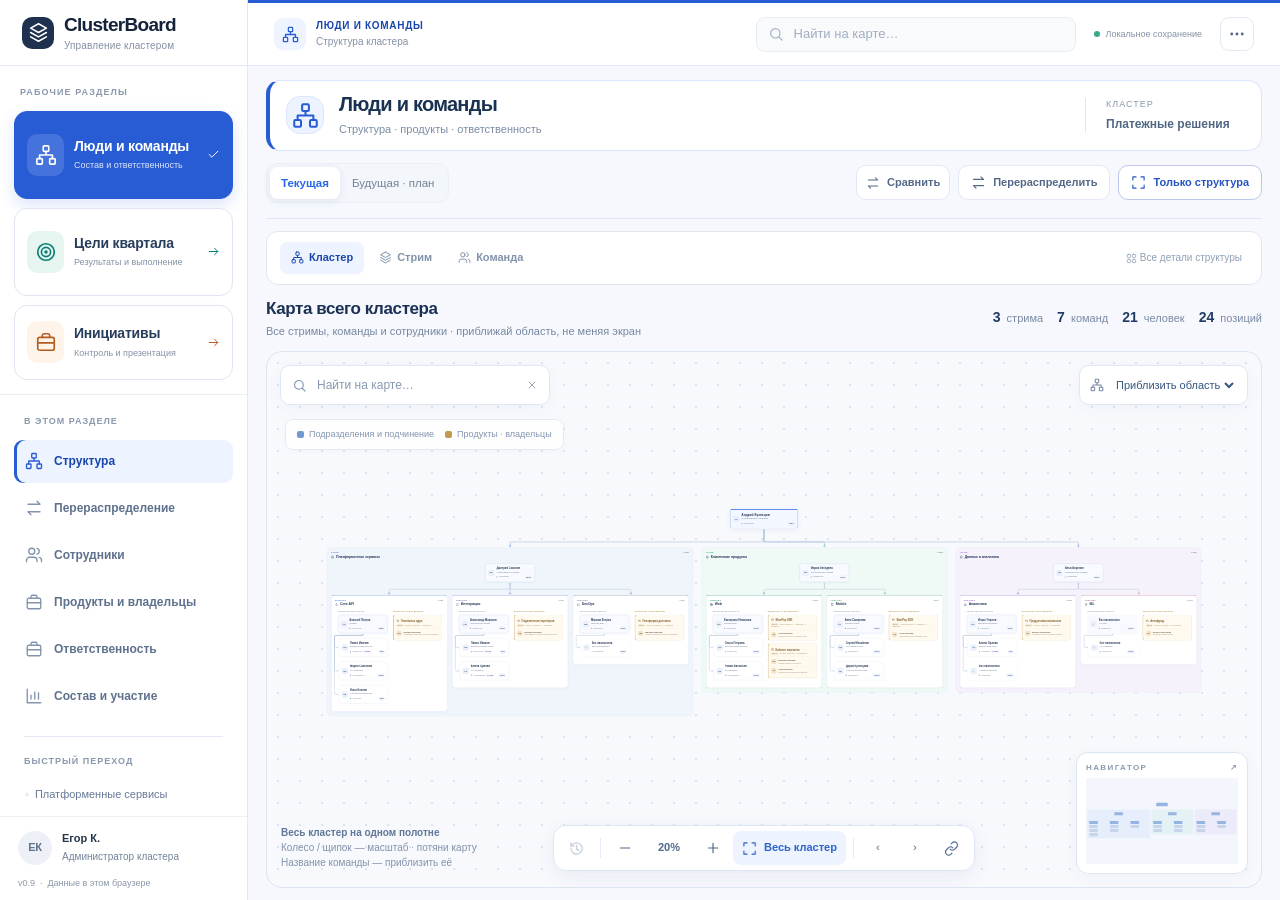
==== public/index.html @ 583c69a7 "Add deployed ClusterBoard v0.9 and deployment configuration" ====
<!doctype html>
<html lang="ru">
<head>
<meta charset="utf-8">
<meta name="viewport" content="width=device-width,initial-scale=1,viewport-fit=cover">
<meta name="color-scheme" content="light">
<meta name="theme-color" content="#ffffff">
<meta name="apple-mobile-web-app-capable" content="yes">
<meta name="apple-mobile-web-app-title" content="ClusterBoard">
<title>ClusterBoard 0.9 — инициативы</title>
<style>
:root{--blue:#2c66f5;--blue-light:#eaf1ff;--navy:#142448;--ink:#202e49;--muted:#8794aa;--border:#e6ebf5;--surface:#fff;--bg:#f7f9fd;--shadow:0 8px 34px rgba(40,68,126,.055);--green:#11a887;--violet:#8250e9;--amber:#e89c3a;--red:#e14b62}
*{box-sizing:border-box}html,body{height:100%}body{margin:0;background:var(--bg);color:var(--ink);font:13px/1.42 -apple-system,BlinkMacSystemFont,"Segoe UI",Arial,sans-serif}button,input,select,textarea{font:inherit}button{cursor:pointer}button:disabled{opacity:.45;cursor:not-allowed}.app{height:100vh;min-height:660px;display:grid;grid-template-columns:202px minmax(0,1fr) 350px;grid-template-rows:65px minmax(0,1fr)}.left{grid-column:1;grid-row:1/3;border-right:1px solid var(--border);background:#fff;display:flex;flex-direction:column;min-height:0}.brand{height:65px;display:flex;gap:10px;align-items:center;padding:0 21px;font-size:17px;font-weight:760;letter-spacing:-.6px;border-bottom:1px solid var(--border);color:var(--navy)}.brand-mark{height:31px;width:31px;display:grid;place-items:center;color:#fff;border-radius:10px;background:linear-gradient(145deg,#2d7cff,#675af8);box-shadow:0 4px 12px #367cf83a}.brand small{font-size:10px;display:block;color:#94a0b2;letter-spacing:0;font-weight:500;margin-top:-3px}.nav{padding:19px 11px;display:grid;gap:5px}.nav-btn{width:100%;border:0;background:transparent;border-radius:11px;text-align:left;display:flex;align-items:center;gap:13px;color:#687993;padding:12px 13px;font-weight:570}.nav-btn svg{width:18px;height:18px}.nav-btn:hover{background:#f3f6fc}.nav-btn.active{background:#eaf1ff;color:#2466ef;font-weight:760}.nav-divider{height:1px;background:var(--border);margin:9px 9px}.nav-label{font-size:10px;font-weight:800;color:#a3adbd;text-transform:uppercase;letter-spacing:1px;margin:12px 13px 3px}.tree-item{border:0;background:none;color:#687995;text-align:left;padding:7px 8px;border-radius:7px;width:100%;overflow:hidden;white-space:nowrap;text-overflow:ellipsis;font-size:11.5px}.tree-item:hover{background:#f5f8fe;color:var(--blue)}.tree-item span{color:#aebbd1;margin-right:6px}.left-bottom{margin-top:auto;padding:16px}.help-card{border:1px solid var(--border);border-radius:13px;background:#fafcff;padding:13px;line-height:1.6}.help-card b{display:block;color:#354766;font-size:12px}.help-card small{color:#91a0b6}.user-mini{display:flex;gap:9px;align-items:center;margin-top:15px;padding:9px 2px}.avatar{flex:none;display:grid;place-items:center;border-radius:50%;background:linear-gradient(135deg,#f0b4a0,#6579a6);color:white;font-weight:780;letter-spacing:-.3px}.avatar.md{width:34px;height:34px;font-size:11px}.avatar.sm{width:26px;height:26px;font-size:9px}.avatar.tiny{width:20px;height:20px;font-size:8px}.user-mini b{display:block}.user-mini small{color:var(--muted)}
.topbar{grid-column:2/4;grid-row:1;background:#fff;border-bottom:1px solid var(--border);padding:0 22px;display:flex;align-items:center;gap:14px;justify-content:space-between;z-index:4}.search{display:flex;align-items:center;gap:8px;background:#f7f9fc;border:1px solid #edf1f7;border-radius:11px;padding:0 11px;height:37px;min-width:225px;width:min(330px,30vw);color:#a2b0c7}.search input{border:0;outline:none;background:none;width:100%;color:#33435f}.search input::placeholder{color:#a2adc0}.versions{background:#f3f6fb;border:1px solid #ebeff8;display:flex;padding:3px;border-radius:11px;gap:1px}.versions button{border:0;border-radius:8px;background:transparent;color:#718198;padding:8px 13px;white-space:nowrap;font-size:11.5px}.versions button.active{background:white;box-shadow:0 2px 8px #243c7118;color:#2866eb;font-weight:760}.top-actions{display:flex;gap:7px;align-items:center}.btn{display:inline-flex;align-items:center;justify-content:center;gap:7px;border:1px solid var(--border);border-radius:10px;background:#fff;color:#536786;min-height:36px;padding:0 12px;font-weight:630;font-size:11.5px;white-space:nowrap}.btn:hover{border-color:#bfcdf0;background:#f9fbff}.btn svg{width:15px;height:15px}.btn.primary{background:#2f69f6;color:white;border-color:#2f69f6;box-shadow:0 4px 11px #3677f42d}.btn.primary:hover{background:#205ae7}.btn.ghost{border-color:transparent;background:transparent}.btn.small{min-height:29px;padding:0 9px;font-size:11px}.btn.danger{color:var(--red);border-color:#f6d9de}.btn.icon-only{padding:0;width:36px}
.workspace{grid-column:2;grid-row:2;overflow:auto;position:relative;min-width:0}.workspace-inner{min-height:100%;padding:22px 25px 24px}.page-heading{display:flex;align-items:flex-start;justify-content:space-between;gap:12px;margin-bottom:18px}.crumb{font-size:11px;color:#9ba8ba;margin-bottom:9px}.page-heading h1{font-size:25px;letter-spacing:-.8px;line-height:1.15;color:#172b50;margin:0 0 6px;font-weight:790}.subtitle{color:#8b9ab2;font-size:12px;margin:0}.heading-main{display:flex;align-items:center;gap:14px}.heading-icon{background:#e8efff;color:#306df2;border-radius:15px;padding:13px;display:grid;place-items:center}.heading-icon svg{width:25px;height:25px}.statline{display:flex;gap:7px;flex-wrap:wrap;justify-content:flex-end}.stat{min-width:96px;border:1px solid var(--border);background:#fff;border-radius:12px;padding:9px 12px;display:flex;align-items:center;gap:9px;box-shadow:0 1px 5px #29406a06}.stat .stat-icon{width:29px;height:29px;display:grid;place-items:center;color:#4071e6;border-radius:9px;background:#eff4ff}.stat .stat-icon svg{width:16px;height:16px}.stat b{display:block;font-size:16px;line-height:1.1;color:#263b61}.stat span{color:#97a5b9;font-size:10px}.toolbar{display:flex;align-items:center;justify-content:space-between;margin-bottom:15px;gap:10px}.toolbar-left,.toolbar-right{display:flex;gap:7px;align-items:center;flex-wrap:wrap}.chip{display:inline-flex;gap:6px;align-items:center;font-size:10px;border-radius:7px;padding:4px 7px;background:#eaf2ff;color:#2b6deb;white-space:nowrap;font-weight:640}.chip.green{background:#e5f8ee;color:#179a67}.chip.purple{background:#f0eafe;color:#8055d8}.chip.amber{background:#fff1e4;color:#bd7536}.chip.red{background:#ffeaee;color:#d5415d}.notice{display:flex;align-items:center;gap:8px;background:#fff8e8;border:1px solid #ffe8b7;color:#997331;padding:9px 12px;border-radius:9px;margin-bottom:12px;font-size:11px}.notice svg{width:16px;height:16px;flex-shrink:0}.notice.info{background:#eef4ff;color:#42669f;border-color:#dbe7ff}.board-viewport{position:relative;overflow:auto;min-height:580px;border:1px solid #e9eef9;border-radius:17px;background:radial-gradient(#e4e9f4 0.7px, transparent .7px) 0 0/19px 19px,#fbfcff;box-shadow:var(--shadow)}.board-content{padding:21px 20px 34px;min-width:max-content;transform-origin:top left;position:relative}.root-pos{display:flex;justify-content:center;margin:0 auto 31px;position:relative}.root-pos:after{content:"";position:absolute;bottom:-31px;left:50%;height:31px;border-left:1px solid #b6c8ed}.root-card{min-width:258px;padding:10px 13px;display:flex;align-items:center;gap:10px;border:1px solid #dfe7f5;box-shadow:0 5px 14px #4b70a615;background:white;border-radius:12px;cursor:pointer}.root-card:hover{border-color:#8eb3ff}.root-card .root-info b{display:block;font-size:12px;color:#273b5c}.root-card .root-info small{font-size:10px;color:#9aa9bd}.root-tag{margin-left:auto;color:#b98b34;background:#fff5dc;border-radius:7px;font-size:10px;padding:4px 6px}.streams{display:flex;gap:15px;align-items:flex-start;position:relative}.streams:before{content:"";position:absolute;top:-15px;border-top:1px solid #b8c7e5;left:16.66%;right:16.66%}.stream{width:312px;min-width:312px;border:1px solid #e2eafa;background:linear-gradient(180deg,#f4f8ff,#fff);border-radius:15px;padding:10px 10px 11px;position:relative}.stream:before{content:"";position:absolute;top:-15px;left:50%;height:15px;border-left:1px solid #9ebbf1}.stream.green{background:linear-gradient(180deg,#f1fbf8,#fff);border-color:#d8f1e8}.stream.purple{background:linear-gradient(180deg,#f8f4ff,#fff);border-color:#eae0ff}.stream-head{padding:10px 10px 13px;min-height:119px;cursor:pointer;border-radius:10px}.stream-head:hover{background:#ffffff90}.stream-title{font-size:13px;color:#1f3656;font-weight:770;letter-spacing:-.1px}.stream-sub{font-size:10.5px;color:#97a7ba;margin-top:2px;line-height:1.35}.stream-top{display:flex;align-items:flex-start;gap:9px}.stream-glyph{width:33px;height:33px;display:grid;place-items:center;background:#e3eeff;color:#3775ee;border-radius:10px;flex-shrink:0}.stream.green .stream-glyph{background:#d8f6e9;color:#05a779}.stream.purple .stream-glyph{background:#ece0ff;color:#8d58eb}.stream-metrics{display:flex;gap:12px;align-items:center;margin:8px 0 0 43px;font-size:10px;color:#8ea0b8}.lead-mini{display:flex;align-items:center;gap:7px;margin-top:9px;border-radius:8px;background:#ffffffbd;padding:6px 7px;font-size:11px;color:#4e6585}.lead-mini small{color:#9bacc0;margin-left:auto;font-size:9px}.teams-list{display:grid;grid-template-columns:1fr;gap:9px}.team{background:#fff;border:1px solid #e5ebf4;border-radius:12px;box-shadow:0 3px 9px #56668909;overflow:hidden;scroll-margin:140px}.team.active{border-color:#93b5ff;box-shadow:0 0 0 2px #dce8ff}.team-head{padding:10px 11px 9px;display:flex;gap:9px;cursor:pointer;align-items:flex-start}.team-head:hover{background:#fbfcff}.team-icon{width:29px;height:29px;border-radius:9px;display:grid;place-items:center;background:#eef4ff;color:#3873ed;flex:none}.green .team-icon{background:#e5f8ef;color:#11a78a}.purple .team-icon{background:#f3ebff;color:#8a5feb}.team-name{font-size:11.8px;font-weight:780;color:#354669}.team-desc{font-size:10px;color:#9baabc;margin-top:3px}.team-count{color:#9baac0;font-size:10px;margin-left:auto;white-space:nowrap}.person-row{display:flex;align-items:center;gap:7px;padding:7px 8px;background:#fafcff;border:1px solid #eef2f8;border-radius:9px;min-width:0;cursor:grab}.person-row.dragging{opacity:.4}.person-row:hover{border-color:#bdd0f5}.person-row.selected{border-color:#6699ff;background:#f0f6ff;box-shadow:0 0 0 1px #b6cfff}.person-row b{color:#344967;font-size:10.8px;font-weight:730;display:block;white-space:nowrap;overflow:hidden;text-overflow:ellipsis}.person-row small{font-size:9.5px;color:#a0aec0;display:block;white-space:nowrap;overflow:hidden;text-overflow:ellipsis}.person-row .person-details{min-width:0;flex:1}.pct{background:#f0f3fa;color:#63738c;font-size:9.5px;border-radius:6px;padding:4px 5px;font-weight:760;flex:none}.pct.warn{background:#fff0e0;color:#bd782c}.team-positions{display:grid;gap:5px;padding:0 9px 9px}.empty-slot{border:1px dashed #b9cffb;border-radius:8px;background:#fafdff;color:#8fa8d5;font-size:10px;padding:9px 8px;text-align:center;cursor:pointer}.empty-slot:hover,.empty-slot.drag-over{background:#eaf2ff;color:#2967ed;border-color:#5c90f5}.droptarget{border:1px dashed #d3dff5;border-radius:8px;width:100%;background:transparent;font-size:10px;color:#6487c1;padding:7px}.droptarget:hover,.droptarget.drag-over{border-color:#4684ff;color:#2a6df1;background:#f0f6ff}.add-team{width:100%;margin-top:10px;border:1px dashed #ccd8ed;background:#ffffff7a;border-radius:9px;color:#7090bd;font-size:11px;padding:8px}.add-team:hover{background:white;color:#2668e7}.stream-add{width:190px;min-width:190px;border:1px dashed #afc4e9;border-radius:14px;background:#fff;min-height:145px;display:grid;place-items:center;align-content:center;gap:10px;color:#6785b6}.stream-add:hover{background:#f0f6ff}.svg-icon{width:18px;height:18px;display:inline-block;flex:none;vertical-align:middle}.drag-over{outline:2px solid #73a5ff;outline-offset:-2px}.diagram-links{position:absolute;inset:0;pointer-events:none;overflow:visible;z-index:5}.legend{font-size:10px;display:flex;flex-wrap:wrap;align-items:center;gap:13px;color:#9aaac0;padding:13px 2px}.dot{height:7px;width:7px;border-radius:50%;display:inline-block;margin-right:4px;background:#3c7bf1}.dot.green{background:#10b48a}.dot.purple{background:#a26df5}.dot.amber{background:#f0a34d}.floating{position:sticky;left:calc(100% - 48px);bottom:12px;width:39px;display:grid;gap:5px;z-index:6;margin-top:-90px;margin-bottom:16px}.floating button{width:38px;height:34px;border:1px solid var(--border);background:white;border-radius:9px;color:#7990b3;box-shadow:var(--shadow)}
.inspector{grid-column:3;grid-row:2;min-height:0;display:flex;flex-direction:column;background:#fff;border-left:1px solid var(--border)}.inspect-top{border-bottom:1px solid #eef1f7;padding:18px 18px 12px}.inspect-topline{display:flex;justify-content:space-between;align-items:center;color:#74849c;font-size:11px;font-weight:740;margin-bottom:13px}.inspect-head{display:flex;align-items:center;gap:10px;margin-bottom:13px}.inspect-head h3{margin:0;font-size:13px;color:#243454}.inspect-head small{color:#9aa9be;font-size:10px}.inspect-tabs{display:flex;border-radius:8px;background:#f6f8fd;padding:3px;gap:3px}.inspect-tabs button{border:0;background:transparent;border-radius:7px;font-size:10.5px;color:#8290aa;padding:8px 11px;flex:1}.inspect-tabs button.active{background:white;color:#3674ed;box-shadow:0 1px 5px #32446f17;font-weight:760}.inspector-scroll{overflow:auto;flex:1;padding:16px 18px}.section-title{font-size:11px;font-weight:800;color:#33496a;margin:5px 0 12px;display:flex;align-items:center;justify-content:space-between}.field{margin-bottom:13px}.field label{font-size:10px;color:#8190a8;display:block;margin-bottom:6px;font-weight:640}.input,.field input,.field select,.field textarea{height:35px;display:block;width:100%;border:1px solid #e1e8f3;background:#fff;border-radius:8px;padding:8px 10px;color:#354767;outline:none}.field textarea{height:auto;min-height:71px;resize:vertical;line-height:1.5}.field input:focus,.field select:focus,.field textarea:focus{border-color:#77a2f4;box-shadow:0 0 0 2px #e5efff}.field input:disabled,.field select:disabled,.field textarea:disabled{background:#f9fbfe;color:#91a0b6}.two-fields{display:grid;grid-template-columns:1fr 93px;gap:9px}.pilllist{display:flex;flex-wrap:wrap;gap:6px}.pillitem{background:#eef4ff;color:#356ed5;padding:6px 8px;display:inline-flex;align-items:center;gap:7px;font-size:10px;border-radius:7px;max-width:100%}.pillitem span{overflow:hidden;text-overflow:ellipsis;white-space:nowrap}.pillitem button{border:0;background:none;color:#7397d5;padding:0;font-size:14px;line-height:12px}.detail-line{padding:9px 10px;display:flex;align-items:center;justify-content:space-between;border:1px solid #e9eef7;border-radius:9px;margin-bottom:7px;gap:8px;font-size:10.5px;color:#586d8b}.detail-line b{font-size:10.5px;display:block;color:#334c6f}.detail-line small{display:block;color:#a0b0c3;margin-top:2px}.detail-line .btn{flex:none}.inspector-footer{padding:13px 18px;border-top:1px solid var(--border);display:flex;gap:7px}.inspector-footer .btn{flex:1}.empty-inspect{padding:40px 24px;text-align:center;color:#94a1b8;line-height:1.8}.empty-inspect svg{color:#b9c8e2;width:43px;height:43px;margin-bottom:9px}
.panel-page{padding:10px 2px}.content-card{border:1px solid var(--border);border-radius:14px;background:white;box-shadow:var(--shadow);padding:19px;margin-bottom:14px}.content-card h2{font-size:15px;letter-spacing:-.3px;margin:0 0 12px}.table{width:100%;border-collapse:collapse}.table th{text-align:left;font-size:10px;font-weight:700;color:#9cabc0;background:#f9fbff;padding:10px}.table td{border-top:1px solid var(--border);padding:10px;font-size:11px}.table tr:hover td{background:#fcfdff}.kpi-list{display:grid;grid-template-columns:repeat(auto-fit,minmax(140px,1fr));gap:12px}.kpi{padding:17px;border:1px solid var(--border);background:white;border-radius:13px}.kpi b{font-size:25px;display:block;margin:8px 0}.kpi small{color:#8393ab}.progress{height:8px;border-radius:10px;background:#e9eff9;overflow:hidden;margin-top:8px}.progress span{display:block;background:#477ff2;height:100%;border-radius:10px}.muted{color:#9aa8bd}.empty-list{padding:15px;color:#8d9aaf;font-size:11px}.modal-layer{position:fixed;inset:0;z-index:100;display:grid;place-items:center;background:#121e3673;backdrop-filter:blur(3px);padding:20px}.modal{background:white;border-radius:17px;width:min(500px,95vw);max-height:90vh;overflow:auto;box-shadow:0 24px 85px #081b4c50;padding:22px}.modal h2{margin:0 0 6px;color:#243859;font-size:18px}.modal p{font-size:12px;color:#8c9cb2;line-height:1.6;margin:0 0 20px}.modal-actions{display:flex;justify-content:flex-end;gap:9px;margin-top:17px}.modal .field label{font-size:11px}.modal .field input,.modal .field select,.modal .field textarea{font-size:12px}.modal .detail-line{font-size:11px}.toast{position:fixed;z-index:200;right:24px;bottom:25px;color:#fff;background:#233a61;border-radius:11px;padding:12px 16px;box-shadow:0 9px 30px #18325b33;font-size:12px;max-width:420px}.hidden{display:none!important}
@media(max-width:1250px){.app{grid-template-columns:175px minmax(0,1fr) 313px}.left-bottom{padding:9px}.statline .stat:last-child{display:none}.workspace-inner{padding:19px 17px}.topbar{padding:0 14px}.search{min-width:150px}.top-actions .btn span{display:none}}
@media(max-width:900px){.app{grid-template-columns:62px minmax(0,1fr);grid-template-rows:60px minmax(0,1fr)}.left{grid-row:1/3}.brand{padding:0 14px}.brand-name,.nav-btn span,.nav-label,.help-card,.user-mini,.tree-list{display:none}.nav-btn{justify-content:center;padding:13px}.nav-btn svg{width:19px;height:19px}.topbar{grid-column:2}.workspace{grid-column:2}.inspector{position:fixed;z-index:30;right:0;top:60px;bottom:0;width:min(350px,90vw);box-shadow:-10px 0 40px #2d3f662e}.inspector.mobile-hidden{display:none}.workspace-inner{padding:18px}.page-heading{display:block}.statline{margin-top:15px;justify-content:flex-start}}
@media(max-width:650px){.search{display:none}.top-actions .btn:not(.primary){display:none}.statline{display:none}.board-viewport{min-height:65vh}.stream{width:285px;min-width:285px}.workspace-inner{padding:13px}}

/* TeamBuilder 0.2 — resizable workspace, persistent inspector, distinct team cards. */
:root { --rail-width:44px; --inspector-width:340px; --sidebar-width:192px; }
html,body { overflow:hidden; }
button:focus-visible, [role="button"]:focus-visible { outline:3px solid #7097f7; outline-offset:3px; }
.app { height:100vh; height:100dvh; min-height:0; grid-template-columns:var(--sidebar-width) minmax(0,1fr) var(--inspector-width); grid-template-rows:65px minmax(0,1fr); }
.app.inspector-collapsed { grid-template-columns:var(--sidebar-width) minmax(0,1fr) var(--rail-width); }
.left { overflow:hidden; }
.nav { min-height:0; overflow:auto; }
.left-bottom { flex-shrink:0; }
.topbar { grid-column:2/4; gap:12px; padding:0 18px; }
.search { width:min(290px,23vw); min-width:155px; }
.panel-toggle.is-active { color:#2d61ca; background:#edf3ff; border-color:#ccdcf7; }
.panel-toggle { flex-shrink:0; }
.versions button { padding:8px 11px; }
.workspace { overflow:auto; min-height:0; container-type:inline-size; }
.workspace-inner.structure-page { padding:20px 22px 12px; height:100%; min-height:0; display:flex; flex-direction:column; }
.page-heading { align-items:center; flex-wrap:wrap; margin-bottom:14px; row-gap:12px; flex-shrink:0; }
.page-heading h1 { font-size:26px; letter-spacing:-.85px; }
.statline { gap:6px; flex-wrap:nowrap; }
.stat { min-width:76px; padding:9px 10px; gap:7px; border-color:#e2e8f2; }
.stat b { font-size:17px; }
.stat span { color:#73859f; }
.crumb { color:#8291a7; }
.subtitle { color:#72849e; }
.notice { flex-shrink:0; margin-bottom:12px; }
.notice.info { color:#57739c; background:#f0f5ff; border-color:#e0e9fb; }
.toolbar { flex-shrink:0; flex-wrap:wrap; align-items:center; margin-bottom:12px; }
.toolbar-left,.toolbar-right { gap:6px; }
.toolbar .btn { min-height:32px; }
.board-viewport { min-height:220px; flex:1; border-radius:15px; border-color:#dde5f0; background:radial-gradient(#d8e0ec .75px,transparent .75px) 0 0/20px 20px,#f6f8fc; box-shadow:inset 0 1px 5px #1b3a6410; overscroll-behavior:contain; }
.board-frame { position:relative; margin:0 auto; }
.board-content { padding:22px 22px 28px; width:max-content; min-width:0; position:absolute; top:0; left:0; transform-origin:top left; }
.root-pos { margin-bottom:30px; }
.root-card { min-width:270px; padding:11px 14px; border-color:#ccd9ec; box-shadow:0 3px 10px #3558870c; }
.root-card .root-info b { font-size:13px; }
.root-card .root-info small { color:#74849d; font-size:11px; }
.root-tag { font-size:9px; letter-spacing:.65px; padding:5px 7px; color:#577095; background:#eff4fb; }
.streams { gap:20px; align-items:stretch; }
.stream { --stream-accent:#3479cf; --stream-bg:#edf4fe; --stream-border:#c9ddf5; width:318px; min-width:318px; padding:0 10px 12px; border:1px solid var(--stream-border); border-top:4px solid var(--stream-accent); border-radius:15px; background:var(--stream-bg); }
.stream.green { --stream-accent:#149885; --stream-bg:#edf7f3; --stream-border:#c1e5d8; background:var(--stream-bg); border-color:var(--stream-border); border-top-color:var(--stream-accent); }
.stream.purple { --stream-accent:#8858cd; --stream-bg:#f4f0fa; --stream-border:#ddd0ef; background:var(--stream-bg); border-color:var(--stream-border); border-top-color:var(--stream-accent); }
.stream:before { border-color:var(--stream-accent); top:-19px; height:15px; }
.stream-head { padding:14px 4px 13px; min-height:0; border-radius:0; }
.stream-head:hover { background:transparent; }
.stream-kicker { display:flex; align-items:center; justify-content:space-between; gap:8px; margin-bottom:10px; font-size:9px; font-weight:800; letter-spacing:1.25px; color:var(--stream-accent); }
.stream-kicker span:last-child { font-size:9px; letter-spacing:.3px; opacity:.8; }
.stream-title { color:#253c5a; font-size:15px; font-weight:780; line-height:1.25; }
.stream-sub { color:#6f86a0; font-size:11px; line-height:1.45; margin-top:4px; }
.stream-top { align-items:center; gap:10px; }
.stream-glyph, .stream.green .stream-glyph, .stream.purple .stream-glyph { width:36px; height:36px; color:var(--stream-accent); background:#ffffffcf; border:1px solid var(--stream-border); border-radius:10px; }
.lead-mini { padding:8px 9px; margin-top:12px; background:#ffffffbc; border:1px solid var(--stream-border); color:#405c7f; border-radius:9px; font-size:11px; }
.lead-mini small { color:#7890a9; font-size:9px; }
.teams-list { gap:17px; }
.team { border:1px solid var(--team-border,#c9dbf6); border-left:4px solid var(--team-accent,#397add); border-radius:11px; background:#fff; box-shadow:0 3px 7px #263e650b; overflow:hidden; transition:box-shadow .15s,border-color .15s; }
.team:hover { box-shadow:0 5px 15px #263e6515; }
.team.active { border-color:var(--team-accent); box-shadow:0 0 0 2px var(--team-soft),0 4px 12px #263e6512; }
.team-head { background:var(--team-soft,#edf4ff); border-bottom:1px solid var(--team-border); padding:12px 11px 11px; gap:9px; align-items:center; }
.team-head:hover { background:var(--team-soft,#edf4ff); filter:brightness(.99); }
.team .team-icon { width:34px; height:34px; border-radius:9px; background:#ffffffd9; color:var(--team-accent); border:1px solid var(--team-border); }
.team-kicker { color:var(--team-accent); font-size:8px; letter-spacing:1px; line-height:1.2; font-weight:800; margin-bottom:4px; }
.team-name { font-size:15px; letter-spacing:-.3px; color:#243b5b; line-height:1.2; }
.team-desc { color:#687e99; font-size:10.5px; margin-top:4px; line-height:1.4; }
.team-count { display:grid; place-items:center; width:24px; height:26px; padding:0; border:1px solid transparent; border-radius:7px; background:transparent; color:var(--team-accent); }
.team-count:hover { border-color:var(--team-border); background:white; }
.team-count svg { transition:transform .15s; }
.team-count[aria-expanded="true"] svg { transform:rotate(180deg); }
.team-summary { display:flex; gap:10px; align-items:center; padding:8px 11px; font-size:10px; color:#6f819b; border-bottom:1px solid #edf1f6; }
.team-summary span { display:inline-flex; align-items:center; gap:4px; }
.team-summary b { color:#3b5475; }
.team-summary .summary-fte { margin-left:auto; padding:2px 5px; border-radius:5px; font-variant-numeric:tabular-nums; background:var(--team-soft); color:var(--team-accent); font-size:9px; font-weight:740; }
.team-positions { padding:9px 9px 8px; gap:6px; }
.team-group-label { color:#7a8ba2; font-size:8px; font-weight:780; letter-spacing:.9px; padding:2px 3px 0; display:flex; align-items:center; gap:5px; }
.team-group-label:after { content:""; flex:1; border-top:1px solid #edf1f5; margin-left:3px; }
.team-group-label.members { margin-top:5px; }
.person-row { position:relative; padding:8px 7px; gap:7px; min-height:49px; border-color:#e9eef5; background:#fafbfd; border-radius:8px; }
.person-row:hover { background:#f4f7fc; border-color:#bfd0e9; }
.person-row.is-lead { background:var(--team-soft,#f2f6fb); border-color:var(--team-border,#d6e2f3); }
.person-row.selected { background:#eff5ff; border-color:#5d91ed; box-shadow:0 0 0 1px #5d91ed; }
.person-details b { font-size:11px; color:#304865; line-height:1.35; }
.person-details small { font-size:10px; color:#7b8da6; line-height:1.35; margin-top:2px; }
.person-row .pct { font-size:10px; padding:4px 5px; background:#ecf1fa; color:#58718f; font-variant-numeric:tabular-nums; }
.person-row .pct.warn { background:#fff0df; color:#be701f; }
.drag-grip { color:#c1cbdb; font-size:13px; line-height:1; width:5px; flex:none; margin-left:-2px; cursor:grab; }
.person-row:hover .drag-grip { color:#5e81af; }
.person-row[draggable="true"] { cursor:grab; }
.person-row[draggable="true"]:active { cursor:grabbing; }
.team-actions { border-top:1px solid #edf1f6; display:grid; grid-template-columns:minmax(0,1fr) 80px; gap:5px; padding:8px; background:#fcfdff; }
.team-actions .droptarget { font-size:10px; min-height:30px; padding:6px; color:var(--team-accent); border-color:var(--team-border); border-radius:6px; background:var(--team-soft); }
.team-actions .droptarget.secondary-slot { border-color:#e1e7ef; background:white; color:#8798af; }
.team-actions .droptarget.drag-over,.empty-slot.drag-over { outline:2px solid var(--team-accent); outline-offset:-1px; background:var(--team-soft); }
.empty-slot { color:#7790b0; border-color:#cfdcec; min-height:39px; font-size:10px; }
.add-team { margin-top:13px; color:var(--stream-accent); border-color:var(--stream-border); background:#ffffffb5; padding:10px; font-weight:600; }
.legend { padding:10px 2px 0; flex-shrink:0; color:#7f90a6; font-size:10px; gap:14px; justify-content:space-between; }
.legend-item { display:inline-flex; align-items:center; gap:6px; }
.legend-mark { width:15px; height:11px; border:1px solid #aac3e6; border-left:4px solid #4e80be; border-radius:3px; background:#eaf1fb; }
.zoom-controls { display:flex; align-items:center; gap:2px; background:white; border:1px solid #dfe6f1; border-radius:9px; padding:2px; }
.zoom-controls button { display:inline-flex; align-items:center; justify-content:center; height:27px; min-width:26px; padding:0 6px; border:0; border-radius:6px; color:#5d7598; background:transparent; font-size:10px; }
.zoom-controls button:hover { background:#edf3ff; color:#3169cb; }
.zoom-controls .zoom-fit { gap:4px; margin-left:2px; padding:0 8px; border-left:1px solid #edf0f6; border-radius:0 6px 6px 0; }
.zoom-controls .zoom-fit.active { background:#edf3ff; color:#3069c6; }
.zoom-value { width:42px; font-variant-numeric:tabular-nums; }
.inspector { grid-column:3; grid-row:2; width:auto; min-width:0; overflow:hidden; border-left:1px solid #dce5f1; box-shadow:-3px 0 12px #203a6105; }
.inspector-body { display:flex; flex-direction:column; min-height:0; height:100%; }
.inspector.mobile-hidden { display:flex; }
.inspector-rail { display:none; }
.inspector-collapsed .inspector-body { display:none; }
.inspector-collapsed .inspector-rail { display:flex; height:100%; flex-direction:column; align-items:center; gap:18px; padding:13px 5px; background:#fbfcfe; }
.rail-open { width:32px; height:33px; border:1px solid #dce5f2; border-radius:9px; background:white; color:#5273a7; display:grid; place-items:center; box-shadow:0 2px 5px #32486f09; }
.rail-open:hover { background:#eaf2ff; color:#2e65c7; }
.rail-label { writing-mode:vertical-rl; display:flex; align-items:center; gap:9px; font-size:10px; letter-spacing:.6px; color:#8091ab; background:none; border:0; padding:4px; }
.rail-label:hover { color:#2866cb; }
.inspect-top { padding:16px 17px 12px; }
.inspect-topline { color:#657b9c; font-size:11px; gap:7px; justify-content:flex-start; }
.inspect-head h3 { font-size:14px; }
.inspect-head small { font-size:11px; color:#7b90ab; }
.inspector-scroll { padding:17px; }
.field label { color:#6d819d; font-size:11px; }
.section-title { font-size:11.5px; }
.panel-close { margin-left:auto; }
.panel-empty-bar { padding:14px 16px; border-bottom:1px solid var(--border); display:flex; align-items:center; gap:8px; font-size:11px; color:#637b9e; }
.inspector-scrim { display:none; }
.accent-picker { display:flex; flex-wrap:wrap; gap:9px; margin:10px 0 5px; }
.accent-swatch { width:28px; height:28px; padding:4px; border:2px solid transparent; border-radius:50%; background:transparent; }
.accent-swatch span { display:block; width:100%; height:100%; border-radius:50%; background:var(--swatch); }
.accent-swatch[aria-pressed="true"] { border-color:var(--swatch); }
.accent-swatch:hover { box-shadow:0 0 0 2px #e8eef7; }
.accent-help { font-size:10px; color:#8b9ab0; line-height:1.5; margin-bottom:15px; }
.version-stamp { color:#94a2b7; font-size:9px; padding:7px 2px 0; }
@container (max-width:960px) { .page-heading { gap:10px; } .statline { width:100%; justify-content:flex-start; } .stat { padding:6px 10px; } .stat .stat-icon { width:24px; height:24px; } .stat b { font-size:15px; } .heading-icon { padding:10px; } .page-heading h1 { font-size:24px; } .notice.info { font-size:10px; padding:7px 10px; } }
@media (max-width:1250px) { :root { --sidebar-width:175px; --inspector-width:320px; } .app { grid-template-columns:var(--sidebar-width) minmax(0,1fr) var(--inspector-width); } .app.inspector-collapsed { grid-template-columns:var(--sidebar-width) minmax(0,1fr) var(--rail-width); } .topbar { padding:0 13px; gap:9px; } .top-actions { gap:5px; } .top-actions .panel-toggle span { display:inline; } .search { min-width:130px; width:180px; } .statline .stat:last-child { display:flex; } .workspace-inner.structure-page { padding:17px 16px 10px; } }
@media (max-width:1050px) { .top-actions .panel-toggle span { display:none; } .versions button { padding:8px 9px; font-size:10.5px; } .search { min-width:110px; width:140px; } }
@media (max-width:900px) { :root { --sidebar-width:62px; } .app,.app.inspector-collapsed { grid-template-columns:62px minmax(0,1fr) var(--rail-width); grid-template-rows:60px minmax(0,1fr); } .topbar { grid-column:2/4; } .workspace { grid-column:2; } .inspector { grid-column:3; position:fixed; z-index:40; right:0; top:60px; bottom:0; width:min(360px,calc(100vw - 62px)); background:white; box-shadow:-8px 0 30px #213b6926; } .inspector-collapsed .inspector { position:relative; top:auto; right:auto; bottom:auto; width:auto; box-shadow:none; z-index:5; } .inspector-scrim { display:block; position:fixed; inset:60px 0 0 62px; z-index:35; border:0; background:#20395920; cursor:default; } .inspector-collapsed .inspector-scrim { display:none; } .page-heading { display:flex; } .statline { margin-top:0; } .workspace-inner.structure-page { padding:15px 15px 10px; } .nav { padding-left:7px; padding-right:7px; } .brand { padding-left:14px; } .version-stamp { display:none; } .search { width:150px; } }
@media (max-width:650px) { .app,.app.inspector-collapsed { grid-template-columns:56px minmax(0,1fr) 36px; } .brand { padding-left:11px; } .topbar { padding:0 9px; gap:5px; } .versions button { padding:7px 6px; font-size:9px; } .top-actions .btn:not(.primary) { display:none; } .top-actions .btn.panel-toggle { display:inline-flex; width:32px; padding:0; } .top-actions .btn.primary { width:32px; padding:0; } .search { display:none; } .statline { display:none; } .page-heading h1 { font-size:20px; } .heading-icon { display:none; } .notice { display:none; } .toolbar-left [data-action="add-person"],.toolbar-left [data-action="add-discipline"] { display:none; } .workspace-inner.structure-page { padding:12px 10px 8px; } .legend .legend-item:not(:first-child) { display:none; } .legend { justify-content:flex-end; } .board-viewport { min-height:180px; } .stream { width:318px; min-width:318px; } .rail-open { width:27px; height:30px; } .inspector-scrim { left:56px; } .inspector { width:min(360px,calc(100vw - 56px)); } }
@media (prefers-reduced-motion:reduce) { *,*::before,*::after { transition:none!important; scroll-behavior:auto!important; } }

/* ClusterBoard v0.3 — semantic scope and an independent quarterly-goals workspace. */
:root{--cb-text:#182c4c;--cb-muted:#7788a0}
.brand-name{font-size:17px}.nav-btn{position:relative}.nav-btn[data-view="goals"]:not(.active){color:#396cbb}.workspace-inner.goals-page{padding:25px 28px 30px;max-width:1780px;margin:auto}.goals-page .page-heading{margin-bottom:20px}.cb-eyebrow{font-size:10px;font-weight:750;letter-spacing:1.6px;text-transform:uppercase;color:#8291a7;margin-bottom:9px}.cb-heading{display:flex;justify-content:space-between;gap:18px;align-items:center;margin-bottom:20px}.cb-heading h1{margin:0 0 7px;font-size:29px;font-weight:770;letter-spacing:-.9px;line-height:1.2;color:#183354}.cb-heading p{margin:0;color:#77869b;font-size:12px}.cb-heading .btn.primary{min-height:39px;padding:0 15px}.cb-label{display:inline-flex;align-items:center;gap:6px;font-size:10px;background:#eff4fa;color:#61738c;padding:5px 9px;border-radius:6px}.cb-label.blue{background:#edf3ff;color:#386cce}.cb-label.amber{background:#fff4df;color:#956814}.cb-label.green{background:#e9f7f2;color:#1a7e60}.cb-label.red{background:#fff0f2;color:#bc4660}.cb-muted{color:#8996a9}.cb-btnline{display:flex;align-items:center;gap:8px;flex-wrap:wrap}.cb-footnote{font-size:11px;color:#7d8ba0;margin:16px 0 0;line-height:1.6}.cb-empty{padding:35px 20px;text-align:center;color:#8796aa;border:1px dashed #d7e1ef;border-radius:12px;background:#fcfdff}.cb-empty h3{color:#3f5777;font-size:15px;margin:9px 0}.cb-empty p{margin:5px 0 15px}.cb-sectiontitle{display:flex;align-items:center;gap:8px;font-size:14px;font-weight:730;margin:0;color:#304869}.cb-counter{display:inline-flex;justify-content:center;align-items:center;border-radius:6px;background:#f0f3f8;min-width:22px;height:21px;padding:0 6px;color:#708099;font-size:10px;font-weight:730}.cb-quarter{height:34px;background:#fff;border:1px solid #dde5f1;border-radius:8px;color:#233b5f;padding:0 9px;font-weight:650;font-size:12px}.cb-crumbs{display:flex;gap:8px;align-items:center;color:#8796ac;font-size:11px;margin-bottom:9px}.cb-crumbs button{border:0;background:none;padding:0;color:#5b77a4;cursor:pointer}.cb-crumbs button:hover{color:#2d69e9;text-decoration:underline}.cb-crumbs span{font-weight:650;color:#485e7e}
/* Goal overview: data-first, no full employee cards in stream overview. */
.goal-metrics{display:grid;grid-template-columns:repeat(5,minmax(0,1fr));gap:12px;margin-bottom:22px}.goal-metric{border:1px solid #e1e7f1;border-radius:12px;background:#fff;padding:14px 16px 12px;text-align:left;position:relative;overflow:hidden;color:var(--cb-text);transition:transform .15s,border-color .15s}.goal-metric:hover{border-color:#9fb8e6;transform:translateY(-2px)}.goal-metric.active{box-shadow:0 0 0 2px #dce8ff;border-color:#789fe4}.goal-metric .metric-icon{float:right;width:27px;height:27px;display:grid;place-items:center;border-radius:8px;background:#eef4ff;color:#547bc0}.goal-metric.amber .metric-icon{background:#fff4df;color:#b4832a}.goal-metric.red .metric-icon{background:#fff0f2;color:#c26478}.goal-metric b{display:block;font-size:29px;line-height:1.1;margin-bottom:7px;letter-spacing:-.7px;font-weight:770}.goal-metric span:not(.metric-icon){font-size:11px;color:#5a6c86;font-weight:620}.goal-metric small{display:block;color:#94a1b3;font-size:10px;margin-top:4px}.goal-control{display:flex;flex-wrap:wrap;align-items:center;justify-content:space-between;gap:12px;border-bottom:1px solid #e2e8f2;padding-bottom:15px;margin-bottom:18px}.goal-tabs{display:flex;gap:3px;background:#eaf0f8;border-radius:9px;padding:3px}.goal-tabs button{padding:8px 13px;color:#6a7e9b;border:0;border-radius:7px;background:transparent;font-size:11px;font-weight:650;display:flex;align-items:center;gap:6px}.goal-tabs button.active{background:#fff;color:#2864ca;box-shadow:0 2px 6px #1b345916}.goal-filters{display:flex;gap:8px;align-items:center;flex-wrap:wrap}.goal-filters select{border:1px solid #dee6f0;background:#fff;border-radius:8px;color:#506781;padding:8px 10px;max-width:215px;font-size:11px}.goal-filter-tag{display:flex;align-items:center;gap:8px;border:1px solid #f0d8a4;border-radius:8px;background:#fff8e9;color:#95702c;padding:8px 11px;font-size:11px;margin-bottom:14px}.goal-filter-tag button{margin-left:auto;background:none;border:0;color:inherit;display:flex;align-items:center;gap:5px}.goal-group{border:1px solid #dfe7f2;border-radius:13px;background:#fff;margin-bottom:17px;overflow:hidden;box-shadow:0 2px 5px #20385803}.goal-group-head{display:flex;align-items:center;justify-content:space-between;gap:12px;background:var(--g-soft,#f2f5fa);padding:14px 17px;border-bottom:1px solid #e5ebf4;border-left:4px solid var(--g-accent,#6f83a0)}.goal-group-title{display:flex;gap:11px;align-items:center;min-width:0}.goal-group-title .g-icon{width:33px;height:33px;display:grid;place-items:center;border-radius:9px;background:#ffffffdd;color:var(--g-accent);border:1px solid var(--g-border,#dde5f1)}.goal-group-title h2{font-size:14px;margin:0 0 3px;color:#264161;font-weight:750}.goal-group-title small{font-size:10px;color:#7a8da5}.goal-group-total{display:flex;align-items:center;gap:13px;color:#7487a1;font-size:10px}.goal-group-total b{font-size:12px;color:#4f6584}.goal-gridrow{display:grid;grid-template-columns:minmax(210px,2.3fr) minmax(115px,1.1fr) minmax(100px,.9fr) 78px 113px 20px;align-items:center;gap:14px;padding:14px 19px;border-bottom:1px solid #eef2f7;min-height:75px;text-align:left}.goal-gridrow:last-child{border-bottom:0}.goal-gridrow:not(.header){cursor:pointer;transition:background .15s}.goal-gridrow:not(.header):hover{background:#f8fbff}.goal-gridrow.selected{background:#f4f8ff}.goal-gridrow.header{min-height:33px;padding-top:9px;padding-bottom:9px;background:#fcfdff;font-size:9px;letter-spacing:.6px;text-transform:uppercase;color:#97a3b5;font-weight:700}.goal-titleline{display:flex;gap:8px;align-items:flex-start}.goal-titleline .goal-dot{margin-top:4px;width:8px;height:8px;flex:none;border:2px solid #7e9acc;border-radius:50%}.goal-titleline b{font-size:12px;line-height:1.45;color:#2f4768;display:block;font-weight:660}.goal-titleline small{display:block;margin-top:4px;color:#94a1b3;font-size:10px;line-height:1.3}.goal-owner{display:flex;align-items:center;gap:7px;color:#647893;font-size:11px}.goal-owner .owner-text{overflow:hidden;text-overflow:ellipsis;white-space:nowrap}.goal-owner.unassigned{color:#ad7925;font-size:10px;gap:5px}.goal-progress{min-width:0}.goal-progress .progress-top{display:flex;justify-content:space-between;gap:8px;color:#8191a6;font-size:9px;margin-bottom:6px}.goal-progress .progress-top b{color:#3f5d83;font-size:11px}.goal-bar{height:5px;background:#eaf0f6;border-radius:5px;overflow:hidden}.goal-bar>i{display:block;height:100%;background:#5588da;border-radius:5px}.goal-bar>i.done{background:#49a787}.goal-date{color:#8796aa;font-size:10px}.goal-date.late{color:#be526d;font-weight:700}.g-status{display:inline-flex;align-items:center;gap:5px;border-radius:6px;padding:5px 7px;font-size:9px;font-weight:650;white-space:nowrap;background:#f1f4f8;color:#8291a5;width:max-content}.g-status i{width:5px;height:5px;border-radius:50%;background:currentColor}.g-status.on_track{color:#3c7dc1;background:#edf5ff}.g-status.at_risk{color:#ac7a28;background:#fff5e3}.g-status.blocked{color:#bd4963;background:#fff0f3}.g-status.done{color:#278468;background:#eaf7f1}.g-status.cancelled{color:#97a2b1;background:#f3f4f6}.goal-overdue{font-size:9px;color:#bb4560;margin-top:5px}.goal-stale{font-size:9px;color:#a78344;margin-top:5px}.goal-zero{font-size:11px;color:#8696ab;padding:22px;text-align:center}
/* Assignment board. Drop targets are people, never arbitrary coordinates. */
.assignment-explainer{display:flex;gap:9px;align-items:center;color:#6e7f97;font-size:11px;margin-bottom:15px}.assignment-board{display:grid;grid-template-columns:300px minmax(0,1fr);gap:19px;align-items:start}.goal-pool{border:1px solid #ecd9b1;border-radius:12px;overflow:hidden;background:#fffcf7;min-height:220px}.goal-pool-head{padding:14px;background:#fff5e1;border-bottom:1px solid #f3e6cb;display:flex;justify-content:space-between;align-items:center;font-weight:720;font-size:12px;color:#977535}.goal-pool-inner{padding:10px;display:grid;gap:9px;min-height:145px}.goal-dragcard{background:#fff;border:1px solid #e1e6ef;border-radius:9px;padding:12px;cursor:grab;box-shadow:0 2px 4px #273a6005;transition:border-color .15s}.goal-dragcard:hover{border-color:#9cb7e4}.goal-dragcard[draggable="true"]:active{cursor:grabbing}.goal-dragcard b{font-size:11px;line-height:1.5;font-weight:640;display:block;color:#3c5171}.goal-dragcard small{color:#92a0b2;font-size:9px}.goal-dragcard .drag-head{display:flex;gap:7px;margin-bottom:8px}.goal-dragcard .drag-head span{color:#b7c4d6}.goal-dragcard .progress-top{margin-top:7px}.goal-personlist{display:grid;gap:9px}.goal-persondrop{background:white;border:1px solid #e0e7f0;border-radius:11px;padding:13px 15px;display:grid;grid-template-columns:190px 1fr;align-items:center;gap:17px;min-height:87px;transition:background .1s,border-color .1s}.goal-persondrop .person-head{display:flex;gap:9px;align-items:center}.goal-persondrop .person-head b{font-size:12px;color:#3d5373;display:block}.goal-persondrop .person-head small{font-size:10px;color:#8c9baf;display:block;margin-top:3px}.goal-owned{display:flex;flex-wrap:wrap;gap:6px}.goal-ownchip{display:inline-flex;align-items:center;gap:7px;font-size:10px;background:#f3f7fd;border:1px solid #dfe9f6;border-radius:6px;color:#476995;max-width:100%;padding:6px 8px;cursor:grab;line-height:1.4}.goal-ownchip span{overflow:hidden;text-overflow:ellipsis;white-space:nowrap;max-width:290px}.goal-emptydrop{color:#b0bac9;border:1px dashed #dfe5ef;padding:10px 15px;border-radius:7px;font-size:10px;text-align:center}.goal-drop-hover{background:#eaf3ff!important;outline:2px solid #5a8ede!important;outline-offset:1px}.goal-dragging{opacity:.4}.person-goals-table{width:100%;border-collapse:collapse}.person-goals-table thead{background:#f8fafd}.person-goals-table th{font-size:9px;color:#8b9bb0;font-weight:650;letter-spacing:.5px;text-transform:uppercase;padding:12px 16px;text-align:left;white-space:nowrap}.person-goals-table td{padding:13px 16px;border-top:1px solid #eef2f7;font-size:11px;color:#5c718e}.person-goals-table tr:hover td{background:#fbfcff}.person-goals-table .person-cell{display:flex;align-items:center;gap:8px}.person-goals-table .person-cell b{display:block;color:#385273;font-size:12px}.person-goals-table .person-cell small{display:block;font-size:9px;color:#99a5b6;margin-top:3px}.person-goals-table .num{font-size:15px;font-weight:700;color:#3e5e87}.person-goals-table .empty-num{color:#b7c2d0}.person-goals-table .no-goals-row{background:#fffcf5}.g-table-scroll{overflow-x:auto}.goal-coverage-note{border:1px solid #dfe7f2;padding:12px 14px;border-radius:10px;background:#f6f9fd;font-size:11px;color:#71839d;margin-bottom:15px;line-height:1.6}.goal-progress-editor{background:#f4f8fe;border:1px solid #e1eaf7;padding:14px;border-radius:11px;margin:16px 0}.goal-progress-editor .progress-edit-top{display:flex;align-items:center;justify-content:space-between;margin-bottom:8px;color:#637a9a;font-size:12px}.goal-progress-editor input[type=number]{width:77px;text-align:center;font-size:18px;font-weight:720;padding:6px;border:1px solid #cddcf1;background:#fff;border-radius:8px;color:#386ac1}.goal-progress-editor input[type=range]{width:100%;accent-color:#497ccd}.goal-form .field{margin-bottom:13px}.goal-form .field label{font-size:10px;color:#7d8fa8;display:block;margin-bottom:6px}.goal-form .field input,.goal-form .field select,.goal-form .field textarea{font-size:11px;color:#3d5576;width:100%;border:1px solid #dfe7f1;border-radius:7px;padding:9px;background:white;min-height:34px}.goal-form .field textarea{min-height:64px;resize:vertical}.goal-form .fields-2{display:grid;grid-template-columns:1fr 1fr;gap:9px}.goal-form small{font-size:9px;color:#91a1b6;display:block;line-height:1.5;margin-top:4px}.goal-participants{max-height:130px;overflow:auto;display:grid;gap:6px;background:#f9fbfd;border:1px solid #e5ebf3;border-radius:8px;padding:9px}.goal-participants label{display:flex!important;align-items:center;gap:7px;margin:0!important;color:#617792!important;font-size:10px!important}.goal-participants input{min-height:0!important;width:auto!important}.goal-event{padding:10px 0;border-top:1px solid #edf1f7;font-size:10px;color:#7c8da4;line-height:1.6}.goal-event b{color:#536e94;font-weight:650}.goal-event small{display:block;color:#a0adbd;font-size:9px}.goal-inline-error{background:#fff2f3;color:#b8475c;border:1px solid #f5d4dd;border-radius:8px;padding:10px;font-size:11px;margin-bottom:11px}.goal-modal{max-width:670px!important}.goal-form .goal-required{color:#ce6376}.goal-due-progress{display:flex;justify-content:space-between;gap:8px;color:#94a4b9;font-size:9px;margin-top:7px}.goal-top-context{display:flex;gap:9px;align-items:center;color:#8391a7;font-size:10px}
/* Leadership perspectives: explicit navigation, not optical zoom. */
.workspace-inner.structure-page.perspective-page{display:block;overflow:auto;padding:23px 28px 20px}.perspective-page .cb-heading{margin-bottom:18px}.scopebar{display:flex;align-items:center;justify-content:space-between;flex-wrap:wrap;gap:12px;background:#fff;border:1px solid #e0e7f1;border-radius:11px;padding:10px 13px;margin-bottom:18px}.scopebar-left{display:flex;gap:12px;align-items:center;flex-wrap:wrap}.scopebar .scope-caption{font-size:10px;color:#8696ad}.scope-tabs{display:flex;gap:4px}.scope-tabs button{display:flex;align-items:center;gap:5px;border:0;background:none;padding:8px 11px;border-radius:7px;color:#8192aa;font-size:11px;font-weight:650}.scope-tabs button.active{background:#eaf2ff;color:#356bc8}.scope-select{max-width:245px;padding:7px 9px;border:1px solid #dde6f1;background:#fff;border-radius:7px;color:#526d91;font-size:11px}.scope-full{background:none;border:0;color:#8f9fb5;font-size:10px;cursor:pointer}.scope-full.active{color:#2c6be0}.scope-message{display:flex;align-items:center;justify-content:space-between;gap:15px;font-size:11px;color:#8292a8;margin-bottom:12px}.scope-message .cb-label{font-size:9px}.scope-scene{background:#fff;border:1px solid #e3eaf3;border-radius:14px;padding:24px 22px 22px;min-height:320px;position:relative;overflow:hidden}.scope-scene::before{content:"";position:absolute;inset:0;background-image:radial-gradient(#e3eaf4 .6px,transparent .6px);background-size:19px 19px;opacity:.55;pointer-events:none}.scope-root{position:relative;width:max-content;max-width:100%;margin:0 auto 43px;z-index:1}.scope-root::after{content:"";height:44px;width:1px;background:#c9d6e7;position:absolute;left:50%;top:100%}.scope-root .root-card{min-width:295px;box-shadow:0 6px 16px #23477809}.scope-root .root-tag{font-size:8px}.scope-children{display:grid;grid-template-columns:repeat(var(--scope-columns,3),minmax(0,1fr));gap:22px;position:relative;align-items:start;z-index:1}.scope-child{position:relative;min-width:0}.scope-child::before{content:"";height:20px;width:1px;background:#c9d6e7;position:absolute;left:50%;top:-20px}.scope-child::after{content:"";height:1px;background:#c9d6e7;position:absolute;left:-11px;right:-11px;top:-20px}.scope-child:first-child::after{left:50%}.scope-child:last-child::after{right:50%}.scope-child:only-child::after{display:none}.scope-tile{border:1px solid var(--g-border,#d8e3f1);border-top:3px solid var(--g-accent,#5188d4);border-radius:11px;background:#fff;overflow:hidden;box-shadow:0 3px 8px #23477305}.scope-tile-head{padding:16px 16px 13px;background:var(--g-soft,#f2f7ff);border-bottom:1px solid var(--g-border,#d9e4f5)}.scope-tile-kicker{display:flex;justify-content:space-between;align-items:center;color:var(--g-accent);font-size:8px;font-weight:750;letter-spacing:1.1px;margin-bottom:10px}.scope-tile-name{display:flex;gap:10px;align-items:center}.scope-tile-name h2{margin:0 0 3px;font-size:17px;line-height:1.25;color:#284768;letter-spacing:-.3px}.scope-tile-name p{color:#8093ac;font-size:10px;margin:0;line-height:1.5}.scope-tile-glyph{width:35px;height:35px;border:1px solid var(--g-border);background:#ffffffd9;color:var(--g-accent);display:grid;place-items:center;border-radius:9px;flex:none}.scope-tile-lead{display:flex;align-items:center;gap:8px;margin-top:14px;font-size:11px;color:#4f698b}.scope-tile-lead small{display:block;font-size:9px;color:#8ea0b6;margin-top:2px}.scope-tile-body{padding:15px 16px}.scope-tile-metrics{display:flex;justify-content:space-between;gap:9px;margin-bottom:14px}.scope-tile-metrics b{display:block;font-size:19px;color:#36577f;line-height:1.1;margin-bottom:4px}.scope-tile-metrics small{font-size:9px;color:#8d9eb5}.scope-tile-goals{border-top:1px solid #edf1f6;padding-top:12px;display:flex;align-items:center;justify-content:space-between;font-size:10px;color:#6f85a3}.scope-tile-goals button{border:0;background:#f2f6fd;border-radius:6px;padding:5px 8px;color:#6180ac;font-size:10px;display:flex;gap:5px;align-items:center}.scope-tile-warning{display:flex;flex-wrap:wrap;gap:5px;margin-top:12px;min-height:23px}.scope-tile-warning .cb-label{font-size:9px;padding:4px 6px}.scope-tile-footer{padding:10px 16px;background:#fbfcfe;border-top:1px solid #eaf0f7;display:flex;justify-content:space-between;align-items:center}.scope-open{border:0;background:transparent;color:var(--g-accent);font-size:11px;font-weight:660;padding:3px 0;display:flex;gap:7px;align-items:center}.scope-tile-footer .btn{min-height:25px;font-size:9px;padding:0 6px}.scope-after{display:flex;align-items:center;justify-content:space-between;gap:12px;margin-top:15px;flex-wrap:wrap}.scope-after small{color:#8d9cb0;font-size:10px}.scope-no-lead{padding:13px;background:#fff5e7;border-radius:9px;color:#a7803e;font-size:12px}.scope-relations{margin-top:14px;background:white;border:1px solid #e0e8f2;border-radius:10px;padding:15px}.scope-relations .relation-row{display:flex;justify-content:space-between;gap:14px;padding:9px 0;font-size:11px;color:#6e83a1;border-bottom:1px solid #eef2f7}.scope-relations .relation-row:last-child{border-bottom:0}.role-grid{display:grid;grid-template-columns:repeat(3,minmax(0,1fr));gap:15px;position:relative;z-index:1}.role-slot{padding:12px;background:white;border:1px solid #dce6f3;border-left:3px solid var(--g-accent,#5288d6);border-radius:10px;min-width:0}.role-slot .person-row{margin:0;border:0;box-shadow:none;padding:5px 0;background:transparent;min-height:55px}.role-slot .person-row.selected{background:#f2f6ff}.role-slot .person-row .person-details b{font-size:12px}.role-slot-meta{display:flex;justify-content:space-between;align-items:center;gap:7px;border-top:1px solid #eef3f8;margin-top:9px;padding-top:8px;font-size:9px;color:#8b9db3}.role-slot-meta button{border:0;background:#edf3fc;color:#587db4;border-radius:5px;font-size:9px;padding:4px 6px}.role-slot .empty-slot{width:100%;height:66px;border:1px dashed #cfdef1}.role-slot .slot-number{font-size:8px;letter-spacing:.6px;color:#a5b5c9;margin-bottom:4px}.role-slot-extra{background:#fcfdff;border-style:dashed;display:flex;align-items:center;justify-content:center;min-height:126px;color:#839bbb}.scope-staff{position:relative;z-index:1;margin-top:18px;border-top:1px solid #edf2f7;padding-top:14px}.scope-staff summary{cursor:pointer;color:#8295b0;font-size:11px}.scope-staff>div{display:grid;grid-template-columns:repeat(3,minmax(0,1fr));gap:10px;margin-top:10px}.scope-statsline{display:flex;align-items:center;gap:16px}.scope-statsline>div{text-align:right}.scope-statsline b{font-size:19px;font-weight:730;display:block;color:#3a5679}.scope-statsline small{font-size:9px;color:#97a6b8;display:block}.cb-local-mark{font-size:9px;color:#94a4b8;padding-left:2px}.goal-inspector-title{font-size:16px!important;color:#2d4b72!important}.goal-go-back{padding:6px 0;margin-bottom:8px;background:none;border:0;color:#7188a9;font-size:10px}.goal-people-head{padding:13px 16px;border-bottom:1px solid #e5edf6;display:flex;justify-content:space-between;align-items:center;background:#f8fbff;font-size:12px;color:#617b9f}
@media(min-width:1450px){.goal-gridrow{grid-template-columns:minmax(250px,2.6fr) minmax(125px,1.1fr) minmax(115px,.9fr) 90px 120px 20px}.scope-tile-name h2{font-size:18px}.scope-scene{padding:27px}}
@media(max-width:1199px){.goal-metrics{gap:8px}.goal-metric{padding:12px}.goal-metric small{font-size:9px}.goal-gridrow{grid-template-columns:minmax(180px,2fr) 110px 90px 66px 100px 12px;gap:9px;padding:12px}.goal-group-head{padding:12px}.goal-group-total{gap:8px}.goal-group-total span:last-child{display:none}.assignment-board{grid-template-columns:245px minmax(0,1fr);gap:12px}.goal-persondrop{grid-template-columns:150px 1fr;gap:10px;padding:11px}.scope-children{gap:14px}.scope-tile-name h2{font-size:15px}.scope-tile-head,.scope-tile-body{padding:13px}.scope-tile-glyph{width:29px;height:29px}.scope-tile-metrics b{font-size:17px}.scope-tile-goals button{font-size:9px}.role-grid{grid-template-columns:repeat(2,minmax(0,1fr))}.scope-root .root-card{min-width:270px}.workspace-inner.goals-page,.workspace-inner.structure-page.perspective-page{padding:20px}.goal-tabs button{padding:8px 9px}}
@media(max-width:950px){.cb-heading h1{font-size:24px}.goal-metrics{grid-template-columns:repeat(5,minmax(115px,1fr));overflow-x:auto;padding:3px}.goal-metric .metric-icon{display:none}.goal-gridrow{grid-template-columns:minmax(170px,2fr) 100px 90px 92px;gap:10px}.goal-gridrow>*:nth-child(4),.goal-gridrow>*:nth-child(6){display:none}.goal-gridrow:not(.header){min-height:77px}.goal-group-total{display:none}.scope-children{grid-template-columns:repeat(var(--scope-columns,3),minmax(190px,1fr))}.scope-scene{overflow:auto;padding:22px 15px}.scopebar{gap:9px}.scope-tabs button{font-size:10px;padding:7px}.scope-statsline{display:none}.assignment-board{grid-template-columns:230px minmax(0,1fr)}.goal-persondrop{grid-template-columns:1fr;gap:10px}.goal-top-context .cb-muted{display:none}}
@media(max-width:650px){.cb-heading{align-items:flex-start}.cb-heading h1{font-size:22px}.cb-heading p{font-size:10px;max-width:220px}.cb-heading>.cb-btnline{justify-content:flex-end}.workspace-inner.goals-page,.workspace-inner.structure-page.perspective-page{padding:15px 12px}.goal-control{gap:10px}.goal-tabs{width:100%;justify-content:space-between}.goal-tabs button{padding:7px;font-size:10px}.goal-filters{width:100%}.goal-filters select{max-width:none;flex:1;width:45%}.goal-gridrow{grid-template-columns:minmax(135px,1fr) 90px;gap:12px}.goal-gridrow>*:nth-child(2),.goal-gridrow>*:nth-child(5){display:none}.goal-gridrow:not(.header){min-height:84px}.assignment-board{grid-template-columns:1fr}.goal-pool{min-height:100px}.goal-pool-inner{min-height:70px}.scope-tabs{width:100%;justify-content:space-between}.scopebar-left{width:100%}.scope-caption{display:none}.scope-select{max-width:none;width:100%}.scope-children{grid-template-columns:1fr;gap:20px}.scope-child::before,.scope-child::after{display:none}.scope-scene{padding:18px 12px}.scope-root{margin-bottom:26px}.scope-root::after{height:26px}.scope-root .root-card{min-width:235px}.role-grid{grid-template-columns:1fr}.scope-staff>div{grid-template-columns:1fr}.scope-message{font-size:10px}.scope-message>.cb-label{display:none}.goal-metrics{grid-template-columns:repeat(5,123px)}.cb-heading .btn.primary{min-height:33px;font-size:10px;padding:0 9px}.goal-filters .goal-quarter{min-width:100px}.goal-top-context{display:none}}

.role-grid{border:1px solid #dce6f2;border-radius:12px;padding:15px;background:#f7faff}.goal-group-head[role=button]{cursor:pointer}.goal-group-head[role=button]:hover{filter:brightness(.99)}

/* v0.4 — responsive shell. All styles are local; no CDN or fonts required. */
.mobile-nav,.m-header-brand,.m-search-trigger,.m-context,.m-menu-trigger,.m-contextline,.m-screen-banner,.m-mobile-only{display:none}
.m-filter-box{display:contents}
.m-surface-note{color:#70829b;font-size:11px;line-height:1.6}
.m-sheet-close{margin-left:auto;flex:none;min-width:44px;min-height:44px}
.m-move-preview{border:1px solid #d6e4fb;border-radius:12px;background:#f2f7ff;padding:14px;margin-top:12px;line-height:1.65;font-size:13px}
.m-move-preview b{color:#224b85}
.m-menu-list{display:grid;gap:7px}
.m-menu-item{display:flex;gap:13px;align-items:center;text-align:left;padding:13px;border:1px solid #e4eaf4;border-radius:12px;background:#fff;color:#354e74;min-height:52px;width:100%}
.m-menu-item svg{flex:none}.m-menu-item span{flex:1}.m-menu-item small{font-size:11px;display:block;color:#71839a;font-weight:400;margin-top:2px}
.m-menu-item.active{background:#eff5ff;border-color:#cdddff;color:#2f65c7}
.m-goal-detail-group{border:1px solid #e1e8f4;background:#fbfdff;border-radius:13px;margin:15px 0;overflow:hidden}
.m-goal-detail-group>summary{padding:14px;cursor:pointer;font-size:13px;font-weight:650;color:#486384;list-style:none;display:flex;justify-content:space-between;gap:12px;align-items:center}
.m-goal-detail-group>summary::-webkit-details-marker{display:none}
.m-goal-detail-group>summary:after{content:'＋';color:#7793b8}
.m-goal-detail-group[open]>summary:after{content:'−'}
.m-goal-detail-group>div{padding:2px 14px 12px}
.m-quick-person{display:flex;justify-content:space-between;gap:12px;align-items:center;margin-top:12px}
.m-quick-person .goal-owner{font-size:12px}
.m-quick-person .btn{color:#386bc2}
.m-card-actionbar{display:flex;gap:8px;border-top:1px solid #e9eef6;margin-top:12px;padding-top:10px}
.m-assign-card{border:1px solid #dfe6f3;border-radius:12px;background:#fff;padding:14px}
.m-assign-card h3{font-size:14px;line-height:1.5;margin:0 0 5px}
.m-assign-card p{font-size:11px;color:#7b8ea8;margin:0 0 10px}
.m-assign-card .m-card-actionbar button{flex:1}
.m-assign-counter{display:flex;align-items:center;justify-content:space-between;color:#4a6386;margin:15px 0 10px;font-size:12px;font-weight:650}
.m-personlist{display:grid;gap:10px}.m-person-card{padding:15px;border:1px solid #dfe7f3;background:#fff;border-radius:14px}
.m-person-card.uncovered{border-color:#efdebd;background:#fffcf6}
.m-person-title{display:flex;gap:10px;align-items:center;margin-bottom:12px}.m-person-title>div{flex:1;min-width:0}
.m-person-title b{font-size:14px;display:block}.m-person-title small{font-size:11px;color:#7486a1;display:block;margin-top:4px;line-height:1.5}
.m-person-numbers{display:grid;grid-template-columns:repeat(4,minmax(0,1fr));background:#f7f9fd;border-radius:10px;padding:12px 5px;gap:3px;text-align:center}
.m-person-numbers b{font-size:18px;font-weight:730;display:block;color:#3e5f88}.m-person-numbers small{font-size:9px;color:#7a8ea8;display:block}
.m-card-foot{display:flex;align-items:center;justify-content:space-between;gap:8px;margin-top:13px;flex-wrap:wrap}
.m-people-count{font-size:12px;color:#7c8da5;margin:0 0 10px}.m-full-streams{display:grid;gap:22px}
.m-toast-safe{z-index:230}
@media(min-width:761px) and (max-width:1100px){
 :root{--sidebar-width:66px;--rail-width:40px}
 .app,.app.inspector-collapsed{grid-template-columns:66px minmax(0,1fr) 40px}
 .brand{padding:0 16px}.brand-name,.nav-btn span,.nav-label,.help-card,.user-mini,.tree-list{display:none}
 .nav{padding:16px 7px}.nav-btn{justify-content:center;padding:13px}.nav-btn svg{width:20px;height:20px}
 .topbar{grid-column:2/4}.workspace{grid-column:2}
 .inspector{position:fixed;top:65px;bottom:0;right:0;width:min(440px,75vw);z-index:40;box-shadow:-12px 0 45px #17345926}
 .inspector-collapsed .inspector{position:relative;grid-column:3;top:0;bottom:0;width:auto;box-shadow:none;z-index:5}
 .inspector-scrim{display:block;position:fixed;inset:65px 0 0 66px;background:#20395930;z-index:35;border:0}
 .inspector-collapsed .inspector-scrim{display:none}
 .scope-children{grid-template-columns:repeat(2,minmax(0,1fr))}.scope-child:before,.scope-child:after{display:none}
 .role-grid{grid-template-columns:repeat(2,minmax(0,1fr))}.scope-scene{overflow:visible}.scope-statsline{display:none}
 .top-actions .btn span{display:none}.top-actions .panel-toggle span{display:none}
 .goal-metrics{grid-template-columns:repeat(5,minmax(103px,1fr));gap:8px;overflow:auto}.goal-metric{padding:12px 9px}
 .goal-gridrow{grid-template-columns:minmax(180px,1.8fr) 100px 96px 101px}.goal-gridrow>*:nth-child(4),.goal-gridrow>*:nth-child(6){display:none}
 .inspector .field input,.inspector .field select,.inspector .field textarea,.modal .field input,.modal .field select,.modal .field textarea{font-size:16px;min-height:44px}
}
@media(max-width:760px){
 :root{--mobile-nav-height:64px;--mobile-header-height:60px;--mobile-pad:16px;--ink:#233955;--bg:#f6f8fc}
 html{height:100%;overscroll-behavior:none}body{height:100%;font-size:14px;overflow:hidden;-webkit-text-size-adjust:100%;text-size-adjust:100%}
 button,input,textarea,select{-webkit-tap-highlight-color:transparent}
 button,a,[role=button]{touch-action:manipulation}
 button:disabled{opacity:.45}
 .app,.app.inspector-collapsed{width:100%;height:100vh;height:100dvh;min-height:0;display:grid;grid-template-columns:minmax(0,1fr);grid-template-rows:calc(var(--mobile-header-height) + env(safe-area-inset-top,0px)) minmax(0,1fr) calc(var(--mobile-nav-height) + env(safe-area-inset-bottom,0px))}
 .left{display:none}.topbar{grid-column:1;grid-row:1;padding:env(safe-area-inset-top,0px) max(16px,env(safe-area-inset-right,0px)) 0 max(16px,env(safe-area-inset-left,0px));gap:8px;background:#fff;justify-content:flex-start;position:relative;z-index:15;border-bottom:1px solid #e4eaf4}
 .m-header-brand{display:flex;align-items:center;gap:9px;font-size:16px;font-weight:780;letter-spacing:-.5px;flex:1;min-width:0;white-space:nowrap;color:#182d4d}
 .m-header-brand .brand-mark{width:30px;height:30px;border-radius:10px;background:linear-gradient(145deg,#3778ec,#516bd1);box-shadow:0 3px 8px #3d69c223}
 .m-header-brand small{display:block;font-size:9px;letter-spacing:.25px;font-weight:500;color:#7b8eaa;margin-top:0}
 .m-search-trigger,.m-menu-trigger{display:flex;align-items:center;justify-content:center;flex:none;width:42px;height:44px;background:none;border:0;color:#536c8f;border-radius:11px}
 .m-search-trigger.active{background:#edf4ff;color:#326ed4}
 .m-context{display:inline-flex;font-size:10px;color:#5a7497;background:#f3f6fb;border-radius:7px;padding:5px 7px;white-space:nowrap}
 .topbar>.versions,.topbar>.top-actions{display:none}
 .topbar>.search{display:none;position:absolute;left:0;right:0;top:100%;width:auto;min-width:0;background:white;height:58px;margin:0;border:0;border-bottom:1px solid #dde6f4;border-radius:0;padding:8px 16px;box-shadow:0 8px 14px #1b3e6112;gap:12px}
 .topbar.search-open>.search{display:flex}.search input{font-size:16px;height:42px;background:#f3f7fd;border-radius:9px;padding:10px 12px;min-width:0}.m-search-clear{border:0;background:none;color:#6780a3;min-width:36px;min-height:44px}
 .workspace{grid-column:1;grid-row:2;min-width:0;min-height:0;width:100%;overflow-y:auto;overflow-x:hidden;container-type:normal;overscroll-behavior-y:contain;-webkit-overflow-scrolling:touch;scroll-padding-top:16px}
 .workspace-inner,.workspace-inner.goals-page,.workspace-inner.structure-page,.workspace-inner.structure-page.perspective-page{height:auto;min-height:100%;padding:20px var(--mobile-pad) 25px;display:block;width:100%;overflow-wrap:anywhere}
 .workspace-inner>*{min-width:0;max-width:100%}.workspace-inner.search-active{padding-top:68px}
 .mobile-nav{grid-column:1;grid-row:3;display:grid;grid-template-columns:repeat(4,minmax(0,1fr));align-items:start;gap:4px;padding:5px max(10px,env(safe-area-inset-right,0px)) env(safe-area-inset-bottom,0px) max(10px,env(safe-area-inset-left,0px));border-top:1px solid #e1e8f2;background:#fff;z-index:20}
 .mobile-nav button{height:55px;min-width:0;border:0;background:none;color:#8b9ab0;display:flex;flex-direction:column;align-items:center;justify-content:center;gap:4px;font-size:10px;font-weight:600;border-radius:11px}
 .mobile-nav button.active{color:#3266c6;background:#f0f5ff}.mobile-nav button.active svg{stroke-width:2.1}.mobile-nav button svg{width:21px!important;height:21px!important}
 .mobile-nav button:focus-visible{outline-offset:-3px}
 .app.inspector-collapsed .inspector,.inspector-collapsed .inspector-scrim{display:none!important}
 .inspector{position:fixed;inset:0 0 auto 0!important;grid-column:auto!important;grid-row:auto!important;width:100%!important;max-width:100%;height:var(--available-height,100dvh);min-height:0;z-index:60;border:0;box-shadow:none;display:flex;overscroll-behavior:none;background:#fff;padding-top:env(safe-area-inset-top,0px)}
 .inspector-rail{display:none!important}.inspector-body{height:100%;min-height:0;display:flex;width:100%}
 .inspector-scrim{display:none!important}.inspector-scroll{min-height:0;overflow-y:auto;overflow-x:hidden;padding:18px 20px 24px;overscroll-behavior:contain;-webkit-overflow-scrolling:touch}
 .inspect-top{padding:10px 20px 14px;background:#fff;flex:none;box-shadow:0 1px 0 #eaf0f8}
 .inspect-topline{min-height:44px;margin-bottom:8px;font-size:12px;gap:8px;justify-content:flex-start;color:#6b809d}.panel-close{margin-left:auto;min-width:44px;width:44px!important;min-height:44px!important;background:#f3f6fb;border:0;border-radius:12px}
 .inspect-head h3,.goal-inspector-title{font-size:20px!important;line-height:1.4;font-weight:750;color:#203c61!important;overflow-wrap:anywhere}.inspect-head small{font-size:12px}
 .inspect-head{gap:11px}.inspect-tabs{gap:3px}.inspect-tabs button{min-height:44px;font-size:12px;padding:8px 5px}.inspect-tabs button:nth-child(2){flex:1.25}
 .inspector-footer{padding:12px 20px max(12px,env(safe-area-inset-bottom,0px));background:#fff;border-top:1px solid #e3eaf5;flex:none;box-shadow:0 -6px 16px #20416c05}
 .inspector-footer .btn{min-height:48px;font-size:13px;border-radius:12px}.inspector-footer .btn.small{flex:0 0 auto;padding:0 16px}
 .btn{min-height:44px;font-size:12px;border-radius:10px}.btn.small{min-height:42px;font-size:12px;padding:0 12px}.btn.icon-only,.btn.icon-only.small{width:44px;padding:0;min-height:44px}.btn.primary{box-shadow:0 3px 9px #336be720}
 .field{margin-bottom:18px}.field label,.goal-form .field label,.modal .field label{font-size:12px;font-weight:600;color:#657b98;margin-bottom:7px}
 .field input,.field select,.field textarea,.input,.modal .field input,.modal .field select,.modal .field textarea,.goal-form .field input,.goal-form .field select,.goal-form .field textarea{font-size:16px;min-height:48px;height:48px;border-radius:10px;padding:11px 12px;max-width:100%;min-width:0;background:#fff;color:#2e4869}
 .field textarea,.modal .field textarea,.goal-form .field textarea{height:auto;min-height:98px;line-height:1.5}
 .field input[type=checkbox],.goal-form .field input[type=checkbox]{height:20px!important;min-height:20px!important;width:20px!important;min-width:20px!important;padding:0;flex:none;accent-color:#326ad3}
 .field small,.goal-form small,.m-surface-note{font-size:11px;line-height:1.6;color:#7e91aa}
 .goal-form .fields-2,.two-fields{grid-template-columns:minmax(0,1fr) minmax(0,1fr);gap:9px}.goal-form .field input[type=date]{display:block;width:100%;min-width:0;font-size:14px}
 .goal-participants{max-height:230px;gap:0;padding:5px 10px}.goal-participants label{min-height:44px;font-size:13px!important;margin:0!important;padding:8px 0;border-bottom:1px solid #edf1f6}
 .goal-participants label:last-child{border-bottom:0}.goal-progress-editor{padding:17px 15px;margin:0 0 19px;border-radius:14px;background:#f2f7ff}
 .goal-progress-editor .progress-edit-top{font-size:13px;color:#5c769b}.goal-progress-editor input[type=number]{min-height:48px;font-size:23px;width:84px;border-radius:11px;color:#306ad3}
 .goal-progress-editor input[type=range]{height:44px;margin:5px 0 0;touch-action:pan-y}.goal-due-progress{font-size:10px;line-height:1.4}
 .goal-event{font-size:12px}.goal-event small{font-size:10px}.goal-inline-error{font-size:12px;padding:13px}
 .section-title{font-size:13px;gap:7px;margin-top:10px}.detail-line{font-size:12px;padding:12px;gap:10px}.detail-line b{font-size:12px}.detail-line small{font-size:11px}
 .notice,.notice.info{display:flex;font-size:12px;line-height:1.55;flex-wrap:wrap;padding:12px}.notice svg{flex:none}
 .modal-layer{padding:0;display:flex;align-items:stretch;background:#fff;backdrop-filter:none;z-index:100;height:var(--available-height,100dvh);bottom:auto}
 .modal,.modal.goal-modal{width:100%;max-width:none!important;height:100%;max-height:none;border-radius:0;box-shadow:none;overflow-y:auto;overflow-x:hidden;padding:max(20px,env(safe-area-inset-top,0px)) 20px 0;overscroll-behavior:contain;scroll-padding:25px}
 .modal h2{font-size:22px;padding-right:40px;line-height:1.3;margin-top:10px}.modal>p{font-size:12px;color:#71849e;line-height:1.7;margin-top:10px}.modal-actions{position:sticky;bottom:0;background:#fff;padding:12px 0 max(15px,env(safe-area-inset-bottom,0px));margin-top:24px;border-top:1px solid #e7edf6;z-index:2;flex-wrap:wrap}
 .modal-actions .btn{flex:1;min-height:48px}.modal-actions .btn.primary{flex:1.3}.m-modal-close{position:absolute;right:12px;top:max(12px,env(safe-area-inset-top,0px));border:0;background:#f2f6fc;border-radius:12px;min-width:44px;min-height:44px;display:grid;place-items:center;color:#627c9d;z-index:5}
 .toast{left:14px;right:14px;bottom:calc(76px + env(safe-area-inset-bottom,0px));font-size:13px;max-width:none;width:auto;line-height:1.6;padding:13px 16px;z-index:220}
 body:has(.modal-layer) .toast,body:has(.app:not(.inspector-collapsed)) .toast{bottom:calc(88px + env(safe-area-inset-bottom,0px))}
 .cb-heading,.page-heading{align-items:flex-start;display:flex;gap:12px;margin:0 0 18px;flex-wrap:nowrap}.cb-heading>div:first-child,.page-heading>div:first-child{min-width:0;flex:1}
 .cb-heading h1,.page-heading h1{font-size:27px;line-height:1.15;letter-spacing:-.9px;margin:0 0 9px;font-weight:770;color:#183457}
 .cb-heading p{font-size:12px;max-width:none;line-height:1.6;margin:0;color:#7a8da6}.cb-eyebrow{font-size:9px;color:#95a4b9;letter-spacing:.7px;margin-bottom:10px}
 .cb-heading>.cb-btnline{margin-top:22px;flex:none;align-self:flex-start}.cb-heading>.cb-btnline>.cb-label{display:none}.cb-heading .btn.primary{width:44px;height:44px;min-height:44px;padding:0;font-size:0;gap:0;border-radius:13px}.cb-heading .btn.primary svg{width:21px!important;height:21px!important}
 .cb-label{font-size:10px;padding:5px 8px;white-space:normal;line-height:1.4}.cb-footnote{font-size:10px;line-height:1.7;padding:4px 2px;margin-top:18px;color:#8b9db4}
 .goal-metrics{display:flex;overflow-x:auto;overflow-y:hidden;gap:10px;padding:2px 1px 10px;margin:0 0 8px;scroll-snap-type:x proximity;scrollbar-width:none}
 .goal-metrics::-webkit-scrollbar{display:none}.goal-metric{flex:0 0 143px;width:143px;min-width:0;min-height:108px;padding:14px 13px;text-align:left;scroll-snap-align:start;border-radius:13px;position:relative;border-color:#e1e9f4;box-shadow:0 2px 5px #21447604}
 .goal-metric .metric-icon{display:none}.goal-metric b{font-size:28px;line-height:1.05;letter-spacing:-.8px;margin-bottom:8px}.goal-metric>span:not(.metric-icon){font-size:11px;line-height:1.35}.goal-metric small{font-size:9px;white-space:normal;line-height:1.4;margin-top:4px}.goal-metric.active{background:#f0f5ff;border-color:#9fbeef;box-shadow:inset 0 3px 0 #487ace}
 .goal-control{display:flex;flex-direction:column;gap:13px;margin-bottom:17px}.goal-tabs{display:grid;width:100%;grid-template-columns:1fr 1.22fr 1fr;padding:4px;gap:2px;background:#eaf0f7;border:0;border-radius:12px}
 .goal-tabs button{min-height:40px;font-size:11px;gap:4px;padding:7px 3px;justify-content:center;white-space:nowrap}.goal-tabs button svg{display:none}.goal-tabs button.active{border-radius:9px;background:#fff;color:#3163ab;box-shadow:0 2px 7px #294d7b10}
 .m-filter-box{display:block;width:100%;border:1px solid #e0e8f4;border-radius:12px;background:#fff;order:-1}
 .m-filter-box>summary{list-style:none;display:flex;gap:9px;align-items:center;padding:11px 13px;min-height:45px;color:#5c7596;font-size:12px;cursor:pointer;white-space:nowrap}
 .m-filter-box>summary::-webkit-details-marker{display:none}.m-filter-box>summary b{color:#2e4d73;font-weight:650;flex:1}.m-filter-box>summary .cb-counter{margin-left:0}
 .m-filter-box .goal-filters{padding:0 12px 12px;margin:0;display:grid;grid-template-columns:1fr;gap:10px;width:100%}
 .goal-filters select{width:100%!important;max-width:none;min-height:46px;height:46px;min-width:0;font-size:16px;flex:none;border-radius:9px;padding:8px 10px;background:#f9fbfe}
 .goal-group{border-radius:14px;border:1px solid var(--g-border,#d9e5f7);background:var(--g-soft,#f3f7fc);padding:0;margin-bottom:17px;box-shadow:none;overflow:hidden}
 .goal-group-head{padding:15px 13px;gap:8px;align-items:center;min-height:77px;cursor:pointer;background:var(--g-soft,#f4f7fd);border-top:3px solid var(--g-accent,#4f7cbe)}
 .goal-group-title{min-width:0;gap:10px;flex:1}.goal-group-title>div{min-width:0}.goal-group-title .g-icon{width:29px;height:29px;flex:none;border-radius:9px}.goal-group-title h2{font-size:14px;line-height:1.45;letter-spacing:-.2px;overflow-wrap:anywhere}.goal-group-title small{font-size:10px;line-height:1.5;white-space:normal;display:block;color:#8395ad;margin-top:3px}.goal-group-total{display:none}
 .m-group-count{font-size:11px;min-width:25px;min-height:25px;border-radius:8px;background:#ffffffc9;display:grid;place-items:center;color:var(--g-accent,#5e7db0);margin-left:0;flex:none}
 .goal-gridrow.header{display:none}
 .goal-gridrow:not(.header){display:grid;grid-template-columns:minmax(0,1fr) minmax(0,1fr);gap:13px 9px;min-height:0;padding:15px;margin:0 9px 10px;border:1px solid #e0e8f3;border-left:3px solid var(--g-accent,#5481c0);border-radius:11px;background:#fff;box-shadow:0 2px 4px #20467504;max-width:100%}
 .goal-gridrow>*{min-width:0}.goal-gridrow:not(.header)>*:nth-child(1){grid-column:1/3;grid-row:1;display:flex}.goal-gridrow:not(.header)>*:nth-child(2){grid-column:1;grid-row:2;display:flex;font-size:12px}.goal-gridrow:not(.header)>*:nth-child(3){grid-column:1/3;grid-row:4;display:block;border-top:1px solid #eff3f8;padding-top:10px}
 .goal-gridrow:not(.header)>*:nth-child(4){grid-column:2;grid-row:3;display:block;text-align:right;font-size:11px;color:#8296b0}
 .goal-gridrow:not(.header)>*:nth-child(4):before{content:'Срок: ';color:#8a9cb2}.goal-gridrow:not(.header)>*:nth-child(5){grid-column:1/3;grid-row:3;display:flex;gap:5px;align-items:center;max-width:calc(100% - 80px);flex-wrap:wrap}.goal-gridrow:not(.header)>*:nth-child(6){grid-column:2;grid-row:2;display:block;justify-self:end;color:#a2b3c9}
 .goal-gridrow:not(.header)>.m-goal-mobile-action{grid-column:2;grid-row:2;display:flex;justify-content:flex-end}
 .goal-gridrow.selected{outline:1px solid #729edc;background:#fafdff}.goal-titleline{gap:0;align-items:flex-start}.goal-titleline .goal-dot{display:none}.goal-titleline>div{min-width:0;width:100%}.goal-titleline b{display:block;white-space:normal;overflow:visible;font-size:14px;line-height:1.55;color:#2c466b;font-weight:700}.goal-titleline small{font-size:10px;white-space:normal;line-height:1.5;margin-top:4px}
 .goal-owner{gap:6px;align-items:center;min-height:25px}.goal-owner .avatar.tiny{width:24px;height:24px;font-size:9px}.goal-owner .owner-text{max-width:100%;overflow:hidden;text-overflow:ellipsis;white-space:nowrap}.goal-owner.unassigned{font-size:11px;color:#aa7a26}
 .g-status{font-size:10px;white-space:normal;line-height:1.5;gap:5px;padding:3px 7px}.goal-overdue{font-size:9px}.goal-progress .progress-top{margin:0 0 7px;display:flex;justify-content:space-between}.goal-progress .progress-top span{font-size:10px;display:inline}.goal-progress .progress-top b{font-size:12px;color:#446b9d}.goal-progress .progress-track{height:6px;border-radius:10px}
 .goal-filter-tag{align-items:flex-start;font-size:12px;line-height:1.55;flex-wrap:wrap;padding:12px;gap:8px}.goal-filter-tag button{min-height:34px;padding:3px 7px;margin-left:0}
 .goal-coverage-note{font-size:11px;line-height:1.65}.goal-coverage-note svg{display:none}.goal-people-head{padding:14px;font-size:12px;gap:6px}.goal-people-head>span:last-child{display:none}
 .m-scope-crumb{font-size:10px}.scope-statsline{display:none}.scopebar{display:flex;flex-direction:column;gap:10px;margin-bottom:13px}.scopebar-left{display:flex;flex-wrap:wrap;gap:10px;width:100%}.scope-caption{display:none}
 .scope-tabs{display:grid;grid-template-columns:repeat(3,minmax(0,1fr));width:100%;background:#eaf0f7;border:0;border-radius:12px;padding:4px;gap:3px}.scope-tabs button{justify-content:center;min-height:43px;font-size:12px;gap:6px;padding:5px}.scope-tabs button.active{background:#fff;box-shadow:0 2px 5px #274d7710;border-radius:9px}.scope-tabs button svg{width:14px!important}
 .scope-select{width:100%;max-width:100%;font-size:16px;min-height:48px;border-radius:10px;padding:9px 12px}.scope-full{min-height:42px;align-self:flex-start;font-size:11px;padding:8px 0;border:0;background:none}.scope-message{padding:11px 12px;margin-bottom:16px;border-radius:10px;font-size:11px;line-height:1.65;display:flex;align-items:flex-start;gap:8px}.scope-message>span>svg{display:none}.scope-message>.cb-label{display:none}
 .m-contextline{display:flex;align-items:center;justify-content:space-between;gap:10px;margin:0 0 17px;padding:10px 12px;background:white;border:1px solid #e0e8f3;border-radius:12px;font-size:11px;color:#8295ad}
 .m-contextline .m-version-select{border:0;background:#f0f5ff;color:#38629d;font-size:13px;padding:8px 10px;height:44px;max-width:180px;border-radius:9px;outline-offset:2px}.m-contextline .btn{min-height:42px}
 .scope-scene{display:block;min-height:0;padding:0!important;border:0;border-radius:0;overflow:visible;background:none;box-shadow:none}
 .scope-scene:before,.scope-scene:after{display:none}.scope-root{padding:0;margin:0 0 25px;display:flex;justify-content:center}.scope-root:after{height:25px;bottom:-25px}.scope-root .root-card{width:100%;min-width:0;max-width:100%;padding:15px;border-radius:13px;background:white;box-shadow:0 3px 10px #27497607}
 .root-card .root-info{min-width:0;flex:1}.root-card .root-info b{font-size:14px}.root-card .root-info small{font-size:11px}.root-card .root-tag{font-size:9px;max-width:76px;padding:6px}
 .scope-children{display:grid;grid-template-columns:minmax(0,1fr)!important;gap:16px;width:100%;min-width:0}.scope-child:before,.scope-child:after{display:none}.scope-tile{border-radius:15px;box-shadow:0 3px 10px #27497607;border:1px solid var(--g-border,#cee0f5)}
 .scope-tile-head{padding:17px;border-top:3px solid var(--g-accent,#5283c9)}.scope-tile-kicker{font-size:9px;margin-bottom:12px}.scope-tile-name{gap:12px}.scope-tile-name h2{font-size:18px;line-height:1.35}.scope-tile-name p{font-size:11px;line-height:1.5}.scope-tile-glyph{width:37px;height:37px;flex:none}
 .scope-tile-lead{margin-top:13px;font-size:12px;gap:9px}.scope-tile-lead small{font-size:10px}.scope-tile-body{padding:16px}.scope-tile-metrics b{font-size:22px}.scope-tile-metrics small{font-size:10px}.scope-tile-goals{margin-top:13px;font-size:11px;gap:8px}.scope-tile-goals button{min-height:35px;font-size:10px}.scope-tile-warning{padding-top:8px}.scope-tile-footer{padding:7px 12px 8px}.scope-open{min-height:44px;font-size:12px;flex:1;justify-content:space-between;padding:6px 5px}.scope-tile-footer .btn{min-width:44px}
 .scope-relations{margin-top:15px}.scope-relations .relation-row{flex-wrap:wrap;overflow-wrap:anywhere;white-space:normal;gap:9px;font-size:11px}.scope-crumbs,.cb-crumbs{font-size:10px;line-height:1.7;flex-wrap:wrap}
 .role-grid{display:grid;grid-template-columns:minmax(0,1fr);padding:10px;gap:11px;border-radius:14px}.role-slot{padding:12px;border-radius:11px}.role-slot .slot-number{font-size:9px}.role-slot .person-row{min-height:66px;padding:10px 0}.person-row .drag-grip{display:none}.role-slot .person-row .person-details b,.person-row .person-details b{font-size:14px;line-height:1.5;white-space:normal}.person-row .person-details small{font-size:11px;line-height:1.5}.person-details{min-width:0;flex:1}.person-row .pct{font-size:11px;flex:none;padding:5px}.role-slot-meta{font-size:10px;gap:9px;flex-wrap:wrap}.role-slot-meta button{min-height:35px;font-size:10px;padding:7px}
 .empty-slot{font-size:12px;min-height:48px;height:auto;padding:12px;white-space:normal}.scope-staff>div{grid-template-columns:1fr}.scope-staff summary{min-height:44px;font-size:12px}
 .m-full-streams .stream{min-width:0!important;width:100%!important;margin:0;border-radius:15px;padding:10px;max-width:100%}.m-full-streams .stream:before{display:none}.m-full-streams .team{max-width:100%;width:100%}.m-full-streams .team-head{padding:14px 12px}.m-full-streams .team-name{font-size:16px}.m-full-streams .team-desc{font-size:11px}.m-full-streams .stream-title{font-size:17px}.m-full-streams .stream-sub{font-size:11px}.m-full-streams .team-count{min-height:40px;min-width:38px}.m-full-streams .person-row{min-height:63px}.m-full-streams .team-actions .droptarget{min-height:44px;font-size:11px}.m-full-streams .add-team{min-height:46px;font-size:12px}.m-full-streams .stream-head{padding:9px 5px 15px}.m-full-streams .lead-mini{font-size:12px;min-height:46px}.m-full-streams .lead-mini small{font-size:9px}
 .m-full-toolbar{display:flex;gap:8px;flex-wrap:wrap;margin:0 0 16px}.m-full-toolbar .btn{flex:1}.m-full-root{margin-bottom:17px}
 .content-card{padding:16px;border-radius:13px;overflow:hidden}.content-card h2{font-size:16px}.content-card>div:first-child{gap:10px;flex-wrap:wrap}.content-card .subtitle{font-size:12px;line-height:1.65}
 .table{display:block}.table thead{display:none}.table tbody{display:grid;gap:10px}.table tr{display:grid;grid-template-columns:minmax(0,1fr);padding:12px;border:1px solid #e3eaf5;border-radius:12px;background:#fff}.table td{display:flex;align-items:flex-start;justify-content:space-between;gap:10px;padding:6px 0;border:0;font-size:12px}.table td[data-label]:not(:first-child):before{content:attr(data-label);font-size:11px;color:#8396b1;flex:0 0 85px}.table td:first-child{font-size:14px;border-bottom:1px solid #edf2f7;padding-bottom:12px;margin-bottom:5px;display:block}.table td b{font-size:13px}.table tr:hover td{background:none}
 .kpi-list{grid-template-columns:repeat(2,minmax(0,1fr));gap:11px}.kpi{padding:14px}.kpi small{font-size:10px}.m-analytics-row{grid-template-columns:minmax(105px,1fr) minmax(0,1fr) 35px!important;gap:8px!important}.pillitem{font-size:11px;white-space:normal;line-height:1.6;padding:8px 10px}.pillitem span{white-space:normal}.chip{white-space:normal;font-size:10px}
 .cb-empty{padding:30px 15px;font-size:12px}.cb-empty h3{font-size:18px}.m-person-numbers{grid-template-columns:repeat(4,minmax(0,1fr))}.m-card-foot .btn{min-height:42px}.m-card-foot .btn.small{font-size:11px;padding:0 10px}.m-card-actionbar .btn{font-size:12px}
 .m-mobile-only{display:block}.m-readonly-hint{display:flex;align-items:center;gap:7px;font-size:11px;color:#7085a2}.m-readonly-hint svg{flex:none}
}
@media(max-width:359px){:root{--mobile-pad:12px}.m-header-brand{font-size:15px;gap:7px}.m-header-brand .brand-mark{width:27px;height:27px}.m-context{display:none}.topbar{padding-left:12px;padding-right:12px}.goal-metric{flex-basis:133px;width:133px}.cb-heading h1,.page-heading h1{font-size:25px}.goal-gridrow:not(.header){padding:12px;margin:0 7px 9px}.scope-tile-name h2{font-size:17px}.goal-form .fields-2{grid-template-columns:1fr}.modal{padding-left:15px;padding-right:15px}.inspector-scroll,.inspect-top{padding-left:16px;padding-right:16px}}
/* Keep the management view compact: the hierarchy, not help text, gets the screen. */
@media(min-width:761px) and (max-width:1100px){.app,.app.inspector-collapsed{grid-template-rows:65px minmax(0,1fr)}}
@media(max-width:760px){
 .workspace-inner.structure-page{padding-top:14px}.structure-page .m-contextline{padding:5px 10px;margin-bottom:15px}.structure-page .cb-heading{margin-bottom:15px}.structure-page .cb-heading p{font-size:11px}
 .scopebar{padding:0;border:0;background:none;box-shadow:none;gap:2px;margin-bottom:9px}.scope-full{min-height:35px;font-size:10px}.scope-message{display:none}
 .scope-root{margin-bottom:23px;width:100%;min-width:0}.scope-root>.root-card{width:100%;max-width:none}.scope-children{padding-top:0}
 .m-person-card .m-card-foot .cb-label{max-width:170px}
 .m-no-results{padding:30px 15px;font-size:13px;color:#8195b0;text-align:center;border:1px dashed #d9e5f6;border-radius:12px;margin:12px 0}
}
/* Honor hidden even when a table row or card has a custom grid display. */
[hidden]{display:none!important}


/* v0.5: distinct workspaces, focus view and deliberate transfers. */
:root{--ink:#25334b;--navy:#142339;--muted:#74849a;--bg:#f6f8fc;--border:#e3e9f2}
.app.v05{grid-template-columns:216px minmax(0,1fr) 370px;grid-template-rows:76px minmax(0,1fr);min-height:0;height:100dvh}
.app.v05.inspector-collapsed{grid-template-columns:216px minmax(0,1fr) 0px}
.v05 .brand{height:76px;font-size:19px}.v05 .brand small{font-size:10px;line-height:1.6;margin-top:1px}.v05 .brand-mark{width:34px;height:34px;border-radius:11px}
.v05 .left{background:#fff}.v05 .nav{padding:18px 12px;overflow:auto;display:block}.v05 .nav-btn{margin:4px 0;min-height:44px;font-size:12px}.v05 .nav-label{font-size:9px;letter-spacing:1.1px;margin:5px 13px 15px}.v05 .nav-btn.active{background:#eaf0ff;color:#315be2}
.v05 .topbar{padding:0 26px;gap:18px;z-index:15}.portal-modules{display:flex;gap:4px;background:#f1f4f9;padding:5px;border:1px solid #e6ebf3;border-radius:13px;flex-shrink:0}.portal-modules button{border:0;background:none;color:#697a91;min-height:38px;padding:0 17px;display:flex;align-items:center;justify-content:center;gap:8px;border-radius:9px;font-size:12px;font-weight:700}.portal-modules button.active{background:white;color:#235bde;box-shadow:0 2px 7px #203c5712}.portal-modules button svg{width:17px;height:17px}
.v05 .search{min-width:140px;max-width:320px;width:auto;flex:1;margin-left:auto}.portal-save-state{font-size:10px;color:#738297;white-space:nowrap;display:flex;align-items:center;gap:6px}.portal-save-state i{width:6px;height:6px;background:#35a989;border-radius:50%}.v05 .top-actions{margin-left:0}.v05 .workspace-inner{padding:26px 30px 30px}.v05 .workspace-inner.perspective-page{padding:26px 30px}.v05 .cb-heading h1{font-size:28px;letter-spacing:-.85px;line-height:1.2}.v05 .cb-heading p{font-size:12px;line-height:1.6;color:#8190a5;max-width:620px}.v05 .cb-eyebrow{color:#8795aa;letter-spacing:1.35px;font-size:9px;margin-bottom:8px}.v05 .cb-crumbs{margin-bottom:10px}.v05 .left-bottom{padding:14px 15px}.v05 .help-card{font-size:11px;padding:11px;border:0;background:#f5f7fc}.v05 .help-card small{color:#7889a0;line-height:1.6;font-size:10px}.portal-version-tag{font-size:10px;color:#72839d;padding:9px 3px}.v05 .inspector-rail{display:none}.v05.inspector-collapsed .inspector{border:0;width:0;overflow:hidden}.v05 .inspector-body{height:100%}.v05 .inspector{background:white}
.structure-commandbar{display:flex;align-items:center;justify-content:space-between;gap:10px;padding-bottom:20px;border-bottom:1px solid var(--border);margin-bottom:22px;flex-wrap:wrap}.structure-commandbar .versions{margin:0}.structure-commandbar .command-actions{display:flex;gap:8px;align-items:center;flex-wrap:wrap}.structure-commandbar .btn{min-height:35px}.btn.focus-trigger{border-color:#b9c8ec;color:#2455c3;background:white}.structure-commandbar .v5-edittools{display:flex;gap:5px}.v05 .scopebar{border-radius:12px;margin:12px 0 16px}.v05 .scope-tile{border-radius:17px;border-width:1px;box-shadow:0 5px 17px #23406a07}.v05 .scope-tile-head{padding:18px}.v05 .scope-tile-kicker{margin-bottom:11px}.v05 .scope-tile-name h2{font-size:16px}.v05 .scope-tile-lead{margin-top:16px;padding-top:12px}.v05 .scope-tile-goals{display:none}.v05 .scope-tile-footer{padding:11px 15px}.v05 .scope-scene{border-radius:17px;background:#fff}.v05 .scope-tile-warning{font-size:10px}.v05 .root-card{border-radius:13px;padding:13px 16px}.v05 .root-card .root-info b{font-size:13px}
.role-card-wrap{position:relative}.v5-card-actions{display:flex;gap:5px;align-items:center;margin-top:7px;justify-content:flex-end}.v5-card-actions .btn{min-height:26px;font-size:10px;padding:0 7px}.v5-drag-handle{color:#7b91ae;cursor:grab;padding:3px;letter-spacing:-2px;font-size:17px;font-weight:800;display:inline-flex;margin-right:4px;touch-action:none}.v5-dragging{opacity:.5}.v5-drop{border:2px dashed #bdcce6;background:#f6f9ff;min-height:70px;display:flex;align-items:center;justify-content:center;gap:10px;border-radius:12px;color:#577293;text-align:center;transition:background .1s,border-color .1s}.v5-drop b{display:block;color:#375885;font-size:12px}.v5-drop small{font-size:10px;display:block;margin-top:4px;color:#8494aa}.v5-drop.drop-ready{border-color:#4678e6;background:#edf3ff}.v5-drop.drop-hover{background:#e5eeff;border-color:#265ee6;box-shadow:0 0 0 4px #dae6ff}.v5-drop.new{background:#fff;border-style:dashed;min-height:64px}.v5-drop[disabled]{background:#fafbfc;color:#b0b9c6}.transfer-page{max-width:1500px;margin:0 auto}.transfer-heading{display:flex;justify-content:space-between;gap:18px;align-items:flex-start;margin-bottom:20px}.transfer-heading h1{margin:3px 0 7px;font-size:28px;color:var(--navy);letter-spacing:-.8px}.transfer-heading p{color:#8290a5;font-size:12px;margin:0}.plan-indicator{display:inline-flex;align-items:center;gap:6px;background:#fff3d9;color:#927031;border:1px solid #eddab5;border-radius:8px;font-size:10px;font-weight:700;padding:7px 9px;white-space:nowrap}.transfer-guidance{display:flex;gap:12px;align-items:center;background:#edf3ff;border:1px solid #d9e4ff;border-radius:12px;padding:12px 15px;font-size:12px;color:#526d9a;margin-bottom:20px}.transfer-guidance strong{color:#325287}.transfer-pair{display:grid;grid-template-columns:minmax(0,1fr) 46px minmax(0,1fr);align-items:start;gap:13px}.transfer-middle{display:grid;place-items:center;align-self:center;color:#9eafc8}.transfer-column{background:white;border:1px solid var(--border);border-radius:17px;overflow:hidden;min-width:0;box-shadow:0 5px 18px #19395204}.transfer-column-head{background:var(--team-soft);border-top:4px solid var(--team-accent);padding:18px 19px 15px}.transfer-kicker{font-size:9px;font-weight:800;letter-spacing:1.2px;color:var(--team-accent);display:flex;justify-content:space-between;align-items:center;margin-bottom:10px}.transfer-column-head select{width:100%;border:1px solid var(--team-border);background:#fff;color:#1d385d;font-size:16px;font-weight:750;border-radius:10px;padding:10px 30px 10px 10px;outline:none}.transfer-column-head .transfer-manager{margin-top:13px;display:flex;align-items:center;gap:9px;color:#4b6487;font-size:11px}.transfer-manager small{display:block;color:#8493a8;font-size:9px}.transfer-count{font-size:10px;color:#7d8ea4;padding:13px 18px 5px;display:flex;justify-content:space-between;gap:6px}.transfer-rows{padding:10px 16px 16px;display:flex;flex-direction:column;gap:10px}.transfer-person{padding:12px 12px 10px;border:1px solid #e3e9f2;border-radius:12px;background:#fff;position:relative}.transfer-person.selected{border-color:#6190f1;box-shadow:0 0 0 2px #ebf1ff}.transfer-person.is-manager{background:#f7f9fd}.transfer-person-main{display:flex;align-items:center;gap:9px;min-width:0}.transfer-person-main .person-data{flex:1;min-width:0}.transfer-person-main b{font-size:12px;display:block;color:#263b58}.transfer-person-main small{display:block;font-size:10px;color:#7b8ca3;margin-top:3px;overflow-wrap:anywhere}.transfer-load{background:#f0f4fb;border-radius:6px;padding:5px 7px;font-weight:700;font-size:11px;color:#5273a3;white-space:nowrap}.transfer-person-foot{display:flex;align-items:center;gap:7px;justify-content:space-between;margin-top:10px;padding-top:9px;border-top:1px solid #f0f3f7}.transfer-person-foot .chip{font-size:9px;padding:3px 6px}.transfer-person-foot .btn{min-height:29px;padding:0 8px;font-size:10px}.transfer-source-empty{border:1px dashed #d7e0ed;color:#9aa9bd;border-radius:10px;padding:15px;font-size:10px;text-align:center}.transfer-note{font-size:11px;color:#8593a8;display:flex;gap:8px;align-items:flex-start;line-height:1.7;margin:18px 0}.transfer-note svg{flex:none;margin-top:3px}.transfer-log{background:#fff;border:1px solid var(--border);border-radius:13px;margin-top:22px;padding:14px 16px}.transfer-log-title{font-size:10px;font-weight:750;color:#7e8da4;letter-spacing:.6px;margin-bottom:8px}.transfer-log-row{font-size:11px;padding:9px 0;display:flex;align-items:center;justify-content:space-between;gap:10px;color:#5c7293;border-bottom:1px solid #f0f3f7}.transfer-log-row:last-child{border:0}.transfer-log-row small{color:#8f9db0;white-space:nowrap}.transfer-modal{max-width:630px!important}.transfer-summary{background:#f6f8fc;border:1px solid #e3eaf5;border-radius:12px;padding:15px;line-height:1.6;margin:12px 0}.transfer-summary-title{font-weight:750;color:#253c5f;font-size:13px;margin-bottom:12px}.transfer-diff{display:grid;grid-template-columns:112px 1fr;gap:8px 12px;font-size:11px}.transfer-diff dt{color:#7c8ea8}.transfer-diff dd{margin:0;color:#385276;overflow-wrap:anywhere}.transfer-diff b{font-weight:700}.transfer-options{display:flex;gap:6px;flex-wrap:wrap;margin:13px 0}.transfer-options .btn.active{background:#eaf1ff;border-color:#9db8f0;color:#285fd3}.transfer-error{border:1px solid #f0b8c2;border-radius:9px;background:#fff0f2;padding:11px;color:#ac4157;margin-bottom:12px;font-size:12px}.transfer-muted{color:#8c9ab1;font-size:11px;line-height:1.6}.transfer-impact{border-top:1px solid #e6ebf2;padding-top:11px;margin-top:13px;font-size:11px;color:#688060}
.goal-additional{box-shadow:inset 3px 0 #9570d8;background:#faf7ff!important}.additional-badge{display:inline-flex;vertical-align:middle;align-items:center;font-size:9px;line-height:1.2;font-weight:800;letter-spacing:.5px;color:#7950b0;background:#eee5fb;border:1px solid #decdf7;padding:4px 6px;border-radius:5px;margin:0 6px 3px 0;white-space:nowrap}.goal-additional .goal-dot{background:#996adb}.goal-kind-line{display:flex;gap:14px;align-items:center;margin:0 0 15px;justify-content:space-between;flex-wrap:wrap}.goal-kind-switch{display:flex;gap:3px;padding:3px;border:1px solid var(--border);background:#fff;border-radius:10px}.goal-kind-switch button{border:0;background:none;color:#798ba3;padding:7px 11px;font-size:11px;border-radius:7px;font-weight:650}.goal-kind-switch button.active{background:#edf2ff;color:#3b63c4}.goal-kind-switch button.active[data-kind="additional"]{background:#f0e9fc;color:#7c55b7}.goal-main-filter{display:flex;gap:6px;align-items:center;flex-wrap:wrap}.goal-main-filter .btn{min-height:30px;font-size:10px}.goal-main-filter .btn.active{background:#fff3db;color:#93723b}.additional-field{display:flex;gap:11px;align-items:center;background:#f7f2ff;border:1px solid #e5d9f6;padding:13px;border-radius:11px;margin:12px 0 17px;cursor:pointer}.additional-field input{accent-color:#855ac5;width:17px;height:17px;flex:none}.additional-field strong{display:block;font-size:12px;color:#78539e}.additional-field small{display:block;font-size:10px;color:#9380a9;margin-top:4px}.goal-split-total{display:flex;align-items:center;gap:9px;flex-wrap:wrap;font-size:10px;color:#73869e}.goal-split-total .extra{color:#8d63ba}.goal-people-v5{display:grid;grid-template-columns:repeat(auto-fill,minmax(260px,1fr));gap:13px}.goal-people-card{background:white;border:1px solid var(--border);border-radius:13px;padding:17px}.goal-people-card.uncovered{border-color:#eadcb9;background:#fffefb}.goal-people-card-head{display:flex;gap:10px;align-items:flex-start}.goal-people-card-head b{font-size:12px;display:block}.goal-people-card-head small{font-size:10px;color:#8b9bb0;display:block;margin-top:3px;line-height:1.5}.goal-person-types{display:flex;gap:9px;margin:16px 0 13px;padding:10px 0;border-top:1px solid #edf1f7;border-bottom:1px solid #edf1f7}.goal-person-types span{font-size:10px;color:#7e8ba2;flex:1}.goal-person-types b{display:block;font-size:23px;color:#273e60;line-height:1.2}.goal-person-types .extra b{color:#9769c4}.goal-person-counts{font-size:10px;color:#91a0b4;margin-bottom:12px}.goal-person-actions{display:flex;justify-content:space-between;gap:5px;align-items:center}.goal-person-actions .btn{font-size:10px}.goal-summary-v5{display:grid;gap:12px}.goal-summary-row{background:white;border:1px solid var(--border);border-left:4px solid var(--g-accent);padding:18px 22px;border-radius:13px;display:grid;grid-template-columns:minmax(160px,1.5fr) 1fr 1fr 1fr;gap:20px;align-items:center}.goal-summary-row h3{font-size:13px;color:#294367;margin:0}.goal-summary-row small{font-size:10px;color:#8fa0b5}.goal-summary-num b{font-size:22px;display:block;color:#415f86}.goal-summary-num.extra b{color:#9566bc}.goal-summary-num span{font-size:10px;color:#7c8fa8}.v05 .goal-gridrow{min-height:82px}.v05 .goal-group{border-radius:14px;margin-bottom:15px}.v05 .goal-group-head{padding:16px 18px}.v05 .goal-group-total{max-width:450px}.v05 .goal-tabs{display:none}.v05 .goal-control{justify-content:flex-end}.v05 .goal-coverage-note{line-height:1.7}.v05 .goal-metric{border-radius:13px}.v05 .goal-metric small{font-size:9px}
.focus-shell{position:fixed;inset:0;z-index:40;background:#f9fbfe;display:flex;flex-direction:column;overflow:hidden}.focus-header{min-height:70px;padding:16px 26px;display:flex;align-items:center;justify-content:space-between;gap:12px;background:#fff;border-bottom:1px solid #e4eaf4;flex:none}.focus-context{display:flex;gap:12px;align-items:center;font-weight:700;font-size:13px;color:#36516f}.focus-context small{font-weight:500;color:#899ab1}.focus-header-right{display:flex;align-items:center;gap:10px}.focus-scope{padding:10px 25px 0;background:#fff;flex:none}.focus-scope .scopebar{border:0;padding:0;margin:0 0 10px;background:none}.focus-scope .scope-full{font-size:10px}.focus-viewport{flex:1;overflow:auto;position:relative;background:radial-gradient(#dfe7f3 .7px,transparent .7px) 0 0/22px 22px;padding:26px 30px 92px}.focus-frame{position:relative;margin:0 auto}.focus-content{transform-origin:top left;position:absolute;left:0;top:0}.focus-content .cb-heading,.focus-content .scopebar,.focus-content .scope-message,.focus-content .cb-footnote,.focus-content .role-slot-extra,.focus-content .v5-card-actions,.focus-content .empty-slot,.focus-content .scope-tile-goals,.focus-content .scope-tile-warning,.focus-content .scope-staff,.focus-content .role-slot-meta button,.focus-content .slot-number,.focus-content .structure-commandbar,.focus-content .scope-tile-footer .btn,.focus-content .page-heading,.focus-content .notice,.focus-content .toolbar,.focus-content .legend{display:none!important}.focus-content .role-slot:has(.empty-slot){display:none}.focus-content .scope-scene{border:0;background:transparent;padding-top:15px;box-shadow:none}.focus-content .scope-tile{background:#fff;border-radius:17px;box-shadow:0 10px 30px #213c6310}.focus-content .root-card{box-shadow:0 8px 25px #23477412}.focus-content .scope-root{margin-bottom:46px}.focus-content .scope-tile-footer{padding:10px 16px}.focus-content .scope-tile-body{padding:16px}.focus-content .role-grid{grid-template-columns:repeat(3,minmax(0,1fr));gap:28px}.focus-content .role-slot{background:#fff;padding:12px;border:1px solid #e1e8f4;box-shadow:0 8px 20px #233c6208}.focus-content .role-slot-meta{margin-top:8px}.focus-content .board-viewport{border:0;background:none;min-height:0;box-shadow:none}.focus-content .m-contextline{display:none}.focus-content .person-row{cursor:pointer!important}.focus-controls{position:absolute;bottom:max(20px,env(safe-area-inset-bottom));left:50%;transform:translateX(-50%);display:flex;align-items:center;gap:5px;padding:7px;background:#fff;border:1px solid #dfe7f3;border-radius:13px;box-shadow:0 8px 30px #1c36631c;z-index:3}.focus-controls .btn{min-height:34px;border:0}.focus-controls .focus-percent{font-size:11px;min-width:37px;text-align:center;color:#657c9e}.focus-controls .sep{width:1px;height:20px;background:#e3e9f3;margin:0 5px}.focus-info-modal{max-width:520px!important}.focus-empty-note{color:#8495ad;font-size:11px;line-height:1.8}.v5-mobile-subnav{display:none}.v5-count-pill{margin-left:auto;background:#eef1f7;font-size:9px;padding:3px 6px;border-radius:5px;color:#71809a}
@media(min-width:761px) and (max-width:1190px){.app.v05,.app.v05.inspector-collapsed{grid-template-columns:184px minmax(0,1fr) 0px}.v05:not(.inspector-collapsed) .inspector{position:fixed;right:0;top:76px;bottom:0;width:370px;z-index:30;box-shadow:-12px 0 30px #18375c15}.v05:not(.inspector-collapsed) .inspector-scrim{display:block;position:fixed;inset:76px 0 0;background:#1d355126;z-index:25}.v05 .topbar{padding:0 16px;gap:10px}.portal-save-state{display:none}.portal-modules button{padding:0 11px}.v05 .workspace-inner,.v05 .workspace-inner.perspective-page{padding:22px 20px}.v05 .brand{padding:0 14px}.transfer-pair{gap:8px;grid-template-columns:minmax(0,1fr) 25px minmax(0,1fr)}.v05 .goal-gridrow{grid-template-columns:minmax(180px,1.7fr) minmax(100px,.85fr) 100px 44px minmax(80px,.7fr) 16px;gap:9px}}
@media(max-width:760px){.app.v05,.app.v05.inspector-collapsed{display:grid;grid-template-columns:minmax(0,1fr);grid-template-rows:112px minmax(0,1fr);height:var(--available-height,100dvh);min-height:0;padding:0}.v05 .left{display:none}.v05 .topbar{grid-column:1;grid-row:1;display:grid;grid-template-columns:minmax(0,1fr) 38px;grid-template-rows:45px 54px;padding:7px 14px 6px;gap:0 5px;background:#fff;align-content:center}.portal-modules{grid-column:1/3;grid-row:2;width:100%;display:flex;border-radius:11px;margin:0;padding:4px}.portal-modules button{flex:1;padding:0 6px;font-size:12px;min-height:36px}.v05 .topbar .search{display:none}.v05 .topbar .top-actions{grid-column:2;grid-row:1;display:flex}.v05 .topbar .portal-save-state{display:none}.v5-phone-brand{display:flex;gap:9px;align-items:center;font-size:16px;font-weight:780;color:#233756}.v5-phone-brand .brand-mark{width:28px;height:28px;border-radius:9px}.v5-phone-brand small{font-size:9px;color:#99a4b5;margin-left:2px}.v05 .workspace{grid-row:2;grid-column:1;padding-bottom:calc(65px + env(safe-area-inset-bottom));overflow-x:hidden}.v05 .workspace-inner,.v05 .workspace-inner.perspective-page{padding:17px 14px 28px}.v05 .cb-heading h1,.transfer-heading h1{font-size:24px}.v05 .cb-heading{gap:8px}.v05 .cb-heading p{font-size:11px}.v05 .cb-heading .btn.primary{min-width:38px}.v05 .cb-heading .cb-btnline .cb-label{display:none}.v05 .structure-commandbar{padding-bottom:14px;margin-bottom:17px;gap:9px;flex-direction:column;align-items:stretch}.structure-commandbar .command-actions{justify-content:space-between;flex-wrap:nowrap}.structure-commandbar .versions{align-self:flex-start}.structure-commandbar .v5-edittools{display:none}.structure-commandbar .btn{font-size:10px;min-height:36px;padding:0 9px}.structure-commandbar .transfer-trigger{flex:1}.v05 .versions{display:flex}.v05 .versions button{padding:7px 11px;font-size:10px}.v05 .scope-tile-name h2{font-size:15px}.v05 .scope-scene{padding:15px 10px}.v05 .scope-tile{border-radius:13px}.v05 .scope-tile-head{padding:14px}.v05 .scope-tile-footer{padding:9px 11px}.v05 .scope-tile-lead{margin-top:12px}.v05 .mobile-nav{position:fixed;bottom:0;left:0;right:0;display:flex;height:calc(61px + env(safe-area-inset-bottom));padding-bottom:env(safe-area-inset-bottom);background:#fff;z-index:22;border-top:1px solid #e2e8f2;box-shadow:0 -3px 15px #253f5e04}.v05 .mobile-nav button{flex:1;display:flex;flex-direction:column;align-items:center;justify-content:center;gap:4px;color:#8494a9;background:none;border:0;font-size:9px;padding:4px 2px}.v05 .mobile-nav button.active{color:#3267df;background:#f4f7ff}.v05 .inspector{top:0!important;height:var(--available-height,100dvh)!important;width:100%!important;bottom:auto;z-index:50}.v05.inspector-collapsed .inspector{display:none}.v05 .inspector-rail{display:none}.v05 .inspector-scrim{display:none!important}.v05 .inspector-body{height:100%}.v05 .top-actions .btn{width:34px;height:34px;min-height:34px;padding:0}.transfer-pair{grid-template-columns:minmax(0,1fr);gap:15px}.transfer-middle{display:none}.transfer-heading{margin-bottom:15px;display:block}.transfer-heading .plan-indicator{margin-top:11px}.transfer-heading p{font-size:11px}.transfer-guidance{font-size:11px;padding:11px;margin-bottom:16px;align-items:flex-start}.transfer-guidance svg{flex:none}.transfer-column-head{padding:15px}.transfer-person{padding:12px}.transfer-person-main .avatar{width:29px;height:29px}.transfer-person-main b{font-size:12px}.transfer-person-foot .btn{min-height:35px;font-size:11px}.transfer-person-foot .chip{font-size:9px}.transfer-rows{padding:10px 12px 13px}.v5-drag-handle{display:none}.transfer-log-row{align-items:flex-start;flex-direction:column;gap:2px}.transfer-log{padding:13px}.transfer-note{font-size:10px}.transfer-modal{padding-top:55px!important}.transfer-diff{grid-template-columns:92px minmax(0,1fr);gap:9px;font-size:11px}.transfer-options .btn{font-size:10px;min-height:34px}.transfer-summary{padding:12px}.transfer-impact{font-size:10px}.goal-kind-line{gap:9px;align-items:stretch;margin:0 0 13px}.goal-kind-switch{width:100%;justify-content:space-between}.goal-kind-switch button{flex:1;padding:8px 10px;min-height:35px}.goal-main-filter .btn{font-size:9px;min-height:32px}.goal-main-filter{width:100%;justify-content:flex-end}.v05 .goal-control{margin-bottom:11px}.v05 .m-filter-box{width:100%;margin:0 0 5px}.v05 .goal-gridrow{min-height:0;grid-template-columns:minmax(0,1fr) minmax(0,1fr)}.v05 .goal-gridrow.header{display:none}.v05 .goal-group-head{padding:14px 12px}.v05 .goal-group-total{display:flex!important;gap:5px;flex-direction:column;align-items:flex-end;flex:none;max-width:104px}.v05 .goal-group-total>span:not(.goal-split-total),.v05 .goal-group-total>.btn{display:none}.v05 .goal-split-total{gap:4px;display:flex;flex-direction:column;align-items:flex-end;font-size:9px;white-space:nowrap}.v05 .goal-group-head .m-group-count{display:none}.v05 .goal-group-title h2{font-size:12px}.v05 .goal-group-title small{display:none}.v05 .goal-group-title .g-icon{width:25px;height:25px}.goal-people-v5{grid-template-columns:minmax(0,1fr)}.goal-person-actions .btn{min-height:34px}.goal-summary-row{grid-template-columns:1fr 1fr 1fr;gap:12px;padding:15px}.goal-summary-row>div:first-child{grid-column:1/4}.goal-summary-row h3{font-size:12px}.goal-summary-num b{font-size:20px}.goal-summary-num span{font-size:9px}.goal-main-filter .btn svg{width:12px}.focus-header{padding:12px 13px;min-height:65px;align-items:flex-start}.focus-context{display:block;min-width:0;font-size:12px}.focus-context .brand-mark{display:none}.focus-context small{display:block;margin-top:4px;font-size:10px;max-width:200px}.focus-header-right{gap:6px;align-items:flex-end;flex-direction:column}.focus-header-right>.btn{min-height:32px;padding:0 9px;font-size:10px}.focus-header-right .plan-indicator{padding:4px 6px;font-size:8px}.focus-header-right .focus-native{display:none}.focus-scope{padding:8px 12px 0}.focus-scope .scopebar{flex-wrap:wrap;gap:5px}.focus-scope .scope-caption{display:none}.focus-scope .scope-tabs button{font-size:10px;padding:8px}.focus-scope .scopebar-left{flex-wrap:wrap}.focus-scope .scope-select{max-width:100%;font-size:11px}.focus-viewport{padding:18px 12px 90px}.focus-content .role-grid{grid-template-columns:minmax(0,1fr);gap:20px}.focus-content .scope-scene{padding:5px}.focus-content .scope-children{grid-template-columns:minmax(0,1fr);gap:25px}.focus-content .scope-root{margin-bottom:25px}.focus-controls{gap:1px;padding:5px;bottom:max(15px,env(safe-area-inset-bottom));white-space:nowrap}.focus-controls .btn{font-size:10px;padding:0 8px;min-height:35px}.focus-controls .sep{margin:0 3px}.focus-controls .focus-percent{font-size:10px;min-width:30px}.focus-info-modal{padding-top:55px!important}.v05 .goal-kind-line+.goal-control{margin-top:0}.v05 .goal-titleline b{line-height:1.5}.v05 .portal-version-tag{display:none}}
@media print{.left,.topbar,.mobile-nav,.structure-commandbar,.scopebar,.inspector,.focus-header,.focus-scope,.focus-controls{display:none!important}.app.v05{display:block;height:auto}.workspace,.focus-shell,.focus-viewport,.focus-frame,.focus-content{height:auto!important;position:static!important;overflow:visible!important;width:100%!important;transform:none!important}.workspace-inner{padding:0!important}}
#v5-drag-ghost{position:fixed;pointer-events:none;z-index:1000;width:274px;padding:13px;display:flex;align-items:center;gap:11px;background:white;border:1px solid #97b2ea;border-radius:13px;box-shadow:0 16px 40px #2a467c33;color:#36537e}#v5-drag-ghost b{display:block;font-size:12px}#v5-drag-ghost small{display:block;color:#8c9cba;font-size:10px;margin-top:4px}#v5-drag-ghost span:not(.avatar){flex:1}.v5-pointer-dragging,.v5-pointer-dragging *{cursor:grabbing!important;user-select:none!important}
.role-slot.has-branch{grid-column:1/-1}.branch-children{display:grid;grid-template-columns:repeat(3,minmax(0,1fr));gap:15px;border-top:1px solid #cbd9ee;margin-top:23px;padding-top:20px;position:relative}.branch-children:before{content:"";position:absolute;height:23px;top:-24px;left:50%;border-left:1px solid #cbd9ee}.branch-children>.role-slot{position:relative}.branch-children>.role-slot:before{content:"";position:absolute;height:20px;top:-21px;left:50%;border-left:1px solid #cbd9ee}.transfer-person[hidden]{display:none}.goal-filter-tag:has([data-cb="clear-goal-filters"]){min-height:30px}
@media(max-width:760px){.branch-children{grid-template-columns:minmax(0,1fr);border-top:0;border-left:1px solid #cbd9ee;margin:17px 0 0 8px;padding:0 0 0 12px;gap:12px}.branch-children:before{display:none}.branch-children>.role-slot:before{height:1px;width:12px;border:0;border-top:1px solid #cbd9ee;left:-13px;top:22px}}
.focus-content .team-actions,.focus-content .add-team,.focus-content .m-full-toolbar,.focus-content .drag-grip,.focus-content .v5-drag-handle{display:none!important}.focus-content .board-viewport{overflow:visible}.focus-content .board-content{min-width:max-content}
.v05 .top-actions .btn{display:inline-flex!important}.v05 .goal-gridrow.header{min-height:38px;padding-top:9px;padding-bottom:9px}.v05 .goal-split-total span,.v05 .goal-split-total .extra{display:inline!important}.focus-context small{display:block;margin-top:3px;font-size:10px}.focus-content .scope-after{display:none!important}


/* v0.8 — shared goals and an explicit product layer. */
.c8-note{border:1px solid #cfe5e2;background:#f2faf8;color:#52736e;padding:13px 16px;border-radius:11px;font-size:12px;line-height:1.6;margin:0 0 18px}.c8-note b{color:#1b665b}.c8-note.business{border-color:#eedcb8;background:#fffaf0;color:#886936}.c8-note.business b{color:#805b21}
.c8-pill{display:inline-flex;align-items:center;gap:5px;padding:4px 7px;background:#edf7f4;border:1px solid #d2e9e2;border-radius:5px;color:#167868;font-size:10px;font-weight:650;white-space:nowrap}.c8-pill.owner{color:#875e1d;background:#fff5df;border-color:#efddb5}.c8-pill.neutral{color:#687e9a;background:#f5f7fb;border-color:#e1e7ef}
.c8-subtle{font-size:11px;line-height:1.6;color:#8190a4}.c8-empty{padding:22px 14px;text-align:center;color:#8c9bad;font-size:12px;line-height:1.6;border:1px dashed #d9e2ec;border-radius:10px}
.c8-sectionhead{display:flex;justify-content:space-between;align-items:center;gap:12px;margin-bottom:14px}.c8-sectionhead h3{margin:0;font-size:15px;color:#2c4360}.c8-product-grid{display:grid;grid-template-columns:repeat(auto-fill,minmax(min(100%,330px),1fr));gap:18px}.c8-product-card{background:white;border:1px solid #eadfc9;border-top:3px solid #c49646;border-radius:13px;overflow:hidden;box-shadow:0 3px 12px #283b5504}.c8-product-card .c8-cardbody{padding:20px}.c8-product-head{display:flex;align-items:flex-start;gap:11px;margin-bottom:10px}.c8-product-icon{display:grid;place-items:center;background:#fff4de;border:1px solid #efdfbe;color:#a87928;width:37px;height:37px;border-radius:10px;flex:none}.c8-product-head h3{font-size:17px;margin:0 0 4px;color:#334765}.c8-product-head small{font-size:10px;color:#b08a50}.c8-product-desc{color:#7c899b;font-size:12px;line-height:1.6;min-height:34px}.c8-owner-row{display:flex;align-items:center;gap:9px;padding:10px 0;border-top:1px solid #f3eee4}.c8-owner-row b{font-size:12px;display:block;color:#53627a}.c8-owner-row small{font-size:10px;color:#8e9aac;display:block;margin-top:3px;overflow-wrap:anywhere}.c8-teamchips{display:flex;gap:5px;flex-wrap:wrap;margin:12px 0}.c8-product-footer{display:flex;gap:7px;padding:12px 18px;background:#fdfbf7;border-top:1px solid #f1e9d9;justify-content:space-between}.c8-product-footer .btn{font-size:11px}.c8-product-archive{opacity:.65}.c8-products-toolbar{display:flex;align-items:center;gap:10px;flex-wrap:wrap;margin:0 0 18px}.c8-products-toolbar input,.c8-products-toolbar select{min-height:36px;border:1px solid #d9e2ef;border-radius:8px;padding:8px 10px;background:#fff;font-size:12px;color:#526782}.c8-products-toolbar input{flex:1;min-width:160px}.c8-products-toolbar label{font-size:11px;color:#8290a3;display:flex;align-items:center;gap:6px}.c8-products-toolbar input[type=checkbox]{min-width:0;min-height:0;flex:none}
.c8-team-products{margin:15px 0;padding:15px;background:#fffbf3;border:1px solid #efe0c4;border-radius:11px}.c8-team-products h4{font-size:12px;color:#94703a;margin:0 0 9px;display:flex;align-items:center;gap:7px}.c8-team-product-link{display:flex;align-items:center;justify-content:space-between;gap:10px;width:100%;text-align:left;background:white;border:1px solid #ede3d1;border-radius:8px;padding:11px 12px;margin-top:7px;color:#59667a;cursor:pointer}.c8-team-product-link b{font-size:12px;display:block}.c8-team-product-link small{font-size:10px;color:#8f9aad;display:block;margin-top:4px}.c8-team-products>.c8-subtle{margin:7px 0}.scope-scene>.c8-team-products{max-width:960px;margin:0 auto 28px}.scope-tile .c8-team-products{border-radius:0;border-width:1px 0;margin:0;padding:12px 16px}.team .c8-team-products{margin:8px 10px}.c8-tech-label{font-size:9px;font-weight:750;letter-spacing:1.4px;color:#6985ae;padding:2px 0 9px;text-transform:uppercase}
/* Product forms and assignment forms share the same accessible person picker. */
.c8-modal.modal{max-width:780px!important;width:calc(100% - 28px)}.c8-modal .modal-body{padding-bottom:20px}.c8-form-grid{display:grid;grid-template-columns:1fr 1fr;gap:14px}.c8-form-grid .wide{grid-column:1/-1}.c8-form .field>label{display:block;font-size:12px;color:#687f99;margin:0 0 7px}.c8-form .field input:not([type=checkbox]):not([type=radio]),.c8-form .field select,.c8-form .field textarea{width:100%;border:1px solid #d9e2ec;border-radius:8px;padding:10px;font-size:13px;min-height:39px;color:#3c526e;background:#fff}.c8-form .field textarea{min-height:75px;resize:vertical}.c8-team-picker{display:grid;grid-template-columns:1fr 1fr;gap:8px;max-height:230px;overflow:auto;border:1px solid #e3e9f0;padding:12px;border-radius:9px}.c8-team-picker label{display:flex;gap:8px;align-items:center;font-size:12px!important;margin:0!important;min-height:36px}.c8-team-picker label span{display:flex;flex-direction:column;gap:3px}.c8-team-picker label small{color:#92a0b1;font-size:9px}.c8-team-picker input{width:16px!important;min-height:16px!important;flex:none}
.c8-picker{border:1px solid #dbe6e8;border-radius:11px;overflow:hidden;background:#fff;margin:12px 0}.c8-picker-head{display:flex;justify-content:space-between;gap:8px;align-items:center;background:#f1f8f6;padding:12px 13px;color:#416e64;font-size:12px}.c8-picker-head b{font-size:12px}.c8-picker-head small{font-size:10px!important;margin:0!important}.c8-picker-tools{display:flex;gap:7px;flex-wrap:wrap;padding:10px;border-bottom:1px solid #edf1f4}.c8-picker-tools input,.c8-picker-tools select{font-size:12px!important;min-height:36px!important;border:1px solid #e1e7ed!important;border-radius:7px!important;padding:7px 9px!important;width:auto!important;min-width:0;background:white;color:#596e86}.c8-picker-tools input{flex:1 1 160px!important}.c8-picker-tools select{flex:1 1 130px!important}.c8-picker-list{max-height:320px;overflow:auto;overscroll-behavior:contain}.c8-pickrow{padding:10px 12px;border-bottom:1px solid #edf1f4;background:white}.c8-pickrow:last-child{border-bottom:0}.c8-pickrow.selected{background:#f6fbf9}.c8-pickmain{display:flex;align-items:center;gap:9px;min-height:36px}.c8-pickperson{display:flex!important;align-items:center!important;gap:9px;min-width:0;flex:1;margin:0!important;cursor:pointer}.c8-pickperson input,.c8-responsible input{width:16px!important;height:16px!important;min-height:16px!important;margin:0;flex:none;accent-color:#148771}.c8-pickperson span.c8-pickcopy{display:block;min-width:0}.c8-pickperson b{font-size:12px;font-weight:650;display:block;color:#3e5673}.c8-pickperson small{font-size:10px!important;color:#94a1b3!important;display:block;margin:3px 0 0!important;line-height:1.3!important;overflow:hidden;text-overflow:ellipsis;white-space:nowrap;max-width:260px}.c8-responsible{display:flex!important;align-items:center;gap:5px;font-size:10px!important;white-space:nowrap;cursor:pointer;color:#76859a!important;margin:0!important}.c8-responsible:has(input:checked){color:#a37121!important;font-weight:650}.c8-contribution{padding:8px 0 1px 25px}.c8-contribution input{font-size:11px!important;min-height:33px!important;width:100%;border:1px solid #dfe8e4;border-radius:7px;padding:7px 9px;color:#657a8e;background:#fff}.c8-picker-foot{padding:10px 13px;border-top:1px solid #e3eae8;background:#fafcfb;font-size:11px;color:#738a83;line-height:1.5}.c8-picker-foot.warn{background:#fff8ea;color:#9a742d}.c8-picker-new{padding:10px;border-top:1px solid #e6eade;display:flex;gap:7px}.c8-picker-new input{flex:1;width:0!important;font-size:12px!important;border:1px solid #e0e5e9;border-radius:6px;padding:8px}.c8-error{background:#fff0f1;border:1px solid #efc6cd;padding:10px;border-radius:8px;color:#b44f61;font-size:12px;line-height:1.6;margin-bottom:12px}.c8-assignment-summary{display:flex;gap:7px;flex-wrap:wrap;margin:8px 0}.c8-formteam summary{cursor:pointer;list-style:none;color:#326c61;font-weight:700;display:flex;align-items:center;justify-content:space-between;padding:12px 0;font-size:12px}.c8-formteam{margin:12px 0;border-top:1px solid #e2ece8;border-bottom:1px solid #e2ece8}.c8-product-goal{margin:7px 0;color:#9a7b48;font-size:10px;display:flex;align-items:center;gap:6px}
/* The assignment catalog never disappears after the first assignment. */
.c8-assignment-board{display:grid;grid-template-columns:340px minmax(0,1fr);gap:20px;align-items:start}.c8-catalog{border:1px solid #d8e6e2;background:#f6faf8;border-radius:13px;overflow:hidden}.c8-catalog-top{padding:16px;border-bottom:1px solid #dfeae7;background:#edf6f2}.c8-catalog-top h3{margin:0;color:#376b5f;font-size:15px;display:flex;justify-content:space-between}.c8-catalog-top p{margin:7px 0 12px;font-size:10px;color:#7d938b;line-height:1.5}.c8-segments{display:flex;gap:3px;padding:3px;border:1px solid #dce8e3;border-radius:7px;background:white}.c8-segments button{border:0;background:none;color:#86998f;border-radius:5px;padding:7px 6px;font-size:10px;flex:1;white-space:nowrap;cursor:pointer}.c8-segments button.active{background:#dfeee8;color:#236c58;font-weight:650}.c8-catalog-content{padding:12px;display:grid;gap:12px}.c8-goalcard{background:white;border:1px solid #dce5e7;border-radius:10px;padding:14px;box-shadow:0 2px 7px #1d4d3303}.c8-goalcard[draggable=true]{cursor:grab}.c8-goalcard.goal-additional{background:#fcfaff;border-color:#ded1ee;border-left:3px solid #ad84d2}.c8-goalcard-title{display:flex;gap:7px;margin:0 0 9px}.c8-goalcard-title .svg-icon{color:#b4c1ca;flex:none;margin-top:2px}.c8-goalcard-title b{font-size:12px;font-weight:680;line-height:1.6;color:#3d536d}.c8-goalcard-meta{font-size:10px;color:#95a2b3;line-height:1.5}.c8-goalcard .goal-progress{margin:12px 0}.c8-goalcard-owner{font-size:10px;line-height:1.5;color:#657f79;display:flex;align-items:center;gap:6px;margin:12px 0}.c8-goalcard .btn{font-size:11px;width:100%;justify-content:center;min-height:35px}.c8-goalcard-tools{display:flex;gap:5px;margin-top:8px}.c8-goalcard-tools .btn:last-child{width:35px;flex:none}.c8-people-head{display:flex;gap:12px;justify-content:space-between;align-items:center;margin:2px 0 14px}.c8-people-head h3{font-size:15px;color:#426078;margin:0}.c8-people-head small{font-size:10px;color:#9ca9b9}.c8-goal-persons{display:grid;gap:12px}.c8-person-target{background:#fff;border:1px solid #dde6ec;border-radius:11px;overflow:hidden;transition:background .15s,outline .15s}.c8-person-top{display:flex;align-items:center;gap:10px;padding:14px 15px;border-bottom:1px solid #eef2f6}.c8-person-copy{flex:1;min-width:0}.c8-person-copy b{display:block;font-size:12px;color:#415a77}.c8-person-copy small{display:block;color:#94a1b4;font-size:10px;margin-top:4px}.c8-person-total{font-size:11px;color:#709087;background:#f2f7f5;padding:5px 8px;border-radius:6px}.c8-person-goals{padding:10px;display:grid;gap:7px}.c8-assignment-chip{border:1px solid #e4eaf0;background:#f9fbfd;padding:10px 12px;border-radius:8px;display:grid;grid-template-columns:minmax(0,1fr) auto;gap:7px;text-align:left;cursor:grab;align-items:center}.c8-assignment-chip:hover{border-color:#a9cfc2;background:#f2f9f6}.c8-assignment-chip b{font-size:11px;font-weight:620;line-height:1.5;color:#566a85}.c8-assignment-chip .c8-assignment-role{font-size:9px;color:#518c7b;margin-top:5px;display:block}.c8-assignment-chip.owner{background:#fffdf8;border-color:#ece4d4}.c8-assignment-chip.owner .c8-assignment-role{color:#a27c3d}.c8-assignment-chip .c8-chip-progress{display:flex;flex-direction:column;text-align:right;gap:5px;font-size:12px;color:#628878;font-weight:700}.c8-assignment-chip .c8-chip-progress small{font-size:8px;color:#a0afa8;font-weight:400}.c8-assignment-chip.goal-additional{border-left:3px solid #b193cf}.c8-drop-help{border:1px dashed #c9ded6;padding:11px;color:#9aaca5;font-size:10px;text-align:center;border-radius:7px}.c8-mobile-tabs{display:none}.c8-board-legend{display:flex;gap:8px;align-items:center;flex-wrap:wrap;font-size:11px;color:#759086;margin-bottom:16px}.c8-board-legend strong{color:#306d5d}.c8-product-suggestion{font-size:11px;color:#977632;margin:6px 0 0;line-height:1.5}
/* Product cards are a business lane, not administrative reports. */
.m7-group.team{background:#fff!important;border-width:1.5px!important}.c8-map-section{position:absolute;font-size:9px;letter-spacing:1.4px;font-weight:750;color:#8b9aaf;z-index:2;pointer-events:none}.c8-map-section.product{color:#b68c46}.c8-map-divider{position:absolute;background:#edf0f5;width:1px;z-index:1}.c8-map-product{position:absolute;border:1.3px solid #e9d5ad;border-left:3px solid #c9a05a;background:#fffaf0;border-radius:12px;padding:15px 14px;text-align:left;z-index:3;color:#4c596d;cursor:pointer;overflow:hidden;font:inherit;box-shadow:0 3px 9px #aa863608}.c8-map-product:hover{border-color:#b28c44;box-shadow:0 4px 12px #aa863620}.c8-map-product .c8-map-product-name{display:flex;align-items:center;gap:7px;font-size:13px;font-weight:750;line-height:1.4;margin-bottom:5px;color:#805e29;overflow-wrap:anywhere}.c8-map-product .c8-map-owner-label{font-size:9px;letter-spacing:.1px;color:#ae956d;display:block;margin-bottom:9px}.c8-map-product .c8-map-owner{display:flex;align-items:center;gap:8px;padding-top:8px;border-top:1px solid #eee1c7;margin-top:8px;min-height:37px}.c8-map-product .c8-map-owner span:last-child{min-width:0}.c8-map-product .avatar{width:26px!important;height:26px!important;font-size:10px!important;background:#f1e5cf!important;color:#957136!important;border-radius:8px}.c8-map-product .c8-map-owner b{font-size:11px;color:#6f624e;display:block;line-height:1.3;white-space:nowrap;overflow:hidden;text-overflow:ellipsis;max-width:185px}.c8-map-product .c8-map-owner small{font-size:9px;line-height:1.4;color:#a3937c;display:block;white-space:nowrap;overflow:hidden;text-overflow:ellipsis;max-width:185px}.c8-map-product.related{outline:2px solid #c9a05a;outline-offset:3px}.c8-map-no-product{position:absolute;border:1px dashed #e5ddcd;border-radius:10px;padding:20px;color:#a79a83;font-size:11px;text-align:center;line-height:1.7;z-index:2;background:#fffdf9}.c8-map-port{fill:#fff;stroke:#9db2ce;stroke-width:1.3;pointer-events:none}.m7-lines{z-index:1!important;pointer-events:none}.m7-node{z-index:4!important;isolation:isolate;background:#fff!important}.m7-node.leader{background:#f8faff!important}.m7-node.root{background:#f3f7ff!important}.m7-group-label{z-index:4!important}.m7-edge{stroke:#a6b9d2;stroke-width:1.35;stroke-linejoin:round;stroke-linecap:round}.m7-edge.functional{stroke:#9a8bb5}.c8-map-legend{position:absolute;top:67px;left:18px;z-index:7;display:flex;gap:11px;background:#ffffffeb;border:1px solid #e4eaf1;border-radius:8px;padding:8px 11px;font-size:9px;color:#8496b0;pointer-events:none;box-shadow:0 2px 6px #1e4a8305}.c8-map-legend span{display:flex;gap:5px;align-items:center}.c8-map-legend i{display:block;width:7px;height:7px;border-radius:2px;background:#c49a50}.c8-map-legend i.tech{background:#7199cf}.c8-product-dialog .c8-owner-row{padding:13px 0}.c8-product-dialog .c8-owner-row b{font-size:14px}.c8-product-dialog .c8-owner-row small{font-size:12px}.c8-product-dialog h4{margin:21px 0 10px;color:#75869b;font-size:12px}.c8-inline-owners{margin:10px 0;padding:10px 12px;border:1px solid #eadcc2;border-radius:9px;background:#fffaf2}.c8-inline-owners b{font-size:11px;color:#947142}.c8-inline-owners small{display:block;color:#a4947b;font-size:10px;margin:4px 0 0}.c8-detail-actions{display:flex;gap:8px;flex-wrap:wrap;margin-top:12px}
@media(max-width:1150px){.c8-assignment-board{grid-template-columns:300px minmax(0,1fr)}.c8-pickmain{flex-wrap:wrap}.c8-responsible{margin-left:auto!important}.c8-person-top{padding:12px}.c8-person-total{font-size:10px}.c8-goalcard{padding:12px}}
@media(max-width:760px){.c8-assignment-board{display:block}.c8-mobile-tabs{display:flex;margin-bottom:12px}.c8-mobile-tabs button{min-height:40px;font-size:12px}.c8-assignment-board[data-phone-tab="goals"] .c8-people-pane{display:none}.c8-assignment-board[data-phone-tab="people"] .c8-catalog{display:none}.c8-goalcard-title b{font-size:14px}.c8-goalcard .btn{min-height:43px;font-size:12px}.c8-catalog-content{padding:12px}.c8-note{font-size:11px;padding:12px}.c8-form-grid{grid-template-columns:1fr}.c8-form-grid .wide{grid-column:auto}.c8-modal.modal{width:100%!important;max-width:none!important;height:100dvh!important;max-height:100dvh!important;border-radius:0!important;display:flex;flex-direction:column}.c8-modal .modal-body{flex:1;min-height:0;overflow:auto}.c8-modal .modal-head{flex:none}.c8-modal .modal-actions{flex:none;padding-bottom:calc(14px + env(safe-area-inset-bottom))!important}.c8-picker-list{max-height:340px}.c8-pickperson{min-height:38px}.c8-pickperson b{font-size:13px}.c8-picker-head{padding:13px 10px}.c8-responsible{min-height:34px;font-size:11px!important}.c8-picker input[type=checkbox],.c8-picker input[type=radio]{width:19px!important;height:19px!important;min-height:19px!important}.c8-picker-new input{min-height:42px}.c8-picker-new .btn{min-height:42px}.c8-contribution{padding-left:0}.c8-contribution input{min-height:40px!important;font-size:13px!important}.c8-map-legend{top:111px;left:10px;font-size:8px;padding:6px 9px}.c8-team-picker{grid-template-columns:1fr}.c8-products-toolbar{gap:8px}.c8-products-toolbar input{flex-basis:100%}.c8-person-copy b{font-size:13px}.c8-assignment-chip b{font-size:12px}.c8-pickperson small{max-width:220px}.c8-product-grid{gap:14px}.c8-product-footer .btn{min-height:40px}.c8-board-legend{font-size:10px}.c8-picker-tools{padding:8px}.c8-picker-tools select{max-width:100%}}
@media(prefers-reduced-motion:reduce){.m7-world,.c8-person-target{transition:none!important}}
.c8-modal.modal{display:flex;flex-direction:column;max-height:90vh;overflow:hidden}.c8-modal:focus{outline:none}.c8-modal:focus-visible{outline:2px solid #96b8bc;outline-offset:2px}.c8-modal>h2,.c8-modal>p{flex:none}.c8-modal-body{overflow:auto;min-height:0;flex:1;padding:0 2px 6px;overscroll-behavior:contain}.c8-modal .modal-actions{flex:none;position:relative;background:#fff;border-top:1px solid #e8edf2;padding-top:15px;margin-top:14px}.c8-modal .modal-actions .btn{min-height:38px}.c8-formteam .c8-picker-head{flex-wrap:wrap}.c8-picker-list .c8-pickrow[hidden]{display:none!important}.c8-picker-list .c8-contribution[hidden]{display:none!important}
@media(max-width:760px){.c8-modal.modal{height:var(--available-height,100dvh)!important;max-height:var(--available-height,100dvh)!important;overflow:hidden;padding:18px 15px 0}.c8-modal-body{padding-bottom:15px}.c8-modal .modal-actions{position:relative;margin-top:0}.c8-modal .modal-actions .btn{min-height:46px}.c8-modal>h2{padding-right:30px}.c8-modal>.m-modal-close{position:absolute}.c8-modal .c8-picker-list{max-height:45vh}.c8-modal .c8-note{padding:10px;font-size:11px}}
@media(min-width:761px){.c8-catalog{position:sticky;top:12px;max-height:calc(100dvh - 105px);display:flex;flex-direction:column}.c8-catalog-top{flex:none}.c8-catalog-content{min-height:0;overflow:auto;overscroll-behavior:contain}}
.c8-map-product .c8-map-product-name{white-space:nowrap;overflow:hidden;text-overflow:ellipsis;display:block}.c8-map-product-name svg{display:inline-block;vertical-align:-2px;margin-right:4px}.c8-pickmain{min-height:42px}
@media(max-width:760px){.c8-pickmain{min-height:44px}.c8-responsible{min-height:40px}}

/* v0.8.1 — no stroke crosses a container border. */
.c81-frame-port{fill:#fff;stroke-width:1.6;pointer-events:none}
.c81-demo-badge{display:inline-flex;vertical-align:middle;align-items:center;border:1px solid #e2d4b8;background:#fff6e6;color:#9b7636;border-radius:4px;padding:3px 5px;font-size:8px;letter-spacing:.7px;line-height:1;margin-right:3px}
.c81-demo-tag{font-size:8px;letter-spacing:.7px;color:#9d793d;background:#f7eddc;border-radius:3px;padding:2px 4px;margin-right:3px}
.c81-demo-banner{display:flex;gap:14px;justify-content:space-between;align-items:center;border:1px solid #e8dfcd;border-radius:11px;padding:13px 15px;background:#fdfaf4;margin-bottom:17px;color:#7b694c}
.c81-demo-banner b{display:block;font-size:12px;color:#795d31;margin-bottom:4px}.c81-demo-banner span{font-size:11px;line-height:1.5;display:block}.c81-demo-actions{display:flex;gap:8px;flex-wrap:wrap;flex:none}.c81-demo-actions .btn{font-size:10px}.c81-demo-confirm{font-size:13px;color:#637590;line-height:1.7}.c81-demo-counts{display:flex;gap:10px;flex-wrap:wrap;padding:14px 0}.c81-demo-counts span{background:#f7f9fd;border:1px solid #e1e8f1;padding:12px;border-radius:8px;flex:1;font-size:11px}.c81-demo-counts b{display:block;color:#385d8c;font-size:22px}
@media(max-width:760px){.c81-demo-banner{align-items:stretch;flex-direction:column}.c81-demo-actions{flex-wrap:wrap}.c81-demo-actions .btn{min-height:40px}.c81-demo-counts{display:grid;grid-template-columns:1fr}.c81-demo-badge{font-size:9px}.c8-product-head h3{line-height:1.6}}

</style>
<style id="workspace-v06">
/* v0.6 — two explicit workspaces. Business objects and storage remain shared. */
.app.v06{--module-accent:#285cd5;--module-dark:#1946ad;--module-soft:#edf3ff;--module-tint:#f6f8fe;--module-line:#dce6fc;--module-muted:#657995;grid-template-columns:248px minmax(0,1fr) 370px;grid-template-rows:66px minmax(0,1fr)}
.app.v06.inspector-collapsed{grid-template-columns:248px minmax(0,1fr) 0}
.app.v06.module-goals{--module-accent:#087f73;--module-dark:#086158;--module-soft:#e7f5f1;--module-tint:#f5f9f8;--module-line:#cce7e1;--module-muted:#648179}
.v06 .left{background:#fff;min-width:0;overflow:hidden}.v06 .brand{height:66px;min-height:66px;padding:0 22px;font-size:19px;letter-spacing:-.7px}.v06 .brand small{font-size:10px;letter-spacing:.15px;color:#8390a3;line-height:1.25}.v06 .brand-mark{background:#1e314f;box-shadow:none;border-radius:10px;width:32px;height:32px}
.v06 .workspace-switcher{padding:20px 14px 14px;border-bottom:1px solid #e9edf4;flex-shrink:0}.v06 .workspace-switcher-label{font-size:9px;letter-spacing:1.1px;font-weight:750;color:#8b98ac;padding:0 6px;margin-bottom:12px}
.v06 .portal-modules{display:grid;grid-template-columns:1fr;gap:9px;border:0;padding:0;background:none;border-radius:0;width:100%}
.v06 .portal-modules .module-card{--card:#285cd5;--card-dark:#1e4bb0;--card-soft:#edf3ff;--card-border:#dce6fc;position:relative;isolation:isolate;width:100%;min-height:88px;padding:14px 12px;border:1px solid #dfe6f0;border-radius:13px;display:flex;gap:10px;align-items:center;justify-content:flex-start;background:#fff;color:#273d5c;box-shadow:0 2px 4px #10264702;text-align:left;transition:background .16s,border-color .16s,box-shadow .16s}
.v06 .portal-modules .module-card[data-module="goals"]{--card:#087f73;--card-dark:#086158;--card-soft:#e7f5f1;--card-border:#cce7e1}
.v06 .module-card .module-card-icon{flex:none;width:37px;height:42px;background:var(--card-soft);color:var(--card);border-radius:10px;display:grid;place-items:center}.v06 .module-card .module-card-icon svg{width:22px;height:22px}
.v06 .module-card .module-card-copy{min-width:0;display:flex;flex-direction:column;gap:4px}.v06 .module-card .module-card-title{font-size:14px;line-height:1.25;font-weight:780;letter-spacing:-.2px}.v06 .module-card .module-card-desc{font-size:9px;line-height:1.4;font-weight:500;color:#8492a6}.v06 .module-card .module-card-arrow{margin-left:auto;flex:none;color:var(--card);width:13px;display:flex}.v06 .module-card .module-card-arrow svg{width:13px;height:13px}
.v06 .portal-modules .module-card:hover{background:var(--card-soft);border-color:var(--card-border);box-shadow:0 3px 12px #13375b08}
.v06 .portal-modules .module-card.active{background:var(--card);color:#fff;border-color:var(--card);box-shadow:0 6px 15px color-mix(in srgb,var(--card) 17%,transparent)}
.v06 .module-card.active .module-card-icon{color:white;background:#ffffff22}.v06 .module-card.active .module-card-desc{color:#fff;opacity:.84}.v06 .module-card.active .module-card-arrow{color:white}
.v06 .nav{padding:17px 14px 12px;overflow:auto;min-height:0;flex:1}.v06 .nav-label{color:#8a99ad;font-size:9px;letter-spacing:1px;margin:3px 10px 12px}.v06 .nav-btn{font-size:12px;min-height:43px;border-radius:9px;margin:4px 0;padding:10px 11px;gap:11px;color:#5f718d}.v06 .nav-btn svg{color:#8594ad;flex:none}.v06 .nav-btn:hover{background:var(--module-tint)}.v06 .nav-btn.active{background:var(--module-soft);color:var(--module-dark);font-weight:740;box-shadow:inset 3px 0 var(--module-accent)}.v06 .nav-btn.active svg{color:var(--module-accent)}.v06 .tree-item{padding:8px 11px;font-size:11px}.v06 .nav-divider{margin:18px 10px}
.v06 .left-bottom{padding:10px 18px 10px;flex-shrink:0;border-top:1px solid #edf0f5;margin:0}.v06 .help-card{display:none}.v06 .user-mini{margin:0;padding:4px 0;gap:10px}.v06 .user-mini b{font-size:11px}.v06 .user-mini small{font-size:10px}.v06 .portal-version-tag{padding:8px 0 0;font-size:9px;color:#8b98a8}
.v06 .topbar{padding:0 26px;gap:18px;border-top:3px solid var(--module-accent);border-bottom:1px solid var(--module-line);background:#fff;min-width:0}
.v06 .section-location{display:flex;gap:10px;align-items:center;min-width:0;color:#1f3657}.v06 .section-location-icon{display:grid;place-items:center;color:var(--module-accent);width:32px;height:32px;border-radius:9px;background:var(--module-soft);flex:none}.v06 .section-location-icon svg{width:17px;height:17px}.v06 .section-location-text{display:flex;flex-direction:column;min-width:0;gap:2px}.v06 .section-location-text b{font-size:10px;color:var(--module-dark);letter-spacing:.7px;text-transform:uppercase;white-space:nowrap}.v06 .section-location-text span{font-size:10px;color:#8491a3;max-width:260px;overflow:hidden;text-overflow:ellipsis;white-space:nowrap}
.v06 .search{width:min(320px,28vw);flex:0 1 320px;min-width:140px;background:#f8fafc;border-color:#e9eef4;border-radius:9px;height:35px}.v06 .portal-save-state{font-size:9px;color:#8592a5}.v06 .top-actions .btn{min-height:34px;width:34px;border-radius:9px}
.v06 .workspace{background:var(--module-tint)}.v06 .workspace-inner,.v06 .workspace-inner.perspective-page{padding:22px 25px 30px}
.v06 .module-masthead{display:flex;align-items:center;gap:16px;justify-content:space-between;border:1px solid var(--module-line);border-left:4px solid var(--module-accent);border-radius:14px;background:#fff;padding:19px 22px;margin-bottom:22px;min-height:101px}
.v06 .module-heading-main{display:flex;gap:15px;align-items:center;min-width:0}.v06 .module-emblem{color:var(--module-accent);background:var(--module-soft);width:52px;height:52px;border:1px solid var(--module-line);border-radius:14px;display:grid;place-items:center;flex:none}.v06 .module-emblem svg{width:27px;height:27px}.v06 .module-masthead h1{margin:0;color:#193252;font-size:27px;line-height:1.15;letter-spacing:-.75px;font-weight:790}.v06 .module-masthead p{margin:6px 0 0;color:#7a8ca3;font-size:11px}.v06 .module-masthead-context{padding-left:20px;border-left:1px solid var(--module-line);max-width:270px;min-width:160px;display:flex;flex-direction:column;gap:5px}.v06 .module-masthead-context span{font-size:9px;letter-spacing:1px;text-transform:uppercase;color:#8a99aa}.v06 .module-masthead-context b{font-size:12px;font-weight:650;color:#526882}
.v06 .cb-heading h2,.v06 .page-heading h2,.v06 .transfer-heading h2{font-size:21px;line-height:1.2;letter-spacing:-.45px;color:#223b5b;margin:0 0 7px;font-weight:740}.v06 .cb-heading{margin-bottom:17px}.v06 .cb-heading p{font-size:11px;line-height:1.5;max-width:660px;color:#8391a6}.v06 .cb-heading .cb-eyebrow,.v06 .transfer-heading .cb-eyebrow{display:none}.v06 .structure-commandbar{padding-bottom:15px;margin-bottom:18px;border-bottom:1px solid var(--module-line)}.v06 .structure-commandbar .btn{font-size:11px}.v06 .btn.primary{background:var(--module-accent);border-color:var(--module-accent);box-shadow:0 3px 7px #183c6b12}.v06 .btn.primary:hover{background:var(--module-dark);border-color:var(--module-dark)}.v06 .scope-tabs button.active{color:var(--module-dark);background:var(--module-soft)}
.v06.module-goals .goal-metric.active{border-color:#5fac9f;box-shadow:0 0 0 2px #dceeea}.v06.module-goals .goal-metric-icon.blue{color:#087f73;background:#eaf6f3}.v06.module-goals .goal-kind-switch button.active:not([data-kind="additional"]){background:#e7f5f1;color:#086158}.v06.module-goals .goal-progress i,.v06.module-goals .progress-fill{background:#289e8d}.v06.module-goals .goal-filters select:focus,.v06.module-goals input:focus-visible,.v06.module-goals select:focus-visible{outline:2px solid #8fcfc3;outline-offset:2px}.v06.module-goals .cb-btnline .cb-label{color:#087f73;background:#eaf6f3}
body[data-workspace="goals"] .modal .btn.primary{background:#087f73;border-color:#087f73;box-shadow:none}body[data-workspace="goals"] #ge-progress,body[data-workspace="goals"] #ge-range{accent-color:#087f73}
.v06 .module-card:focus-visible,.v06 .nav-btn:focus-visible,.v06 .mobile-nav button:focus-visible{outline:3px solid var(--module-accent);outline-offset:3px}.v06 .mobile-nav button.active{color:var(--module-dark)}.v06 .mobile-nav button.active:before{background:var(--module-accent)}
@media(min-width:761px) and (max-width:1250px){.app.v06,.app.v06.inspector-collapsed{grid-template-columns:232px minmax(0,1fr) 0}.v06:not(.inspector-collapsed) .inspector{position:fixed;right:0;top:66px;bottom:0;width:370px;z-index:30;box-shadow:-12px 0 30px #18375c15}.v06:not(.inspector-collapsed) .inspector-scrim{display:block;position:fixed;inset:66px 0 0;background:#1d355126;z-index:25}.v06 .topbar{padding:0 18px;gap:14px}.v06 .portal-save-state{display:none}.v06 .workspace-inner,.v06 .workspace-inner.perspective-page{padding:20px}.v06 .module-masthead{padding:16px;min-height:93px}.v06 .module-masthead-context{min-width:130px;max-width:180px}.v06 .module-masthead h1{font-size:24px}.v06 .module-card .module-card-title{font-size:13px}.v06 .portal-modules .module-card{padding:12px 10px;gap:9px}.v06 .module-card .module-card-icon{width:32px}.v06 .brand{padding:0 18px}.v06 .brand-name,.v06 .nav-btn span,.v06 .nav-label,.v06 .user-mini{display:revert}.v06 .nav-btn span{display:inline}.v06 .nav-btn{justify-content:flex-start}.v06 .user-mini{display:flex}}
@media(min-width:761px) and (max-width:960px){.app.v06,.app.v06.inspector-collapsed{grid-template-columns:216px minmax(0,1fr) 0}.v06 .workspace-switcher{padding:16px 10px 12px}.v06 .portal-modules .module-card{padding:13px 10px;min-height:82px}.v06 .module-card .module-card-arrow{display:none}.v06 .module-card .module-card-desc{font-size:8px}.v06 .nav{padding:15px 10px}.v06 .module-masthead-context{display:none}.v06 .module-masthead h1{font-size:24px}.v06 .topbar .search{min-width:80px;width:140px}.v06 .section-location-text b{font-size:9px}.v06 .section-location-text span{max-width:160px}.v06 .workspace-inner,.v06 .workspace-inner.perspective-page{padding:17px}.v06 .structure-commandbar .command-actions{width:100%;justify-content:flex-start}}
@media(max-width:760px){
 .app.v06,.app.v06.inspector-collapsed{grid-template-columns:minmax(0,1fr);grid-template-rows:calc(145px + env(safe-area-inset-top)) minmax(0,1fr);height:var(--available-height,100dvh);min-height:0}
 .v06 .left{display:none}.v06 .topbar{padding:calc(5px + env(safe-area-inset-top)) 13px 10px;display:grid;grid-template-columns:minmax(0,1fr) 35px;grid-template-rows:38px 82px;gap:5px 5px;align-content:end;border-top:3px solid var(--module-accent);border-bottom:1px solid var(--module-line);background:#fff}
 .v06 .topbar .v5-phone-brand{grid-column:1;grid-row:1;font-size:15px;gap:8px}.v06 .v5-phone-brand .brand-mark{width:25px;height:25px;border-radius:8px}.v06 .v5-phone-brand small{font-size:9px}.v06 .topbar .top-actions{grid-column:2;grid-row:1;justify-content:flex-end;display:flex}.v06 .topbar .top-actions .btn{display:inline-flex}
 .v06 .topbar .portal-modules{grid-column:1/3;grid-row:2;display:grid;grid-template-columns:1fr 1fr;gap:8px;background:none;border:0;padding:0;margin:0;align-self:stretch}.v06 .topbar .portal-modules .module-card{min-height:82px;height:82px;padding:11px 10px;gap:9px;border-radius:12px;justify-content:flex-start}.v06 .topbar .module-card .module-card-icon{width:30px;height:37px;border-radius:9px}.v06 .topbar .module-card .module-card-icon svg{width:20px;height:20px}.v06 .topbar .module-card .module-card-title{font-size:13px;line-height:1.25;white-space:normal;max-width:100px}.v06 .topbar .module-card .module-card-desc{font-size:8px;line-height:1.3;white-space:normal}.v06 .topbar .module-card .module-card-arrow{display:none}.v06 .portal-modules .module-card.active{box-shadow:0 3px 8px #1c51401a}
 .v06 .workspace{grid-row:2;grid-column:1;overflow-x:hidden}.v06 .workspace-inner,.v06 .workspace-inner.perspective-page{padding:15px 13px 28px}.v06 .module-masthead{min-height:0;margin-bottom:17px;padding:11px 13px;border-radius:11px;border-left-width:3px;gap:10px}.v06 .module-heading-main{gap:9px}.v06 .module-emblem{display:none}.v06 .module-masthead h1{font-size:20px;line-height:1.2;letter-spacing:-.35px}.v06 .module-masthead p{font-size:9px;margin-top:4px;line-height:1.35}.v06 .module-masthead-context{display:none}
 .v06 .cb-heading h2,.v06 .page-heading h2,.v06 .transfer-heading h2{font-size:20px;line-height:1.2;margin-bottom:5px;letter-spacing:-.4px}.v06 .cb-heading{margin-bottom:14px}.v06 .cb-heading p{font-size:10px}.v06 .structure-commandbar{padding-bottom:13px;margin-bottom:16px;gap:8px}.v06 .structure-commandbar .btn{font-size:10px}.v06 .structure-commandbar .versions button{font-size:10px;padding:7px 10px}
 .v06 .mobile-nav{border-top:2px solid var(--module-line);background:#fff}.v06 .mobile-nav button.active{color:var(--module-dark);background:var(--module-soft);border-radius:10px}.v06 .mobile-nav button{margin:5px 3px 4px;min-height:43px}.v06 .mobile-nav button span{font-weight:650;font-size:9px}.v06 .mobile-nav button.active svg{color:var(--module-accent)}
 .v06:not(.inspector-collapsed) .inspector{top:0;width:100%;bottom:0}.v06:not(.inspector-collapsed) .inspector-scrim{inset:0}.v06 .topbar .search,.v06 .topbar .portal-save-state{display:none}
}
@media(max-width:359px){.v06 .topbar .portal-modules .module-card{padding:9px 8px;gap:7px}.v06 .topbar .module-card .module-card-title{font-size:12px}.v06 .topbar .module-card .module-card-icon{width:24px;height:34px}.v06 .topbar .module-card .module-card-desc{font-size:7px}.v06 .topbar{padding-left:10px;padding-right:10px}.v06 .workspace-inner,.v06 .workspace-inner.perspective-page{padding-left:10px;padding-right:10px}}
@media(prefers-reduced-motion:reduce){.v06 .module-card{transition:none}}
</style>
<style>
/* v0.7: a single, read-only cluster map. No node is removed by zoom or search. */
.app.m7-app .workspace{overflow:hidden}.app.m7-app .workspace-inner{height:100%;min-height:0;display:flex;flex-direction:column;padding:14px 18px 12px;overflow:hidden;gap:0}
.m7-app .module-masthead{min-height:0;padding:12px 16px;margin-bottom:12px}.m7-app .module-masthead .module-emblem{width:38px;height:38px}.m7-app .module-masthead h1{font-size:20px}.m7-app .module-masthead p{font-size:11px}.m7-app .structure-commandbar{margin-bottom:12px;flex:none}.m7-app .scopebar{margin:0 0 12px;flex:none}.m7-app .scope-caption{display:none}
.m7-summary{display:flex;align-items:center;justify-content:space-between;gap:12px;margin:0 0 12px;flex:none}.m7-summary h2{font-size:17px;letter-spacing:-.4px;margin:0;color:#1b3154}.m7-summary p{font-size:11px;color:#7787a0;margin:3px 0 0}.m7-counts{display:flex;align-items:center;gap:14px;color:#7a8ba4;font-size:11px;white-space:nowrap}.m7-counts b{color:#213b64;font-size:14px;margin-right:3px}
.m7-view{position:relative;isolation:isolate;flex:1;min-height:300px;overflow:hidden;border:1px solid #dce5f2;border-radius:16px;background:#f7f9fd;outline:none;overscroll-behavior:none}.m7-view:focus-visible{outline:2px solid #3972ee;outline-offset:-3px}.m7-view:before{content:"";position:absolute;inset:0;pointer-events:none;background-image:radial-gradient(#cfd9e9 .8px,transparent .8px);background-size:22px 22px;opacity:.65}
.m7-world{position:absolute;left:0;top:0;transform-origin:0 0;will-change:transform;user-select:none;-webkit-user-select:none;touch-action:none}.m7-pan-surface{position:absolute;inset:0;cursor:grab;touch-action:none;overflow:hidden}.m7-view.is-panning .m7-pan-surface,.m7-view.is-panning .m7-node,.m7-view.is-panning .m7-group-label{cursor:grabbing!important}.m7-world.is-animating{transition:transform .32s cubic-bezier(.2,.7,.2,1)}
.m7-group{position:absolute;border:1.5px solid var(--m-border,#dde6f4);border-radius:19px;background:var(--m-wash,#f2f6ff);pointer-events:none}.m7-group.team{background:#fff;border-radius:13px;box-shadow:0 4px 16px #18386608;border-top:4px solid var(--m-accent);}.m7-group.clusterroles{background:#f2f6fd}.m7-group.unassigned{background:#faf8f3;border-style:dashed}
.m7-group-label{position:absolute;display:block;text-align:left;border:0;background:none;color:#233655;border-radius:10px;cursor:zoom-in;padding:0;overflow:hidden}.m7-group-label:hover .m7-group-name{color:var(--m-accent,#2b68ec)}.m7-group-label:focus-visible{outline:2px solid #3674ee}.m7-group-kicker{display:flex;gap:7px;align-items:center;font-size:9px;letter-spacing:1.6px;font-weight:760;color:var(--m-accent,#4878ba);margin-bottom:5px}.m7-group-name{display:flex;align-items:center;gap:9px;font-size:17px;line-height:1.2;font-weight:760;letter-spacing:-.3px;white-space:nowrap;overflow:hidden;text-overflow:ellipsis}.m7-group-name svg{flex:none}.m7-group.team+.m7-group-label .m7-group-name{font-size:15px}.m7-group-count{margin-left:auto;font-size:10px;font-weight:600;color:#7a8da7;letter-spacing:0}.m7-lane-note{position:absolute;color:#8f9eb2;font-size:12px;text-align:center;pointer-events:none}
.m7-node{position:absolute;display:flex;gap:10px;align-items:center;text-align:left;padding:11px 12px;border:1px solid #d7e2f0;background:white;border-radius:11px;box-shadow:0 3px 9px #35517c06;outline:none;color:#273b59;cursor:pointer;overflow:hidden}.m7-node:hover{border-color:#7b9ed7;box-shadow:0 3px 12px #244b7e14}.m7-node:focus-visible{outline:3px solid #3978ed;outline-offset:3px}.m7-node.leader{background:linear-gradient(110deg,#fff,#f8faff);border-color:#b9cce8;box-shadow:0 4px 12px #35517c0d}.m7-node.root{border-color:#2d65ca;border-top:4px solid #356cee;box-shadow:0 8px 24px #274d9912}.m7-node.vacant{border-style:dashed;background:#fdfdff}.m7-node.selected{border:2px solid #2767ed;box-shadow:0 0 0 5px #2f6df329;z-index:5}.m7-node.related{box-shadow:0 0 0 3px #8458d826;border-color:#a189d2}.m7-node.ancestor{border-color:#8badde}.m7-node.flash{box-shadow:0 0 0 6px #2d6cf632;border-color:#3a72d8}.m7-node .avatar{width:31px;height:31px;font-size:11px;background:#eaf0fa!important;color:#426493!important;border-radius:9px}.m7-node.root .avatar{background:#e7efff!important;color:#2c60c4!important}
.m7-node-text{min-width:0;flex:1}.m7-node-name{display:block;font-size:13px;font-weight:750;line-height:1.4;overflow:hidden;text-overflow:ellipsis;white-space:nowrap}.m7-node-role{display:block;font-size:11px;line-height:1.4;color:#6b7e99;overflow:hidden;text-overflow:ellipsis;white-space:nowrap;margin-top:1px}.m7-node-tags{display:flex;align-items:center;gap:6px;margin-top:7px;line-height:1;color:#7c8ba0;font-size:9px;white-space:nowrap}.m7-node-tags i{width:5px;height:5px;border-radius:50%;background:var(--m-dot,#6688c0)}.m7-node-load{color:#456798;font-weight:750;margin-left:auto;font-size:10px;background:#f0f4fa;padding:4px 5px;border-radius:5px}.m7-multi{color:#7856ab;font-size:9px;font-weight:700;border:1px solid #e4d8f7;border-radius:4px;padding:2px 3px}.m7-node.root .m7-node-name{font-size:16px}.m7-node.root .m7-node-role{font-size:12px}.m7-node-warning{position:absolute;right:8px;top:6px;color:#b27f27;font-size:9px}
.m7-lines{position:absolute;inset:0;pointer-events:none;overflow:visible}.m7-edge{fill:none;stroke:#9db2d1;stroke-width:1.6;stroke-linecap:round;stroke-linejoin:round}.m7-edge.top{stroke:#7f9dc7;stroke-width:1.8}.m7-edge.functional{stroke:#9d78ce;stroke-dasharray:5 5;opacity:.65}.m7-edge.active{stroke:#2d6ce8;stroke-width:2.5;opacity:1}
.m7-toptools{position:absolute;top:13px;left:13px;right:13px;z-index:10;display:flex;justify-content:space-between;gap:10px;pointer-events:none}.m7-searchbox,.m7-jump{pointer-events:auto;box-shadow:0 4px 18px #29476b0a;border:1px solid #dfe7f2;background:#ffffffed;backdrop-filter:blur(12px);border-radius:10px}.m7-searchbox{width:270px;max-width:45%;position:relative}.m7-searchline{display:flex;gap:8px;align-items:center;padding:0 11px;height:38px;color:#8193ae}.m7-searchline input{width:100%;min-width:0;border:0;background:transparent;outline:none;color:#30496b;font-size:12px}.m7-searchline input::placeholder{color:#8899b1}.m7-searchline button{background:none;border:0;color:#8b9bb1;padding:0;display:grid;place-items:center}.m7-search-results{position:absolute;top:43px;left:0;width:340px;max-width:calc(100vw - 40px);border:1px solid #dbe5f4;box-shadow:0 10px 35px #1f39551e;border-radius:11px;background:white;max-height:310px;overflow:auto;padding:5px}.m7-search-results[hidden]{display:none}.m7-search-results button{display:block;width:100%;padding:9px 10px;text-align:left;border:0;background:white;border-radius:6px;color:#294366}.m7-search-results button:hover,.m7-search-results button:focus{background:#edf4ff;outline:none}.m7-search-results button small{display:block;color:#7f8fa6;font-size:10px;margin-top:2px}.m7-search-results p{padding:8px;color:#8090a6;font-size:11px;margin:0}.m7-jump{display:flex;align-items:center;padding:0 10px;color:#7788a2;gap:8px}.m7-jump select{height:38px;border:0;outline:none;background:transparent;color:#35557e;max-width:210px;font-size:11px}
.m7-bottom{position:absolute;bottom:16px;left:50%;transform:translateX(-50%);z-index:11;display:flex;gap:3px;align-items:center;padding:5px;border:1px solid #dce6f2;background:#fffffff5;border-radius:13px;box-shadow:0 5px 20px #19395813;backdrop-filter:blur(12px);white-space:nowrap}.m7-bottom button{border:0;background:none;display:flex;align-items:center;justify-content:center;gap:7px;min-height:34px;min-width:34px;border-radius:8px;color:#4e678c;font-size:11px;padding:0 9px}.m7-bottom button:hover{background:#f0f5ff;color:#2963cb}.m7-bottom button:disabled{opacity:.35}.m7-bottom .m7-fit{background:#edf3ff;color:#2a63c8;font-weight:700}.m7-bottom .m7-percent{min-width:48px;font-weight:750}.m7-control-divider{height:20px;width:1px;background:#e5ebf5;margin:0 4px}.m7-bottom .m7-link-button[aria-pressed=true]{background:#f2ebff;color:#7f53bb}
.m7-hint{position:absolute;left:14px;bottom:17px;color:#8393aa;font-size:10px;line-height:1.5;pointer-events:none;max-width:230px}.m7-hint b{color:#5f7697;font-weight:600}.m7-minimap{position:absolute;right:13px;bottom:13px;z-index:10;width:172px;border:1px solid #dce6f3;border-radius:12px;padding:9px;background:#fffffff2;box-shadow:0 4px 16px #27405b0b}.m7-minimap-title{font-size:8px;letter-spacing:1.4px;font-weight:750;color:#899bb3;display:flex;justify-content:space-between;margin:0 0 5px}.m7-minimap svg{display:block;width:100%;height:86px;cursor:crosshair;touch-action:none}.m7-mini-view{fill:#2e6cdd0e;stroke:#386cba;stroke-width:2;vector-effect:non-scaling-stroke;pointer-events:none}.m7-selection{position:absolute;top:62px;left:13px;z-index:9;max-width:min(380px,calc(100% - 26px));border:1px solid #dce6f4;background:white;border-radius:10px;box-shadow:0 3px 15px #29456d0e;padding:9px 11px;display:flex;gap:9px;align-items:center;color:#456487;font-size:11px}.m7-selection[hidden]{display:none}.m7-selection b{display:block;color:#2a4467;font-size:12px}.m7-selection small{display:block;font-size:10px;color:#8998ad}.m7-selection button{border:0;background:#edf4ff;color:#3066b8;padding:7px 9px;border-radius:6px;font-size:10px;white-space:nowrap}.m7-selection button:last-child{background:none;padding:4px;color:#8da0b8}.m7-focus-shell{position:fixed;inset:0;z-index:50;background:#f7f9fd;display:flex;flex-direction:column;height:100dvh}.m7-focus-header{height:65px;flex:none;display:flex;justify-content:space-between;gap:18px;align-items:center;padding:0 22px;background:white;border-bottom:1px solid #e1e8f4}.m7-focus-title{display:flex;gap:12px;align-items:center;min-width:0}.m7-focus-title b{font-size:16px;font-weight:760;display:block;overflow:hidden;white-space:nowrap;text-overflow:ellipsis}.m7-focus-title small{display:block;font-size:10px;color:#8999af;margin-top:2px}.m7-focus-actions{display:flex;align-items:center;gap:10px}.m7-version{font-size:10px;border:1px solid #dce7f7;background:#f1f6ff;color:#4f72a5;border-radius:6px;padding:5px 9px;white-space:nowrap}.m7-version.future{background:#fff5e4;border-color:#f6ddb4;color:#b07e34}.m7-focus-shell .m7-view{border:0;border-radius:0;min-height:0}.m7-focus-shell .m7-toptools{top:18px;left:22px;right:22px}.m7-focus-shell .m7-selection{top:68px;left:22px}.m7-focus-shell .m7-bottom{bottom:22px}.m7-focus-shell .m7-minimap{right:22px;bottom:22px;width:195px}.m7-focus-shell .m7-minimap svg{height:100px}.m7-focus-shell .m7-hint{left:22px;bottom:25px}.m7-note{font-size:11px;line-height:1.6;color:#7286a1}.m7-details-meta{display:grid;grid-template-columns:125px 1fr;gap:10px;color:#3f5b7f;font-size:12px}.m7-details-meta dt{color:#8598b1}.m7-details-meta dd{margin:0}.m7-empty-state{position:absolute;left:20%;right:20%;top:40%;text-align:center;color:#8a9bb3;font-size:15px}.m7-reduced-motion .m7-world{transition:none!important}
@media(max-width:1100px){.m7-hint{display:none}.m7-minimap{width:132px}.m7-minimap svg{height:65px}.m7-summary .m7-counts{gap:8px}.m7-summary p{display:none}.m7-app .module-masthead-context{display:none}.m7-app .structure-commandbar{flex-wrap:wrap}.m7-app .module-masthead{padding:9px 12px}}
@media(max-width:760px){.app.m7-app .workspace-inner{padding:9px 10px 5px;gap:0}.m7-app .module-masthead{display:none}.m7-app .structure-commandbar{margin-bottom:9px}.m7-app .structure-commandbar .transfer-trigger{display:none}.m7-app .structure-commandbar .focus-trigger{min-height:33px;font-size:11px}.m7-app .scopebar{margin-bottom:8px;flex-wrap:nowrap}.m7-app .scope-full{display:none}.m7-summary{margin:0 0 9px}.m7-summary h2{font-size:14px}.m7-summary .m7-counts{font-size:9px;gap:7px}.m7-summary .m7-counts b{font-size:12px}.m7-summary .m7-counts .m7-count-positions{display:none}.m7-view{min-height:230px;border-radius:12px}.m7-toptools{top:9px;left:9px;right:9px;gap:6px}.m7-searchbox{max-width:none;flex:1;width:0}.m7-searchline{height:40px;padding:0 9px}.m7-searchline input{font-size:16px;transform:scale(.85);transform-origin:left center;width:117%;margin-right:-17%}.m7-jump{padding:0 5px;max-width:125px}.m7-jump>svg{display:none}.m7-jump select{max-width:113px;height:40px;font-size:11px}.m7-minimap{bottom:70px;right:9px;width:96px;padding:6px;border-radius:8px}.m7-minimap svg{height:42px}.m7-minimap-title{font-size:7px;margin-bottom:3px;letter-spacing:.5px}.m7-bottom{bottom:12px;padding:4px;gap:0;max-width:calc(100% - 16px)}.m7-bottom button{min-height:39px;padding:0 8px;min-width:35px}.m7-bottom .m7-prev,.m7-bottom .m7-next,.m7-bottom .m7-link-button,.m7-bottom .m7-tour-sep{display:none}.m7-control-divider{margin:0 2px}.m7-selection{top:56px;left:9px}.m7-focus-header{height:62px;padding:0 12px;gap:8px}.m7-focus-title{gap:8px}.m7-focus-title .brand-mark{width:26px;height:26px;border-radius:8px}.m7-focus-title b{font-size:12px;max-width:190px}.m7-focus-title small{font-size:9px}.m7-focus-actions{gap:6px}.m7-focus-actions .m7-native{display:none}.m7-focus-actions .btn{padding:0 9px;min-height:38px;font-size:11px}.m7-focus-actions .m7-version{display:none}.m7-focus-shell .m7-toptools{top:10px;left:10px;right:10px}.m7-focus-shell .m7-selection{top:57px;left:10px}.m7-focus-shell .m7-bottom{bottom:max(14px,env(safe-area-inset-bottom))}.m7-focus-shell .m7-minimap{width:106px;right:10px;bottom:calc(78px + env(safe-area-inset-bottom))}.m7-focus-shell .m7-minimap svg{height:49px}.m7-focus-shell .m7-view{min-height:0}.m7-focus-title small .m7-head-extra{display:none}}
@media(prefers-reduced-motion:reduce){.m7-world.is-animating{transition:none}}

.m7-mobile-version{display:none}@media(max-width:760px){.m7-mobile-version{display:inline;font-weight:700;color:#526f98}}

</style>
<style>
/* 0.9 — load/recovery UI and viewport fallbacks: visible without app JS. */
.cb-boot{position:fixed;inset:0;z-index:10000;background:#f5f8fc;display:flex;align-items:center;justify-content:center;padding:22px;font:15px/1.55 -apple-system,BlinkMacSystemFont,'Segoe UI',sans-serif;color:#243751;overflow:auto}
.cb-boot[hidden],#cb-boot [hidden],#cb-storage-warning[hidden]{display:none!important}
.cb-boot-card{background:white;border:1px solid #dce5f0;border-radius:22px;padding:30px;width:100%;max-width:510px;box-shadow:0 14px 45px #183c6610}
.cb-boot-brand{font-weight:750;font-size:17px;color:#2b60c9;display:flex;align-items:center;gap:10px}.cb-boot-brand small{font-size:11px;color:#8496ad;margin-left:auto}
#cb-boot-mark{width:33px;height:33px;border-radius:10px;display:grid;place-items:center;background:#eaf1ff}.cb-failed #cb-boot-mark{background:#fff1de;color:#a56c24}
.cb-boot h1{font-size:23px;line-height:1.25;margin:25px 0 12px;letter-spacing:-.5px}.cb-boot p{font-size:14px;color:#6b7f98;margin:0 0 14px}
.cb-boot-actions{display:flex;flex-wrap:wrap;gap:8px;margin-top:20px}.cb-boot button{border:1px solid #dce5f2;background:#fff;border-radius:9px;padding:11px 13px;min-height:44px;font-size:13px;color:#365783}.cb-boot .cb-primary{background:#3069ed;color:white;border-color:#3069ed}.cb-boot pre{white-space:pre-wrap;word-break:break-word;font:11px/1.5 monospace;background:#f4f7fb;padding:12px;border-radius:8px;color:#68809c}.cb-boot-foot{margin-top:20px!important;font-size:11px!important}.cb-boot noscript{display:block;padding:12px;background:#fff4e3;color:#765526}
#cb-storage-warning{position:fixed;left:50%;bottom:max(90px,env(safe-area-inset-bottom));transform:translateX(-50%);z-index:9000;width:min(540px,calc(100vw - 24px));padding:12px 14px;border:1px solid #e9c982;border-radius:12px;background:#fff9e9;color:#785c25;box-shadow:0 8px 24px #56432218;font-size:12px;display:flex;align-items:center;gap:12px}#cb-storage-warning button{border:1px solid #dfc489;border-radius:7px;background:white;padding:9px;color:#795922;font-size:12px;white-space:nowrap}
.app.v05,.m7-focus-shell{height:100vh;height:var(--available-height,100vh)}
.m7-world{will-change:auto} /* Do not reserve a giant GPU texture for the entire cluster. */
.c82-lite{color:#2b4262}.c82-lite-intro{display:flex;justify-content:space-between;align-items:center;gap:15px;margin-bottom:20px}.c82-lite h2{font-size:18px;margin:0 0 7px}.c82-lite p{color:#7a8ca3;font-size:12px;margin:0}.c82-lite-stream{margin:20px 0;padding:18px;border:1px solid #dce7f3;background:#f1f6fc;border-radius:16px}.c82-lite-grid{display:grid;grid-template-columns:repeat(auto-fit,minmax(240px,1fr));gap:15px;margin-top:16px}.c82-lite-team{padding:16px;background:white;border:1px solid #d9e3ef;border-top:3px solid #4779ca;border-radius:11px}.c82-lite-team h3{margin:0 0 12px;font-size:16px}.c82-person{display:flex;gap:10px;align-items:center;background:white;padding:12px;border:1px solid #e3eaf4;border-radius:9px;margin:8px 0}.c82-person>span:not(.avatar){min-width:0;flex:1}.c82-person b{font-size:12px;display:block}.c82-person small{font-size:11px;color:#8495ad;display:block}.c82-person strong{font-size:11px;color:#5074ad}.c82-lite-products{margin-top:12px}.c82-lite-products p{margin:8px 0;background:#fff8ed;border:1px solid #eee0c5;border-radius:8px;padding:10px;color:#9d793f}.c82-lite-products span{display:block;margin-top:4px}.c82-lite-focus{overflow:auto;flex:1;padding:18px}
@media(max-width:760px){.app.v05,.app.v06,.m7-focus-shell{height:var(--available-height,100vh)}.c8-modal.modal{height:var(--available-height,100vh)!important;max-height:var(--available-height,100vh)!important}.m7-searchbox,.m7-jump,.m7-bottom{-webkit-backdrop-filter:none;backdrop-filter:none}.c82-lite-intro{display:block}.c82-lite-intro .btn{margin-top:12px}.c82-lite-grid{grid-template-columns:minmax(0,1fr)}.c82-lite-stream{padding:12px}.cb-boot-card{padding:23px}.cb-boot h1{font-size:21px}.cb-boot button{flex:1 1 auto}}

</style>
<style id="clusterboard-initiatives-v09">
/* ClusterBoard 0.9: isolated initiative workspace. Existing module styles are retained. */
.v06 .portal-modules .module-card[data-module="initiatives"]{--card:#b45b20;--card-dark:#934716;--card-soft:#fff4e9;--card-border:#f1dac4}
.v06.module-initiatives{--module-accent:#b45b20;--module-dark:#934716;--module-soft:#fff1e4;--module-tint:#faf9f6;--module-line:#eee2d6}
.v06 .portal-modules .module-card[data-module="initiatives"]{min-height:75px}
.c9-app .workspace-inner{max-width:1960px;margin:auto;padding:26px 28px 36px}.c9-app .workspace{overflow:auto}.c9-app .topbar .search{display:none}.c9-app .topbar{justify-content:space-between}
.c9-eyebrow{font-size:10px;font-weight:750;letter-spacing:1.5px;color:#a36337;text-transform:uppercase;margin:0 0 9px}.c9-hero{display:flex;justify-content:space-between;align-items:center;gap:16px;margin-bottom:23px}.c9-hero h1{font-size:30px;line-height:1.15;letter-spacing:-.9px;color:#25344a;margin:0 0 9px}.c9-hero p{font-size:12px;color:#778596;margin:0;max-width:680px;line-height:1.65}.c9-actions{display:flex;gap:8px;align-items:center;flex-wrap:wrap}.c9-actions .btn{min-height:39px}.c9-accent{background:#b45b20!important;color:white!important;border-color:#b45b20!important}.c9-accent:hover{background:#944916!important}.c9-heading-line{display:flex;gap:9px;align-items:center;justify-content:space-between;margin-bottom:15px}.c9-heading-line h2{font-size:18px;margin:0;letter-spacing:-.3px}.c9-muted{color:#7c899a}.c9-sr{position:absolute;left:-10000px;top:auto;width:1px;height:1px;overflow:hidden}
.c9-kpis{display:grid;grid-template-columns:repeat(5,minmax(0,1fr));gap:12px;margin-bottom:21px}.c9-kpi{background:#fff;border:1px solid #e7e6e1;border-radius:13px;text-align:left;padding:16px 17px;position:relative;color:#38495e;min-height:109px;transition:background .15s,box-shadow .15s}.c9-kpi.active{border-color:#ba7340;box-shadow:0 0 0 2px #f2e3d5}.c9-kpi:hover{background:#fffaf5}.c9-kpi span{font-size:11px;display:block;color:#708096}.c9-kpi b{font-size:30px;font-weight:730;letter-spacing:-1px;line-height:1.4;display:block}.c9-kpi small{display:block;font-size:10px;color:#8b95a4}.c9-kpi.attention b{color:#b84b42}.c9-kpi svg{position:absolute;right:15px;top:17px;color:#b5a18d}
.c9-control{background:#fff;border:1px solid #e7e6e1;border-radius:14px;margin-bottom:17px;overflow:hidden}.c9-control-top{padding:13px 15px;display:flex;align-items:center;gap:12px;flex-wrap:wrap}.c9-segment{display:flex;background:#f3f3f1;border:1px solid #ebebe5;padding:3px;border-radius:9px;gap:3px}.c9-segment button{min-height:32px;padding:0 12px;border:0;border-radius:6px;background:none;color:#7a8491;font-size:11px;font-weight:650;display:flex;align-items:center;gap:6px}.c9-segment button.active{background:#fff;box-shadow:0 1px 5px #2c3b4910;color:#9b4e1b}.c9-search{flex:1;min-width:150px;display:flex;gap:8px;align-items:center;padding:0 11px;border:1px solid #e3e7ed;background:#fbfcfd;border-radius:8px;height:36px;color:#9aa5b2}.c9-search input{border:0;background:none;outline:none;width:100%;min-width:0;color:#3c4b5c;font-size:12px}.c9-control select,.c9-filter-body input{min-height:34px;border:1px solid #e3e7ed;border-radius:7px;background:#fff;color:#526175;padding:5px 9px;min-width:0;font-size:11px;max-width:100%}.c9-filter-body{padding:13px 15px;border-top:1px solid #eee;display:grid;grid-template-columns:repeat(5,minmax(0,1fr));gap:10px}.c9-filter-body label{font-size:10px;color:#8290a0;display:grid;gap:5px}.c9-filter-body label select{width:100%}.c9-filter-toggle{display:none}.c9-filter-footer{font-size:10px;color:#8b94a1;padding:0 15px 12px;display:flex;align-items:center;justify-content:space-between;gap:10px}.c9-link{border:0;background:none;color:#9b4e1b;text-decoration:none;padding:0;font-size:11px;font-weight:650}.c9-link:hover{text-decoration:underline}.c9-list-tools{display:flex;align-items:center;justify-content:space-between;gap:12px;margin:17px 0 11px;font-size:11px;color:#778392}.c9-selection{display:flex;gap:9px;align-items:center}
.c9-table-wrap{background:white;border:1px solid #e4e6e9;border-radius:13px;overflow:auto;box-shadow:0 3px 12px #20334003}.c9-table{width:100%;border-collapse:collapse;table-layout:fixed;min-width:960px}.c9-table th{background:#f6f7f8;color:#7d8897;font-size:9px;letter-spacing:.6px;text-transform:uppercase;text-align:left;padding:13px 11px;border-bottom:1px solid #e5e9ee;font-weight:720}.c9-table td{padding:17px 11px;vertical-align:top;border-bottom:1px solid #edf0f3;font-size:11px;color:#546378;line-height:1.5;overflow-wrap:anywhere}.c9-table tbody tr:last-child td{border-bottom:0}.c9-table tbody tr:hover{background:#fdfbf8}.c9-table input[type=checkbox]{accent-color:#ae571d;width:16px;height:16px;margin:5px 0}.c9-table td.c9-titlecell{padding-left:2px}.c9-titlebutton{font-size:13px;line-height:1.4;color:#273b54;text-align:left;border:0;background:none;font-weight:700;padding:0;margin:0 0 8px;display:block}.c9-titlebutton:hover{color:#a3531f;text-decoration:underline}.c9-subrow{display:flex;gap:6px;align-items:center;flex-wrap:wrap;font-size:9px;color:#93a0ae}.c9-code{color:#939ca8;font-size:9px;letter-spacing:.3px}.c9-pill{font-size:10px;line-height:1.3;padding:4px 7px;display:inline-flex;align-items:center;gap:5px;border-radius:5px;background:#f0f3f7;color:#718097;white-space:nowrap;max-width:100%}.c9-pill.stage-in_progress{background:#eaf2ff;color:#3563a8}.c9-pill.stage-planned{background:#f0edfa;color:#6f5ca1}.c9-pill.stage-blocked{background:#fcebea;color:#b6433d}.c9-pill.stage-paused{background:#fff3dc;color:#946b24}.c9-pill.stage-done{background:#e5f3ed;color:#248263}.c9-pill.stage-cancelled{background:#f1f1f1;color:#858585}.c9-pill.p-P0{background:#feecec;color:#b44641}.c9-pill.p-P1{background:#fff0df;color:#ad6928}.c9-pill.p-P2{background:#edf1f8;color:#667c9d}.c9-pill.p-P3{background:#f1f3f5;color:#8693a3}.c9-pill.health-risk,.c9-pill.warning{background:#fff4da;color:#9a6a19}.c9-pill.alert{background:#fff0ee;color:#b44c41}.c9-pill.demo{background:#f1edf6;color:#9277a1;font-size:8px}.c9-owner{display:flex;align-items:center;gap:7px;font-size:11px;font-weight:600;color:#4b6079}.c9-owner .avatar{border-radius:8px;flex:none}.c9-status-copy{font-size:11px;line-height:1.6;color:#728197;margin:8px 0 0;display:-webkit-box;-webkit-line-clamp:2;-webkit-box-orient:vertical;overflow:hidden}.c9-date{font-weight:660;color:#4c5d73;white-space:nowrap}.c9-date.late{color:#b94f43}.c9-date-meta{font-size:9px;margin-top:6px;color:#8795a4}.c9-date-meta.late{color:#b94f43}.c9-progress{height:4px;background:#ecf0f5;border-radius:3px;margin-top:8px;overflow:hidden}.c9-progress i{display:block;background:#9faac1;height:100%;border-radius:3px}.c9-systems{display:flex;flex-wrap:wrap;gap:5px}.c9-system{background:#f6f7f9;color:#738299;border:1px solid #e9edf2;border-radius:5px;padding:3px 6px;font-size:9px;line-height:1.4;overflow-wrap:anywhere}.c9-updated{font-size:9px;color:#99a3b1;margin-top:8px}.c9-mini-btn{border:1px solid #e3e7ed;background:#fff;color:#8291a4;border-radius:7px;min-width:31px;height:31px;display:inline-grid;place-items:center}.c9-mini-btn:hover{color:#a3531f;border-color:#ddb89b}.c9-empty{border:1px dashed #d9d9d3;border-radius:15px;padding:55px 26px;text-align:center;background:white;color:#7c8999}.c9-empty svg{color:#b87849}.c9-empty h2{font-size:23px;color:#33465c;margin:16px 0 10px}.c9-empty p{line-height:1.7;max-width:500px;margin:0 auto 23px}.c9-empty .c9-actions{justify-content:center}.c9-demo-note{border:1px solid #e6d9ec;background:#faf7fc;color:#9575a3;padding:10px 13px;border-radius:8px;font-size:11px;margin-bottom:16px;display:flex;justify-content:space-between;gap:12px;align-items:center}.c9-mobile-list{display:none}.c9-card{border:1px solid #e3e7ed;border-radius:12px;background:#fff;padding:17px;box-shadow:0 3px 12px #23344d03}.c9-card-head{display:flex;justify-content:space-between;gap:8px;align-items:center;margin-bottom:11px}.c9-card h3{font-size:15px;line-height:1.5;color:#34485f;margin:0 0 12px}.c9-card h3 button{font:inherit;text-align:left;border:0;background:none;padding:0;color:inherit;font-weight:700}.c9-card p{font-size:11px;color:#8290a1;line-height:1.6}.c9-card-foot{display:flex;justify-content:space-between;align-items:center;border-top:1px solid #eff1f4;margin-top:14px;padding-top:13px;gap:8px}.c9-card dl{display:grid;grid-template-columns:85px minmax(0,1fr);gap:9px;margin:12px 0;font-size:11px}.c9-card dt{color:#8c99aa}.c9-card dd{margin:0;color:#4c6078}.c9-card .c9-actions{margin-top:12px}.c9-card .btn{min-height:36px}
.c9-board-wrap{overflow:auto;max-width:100%;padding-bottom:12px}.c9-board{display:grid;grid-template-columns:repeat(6,275px);gap:14px;align-items:start}.c9-lane{background:#f0f1f0;border-radius:12px;padding:11px}.c9-lane h3{font-size:12px;display:flex;align-items:center;justify-content:space-between;gap:8px;margin:2px 3px 14px;color:#607286}.c9-lane h3 small{background:#fff;color:#7b8b9c;padding:3px 7px;border-radius:5px}.c9-lane .c9-card{padding:14px;margin-bottom:11px}.c9-lane .c9-card:last-child{margin-bottom:0}.c9-lane .c9-card h3{font-size:13px;color:#32475f;margin:0 0 12px}.c9-lane-empty{font-size:11px;padding:25px 10px;text-align:center;color:#a0a8b3;border:1px dashed #d9dddf;border-radius:9px}.c9-meta-note{margin-top:17px;font-size:10px;color:#94a0af;line-height:1.6}
.c9-overlay{position:fixed;inset:0;background:#20304955;z-index:110;display:flex;justify-content:flex-end;backdrop-filter:blur(3px)}.c9-panel{background:#fff;height:100%;width:min(650px,100%);display:flex;flex-direction:column;box-shadow:-12px 0 60px #1e344130;min-width:0}.c9-panel-head{padding:23px 26px 18px;border-bottom:1px solid #e9edf1;display:flex;align-items:flex-start;justify-content:space-between;gap:12px;flex:none}.c9-panel-head h2{font-size:21px;line-height:1.3;margin:6px 0 0;color:#30475d}.c9-panel-head p{color:#8696a5;font-size:11px;margin:6px 0 0}.c9-panel-body{overflow:auto;padding:22px 26px;flex:1;overscroll-behavior:contain}.c9-panel-footer{padding:14px 26px calc(14px + env(safe-area-inset-bottom));border-top:1px solid #e5e9ed;display:flex;align-items:center;justify-content:space-between;gap:9px;background:#fff;flex:none}.c9-panel-footer .btn{min-height:42px}.c9-fields{display:grid;grid-template-columns:1fr 1fr;gap:17px 15px}.c9-field{display:flex;flex-direction:column;gap:7px;min-width:0;font-size:11px;font-weight:630;color:#5e7085}.c9-field.wide{grid-column:1/-1}.c9-field input,.c9-field select,.c9-field textarea{border:1px solid #dce3eb;border-radius:8px;background:#fff;padding:10px 11px;color:#3d526b;font-size:13px;width:100%;min-height:40px;min-width:0;box-shadow:none}.c9-field textarea{resize:vertical;line-height:1.6;min-height:76px}.c9-field small{font-size:10px;font-weight:400;color:#8d9bac;line-height:1.6}.c9-fields .c9-section-label{grid-column:1/-1;color:#a0673f;letter-spacing:1px;text-transform:uppercase;font-size:10px;font-weight:750;border-bottom:1px solid #eee9e2;padding-bottom:10px;margin-top:8px}.c9-error{background:#fff0ee;color:#ae443f;border:1px solid #f0d0ca;padding:12px;border-radius:8px;margin-bottom:16px;line-height:1.6}.c9-detail-title{font-size:25px;line-height:1.4;margin:0 0 16px;color:#263f57}.c9-details{display:grid;grid-template-columns:repeat(2,minmax(0,1fr));gap:16px;margin:23px 0}.c9-detail-block{border:1px solid #e8ecf1;background:#fafbfc;padding:15px;border-radius:10px;min-width:0}.c9-detail-block>small{font-size:10px;color:#8c99a9;display:block;margin-bottom:8px}.c9-detail-block>b{font-size:13px;line-height:1.5;color:#476078}.c9-detail-section{padding:17px 0;border-top:1px solid #e9edf2}.c9-detail-section h3{font-size:11px;letter-spacing:.6px;text-transform:uppercase;color:#7d8c9e;margin:0 0 10px}.c9-detail-section p{font-size:13px;line-height:1.75;color:#536a81;white-space:pre-wrap;overflow-wrap:anywhere;margin:0}.c9-detail-section.highlight{background:#fff7ed;border:1px solid #f3e1cc;padding:16px;border-radius:9px;margin:16px 0}.c9-event{border-left:2px solid #e6e8eb;padding:1px 0 15px 14px;margin-left:4px;font-size:11px;color:#6a7d91;line-height:1.7}.c9-event b{font-size:10px;color:#93a1b1;display:block;margin-bottom:3px;font-weight:500}.c9-event p{margin:4px 0;white-space:pre-wrap}.c9-panel details summary{font-size:12px;color:#7e8c9d;cursor:pointer;padding:15px 0}.c9-panel .btn:focus-visible,.c9-app button:focus-visible,.c9-app a:focus-visible,.c9-panel button:focus-visible{outline:3px solid #dab392;outline-offset:3px}.c9-app input:focus-visible,.c9-app select:focus-visible,.c9-panel input:focus-visible,.c9-panel textarea:focus-visible,.c9-panel select:focus-visible{outline:2px solid #c59069;outline-offset:2px}
.c9-present{height:100vh;height:100dvh;display:flex;flex-direction:column;background:#f7f8fa;color:#2d435a;overflow:hidden}.c9-present-header{padding:18px 28px;display:flex;align-items:center;justify-content:space-between;gap:15px;border-bottom:1px solid #e3e7ee;background:#fff;flex:none}.c9-present-brand{font-size:12px;font-weight:700;color:#41576d;display:flex;align-items:center;gap:12px}.c9-present-brand small{display:block;font-size:10px;color:#91a0af;margin-top:3px;font-weight:400}.c9-present-header .c9-actions .btn{min-height:34px}.c9-present-main{width:100%;max-width:1500px;margin:0 auto;padding:30px 45px;overflow:auto;flex:1}.c9-present-overview h1{font-size:37px;letter-spacing:-1px;line-height:1.2;margin:0 0 9px;color:#253c51}.c9-present-overview>p{color:#8796a5;line-height:1.65;margin:0 0 22px}.c9-present-metrics{display:flex;gap:30px;border-top:1px solid #e2e7ee;border-bottom:1px solid #e2e7ee;padding:18px 0;margin:24px 0}.c9-present-metrics b{font-size:30px;font-weight:720;display:block;color:#3d5169}.c9-present-metrics span{font-size:11px;color:#8795a6}.c9-present-metrics .warn b{color:#b55145}.c9-slide-grid{display:grid;grid-template-columns:repeat(3,minmax(0,1fr));gap:16px}.c9-slide-card{background:#fff;border:1px solid #e1e6ed;border-top:3px solid #bac9db;border-radius:12px;padding:21px;text-align:left;position:relative;color:#415872;min-width:0}.c9-slide-card.alert{border-top-color:#c36b57}.c9-slide-card h2{font-size:17px;line-height:1.45;margin:13px 0 14px}.c9-slide-card .c9-status-copy{font-size:12px;line-height:1.7;min-height:40px}.c9-slide-meta{display:flex;gap:9px;justify-content:space-between;align-items:center;margin-top:16px;padding-top:13px;border-top:1px solid #edf0f5;font-size:11px;color:#8795a5}.c9-slide h1{font-size:36px;line-height:1.25;letter-spacing:-1px;max-width:1000px;margin:16px 0 23px;color:#294158;overflow-wrap:anywhere}.c9-slide .c9-slide-kicker{display:flex;gap:9px;align-items:center}.c9-slide .c9-slide-kicker .c9-pill{font-size:12px;padding:7px 10px}.c9-slide-facts{display:grid;grid-template-columns:1fr 1fr 1fr;gap:15px;margin-bottom:25px}.c9-slide-facts>div{padding:14px 18px;border:1px solid #e3e7ec;background:#fff;border-radius:9px}.c9-slide-facts small{display:block;color:#8b9bab;font-size:11px;margin-bottom:6px}.c9-slide-facts b{font-size:16px;color:#425c74}.c9-slide-content{display:grid;grid-template-columns:1.25fr 1fr;gap:24px}.c9-slide-box{background:#fff;border:1px solid #e3e7ed;border-radius:12px;padding:24px;min-width:0}.c9-slide-box h2{font-size:11px;letter-spacing:1px;text-transform:uppercase;color:#8092a6;margin:0 0 14px}.c9-slide-box p{font-size:19px;line-height:1.65;white-space:pre-wrap;margin:0;overflow-wrap:anywhere}.c9-slide-box+.c9-slide-box{margin-top:17px}.c9-slide-box.decision{border-color:#e6c9b0;background:#fff8ef}.c9-slide-box.decision h2{color:#ae703d}.c9-slide-box .c9-systems{margin-top:18px}.c9-slide-box .c9-system{font-size:11px;padding:5px 9px}.c9-slide-footnote{font-size:11px;color:#8d9aab;margin-top:22px}.c9-present-footer{display:flex;justify-content:space-between;align-items:center;gap:10px;padding:13px 28px;border-top:1px solid #e1e7ed;background:#fff;flex:none;font-size:11px;color:#8d9aaa}.c9-present-footer .c9-actions .btn{min-width:42px;min-height:36px}.c9-present-footer .c9-actions span{padding:0 8px;color:#637990}.c9-present .c9-overview-pages{display:flex;justify-content:flex-end;margin-top:16px}.c9-close{width:36px;height:36px;border:1px solid #e3e8ed;background:#fff;border-radius:8px;color:#8092a6;display:grid;place-items:center;flex:none}
@media(min-width:761px) and (max-width:1250px){.c9-app .workspace-inner{padding:22px 20px}.c9-hero{align-items:flex-start;flex-direction:column}.c9-kpi{padding:13px 11px}.c9-kpi svg{display:none}.c9-kpi b{font-size:27px}.c9-kpi span{font-size:10px}.c9-filter-body{grid-template-columns:repeat(3,minmax(0,1fr))}.c9-present-main{padding:25px}.c9-slide h1{font-size:30px}.c9-slide-box p{font-size:17px}}
@media(max-width:760px){
 /* Only the common module selector gains a third item; existing content/layout is untouched. */
 .v06 .topbar .portal-modules{grid-template-columns:repeat(3,minmax(0,1fr));gap:5px}.v06 .topbar .module-card{padding:8px 6px!important;min-height:77px!important;display:flex;align-items:flex-start;flex-direction:column;gap:5px!important;overflow:hidden}.v06 .topbar .module-card .module-card-icon{width:19px!important;height:19px!important;background:none!important}.v06 .topbar .module-card .module-card-icon svg{width:18px!important;height:18px!important}.v06 .topbar .module-card .module-card-copy{display:block}.v06 .topbar .module-card .module-card-title{font-size:11px!important;line-height:1.25!important;display:block}.v06 .topbar .module-card .module-card-desc,.v06 .topbar .module-card .module-card-arrow{display:none!important}
 .c9-app .workspace-inner{padding:20px 14px 32px}.c9-hero{align-items:stretch;flex-direction:column;gap:16px;margin-bottom:18px}.c9-hero h1{font-size:28px}.c9-hero p{font-size:11px;line-height:1.7}.c9-hero .c9-actions{flex-wrap:nowrap}.c9-hero .c9-actions .btn{flex:1;min-height:43px;font-size:11px;padding:0 8px}.c9-eyebrow{font-size:9px}.c9-kpis{grid-template-columns:repeat(5,140px);gap:9px;overflow:auto;padding:2px 2px 9px;margin:0 -2px 13px;scroll-snap-type:x proximity}.c9-kpi{padding:13px;scroll-snap-align:start;min-height:100px}.c9-kpi svg{display:none}.c9-kpi b{font-size:29px}.c9-control-top{padding:10px;gap:9px}.c9-control-top .c9-segment{width:100%}.c9-segment button{flex:1;min-height:34px;font-size:12px}.c9-search{min-width:100px;height:42px;flex:1}.c9-search input{font-size:16px}.c9-sort{width:100%;font-size:12px!important;min-height:40px!important}.c9-filter-toggle{display:inline-flex;min-height:42px;font-size:11px}.c9-filter-body{grid-template-columns:1fr 1fr;gap:12px;padding:12px}.c9-filter-body:not(.opened){display:none}.c9-filter-body select{min-height:42px;font-size:13px}.c9-filter-footer{font-size:10px;padding:3px 12px 12px}.c9-control{margin-bottom:14px}.c9-table-wrap{display:none}.c9-mobile-list{display:grid;gap:12px}.c9-list-tools{align-items:flex-start;flex-wrap:wrap;font-size:11px}.c9-list-tools .btn{min-height:35px;font-size:10px}.c9-demo-note{font-size:10px;align-items:flex-start;flex-direction:column;gap:7px}.c9-board{grid-template-columns:minmax(0,1fr);gap:18px}.c9-board-wrap{overflow:visible}.c9-lane{padding:12px}.c9-lane-empty{padding:15px}.c9-panel{width:100%;height:100vh;height:100dvh}.c9-panel-head{padding:18px 18px 15px}.c9-panel-head h2{font-size:21px}.c9-panel-body{padding:19px 18px}.c9-panel-footer{padding:13px 18px calc(13px + env(safe-area-inset-bottom))}.c9-panel-footer .btn{min-height:44px}.c9-field input,.c9-field select,.c9-field textarea{font-size:16px;min-height:44px}.c9-fields{gap:17px 12px}.c9-field{font-size:12px}.c9-fields .c9-field.mobile-wide{grid-column:1/-1}.c9-detail-title{font-size:23px}.c9-present-header{padding:12px 14px;gap:9px}.c9-present-brand{font-size:11px;gap:6px}.c9-present-brand small{font-size:9px}.c9-present-header .c9-native{display:none}.c9-present-header .btn{font-size:10px;padding:0 9px}.c9-present-main{padding:22px 17px}.c9-present-overview h1{font-size:28px}.c9-present-overview>p{font-size:12px}.c9-present-metrics{gap:0;justify-content:space-between;margin:18px 0;padding:14px 0}.c9-present-metrics b{font-size:26px}.c9-present-metrics span{font-size:9px}.c9-slide-grid{grid-template-columns:minmax(0,1fr);gap:12px}.c9-slide-card{padding:17px}.c9-slide h1{font-size:28px;margin:14px 0 20px}.c9-slide-facts{grid-template-columns:1fr 1fr;gap:9px;margin-bottom:16px}.c9-slide-facts>div:last-child{grid-column:1/-1}.c9-slide-facts>div{padding:12px}.c9-slide-facts b{font-size:14px}.c9-slide-facts small{font-size:10px}.c9-slide-content{grid-template-columns:minmax(0,1fr);gap:15px}.c9-slide-box{padding:18px}.c9-slide-box p{font-size:16px}.c9-present-footer{padding:10px 13px calc(10px + env(safe-area-inset-bottom));font-size:10px}.c9-present-footer>.c9-hint{display:none}.c9-present-footer .c9-actions{gap:2px}.c9-present-footer .c9-actions span{padding:0 5px}.c9-slide .c9-slide-kicker .c9-pill{font-size:10px;padding:6px 8px}.c9-empty{padding:35px 20px}.c9-empty h2{font-size:21px}
@media(prefers-reduced-motion:reduce){.c9-app *,.c9-overlay *{transition:none!important;scroll-behavior:auto!important}}

</style>
</head>
<body><section id="cb-boot" class="cb-boot" role="status" aria-live="polite"><div class="cb-boot-card"><div class="cb-boot-brand"><span id="cb-boot-mark">◇</span>ClusterBoard <small>v0.9</small></div><h1 id="cb-boot-title">Открываем портал…</h1><p id="cb-boot-text">Загружаем структуру, продукты и цели из этого браузера.</p><pre id="cb-boot-detail" hidden></pre><div id="cb-boot-actions" class="cb-boot-actions" hidden><button class="cb-primary" data-cb-recovery="reload">Повторить запуск</button><button data-cb-recovery="lite">Облегчённый обзор</button><button data-cb-recovery="export">Скачать исходный JSON</button><button data-cb-recovery="diagnostics">Диагностика</button><button id="cb-continue" data-cb-recovery="continue" hidden>Вернуться в портал</button></div><p class="cb-boot-foot">Открывай страницу в Safari или Chrome, не в предпросмотре HTML-вложения. Этот экран не очищает данные сайта.</p><noscript>В этом просмотрщике JavaScript выключен. Открой адрес страницы в браузере. Интерактивный портал не работает в статическом предпросмотре файла.</noscript></div></section><div id="cb-storage-warning" hidden role="status"><span id="cb-storage-message"></span><button data-cb-recovery="export">Экспорт JSON</button></div><div id="app"></div><div id="modal-host"></div><div id="toast-host"></div><input id="import-file" type="file" accept="application/json,.json" hidden>
<script>
/* ClusterBoard 0.9: independent ES5 startup / recovery controller.
   No application data is sent anywhere; this script runs before the app parses. */
(function () {
  'use strict';
  var ready = false, failed = false, storageProblem = '', lastError = '', pending = {}, memory = {}, flushing = false;
  var mainKey = 'clusterboard-functional-demo-v03';
  function el(id) { return document.getElementById(id); }
  function message(id, text) { var n = el(id); if (n) n.textContent = text; }
  function nativeStore() { return window.localStorage; }
  function storageIssue(e) { storageProblem = String(e && e.name || 'StorageUnavailable'); if (ready) showStorage(); }
  function saveFile(name, text, type) {
    var blob = new Blob([text], {type:type || 'application/json;charset=utf-8'});
    var url = URL.createObjectURL(blob), a = document.createElement('a');
    a.href = url; a.download = name; a.style.display = 'none'; document.body.appendChild(a); a.click();
    setTimeout(function () { a.remove(); URL.revokeObjectURL(url); }, 3000);
  }
  var store = {
    getItem: function (key) {
      if (Object.prototype.hasOwnProperty.call(pending,key)) return pending[key];
      try { var v = nativeStore().getItem(key); if (v !== null) memory[key] = v; return v; }
      catch (e) { storageIssue(e); return Object.prototype.hasOwnProperty.call(memory,key) ? memory[key] : null; }
    },
    setItem: function (key, value) {
      value = String(value); memory[key] = value;
      if (!ready && !flushing) { pending[key] = value; return; }
      try { nativeStore().setItem(key,value); }
      catch (e) { storageIssue(e); throw e; }
    },
    removeItem: function (key) { delete memory[key]; delete pending[key]; try { nativeStore().removeItem(key); } catch (e) { storageIssue(e); } }
  };
  window.CBStorage = store;
  function showStorage() {
    var n = el('cb-storage-warning');
    if (!n || !storageProblem) return;
    n.hidden = false;
    message('cb-storage-message','Изменения не сохраняются между открытиями. Экспортируй JSON перед закрытием.');
    var states = document.querySelectorAll('.portal-save-state');
    for (var i=0;i<states.length;i++) states[i].textContent = 'Без сохранения на устройстве';
  }
  function report() {
    return {version:'0.9',at:new Date().toISOString(),userAgent:navigator.userAgent,
      viewport:{width:window.innerWidth,height:window.innerHeight},protocol:location.protocol,
      ready:ready,error:lastError,storage:storageProblem || 'not_blocked',
      features:{resizeObserver:typeof window.ResizeObserver==='function',pointerEvents:typeof window.PointerEvent==='function'}};
  }
  function fail(error) {
    failed = true; lastError = String(error && error.message || error || 'Неизвестная ошибка');
    var n = el('cb-boot'); if (!n) return; n.hidden = false; n.className = 'cb-boot cb-failed';
    message('cb-boot-title','Не удалось открыть ClusterBoard');
    message('cb-boot-text',ready ? 'Ошибка интерфейса. Не очищай данные сайта: сохранённая база остаётся в браузере.' : 'Запуск остановлен. Сохранённая база не заменена демонстрационными данными.');
    message('cb-boot-detail', lastError);
    if (el('cb-boot-detail')) el('cb-boot-detail').hidden = false;
    if (el('cb-boot-actions')) el('cb-boot-actions').hidden = false;
    if (el('cb-continue')) el('cb-continue').hidden = !ready;
    if (el('cb-boot-mark')) el('cb-boot-mark').textContent = '!';
  }
  function refreshURL(lite) {
    var u = new URL(location.href);
    u.searchParams.set('v','0.9');
    if (lite) { u.searchParams.set('cb_lite','1'); u.hash = '#/people/structure'; }
    location.replace(u.href);
  }
  function exportStored() {
    if (ready && typeof window.cbExportActive === 'function') { window.cbExportActive(); return; }
    // Export the original stored bytes; do not rewrite or parse damaged JSON.
    var raw = null;
    try { raw = nativeStore().getItem(mainKey) || nativeStore().getItem('team-builder-functional-demo-v2'); } catch (e) {}
    if (raw !== null) saveFile('clusterboard-recovery-original.json',raw);
    else message('cb-boot-detail','Сохранённая база недоступна в этом браузере. Данные на другом устройстве эта страница не читает.');
  }
  window.CBRecovery = {
    fail: fail,
    showStorage: showStorage,
    ready: function () {
      if (failed) return;
      ready = true; flushing = true;
      for (var k in pending) if (Object.prototype.hasOwnProperty.call(pending,k)) { try { store.setItem(k,pending[k]); } catch(e) {} }
      pending = {}; flushing = false;
      var n=el('cb-boot'); if(n)n.hidden=true;
      document.documentElement.setAttribute('data-cb-ready','true'); showStorage();
    },
    diagnostics: report,
    hasStorageProblem: function () { return !!storageProblem; }
  };
  window.addEventListener('error',function(e) {
    if (/ResizeObserver loop/i.test(e.message || '')) return;
    if (e.message) fail(e.message + (e.lineno ? ' · строка '+e.lineno : ''));
  });
  window.addEventListener('unhandledrejection',function(e) { fail(e.reason || 'Необработанная ошибка операции'); });
  document.addEventListener('click',function(e) {
    var n=e.target; while(n && n!==document && !(n.getAttribute && n.getAttribute('data-cb-recovery'))) n=n.parentNode;
    if(!n || n===document)return;
    var a=n.getAttribute('data-cb-recovery'); e.preventDefault();
    if(a==='reload')refreshURL(false);
    if(a==='lite')refreshURL(true);
    if(a==='export')exportStored();
    if(a==='diagnostics')saveFile('clusterboard-diagnostics-v09.json',JSON.stringify(report(),null,2));
    if(a==='continue' && ready) {el('cb-boot').hidden=true;failed=false;}
  });
  setTimeout(function() { if(!ready && !failed)fail('BOOT_TIMEOUT: интерфейс не запустился. Открой страницу в Safari или Chrome, а не в предпросмотре HTML-вложения.'); },12000);
  // Small fallbacks for APIs used by the application. Never depend on a CDN.
  if (!Object.fromEntries) Object.fromEntries = function (iterable) {
    var result = {}, list = Array.from(iterable);
    for (var i=0;i<list.length;i++) Object.defineProperty(result,list[i][0],{value:list[i][1],writable:true,enumerable:true,configurable:true});
    return result;
  };
  if (!Array.prototype.flatMap) Object.defineProperty(Array.prototype,'flatMap',{configurable:true,writable:true,value:function(fn,thisArg) {
    var out=[]; for(var i=0;i<this.length;i++) if(i in this) { var v=fn.call(thisArg,this[i],i,this); if(Array.isArray(v)){for(var j=0;j<v.length;j++)if(j in v)out.push(v[j]);}else out.push(v); }return out;
  }});
  if (window.Blob && !Blob.prototype.text) Blob.prototype.text=function() {var blob=this;return new Promise(function(resolve,reject){var r=new FileReader();r.onload=function(){resolve(r.result)};r.onerror=function(){reject(r.error)};r.readAsText(blob)});};
})();

</script>
<script>
'use strict';
var _a, _b, _c;
const STORAGE = 'clusterboard-functional-demo-v03';
const isFreshData = (() => { try {
    return !CBStorage.getItem(STORAGE) && !CBStorage.getItem('team-builder-functional-demo-v2');
}
catch (_a) {
    return true;
} })();
const $ = s => document.querySelector(s);
const esc = s => String(s !== null && s !== void 0 ? s : '').replace(/[&<>"']/g, c => ({ '&': '&amp;', '<': '&lt;', '>': '&gt;', '"': '&quot;', "'": '&#39;' }[c]));
const clone = x => JSON.parse(JSON.stringify(x));
const id = prefix => prefix + '_' + Math.random().toString(36).slice(2, 10);
const paths = { home: '<path d="m3 10 9-7 9 7v10H3z"/><path d="M9 20v-7h6v7"/>', grid: '<rect x="3" y="3" width="7" height="7" rx="2"/><rect x="14" y="3" width="7" height="7" rx="2"/><rect x="3" y="14" width="7" height="7" rx="2"/><rect x="14" y="14" width="7" height="7" rx="2"/>', users: '<path d="M16 21v-2a4 4 0 0 0-4-4H6a4 4 0 0 0-4 4v2"/><circle cx="9" cy="7" r="4"/><path d="M22 21v-2a4 4 0 0 0-3-3.87M16 3.13a4 4 0 0 1 0 7.75"/>', layers: '<path d="m12 2 9 5-9 5-9-5 9-5Zm-9 10 9 5 9-5M3 17l9 5 9-5"/>', briefcase: '<rect x="3" y="7" width="18" height="14" rx="2"/><path d="M8 7V5a2 2 0 0 1 2-2h4a2 2 0 0 1 2 2v2M3 13h18"/>', chart: '<path d="M3 3v18h18M8 16v-5M13 16V7M18 16v-8"/>', settings: '<circle cx="12" cy="12" r="3"/><path d="M19.4 15a1.65 1.65 0 0 0 .33 1.82l.06.06-2 2-.06-.06a1.65 1.65 0 0 0-1.82-.33 1.65 1.65 0 0 0-1 1.51V21h-2.82v-.09A1.65 1.65 0 0 0 10.6 19.4a1.65 1.65 0 0 0-1.82.33l-.06.06-2-2 .06-.06A1.65 1.65 0 0 0 7.1 15.9a1.65 1.65 0 0 0-1.51-1H5.5v-2.82h.09A1.65 1.65 0 0 0 7.1 10.6a1.65 1.65 0 0 0-.33-1.82l-.06-.06 2-2 .06.06a1.65 1.65 0 0 0 1.82.33 1.65 1.65 0 0 0 1-1.51V5.5h2.82v.09a1.65 1.65 0 0 0 1 1.51 1.65 1.65 0 0 0 1.82-.33l.06-.06 2 2-.06.06a1.65 1.65 0 0 0-.33 1.82 1.65 1.65 0 0 0 1.51 1H21v2.82h-.09A1.65 1.65 0 0 0 19.4 15Z"/>', link: '<path d="M10 13a5 5 0 0 0 7.07 0l3-3a5 5 0 1 0-7.07-7.07l-1.72 1.71"/><path d="M14 11a5 5 0 0 0-7.07 0l-3 3a5 5 0 0 0 7.07 7.07l1.71-1.71"/>', plus: '<path d="M12 5v14M5 12h14"/>', minus: '<path d="M5 12h14"/>', chevron: '<path d="m9 18 6-6-6-6"/>', search: '<circle cx="11" cy="11" r="7"/><path d="m16 16 5 5"/>', swap: '<path d="M4 7h16l-4-4M20 17H4l4 4"/>', history: '<path d="M3 12a9 9 0 1 0 3-6.7L3 8"/><path d="M3 3v5h5M12 7v6l4 2"/>', save: '<path d="M19 21H5a2 2 0 0 1-2-2V5a2 2 0 0 1 2-2h11l5 5v11a2 2 0 0 1-2 2Z"/><path d="M17 21v-8H7v8M7 3v5h8"/>', more: '<circle cx="5" cy="12" r="1"/><circle cx="12" cy="12" r="1"/><circle cx="19" cy="12" r="1"/>', close: '<path d="M18 6 6 18M6 6l12 12"/>', check: '<path d="m4 12 5 5L20 6"/>', warning: '<path d="m12 3 9 17H3L12 3Z"/><path d="M12 9v4m0 4h.01"/>', download: '<path d="M12 3v12m-5-5 5 5 5-5M4 17v4h16v-4"/>', upload: '<path d="M12 21V9m-5 5 5-5 5 5M4 7V3h16v4"/>', eye: '<path d="M2 12s3.6-7 10-7 10 7 10 7-3.6 7-10 7S2 12 2 12Z"/><circle cx="12" cy="12" r="3"/>', trash: '<path d="M3 6h18M8 6V4h8v2M6 6l1 15h10l1-15M10 10v7m4-7v7"/>', edit: '<path d="M3 17.25V21h3.75L18.8 8.94l-3.75-3.75L3 17.25ZM14 6l3.75 3.75"/>', lock: '<rect x="4" y="11" width="16" height="10" rx="2"/><path d="M8 11V7a4 4 0 0 1 8 0v4"/>', menu: '<path d="M4 6h16M4 12h16M4 18h16"/>', target: '<circle cx="12" cy="12" r="9"/><circle cx="12" cy="12" r="5"/><circle cx="12" cy="12" r="1"/>', network: '<rect x="9" y="2" width="6" height="6" rx="1"/><rect x="2" y="16" width="6" height="6" rx="1"/><rect x="16" y="16" width="6" height="6" rx="1"/><path d="M12 8v4M5 16v-4h14v4"/>', list: '<path d="M8 6h13M8 12h13M8 18h13M3 6h.01M3 12h.01M3 18h.01"/>' };
function ico(k, size = 18) { return `<svg class="svg-icon" style="width:${size}px;height:${size}px" xmlns="http://www.w3.org/2000/svg" viewBox="0 0 24 24" fill="none" stroke="currentColor" stroke-width="1.8" stroke-linecap="round" stroke-linejoin="round">${paths[k] || paths.grid}</svg>`; }
// Inline icons and palettes keep this prototype completely offline.
Object.assign(paths, {
    panel: '<rect x="3" y="4" width="18" height="16" rx="2"/><path d="M15 4v16M18 10l2 2-2 2"/>',
    panelOpen: '<rect x="3" y="4" width="18" height="16" rx="2"/><path d="M15 4v16m-4-10-2 2 2 2"/>',
    down: '<path d="m6 9 6 6 6-6"/>',
    fit: '<path d="M8 3H3v5m13-5h5v5M3 16v5h5m13-5v5h-5"/>',
    code: '<path d="m8 7-5 5 5 5m8-10 5 5-5 5m-3-13-2 16"/>',
    cloud: '<path d="M6 18a4 4 0 1 1 .7-7.9A6 6 0 0 1 18 8a5 5 0 0 1 0 10H6Z"/>',
    globe: '<circle cx="12" cy="12" r="9"/><path d="M3 12h18M12 3c5 5 5 13 0 18-5-5-5-13 0-18Z"/>',
    phone: '<rect x="6" y="2" width="12" height="20" rx="3"/><path d="M10 18h4M10 5h4"/>',
    spark: '<path d="m12 3 2.5 6.5L21 12l-6.5 2.5L12 21l-2.5-6.5L3 12l6.5-2.5L12 3Z"/>'
});
const PALETTES = {
    blue: { label: 'Синий', accent: '#3375ce', soft: '#edf4ff', border: '#c4d9f4' },
    indigo: { label: 'Индиго', accent: '#6268c9', soft: '#f0f0fc', border: '#d4d4ef' },
    slate: { label: 'Сланцевый', accent: '#61758f', soft: '#edf2f7', border: '#ccd6e1' },
    teal: { label: 'Бирюзовый', accent: '#128a80', soft: '#eaf7f4', border: '#bde1d9' },
    emerald: { label: 'Зелёный', accent: '#399666', soft: '#eef8f0', border: '#c4e1cc' },
    violet: { label: 'Фиолетовый', accent: '#8554c7', soft: '#f4effc', border: '#ddccf3' },
    rose: { label: 'Розовый', accent: '#b25685', soft: '#fcf0f6', border: '#edcde0' },
    amber: { label: 'Янтарный', accent: '#ad7e29', soft: '#fcf6e9', border: '#e9d8b0' }
};
const TEAM_DEFAULTS = { t_core: ['blue', 'code'], t_integr: ['indigo', 'swap'], t_devops: ['slate', 'cloud'], t_web: ['teal', 'globe'], t_mobile: ['emerald', 'phone'], t_analytics: ['violet', 'chart'], t_ml: ['rose', 'spark'] };
function teamAppearance(t) {
    var _a, _b;
    const keys = Object.keys(PALETTES), index = [...t.id].reduce((a, c) => a + c.charCodeAt(0), 0) % keys.length;
    const key = Object.prototype.hasOwnProperty.call(PALETTES, t.accent) ? t.accent : (((_a = TEAM_DEFAULTS[t.id]) === null || _a === void 0 ? void 0 : _a[0]) || keys[index]);
    return Object.assign(Object.assign({}, PALETTES[key]), { key, icon: ((_b = TEAM_DEFAULTS[t.id]) === null || _b === void 0 ? void 0 : _b[1]) || 'grid' });
}
const PREFS = STORAGE + '-ui-v02';
function readPrefs() { try {
    return JSON.parse(CBStorage.getItem(PREFS)) || {};
}
catch (_a) {
    return {};
} }
function savePrefs() { try {
    CBStorage.setItem(PREFS, JSON.stringify({ inspectorOpen: ui.inspectorOpen, zoomMode: ui.zoomMode, zoom: ui.zoom, collapsedTeams: ui.collapsedTeams }));
}
catch ( /* Data can still be exported when storage is blocked. */_a) { /* Data can still be exported when storage is blocked. */ } }
const prefs = readPrefs();
const defaultDisc = ['Разработка', 'Тестирование', 'Аналитика', 'Внедрение', 'Управление', 'Архитектура'];
const initialTemplates = ['Реализация функциональности', 'Исправление дефектов', 'Код-ревью', 'Разработка CI-пайплайна', 'Сборка проекта и публикация артефактов', 'Сопровождение зависимостей и техдолга', 'Подготовка тест-кейсов', 'Регрессионное тестирование', 'Разработка автотестов', 'Сбор и уточнение требований', 'Подготовка спецификаций', 'Описание интеграционных контрактов', 'Подготовка релиза', 'Сопровождение CD-пайплайна', 'Развёртывание и миграции', 'Подготовка плана отката', 'Проверка после релиза'];
function demo() {
    const people = [['p1', 'Андрей Кузнецов'], ['p2', 'Дмитрий Соколов'], ['p3', 'Мария Лебедева'], ['p4', 'Илья Воронин'], ['p5', 'Алексей Петров'], ['p6', 'Павел Иванов'], ['p7', 'Мария Соколова'], ['p8', 'Илья Козлов'], ['p9', 'Алина Орлова'], ['p10', 'Екатерина Новикова'], ['p11', 'Максим Егоров'], ['p12', 'Ольга Петрова'], ['p13', 'Роман Васильев'], ['p14', 'Александр Морозов'], ['p15', 'Анна Смирнова'], ['p16', 'Сергей Михайлов'], ['p17', 'Дарья Кузнецова'], ['p18', 'Игорь Чернов']].map(([id, name]) => ({ id, name }));
    const s = { cluster: { name: 'Платежные решения', desc: 'Платежная платформа, SDK и интеграции' }, streams: [], teams: [], slots: [], positions: {}, clusterLead: null };
    const mkstream = (slug, name, desc, tone) => { s.streams.push({ id: slug, name, desc, tone, leadId: null, collapsed: false }); return slug; };
    const mkteam = (sid, slug, name, desc) => { s.teams.push({ id: slug, streamId: sid, name, desc, leadId: null, collapsed: false }); return slug; };
    const pos = (type, container, role, discipline, personId, load = 100, leader = false) => {
        const slotId = id('slot'), pid = id('pos');
        s.slots.push({ id: slotId, type, container, positionId: pid, order: s.slots.filter(x => x.type === type && x.container === container).length });
        s.positions[pid] = { id: pid, slotId, role, discipline, personId, load, description: '', vacant: false, responsibilities: [], functional: [], interactions: [] };
        if (leader) {
            if (type === 'cluster')
                s.clusterLead = pid;
            else if (type === 'stream')
                s.streams.find(x => x.id === container).leadId = pid;
            else
                s.teams.find(x => x.id === container).leadId = pid;
        }
        return pid;
    };
    const a = mkstream('s_platform', 'Платформенные сервисы', 'Инфраструктура и интеграции', 'blue');
    const b = mkstream('s_products', 'Клиентские продукты', 'Web, Mobile, клиентский опыт', 'green');
    const c = mkstream('s_data', 'Данные и аналитика', 'Отчётность и машинное обучение', 'purple');
    const root = pos('cluster', 'cluster', 'Руководитель кластера', 'Управление', 'p1', 100, true);
    const leadA = pos('stream', a, 'Руководитель стрима', 'Управление', 'p2', 100, true);
    const leadB = pos('stream', b, 'Руководитель стрима', 'Управление', 'p3', 100, true);
    const leadC = pos('stream', c, 'Руководитель стрима', 'Управление', 'p4', 100, true);
    const core = mkteam(a, 't_core', 'Core API', 'Платежное ядро и сервисы');
    const integr = mkteam(a, 't_integr', 'Интеграции', 'Интеграционные контракты');
    const devops = mkteam(a, 't_devops', 'DevOps', 'Инфраструктура и релизы');
    const web = mkteam(b, 't_web', 'Web', 'Веб-приложения и кабинеты');
    const mobile = mkteam(b, 't_mobile', 'Mobile', 'Мобильные SDK');
    const analytics = mkteam(c, 't_analytics', 'Аналитика', 'BI и продуктовая аналитика');
    const ml = mkteam(c, 't_ml', 'ML', 'Антифрод и скоринг');
    const cLead = pos('team', core, 'Техлид', 'Разработка', 'p5', 100, true);
    const ivan = pos('team', core, 'Backend-разработчик', 'Разработка', 'p6', 60);
    pos('team', core, 'QA-инженер', 'Тестирование', 'p7', 100);
    pos('team', core, 'Системный аналитик', 'Аналитика', 'p8', 80);
    pos('team', integr, 'Техлид интеграций', 'Разработка', 'p14', 100, true);
    pos('team', integr, 'Backend-разработчик', 'Разработка', 'p6', 40);
    pos('team', integr, 'QA-инженер', 'Тестирование', 'p9', 100);
    pos('team', devops, 'DevOps-лид', 'Внедрение', 'p11', 100, true);
    pos('team', devops, 'DevOps-инженер', 'Внедрение', null, 100);
    pos('team', web, 'Техлид Web', 'Разработка', 'p10', 100, true);
    pos('team', web, 'Frontend-разработчик', 'Разработка', 'p12', 100);
    pos('team', web, 'QA-инженер', 'Тестирование', 'p13', 100);
    pos('team', mobile, 'Техлид Mobile', 'Разработка', 'p15', 100, true);
    pos('team', mobile, 'iOS-разработчик', 'Разработка', 'p16', 100);
    pos('team', mobile, 'Android-разработчик', 'Разработка', 'p17', 100);
    pos('team', analytics, 'Ведущий аналитик', 'Аналитика', 'p18', 100, true);
    pos('team', analytics, 'Бизнес-аналитик', 'Аналитика', 'p9', 70);
    pos('team', analytics, 'Аналитик данных', 'Аналитика', null, 100);
    pos('team', ml, 'ML-лид', 'Разработка', null, 100, true);
    pos('team', ml, 'ML-инженер', 'Разработка', null, 100);
    s.positions[ivan].description = 'Разработка и сопровождение серверной части Core API. Поддержка интеграций и внутренних сервисов.';
    s.positions[ivan].responsibilities = [{ id: id('r'), title: 'Реализация функциональности', scope: 'Core API', owner: true }, { id: id('r'), title: 'Сборка проекта и публикация артефактов', scope: 'Core API', owner: true }, { id: id('r'), title: 'Код-ревью', scope: 'Core API', owner: false }];
    s.positions[ivan].functional = [{ targetId: leadA, scope: 'Архитектурные стандарты' }];
    const mobileLead = s.teams.find(t => t.id === mobile).leadId;
    s.positions[ivan].interactions = [{ targetId: mobileLead, label: 'API-контракты' }];
    return { current: clone(s), future: clone(s), people, disciplines: defaultDisc, templates: initialTemplates, archive: [], history: [] };
}
let data;
const c82Raw = CBStorage.getItem(STORAGE) || CBStorage.getItem('team-builder-functional-demo-v2');
if (c82Raw) {
    try {
        data = JSON.parse(c82Raw);
    }
    catch (e) {
        throw Error('STORED_JSON_INVALID: сохранённый JSON не читается. Скачай исходный JSON; сброс не выполнен.');
    }
    c82ValidateLoaded(data);
}
else
    data = demo();
for (const key of ['history', 'archive'])
    if (data[key] === undefined)
        data[key] = [];
if (data.disciplines === undefined)
    data.disciplines = defaultDisc.slice();
if (data.templates === undefined)
    data.templates = initialTemplates.slice();
const ui = { version: 'future', view: 'structure', selection: { type: 'position', id: initialSelected() }, tab: 'main', query: '', disc: 'Все направления', showLinks: false, zoom: Number(prefs.zoom) || 100, zoomMode: prefs.zoomMode === 'manual' ? 'manual' : 'fit', inspectorOpen: prefs.inspectorOpen === true, collapsedTeams: prefs.collapsedTeams || {} };
function initialSelected() { var _a, _b; const p = (_a = data === null || data === void 0 ? void 0 : data.future) === null || _a === void 0 ? void 0 : _a.positions; return p ? (_b = Object.values(p).find(x => x.role === 'Backend-разработчик')) === null || _b === void 0 ? void 0 : _b.id : null; }
function current() { return data[ui.version]; }
function person(pid) { return data.people.find(p => p.id === pid); }
function position(pid) { return current().positions[pid]; }
function slotFor(pid, s = current()) { return s.slots.find(x => x.positionId === pid); }
function labelPerson(pid) { var _a; return pid ? (((_a = person(pid)) === null || _a === void 0 ? void 0 : _a.name) || 'Неизвестный') : 'Без назначения'; }
function initials(name) { var _a; let t = (name || '?').trim().split(/\s+/); return ((t[0] || '?')[0] + (((_a = t[1]) === null || _a === void 0 ? void 0 : _a[0]) || '')).toUpperCase(); }
function avatar(pid, size = 'sm') { const nm = labelPerson(pid); let hue = pid ? [...pid].reduce((n, c) => n + c.charCodeAt(0), 0) % 300 : 200; return `<span class="avatar ${size}" style="background:${pid ? `linear-gradient(135deg,hsl(${hue},65%,76%),hsl(${(hue + 46) % 360},49%,48%))` : '#e8edf6'};color:${pid ? 'white' : '#9baec7'}">${esc(pid ? initials(nm) : '＋')}</span>`; }
function slots(type, cid, s = current()) { return s.slots.filter(x => x.type === type && x.container === cid).sort((a, b) => a.order - b.order); }
function getLead(type, cid, s = current()) { var _a, _b; return type === 'cluster' ? s.clusterLead : type === 'stream' ? (_a = s.streams.find(x => x.id === cid)) === null || _a === void 0 ? void 0 : _a.leadId : (_b = s.teams.find(x => x.id === cid)) === null || _b === void 0 ? void 0 : _b.leadId; }
function effectiveManager(type, cid, s = current()) { var _a; if (type === 'cluster')
    return null; if (type === 'stream')
    return s.clusterLead; if (type === 'team') {
    let t = s.teams.find(x => x.id === cid);
    return (t === null || t === void 0 ? void 0 : t.leadId) || ((_a = s.streams.find(x => x.id === (t === null || t === void 0 ? void 0 : t.streamId))) === null || _a === void 0 ? void 0 : _a.leadId) || s.clusterLead;
} return null; }
function managerOf(pid, s = current()) { var _a; let sl = slotFor(pid, s); if (!sl)
    return null; if (getLead(sl.type, sl.container, s) === pid) {
    if (sl.type === 'cluster')
        return null;
    if (sl.type === 'stream')
        return s.clusterLead;
    if (sl.type === 'team') {
        const t = s.teams.find(t => t.id === sl.container);
        return ((_a = s.streams.find(st => st.id === (t === null || t === void 0 ? void 0 : t.streamId))) === null || _a === void 0 ? void 0 : _a.leadId) || s.clusterLead;
    }
} return effectiveManager(sl.type, sl.container, s); }
function teamOf(pid, s = current()) { const sl = slotFor(pid, s); return (sl === null || sl === void 0 ? void 0 : sl.type) === 'team' ? s.teams.find(t => t.id === sl.container) : null; }
function locationName(sl, s = current()) { var _a, _b; if (!sl)
    return '—'; return sl.type === 'cluster' ? s.cluster.name : sl.type === 'stream' ? (_a = s.streams.find(x => x.id === sl.container)) === null || _a === void 0 ? void 0 : _a.name : (_b = s.teams.find(x => x.id === sl.container)) === null || _b === void 0 ? void 0 : _b.name; }
function sumLoads(pid, s = current()) { return Object.values(s.positions).filter(p => p.personId === pid).reduce((a, p) => a + (Number(p.load) || 0), 0); }
function stats(s = current()) { const ps = Object.values(s.positions); return { streams: s.streams.length, teams: s.teams.length, positions: ps.length, people: new Set(ps.map(p => p.personId).filter(Boolean)).size, fte: (ps.reduce((a, p) => a + (+p.load || 0), 0) / 100).toFixed(1), overloads: data.people.filter(p => sumLoads(p.id, s) > 100).length }; }
function editable() { return ui.version === 'future'; }
function save() { try {
    CBStorage.setItem(STORAGE, JSON.stringify(data));
    return true;
}
catch (e) {
    toast('Локальное хранилище недоступно — экспортируй JSON');
    return false;
} }
function change(fn, notice) { if (!editable()) {
    toast('Текущая версия доступна только для просмотра. Перейди в «Будущую».');
    return;
} data.history.push(clone(data.future)); if (data.history.length > 30)
    data.history.shift(); fn(data.future); save(); setTimeout(render, 0); if (notice)
    toast(notice); }
function elBtn(label, action, variant = '') { return `<button class="btn ${variant}" data-action="${action}">${label}</button>`; }
function stat(icon, value, label) { return `<div class="stat"><div class="stat-icon">${ico(icon)}</div><div><b>${esc(value)}</b><span>${esc(label)}</span></div></div>`; }
function sideNav(name, icon, txt) { return `<button class="nav-btn ${ui.view === name ? 'active' : ''}" data-action="view" data-view="${name}">${ico(icon)}<span>${txt}</span></button>`; }
function render() {
    const scroll = captureScroll();
    const s = current(), x = stats(s);
    $('#app').innerHTML = `<div class="app ${ui.inspectorOpen ? '' : 'inspector-collapsed'}"><aside class="left"><div class="brand"><span class="brand-mark">${ico('layers', 19)}</span><div class="brand-name">ClusterBoard<small>Структура и цели</small></div></div><nav class="nav">${sideNav('structure', 'network', 'Структура')}${sideNav('goals', 'target', 'Цели квартала')}${sideNav('people', 'users', 'Люди')}${sideNav('responsibilities', 'briefcase', 'Ответственность')}${sideNav('analytics', 'chart', 'Аналитика')}<div class="nav-divider"></div>${sideNav('settings', 'settings', 'Настройки')}${ui.view === 'structure' ? `<div class="nav-label">Стримы и команды</div><div class="tree-list">${s.streams.map(st => `<button class="tree-item" data-action="focus-stream" data-id="${st.id}"><span>▾</span>${esc(st.name)}</button>${s.teams.filter(t => t.streamId === st.id).map(t => `<button class="tree-item" style="padding-left:23px" data-action="focus-team" data-id="${t.id}"><span>•</span>${esc(t.name)}</button>`).join('')}`).join('')}</div>` : ''}</nav><div class="left-bottom"><div class="help-card"><b>● ${editable() ? 'Планируемая структура' : 'Текущая версия'}</b><small>Изменения ${editable() ? 'сохраняются в браузере' : 'защищены от редактирования'}. Демо без сервера.</small></div><div class="user-mini">${avatar('p1', 'md')}<div><b>Егор К.</b><small>Администратор</small></div></div><div class="version-stamp">v0.3 · Локальный прототип</div></div></aside><header class="topbar"><div class="search">${ico('search', 16)}<input id="global-search" placeholder="Поиск ролей, команд, людей…" value="${esc(ui.query)}"></div><div class="versions"><button class="${ui.version === 'current' ? 'active' : ''}" data-action="version" data-ver="current">Текущая структура</button><button class="${ui.version === 'future' ? 'active' : ''}" data-action="version" data-ver="future">Будущая (план)</button></div><div class="top-actions">${panelToggle()}${elBtn(`${ico('swap')} <span>Сравнить</span>`, 'compare')}${elBtn(`${ico('history')} <span>Отменить</span>`, 'undo', '', '')}${editable() ? elBtn(`${ico('save')} <span>Сохранить</span>`, 'save', 'primary') : elBtn(`${ico('eye')} <span>Просмотр</span>`, 'noop', 'primary')}${elBtn(ico('more'), 'settings-menu', 'icon-only')}</div></header><main class="workspace"><div class="workspace-inner ${ui.view === 'structure' ? 'structure-page' : ui.view === 'goals' ? 'goals-page' : ''}">${ui.view === 'structure' ? renderStructure(s, x) : renderOther(s, x)}</div></main><button class="inspector-scrim" data-action="hide-inspector" aria-label="Закрыть панель свойств" tabindex="-1"></button><aside class="inspector" aria-label="Свойства выбранного элемента"><div class="inspector-rail"><button class="rail-open" data-action="show-inspector" aria-label="Развернуть панель свойств" aria-controls="inspector-body" aria-expanded="false" title="Развернуть свойства">${ico('panelOpen', 18)}</button><button class="rail-label" data-action="show-inspector" aria-label="Развернуть панель свойств">${ico('edit', 14)} Свойства</button></div><div class="inspector-body" id="inspector-body" ${ui.inspectorOpen ? '' : 'hidden'}>${ui.view === 'goals' ? renderGoalInspector() : ui.view === 'structure' ? renderInspector(s) : renderSideHint()}</div></aside></div>`;
    if (ui.view === 'structure') {
        applySearch();
        layoutBoard();
    }
    restoreScroll(scroll);
}
function renderStructure(s, x) {
    return `<div class="page-heading"><div><div class="crumb">Кластер &nbsp;›&nbsp; ${editable() ? 'План изменений' : 'Опубликованная структура'}</div><div class="heading-main"><div class="heading-icon">${ico('layers')}</div><div><h1>${esc(s.cluster.name)}</h1><p class="subtitle">${esc(s.cluster.desc)}</p></div></div></div><div class="statline">${stat('network', x.streams, 'стрима')}${stat('grid', x.teams, 'команд')}${stat('briefcase', x.positions, 'позиций')}${stat('users', x.people, 'человек')}${stat('chart', x.fte, 'FTE')}</div></div>
 ${editable() ? `<div class="notice info">${ico('edit')} Будущая структура. Изменения сохраняются локально и не затрагивают опубликованную версию.</div>` : `<div class="notice">${ico('lock')} Режим просмотра. Для изменений перейди в «Будущая (план)».</div>`}
 <div class="toolbar"><div class="toolbar-left"><button class="btn small" data-action="add-stream" ${editable() ? '' : 'disabled'}>${ico('plus')} Стрим</button><button class="btn small" data-action="add-person" ${editable() ? '' : 'disabled'}>${ico('users')} Человек</button><button class="btn small" data-action="add-discipline" ${editable() ? '' : 'disabled'}>${ico('plus')} Направление</button><select class="btn small" id="discipline-filter" aria-label="Фильтр по направлению" style="max-width:180px"><option>Все направления</option>${data.disciplines.map(d => `<option ${ui.disc === d ? 'selected' : ''}>${esc(d)}</option>`).join('')}</select></div><div class="toolbar-right">${elBtn(`${ico('link')} ${ui.showLinks ? 'Скрыть связи' : 'Показать связи'}`, 'toggle-links', 'small')}${elBtn(`${ico('list')} ${s.teams.every(t => teamCollapsed(t)) ? 'Развернуть' : 'Свернуть'} команды`, 'toggle-all-teams', 'small')}${editable() ? elBtn(`${ico('check')} Опубликовать`, 'publish', 'small') : ''}</div></div>
 <div class="board-viewport" id="board-viewport" aria-label="Схема команд" tabindex="0"><div class="board-frame" id="board-frame"><div class="board-content" id="board-content"><div class="root-pos">${s.clusterLead ? renderRoot(s.positions[s.clusterLead]) : `<button class="btn" data-action="new-position" data-type="cluster" data-container="cluster" ${editable() ? '' : 'disabled'}>+ Руководитель кластера</button>`}</div><div class="streams">${s.streams.map(st => renderStream(st, s)).join('')}</div><svg class="diagram-links" id="diagram-links" aria-hidden="true"></svg></div></div></div>
 <div class="legend"><span class="legend-item"><i class="legend-mark"></i> Фиксированные места · перетаскивай роли между командами</span><span class="legend-item">${ico('link', 12)} Связи — по кнопке выше</span><div class="zoom-controls" aria-label="Масштаб схемы"><button data-action="zoom-out" aria-label="Уменьшить масштаб" title="Уменьшить">${ico('minus', 14)}</button><button data-action="zoom-reset" class="zoom-value" title="Масштаб 100%" aria-label="Сбросить масштаб до 100%" id="zoom-value">100%</button><button data-action="zoom-in" aria-label="Увеличить масштаб" title="Увеличить">${ico('plus', 14)}</button><button data-action="zoom-fit" class="zoom-fit ${ui.zoomMode === 'fit' ? 'active' : ''}" aria-pressed="${ui.zoomMode === 'fit'}" title="Вместить все стримы по ширине">${ico('fit', 13)} Вместить</button></div></div>`;
}
function renderRoot(p) { return `<div class="root-card" role="button" tabindex="0" draggable="false" data-position-id="${p.id}" data-action="select-position" data-id="${p.id}">${avatar(p.personId, 'md')}<span class="root-info"><b>${esc(labelPerson(p.personId))}</b><small>${esc(p.role)}</small></span><span class="root-tag">КЛАСТЕР</span></div>`; }
function renderStream(st, s) {
    const ts = s.teams.filter(t => t.streamId === st.id), p = st.leadId ? s.positions[st.leadId] : null;
    const index = s.streams.indexOf(st) + 1, positionCount = Object.values(s.positions).filter(x => { const sl = slotFor(x.id, s); return (sl === null || sl === void 0 ? void 0 : sl.container) === st.id || ts.some(t => t.id === (sl === null || sl === void 0 ? void 0 : sl.container)); }).length;
    return `<section class="stream ${['blue', 'green', 'purple'].includes(st.tone) ? st.tone : 'blue'}" id="stream-${st.id}" aria-label="Стрим ${esc(st.name)}"><div class="stream-head" data-action="select-stream" data-id="${st.id}" role="button" tabindex="0"><div class="stream-kicker"><span>СТРИМ ${String(index).padStart(2, '0')}</span><span>${ts.length} команд · ${positionCount} позиций</span></div><div class="stream-top"><span class="stream-glyph">${ico(st.tone === 'purple' ? 'chart' : st.tone === 'green' ? 'target' : 'network')}</span><div style="flex:1;min-width:0"><div class="stream-title">${esc(st.name)}</div><div class="stream-sub">${esc(st.desc || '')}</div></div></div>${p ? `<div class="lead-mini" data-position-id="${p.id}" draggable="${editable()}" data-action="select-position" data-id="${p.id}" role="button" tabindex="0">${avatar(p.personId, 'sm')}<span>${esc(labelPerson(p.personId))}</span><small>Лидер стрима</small></div>` : editable() ? `<button class="btn small" style="margin-top:10px" data-action="new-position" data-type="stream" data-container="${st.id}" data-lead="1">+ Назначить лидера</button>` : '<div class="lead-mini">Руководитель не назначен</div>'}</div><div class="teams-list">${ts.map(t => renderTeam(t, st, s)).join('')}</div>${editable() ? `<button class="add-team" data-action="add-team" data-stream="${st.id}">＋ Добавить команду</button>` : ''}</section>`;
}
function teamCollapsed(t) { return typeof ui.collapsedTeams[t.id] === 'boolean' ? ui.collapsedTeams[t.id] : !!t.collapsed; }
function renderTeam(t, st, s) {
    var _a;
    const allSlots = slots('team', t.id, s), pp = allSlots.filter(sl => sl.positionId).map(sl => s.positions[sl.positionId]).filter(Boolean);
    const lead = t.leadId ? s.positions[t.leadId] : null, others = allSlots.filter(sl => !sl.positionId || sl.positionId !== t.leadId);
    const ap = teamAppearance(t), ordinal = s.teams.filter(x => x.streamId === st.id).indexOf(t) + 1;
    const fte = (pp.reduce((n, p) => n + (Number(p.load) || 0), 0) / 100).toLocaleString('ru-RU', { maximumFractionDigits: 1 });
    const people = new Set(pp.map(p => p.personId).filter(Boolean)).size, collapsed = teamCollapsed(t);
    const selected = ((_a = ui.selection) === null || _a === void 0 ? void 0 : _a.type) === 'team' && ui.selection.id === t.id;
    return `<article class="team ${selected ? 'active' : ''}" id="team-${t.id}" style="--team-accent:${ap.accent};--team-soft:${ap.soft};--team-border:${ap.border}" aria-label="Команда ${esc(t.name)}"><div class="team-head" data-action="select-team" data-id="${t.id}" role="button" tabindex="0"><div class="team-icon">${ico(ap.icon, 18)}</div><div style="min-width:0;flex:1"><div class="team-kicker">КОМАНДА ${String(ordinal).padStart(2, '0')}</div><div class="team-name">${esc(t.name)}</div><div class="team-desc">${esc(t.desc || 'Описание не задано')}</div></div><button class="team-count" data-action="toggle-team" data-id="${t.id}" aria-expanded="${!collapsed}" aria-controls="positions-${t.id}" aria-label="${collapsed ? 'Развернуть' : 'Свернуть'} команду ${esc(t.name)}" title="${collapsed ? 'Развернуть' : 'Свернуть'} команду">${ico('down', 15)}</button></div><div class="team-summary"><span>${ico('briefcase', 12)} <b>${pp.length}</b> позиций</span><span>${ico('users', 12)} <b>${people}</b> чел.</span><span class="summary-fte">${fte} FTE</span></div><div id="positions-${t.id}" ${collapsed ? 'hidden' : ''}>${collapsed ? '' : `<div class="team-positions"><div class="team-group-label">Руководитель команды</div>${lead ? renderCard(lead, true) : editable() ? `<button class="empty-slot" data-action="new-position" data-type="team" data-container="${t.id}" data-lead="1">＋ Назначить руководителя</button>` : '<div class="empty-list">Не назначен</div>'}${others.length ? '<div class="team-group-label members">Участники</div>' : ''}${others.map(sl => sl.positionId ? renderCard(s.positions[sl.positionId]) : renderEmptySlot(sl)).join('')}</div>${editable() ? `<div class="team-actions"><button class="droptarget" data-new-slot="team|${t.id}" data-action="new-position" data-type="team" data-container="${t.id}" title="Добавить позицию или перетащить сюда карточку">＋ Позиция / перенос</button><button class="droptarget secondary-slot" data-action="add-slot" data-type="team" data-container="${t.id}" title="Создать фиксированное пустое место">＋ Место</button></div>` : ''}`}</div></article>`;
}
function renderEmptySlot(sl) { return `<button class="empty-slot" data-slot="${sl.id}" data-action="fill-slot" data-id="${sl.id}">＋ Пустое место · перетащить сюда</button>`; }
function renderCard(p, lead = false) { var _a; if (!p)
    return ''; const picked = ((_a = ui.selection) === null || _a === void 0 ? void 0 : _a.type) === 'position' && ui.selection.id === p.id; return `<div class="person-row ${lead ? 'is-lead' : ''} ${picked ? 'selected' : ''}" draggable="${editable()}" data-position-id="${p.id}" data-action="select-position" data-id="${p.id}" role="button" tabindex="0" aria-label="${esc(p.role)}, ${esc(labelPerson(p.personId))}, ${p.load}%"><span class="drag-grip" aria-hidden="true">⠿</span>${avatar(p.personId, 'sm')}<span class="person-details"><b>${esc(p.role)}</b><small>${esc(labelPerson(p.personId))}</small></span><span class="pct ${p.personId && sumLoads(p.personId) > 100 ? 'warn' : ''}">${p.load}%</span></div>`; }
function renderInspector(s) {
    const sel = ui.selection;
    if (!sel)
        return `<div class="inspect-top"><div class="inspect-topline">Панель свойств ${inspectorClose()}</div></div><div class="empty-inspect">${ico('target', 44)}<h3>Выбери карточку</h3>Здесь появятся роль, человек, ответственность и связи.</div>`;
    if (sel.type === 'position')
        return inspectPosition(s.positions[sel.id], s);
    if (sel.type === 'team' || sel.type === 'stream')
        return inspectContainer(sel, s);
    return `${emptyInspectorHeader()}<div class="empty-inspect">Выбери элемент структуры</div>`;
}
function inspectPosition(p, s) {
    var _a, _b, _c, _d;
    if (!p)
        return `${emptyInspectorHeader()}<div class="empty-inspect">Позиция больше не существует</div>`;
    const sl = slotFor(p.id, s), m = managerOf(p.id, s), isLead = getLead(sl.type, sl.container, s) === p.id;
    const head = `<div class="inspect-top"><div class="inspect-topline">${ico('briefcase', 15)} Позиция ${inspectorClose()}</div><div class="inspect-head"><div class="team-icon">${ico('briefcase')}</div><div style="flex:1"><h3>${esc(p.role)}</h3><small>${esc(locationName(sl, s))} ${isLead ? ' · Руководитель' : ''}</small></div><span class="chip ${p.vacant ? 'amber' : 'green'}">${p.vacant ? 'Вакансия' : 'Позиция'}</span></div><div class="inspect-tabs">${[['main', 'Основное'], ['duties', 'Ответственность'], ['links', 'Связи']].map(([a, b]) => `<button class="${ui.tab === a ? 'active' : ''}" data-action="inspector-tab" data-tab="${a}">${b}</button>`).join('')}</div></div>`;
    const dis = `${editable() ? '' : 'disabled'}`;
    const field = (label, control) => `<div class="field"><label>${label}</label>${control}</div>`;
    const main = `<div class="section-title">Основная информация</div>
 ${field('Название роли', `<input data-field="role" value="${esc(p.role)}" ${dis}>`)}
 ${field('Направление', `<select data-field="discipline" ${dis}>${data.disciplines.map(d => `<option ${p.discipline === d ? 'selected' : ''}>${esc(d)}</option>`).join('')}</select>`)}
 ${field('Человек', `<select data-field="personId" ${dis}><option value="">— Без назначения —</option>${data.people.map(x => `<option value="${x.id}" ${p.personId === x.id ? 'selected' : ''}>${esc(x.name)}</option>`).join('')}</select>`)}
 ${field('Участие, %', `<input type="number" min="1" max="100" data-field="load" value="${p.load}" ${dis}>`)}
 ${p.personId ? `<div class="notice ${sumLoads(p.personId, s) > 100 ? '' : 'info'}" style="margin-top:-2px">${ico('chart')} Совокупное участие ${esc(labelPerson(p.personId))}: <b>${sumLoads(p.personId, s)}%</b> ${sumLoads(p.personId, s) > 100 ? '· перегрузка!' : ''}</div>` : ''}
 ${field('Описание роли', `<textarea data-field="description" ${dis}>${esc(p.description)}</textarea>`)}
 ${field('Статус', `<label style="display:flex;align-items:center;gap:8px"><input type="checkbox" data-field="vacant" style="width:auto;height:auto" ${p.vacant ? 'checked' : ''} ${dis}> Явно отметить как вакансию</label>`)}
 <div class="section-title">Принадлежность и подчинение</div><div class="detail-line"><span><b>${esc(locationName(sl, s))}</b><small>Организационный контейнер</small></span>${editable() ? `<button class="btn small" data-action="move-dialog" data-id="${p.id}">${ico('swap')} Перенести</button>` : ''}</div>
 <div class="detail-line"><span><b>${esc(m ? labelPerson((_a = s.positions[m]) === null || _a === void 0 ? void 0 : _a.personId) : 'Не назначен')}</b><small>Административный руководитель: ${esc(m ? ((_b = s.positions[m]) === null || _b === void 0 ? void 0 : _b.role) || '' : '—')}</small></span></div>
 <div class="section-title" style="margin-top:18px">Действия</div><div style="display:flex;gap:7px;flex-wrap:wrap">${editable() ? `${elBtn(`${ico('plus')} Ещё одна роль человеку`, 'another-role', 'small')}${elBtn(`${ico('trash')} Удалить позицию`, 'delete-position', 'small danger')}` : ''}</div>`;
    const duties = `<div class="section-title">Ответственность ${editable() ? `<button class="btn small" data-action="add-duty">${ico('plus')} Добавить</button>` : ''}</div>${p.responsibilities.length ? p.responsibilities.map(r => `<div class="detail-line"><span style="min-width:0"><b>${esc(r.title)}</b><small>${esc(r.scope || 'Без области')} · ${r.owner ? 'Владелец' : 'Участник'}</small></span>${editable() ? `<button class="btn icon-only small" data-action="delete-duty" data-id="${r.id}">${ico('close', 14)}</button>` : ''}</div>`).join('') : `<div class="empty-list">Ответственность пока не назначена. Добавь обязанность и её область.</div>`}<div class="notice info" style="margin-top:15px">${ico('target')} У каждой конкретной ответственности должен быть один владелец. Обязанности в этом макете задаются на позициях.</div>`;
    const links = `<div class="section-title">Административное подчинение</div><div class="detail-line"><span><b>${esc(m ? labelPerson((_c = s.positions[m]) === null || _c === void 0 ? void 0 : _c.personId) : 'Верхний уровень')}</b><small>${esc(m ? ((_d = s.positions[m]) === null || _d === void 0 ? void 0 : _d.role) || 'Руководитель не задан' : '')}</small></span></div>
 <div class="section-title" style="margin-top:17px">Функциональные руководители ${editable() ? `<button class="btn small" data-action="add-functional">${ico('plus')} Связь</button>` : ''}</div>${p.functional.length ? p.functional.map((l, i) => { var _a, _b; return `<div class="detail-line"><span><b>${esc(((_a = s.positions[l.targetId]) === null || _a === void 0 ? void 0 : _a.role) || 'Удалённая позиция')}</b><small>${esc(labelPerson((_b = s.positions[l.targetId]) === null || _b === void 0 ? void 0 : _b.personId))} · ${esc(l.scope)}</small></span>${editable() ? `<button class="btn icon-only small" data-action="remove-functional" data-index="${i}">${ico('close', 13)}</button>` : ''}</div>`; }).join('') : `<div class="empty-list">Функциональных руководителей нет.</div>`}
 <div class="section-title" style="margin-top:17px">Взаимодействия ${editable() ? `<button class="btn small" data-action="add-interaction">${ico('plus')} Связь</button>` : ''}</div>${p.interactions.length ? p.interactions.map((l, i) => { var _a; return `<div class="detail-line"><span><b>${esc(((_a = s.positions[l.targetId]) === null || _a === void 0 ? void 0 : _a.role) || 'Удалённая позиция')}</b><small>${esc(l.label)} · ${esc(locationName(slotFor(l.targetId, s), s))}</small></span>${editable() ? `<button class="btn icon-only small" data-action="remove-interaction" data-index="${i}">${ico('close', 13)}</button>` : ''}</div>`; }).join('') : `<div class="empty-list">Нет зарегистрированных взаимодействий.</div>`}`;
    return `${head}<div class="inspector-scroll">${ui.tab === 'main' ? main : ui.tab === 'duties' ? duties : links}</div><div class="inspector-footer">${editable() ? elBtn(`${ico('save')} Сохранено автоматически`, 'save', '') : elBtn(`${ico('eye')} Режим просмотра`, 'noop', '')}</div>`;
}
function inspectContainer(sel, s) {
    const obj = sel.type === 'team' ? s.teams.find(t => t.id === sel.id) : s.streams.find(x => x.id === sel.id);
    if (!obj)
        return `${emptyInspectorHeader()}<div class="empty-inspect">Нет данных</div>`;
    const lead = obj.leadId ? s.positions[obj.leadId] : null;
    const name = sel.type === 'team' ? 'Команда' : 'Стрим';
    const locked = !editable() ? 'disabled' : '';
    return `<div class="inspect-top"><div class="inspect-topline">${ico('layers')} ${name}${inspectorClose()}</div><div class="inspect-head"><span class="team-icon">${ico('layers', 20)}</span><h3>${esc(obj.name)}</h3></div></div><div class="inspector-scroll">${sel.type === 'team' ? renderAccentPicker(obj) : ''}<div class="section-title">Параметры ${name.toLowerCase()}</div><div class="field"><label>Название</label><input data-container-field="name" value="${esc(obj.name)}" ${locked}></div><div class="field"><label>Описание</label><textarea data-container-field="desc" ${locked}>${esc(obj.desc)}</textarea></div><div class="detail-line"><span><b>${esc(lead ? labelPerson(lead.personId) : 'Не назначен')}</b><small>Административный руководитель</small></span>${lead ? `<button class="btn small" data-action="select-position" data-id="${lead.id}">Открыть</button>` : editable() ? `<button class="btn small" data-action="new-position" data-type="${sel.type}" data-container="${sel.id}" data-lead="1">+ Назначить</button>` : ''}</div>${editable() ? `<div class="section-title" style="margin-top:20px">Управление</div>${sel.type === 'team' ? `<button class="btn" data-action="new-position" data-type="team" data-container="${sel.id}">${ico('plus')} Добавить позицию</button>` : `<button class="btn" data-action="add-team" data-stream="${sel.id}">${ico('plus')} Добавить команду</button>`}` : ''}</div><div class="inspector-footer">${editable() ? elBtn(`${ico('save')} Сохранено`, 'save') : elBtn('Просмотр', 'noop')}</div>`;
}
function renderSideHint() { return `<div class="inspect-top"><div class="inspect-topline">Информация ${inspectorClose()}</div><h3 style="color:#294061">TeamBuilder</h3></div><div class="empty-inspect">${ico('layers', 40)}<br>Выбирай команды и позиции во вкладке «Структура», чтобы открыть их настройки.</div>`; }
function renderOther(s, x) {
    const head = (name, desc) => `<div class="page-heading"><div><div class="crumb">Кластер &nbsp;›&nbsp; ${esc(name)}</div><h1>${esc(name)}</h1><p class="subtitle">${esc(desc)}</p></div></div>`;
    if (ui.view === 'people') {
        return `${head('Люди', 'Единый справочник участников и распределение их участия в структуре')}<div class="content-card"><div style="display:flex;align-items:center;justify-content:space-between"><h2>Участники (${data.people.length})</h2><button class="btn primary" data-action="add-person" ${editable() ? '' : 'disabled'}>${ico('plus')} Добавить человека</button></div><table class="table"><thead><tr><th>Человек</th><th>Позиций</th><th>Участие</th><th>Статус</th></tr></thead><tbody>${data.people.map(p => { let ps = Object.values(s.positions).filter(x => x.personId === p.id); let load = sumLoads(p.id, s); return `<tr><td><div style="display:flex;align-items:center;gap:8px">${avatar(p.id, 'sm')}<b>${esc(p.name)}</b></div></td><td>${ps.length}</td><td><b>${load}%</b></td><td><span class="chip ${load > 100 ? 'red' : load === 100 ? 'green' : 'amber'}">${load > 100 ? 'Перегрузка' : load === 100 ? 'Распределён' : 'Частичное участие'}</span></td></tr>`; }).join('')}</tbody></table></div>`;
    }
    if (ui.view === 'responsibilities') {
        const res = Object.values(s.positions).flatMap(p => p.responsibilities.map(r => (Object.assign(Object.assign({}, r), { pos: p }))));
        return `${head('Ответственность', 'Каталог базовых обязанностей и фактические назначения')}<div class="content-card"><div style="display:flex;align-items:center;justify-content:space-between"><h2>Справочник обязанностей (${data.templates.length})</h2><button class="btn primary" data-action="add-template" ${editable() ? '' : 'disabled'}>${ico('plus')} Добавить шаблон</button></div><div class="pilllist">${data.templates.map(t => `<span class="pillitem">${esc(t)}</span>`).join('')}</div></div><div class="content-card"><h2>Назначения (${res.length})</h2><table class="table"><thead><tr><th>Обязанность</th><th>Область</th><th>Позиция</th><th>Ответственность</th></tr></thead><tbody>${res.map(r => `<tr><td>${esc(r.title)}</td><td>${esc(r.scope)}</td><td>${esc(r.pos.role)}</td><td>${r.owner ? 'Владелец' : 'Участник'}</td></tr>`).join('') || '<tr><td colspan="4">Назначений пока нет</td></tr>'}</tbody></table></div>`;
    }
    if (ui.view === 'analytics') {
        const ps = Object.values(s.positions), discMap = data.disciplines.map(d => ({ d, total: ps.filter(p => p.discipline === d).reduce((sum, p) => sum + p.load / 100, 0) }));
        return `${head('Аналитика кластера', 'Распределение людей, позиций и ресурсной ёмкости')}<div class="kpi-list"><div class="kpi"><small>Позиции</small><b>${x.positions}</b><small>Индивидуальных карточек</small></div><div class="kpi"><small>Уникальные люди</small><b>${x.people}</b><small>Без двойного подсчёта</small></div><div class="kpi"><small>Плановая ёмкость</small><b>${x.fte}</b><small>FTE</small></div><div class="kpi"><small>Перегрузки</small><b style="color:${x.overloads ? '#d75169' : '#23ae83'}">${x.overloads}</b><small>Участие более 100%</small></div></div><div class="content-card" style="margin-top:16px"><h2>Ёмкость по направлениям</h2>${discMap.map(d => `<div style="display:grid;grid-template-columns:150px 1fr 45px;align-items:center;gap:15px;margin:17px 0"><span style="font-size:12px">${esc(d.d)}</span><div class="progress" style="margin:0"><span style="width:${Math.min(100, Math.round(d.total / (Math.max(1, ...discMap.map(x => x.total))) * 100))}%"></span></div><b style="text-align:right;font-size:12px">${d.total.toFixed(1)}</b></div>`).join('')}</div>`;
    }
    return `${head('Настройки и данные', 'Локальный прототип: экспорт, импорт и сброс демонстрационных данных')}<div class="content-card"><h2>Работа с данными</h2><p class="subtitle" style="margin-bottom:18px">Сейчас всё сохраняется в localStorage этого браузера. Для нескольких пользователей потребуется сервер и база данных.</p><div style="display:flex;gap:9px;flex-wrap:wrap">${elBtn(`${ico('download')} Экспорт JSON`, 'export')}${elBtn(`${ico('upload')} Импорт JSON`, 'import')}${elBtn(`${ico('history')} Сбросить демо`, 'reset', 'danger')}</div></div><div class="content-card"><h2>Справочники</h2><p class="subtitle" style="margin-bottom:12px">Направления (${data.disciplines.length}): ${esc(data.disciplines.join(', '))}</p>${editable() ? elBtn(`${ico('plus')} Добавить направление`, 'add-discipline') : ''}</div><div class="content-card"><h2>Режимы структуры</h2><p class="subtitle">Текущая версия защищена от прямого изменения; будущая — отдельный черновик. Сравнение показывает различия, а публикация обновляет текущую версию.</p></div>`;
}
function toast(msg) { const host = $('#toast-host'); host.innerHTML = `<div class="toast">${esc(msg)}</div>`; clearTimeout(toast.timer); toast.timer = setTimeout(() => host.innerHTML = '', 3500); }
function modal(title, description, fields, buttons) { $('#modal-host').innerHTML = `<div class="modal-layer" id="modal-layer"><section class="modal"><h2>${title}</h2><p>${description}</p>${fields || ''}<div class="modal-actions"><button class="btn" data-modal-action="cancel">Отмена</button>${buttons || ''}</div></section></div>`; }
function closeModal() { $('#modal-host').innerHTML = ''; }
function mField(label, content) { return `<div class="field"><label>${esc(label)}</label>${content}</div>`; }
function modalBtn(label, act, primary = true) { return `<button class="btn ${primary ? 'primary' : ''}" data-modal-action="${act}">${esc(label)}</button>`; }
function targetOptions(exclude) { return Object.values(current().positions).filter(p => p.id !== exclude).map(p => { const sl = slotFor(p.id); return `<option value="${p.id}">${esc(p.role)} · ${esc(labelPerson(p.personId))} · ${esc(locationName(sl))}</option>`; }).join(''); }
function positionChoiceOptions() { let s = current(); let opts = `<optgroup label="Кластер"><option value="cluster|cluster">${esc(s.cluster.name)}</option></optgroup>`; for (const st of s.streams) {
    opts += `<optgroup label="Стрим: ${esc(st.name)}"><option value="stream|${st.id}">Роли стрима</option>${s.teams.filter(t => t.streamId === st.id).map(t => `<option value="team|${t.id}">${esc(t.name)}</option>`).join('')}</optgroup>`;
} return opts; }
function selection(type, id) { ui.selection = { type, id }; ui.tab = 'main'; ui.inspectorOpen = true; savePrefs(); render(); }
function addPosition(type, container, role, personId, load, targetSlotId, lead = false) {
    change(s => {
        let sl = targetSlotId ? s.slots.find(x => x.id === targetSlotId) : null;
        if (!sl) {
            sl = { id: id('slot'), type, container, positionId: null, order: slots(type, container, s).length };
            s.slots.push(sl);
        }
        if (sl.positionId)
            throw Error('Слот уже занят');
        const pid = id('pos');
        sl.positionId = pid;
        s.positions[pid] = { id: pid, slotId: sl.id, role: role || 'Новая позиция', discipline: 'Разработка', personId: personId || null, load: load || 100, description: '', vacant: false, responsibilities: [], functional: [], interactions: [] };
        if (lead) {
            if (type === 'cluster')
                s.clusterLead = pid;
            else if (type === 'stream')
                s.streams.find(x => x.id === container).leadId = pid;
            else
                s.teams.find(x => x.id === container).leadId = pid;
        }
        ui.selection = { type: 'position', id: pid };
        ui.tab = 'main';
    }, 'Позиция добавлена');
}
function movePosition(pid, destId, mode = 'single') {
    const s = current(), from = slotFor(pid), dest = s.slots.find(x => x.id === destId);
    if (!from || !dest || dest.positionId || from.id === dest.id) {
        toast('Нужно свободное место, отличное от текущего');
        return;
    }
    if (!editable()) {
        toast('Перейди в будущую структуру');
        return;
    }
    if (pid === s.clusterLead) {
        toast('Нельзя переместить корневую позицию руководителя кластера');
        return;
    }
    const dependents = Object.values(s.positions).filter(p => p.id !== pid && managerOf(p.id, s) === pid);
    if (dependents.length && mode === 'single-unconfirmed') {
        modal('Перемещение руководителя', `У позиции ${esc(s.positions[pid].role)} есть ${dependents.length} прямых подчинённых. Можно перенести только руководителя или всю его командную ветку. В этом демонстрационном макете безопаснее переносить руководителей через перенос ветки.`, `<div class="notice">${ico('warning')} Перенос меняет административное подчинение. Функциональные связи сохраняются.</div>`, `${modalBtn('Только руководитель', 'move-leader-alone', false)}${modalBtn('Перенести ветку', 'move-leader-branch')}`);
        $('#modal-host').dataset.move = JSON.stringify({ pid, destId });
        return;
    }
    change(s2 => {
        const a = s2.slots.find(x => x.id === from.id), b = s2.slots.find(x => x.id === destId);
        const aLead = getLead(a.type, a.container, s2) === pid;
        if (aLead) {
            if (a.type === 'team')
                s2.teams.find(t => t.id === a.container).leadId = null;
            else if (a.type === 'stream')
                s2.streams.find(t => t.id === a.container).leadId = null;
        }
        a.positionId = null;
        b.positionId = pid;
        s2.positions[pid].slotId = b.id;
        if (mode === 'branch' && dependents.length) {
            const all = collectDescendants(pid, s).filter(i => i !== pid);
            for (const childId of all) {
                const child = s2.positions[childId];
                if (!child)
                    continue;
                const old = s2.slots.find(x => x.id === child.slotId);
                if (!old || old.id === b.id)
                    continue;
                old.positionId = null;
                const newSl = { id: id('slot'), type: b.type, container: b.container, positionId: childId, order: slots(b.type, b.container, s2).length };
                s2.slots.push(newSl);
                child.slotId = newSl.id;
            }
        }
        ui.selection = { type: 'position', id: pid };
    }, 'Позиция перенесена; административный руководитель изменён');
}
function collectDescendants(pid, s = current()) { const seen = new Set([pid]), queue = [pid]; while (queue.length) {
    let a = queue.shift();
    for (const p of Object.values(s.positions)) {
        if (!seen.has(p.id) && managerOf(p.id, s) === a) {
            seen.add(p.id);
            queue.push(p.id);
        }
    }
} return [...seen]; }
function tryDrop(pid, slotId) { const s = current(), from = slotFor(pid), to = s.slots.find(x => x.id === slotId); if (!from || !to || to.positionId || !editable()) {
    toast('Перемещение возможно только на свободное место в будущей структуре');
    return;
} if (pid === s.clusterLead) {
    toast('Руководитель кластера закреплён на верхнем уровне');
    return;
} if (getLead(to.type, to.container, s) && getLead(to.type, to.container, s) === pid) {
    toast('Нельзя переместить позицию в её же слот');
    return;
} const dep = collectDescendants(pid, s); if (dep.length > 1)
    movePosition(pid, slotId, 'single-unconfirmed');
else
    movePosition(pid, slotId); }
function drawLinks() {
    var _a;
    const svg = $('#diagram-links'), board = $('#board-content');
    if (!svg || !board)
        return;
    svg.innerHTML = '';
    if (!ui.showLinks)
        return;
    const s = current();
    const sourcePositions = ui.showLinks ? Object.values(s.positions) : ((_a = ui.selection) === null || _a === void 0 ? void 0 : _a.type) === 'position' ? [s.positions[ui.selection.id]].filter(Boolean) : [];
    const rect = board.getBoundingClientRect(), scale = ui.zoom / 100;
    const shapes = [];
    let idx = 0;
    function addPath(a, b, color, dash) { const ae = board.querySelector(`[data-position-id="${a}"]`), be = board.querySelector(`[data-position-id="${b}"]`); if (!ae || !be)
        return; const ar = ae.getBoundingClientRect(), br = be.getBoundingClientRect(); let ax = ((ar.left + ar.right) / 2 - rect.left) / scale, ay = (ar.bottom - rect.top) / scale, bx = ((br.left + br.right) / 2 - rect.left) / scale, by = (br.top - rect.top) / scale; const height = Math.max(30, Math.abs(by - ay) / 2); const path = `M${ax} ${ay} C${ax} ${ay + height} ${bx} ${by - height} ${bx} ${by}`; shapes.push(`<path d="${path}" fill="none" stroke="${color}" stroke-width="1.7" stroke-dasharray="${dash ? '5 5' : 'none'}" opacity=".78"/><circle cx="${bx}" cy="${by}" r="3" fill="${color}"/>`); }
    for (const p of sourcePositions) {
        if (!p)
            continue;
        for (const link of p.interactions || [])
            addPath(p.id, link.targetId, '#a084ee', true);
        for (const link of p.functional || [])
            addPath(p.id, link.targetId, '#3aa7ba', true);
        idx++;
    }
    svg.setAttribute('width', board.scrollWidth);
    svg.setAttribute('height', board.scrollHeight);
    svg.innerHTML = shapes.join('');
}
function applySearch() { const q = ui.query.trim().toLowerCase(); const disc = ui.disc; for (const node of document.querySelectorAll('.person-row')) {
    let p = position(node.dataset.positionId);
    if (!p)
        continue;
    let match = (!q || [p.role, labelPerson(p.personId), locationName(slotFor(p.id))].some(v => String(v || '').toLowerCase().includes(q))) && (disc === 'Все направления' || p.discipline === disc);
    node.style.opacity = match ? '1' : '.23';
    node.style.filter = match ? '' : 'grayscale(.4)';
} }
function showNewPosition(type, container, slotId, lead = false) {
    if (!editable())
        return;
    const s = current(), existing = slotId ? s.slots.find(x => x.id === slotId) : null;
    if (existing === null || existing === void 0 ? void 0 : existing.positionId) {
        toast('Место занято');
        return;
    }
    modal('Добавить позицию', `Одна карточка = одна индивидуальная роль. Место: ${esc(locationName({ type, container }, s))}.`, mField('Роль', `<input id="m-role" placeholder="Например: Backend-разработчик" value="${lead ? 'Техлид' : ''}">`) + mField('Человек (опционально)', `<select id="m-person"><option value="">Без назначения</option>${data.people.map(p => `<option value="${p.id}">${esc(p.name)}</option>`).join('')}</select>`) + mField('Участие, %', `<input type="number" id="m-load" min="1" max="100" value="100">`), modalBtn('Создать позицию', 'create-position'));
    $('#modal-host').dataset.newpos = JSON.stringify({ type, container, slotId, lead });
    setTimeout(() => { var _a; return (_a = $('#m-role')) === null || _a === void 0 ? void 0 : _a.focus(); }, 10);
}
function addNewStream() { modal('Новый стрим', 'Стрим появится в структуре кластера. После создания можно назначить руководителя и добавить команды.', mField('Название стрима', `<input id="m-name" placeholder="Например: Развитие платформы">`) + mField('Описание', `<input id="m-desc" placeholder="Зона ответственности стрима">`), modalBtn('Создать стрим', 'create-stream')); }
function addNewTeam(streamId) { var _a; modal('Новая команда', `Стрим: ${esc(((_a = current().streams.find(s => s.id === streamId)) === null || _a === void 0 ? void 0 : _a.name) || '')}.`, mField('Название команды', `<input id="m-name" placeholder="Например: Core SDK">`) + mField('Описание', `<input id="m-desc" placeholder="За что отвечает команда">`), modalBtn('Создать команду', 'create-team')); $('#modal-host').dataset.stream = streamId; }
function showCompare() {
    let cur = data.current, fut = data.future, items = [], a = cur.positions, b = fut.positions;
    for (const pid of new Set([...Object.keys(a), ...Object.keys(b)])) {
        const old = a[pid], now = b[pid];
        if (!old) {
            items.push({ what: `Добавлена позиция «${now.role}»`, type: 'added' });
        }
        else if (!now) {
            items.push({ what: `Удалена позиция «${old.role}»`, type: 'removed' });
        }
        else {
            const loc1 = locationName(slotFor(pid, cur), cur), loc2 = locationName(slotFor(pid, fut), fut);
            const changes = [];
            if (loc1 !== loc2)
                changes.push(`${loc1} → ${loc2}`);
            else if (old.slotId !== now.slotId)
                changes.push('перемещено на другое место');
            if (managerOf(pid, cur) !== managerOf(pid, fut))
                changes.push('изменён административный руководитель');
            if (old.role !== now.role)
                changes.push(`роль: ${old.role} → ${now.role}`);
            if (old.personId !== now.personId)
                changes.push('изменён человек');
            if (old.load !== now.load)
                changes.push(`участие ${old.load}% → ${now.load}%`);
            if (JSON.stringify(old.responsibilities) !== JSON.stringify(now.responsibilities))
                changes.push('ответственность');
            if (JSON.stringify(old.functional) !== JSON.stringify(now.functional) || JSON.stringify(old.interactions) !== JSON.stringify(now.interactions))
                changes.push('связи');
            if (changes.length)
                items.push({ what: `${now.role}: ${changes.join('; ')}`, type: 'changed' });
        }
    }
    for (const name of ['streams', 'teams']) {
        const oldIds = new Set(cur[name].map(x => x.id)), newIds = new Set(fut[name].map(x => x.id));
        for (const n of fut[name]) {
            if (!oldIds.has(n.id))
                items.push({ what: `Добавлен${name === 'teams' ? 'а команда' : ' стрим'}: ${n.name}`, type: 'added' });
            else {
                let prior = cur[name].find(x => x.id === n.id);
                if ((prior === null || prior === void 0 ? void 0 : prior.name) !== n.name)
                    items.push({ what: `Переименован: ${prior.name} → ${n.name}`, type: 'changed' });
            }
        }
        for (const n of cur[name])
            if (!newIds.has(n.id))
                items.push({ what: `Удалён${name === 'teams' ? 'а команда' : ' стрим'}: ${n.name}`, type: 'removed' });
    }
    let warnings = [];
    for (const p of data.people) {
        let total = sumLoads(p.id, fut);
        if (total > 100)
            warnings.push(`${p.name}: ${total}% участия`);
    }
    const itemHTML = items.map(i => `<div class="detail-line"><span style="min-width:0;overflow-wrap:anywhere">${esc(i.what)}</span><span class="chip ${i.type === 'added' ? 'green' : i.type === 'removed' ? 'red' : 'purple'}">${i.type === 'added' ? 'Добавлено' : i.type === 'removed' ? 'Удалено' : 'Изменено'}</span></div>`).join('');
    modal('Сравнение структур', `Изменений: ${items.length}. Будущая структура сравнивается с текущей по идентификаторам позиций, а не по названиям.`, `<div style="max-height:330px;overflow:auto">${itemHTML || '<div class="empty-list">Различий пока нет. Перенеси карточку или измени её поля.</div>'}</div>${warnings.length ? `<div class="notice">${ico('warning')} Перегрузки: ${esc(warnings.join('; '))}</div>` : ''}`, editable() ? modalBtn('Опубликовать', 'publish-from-compare') : modalBtn('Закрыть', 'cancel'));
}
function validatePublish() { const s = data.future; const warnings = []; for (const p of data.people) {
    if (sumLoads(p.id, s) > 100)
        warnings.push(`${p.name} — ${sumLoads(p.id, s)}%`);
} for (const st of s.streams) {
    if (!st.leadId)
        warnings.push(`Нет лидера стрима «${st.name}»`);
} for (const t of s.teams) {
    if (!t.leadId)
        warnings.push(`Нет лидера команды «${t.name}»`);
} for (const p of Object.values(s.positions)) {
    if (p.vacant)
        warnings.push(`Вакансия: ${p.role}`);
} return warnings; }
function showPublish() {
    if (!editable())
        return;
    const warnings = validatePublish();
    modal('Опубликовать новую структуру', `Будущая версия станет текущей, а прежняя будет сохранена в истории публикаций. ${warnings.length ? 'Есть предупреждения, требующие внимания.' : 'Критических предупреждений не обнаружено.'}`, `<div class="notice ${warnings.length ? '' : 'info'}">${ico(warnings.length ? 'warning' : 'check')} ${warnings.length ? 'Обнаружены управленческие предупреждения' : 'Состав структуры проверен'}</div><div style="max-height:190px;overflow:auto">${warnings.map(w => `<div class="detail-line">${esc(w)}</div>`).join('')}</div><div class="field" style="margin-top:10px"><label>Комментарий к публикации</label><input id="publish-note" placeholder="Например: Новая структура на квартал"></div>`, modalBtn('Подтвердить публикацию', 'confirm-publish'));
}
function showMove(pid) { const p = position(pid); if (!p)
    return; let s = current(); let opts = s.slots.filter(sl => !sl.positionId && sl.id !== p.slotId); modal('Переместить позицию', `Позиция: ${esc(p.role)} · ${esc(labelPerson(p.personId))}. При переносе автоматически изменится административный руководитель.`, mField('Новое свободное место', `<select id="m-dest"><option value="">Выберите место</option>${opts.map(sl => { var _a; return `<option value="${sl.id}">${esc(locationName(sl, s))} · руководитель: ${esc(labelPerson((_a = s.positions[effectiveManager(sl.type, sl.container, s)]) === null || _a === void 0 ? void 0 : _a.personId))}</option>`; }).join('')}</select>`) + `<div class="notice info">Нет свободных мест? Нажми «Добавить место» внутри нужной команды.</div>`, modalBtn('Переместить', 'confirm-move')); $('#modal-host').dataset.pid = pid; }
function exportJSON() { const json = JSON.stringify({ format: 'ClusterBoardPrototype', version: 3, exportedAt: new Date().toISOString(), data: { current: data.current, future: data.future, people: data.people, disciplines: data.disciplines, templates: data.templates, archive: data.archive, goals: data.goals || [], goalEvents: data.goalEvents || [] } }, null, 2); const url = URL.createObjectURL(new Blob([json], { type: 'application/json' })); const a = document.createElement('a'); a.href = url; a.download = 'clusterboard-structure-and-goals.json'; document.body.append(a); a.click(); a.remove(); setTimeout(() => URL.revokeObjectURL(url), 1200); toast('JSON выгружен'); }
function resetDemo() { modal('Сбросить демонстрацию', 'Это удалит все изменения в браузере и восстановит демонстрационную структуру. Действие нельзя отменить.', `<div class="notice">${ico('warning')} Перед сбросом экспортируй JSON, если нужно сохранить данные.</div>`, modalBtn('Сбросить данные', 'confirm-reset')); }
function modalClick(e) {
    var _a;
    const button = e.target.closest('[data-modal-action]');
    if (!button) {
        if (e.target.id === 'modal-layer')
            closeModal();
        return;
    }
    const action = button.dataset.modalAction, host = $('#modal-host');
    if (action === 'cancel') {
        closeModal();
        return;
    }
    const val = (sid) => { var _a; return ((_a = $('#' + sid)) === null || _a === void 0 ? void 0 : _a.value.trim()) || ''; };
    if (action === 'create-stream') {
        const name = val('m-name');
        if (!name) {
            toast('Укажи название');
            return;
        }
        change(s => { s.streams.push({ id: id('stream'), name, desc: val('m-desc'), tone: ['blue', 'green', 'purple'][s.streams.length % 3], leadId: null }); }, 'Стрим создан');
        closeModal();
    }
    if (action === 'create-team') {
        const name = val('m-name');
        if (!name) {
            toast('Укажи название');
            return;
        }
        const st = host.dataset.stream;
        change(s => s.teams.push({ id: id('team'), streamId: st, name, desc: val('m-desc'), leadId: null, collapsed: false }), 'Команда создана');
        closeModal();
    }
    if (action === 'create-position') {
        const meta = JSON.parse(host.dataset.newpos), role = val('m-role');
        let load = Number(val('m-load'));
        if (!role || !Number.isInteger(load) || load < 1 || load > 100) {
            toast('Укажи роль и участие от 1 до 100%');
            return;
        }
        const personId = val('m-person');
        closeModal();
        addPosition(meta.type, meta.container, role, personId, load, meta.slotId, meta.lead);
    }
    if (action === 'create-person') {
        const name = val('m-name');
        if (!name)
            return toast('Укажи ФИО');
        data.people.push({ id: id('person'), name });
        save();
        closeModal();
        render();
        toast('Человек добавлен в справочник');
    }
    if (action === 'create-discipline') {
        const v = val('m-name');
        if (!v)
            return toast('Введите название');
        if (data.disciplines.includes(v))
            return toast('Такое направление уже существует');
        data.disciplines.push(v);
        save();
        closeModal();
        render();
        toast('Направление добавлено');
    }
    if (action === 'create-template') {
        const v = val('m-name');
        if (!v)
            return toast('Введите обязанность');
        if (!data.templates.includes(v))
            data.templates.push(v);
        save();
        closeModal();
        render();
        toast('Шаблон создан');
    }
    if (action === 'create-duty') {
        const title = val('m-title'), scope = val('m-scope');
        if (!title) {
            toast('Укажи обязанность');
            return;
        }
        const owner = (((_a = $('#m-owner')) === null || _a === void 0 ? void 0 : _a.value) || 'yes') === 'yes';
        const pid = host.dataset.pid;
        if (owner && Object.values(current().positions).some(p => p.id !== pid && p.responsibilities.some(r => r.owner && r.title.trim().toLowerCase() === title.trim().toLowerCase() && r.scope.trim().toLowerCase() === scope.trim().toLowerCase()))) {
            toast('У этой обязанности в такой области уже назначен владелец');
            return;
        }
        change(s => s.positions[pid].responsibilities.push({ id: id('r'), title, scope, owner }), 'Ответственность добавлена');
        closeModal();
    }
    if (action === 'create-functional' || action === 'create-interaction') {
        const pid = host.dataset.pid, targetId = val('m-target'), label = val('m-label');
        if (!targetId || !label)
            return toast('Выбери позицию и поясни связь');
        change(s => { let p = s.positions[pid]; if (action === 'create-functional')
            p.functional.push({ targetId, scope: label });
        else
            p.interactions.push({ targetId, label }); }, 'Связь добавлена');
        closeModal();
    }
    if (action === 'confirm-move') {
        const pid = host.dataset.pid, dest = val('m-dest');
        if (!dest)
            return toast('Выбери место');
        closeModal();
        tryDrop(pid, dest);
    }
    if (action === 'move-leader-alone' || action === 'move-leader-branch') {
        const { pid, destId } = JSON.parse(host.dataset.move);
        closeModal();
        movePosition(pid, destId, action === 'move-leader-branch' ? 'branch' : 'single');
    }
    if (action === 'confirm-delete') {
        const pid = host.dataset.pid;
        change(s => { const sl = slotFor(pid, s); if (sl) {
            sl.positionId = null;
            if (getLead(sl.type, sl.container, s) === pid) {
                if (sl.type === 'cluster')
                    s.clusterLead = null;
                else if (sl.type === 'team')
                    s.teams.find(x => x.id === sl.container).leadId = null;
                else
                    s.streams.find(x => x.id === sl.container).leadId = null;
            }
        } delete s.positions[pid]; for (const p of Object.values(s.positions)) {
            p.functional = p.functional.filter(x => x.targetId !== pid);
            p.interactions = p.interactions.filter(x => x.targetId !== pid);
        } ui.selection = null; }, 'Позиция удалена, место сохранено');
        closeModal();
    }
    if (action === 'confirm-publish') {
        let note = val('publish-note') || 'Публикация структуры';
        data.archive.unshift({ at: new Date().toISOString(), note, structure: clone(data.current) });
        if (data.archive.length > 10)
            data.archive.pop();
        data.current = clone(data.future);
        data.future = clone(data.current);
        data.history = [];
        ui.version = 'current';
        save();
        closeModal();
        render();
        toast('Новая структура опубликована');
    }
    if (action === 'publish-from-compare') {
        closeModal();
        showPublish();
    }
    if (action === 'confirm-reset') {
        data = demo();
        initGoals(true);
        c81AutoDemo();
        ui.selection = { type: 'position', id: initialSelected() };
        ui.version = 'future';
        ui.view = 'structure';
        save();
        closeModal();
        render();
        toast('Демонстрационные данные восстановлены');
    }
}
function click(e) {
    var _a, _b, _c, _d, _e;
    if (e.target.closest('#modal-host'))
        return;
    const btn = e.target.closest('[data-action]');
    if (!btn)
        return;
    const a = btn.dataset.action, d = btn.dataset;
    if (a === 'noop')
        return;
    if (a === 'version') {
        ui.version = d.ver;
        ui.tab = 'main';
        render();
        return;
    }
    if (a === 'view') {
        ui.view = d.view;
        render();
        return;
    }
    if (a === 'toggle-team') {
        const t = current().teams.find(t => t.id === d.id);
        if (t) {
            ui.collapsedTeams[t.id] = !teamCollapsed(t);
            savePrefs();
            render();
        }
        return;
    }
    if (a === 'toggle-all-teams') {
        const all = current().teams, collapse = !all.every(teamCollapsed);
        all.forEach(t => ui.collapsedTeams[t.id] = collapse);
        savePrefs();
        render();
        return;
    }
    if (a === 'set-team-accent') {
        if (!editable() || !Object.prototype.hasOwnProperty.call(PALETTES, d.accent))
            return;
        change(s => { const team = s.teams.find(t => t.id === d.id); if (team)
            team.accent = d.accent; }, 'Цвет команды обновлён');
        return;
    }
    if (a === 'zoom-fit') {
        ui.zoomMode = 'fit';
        layoutBoard();
        savePrefs();
        return;
    }
    if (a === 'zoom-in' || a === 'zoom-out' || a === 'zoom-reset') {
        ui.zoomMode = 'manual';
        ui.zoom = a === 'zoom-reset' ? 100 : Math.max(35, Math.min(150, Math.round((ui.zoom + (a === 'zoom-in' ? 10 : -10)) / 5) * 5));
        layoutBoard();
        savePrefs();
        return;
    }
    if (a === 'add-slot') {
        change(s => s.slots.push({ id: id('slot'), type: d.type, container: d.container, positionId: null, order: slots(d.type, d.container, s).length }), 'Свободное место добавлено');
        return;
    }
    if (a === 'select-position') {
        selection('position', d.id);
        return;
    }
    if (a === 'select-team') {
        selection('team', d.id);
        return;
    }
    if (a === 'select-stream') {
        selection('stream', d.id);
        return;
    }
    if (a === 'focus-team') {
        ui.view = 'structure';
        selection('team', d.id);
        setTimeout(() => { var _a; return (_a = $('#team-' + d.id)) === null || _a === void 0 ? void 0 : _a.scrollIntoView({ behavior: 'smooth', block: 'center', inline: 'center' }); }, 30);
        return;
    }
    if (a === 'focus-stream') {
        ui.view = 'structure';
        selection('stream', d.id);
        setTimeout(() => { var _a; return (_a = $('#stream-' + d.id)) === null || _a === void 0 ? void 0 : _a.scrollIntoView({ behavior: 'smooth', block: 'center', inline: 'center' }); }, 30);
        return;
    }
    if (a === 'inspector-tab') {
        ui.tab = d.tab;
        render();
        return;
    }
    if (a === 'hide-inspector') {
        setInspectorOpen(false, true);
        return;
    }
    if (a === 'show-inspector') {
        setInspectorOpen(true, true);
        return;
    }
    if (a === 'toggle-inspector') {
        setInspectorOpen(!ui.inspectorOpen, true);
        return;
    }
    if (a === 'toggle-links') {
        ui.showLinks = !ui.showLinks;
        render();
        return;
    }
    if (a === 'compare') {
        showCompare();
        return;
    }
    if (a === 'publish') {
        showPublish();
        return;
    }
    if (a === 'save') {
        save();
        toast('Изменения сохранены в этом браузере');
        return;
    }
    if (a === 'undo') {
        if (!editable() || !data.history.length)
            return toast('Нет изменений для отмены');
        data.future = data.history.pop();
        save();
        render();
        toast('Последнее изменение отменено');
        return;
    }
    if (a === 'add-stream') {
        if (editable())
            addNewStream();
        return;
    }
    if (a === 'add-team') {
        if (editable())
            addNewTeam(d.stream);
        return;
    }
    if (a === 'new-position' || a === 'fill-slot') {
        if (!editable())
            return;
        let sl = a === 'fill-slot' ? current().slots.find(sl => sl.id === d.id) : null;
        showNewPosition((sl === null || sl === void 0 ? void 0 : sl.type) || d.type, (sl === null || sl === void 0 ? void 0 : sl.container) || d.container, (sl === null || sl === void 0 ? void 0 : sl.id) || null, d.lead === '1');
        return;
    }
    if (a === 'add-person') {
        if (!editable())
            return;
        modal('Добавить человека', 'Один человек может занимать несколько позиций с различными процентами участия.', mField('Фамилия и имя', `<input id="m-name" placeholder="Например: Иванов Иван">`), modalBtn('Добавить', 'create-person'));
        return;
    }
    if (a === 'add-discipline') {
        if (!editable())
            return;
        modal('Добавить направление', 'Можно расширять направления: разработка, тестирование, аналитика и др.', mField('Название направления', `<input id="m-name" placeholder="Например: Архитектура">`), modalBtn('Добавить', 'create-discipline'));
        return;
    }
    if (a === 'add-template') {
        if (!editable())
            return;
        modal('Новая обязанность', 'Создать пункт каталога для дальнейшего назначения позициям.', mField('Название обязанности', `<input id="m-name" placeholder="Например: Сборка SDK">`), modalBtn('Добавить', 'create-template'));
        return;
    }
    if (a === 'add-duty') {
        let pid = (_a = ui.selection) === null || _a === void 0 ? void 0 : _a.id;
        modal('Назначить ответственность', 'Определи обязанность, её область и является ли позиция владельцем.', mField('Обязанность', `<input list="duty-suggestions" id="m-title" placeholder="Выбери или введи свою"><datalist id="duty-suggestions">${data.templates.map(t => `<option value="${esc(t)}"></option>`).join('')}</datalist>`) + mField('Область ответственности', `<input id="m-scope" placeholder="Например: мобильный SDK">`) + mField('Тип участия', `<select id="m-owner"><option value="yes">Владелец</option><option value="no">Участник</option></select>`), modalBtn('Назначить', 'create-duty'));
        $('#modal-host').dataset.pid = pid;
        return;
    }
    if (a === 'delete-duty') {
        let pid = (_b = ui.selection) === null || _b === void 0 ? void 0 : _b.id;
        change(s => { s.positions[pid].responsibilities = s.positions[pid].responsibilities.filter(r => r.id !== d.id); }, 'Ответственность удалена');
        return;
    }
    if (a === 'add-functional' || a === 'add-interaction') {
        let pid = (_c = ui.selection) === null || _c === void 0 ? void 0 : _c.id;
        if (Object.values(current().positions).length <= 1)
            return toast('Нужна хотя бы ещё одна позиция');
        modal(a === 'add-functional' ? 'Функциональное подчинение' : 'Новое взаимодействие', 'Связь сохраняется на уровне позиций, независимо от назначенных людей.', mField('Связанная позиция', `<select id="m-target">${targetOptions(pid)}</select>`) + mField(a === 'add-functional' ? 'За какую область отвечает руководитель' : 'Суть взаимодействия', `<input id="m-label" placeholder="${a === 'add-functional' ? 'Стандарты тестирования' : 'Согласование API-контрактов'}">`), modalBtn('Добавить связь', a === 'add-functional' ? 'create-functional' : 'create-interaction'));
        $('#modal-host').dataset.pid = pid;
        return;
    }
    if (a === 'remove-functional' || a === 'remove-interaction') {
        let pid = (_d = ui.selection) === null || _d === void 0 ? void 0 : _d.id;
        change(s => { s.positions[pid][a === 'remove-functional' ? 'functional' : 'interactions'].splice(Number(d.index), 1); }, 'Связь удалена');
        return;
    }
    if (a === 'another-role') {
        let p = position(ui.selection.id);
        if (!(p === null || p === void 0 ? void 0 : p.personId))
            return toast('Сначала назначь человека');
        let sl = slotFor(p.id);
        showNewPosition(sl.type, sl.container, null, false);
        setTimeout(() => { let input = $('#m-person'); if (input)
            input.value = p.personId; }, 30);
        return;
    }
    if (a === 'move-dialog') {
        showMove(d.id);
        return;
    }
    if (a === 'delete-position') {
        let pid = (_e = ui.selection) === null || _e === void 0 ? void 0 : _e.id, p = position(pid);
        if (!p)
            return;
        const childCount = collectDescendants(pid).length - 1;
        if (pid === current().clusterLead)
            return toast('Нельзя удалить корневого руководителя без изменения структуры');
        if (childCount)
            return toast('У позиции есть подчинённые. Сначала перемести их на других руководителей.');
        modal('Удалить позицию', `Удалить «${esc(p.role)}»? Место останется свободным.`, null, modalBtn('Удалить', 'confirm-delete'));
        $('#modal-host').dataset.pid = pid;
        return;
    }
    if (a === 'export') {
        exportJSON();
        return;
    }
    if (a === 'import') {
        $('#import-file').click();
        return;
    }
    if (a === 'reset') {
        resetDemo();
        return;
    }
    if (a === 'settings-menu') {
        modal('Данные и настройки', 'Скачай структуру в JSON или открой настройки для импорта и сброса данных.', `<div style="display:flex;gap:8px;flex-wrap:wrap"><button class="btn" data-action="export">${ico('download')} Экспорт JSON</button><button class="btn" data-action="import">${ico('upload')} Импорт JSON</button></div>`, modalBtn('Закрыть', 'cancel'));
        return;
    }
}
function changeInput(e) {
    var _a, _b;
    const t = e.target;
    if (t.id === 'discipline-filter') {
        ui.disc = t.value;
        applySearch();
        return;
    }
    if (t.dataset.field && ((_a = ui.selection) === null || _a === void 0 ? void 0 : _a.type) === 'position') {
        const key = t.dataset.field, pid = ui.selection.id, v = key === 'vacant' ? t.checked : key === 'load' ? Number(t.value) : t.value;
        if (key === 'load' && (!Number.isInteger(v) || v < 1 || v > 100)) {
            toast('Процент должен быть от 1 до 100');
            render();
            return;
        }
        if (key === 'role' && !String(v).trim()) {
            toast('Роль не может быть пустой');
            render();
            return;
        }
        change(s => { s.positions[pid][key] = key === 'personId' ? (v || null) : v; }, 'Изменения карточки сохранены');
        return;
    }
    if (t.dataset.containerField && ((_b = ui.selection) === null || _b === void 0 ? void 0 : _b.type) !== 'position') {
        const k = t.dataset.containerField, type = ui.selection.type, pid = ui.selection.id;
        if (k === 'name' && !t.value.trim()) {
            toast('Название обязательно');
            render();
            return;
        }
        change(s => { let c = type === 'team' ? s.teams.find(x => x.id === pid) : s.streams.find(x => x.id === pid); c[k] = t.value.trim(); }, 'Название обновлено');
        return;
    }
}
let dragId = null;
document.addEventListener('dragstart', e => { const node = e.target.closest('[data-position-id]'); if (!node || !editable()) {
    e.preventDefault();
    return;
} dragId = node.dataset.positionId; e.dataTransfer.setData('text/plain', dragId); e.dataTransfer.effectAllowed = 'move'; node.classList.add('dragging'); });
document.addEventListener('dragend', e => { dragId = null; document.querySelectorAll('.drag-over,.dragging').forEach(el => el.classList.remove('drag-over', 'dragging')); });
document.addEventListener('dragover', e => { const target = e.target.closest('[data-slot],[data-new-slot]'); if (!target || !editable() || !dragId)
    return; e.preventDefault(); e.dataTransfer.dropEffect = 'move'; document.querySelectorAll('.drag-over').forEach(el => el.classList.remove('drag-over')); target.classList.add('drag-over'); });
document.addEventListener('drop', e => { const t = e.target.closest('[data-slot],[data-new-slot]'); if (!t || !dragId || !editable())
    return; e.preventDefault(); const pid = dragId; dragId = null; if (t.dataset.slot) {
    tryDrop(pid, t.dataset.slot);
}
else if (t.dataset.newSlot) {
    const [type, container] = t.dataset.newSlot.split('|');
    const newSlId = id('slot');
    change(s => s.slots.push({ id: newSlId, type, container, positionId: null, order: slots(type, container, s).length }));
    tryDrop(pid, newSlId);
} document.querySelectorAll('.drag-over').forEach(n => n.classList.remove('drag-over')); });
$('#import-file').addEventListener('change', async (e) => { const f = e.target.files[0]; if (!f)
    return; try {
    const raw = JSON.parse(await f.text());
    const next = raw.data || raw;
    if (!next.current || !next.future || !Array.isArray(next.people) || !Array.isArray(next.disciplines))
        throw Error('Неверный формат файла');
    data = { current: next.current, future: next.future, people: next.people, disciplines: next.disciplines, templates: next.templates || [], archive: next.archive || [], history: [], goals: validateImportedGoals(next.goals || [], next), goalEvents: next.goalEvents || [], goalUndo: [] };
    ui.version = 'future';
    ui.view = 'structure';
    ui.selection = null;
    save();
    render();
    toast('Структура импортирована');
}
catch (err) {
    toast('Не удалось импортировать JSON: ' + err.message);
} e.target.value = ''; });
document.addEventListener('click', e => { const inside = e.target.closest('#modal-host'); if (inside) {
    if (e.target.closest('[data-action]')) {
        const a = e.target.closest('[data-action]').dataset.action;
        if (a === 'export') {
            exportJSON();
        }
        if (a === 'import') {
            $('#import-file').click();
        }
        return;
    }
    modalClick(e);
    return;
} click(e); });
document.addEventListener('change', changeInput);
document.addEventListener('input', e => { if (e.target.id === 'global-search') {
    ui.query = e.target.value;
    applySearch();
} });
window.addEventListener('resize', () => requestAnimationFrame(() => { if (ui.view === 'structure')
    layoutBoard(); }));
document.addEventListener('keydown', e => { if (e.key === 'Escape') {
    if ($('#modal-layer'))
        closeModal();
    else if (ui.inspectorOpen) {
        e.preventDefault();
        setInspectorOpen(false, true);
    }
} if ((e.metaKey || e.ctrlKey) && e.key.toLowerCase() === 's') {
    e.preventDefault();
    save();
    toast('Сохранено в браузере');
} });
function inspectorClose() { return `<button class="btn icon-only small panel-close" data-action="hide-inspector" title="Свернуть панель · Esc" aria-label="Свернуть панель свойств" aria-controls="inspector-body" aria-expanded="true">${ico('panel', 17)}</button>`; }
function emptyInspectorHeader() { return `<div class="panel-empty-bar">Свойства ${inspectorClose()}</div>`; }
function panelToggle() { return `<button class="btn panel-toggle ${ui.inspectorOpen ? 'is-active' : ''}" data-action="toggle-inspector" aria-controls="inspector-body" aria-expanded="${ui.inspectorOpen}" title="${ui.inspectorOpen ? 'Свернуть' : 'Открыть'} свойства">${ico(ui.inspectorOpen ? 'panel' : 'panelOpen', 16)} <span>Свойства</span></button>`; }
function renderAccentPicker(t) { const ap = teamAppearance(t); return `<div class="section-title">Цвет команды</div><div class="accent-picker">${Object.entries(PALETTES).map(([key, p]) => `<button class="accent-swatch" style="--swatch:${p.accent}" data-action="set-team-accent" data-id="${t.id}" data-accent="${key}" aria-label="${p.label}" title="${p.label}" aria-pressed="${key === ap.key}" ${editable() ? '' : 'disabled'}><span></span></button>`).join('')}</div><div class="accent-help">Цвет шапки и границ выделяет команду внутри стрима. Название и значок остаются основными ориентирами.</div>`; }
function setInspectorOpen(open, focus = false) { ui.inspectorOpen = !!open; savePrefs(); render(); if (focus)
    requestAnimationFrame(() => { const el = ui.inspectorOpen ? $('#inspector-body [data-action="hide-inspector"]') : $('.rail-open'); el === null || el === void 0 ? void 0 : el.focus({ preventScroll: true }); }); }
function captureScroll() { const coords = selector => { const el = $(selector); return el ? { top: el.scrollTop, left: el.scrollLeft } : null; }; return { workspace: coords('.workspace'), board: coords('#board-viewport'), nav: coords('.nav'), inspector: coords('.inspector-scroll'), inspectorKey: render.inspectorKey, view: render.view }; }
function restoreScroll(old) { var _a, _b; const put = (selector, pos) => { const el = $(selector); if (el && pos) {
    el.scrollLeft = pos.left;
    el.scrollTop = pos.top;
} }; if (old.view === ui.view) {
    put('.workspace', old.workspace);
    put('#board-viewport', old.board);
} put('.nav', old.nav); const key = [ui.version, (_a = ui.selection) === null || _a === void 0 ? void 0 : _a.type, (_b = ui.selection) === null || _b === void 0 ? void 0 : _b.id, ui.tab].join('|'); if (key === old.inspectorKey)
    put('.inspector-scroll', old.inspector); render.inspectorKey = key; render.view = ui.view; }
function layoutBoard() {
    const board = $('#board-content'), frame = $('#board-frame'), viewport = $('#board-viewport');
    if (!board || !frame || !viewport)
        return;
    // A scaled wrapper also scales its scrollable area, unlike transform alone.
    const width = board.offsetWidth, height = board.offsetHeight;
    if (ui.zoomMode === 'fit')
        ui.zoom = Math.max(35, Math.min(100, Math.floor((viewport.clientWidth - 4) / Math.max(width, 1) * 100)));
    const scale = ui.zoom / 100;
    board.style.transform = `scale(${scale})`;
    frame.style.width = Math.ceil(width * scale) + 'px';
    frame.style.height = Math.ceil(height * scale) + 'px';
    const value = $('#zoom-value');
    if (value)
        value.textContent = ui.zoom + '%';
    const fit = $('[data-action="zoom-fit"]');
    if (fit) {
        fit.classList.toggle('active', ui.zoomMode === 'fit');
        fit.setAttribute('aria-pressed', String(ui.zoomMode === 'fit'));
    }
    drawLinks();
}
// Keyboard activation is limited to synthetic buttons; native controls retain their semantics.
document.addEventListener('keydown', e => { if ((e.key === 'Enter' || e.key === ' ') && e.target.matches('[role="button"][data-action]')) {
    e.preventDefault();
    e.target.click();
} });
/* v0.3 models. Goals intentionally live outside current/future structure snapshots. */
const G_STATUSES = { draft: 'Не начата', on_track: 'В работе', at_risk: 'Под риском', blocked: 'Заблокирована', done: 'Завершена', cancelled: 'Отменена' };
const G_STALE_DAYS = 14;
const qKey = (date = new Date()) => date.getFullYear() + '-Q' + (Math.floor(date.getMonth() / 3) + 1);
const qLabel = q => (q === null || q === void 0 ? void 0 : q.match(/^\d{4}-Q[1-4]$/)) ? `${q.slice(6)} квартал ${q.slice(0, 4)}` : 'Квартал не указан';
const dateLocal = (d = new Date()) => [d.getFullYear(), String(d.getMonth() + 1).padStart(2, '0'), String(d.getDate()).padStart(2, '0')].join('-');
function quarterDates(q) { const m = /^(\d{4})-Q([1-4])$/.exec(q); if (!m)
    return { start: '', end: '' }; const y = +m[1], n = +m[2]; return { start: dateLocal(new Date(y, (n - 1) * 3, 1)), end: dateLocal(new Date(y, n * 3, 0)) }; }
function qOptions(selected = qKey()) { const year = Number(selected.slice(0, 4)) || new Date().getFullYear(), qs = new Set((data.goals || []).map(g => g.quarter)); for (let y = year - 1; y <= year + 1; y++)
    for (let n = 1; n <= 4; n++)
        qs.add(`${y}-Q${n}`); return [...qs].sort().map(q => `<option value="${esc(q)}" ${q === selected ? 'selected' : ''}>${qLabel(q)}</option>`).join(''); }
function demoGoals() {
    const quarter = qKey(), end = quarterDates(quarter).end, start = quarterDates(quarter).start;
    const mk = (n, title, streamId, teamId, ownerId, participants, progress, status, criterion, days = 2) => ({ id: 'goal_' + n, title, quarter, streamId, teamId, ownerId, participants, progress, status, criterion, description: '', dueDate: end, updatedAt: new Date(Date.now() - days * 86400000).toISOString(), createdAt: start + 'T09:00:00.000Z' });
    return [
        mk(1, 'Сократить Lead Time платежного API на 20%', 's_platform', 't_core', 'p6', ['p5', 'p8'], 65, 'at_risk', 'Медианный Lead Time снижен с 10 до 8 дней на сопоставимой выборке.'),
        mk(2, 'Перевести сервисы на единый CI/CD', 's_platform', 't_devops', 'p11', ['p6'], 40, 'on_track', 'Все сервисы платформы собираются и развёртываются через общий пайплайн.'),
        mk(3, 'Автоматизировать регрессионные проверки API', 's_platform', 't_core', null, [], 0, 'draft', 'Автоматизированы все критические платёжные сценарии; результаты доступны в CI.'),
        mk(4, 'Утвердить версионирование API-контрактов', 's_platform', 't_integr', 'p14', ['p9'], 100, 'done', 'Правила опубликованы; команды-потребители подтвердили совместимость.'),
        mk(5, 'Запустить единый SberPay SDK для мобильных клиентов', 's_products', 't_mobile', 'p15', ['p16', 'p17'], 55, 'on_track', 'SDK опубликован и подключён в пилотном приложении; метрики стабильности в норме.'),
        mk(6, 'Внедрить серверное управление платёжным экраном', 's_products', 't_web', 'p10', ['p12'], 25, 'at_risk', 'Сценарий изменяется без релиза приложения; есть проверки и откат.'),
        mk(7, 'Покрыть мобильный SDK автотестами', 's_products', 't_mobile', null, [], 0, 'draft', 'Автотесты проверяют успешную оплату, отказ и повторную попытку.'),
        mk(8, 'Устранить главные причины отказов при оплате', 's_products', null, 'p13', ['p3'], 20, 'blocked', 'Определены 3 главные причины; эффект исправлений подтверждён измерением.'),
        mk(9, 'Собрать единый мониторинг конверсии', 's_data', 't_analytics', 'p18', ['p4'], 75, 'on_track', 'Воронка воспроизводится на реальных данных; назначен владелец качества данных.'),
        mk(10, 'Проверить гипотезу нового антифрод-скоринга', 's_data', 't_ml', null, [], 0, 'draft', 'Результат сравнения с базовой моделью зафиксирован на согласованной выборке.'),
        mk(11, 'Согласовать определения продуктовых метрик', 's_data', 't_analytics', 'p9', [], 100, 'done', 'Все определения проверены владельцами и опубликованы в каталоге.'),
        mk(12, 'Определить процесс обновления архитектурных стандартов', null, null, null, [], 0, 'draft', 'Назначены владельцы стандартов и периодичность пересмотра.')
    ];
}
function initGoals(withDemo = false) { if (!Array.isArray(data.goals))
    data.goals = withDemo ? demoGoals() : []; if (!Array.isArray(data.goalEvents))
    data.goalEvents = []; if (!Array.isArray(data.goalUndo))
    data.goalUndo = []; }
function validateImportedGoals(gs, next) { if (!Array.isArray(gs))
    throw Error('goals должен быть массивом'); const ids = new Set(), persons = new Set(next.people.map(p => p.id)); for (const g of gs) {
    if (!g || typeof g.id !== 'string' || ids.has(g.id) || typeof g.title !== 'string' || !g.title.trim() || !/^\d{4}-Q[1-4]$/.test(g.quarter) || !Number.isFinite(g.progress) || g.progress < 0 || g.progress > 100 || !Object.prototype.hasOwnProperty.call(G_STATUSES, g.status) || !Array.isArray(g.participants))
        throw Error('Некорректная цель в JSON');
    if (g.ownerId && !persons.has(g.ownerId) || g.participants.some(p => !persons.has(p)))
        throw Error('Цель ссылается на неизвестного сотрудника');
    ids.add(g.id);
} return clone(gs); }
initGoals(isFreshData);
Object.assign(ui, { view: 'goals', version: 'current', perspective: 'cluster', scopeStream: ((_a = data.current.streams[0]) === null || _a === void 0 ? void 0 : _a.id) || '', scopeTeam: ((_b = data.current.teams[0]) === null || _b === void 0 ? void 0 : _b.id) || '', goalQuarter: qKey(), goalStream: 'all', goalTeam: 'all', goalTab: 'streams', goalFilter: 'all', goalQuery: '', goalSelected: null, goalPerson: '', goalCollapsed: Object.fromEntries([...data.current.streams.slice(1).map(st => [st.id, true]), ['none', true]]), scopeLinks: false, inspectorOpen: false });
function gGet(gid) { return data.goals.find(g => g.id === gid); }
function quarterGoals() { return data.goals.filter(g => g.quarter === ui.goalQuarter); }
function scopedGoals() { return quarterGoals().filter(g => (ui.goalStream === 'all' || ui.goalStream === 'none' ? !gStreamExists(g.streamId) || ui.goalStream === 'all' : g.streamId === ui.goalStream) && (ui.goalTeam === 'all' || g.teamId === ui.goalTeam)); }
function gStreamExists(sid) { return !!data.current.streams.find(s => s.id === sid); }
function gInvolves(g, pid) { return g.ownerId === pid || g.participants.includes(pid); }
function gActive(g) { return !['done', 'cancelled'].includes(g.status); }
function gLate(g) { return gActive(g) && !!g.dueDate && g.dueDate < dateLocal(); }
function gStale(g) { return gActive(g) && g.status !== 'draft' && (!g.updatedAt || Date.now() - new Date(g.progressUpdatedAt || g.updatedAt).getTime() > G_STALE_DAYS * 86400000); }
function gAttention(g) { return g.status === 'at_risk' || g.status === 'blocked' || gLate(g) || gStale(g); }
function gScopePeople() {
    const s = data.current, pids = new Set();
    for (const p of Object.values(s.positions)) {
        const sl = slotFor(p.id, s);
        if (!p.personId)
            continue;
        const t = (sl === null || sl === void 0 ? void 0 : sl.type) === 'team' ? s.teams.find(t => t.id === sl.container) : null;
        const stream = (sl === null || sl === void 0 ? void 0 : sl.type) === 'stream' ? sl.container : t === null || t === void 0 ? void 0 : t.streamId;
        const matchStream = ui.goalStream === 'all' || ui.goalStream === 'none' ? !stream || ui.goalStream === 'all' : stream === ui.goalStream;
        const matchTeam = ui.goalTeam === 'all' || (t === null || t === void 0 ? void 0 : t.id) === ui.goalTeam;
        if (matchStream && matchTeam)
            pids.add(p.personId);
    }
    if (ui.goalStream === 'all' && ui.goalTeam === 'all')
        for (const p of data.people)
            pids.add(p.id);
    // Include cross-stream contributors explicitly; never move their structural membership.
    for (const g of scopedGoals().filter(g => g.status !== 'cancelled'))
        for (const pid of [g.ownerId, ...g.participants].filter(Boolean))
            pids.add(pid);
    return data.people.filter(p => pids.has(p.id));
}
function gWithoutGoals() { const q = quarterGoals().filter(g => g.status !== 'cancelled'); return gScopePeople().filter(p => !q.some(g => gInvolves(g, p.id))); }
function gFiltered() {
    const query = (ui.goalQuery || '').toLowerCase().trim();
    return scopedGoals().filter(g => {
        if (ui.goalFilter === 'unassigned' && (g.ownerId || g.status === 'cancelled'))
            return false;
        if (ui.goalFilter === 'nostream' && (gStreamExists(g.streamId) || g.status === 'cancelled'))
            return false;
        if (ui.goalFilter === 'attention' && !gAttention(g))
            return false;
        if (ui.goalFilter === 'active' && !gActive(g))
            return false;
        if (ui.goalFilter === 'done' && g.status !== 'done')
            return false;
        if (ui.goalPerson && !gInvolves(g, ui.goalPerson))
            return false;
        return !query || [g.title, g.criterion, labelPerson(g.ownerId), ...g.participants.map(labelPerson)].join(' ').toLowerCase().includes(query);
    });
}
function shortPerson(pid) { const n = labelPerson(pid).split(' '); return n.length > 1 ? `${n[0]} ${n[1][0]}.` : n[0]; }
function gStreamStyle(stream) { const p = (stream === null || stream === void 0 ? void 0 : stream.tone) === 'green' ? PALETTES.teal : (stream === null || stream === void 0 ? void 0 : stream.tone) === 'purple' ? PALETTES.violet : stream ? PALETTES.blue : PALETTES.amber; return `--g-accent:${p.accent};--g-soft:${p.soft};--g-border:${p.border}`; }
function gDate(date) { if (!date)
    return 'Без срока'; const parts = date.split('-'); return `${parts[2]}.${parts[1]}`; }
function gProgress(g) { return `<div class="goal-progress" aria-label="Выполнение ${g.progress}%"><div class="progress-top"><span>Выполнение</span><b>${g.progress}%</b></div><div class="goal-bar" role="progressbar" aria-label="Прогресс цели" aria-valuemin="0" aria-valuemax="100" aria-valuenow="${g.progress}"><i class="${g.status === 'done' ? 'done' : ''}" style="width:${g.progress}%"></i></div></div>`; }
function gStatus(g) { return `<span class="g-status ${g.status}"><i></i>${G_STATUSES[g.status] || 'Не начата'}</span>${gLate(g) ? '<div class="goal-overdue">Просрочена</div>' : gStale(g) ? `<div class="goal-stale">Нет обновлений ${G_STALE_DAYS}+ дн.</div>` : ''}`; }
function gUpdate(mutator, label, gid) { data.goalUndo.push(clone(data.goals)); if (data.goalUndo.length > 20)
    data.goalUndo.shift(); const before = gid ? clone(gGet(gid) || {}) : null; mutator(); const after = gid ? gGet(gid) : null; data.goalEvents.unshift({ id: id('evt'), goalId: gid || null, at: new Date().toISOString(), actor: 'Егор К.', text: label, from: before === null || before === void 0 ? void 0 : before.progress, to: after === null || after === void 0 ? void 0 : after.progress }); data.goalEvents = data.goalEvents.slice(0, 200); save(); render(); toast(label); }
function gAssign(gid, pid) { const g = gGet(gid); if (!g)
    return; if (pid && !person(pid))
    return toast('Не найден сотрудник'); if (g.ownerId === (pid || null))
    return; if (g.status === 'done' || g.status === 'cancelled')
    return toast('Для закрытой цели открой редактор'); gUpdate(() => { g.progressUpdatedAt = g.progressUpdatedAt || g.updatedAt; g.ownerId = pid || null; g.participants = g.participants.filter(p => p !== pid); if (!pid)
    g.status = 'draft'; g.updatedAt = new Date().toISOString(); }, pid ? `Владелец: ${labelPerson(pid)}. Стрим цели не изменён.` : 'Владелец снят; цель возвращена в черновик.', gid); }
function gPersonMembership(pid) { const s = data.current, ps = Object.values(s.positions).filter(p => p.personId === pid); return [...new Set(ps.map(p => locationName(slotFor(p.id, s), s)).filter(Boolean))].join(' · ') || 'Без команды / позиции'; }
function gPersonCount(pid, gs = quarterGoals()) { const arr = gs.filter(g => g.status !== 'cancelled' && gInvolves(g, pid)); return { total: arr.length, owner: arr.filter(g => g.ownerId === pid).length, participant: arr.filter(g => g.ownerId !== pid).length, active: arr.filter(gActive).length, done: arr.filter(g => g.status === 'done').length }; }
function scopePositionList(type, cid, s = current()) { const teamIds = s.teams.filter(t => t.streamId === cid).map(t => t.id); return Object.values(s.positions).filter(p => { const sl = slotFor(p.id, s); if (type === 'cluster')
    return true; if (type === 'stream')
    return (sl === null || sl === void 0 ? void 0 : sl.container) === cid && sl.type === 'stream' || (sl === null || sl === void 0 ? void 0 : sl.type) === 'team' && teamIds.includes(sl.container); return (sl === null || sl === void 0 ? void 0 : sl.type) === 'team' && sl.container === cid; }); }
function scopeStats(type, cid, s = current()) { const ps = scopePositionList(type, cid, s), people = new Set(ps.map(p => p.personId).filter(Boolean)); return { people: people.size, positions: ps.length, fte: ps.filter(p => p.personId).reduce((a, p) => a + (+p.load || 0), 0) / 100, unassigned: ps.filter(p => !p.personId).length, overloaded: [...people].filter(pid => sumLoads(pid, s) > 100).length, teams: type === 'cluster' ? s.teams.length : s.teams.filter(t => t.streamId === cid).length }; }
function scopeNormalize() { var _a, _b, _c; const s = current(); if (!s.streams.some(st => st.id === ui.scopeStream))
    ui.scopeStream = ((_a = s.streams[0]) === null || _a === void 0 ? void 0 : _a.id) || ''; if (!s.teams.some(t => t.id === ui.scopeTeam))
    ui.scopeTeam = ((_b = s.teams.find(t => t.streamId === ui.scopeStream)) === null || _b === void 0 ? void 0 : _b.id) || ((_c = s.teams[0]) === null || _c === void 0 ? void 0 : _c.id) || ''; }
function setScope(level, cid) { var _a, _b, _c; ui.view = 'structure'; ui.perspective = level; ui.inspectorOpen = false; ui.scopeLinks = false; ui.query = ''; ui.selection = null; if (level === 'stream' && cid) {
    ui.scopeStream = cid;
    if (!current().teams.some(t => t.id === ui.scopeTeam && t.streamId === cid))
        ui.scopeTeam = ((_a = current().teams.find(t => t.streamId === cid)) === null || _a === void 0 ? void 0 : _a.id) || '';
} if (level === 'team' && cid) {
    ui.scopeTeam = cid;
    ui.scopeStream = ((_b = current().teams.find(t => t.id === cid)) === null || _b === void 0 ? void 0 : _b.streamId) || ui.scopeStream;
} scopeNormalize(); savePrefs(); render(); (_c = $('.workspace')) === null || _c === void 0 ? void 0 : _c.scrollTo(0, 0); }
function goGoals(stream = 'all', team = 'all', pid = '') { ui.view = 'goals'; ui.goalStream = stream; ui.goalTeam = team; ui.goalPerson = pid; ui.goalFilter = 'all'; ui.goalTab = 'streams'; ui.goalQuery = ''; ui.query = ''; ui.inspectorOpen = false; render(); }
function renderGoals() {
    initGoals();
    const gs = scopedGoals(), without = gWithoutGoals(), counts = { all: gs.length, unassigned: gs.filter(g => !g.ownerId && g.status !== 'cancelled').length, nostream: gs.filter(g => !gStreamExists(g.streamId) && g.status !== 'cancelled').length, people: without.length, attention: gs.filter(gAttention).length };
    const metric = (key, value, title, sub, icon, tone = '') => `<button class="goal-metric ${tone} ${ui.goalFilter === key ? 'active' : ''}" data-cb="goal-filter" data-filter="${key}"><span class="metric-icon">${ico(icon, 16)}</span><b>${value}</b><span>${title}</span><small>${sub}</small></button>`;
    return `<div class="cb-heading"><div><div class="cb-eyebrow">ClusterBoard / цели и ответственность</div><h1>Цели квартала</h1><p>Распредели результаты между людьми. Держи в фокусе прогресс и риски.</p></div><div class="cb-btnline"><span class="cb-label blue">${ico('users', 12)} Текущий состав</span><button class="btn primary" data-cb="new-goal">${ico('plus')} Новая цель</button></div></div><div class="goal-metrics">${metric('all', counts.all, 'Целей в квартале', `${gs.filter(g => g.status === 'done').length} завершено`, 'target')}${metric('unassigned', counts.unassigned, 'Без владельца', 'Нужно распределить', 'users', 'amber')}${metric('nostream', counts.nostream, 'Без стрима', 'Нужен контекст', 'network', 'amber')}${metric('nogGoals', counts.people, 'Люди без целей', 'В выбранном квартале', 'users', 'amber')}${metric('attention', counts.attention, 'Требуют внимания', 'Риск, срок или обновление', 'warning', 'red')}</div><div class="goal-control"><div class="goal-tabs" role="tablist" aria-label="Представление целей">${[['streams', 'layers', 'По стримам'], ['assign', 'swap', 'Распределение'], ['people', 'users', 'Сотрудники']].map(([v, i, t]) => `<button role="tab" aria-selected="${ui.goalTab === v}" class="${ui.goalTab === v ? 'active' : ''}" data-cb="goal-tab" data-tab="${v}">${ico(i, 13)} ${t}</button>`).join('')}</div><div class="goal-filters"><select id="g-quarter" aria-label="Квартал">${qOptions(ui.goalQuarter)}</select><select id="g-stream" aria-label="Стрим"><option value="all">Все стримы</option>${data.current.streams.map(st => `<option value="${esc(st.id)}" ${ui.goalStream === st.id ? 'selected' : ''}>${esc(st.name)}</option>`).join('')}<option value="none" ${ui.goalStream === 'none' ? 'selected' : ''}>Без стрима</option></select><select id="g-team" aria-label="Команда"><option value="all">Все команды</option>${data.current.teams.filter(t => ui.goalStream === 'all' || t.streamId === ui.goalStream).map(t => `<option value="${esc(t.id)}" ${ui.goalTeam === t.id ? 'selected' : ''}>${esc(t.name)}</option>`).join('')}</select></div></div><div id="goal-view-content">${renderGoalContent()}</div><p class="cb-footnote">Состав людей — из текущей структуры. Цели и их прогресс не меняются при переключении или публикации будущей структуры. Данные демонстрационные; сохранение — в этом браузере.</p>`;
}
function renderGoalContent() { const filterNames = { unassigned: 'Цели без владельца', nostream: 'Цели без стрима', attention: 'Цели, требующие внимания', active: 'Активные цели', done: 'Завершённые цели', nogGoals: 'Сотрудники без целей в квартале' }; let labels = []; if (ui.goalFilter !== 'all')
    labels.push(filterNames[ui.goalFilter] || ''); if (ui.goalPerson)
    labels.push('Участие: ' + labelPerson(ui.goalPerson)); if (ui.goalQuery)
    labels.push('Поиск: ' + ui.goalQuery); const bar = labels.length ? `<div class="goal-filter-tag">${ico('search', 13)} ${esc(labels.filter(Boolean).join(' · '))}<button data-cb="clear-goal-filters">${ico('close', 12)} Сбросить</button></div>` : ''; return bar + (ui.goalTab === 'people' ? renderGoalPeople() : ui.goalTab === 'assign' ? renderGoalAssignment() : renderGoalsByStream()); }
function renderGoalsByStream() { const gs = gFiltered(); const groups = data.current.streams.filter(st => gs.some(g => g.streamId === st.id)).map(st => ({ st, goals: gs.filter(g => g.streamId === st.id) })); const unbound = gs.filter(g => !gStreamExists(g.streamId)); if (unbound.length)
    groups.push({ st: null, goals: unbound }); if (!groups.length)
    return `<div class="cb-empty">${ico('target', 32)}<h3>В этом срезе целей нет</h3><p>Создай цель или сбрось фильтры.</p><button class="btn" data-cb="new-goal">${ico('plus')} Добавить цель</button></div>`; return groups.map(({ st, goals }) => { var _a; return `<section class="goal-group" style="${gStreamStyle(st)}"><div class="goal-group-head" role="button" tabindex="0" data-cb="toggle-goal-group" data-stream="${(st === null || st === void 0 ? void 0 : st.id) || 'none'}" aria-expanded="${!goalGroupCollapsed((st === null || st === void 0 ? void 0 : st.id) || 'none')}"><div class="goal-group-title"><span class="g-icon">${ico(goalGroupCollapsed((st === null || st === void 0 ? void 0 : st.id) || 'none') ? 'chevron' : 'down', 17)}</span><div><h2>${esc((st === null || st === void 0 ? void 0 : st.name) || 'Без стрима')}</h2><small>${st ? `${esc(labelPerson((_a = data.current.positions[st.leadId]) === null || _a === void 0 ? void 0 : _a.personId))} · ${esc(st.desc || '')}` : 'Назначь стрим, чтобы цель появилась у нужного направления'}</small></div></div><div class="goal-group-total"><span><b>${goals.length}</b> целей</span><span><b>${goals.filter(g => !g.ownerId).length}</b> без владельца</span><span><b>${goals.filter(g => g.status === 'done').length}/${goals.filter(g => g.status !== 'cancelled').length}</b> завершено</span><button class="btn small" data-cb="new-goal" data-stream="${(st === null || st === void 0 ? void 0 : st.id) || ''}" title="Новая цель в этом стриме">${ico('plus', 13)}</button></div></div>${goalGroupCollapsed((st === null || st === void 0 ? void 0 : st.id) || 'none') ? '' : `<div class="goal-gridrow header" aria-hidden="true"><span>Цель / результат</span><span>Владелец</span><span>Прогресс</span><span>Срок</span><span>Состояние</span><span></span></div>${goals.map(renderGoalRow).join('')}`}</section>`; }).join(''); }
function renderGoalRow(g) { const team = data.current.teams.find(t => t.id === g.teamId); return `<div class="goal-gridrow ${ui.goalSelected === g.id ? 'selected' : ''}" role="button" tabindex="0" data-cb="open-goal" data-id="${esc(g.id)}" aria-label="${esc(g.title)}, выполнено ${g.progress} процентов"><div class="goal-titleline"><i class="goal-dot"></i><div><b>${esc(g.title)}</b><small>${esc((team === null || team === void 0 ? void 0 : team.name) || 'Цель стрима')}${g.participants.length ? ` · ${g.participants.length} участн.` : ''}${g.ownerId && !gPersonBelongsToStream(g.ownerId, g.streamId) ? ' · межстримовый владелец' : ''}</small></div></div><div class="goal-owner ${g.ownerId ? '' : 'unassigned'}">${g.ownerId ? `${avatar(g.ownerId, 'tiny')}<span class="owner-text">${esc(shortPerson(g.ownerId))}</span>` : `${ico('plus', 12)} Назначить`}</div>${gProgress(g)}<div class="goal-date ${gLate(g) ? 'late' : ''}">${gDate(g.dueDate)}</div><div>${gStatus(g)}</div><span class="cb-muted">${ico('chevron', 13)}</span></div>`; }
function gPersonBelongsToStream(pid, sid) { const s = data.current; return Object.values(s.positions).some(p => { var _a; if (p.personId !== pid)
    return false; const sl = slotFor(p.id, s); if ((sl === null || sl === void 0 ? void 0 : sl.type) === 'cluster')
    return true; if ((sl === null || sl === void 0 ? void 0 : sl.type) === 'stream')
    return sl.container === sid; return ((_a = s.teams.find(t => t.id === (sl === null || sl === void 0 ? void 0 : sl.container))) === null || _a === void 0 ? void 0 : _a.streamId) === sid; }); }
function renderGoalDrag(g) { var _a; return `<div class="goal-dragcard" draggable="true" data-goal-drag="${esc(g.id)}" data-cb="open-goal" data-id="${esc(g.id)}" role="button" tabindex="0"><div class="drag-head"><span>⠿</span><b>${esc(g.title)}</b></div><small>${esc(((_a = data.current.streams.find(st => st.id === g.streamId)) === null || _a === void 0 ? void 0 : _a.name) || 'Без стрима')}</small>${gProgress(g)}</div>`; }
function renderGoalAssignment() { const gs = gFiltered().filter(gActive), pool = gs.filter(g => !g.ownerId), people = gScopePeople().filter(p => !ui.goalQuery || [p.name, ...gs.filter(g => gInvolves(g, p.id)).map(g => g.title)].join(' ').toLowerCase().includes(ui.goalQuery.toLowerCase())); return `<div class="assignment-explainer">${ico('swap', 15)} Перетащи цель к сотруднику — он станет владельцем. Участники, стрим и структура не изменятся.</div><div class="assignment-board"><section class="goal-pool" data-goal-target=""><div class="goal-pool-head"><span>Не распределены</span><span class="cb-counter">${pool.length}</span></div><div class="goal-pool-inner">${pool.map(renderGoalDrag).join('') || '<div class="goal-zero">Все показанные цели распределены</div>'}</div></section><div class="goal-personlist">${people.map(p => { const owned = gs.filter(g => g.ownerId === p.id); return `<div class="goal-persondrop" data-goal-target="${esc(p.id)}"><div class="person-head">${avatar(p.id, 'md')}<div><b>${esc(p.name)}</b><small>${gPersonCount(p.id).owner} во владении · ${gPersonCount(p.id).participant} в участии</small></div></div><div class="goal-owned">${owned.map(g => `<button class="goal-ownchip" data-cb="open-goal" data-id="${esc(g.id)}" data-goal-drag="${esc(g.id)}" draggable="true"><span>${esc(g.title)}</span><b>${g.progress}%</b></button>`).join('') || '<div class="goal-emptydrop">Перетащи цель сюда</div>'}</div></div>`; }).join('') || '<div class="cb-empty">Сотрудников в выбранном срезе нет.</div>'}</div></div>`; }
function renderGoalPeople() { const q = quarterGoals(), noIds = new Set(gWithoutGoals().map(p => p.id)); let ps = gScopePeople().filter(p => (ui.goalFilter !== 'nogGoals' || noIds.has(p.id)) && (!ui.goalPerson || p.id === ui.goalPerson) && (!ui.goalQuery || p.name.toLowerCase().includes(ui.goalQuery.toLowerCase()))); return `<div class="goal-coverage-note">${ico('users', 13)} <b>Охват целями, не оценка занятости.</b> Владелец и участник учитываются отдельно. «Без целей» — нет ни одной неотменённой цели во всём выбранном квартале, включая завершённые. Дежурства и операционная работа здесь не считаются.</div><section class="goal-group"><div class="goal-people-head"><span>Сотрудники выбранного состава <b>· ${ps.length}</b></span><span style="font-size:10px;color:#91a2b9">Счётчики за квартал по всем стримам</span></div><div class="g-table-scroll"><table class="person-goals-table"><thead><tr><th>Сотрудник</th><th>Владелец</th><th>Участник</th><th>Активных</th><th>Завершено</th><th>Контроль</th><th></th></tr></thead><tbody>${ps.map(p => { const c = gPersonCount(p.id, q), no = c.total === 0; return `<tr class="${no ? 'no-goals-row' : ''}"><td><div class="person-cell">${avatar(p.id, 'sm')}<div><b>${esc(p.name)}</b><small>${esc(gPersonMembership(p.id))}</small></div></div></td><td><span class="num ${c.owner ? '' : 'empty-num'}">${c.owner}</span></td><td><span class="num ${c.participant ? '' : 'empty-num'}">${c.participant}</span></td><td><span class="num ${c.active ? '' : 'empty-num'}">${c.active}</span></td><td>${c.done}</td><td>${no ? '<span class="cb-label amber">Нет целей квартала</span>' : c.active === 0 ? '<span class="cb-label green">Цели закрыты</span>' : `<button class="btn ghost small" data-cb="person-goals" data-person="${esc(p.id)}">Смотреть цели ${ico('chevron', 12)}</button>`}</td><td><button class="btn small" data-cb="new-goal" data-owner="${esc(p.id)}">${ico('plus', 12)} Цель</button></td></tr>`; }).join('') || '<tr><td colspan="7" class="goal-zero">Таких сотрудников нет.</td></tr>'}</tbody></table></div></section>`; }
function renderGoalInspector() { const g = gGet(ui.goalSelected); if (!g)
    return `<div class="inspect-top"><div class="inspect-topline">Цели квартала ${inspectorClose()}</div></div><div class="empty-inspect">${ico('target', 40)}<h3>Выбери цель</h3>Здесь можно назначить владельца, обновить прогресс и объяснить изменение статуса.</div>`; const ev = data.goalEvents.filter(e => e.goalId === g.id).slice(0, 5); return `<div class="inspect-top"><div class="inspect-topline">${ico('target', 14)} Цель квартала ${inspectorClose()}</div><h3 class="goal-inspector-title" style="margin:14px 0 9px">${esc(g.title)}</h3>${gStatus(g)}</div><div class="inspector-scroll goal-form" id="g-edit-form" data-goal-id="${esc(g.id)}">${goalFormFields(g)}<div class="section-title" style="margin-top:20px">Последние изменения</div>${ev.map(e => `<div class="goal-event"><b>${esc(e.actor)}</b> · ${esc(e.text)}${e.from !== undefined && e.from !== e.to ? `<div>${e.from}% → ${e.to}%</div>` : ''}<small>${new Date(e.at).toLocaleString('ru-RU')}</small></div>`).join('') || '<small>Изменения будут отображаться после первого сохранения.</small>'}</div><div class="inspector-footer"><button class="btn primary" data-cb="save-goal" data-id="${esc(g.id)}">${ico('save', 14)} Сохранить цель</button><button class="btn small" data-cb="copy-goal" data-id="${esc(g.id)}" title="Создать копию с нулевым прогрессом">Копия</button></div>`; }
function goalFormFields(g) { const end = quarterDates(g.quarter), options = data.current.streams.map(st => `<option value="${esc(st.id)}" ${g.streamId === st.id ? 'selected' : ''}>${esc(st.name)}</option>`).join(''); return `<div class="field"><label>Название <span class="goal-required">*</span></label><input id="ge-title" maxlength="240" value="${esc(g.title)}" placeholder="Какой результат должен быть получен?"></div><div class="field"><label>Критерий достижения</label><textarea id="ge-criterion" maxlength="2000" placeholder="По какому измерению поймём, что цель выполнена?">${esc(g.criterion || '')}</textarea><small>Нужен для начала работы. Не список задач, а проверяемый результат.</small></div><div class="fields-2"><div class="field"><label>Квартал</label><select id="ge-quarter">${qOptions(g.quarter)}</select></div><div class="field"><label>Срок</label><input id="ge-due" type="date" value="${esc(g.dueDate || end.end)}" min="${end.start}" max="${end.end}"></div></div><div class="field"><label>Стрим</label><select id="ge-stream"><option value="">Без стрима · черновик</option>${options}</select></div><div class="field"><label>Команда · необязательно</label><select id="ge-team">${goalTeamOptions(g.streamId, g.teamId)}</select></div><div class="field"><label>Владелец результата</label><select id="ge-owner"><option value="">Не назначен · черновик</option>${data.people.map(p => `<option value="${esc(p.id)}" ${g.ownerId === p.id ? 'selected' : ''}>${esc(p.name)}</option>`).join('')}</select><small>Один владелец. Можно выбрать человека из другого стрима.</small></div><div class="field"><label>Участники · необязательно</label><div class="goal-participants">${data.people.map(p => `<label><input type="checkbox" name="ge-participant" value="${esc(p.id)}" ${g.participants.includes(p.id) ? 'checked' : ''} ${g.ownerId === p.id ? 'disabled' : ''}>${esc(p.name)}</label>`).join('')}</div></div><div class="goal-progress-editor"><div class="progress-edit-top"><span>Прогресс выполнения</span><label style="display:flex;gap:4px;align-items:center"><input id="ge-progress" type="number" value="${g.progress}" min="0" max="100" step="1" aria-label="Прогресс цели в процентах">%</label></div><input id="ge-range" aria-label="Изменить прогресс цели" type="range" min="0" max="100" step="1" value="${g.progress}"><div class="goal-due-progress"><span>0% · не начато</span><span>100% · результат достигнут</span></div></div><div class="field"><label>Состояние</label><select id="ge-status">${Object.entries(G_STATUSES).map(([k, n]) => `<option value="${k}" ${g.status === k ? 'selected' : ''}>${n}</option>`).join('')}</select><small>Риск срыва выбирается отдельно от процента выполнения.</small></div><div class="field"><label>Комментарий к обновлению</label><textarea id="ge-comment" maxlength="2000" placeholder="Что изменилось? Есть ли подтверждение результата или блокер?"></textarea><small>Обязателен при изменении прогресса или статуса.</small></div><div class="field"><label>Описание · необязательно</label><textarea id="ge-description" maxlength="4000">${esc(g.description || '')}</textarea></div>`; }
function goalTeamOptions(sid, selected) { return `<option value="">На уровне стрима</option>${data.current.teams.filter(t => t.streamId === sid).map(t => `<option value="${esc(t.id)}" ${selected === t.id ? 'selected' : ''}>${esc(t.name)}</option>`).join('')}`; }
function newGoalModal(opts = {}) { const q = ui.goalQuarter, streamId = opts.streamId || (!['all', 'none'].includes(ui.goalStream) ? ui.goalStream : null), teamId = ui.goalTeam !== 'all' ? ui.goalTeam : null; const g = { id: null, title: opts.title || '', quarter: q, streamId, teamId, ownerId: opts.ownerId || null, participants: [], progress: 0, status: 'draft', criterion: opts.criterion || '', description: '', dueDate: quarterDates(q).end }; ui.goalSelected = null; ui.inspectorOpen = false; render(); modal('Новая цель квартала', 'Можно сохранить нераспределённый черновик. Для начала работы потребуются стрим, владелец и критерий достижения.', `<div class="goal-form" id="g-edit-form">${goalFormFields(g)}</div>`, '<button class="btn primary" data-cb="create-goal">Создать цель</button>'); $('#modal-layer .modal').classList.add('goal-modal'); }
function goalGroupCollapsed(sid) { return ui.goalStream === 'all' && ui.goalFilter === 'all' && !ui.goalPerson && !ui.goalQuery && !!ui.goalCollapsed[sid]; }
function renderScopebar() { const s = current(), st = s.streams.find(st => st.id === ui.scopeStream); return `<div class="scopebar"><div class="scopebar-left"><span class="scope-caption">Уровень обзора</span><div class="scope-tabs" role="tablist" aria-label="Уровень организационной структуры">${[['cluster', 'network', 'Кластер'], ['stream', 'layers', 'Стрим'], ['team', 'users', 'Команда']].map(([p, i, n]) => `<button class="${ui.perspective === p ? 'active' : ''}" data-cb="scope" data-level="${p}" role="tab" aria-selected="${ui.perspective === p}">${ico(i, 13)} ${n}</button>`).join('')}</div>${ui.perspective === 'stream' ? `<select class="scope-select" id="scope-stream" aria-label="Выбрать стрим">${s.streams.map(st => `<option value="${esc(st.id)}" ${ui.scopeStream === st.id ? 'selected' : ''}>${esc(st.name)}</option>`).join('')}</select>` : ui.perspective === 'team' ? `<select class="scope-select" id="scope-team" aria-label="Выбрать команду">${s.streams.map(st => `<optgroup label="${esc(st.name)}">${s.teams.filter(t => t.streamId === st.id).map(t => `<option value="${esc(t.id)}" ${ui.scopeTeam === t.id ? 'selected' : ''}>${esc(t.name)}</option>`).join('')}</optgroup>`).join('')}</select>` : ''}</div><button class="scope-full ${ui.perspective === 'full' ? 'active' : ''}" data-cb="scope" data-level="full">${ico('grid', 11)} Все детали структуры</button></div>`; }
function scopeLeader(pid, label) { const p = current().positions[pid]; if (!p)
    return `<div class="scope-no-lead">${ico('warning', 15)} Руководитель не назначен</div>`; return renderRoot(p).replace('КЛАСТЕР', label); }
function scopeWarn(x) { return `${x.unassigned ? `<span class="cb-label amber">${x.unassigned} поз. без назначения</span>` : ''}${x.overloaded ? `<span class="cb-label red">${x.overloaded} перегрузка FTE</span>` : ''}${!x.unassigned && !x.overloaded ? '<span class="cb-label green">Состав укомплектован</span>' : ''}`; }
function scopeGoalSummary(type, cid) { const gs = data.goals.filter(g => g.quarter === ui.goalQuarter && g.status !== 'cancelled' && (type === 'cluster' || type === 'stream' && g.streamId === cid || type === 'team' && g.teamId === cid)); return { all: gs.length, done: gs.filter(g => g.status === 'done').length, unassigned: gs.filter(g => !g.ownerId).length }; }
function renderScopeTile(type, obj, index) { const s = current(), x = scopeStats(type, obj.id, s), g = scopeGoalSummary(type, obj.id), lead = s.positions[obj.leadId], ap = type === 'team' ? teamAppearance(obj) : null; const style = ap ? `--g-accent:${ap.accent};--g-soft:${ap.soft};--g-border:${ap.border}` : gStreamStyle(obj); const streamId = type === 'stream' ? obj.id : obj.streamId; return `<div class="scope-child"><article class="scope-tile" style="${style}"><div class="scope-tile-head"><div class="scope-tile-kicker"><span>${type === 'stream' ? 'СТРИМ' : 'КОМАНДА'} ${String(index + 1).padStart(2, '0')}</span>${ico('layers', 12)}</div><div class="scope-tile-name"><span class="scope-tile-glyph">${ico((ap === null || ap === void 0 ? void 0 : ap.icon) || 'network', 18)}</span><div><h2>${esc(obj.name)}</h2><p>${esc(obj.desc || 'Область ответственности не задана')}</p></div></div><div class="scope-tile-lead">${avatar(lead === null || lead === void 0 ? void 0 : lead.personId, 'sm')}<div>${esc(lead ? labelPerson(lead.personId) : 'Не назначен')}<small>Лидер ${type === 'stream' ? 'стрима' : 'команды'}</small></div></div></div><div class="scope-tile-body"><div class="scope-tile-metrics">${type === 'stream' ? `<div><b>${x.teams}</b><small>команд</small></div>` : `<div><b>${x.positions}</b><small>позиций</small></div>`}<div><b>${x.people}</b><small>человек</small></div><div><b>${x.fte.toLocaleString('ru-RU', { maximumFractionDigits: 1 })}</b><small>FTE назначено</small></div></div><div class="scope-tile-goals"><span>Завершено целей <b>${g.done} / ${g.all}</b></span><button data-cb="goals-for-scope" data-stream="${esc(streamId)}" data-team="${type === 'team' ? esc(obj.id) : 'all'}">${g.unassigned ? `${g.unassigned} без владельца` : 'Смотреть'} ${ico('chevron', 11)}</button></div><div class="scope-tile-warning">${scopeWarn(x)}</div></div><div class="scope-tile-footer"><button class="scope-open" data-cb="scope" data-level="${type}" data-id="${esc(obj.id)}">${type === 'stream' ? 'Открыть команды' : 'Открыть роли'} ${ico('chevron', 14)}</button><button class="btn ghost small" data-action="select-${type}" data-id="${esc(obj.id)}">${ico('settings', 12)}</button></div></article></div>`; }
function renderScopeRelations(type, cid) {
    var _a, _b;
    const s = current(), inside = new Set(scopePositionList(type, cid, s).map(p => p.id)), pairs = new Map();
    for (const p of Object.values(s.positions)) {
        for (const l of [...p.functional.map(r => (Object.assign(Object.assign({}, r), { label: r.scope, type: 'Функциональная связь' }))), ...p.interactions.map(r => (Object.assign(Object.assign({}, r), { type: 'Взаимодействие' })))]) {
            if (!s.positions[l.targetId])
                continue;
            if (type === 'cluster') {
                const a = slotFor(p.id, s), b = slotFor(l.targetId, s);
                const sa = (a === null || a === void 0 ? void 0 : a.type) === 'stream' ? a.container : (_a = s.teams.find(t => t.id === (a === null || a === void 0 ? void 0 : a.container))) === null || _a === void 0 ? void 0 : _a.streamId;
                const sb = (b === null || b === void 0 ? void 0 : b.type) === 'stream' ? b.container : (_b = s.teams.find(t => t.id === (b === null || b === void 0 ? void 0 : b.container))) === null || _b === void 0 ? void 0 : _b.streamId;
                if (sa === sb)
                    continue;
            }
            else if (inside.has(p.id) === inside.has(l.targetId))
                continue;
            const from = locationName(slotFor(p.id, s), s), to = locationName(slotFor(l.targetId, s), s), key = from + '|' + to + '|' + l.type;
            if (!pairs.has(key))
                pairs.set(key, { from, to, type: l.type, count: 0 });
            pairs.get(key).count++;
        }
    }
    const list = [...pairs.values()];
    return `<div class="scope-after"><button class="btn small" data-cb="scope-links">${ico('link', 13)} ${ui.scopeLinks ? 'Скрыть' : 'Внешние связи'} · ${list.length}</button><small>Связи не меняют административную иерархию</small></div>${ui.scopeLinks ? `<div class="scope-relations"><h3 class="cb-sectiontitle">Связи за пределами выбранной области</h3>${list.map(l => `<div class="relation-row"><span>${esc(l.from)} → ${esc(l.to)}</span><span>${esc(l.type)} · ${l.count}</span></div>`).join('') || '<p class="cb-footnote">Зарегистрированных внешних связей нет.</p>'}</div>` : ''}`;
}
function scopeStaff(type, cid) { const lead = getLead(type, cid), staff = slots(type, cid).filter(sl => sl.positionId && sl.positionId !== lead); return staff.length ? `<details class="scope-staff"><summary>Прямые роли ${type === 'cluster' ? 'кластера' : 'стрима'} · ${staff.length}</summary><div>${staff.map(sl => renderCard(position(sl.positionId))).join('')}</div></details>` : ''; }
function renderPerspective(s) {
    scopeNormalize();
    const level = ui.perspective, st = s.streams.find(st => st.id === ui.scopeStream), team = s.teams.find(t => t.id === ui.scopeTeam), cid = level === 'cluster' ? 'cluster' : level === 'stream' ? st === null || st === void 0 ? void 0 : st.id : team === null || team === void 0 ? void 0 : team.id, x = scopeStats(level, cid, s);
    let title = level === 'cluster' ? s.cluster.name : level === 'stream' ? (st === null || st === void 0 ? void 0 : st.name) || 'Нет стримов' : (team === null || team === void 0 ? void 0 : team.name) || 'Нет команд';
    let description = level === 'cluster' ? 'Лидер кластера → лидеры стримов. Команды и сотрудники скрыты.' : level === 'stream' ? 'Лидер стрима → лидеры команд. Внутренний состав команд скрыт.' : 'Лидер команды → индивидуальные роли. Другие команды скрыты.';
    let crumb = `<button data-cb="scope" data-level="cluster">Кластер</button>`;
    if (level !== 'cluster')
        crumb += `${ico('chevron', 10)}<button data-cb="scope" data-level="stream" data-id="${esc((st === null || st === void 0 ? void 0 : st.id) || '')}">${esc((st === null || st === void 0 ? void 0 : st.name) || 'Стрим')}</button>`;
    if (level === 'team')
        crumb += `${ico('chevron', 10)}<span>${esc((team === null || team === void 0 ? void 0 : team.name) || 'Команда')}</span>`;
    let scene = '';
    if (level === 'cluster') {
        scene = `<div class="scope-root">${scopeLeader(s.clusterLead, 'КЛАСТЕР')}</div><div class="scope-children" style="--scope-columns:${Math.min(3, Math.max(1, s.streams.length))}">${s.streams.map((st, i) => renderScopeTile('stream', st, i)).join('')}</div>${scopeStaff('cluster', 'cluster')}`;
    }
    else if (level === 'stream' && st) {
        const ts = s.teams.filter(t => t.streamId === st.id);
        scene = `<div class="scope-root">${scopeLeader(st.leadId, 'СТРИМ')}</div><div class="scope-children" style="--scope-columns:${Math.min(3, Math.max(1, ts.length))}">${ts.map((t, i) => renderScopeTile('team', t, i)).join('')}</div>${ts.length ? '' : '<div class="cb-empty">В стриме пока нет команд.</div>'}${scopeStaff('stream', st.id)}`;
    }
    else if (level === 'team' && team) {
        const ss = slots('team', team.id, s).filter(sl => sl.positionId !== team.leadId), ap = teamAppearance(team);
        scene = `<div class="scope-root">${scopeLeader(team.leadId, 'КОМАНДА')}</div><div class="role-grid" style="--g-accent:${ap.accent}">${ss.map((sl, i) => { const p = s.positions[sl.positionId], gc = (p === null || p === void 0 ? void 0 : p.personId) ? gPersonCount(p.personId) : null; return `<div class="role-slot"><div class="slot-number">МЕСТО ${String(i + 1).padStart(2, '0')}</div>${p ? renderCard(p) : renderEmptySlot(sl)}${p ? `<div class="role-slot-meta"><span>${esc(p.discipline)}</span>${gc ? `<button data-cb="person-goals" data-person="${esc(p.personId)}">${gc.total} целей квартала ${ico('chevron', 10)}</button>` : '<span>Без человека</span>'}</div>` : ''}</div>`; }).join('')}${editable() ? `<div class="role-slot role-slot-extra" data-new-slot="team|${esc(team.id)}"><button class="btn ghost" data-action="add-slot" data-type="team" data-container="${esc(team.id)}">${ico('plus', 15)} Фиксированное место</button></div>` : ''}</div>`;
    }
    else
        scene = '<div class="cb-empty">Создай стримы и команды в разделе «Все детали структуры».</div>';
    return `<div class="cb-heading"><div><div class="cb-crumbs">${crumb}</div><h1>${esc(title)}</h1><p>${description}</p></div><div class="scope-statsline"><div><b>${x.people}</b><small>человек</small></div><div><b>${x.fte.toLocaleString('ru-RU', { maximumFractionDigits: 1 })}</b><small>FTE назначено</small></div></div></div>${renderScopebar()}<div class="scope-message"><span>${ico('eye', 12)} ${level === 'cluster' ? 'Показан следующий уровень управления. Открой стрим для детализации.' : level === 'stream' ? 'Показаны только команды выбранного стрима.' : `Фиксированные места · ${editable() ? 'можно переносить роли' : 'для изменений открой будущую структуру'}.`}</span><span class="cb-label ${editable() ? 'amber' : 'blue'}">${editable() ? 'Будущая структура' : 'Текущая структура'}</span></div><div class="scope-scene">${scene}</div>${renderScopeRelations(level, cid)}<p class="cb-footnote">Уровень обзора меняет только представление, не права доступа. Показатели целей относятся к ${qLabel(ui.goalQuarter).toLowerCase()} и текущему составу. ${editable() ? 'Это не прогноз целей по будущей структуре.' : ''}</p>`;
}
function readGoalForm(gid = null) {
    const old = gid ? gGet(gid) : null, read = id => { var _a, _b; return ((_b = (_a = $('#' + id)) === null || _a === void 0 ? void 0 : _a.value) === null || _b === void 0 ? void 0 : _b.trim()) || ''; }, progressText = read('ge-progress'), progress = Number(progressText), quarter = read('ge-quarter'), ownerId = read('ge-owner') || null, streamId = read('ge-stream') || null, teamId = read('ge-team') || null, status = read('ge-status'), criterion = read('ge-criterion'), title = read('ge-title'), dueDate = read('ge-due'), comment = read('ge-comment');
    if (!title)
        return { error: 'Укажи название цели.' };
    if (!/^\d{4}-Q[1-4]$/.test(quarter))
        return { error: 'Выбери корректный квартал.' };
    if (progressText === '' || !Number.isInteger(progress) || progress < 0 || progress > 100)
        return { error: 'Прогресс — целое число от 0 до 100.' };
    const q = quarterDates(quarter);
    if (!dueDate || dueDate < q.start || dueDate > q.end || !/^\d{4}-\d{2}-\d{2}$/.test(dueDate))
        return { error: 'Срок должен находиться внутри выбранного квартала.' };
    if (ownerId && !person(ownerId))
        return { error: 'Владелец не найден.' };
    if (streamId && !gStreamExists(streamId))
        return { error: 'Выбери существующий стрим.' };
    if (teamId && !data.current.teams.some(t => t.id === teamId && t.streamId === streamId))
        return { error: 'Команда должна принадлежать выбранному стриму.' };
    if (!Object.prototype.hasOwnProperty.call(G_STATUSES, status))
        return { error: 'Выбери состояние цели.' };
    if (!['draft', 'cancelled'].includes(status) && (!ownerId || !streamId || !criterion))
        return { error: 'Для начала работы нужны владелец, стрим и критерий достижения.' };
    if (status === 'done' && progress !== 100)
        return { error: 'Для завершения цели укажи прогресс 100% и подтверди результат комментарием.' };
    if (old && (progress !== old.progress || status !== old.status) && !comment)
        return { error: 'Поясни изменение прогресса или статуса в комментарии.' };
    const participants = [...new Set([...document.querySelectorAll('[name="ge-participant"]:checked')].map(t => t.value))].filter(pid => pid !== ownerId && person(pid));
    const now = new Date().toISOString(), progressChanged = !old || old.progress !== progress || old.status !== status || !!comment;
    return { goal: Object.assign(Object.assign({}, (old || {})), { id: (old === null || old === void 0 ? void 0 : old.id) || id('goal'), title, quarter, streamId, teamId, ownerId, participants, progress, status, criterion, description: read('ge-description'), dueDate, updatedAt: now, progressUpdatedAt: progressChanged ? now : (old.progressUpdatedAt || old.updatedAt), createdAt: (old === null || old === void 0 ? void 0 : old.createdAt) || now }), comment };
}
function saveGoalForm(gid = null) { var _a; const out = readGoalForm(gid), form = $('#g-edit-form'); (_a = form === null || form === void 0 ? void 0 : form.querySelector('.goal-inline-error')) === null || _a === void 0 ? void 0 : _a.remove(); if (out.error) {
    if (form) {
        form.insertAdjacentHTML('afterbegin', `<div class="goal-inline-error" role="alert">${esc(out.error)}</div>`);
        form.querySelector('.goal-inline-error').scrollIntoView({ block: 'nearest' });
    }
    toast(out.error);
    return false;
} const { goal, comment } = out; closeModal(); ui.goalSelected = goal.id; ui.inspectorOpen = true; ui.goalQuarter = goal.quarter; ui.goalFilter = 'all'; ui.goalPerson = ''; if (ui.goalStream !== 'all' && ui.goalStream !== goal.streamId)
    ui.goalStream = 'all'; if (ui.goalTeam !== 'all' && ui.goalTeam !== goal.teamId)
    ui.goalTeam = 'all'; gUpdate(() => { const i = data.goals.findIndex(g => g.id === goal.id); if (i >= 0)
    data.goals[i] = goal;
else
    data.goals.push(goal); }, comment || (!gid ? 'Цель создана' : 'Параметры цели обновлены'), goal.id); return true; }
const _renderOther = renderOther;
renderOther = function (s, x) { return ui.view === 'goals' ? renderGoals() : _renderOther(s, x); };
const _renderStructure = renderStructure;
renderStructure = function (s, x) { scopeNormalize(); return ui.perspective === 'full' ? renderScopebar() + _renderStructure(s, x) : renderPerspective(s); };
const _renderV02 = render;
render = function () {
    initGoals();
    _renderV02();
    const wi = $('.workspace-inner');
    wi === null || wi === void 0 ? void 0 : wi.classList.toggle('perspective-page', ui.view === 'structure' && ui.perspective !== 'full');
    if (ui.view === 'goals') {
        $('.versions').innerHTML = `<div class="goal-top-context">${ico('target', 15)} <b>${qLabel(ui.goalQuarter)}</b><span class="cb-muted"> / независимый план целей</span></div>`;
        $('.top-actions').innerHTML = panelToggle() + `<button class="btn" data-cb="goal-undo" ${data.goalUndo.length ? '' : 'disabled'}>${ico('history', 14)} <span>Отменить</span></button>` + elBtn(`${ico('download', 14)} <span>Экспорт</span>`, 'export');
        $('.help-card').innerHTML = '<b>● Цели квартала</b><small>Единый список людей. Прогресс целей сохраняется отдельно от версий структуры.</small>';
        const search = $('#global-search');
        search.value = ui.goalQuery;
        search.placeholder = 'Поиск целей и сотрудников…';
    }
};
// Actions in the new workspace use their own namespace and do not modify old drag-and-drop handlers.
document.addEventListener('click', e => {
    const raw = e.target.closest('[data-action]');
    if (raw && !e.target.closest('#modal-host')) {
        const a = raw.dataset.action;
        if (a === 'focus-stream' || a === 'focus-team') {
            e.preventDefault();
            e.stopImmediatePropagation();
            setScope(a === 'focus-stream' ? 'stream' : 'team', raw.dataset.id);
            return;
        }
        if (a === 'view') {
            ui.query = '';
            ui.inspectorOpen = false;
            if (raw.dataset.view === 'goals') {
                ui.goalQuery = '';
                ui.goalPerson = '';
            }
        }
    }
    const btn = e.target.closest('[data-cb]');
    if (!btn || btn.disabled)
        return;
    e.preventDefault();
    e.stopImmediatePropagation();
    const a = btn.dataset.cb, d = btn.dataset;
    if (a === 'scope') {
        const level = d.level;
        const cid = d.id || (level === 'stream' ? ui.scopeStream : level === 'team' ? ui.scopeTeam : null);
        setScope(level, cid);
        return;
    }
    if (a === 'scope-links') {
        ui.scopeLinks = !ui.scopeLinks;
        render();
        return;
    }
    if (a === 'goals-for-scope') {
        goGoals(d.stream || 'all', d.team || 'all');
        return;
    }
    if (a === 'toggle-goal-group') {
        ui.goalCollapsed[d.stream] = !ui.goalCollapsed[d.stream];
        render();
        return;
    }
    if (a === 'new-goal') {
        newGoalModal({ streamId: d.stream, ownerId: d.owner });
        return;
    }
    if (a === 'create-goal') {
        saveGoalForm();
        return;
    }
    if (a === 'open-goal') {
        ui.goalSelected = d.id;
        ui.inspectorOpen = true;
        render();
        return;
    }
    if (a === 'save-goal') {
        saveGoalForm(d.id);
        return;
    }
    if (a === 'copy-goal') {
        const g = gGet(d.id);
        if (g)
            newGoalModal({ title: g.title + ' — копия', criterion: g.criterion, streamId: g.streamId });
        return;
    }
    if (a === 'goal-filter') {
        ui.goalFilter = d.filter;
        ui.goalPerson = '';
        if (d.filter === 'nogGoals')
            ui.goalTab = 'people';
        else if (ui.goalTab === 'people')
            ui.goalTab = 'streams';
        ui.inspectorOpen = false;
        render();
        return;
    }
    if (a === 'goal-tab') {
        ui.goalTab = d.tab;
        if (ui.goalFilter === 'nogGoals' && d.tab !== 'people')
            ui.goalFilter = 'all';
        ui.goalPerson = '';
        ui.inspectorOpen = false;
        render();
        return;
    }
    if (a === 'clear-goal-filters') {
        ui.goalFilter = 'all';
        ui.goalPerson = '';
        ui.goalQuery = '';
        ui.query = '';
        render();
        return;
    }
    if (a === 'person-goals') {
        goGoals('all', 'all', d.person);
        return;
    }
    if (a === 'goal-undo') {
        const snap = data.goalUndo.pop();
        if (!snap)
            return;
        data.goals = snap;
        data.goalEvents.unshift({ id: id('evt'), goalId: null, at: new Date().toISOString(), actor: 'Егор К.', text: 'Последнее изменение целей отменено' });
        if (!gGet(ui.goalSelected)) {
            ui.goalSelected = null;
            ui.inspectorOpen = false;
        }
        save();
        render();
        toast('Отменено последнее изменение целей. Структура не изменена.');
        return;
    }
}, true);
document.addEventListener('change', e => {
    const t = e.target;
    if (t.id === 'g-quarter') {
        ui.goalQuarter = t.value;
        ui.goalSelected = null;
        ui.goalPerson = '';
        ui.inspectorOpen = false;
        render();
    }
    if (t.id === 'g-stream') {
        ui.goalStream = t.value;
        ui.goalTeam = 'all';
        ui.goalPerson = '';
        ui.inspectorOpen = false;
        render();
    }
    if (t.id === 'g-team') {
        ui.goalTeam = t.value;
        ui.goalPerson = '';
        ui.inspectorOpen = false;
        render();
    }
    if (t.id === 'scope-stream')
        setScope('stream', t.value);
    if (t.id === 'scope-team')
        setScope('team', t.value);
    if (t.id === 'ge-stream')
        $('#ge-team').innerHTML = goalTeamOptions(t.value, null);
    if (t.id === 'ge-quarter') {
        const q = quarterDates(t.value), due = $('#ge-due');
        due.min = q.start;
        due.max = q.end;
        if (due.value < q.start || due.value > q.end)
            due.value = q.end;
    }
    if (t.id === 'ge-owner')
        for (const c of document.querySelectorAll('[name="ge-participant"]')) {
            c.disabled = c.value === t.value;
            if (c.disabled)
                c.checked = false;
        }
});
let goalSearchTimer;
document.addEventListener('input', e => {
    const t = e.target;
    if (t.id === 'ge-range')
        $('#ge-progress').value = t.value;
    if (t.id === 'ge-progress')
        $('#ge-range').value = String(Math.max(0, Math.min(100, Number(t.value) || 0)));
    if (t.id === 'global-search' && ui.view === 'goals') {
        ui.goalQuery = t.value;
        clearTimeout(goalSearchTimer);
        goalSearchTimer = setTimeout(() => { const host = $('#goal-view-content'); if (host)
            host.innerHTML = renderGoalContent(); }, 100);
    }
});
let goalDragId = null;
document.addEventListener('dragstart', e => { const card = e.target.closest('[data-goal-drag]'); if (!card)
    return; e.stopImmediatePropagation(); goalDragId = card.dataset.goalDrag; dragId = null; e.dataTransfer.setData('text/plain', 'goal:' + goalDragId); e.dataTransfer.effectAllowed = 'move'; card.classList.add('goal-dragging'); }, true);
document.addEventListener('dragover', e => { const t = e.target.closest('[data-goal-target]'); if (!goalDragId || !t)
    return; e.preventDefault(); e.stopImmediatePropagation(); e.dataTransfer.dropEffect = 'move'; document.querySelectorAll('.goal-drop-hover').forEach(el => el.classList.remove('goal-drop-hover')); t.classList.add('goal-drop-hover'); }, true);
document.addEventListener('drop', e => { const t = e.target.closest('[data-goal-target]'); if (!goalDragId || !t)
    return; e.preventDefault(); e.stopImmediatePropagation(); const gid = goalDragId; goalDragId = null; document.querySelectorAll('.goal-drop-hover').forEach(el => el.classList.remove('goal-drop-hover')); gAssign(gid, t.dataset.goalTarget || null); }, true);
document.addEventListener('dragend', () => { goalDragId = null; document.querySelectorAll('.goal-drop-hover,.goal-dragging').forEach(el => el.classList.remove('goal-drop-hover', 'goal-dragging')); }, true);
document.addEventListener('keydown', e => {
    if ((e.key === 'Enter' || e.key === ' ') && e.target.matches('[role="button"][data-cb]')) {
        e.preventDefault();
        e.target.click();
    }
    if ((e.metaKey || e.ctrlKey) && e.key.toLowerCase() === 's' && $('#g-edit-form')) {
        e.preventDefault();
        e.stopImmediatePropagation();
        saveGoalForm($('#g-edit-form').dataset.goalId || null);
    }
}, true);
/* v0.4 — mobile adapter. Desktop models and business rules are shared. */
const mobileMedia = window.matchMedia('(max-width: 760px)');
const isMobile = () => mobileMedia.matches;
Object.assign(ui, { mobileSearch: false, mobileFilters: false });
const mobileNames = { structure: 'Структура', goals: 'Цели квартала', people: 'Люди', responsibilities: 'Ответственность', analytics: 'Аналитика', settings: 'Настройки' };
// Retain the v0.3 storage key and JSON schema: an update must not erase a prototype.
const desktopGoalInspector = renderGoalInspector;
const desktopGoalPeople = renderGoalPeople;
const desktopAssignment = renderGoalAssignment;
const desktopStructure = renderStructure;
const desktopClose = inspectorClose;
const previousRender = render;
const previousModal = modal;
const previousCloseModal = closeModal;
const previousShowMove = showMove;
const previousSearch = applySearch;
let mobileMovePositionId = null;
let modalReturnFocus = null;
function mobileNav() { return `<nav class="mobile-nav" aria-label="Основная навигация">${[['structure', 'network', 'Структура'], ['goals', 'target', 'Цели'], ['people', 'users', 'Люди'], ['more', 'menu', 'Ещё']].map(([v, i, n]) => `<button data-m="${v === 'more' ? 'menu' : 'navigate'}" data-view="${v}" class="${ui.view === v || v === 'more' && !['structure', 'goals', 'people'].includes(ui.view) ? 'active' : ''}" ${ui.view === v ? 'aria-current="page"' : ''} aria-label="${n}">${ico(i, 21)}<span>${n}</span></button>`).join('')}</nav>`; }
function mobileVersionControl() { return `<div class="m-contextline"><span class="m-readonly-hint">${ico(editable() ? 'edit' : 'lock', 13)} ${editable() ? 'Редактирование' : 'Только просмотр'}</span><select class="m-version-select" id="m-version" aria-label="Версия структуры"><option value="current" ${ui.version === 'current' ? 'selected' : ''}>Текущая</option><option value="future" ${ui.version === 'future' ? 'selected' : ''}>Будущая · план</option></select></div>`; }
function mobileHeader() {
    var _a, _b;
    const top = $('.topbar');
    if (!top)
        return;
    top.insertAdjacentHTML('afterbegin', `<div class="m-header-brand"><span class="brand-mark">${ico('layers', 18)}</span><span>ClusterBoard<small>СТРУКТУРА И ЦЕЛИ</small></span></div><span class="m-context">${ui.view === 'goals' ? esc(ui.goalQuarter.replace('-', ' · ')) : 'v0.4'}</span>`);
    top.insertAdjacentHTML('beforeend', `<button class="m-search-trigger ${ui.mobileSearch ? 'active' : ''}" ${['goals', 'structure', 'people', 'responsibilities'].includes(ui.view) ? '' : 'style="display:none"'} data-m="search" title="Поиск" aria-label="${ui.mobileSearch ? 'Закрыть поиск' : 'Поиск'}" aria-expanded="${ui.mobileSearch}">${ico(ui.mobileSearch ? 'close' : 'search', 20)}</button><button class="m-menu-trigger" data-m="menu" aria-label="Действия и разделы">${ico('more', 21)}</button>`);
    top.classList.toggle('search-open', ui.mobileSearch);
    (_a = $('.workspace-inner')) === null || _a === void 0 ? void 0 : _a.classList.toggle('search-active', ui.mobileSearch);
    const search = $('#global-search');
    if (search) {
        search.setAttribute('aria-label', ui.view === 'goals' ? 'Поиск целей и сотрудников' : 'Поиск в структуре');
        search.setAttribute('autocomplete', 'off');
        search.setAttribute('enterkeyhint', 'search');
    }
    $('.app').insertAdjacentHTML('beforeend', mobileNav());
    if (ui.view !== 'goals')
        (_b = $('.workspace-inner')) === null || _b === void 0 ? void 0 : _b.insertAdjacentHTML('afterbegin', mobileVersionControl());
    const stamp = $('.version-stamp');
    if (stamp)
        stamp.textContent = 'v0.4 · Адаптивный прототип';
}
function mobileFilters() {
    const filters = $('.goal-filters');
    if (!filters)
        return;
    const st = data.current.streams.find(s => s.id === ui.goalStream), team = data.current.teams.find(t => t.id === ui.goalTeam), count = (ui.goalStream !== 'all' ? 1 : 0) + (ui.goalTeam !== 'all' ? 1 : 0);
    const d = document.createElement('details');
    d.className = 'm-filter-box';
    d.open = ui.mobileFilters;
    d.innerHTML = `<summary>${ico('settings', 15)}<b>${esc(qLabel(ui.goalQuarter))}</b><span>${count ? `${count} фильтр${count > 1 ? 'а' : ''}` : 'Все стримы'}</span>${ico('down', 13)}</summary>`;
    filters.replaceWith(d);
    d.append(filters);
    d.addEventListener('toggle', () => { ui.mobileFilters = d.open; });
    if (st || team) {
        const s = document.createElement('span');
        s.className = 'm-surface-note';
        s.style.cssText = 'display:block;padding:0 12px 10px';
        s.textContent = [st === null || st === void 0 ? void 0 : st.name, team === null || team === void 0 ? void 0 : team.name].filter(Boolean).join(' / ');
        d.append(s);
    }
}
function mobileGoalFields(g) {
    const host = document.createElement('div');
    host.innerHTML = goalFormFields(g);
    const take = (selector, closest) => { const el = host.querySelector(selector); if (!el)
        return ''; const node = closest ? el.closest(closest) : el; const html = node.outerHTML; node.remove(); return html; };
    const progress = take('.goal-progress-editor');
    const state = take('#ge-status', '.field');
    const comment = take('#ge-comment', '.field');
    return progress + state + comment + `<details class="m-goal-detail-group" id="m-goal-detail"><summary>Цель, назначение и участники</summary><div>${host.innerHTML}</div></details>`;
}
inspectorClose = function () { return isMobile() ? `<button class="btn icon-only panel-close" data-action="hide-inspector" aria-label="Закрыть карточку" title="Назад к списку">${ico('close', 19)}</button>` : desktopClose(); };
renderGoalInspector = function () {
    if (!isMobile())
        return desktopGoalInspector();
    const g = gGet(ui.goalSelected);
    if (!g)
        return desktopGoalInspector();
    const ev = data.goalEvents.filter(e => e.goalId === g.id).slice(0, 5);
    return `<div class="inspect-top"><div class="inspect-topline">${ico('target', 16)} Цель квартала ${inspectorClose()}</div><h3 class="goal-inspector-title" style="margin:4px 0 10px">${esc(g.title)}</h3>${gStatus(g)}<div class="m-quick-person"><div class="goal-owner">${avatar(g.ownerId, 'sm')}<span>${esc(g.ownerId ? shortPerson(g.ownerId) : 'Нет владельца')}</span></div><button class="btn small ghost" data-m="owner-field">${g.ownerId ? 'Изменить' : 'Назначить'}</button></div></div><div class="inspector-scroll goal-form" id="g-edit-form" data-goal-id="${esc(g.id)}">${mobileGoalFields(g)}<details class="m-goal-detail-group"><summary>История обновлений · ${ev.length}</summary><div>${ev.map(e => `<div class="goal-event"><b>${esc(e.actor)}</b> · ${esc(e.text)}${e.from !== undefined && e.from !== e.to ? `<div>${e.from}% → ${e.to}%</div>` : ''}<small>${new Date(e.at).toLocaleString('ru-RU')}</small></div>`).join('') || '<p class="m-surface-note">Пока нет обновлений.</p>'}</div></details></div><div class="inspector-footer"><button class="btn primary" data-cb="save-goal" data-id="${esc(g.id)}">${ico('check', 17)} Сохранить</button><button class="btn small" data-cb="copy-goal" data-id="${esc(g.id)}">Копия</button></div>`;
};
function mobilePersonCard(p) { const c = gPersonCount(p.id), no = c.total === 0; return `<article class="m-person-card ${no ? 'uncovered' : ''}"><div class="m-person-title">${avatar(p.id, 'md')}<div><b>${esc(p.name)}</b><small>${esc(gPersonMembership(p.id) || 'Нет назначенной позиции')}</small></div></div><div class="m-person-numbers">${[['Владелец', c.owner], ['Участник', c.participant], ['Активных', c.active], ['Завершено', c.done]].map(([n, v]) => `<div><b>${v}</b><small>${n}</small></div>`).join('')}</div><div class="m-card-foot">${no ? '<span class="cb-label amber">Нет целей квартала</span>' : `<button class="btn small ghost" data-cb="person-goals" data-person="${esc(p.id)}">Смотреть цели ${ico('chevron', 12)}</button>`}<button class="btn small" data-cb="new-goal" data-owner="${esc(p.id)}">${ico('plus', 13)} Цель</button></div></article>`; }
renderGoalPeople = function () {
    if (!isMobile())
        return desktopGoalPeople();
    const noIds = new Set(gWithoutGoals().map(p => p.id));
    const ps = gScopePeople().filter(p => (ui.goalFilter !== 'nogGoals' || noIds.has(p.id)) && (!ui.goalPerson || p.id === ui.goalPerson) && (!ui.goalQuery || p.name.toLowerCase().includes(ui.goalQuery.toLowerCase())));
    return `<div class="goal-coverage-note"><b>Без целей ≠ без работы.</b> Здесь только цели выбранного квартала. Операционные задачи и дежурства не учитываются.</div><p class="m-people-count">${ps.length} сотрудников · без двойного учёта</p><div class="m-personlist">${ps.map(mobilePersonCard).join('') || '<div class="cb-empty">Таких сотрудников нет.</div>'}</div>`;
};
function mobileAssignCard(g) { var _a; return `<article class="m-assign-card"><h3>${esc(g.title)}</h3><p>${esc(((_a = data.current.streams.find(s => s.id === g.streamId)) === null || _a === void 0 ? void 0 : _a.name) || 'Без стрима')} · ${g.ownerId ? esc(labelPerson(g.ownerId)) : 'Владелец не назначен'}</p>${gProgress(g)}<div class="m-card-actionbar"><button class="btn ${g.ownerId ? '' : 'primary'}" data-m="assign" data-id="${esc(g.id)}">${ico('users', 14)} ${g.ownerId ? 'Сменить владельца' : 'Назначить'}</button><button class="btn ghost" data-cb="open-goal" data-id="${esc(g.id)}">Открыть ${ico('chevron', 12)}</button></div></article>`; }
renderGoalAssignment = function () { if (!isMobile())
    return desktopAssignment(); const gs = gFiltered().filter(gActive), pool = gs.filter(g => !g.ownerId), assigned = gs.filter(g => g.ownerId); return `<div class="goal-coverage-note">Нажми <b>«Назначить»</b> и выбери сотрудника. Стрим и участники цели не меняются; новый владелец исключается из списка участников.</div><div class="m-assign-counter"><span>Нераспределённые цели</span><span class="cb-counter">${pool.length}</span></div><div class="m-personlist">${pool.map(mobileAssignCard).join('') || '<div class="cb-empty">Все цели в этом срезе распределены.</div>'}</div><details class="m-goal-detail-group"><summary>Уже распределены · ${assigned.length}</summary><div class="m-personlist">${assigned.map(mobileAssignCard).join('') || '<p class="m-surface-note">Пока нет назначений.</p>'}</div></details>`; };
renderStructure = function (s, x) {
    if (!isMobile() || ui.perspective !== 'full')
        return desktopStructure(s, x);
    return `<div class="cb-heading"><div><div class="cb-eyebrow">ВСЯ СТРУКТУРА</div><h1>${esc(s.cluster.name)}</h1><p>Стримы и команды идут последовательно. Позиции занимают фиксированные места.</p></div></div>${renderScopebar()}<div class="m-full-toolbar"><button class="btn" data-action="toggle-all-teams">${ico('list', 14)} ${s.teams.every(teamCollapsed) ? 'Развернуть' : 'Свернуть'} команды</button>${editable() ? '<button class="btn" data-action="add-stream">＋ Стрим</button>' : ''}</div>${s.clusterLead ? `<div class="m-full-root">${renderRoot(s.positions[s.clusterLead])}</div>` : ''}<div class="m-full-streams">${s.streams.map(st => renderStream(st, s)).join('')}</div>`;
};
function enhanceLabels(root = document) {
    let n = 0;
    for (const label of root.querySelectorAll('.field>label')) {
        if (label.querySelector('input') || label.htmlFor)
            continue;
        const c = label.parentElement.querySelector('input,select,textarea');
        if (c) {
            if (!c.id)
                c.id = 'cb-field-' + (++n) + '-' + Math.random().toString(36).slice(2, 6);
            label.htmlFor = c.id;
        }
    }
    for (const table of root.querySelectorAll('.table')) {
        const heads = [...table.querySelectorAll('thead th')].map(n => n.textContent);
        for (const row of table.querySelectorAll('tbody tr'))
            [...row.children].forEach((td, i) => { if (heads[i])
                td.dataset.label = heads[i]; });
    }
    for (const row of root.querySelectorAll('[style*="grid-template-columns:150px"]'))
        row.classList.add('m-analytics-row');
}
function enhanceMobile() {
    if (!isMobile())
        return;
    mobileHeader();
    if (ui.view === 'goals')
        mobileFilters();
    for (const b of document.querySelectorAll('.cb-heading [data-cb="new-goal"]'))
        b.setAttribute('aria-label', 'Новая цель квартала');
    for (const head of document.querySelectorAll('.goal-group-head')) {
        const sid = head.dataset.stream;
        const count = gFiltered().filter(g => sid === 'none' ? !gStreamExists(g.streamId) : g.streamId === sid).length;
        head.insertAdjacentHTML('beforeend', `<span class="m-group-count">${count}</span>`);
    }
    for (const n of document.querySelectorAll('[draggable="true"]'))
        n.draggable = false;
    for (const n of document.querySelectorAll('.empty-slot[data-slot]'))
        n.textContent = '＋ Добавить позицию в это место';
    const opened = ui.inspectorOpen;
    for (const n of document.querySelectorAll('.workspace,.topbar,.mobile-nav'))
        n.inert = opened;
    const inspector = $('.inspector');
    if (inspector && opened) {
        inspector.setAttribute('role', 'dialog');
        inspector.setAttribute('aria-modal', 'true');
    }
}
render = function () {
    previousRender();
    enhanceMobile();
    enhanceLabels();
    if (!isMobile()) {
        const stamp = $('.version-stamp');
        if (stamp)
            stamp.textContent = 'v0.4 · Адаптивный прототип';
    }
    const pi = $('#inspector-body [data-field="load"]');
    if (pi)
        pi.setAttribute('inputmode', 'numeric');
    const ge = $('#ge-progress');
    if (ge)
        ge.setAttribute('inputmode', 'numeric');
    rememberGoalBaseline();
};
modal = function (title, description, fields, buttons) { modalReturnFocus = document.activeElement; previousModal(title, description, fields, buttons); const el = $('#modal-layer .modal'); if (el) {
    el.setAttribute('role', 'dialog');
    el.setAttribute('aria-modal', 'true');
    el.setAttribute('tabindex', '-1');
    const h = el.querySelector('h2');
    if (h) {
        h.id = 'cb-dialog-title';
        el.setAttribute('aria-labelledby', h.id);
    }
    if (isMobile())
        el.insertAdjacentHTML('afterbegin', `<button class="m-modal-close" data-modal-action="cancel" aria-label="Закрыть диалог">${ico('close', 18)}</button>`);
    enhanceLabels(el);
    rememberGoalBaseline();
    requestAnimationFrame(() => el.focus({ preventScroll: true }));
} };
closeModal = function () { previousCloseModal(); if (modalReturnFocus === null || modalReturnFocus === void 0 ? void 0 : modalReturnFocus.isConnected)
    modalReturnFocus.focus({ preventScroll: true }); modalReturnFocus = null; };
function openMobileMenu() {
    const item = (action, label, icon, sub = '', extra = '') => `<button class="m-menu-item" data-m="${action}" ${extra}>${ico(icon, 19)}<span>${label}${sub ? `<small>${sub}</small>` : ''}</span>${ico('chevron', 14)}</button>`;
    let content = `<div class="m-menu-list">${[['structure', 'Структура', 'network'], ['goals', 'Цели квартала', 'target'], ['people', 'Люди', 'users'], ['responsibilities', 'Ответственность', 'briefcase'], ['analytics', 'Аналитика', 'chart'], ['settings', 'Настройки и данные', 'settings']].map(([v, t, i]) => item('navigate', t, i, '', `data-view="${v}"`)).join('')}</div><h3 style="font-size:13px;margin:24px 0 10px;color:#7186a4">Действия</h3><div class="m-menu-list">`;
    if (ui.view === 'goals')
        content += item('command', 'Отменить изменение целей', 'history', 'Последнее сохранённое изменение', `data-command="goal-undo"`);
    else
        content += item('command', 'Сравнить структуры', 'swap', 'Текущая и будущая', `data-command="compare"`) + (editable() ? item('command', 'Опубликовать структуру', 'check', 'Сделать будущую структуру текущей', `data-command="publish"`) + item('command', 'Отменить изменение структуры', 'history', 'Последнее изменение будущей версии', `data-command="undo"`) : '');
    content += item('command', 'Экспорт JSON', 'download', 'Резервная копия структуры и целей', `data-command="export"`) + item('command', 'Импорт JSON', 'upload', 'Перенести данные из версии 0.3 или 0.4', `data-command="import"`) + '</div><p class="m-surface-note" style="margin:20px 0">v0.4 · Данные хранятся только в этом браузере. Между телефоном и компьютером автоматической синхронизации нет.</p>';
    modal('Разделы и действия', 'Все инструменты доступны и на небольшом экране.', content, modalBtn('Закрыть', 'cancel', false));
}
function mobileAssign(gid) { const g = gGet(gid); if (!g)
    return; modal('Назначить владельца', esc(g.title), mField('Сотрудник', `<select id="m-goal-owner" aria-label="Владелец цели"><option value="">Без владельца · черновик</option>${data.people.map(p => `<option value="${esc(p.id)}" ${g.ownerId === p.id ? 'selected' : ''}>${esc(p.name)} · ${gPersonCount(p.id).owner} целей</option>`).join('')}</select>`) + `<div class="notice info">У цели один владелец результата. Стрим не меняется. Количество целей — не оценка занятости.</div>`, `<button class="btn primary" data-m="assign-confirm" data-id="${esc(gid)}">Сохранить назначение</button>`); }
function moveContainerOptions() { const s = current(); return `<option value="">Выбери команду</option>` + s.streams.map(st => `<optgroup label="${esc(st.name)}">${s.teams.filter(t => { var _a; return t.id !== ((_a = teamOf(mobileMovePositionId)) === null || _a === void 0 ? void 0 : _a.id); }).filter(t => t.streamId === st.id).map(t => `<option value="${esc(t.id)}">${esc(t.name)}</option>`).join('')}</optgroup>`).join(''); }
showMove = function (pid) {
    if (!isMobile())
        return previousShowMove(pid);
    if (!editable())
        return toast('Сначала выбери будущую структуру');
    const p = position(pid);
    if (!p)
        return;
    if (pid === current().clusterLead)
        return toast('Руководитель кластера закреплён на верхнем уровне');
    // Existing advanced branch handling is retained, not replaced by a silent mobile move.
    if (collectDescendants(pid).length > 1)
        return previousShowMove(pid);
    mobileMovePositionId = pid;
    modal('Перенести позицию', `${esc(p.role)} · ${esc(labelPerson(p.personId))}`, mField('Команда назначения', `<select id="m-move-team">${moveContainerOptions()}</select>`) + mField('Фиксированное место', `<select id="m-move-slot" disabled><option>Сначала выбери команду</option></select>`) + `<div class="m-move-preview" id="m-move-preview">Выбери команду. Перед переносом будет показан новый административный руководитель.</div>`, `<button class="btn primary" data-m="move-confirm">Перенести</button>`);
};
function updateMovePreview() {
    var _a, _b;
    const s = current(), tid = (_a = $('#m-move-team')) === null || _a === void 0 ? void 0 : _a.value, team = s.teams.find(t => t.id === tid), dest = $('#m-move-slot'), preview = $('#m-move-preview');
    if (!dest || !preview)
        return;
    if (!team) {
        dest.disabled = true;
        dest.innerHTML = '<option>Сначала выбери команду</option>';
        return;
    }
    dest.disabled = false;
    const empty = slots('team', tid).filter(sl => !sl.positionId);
    dest.innerHTML = empty.map((sl, i) => `<option value="${esc(sl.id)}">Свободное место ${i + 1}</option>`).join('') + '<option value="new">Создать новое фиксированное место</option>';
    const mgr = managerForMobileTeam(tid);
    preview.innerHTML = `<b>${esc(locationName(slotFor(mobileMovePositionId)))} → ${esc(team.name)}</b><br>Новый руководитель: <b>${esc(mgr ? labelPerson((_b = s.positions[mgr]) === null || _b === void 0 ? void 0 : _b.personId) : 'Не назначен')}</b><br><span class="m-surface-note">ФИО, участие, ответственность и функциональные связи сохранятся. Старое место останется свободным.</span>`;
}
function managerForMobileTeam(tid) { return effectiveManager('team', tid); }
function confirmMobileMove() {
    var _a;
    const pid = mobileMovePositionId, s = current(), p = position(pid), team = s.teams.find(t => { var _a; return t.id === ((_a = $('#m-move-team')) === null || _a === void 0 ? void 0 : _a.value); }), target = (_a = $('#m-move-slot')) === null || _a === void 0 ? void 0 : _a.value;
    if (!p || !team || !target)
        return toast('Выбери команду и место');
    if (!editable())
        return toast('Перейди в будущую структуру');
    if (collectDescendants(pid).length > 1)
        return toast('Для руководителя используй перенос ветки');
    const from = slotFor(pid), dest = target === 'new' ? null : s.slots.find(sl => sl.id === target);
    if (!from || target !== 'new' && (!dest || dest.positionId || dest.container !== team.id))
        return toast('Это место уже недоступно');
    const mid = managerForMobileTeam(team.id);
    if (mid === pid)
        return toast('Нельзя подчинить позицию самой себе');
    closeModal();
    change(st => {
        const source = st.slots.find(x => x.id === from.id);
        if (getLead(source.type, source.container, st) === pid) {
            if (source.type === 'stream')
                st.streams.find(x => x.id === source.container).leadId = null;
            else if (source.type === 'team')
                st.teams.find(x => x.id === source.container).leadId = null;
        }
        let d = dest ? st.slots.find(x => x.id === dest.id) : { id: id('slot'), type: 'team', container: team.id, positionId: null, order: slots('team', team.id, st).length };
        if (!dest)
            st.slots.push(d);
        source.positionId = null;
        d.positionId = pid;
        st.positions[pid].slotId = d.id;
        ui.scopeTeam = team.id;
        ui.scopeStream = team.streamId;
        ui.selection = { type: 'position', id: pid };
        ui.inspectorOpen = true;
    }, 'Позиция перенесена. Новый руководитель назначен.');
}
function mobileNavigate(view) { var _a; closeModal(); ui.view = view; ui.mobileSearch = false; ui.query = ''; ui.goalQuery = ''; ui.goalPerson = ''; ui.inspectorOpen = false; render(); (_a = $('.workspace')) === null || _a === void 0 ? void 0 : _a.scrollTo(0, 0); }
// Window capture precedes the existing document delegation, so nested touch actions do not open the parent card.
window.addEventListener('click', e => {
    var _a, _b, _c, _d, _e;
    const b = e.target.closest('[data-m]');
    if (!b || b.disabled)
        return;
    e.preventDefault();
    e.stopImmediatePropagation();
    const a = b.dataset.m;
    if (a === 'menu')
        return openMobileMenu();
    if (a === 'navigate')
        return mobileNavigate(b.dataset.view);
    if (a === 'search') {
        ui.mobileSearch = !ui.mobileSearch;
        (_a = $('.topbar')) === null || _a === void 0 ? void 0 : _a.classList.toggle('search-open', ui.mobileSearch);
        (_b = $('.workspace-inner')) === null || _b === void 0 ? void 0 : _b.classList.toggle('search-active', ui.mobileSearch);
        b.innerHTML = ico(ui.mobileSearch ? 'close' : 'search', 20);
        b.classList.toggle('active', ui.mobileSearch);
        b.setAttribute('aria-expanded', String(ui.mobileSearch));
        b.setAttribute('aria-label', ui.mobileSearch ? 'Закрыть поиск' : 'Поиск');
        if (ui.mobileSearch)
            (_c = $('#global-search')) === null || _c === void 0 ? void 0 : _c.focus();
        else
            (_d = $('#global-search')) === null || _d === void 0 ? void 0 : _d.blur();
        return;
    }
    if (a === 'owner-field') {
        const d = $('#m-goal-detail');
        if (d)
            d.open = true;
        requestAnimationFrame(() => { var _a, _b; (_a = $('#ge-owner')) === null || _a === void 0 ? void 0 : _a.scrollIntoView({ block: 'center', behavior: 'smooth' }); (_b = $('#ge-owner')) === null || _b === void 0 ? void 0 : _b.focus({ preventScroll: true }); });
        return;
    }
    if (a === 'assign')
        return mobileAssign(b.dataset.id);
    if (a === 'assign-confirm') {
        const gid = b.dataset.id, pid = ((_e = $('#m-goal-owner')) === null || _e === void 0 ? void 0 : _e.value) || null;
        closeModal();
        gAssign(gid, pid);
        return;
    }
    if (a === 'move-confirm')
        return confirmMobileMove();
    if (a === 'command') {
        const cmd = b.dataset.command;
        closeModal();
        if (cmd === 'compare')
            showCompare();
        else if (cmd === 'publish')
            showPublish();
        else if (cmd === 'export')
            exportJSON();
        else if (cmd === 'import')
            $('#import-file').click();
        else if (cmd === 'undo') {
            if (!editable() || !data.history.length)
                return toast('Нет изменений для отмены');
            data.future = data.history.pop();
            save();
            render();
            toast('Изменение структуры отменено');
        }
        else if (cmd === 'goal-undo') {
            const snap = data.goalUndo.pop();
            if (!snap)
                return toast('Нет изменений для отмены');
            data.goals = snap;
            data.goalEvents.unshift({ id: id('evt'), goalId: null, at: new Date().toISOString(), actor: 'Егор К.', text: 'Последнее изменение целей отменено' });
            if (!gGet(ui.goalSelected)) {
                ui.goalSelected = null;
                ui.inspectorOpen = false;
            }
            save();
            render();
            toast('Изменение целей отменено');
        }
        return;
    }
}, true);
document.addEventListener('change', e => { if (e.target.id === 'm-version') {
    ui.version = e.target.value;
    ui.inspectorOpen = false;
    ui.selection = null;
    render();
} if (e.target.id === 'm-move-team')
    updateMovePreview(); });
// Re-render only across the phone breakpoint, not for every keyboard or browser-toolbar movement.
c82ObserveMedia(mobileMedia, () => { var _a, _b, _c; const values = [...document.querySelectorAll('#g-edit-form input,#g-edit-form select,#g-edit-form textarea')].map(n => ({ id: n.id, name: n.name, value: n.value, checked: n.checked, type: n.type })); const key = (_a = $('#g-edit-form')) === null || _a === void 0 ? void 0 : _a.dataset.goalId, baseline = (_b = $('#g-edit-form')) === null || _b === void 0 ? void 0 : _b.dataset.initialValues; render(); if (key === ((_c = $('#g-edit-form')) === null || _c === void 0 ? void 0 : _c.dataset.goalId))
    for (const v of values) {
        const n = v.id ? document.getElementById(v.id) : document.querySelector(`[name="${v.name}"][value="${v.value}"]`);
        if (n) {
            n.value = v.value;
            if (v.type === 'checkbox')
                n.checked = v.checked;
        }
    } if (baseline && $('#g-edit-form'))
    $('#g-edit-form').dataset.initialValues = baseline; });
function mobileViewport() { const vv = window.visualViewport, h = vv && vv.height > 0 ? Math.round(vv.height) : window.innerHeight; if (h > 0)
    document.documentElement.style.setProperty('--available-height', h + 'px'); }
(_c = window.visualViewport) === null || _c === void 0 ? void 0 : _c.addEventListener('resize', mobileViewport);
window.addEventListener('resize', mobileViewport);
mobileViewport();
// Keep keyboard focus inside an open dialog. Native fields and selects retain their controls.
document.addEventListener('keydown', e => { if (e.key !== 'Tab')
    return; const area = $('#modal-layer .modal') || (isMobile() && ui.inspectorOpen ? $('.inspector') : null); if (!area)
    return; const items = [...area.querySelectorAll('button:not(:disabled),input:not(:disabled),select:not(:disabled),textarea:not(:disabled),summary,[tabindex="0"]')].filter(n => n.getClientRects().length && getComputedStyle(n).visibility !== 'hidden'); if (!items.length)
    return; const first = items[0], last = items[items.length - 1]; if (e.shiftKey && (document.activeElement === first || !area.contains(document.activeElement))) {
    e.preventDefault();
    last.focus();
}
else if (!e.shiftKey && (document.activeElement === last || !area.contains(document.activeElement))) {
    e.preventDefault();
    first.focus();
} });
// Prevent accidentally discarding a goal update with the close button.
function goalFingerprint() { const f = $('#g-edit-form'); return f ? JSON.stringify([...f.querySelectorAll('input,select,textarea')].map(n => ({ key: n.id || n.name, value: n.value, checked: n.type === 'checkbox' ? n.checked : undefined }))) : ''; }
function rememberGoalBaseline() { const f = $('#g-edit-form'); if (f)
    f.dataset.initialValues = goalFingerprint(); }
function goalHasUnsavedChanges() { const f = $('#g-edit-form'); return !!(f && f.dataset.initialValues && f.dataset.initialValues !== goalFingerprint()); }
window.addEventListener('click', e => { const close = e.target.closest('[data-action="hide-inspector"],[data-modal-action="cancel"]'); if (close && goalHasUnsavedChanges() && !window.confirm('Изменения цели ещё не сохранены. Закрыть без сохранения?')) {
    e.preventDefault();
    e.stopImmediatePropagation();
} }, true);
window.addEventListener('keydown', e => { if (e.key === 'Escape' && goalHasUnsavedChanges() && !window.confirm('Изменения цели ещё не сохранены. Закрыть без сохранения?')) {
    e.preventDefault();
    e.stopImmediatePropagation();
} }, true);
applySearch = function () {
    previousSearch();
    const q = ui.query.trim().toLowerCase();
    if (ui.view === 'people' || ui.view === 'responsibilities') {
        for (const tr of document.querySelectorAll('.workspace .table tbody tr'))
            tr.hidden = !!q && !tr.textContent.toLowerCase().includes(q);
        for (const pill of document.querySelectorAll('.workspace .pillitem'))
            pill.hidden = !!q && !pill.textContent.toLowerCase().includes(q);
    }
    else if (ui.view === 'structure' && ui.perspective !== 'full' && ui.perspective !== 'team')
        for (const tile of document.querySelectorAll('.scope-child'))
            tile.hidden = !!q && !tile.textContent.toLowerCase().includes(q);
};
/* ClusterBoard v0.5. No dependencies; one shared people directory. */
Object.assign(paths, { expand: '<path d="M8 3H3v5m13-5h5v5M3 16v5h5m13-5v5h-5"/>', arrow: '<path d="M4 12h16m-6-6 6 6-6 6"/>', grip: '<circle cx="9" cy="5" r="1"/><circle cx="15" cy="5" r="1"/><circle cx="9" cy="12" r="1"/><circle cx="15" cy="12" r="1"/><circle cx="9" cy="19" r="1"/><circle cx="15" cy="19" r="1"/>' });
const v5 = { module: 'people', focus: false, focusZoom: 100, focusFit: true, focusBefore: null, from: '', to: '', selected: null, transfer: null, drag: null, goalKind: 'all', peopleView: 'structure', goalView: 'streams', route: '', structureEvents: [], storageConflict: false };
try {
    const raw = CBStorage.getItem(STORAGE);
    if (raw && !CBStorage.getItem(STORAGE + '-backup-before-v05'))
        CBStorage.setItem(STORAGE + '-backup-before-v05', raw);
}
catch (_d) { }
const baseInitGoals5 = initGoals;
initGoals = function (withDemo = false) { baseInitGoals5(withDemo); for (const g of data.goals)
    g.isAdditional = g.isAdditional === true; if (!Array.isArray(data.transferEvents))
    data.transferEvents = []; };
initGoals();
if (isFreshData) {
    for (const g of data.goals)
        if (['goal_2', 'goal_6'].includes(g.id))
            g.isAdditional = true;
}
const oldManager5 = managerOf;
managerOf = function (pid, s = current()) { const sl = slotFor(pid, s); if ((sl === null || sl === void 0 ? void 0 : sl.managerId) && s.positions[sl.managerId])
    return sl.managerId; return oldManager5(pid, s); };
const oldValidateGoals5 = validateImportedGoals;
validateImportedGoals = function (gs, next) { const validated = oldValidateGoals5(gs, next); return validated.map(g => (Object.assign(Object.assign({}, g), { isAdditional: g.isAdditional === true }))); };
const oldScopedGoals5 = scopedGoals;
scopedGoals = function () { return oldScopedGoals5().filter(g => v5.goalKind === 'all' || v5.goalKind === 'additional' && g.isAdditional || v5.goalKind === 'main' && !g.isAdditional); };
function goalText5(g) { return (g.isAdditional ? '[ДОП] ' : '') + g.title; }
function goalTitle5(g) { return (g.isAdditional ? '<span class="additional-badge">ДОП</span> ' : '') + esc(g.title); }
function goalCounts5(gs) { const q = gs.filter(g => g.status !== 'cancelled'); return { main: q.filter(g => !g.isAdditional).length, additional: q.filter(g => g.isAdditional).length, mainDone: q.filter(g => !g.isAdditional && g.status === 'done').length, additionalDone: q.filter(g => g.isAdditional && g.status === 'done').length }; }
function goalTotals5(gs) { const c = goalCounts5(gs); return `<span class="goal-split-total"><span>Основные <b>${c.mainDone}/${c.main}</b></span><span class="extra">ДОП <b>${c.additionalDone}/${c.additional}</b></span></span>`; }
const oldGoalFields5 = goalFormFields;
goalFormFields = function (g) { return oldGoalFields5(g).replace('<div class="field"><label>Критерий', `<div class="field"><label>Критерий`) + `<label class="additional-field" for="ge-additional"><input id="ge-additional" type="checkbox" ${g.isAdditional ? 'checked' : ''}><span><strong>ДОП цель</strong><small>Дополнительный результат вне основного квартального плана. Отдельный учёт, не приоритет.</small></span></label>`; };
// Keep the checkbox near the title on desktop, at the top of the expandable details on mobile.
const goalFieldsRaw5 = goalFormFields;
goalFormFields = function (g) { var _a; const host = document.createElement('div'); host.innerHTML = goalFieldsRaw5(g); const field = host.querySelector('.additional-field'), title = (_a = host.querySelector('#ge-title')) === null || _a === void 0 ? void 0 : _a.closest('.field'); if (field && title)
    title.after(field); return host.innerHTML; };
const oldReadGoal5 = readGoalForm;
readGoalForm = function (gid = null) { var _a; const out = oldReadGoal5(gid); if (out.error)
    return out; out.goal.isAdditional = !!((_a = $('#ge-additional')) === null || _a === void 0 ? void 0 : _a.checked); const old = gid ? gGet(gid) : null; if (old && out.goal.isAdditional !== old.isAdditional) {
    const log = out.goal.isAdditional ? 'Отмечено как ДОП цель' : 'Отметка ДОП снята';
    out.comment = out.comment ? out.comment + ' · ' + log : log;
} return out; };
const oldNewGoal5 = newGoalModal;
newGoalModal = function (opts = {}) { oldNewGoal5(opts); if ($('#ge-additional'))
    $('#ge-additional').checked = opts.isAdditional === true; rememberGoalBaseline(); };
const oldRow5 = renderGoalRow;
renderGoalRow = function (g) { return oldRow5(g).replace('class="goal-gridrow ', `class="goal-gridrow ${g.isAdditional ? 'goal-additional ' : ''}`).replace(`<b>${esc(g.title)}</b>`, `<b>${goalTitle5(g)}</b>`).replace(`aria-label="${esc(g.title)},`, `aria-label="${esc(goalText5(g))},`); };
const oldDragGoal5 = renderGoalDrag;
renderGoalDrag = function (g) { return oldDragGoal5(g).replace('class="goal-dragcard"', `class="goal-dragcard ${g.isAdditional ? 'goal-additional' : ''}"`).replace(`<b>${esc(g.title)}</b>`, `<b>${goalTitle5(g)}</b>`); };
const oldMobileAssign5 = mobileAssignCard;
mobileAssignCard = function (g) { return oldMobileAssign5(g).replace('class="m-assign-card"', `class="m-assign-card ${g.isAdditional ? 'goal-additional' : ''}"`).replace(`<h3>${esc(g.title)}</h3>`, `<h3>${goalTitle5(g)}</h3>`); };
const oldInspectGoal5 = renderGoalInspector;
renderGoalInspector = function () { const g = gGet(ui.goalSelected), html = oldInspectGoal5(); return g ? html.replace(`${esc(g.title)}</h3>`, `${goalTitle5(g)}</h3>`) : html; };
const oldRenderGroups5 = renderGoalsByStream;
renderGoalsByStream = function () { var _a, _b; const host = document.createElement('div'); host.innerHTML = oldRenderGroups5(); for (const group of host.querySelectorAll('.goal-group')) {
    const sid = (_a = group.querySelector('[data-stream]')) === null || _a === void 0 ? void 0 : _a.dataset.stream, gs = gFiltered().filter(g => sid === 'none' ? !gStreamExists(g.streamId) : g.streamId === sid), total = group.querySelector('.goal-group-total');
    if (total) {
        const add = ((_b = total.querySelector('button')) === null || _b === void 0 ? void 0 : _b.outerHTML) || '';
        total.innerHTML = goalTotals5(gs) + add;
    }
} return host.innerHTML; };
function gPeople5() { let ps = gScopePeople().filter(p => (!ui.goalPerson || p.id === ui.goalPerson) && (!ui.goalQuery || p.name.toLowerCase().includes(ui.goalQuery.toLowerCase()))); if (ui.goalFilter === 'nogGoals')
    ps = ps.filter(p => gPersonCount(p.id).total === 0); if (ui.goalFilter === 'no-main')
    ps = ps.filter(p => !quarterGoals().some(g => !g.isAdditional && g.status !== 'cancelled' && gInvolves(g, p.id))); return ps; }
renderGoalPeople = function () { const people = gPeople5(); return `<div class="goal-coverage-note"><b>Охват целями, не оценка занятости.</b> Счётчики за квартал по всем стримам. «Без основных целей» и «без целей вообще» — разные фильтры.</div><p class="m-people-count">${people.length} сотрудников · один человек учитывается один раз</p><div class="goal-people-v5">${people.map(p => { const gs = quarterGoals().filter(g => gInvolves(g, p.id)), c = gPersonCount(p.id), k = goalCounts5(gs); return `<article class="goal-people-card ${c.total ? '' : 'uncovered'}"><div class="goal-people-card-head">${avatar(p.id, 'md')}<div><b>${esc(p.name)}</b><small>${esc(gPersonMembership(p.id))}</small></div></div><div class="goal-person-types"><span><b>${k.main}</b>основных</span><span class="extra"><b>${k.additional}</b>ДОП целей</span><span><b>${c.active}</b>активных</span></div><div class="goal-person-counts">Владелец: ${c.owner} · Участник: ${c.participant} · Завершено: ${c.done}</div><div class="goal-person-actions">${c.total ? `<button class="btn small ghost" data-cb="person-goals" data-person="${esc(p.id)}">Смотреть цели ${ico('chevron', 11)}</button>` : '<span class="cb-label amber">Нет целей</span>'}<button class="btn small" data-cb="new-goal" data-owner="${esc(p.id)}">${ico('plus', 12)} Цель</button></div></article>`; }).join('') || '<div class="cb-empty">Таких сотрудников нет.</div>'}</div>`; };
function renderGoalSummary5() { const gs = gFiltered(); const groups = data.current.streams.map(st => ({ st, gs: gs.filter(g => g.streamId === st.id) })); const unbound = gs.filter(g => !gStreamExists(g.streamId)); if (unbound.length)
    groups.push({ st: null, gs: unbound }); return `<div class="goal-coverage-note">Основной квартальный план и дополнительная работа считаются отдельно. Значения — <b>завершено / всего</b>, без усреднения процентов разных целей.</div><div class="goal-summary-v5">${groups.map(({ st, gs }) => { const c = goalCounts5(gs); return `<div class="goal-summary-row" style="${gStreamStyle(st)}"><div><h3>${esc((st === null || st === void 0 ? void 0 : st.name) || 'Без стрима')}</h3><small>${gs.filter(g => !g.ownerId && g.status !== 'cancelled').length} без владельца</small></div><div class="goal-summary-num"><b>${c.mainDone} / ${c.main}</b><span>Основной план</span></div><div class="goal-summary-num extra"><b>${c.additionalDone} / ${c.additional}</b><span>ДОП цели</span></div><div class="goal-summary-num"><b>${gs.filter(gAttention).length}</b><span>Требуют внимания</span></div></div>`; }).join('')}</div>`; }
const oldGoalContent5 = renderGoalContent;
renderGoalContent = function () { if (ui.goalTab === 'summary')
    return renderGoalSummary5(); if (ui.goalFilter === 'no-main')
    return '<div class="goal-filter-tag">Сотрудники без основных целей квартала <button data-cb="clear-goal-filters">Сбросить</button></div>' + renderGoalPeople(); return oldGoalContent5(); };
const oldRenderGoals5 = renderGoals;
renderGoals = function () { let html = oldRenderGoals5(); const kind = `<div class="goal-kind-line"><div class="goal-kind-switch" role="group" aria-label="Тип целей">${[['all', 'Все цели'], ['main', 'Основные'], ['additional', 'ДОП цели']].map(([k, n]) => `<button data-v5="goal-kind" data-kind="${k}" class="${v5.goalKind === k ? 'active' : ''}" aria-pressed="${v5.goalKind === k}">${n}</button>`).join('')}</div><div class="goal-main-filter"><button class="btn ${ui.goalFilter === 'no-main' ? 'active' : ''}" data-v5="no-main">${ico('users', 12)} Без основных целей</button><button class="btn ${ui.goalFilter === 'nogGoals' ? 'active' : ''}" data-v5="no-goals">Без целей вообще</button></div></div>`; html = html.replace('<div class="goal-control">', kind + '<div class="goal-control">'); if (ui.goalFilter === 'no-main')
    html = html.replace('class="goal-filter-tag"', 'class="goal-filter-tag"').replace('Поиск:', 'Поиск:'); return html.replace('ClusterBoard / цели и ответственность', 'УПРАВЛЕНИЕ ЦЕЛЯМИ').replace('Данные демонстрационные; сохранение — в этом браузере.', 'Сохранение — в этом браузере; общая синхронизация не подключена.'); };
/* Transfers: every preview is read-only. A confirmed operation produces one snapshot. */
function teamOptions5(selected, exclude = '') { return current().streams.map(st => `<optgroup label="${esc(st.name)}">${current().teams.filter(t => t.streamId === st.id && t.id !== exclude).map(t => `<option value="${esc(t.id)}" ${t.id === selected ? 'selected' : ''}>${esc(t.name)}</option>`).join('')}</optgroup>`).join(''); }
function normalizeTransfer5() { var _a, _b; const ts = current().teams; if (!ts.some(t => t.id === v5.from))
    v5.from = ((_a = ts[0]) === null || _a === void 0 ? void 0 : _a.id) || ''; if (!ts.some(t => t.id === v5.to) || v5.to === v5.from)
    v5.to = ((_b = ts.find(t => t.id !== v5.from)) === null || _b === void 0 ? void 0 : _b.id) || ''; }
function beginTransfers5(pid = null) { if (goalHasUnsavedChanges() && !confirm('Сначала сохрани изменения цели или закрой без сохранения. Продолжить без сохранения?'))
    return; ui.version = 'future'; ui.view = 'transfers'; ui.inspectorOpen = false; v5.module = 'people'; v5.peopleView = 'transfers'; if (pid && teamOf(pid)) {
    v5.from = teamOf(pid).id;
    v5.selected = pid;
} normalizeTransfer5(); render(); }
function transferCard5(p, source = true) { const s = current(), sl = slotFor(p.id), isLeader = getLead(sl.type, sl.container) === p.id, selected = v5.selected === p.id; return `<article class="transfer-person ${isLeader ? 'is-manager' : ''} ${selected ? 'selected' : ''}" ${source && !isMobile() ? 'draggable="true"' : ''} data-transfer-person="${esc(p.id)}"><div class="transfer-person-main">${source ? `<span class="v5-drag-handle" title="Перетащи в свободное место" aria-hidden="true">${ico('grip', 17)}</span>` : ''}${avatar(p.personId, 'md')}<div class="person-data"><b>${esc(labelPerson(p.personId))}</b><small>${esc(p.role)}${isLeader ? ' · руководитель' : ''}</small></div><span class="transfer-load">${p.load}%</span></div><div class="transfer-person-foot"><span class="chip ${p.discipline === 'Тестирование' ? 'purple' : p.discipline === 'Внедрение' ? 'amber' : ''}">${esc(p.discipline)}</span>${source ? `<button class="btn small" data-v5="transfer-card" data-id="${esc(p.id)}">Перенести ${ico('arrow', 12)}</button>` : `<span class="transfer-muted">${p.personId ? 'Всего ' + sumLoads(p.personId, s) + '%' : 'Без назначения'}</span>`}</div></article>`; }
function transferColumn5(t, source) { if (!t)
    return `<section class="transfer-column"><div class="cb-empty">${source ? 'Нет команд' : 'Создай ещё одну команду в структуре, чтобы выбрать получателя.'}</div></section>`; const ap = teamAppearance(t), ss = slots('team', t.id), ps = ss.map(sl => current().positions[sl.positionId]).filter(Boolean), lead = current().positions[t.leadId], nPeople = new Set(ps.map(p => p.personId).filter(Boolean)).size, load = ps.filter(p => p.personId).reduce((a, p) => a + Number(p.load), 0) / 100, empty = ss.filter(sl => !sl.positionId); return `<section class="transfer-column" style="--team-accent:${ap.accent};--team-soft:${ap.soft};--team-border:${ap.border}"><header class="transfer-column-head"><div class="transfer-kicker"><span>${source ? '01 · ОТКУДА' : '02 · КУДА'}</span>${ico(ap.icon, 16)}</div><select id="v5-transfer-${source ? 'from' : 'to'}" aria-label="${source ? 'Исходная команда' : 'Команда назначения'}">${teamOptions5(t.id, source ? '' : v5.from)}</select><div class="transfer-manager">${avatar(lead === null || lead === void 0 ? void 0 : lead.personId, 'sm')}<div>${esc(lead ? labelPerson(lead.personId) : 'Руководитель не назначен')}<small>Административный руководитель</small></div></div></header><div class="transfer-count"><span>${nPeople} человек · ${ps.length} позиций</span><span>${load.toLocaleString('ru-RU', { maximumFractionDigits: 2 })} FTE</span></div><div class="transfer-rows">${ps.map(p => transferCard5(p, source)).join('')}${source ? empty.slice(0, 3).map(() => '<div class="transfer-source-empty">Свободное фиксированное место</div>').join('') : empty.map((sl, i) => `<button class="v5-drop" data-v5="target-slot" data-transfer-target="${esc(sl.id)}" data-team="${esc(t.id)}"><span>${ico('plus', 18)}</span><span><b>Свободное место ${i + 1}</b><small>Перетащи карточку сюда${v5.selected ? ' или нажми' : ''}</small></span></button>`).join('')}${source ? '' : `<button class="v5-drop new" data-v5="target-slot" data-transfer-target="new" data-team="${esc(t.id)}">${ico('plus', 17)}<span><b>Создать место и переместить</b><small>Место появится только после подтверждения</small></span></button>`}</div></section>`; }
function renderTransfers5() { normalizeTransfer5(); const s = current(), a = s.teams.find(t => t.id === v5.from), b = s.teams.find(t => t.id === v5.to), events = data.transferEvents.slice(0, 3); return `<div class="transfer-page"><div class="transfer-heading"><div><div class="cb-eyebrow">ЛЮДИ И КОМАНДЫ / ПЛАН ИЗМЕНЕНИЙ</div><h1>Перераспределение людей</h1><p>Один перенос — одна понятная операция. Текущая структура не меняется.</p></div><span class="plan-indicator">${ico('edit', 12)} Будущая структура</span></div><div class="transfer-guidance">${ico('swap', 20)}<span>${isMobile() ? '<strong>Нажми «Перенести»</strong>, выбери команду и место. Руководитель будет показан перед подтверждением.' : '<strong>Перетащи карточку слева в свободное место справа</strong> или нажми «Перенести». Можно перенести роль целиком или разделить участие.'}</span></div><div class="transfer-pair">${transferColumn5(a, true)}<div class="transfer-middle">${ico('arrow', 24)}</div>${transferColumn5(b, false)}</div><div class="transfer-note">${ico('lock', 14)}<span>Цели, другие роли сотрудника и функциональные связи не меняются при обычном переносе. Исходное место остаётся свободным. Общий процент участия проверяется по всему кластеру.</span></div>${events.length ? `<section class="transfer-log"><div class="transfer-log-title">ПОСЛЕДНИЕ ПЕРЕНОСЫ</div>${events.map(e => `<div class="transfer-log-row"><span>${esc(e.text)}</span><small>${new Date(e.at).toLocaleString('ru-RU', { day: '2-digit', month: '2-digit', hour: '2-digit', minute: '2-digit' })}</small></div>`).join('')}<button class="btn small ghost" data-action="undo">${ico('history', 12)} Отменить последнее изменение структуры</button></section>` : ''}</div>`; }
function transferCandidates5(pid) { const s = current(), sl = slotFor(pid); return sl ? slots(sl.type, sl.container).map(x => s.positions[x.positionId]).filter(p => p && p.id !== pid) : []; }
function openTransfer5(pid, tid = null, dest = 'new') { var _a; const p = position(pid), s = current(), from = slotFor(pid); if (!editable())
    return toast('Для переноса открой будущую структуру'); if (!p || !from)
    return toast('Позиция не найдена'); if (pid === s.clusterLead)
    return toast('Лидер кластера закреплён на верхнем уровне'); if (from.type !== 'team')
    return toast('Переносы между командами предназначены для командных позиций. Роли кластера и стрима остаются на своём уровне.'); normalizeTransfer5(); tid = tid || v5.to; if (!s.teams.some(t => t.id === tid) || tid === from.container)
    tid = ((_a = s.teams.find(t => t.id !== from.container)) === null || _a === void 0 ? void 0 : _a.id) || ''; v5.selected = pid; v5.transfer = { pid, tid, dest, mode: 'move', part: Math.max(1, Math.floor(Number(p.load) / 2)), successor: '', revision: JSON.stringify(s) }; renderTransferModal5(); }
function transferInfo5() { const tr = v5.transfer, s = current(); if (!tr)
    return { error: 'Нет выбранной позиции' }; const p = s.positions[tr.pid], from = slotFor(tr.pid), team = s.teams.find(t => t.id === tr.tid); if (!p || !from)
    return { error: 'Позиция больше не существует' }; const lead = team ? s.positions[team.leadId] : null, children = collectDescendants(p.id, s).filter(i => i !== p.id), isLead = getLead(from.type, from.container) === p.id; let error = ''; if (!team)
    error = 'Выбери команду назначения.';
else if (team.id === from.container)
    error = 'Исходная команда и команда назначения должны отличаться.';
else if (!lead)
    error = 'В команде назначения нет руководителя. Сначала назначь его в структуре.';
else if (lead.id === p.id || children.includes(lead.id))
    error = 'Перенос создаёт цикл подчинения.'; const slot = tr.dest === 'new' ? null : s.slots.find(sl => sl.id === tr.dest); if (!error && tr.dest !== 'new' && (!slot || slot.type !== 'team' || slot.container !== (team === null || team === void 0 ? void 0 : team.id) || slot.positionId))
    error = 'Выбранное место занято или недоступно.'; if (!error && (slot === null || slot === void 0 ? void 0 : slot.managerId) && !s.positions[slot.managerId])
    error = 'У места указан несуществующий руководитель.'; const mid = (slot === null || slot === void 0 ? void 0 : slot.managerId) || (lead === null || lead === void 0 ? void 0 : lead.id); if (!error && (mid === p.id || children.includes(mid)))
    error = 'Руководитель места не может стать подчинённым переносимой позиции.'; if (!error && tr.mode === 'split' && (!p.personId || isLead || children.length))
    error = 'Разделение участия доступно для индивидуальной позиции с назначенным человеком, без подчинённых.'; if (!error && tr.mode === 'split' && (!Number.isInteger(tr.part) || tr.part < 1 || tr.part >= Number(p.load)))
    error = 'Обе доли должны быть больше нуля; сумма сохраняется.'; if (!error && tr.mode === 'move' && (isLead || children.length) && !transferCandidates5(p.id).some(p => p.id === tr.successor))
    error = 'Выбери, кому останутся подчинённые в исходной команде.'; return { p, from, team, lead, mid, slot, children, isLead, error }; }
function transferPreview5() { const inf = transferInfo5(), tr = v5.transfer; if (!inf.p)
    return `<div class="transfer-error">${esc(inf.error)}</div>`; const { p, from, team, mid, children } = inf, s = current(), before = p.personId ? sumLoads(p.personId, s) : 0, oldManager = managerOf(p.id, s), newManager = s.positions[mid]; return `${inf.error ? `<div class="transfer-error" role="alert">${esc(inf.error)}</div>` : ''}<div class="transfer-summary"><div class="transfer-summary-title">${esc(labelPerson(p.personId))} · ${esc(p.role)}</div><dl class="transfer-diff"><dt>Команда</dt><dd>${esc(locationName(from))} → <b>${esc((team === null || team === void 0 ? void 0 : team.name) || 'Выбери команду')}</b></dd><dt>Руководитель</dt><dd>${esc(s.positions[oldManager] ? labelPerson(s.positions[oldManager].personId) : 'Не назначен')} → <b>${esc(newManager ? labelPerson(newManager.personId) : 'Не назначен')}</b></dd><dt>Участие роли</dt><dd>${tr.mode === 'split' ? `${p.load}% → <b>${Number(p.load) - tr.part}% здесь + ${tr.part}% в новой команде</b>` : `<b>${p.load}%</b> · без изменения`}</dd><dt>Всего у человека</dt><dd>${p.personId ? `${before}% → <b>${before}%</b>${before > 100 ? ' · существующая перегрузка' : ''}` : 'Без назначенного человека'}</dd>${tr.mode === 'branch' ? `<dt>Ветка</dt><dd>Руководитель и <b>${children.length}</b> подчинённых. Внутреннее подчинение сохраняется.</dd>` : ''}</dl><div class="transfer-impact">${tr.mode === 'split' ? 'Цели остаются у человека. Ответственность сохраняется в исходной роли; новая роль создаётся без назначенных обязанностей и функциональных связей.' : 'Цели, проценты участия и функциональные связи сохраняются. Старое место остаётся пустым.'}</div></div>${p.personId && before > 100 ? '<div class="notice">У сотрудника уже больше 100% участия. Перенос не увеличивает и не устраняет эту перегрузку.</div>' : ''}`; }
function renderTransferModal5() { var _a; const tr = v5.transfer, info = transferInfo5(); if (!tr || !info.p)
    return; const { p, isLead, children } = info, slotsAvailable = tr.tid ? slots('team', tr.tid).filter(sl => !sl.positionId) : []; if (tr.dest !== 'new' && !slotsAvailable.some(sl => sl.id === tr.dest))
    tr.dest = 'new'; const canSplit = !!p.personId && !isLead && !children.length && Number(p.load) > 1; const modes = [['move', 'Перенести роль'], ...(canSplit ? [['split', 'Разделить участие']] : []), ...(children.length ? [['branch', 'Перенести ветку']] : [])]; const fields = `<div class="transfer-options">${modes.map(([k, label]) => `<button class="btn ${tr.mode === k ? 'active' : ''}" data-v5="transfer-mode" data-mode="${k}" aria-pressed="${tr.mode === k}">${label}</button>`).join('')}</div>${mField('Команда назначения', `<select id="v5-move-team"><option value="">Выбери команду</option>${teamOptions5(tr.tid, info.from.container)}</select>`)}${mField('Фиксированное место', `<select id="v5-move-slot">${slotsAvailable.map((sl, i) => `<option value="${esc(sl.id)}" ${tr.dest === sl.id ? 'selected' : ''}>Свободное место ${i + 1}</option>`).join('')}<option value="new" ${tr.dest === 'new' ? 'selected' : ''}>Создать новое место при подтверждении</option></select>`)}${tr.mode === 'split' ? mField('Участие в новой команде, %', `<input id="v5-move-part" type="number" min="1" max="${Number(p.load) - 1}" step="1" value="${tr.part}" inputmode="numeric">`) : ''}${tr.mode === 'move' && (isLead || children.length) ? mField('Кому остаются подчинённые', `<select id="v5-move-successor"><option value="">Выбери нового руководителя</option>${transferCandidates5(p.id).map(p => `<option value="${esc(p.id)}" ${tr.successor === p.id ? 'selected' : ''}>${esc(labelPerson(p.personId))} · ${esc(p.role)}</option>`).join('')}</select>`) : ''}<div id="v5-transfer-preview">${transferPreview5()}</div>`; modal(tr.mode === 'branch' ? 'Перенос руководителя и ветки' : 'Перенос между командами', 'Проверь последствия. До подтверждения структура не изменяется.', fields, `<button class="btn primary" data-v5="confirm-transfer" ${transferInfo5().error ? 'disabled' : ''}>${ico('check', 14)} Подтвердить ${tr.mode === 'split' ? 'разделение' : 'перенос'}</button>`); (_a = $('#modal-layer .modal')) === null || _a === void 0 ? void 0 : _a.classList.add('transfer-modal'); }
function updateTransferPreview5() { if (!v5.transfer)
    return; const el = $('#v5-transfer-preview'); if (el)
    el.innerHTML = transferPreview5(); const btn = $('[data-v5="confirm-transfer"]'); if (btn)
    btn.disabled = !!transferInfo5().error; }
function validateStructure5(s) { const all = new Set(Object.keys(s.positions)), slotsSeen = new Set(), used = new Set(); for (const sl of s.slots) {
    if (slotsSeen.has(sl.id))
        throw Error('Повтор идентификатора места');
    slotsSeen.add(sl.id);
    if (sl.type === 'team' && !s.teams.some(t => t.id === sl.container) || sl.type === 'stream' && !s.streams.some(t => t.id === sl.container))
        throw Error('Место ссылается на отсутствующее подразделение');
    if (sl.positionId) {
        if (!all.has(sl.positionId) || used.has(sl.positionId) || s.positions[sl.positionId].slotId !== sl.id)
            throw Error('Нарушена связь позиции с местом');
        used.add(sl.positionId);
    }
    if (sl.managerId && !all.has(sl.managerId))
        throw Error('Не найден руководитель места');
} if (used.size !== all.size)
    throw Error('Позиция без места'); for (const p of Object.values(s.positions)) {
    const seen = new Set([p.id]);
    let mid = managerOf(p.id, s);
    while (mid) {
        if (seen.has(mid))
            throw Error('Цикл административного подчинения');
        seen.add(mid);
        mid = managerOf(mid, s);
    }
} }
function commitTransfer5() {
    const tr = v5.transfer, inf = transferInfo5();
    if (!tr || inf.error)
        return toast(inf.error || 'Перенос не выбран');
    if (!editable())
        return toast('Нужна будущая структура');
    if (JSON.stringify(current()) !== tr.revision)
        return toast('Структура изменилась. Закрой диалог и повторно выбери место.');
    const before = clone(data.future), after = clone(before), p = after.positions[tr.pid], from = after.slots.find(sl => sl.id === inf.from.id);
    try {
        const newSlot = pid => { const sl = { id: id('slot'), type: 'team', container: tr.tid, positionId: pid, order: slots('team', tr.tid, after).length }; after.slots.push(sl); return sl; };
        let dest = tr.dest === 'new' ? null : after.slots.find(sl => sl.id === tr.dest);
        if (tr.mode === 'split') {
            const np = Object.assign(Object.assign({}, clone(p)), { id: id('pos'), load: tr.part, responsibilities: [], functional: [], interactions: [] });
            dest = dest || newSlot(np.id);
            dest.positionId = np.id;
            np.slotId = dest.id;
            p.load = Number(p.load) - tr.part;
            after.positions[np.id] = np;
            v5.selected = np.id;
        }
        else {
            const parents = new Map(inf.children.map(cid => [cid, managerOf(cid, before)]));
            if (inf.isLead) {
                const sourceTeam = after.teams.find(t => t.id === from.container);
                sourceTeam.leadId = tr.mode === 'move' ? tr.successor : null;
                if (tr.mode === 'move') {
                    const successorSlot = slotFor(tr.successor, after);
                    delete successorSlot.managerId;
                }
            }
            if (tr.mode === 'move' && inf.children.length) {
                for (const sl of after.slots)
                    if (sl.managerId === p.id)
                        sl.managerId = tr.successor;
                const successorSlot = slotFor(tr.successor, after);
                if (successorSlot)
                    delete successorSlot.managerId;
            }
            from.positionId = null;
            dest = dest || newSlot(p.id);
            dest.positionId = p.id;
            p.slotId = dest.id;
            if (tr.mode === 'branch') {
                for (const cid of inf.children) {
                    const old = slotFor(cid, after);
                    if (!old)
                        throw Error('Нет места у подчинённого');
                    old.positionId = null;
                    const ns = newSlot(cid);
                    ns.managerId = parents.get(cid);
                    after.positions[cid].slotId = ns.id;
                }
            }
        }
        validateStructure5(after);
        data.history.push(before);
        if (data.history.length > 30)
            data.history.shift();
        data.future = after;
        const operation = tr.mode === 'split' ? `участие разделено ${Number(inf.p.load) - tr.part}% / ${tr.part}%` : tr.mode === 'branch' ? `перенесена ветка: ${1 + inf.children.length} позиций` : 'роль перенесена';
        const label = `${labelPerson(inf.p.personId)}: ${locationName(inf.from, before)} → ${inf.team.name}; ${operation}`;
        data.transferEvents.unshift({ id: id('move'), at: new Date().toISOString(), actor: 'Егор К.', text: label, personId: inf.p.personId, positionId: inf.p.id, mode: tr.mode, from: inf.from.container, to: inf.team.id });
        data.transferEvents = data.transferEvents.slice(0, 100);
        v5.transfer = null;
        ui.inspectorOpen = false;
        closeModal();
        save();
        render();
        toast('Изменение сохранено в будущем плане. Его можно отменить.');
    }
    catch (err) {
        toast('Перенос не выполнен: ' + err.message);
    }
}
// Every legacy drag entry point now opens the same safe transfer preview.
showMove = function (pid) { openTransfer5(pid); };
tryDrop = function (pid, slotId) { const sl = current().slots.find(x => x.id === slotId); if (!sl || sl.positionId)
    return toast('Нужно свободное место'); if (sl.type !== 'team')
    return toast('Для межкомандного переноса выбери место в команде'); openTransfer5(pid, sl.container, slotId); };
/* Two modules, separate routes and preserved working context. */
function routeFor5() { return ui.view === 'goals' ? '#/goals/' + ({ streams: 'streams', assign: 'assignment', people: 'people', summary: 'summary' }[ui.goalTab] || 'streams') : '#/people/' + ({ structure: 'structure', transfers: 'transfers', people: 'employees', responsibilities: 'responsibilities', analytics: 'analytics', settings: 'settings' }[ui.view] || 'structure'); }
function syncRoute5() { const route = routeFor5(); v5.route = route; if (location.hash !== route) {
    try {
        history.replaceState(null, '', route);
    }
    catch (_a) { }
} }
function applyRoute5(hash) { const a = (hash || '').replace(/^#\/?/, '').split('/'); if (a[0] === 'goals') {
    v5.module = 'goals';
    ui.view = 'goals';
    ui.goalTab = ({ streams: 'streams', assignment: 'assign', people: 'people', summary: 'summary' })[a[1]] || v5.goalView;
    v5.goalView = ui.goalTab;
}
else {
    v5.module = 'people';
    ui.view = ({ structure: 'structure', transfers: 'transfers', employees: 'people', responsibilities: 'responsibilities', analytics: 'analytics', settings: 'settings' })[a[1]] || v5.peopleView;
    v5.peopleView = ui.view;
    if (ui.view === 'transfers')
        ui.version = 'future';
} }
function navigate5(module, page = null) { if (module === 'goals' && page && page !== 'people' && ['no-main', 'nogGoals'].includes(ui.goalFilter))
    ui.goalFilter = 'all'; if (goalHasUnsavedChanges() && !confirm('В цели есть несохранённые изменения. Перейти без сохранения?'))
    return; closeModal(); ui.inspectorOpen = false; if (module === 'goals') {
    v5.peopleView = ui.view === 'goals' ? v5.peopleView : ui.view;
    v5.module = 'goals';
    ui.view = 'goals';
    ui.goalTab = page || v5.goalView;
    v5.goalView = ui.goalTab;
}
else {
    if (ui.view === 'goals')
        v5.goalView = ui.goalTab;
    v5.module = 'people';
    ui.view = page || v5.peopleView;
    if (ui.view === 'transfers')
        ui.version = 'future';
    v5.peopleView = ui.view;
} render(); }
const WORKSPACES6 = {
    people: { title: 'Люди и команды', icon: 'network', subtitle: 'Структура · назначения · ответственность', card: 'Состав и ответственность', pages: { structure: 'Структура кластера', transfers: 'Перераспределение людей', people: 'Сотрудники', responsibilities: 'Зоны ответственности', analytics: 'Состав и участие', settings: 'Настройки' } },
    goals: { title: 'Цели квартала', icon: 'target', subtitle: 'План · распределение · прогресс', card: 'Результаты и выполнение', pages: { streams: 'Цели по стримам', assign: 'Распределение целей', people: 'Цели сотрудников', summary: 'Сводка квартала' } }
};
function modulePage6() { return WORKSPACES6[v5.module].pages[v5.module === 'goals' ? ui.goalTab : ui.view] || 'Обзор'; }
function portalModules5() { return `<div class="portal-modules" role="group" aria-label="Рабочие разделы портала">${Object.entries(WORKSPACES6).map(([key, m]) => `<button class="module-card ${v5.module === key ? 'active' : ''}" data-v5="module" data-module="${key}" aria-label="${m.title}" aria-pressed="${v5.module === key}"><span class="module-card-icon">${ico(m.icon, 22)}</span><span class="module-card-copy"><span class="module-card-title">${m.title}</span><span class="module-card-desc">${m.card}</span></span><span class="module-card-arrow" aria-hidden="true">${ico(v5.module === key ? 'check' : 'arrow', 13)}</span></button>`).join('')}</div>`; }
function moduleLocation6() { const m = WORKSPACES6[v5.module]; return `<div class="section-location"><span class="section-location-icon">${ico(m.icon, 17)}</span><span class="section-location-text"><b>${m.title}</b><span>${esc(modulePage6())}</span></span></div>`; }
function moduleMasthead6() { const m = WORKSPACES6[v5.module], label = v5.module === 'goals' ? 'Выбранный квартал' : 'Кластер', value = v5.module === 'goals' ? qLabel(ui.goalQuarter) : current().cluster.name; return `<section class="module-masthead" aria-label="${m.title}"><div class="module-heading-main"><span class="module-emblem" aria-hidden="true">${ico(m.icon, 27)}</span><div><h1>${m.title}</h1><p>${m.subtitle}</p></div></div><div class="module-masthead-context"><span>${label}</span><b>${esc(value)}</b></div></section>`; }
function enhanceWorkspace6() {
    var _a;
    const host = $('.workspace-inner');
    if (!host)
        return;
    for (const h of host.querySelectorAll('.cb-heading h1,.page-heading h1,.transfer-heading h1')) {
        const h2 = document.createElement('h2');
        h2.className = h.className;
        h2.innerHTML = h.innerHTML;
        h.replaceWith(h2);
    }
    if (v5.module === 'goals') {
        const head = host.querySelector('.cb-heading h2');
        if (head)
            head.textContent = modulePage6();
        const desc = host.querySelector('.cb-heading p');
        if (desc)
            desc.textContent = ({ streams: 'Основной план и ДОП-цели — по стримам и командам.', assign: 'Назначай владельцев и участников. Структура команд не меняется.', people: 'Видно, кому назначены цели и чей план ещё не сформирован.', summary: 'Выполнение основного плана отдельно от дополнительной работы.' })[ui.goalTab] || '';
    }
    const navLabel = $('.nav .nav-label');
    if (navLabel)
        navLabel.textContent = 'В ЭТОМ РАЗДЕЛЕ';
    document.title = 'ClusterBoard · ' + WORKSPACES6[v5.module].title;
    (_a = document.querySelector('meta[name="theme-color"]')) === null || _a === void 0 ? void 0 : _a.setAttribute('content', v5.module === 'goals' ? '#087f73' : '#285cd5');
}
function navItem5(page, label, icon, extra = '') { const on = v5.module === 'goals' ? ui.goalTab === page : ui.view === page; return `<button class="nav-btn ${on ? 'active' : ''}" data-v5="nav" data-page="${page}" ${on ? 'aria-current="page"' : ''}>${ico(icon, 18)}<span>${label}</span>${extra}</button>`; }
function portalNav5() { if (v5.module === 'goals')
    return `<div class="nav-label">УПРАВЛЕНИЕ ЦЕЛЯМИ</div>${navItem5('streams', 'Цели по стримам', 'target')}${navItem5('assign', 'Распределение', 'swap')}${navItem5('people', 'Цели сотрудников', 'users')}${navItem5('summary', 'Сводка квартала', 'chart')}<div class="nav-divider"></div><div class="nav-label">ВЫБРАННЫЙ ПЕРИОД</div><div style="padding:0 13px;color:#59749a;font-size:12px">${ico('history', 14)} &nbsp;${qLabel(ui.goalQuarter)}</div>`; return `<div class="nav-label">ЛЮДИ И КОМАНДЫ</div>${navItem5('structure', 'Структура', 'network')}${navItem5('transfers', 'Перераспределение', 'swap')}${navItem5('people', 'Сотрудники', 'users')}${navItem5('responsibilities', 'Ответственность', 'briefcase')}${navItem5('analytics', 'Состав и участие', 'chart')}<div class="nav-divider"></div><div class="nav-label">БЫСТРЫЙ ПЕРЕХОД</div>${current().streams.map(st => `<button class="tree-item" data-v5="stream" data-id="${esc(st.id)}"><span>◦</span>${esc(st.name)}</button>`).join('')}`; }
function portalMobileNav5() { const items = v5.module === 'goals' ? [['streams', 'layers', 'По стримам'], ['assign', 'swap', 'Назначить'], ['people', 'users', 'Сотрудники'], ['summary', 'chart', 'Сводка']] : [['structure', 'network', 'Структура'], ['transfers', 'swap', 'Переносы'], ['people', 'users', 'Люди'], ['more', 'menu', 'Ещё']]; return `<nav class="mobile-nav" aria-label="Навигация раздела">${items.map(([page, icon, title]) => `<button data-v5="${page === 'more' ? 'menu' : 'nav'}" data-page="${page}" class="${(v5.module === 'goals' ? ui.goalTab : ui.view) === page ? 'active' : ''}">${ico(icon, 21)}<span>${title}</span></button>`).join('')}</nav>`; }
function commandBar5() { return `<div class="structure-commandbar"><div class="versions" role="group" aria-label="Версия структуры"><button data-action="version" data-ver="current" class="${ui.version === 'current' ? 'active' : ''}">Текущая</button><button data-action="version" data-ver="future" class="${ui.version === 'future' ? 'active' : ''}">Будущая · план</button></div><div class="command-actions"><div class="v5-edittools"><button class="btn small" data-action="compare">${ico('swap', 14)} Сравнить</button>${editable() ? '<button class="btn small" data-action="undo" title="Отменить изменение">' + ico('history', 14) + '</button><button class="btn small" data-action="publish">' + ico('check', 14) + ' Опубликовать</button>' : ''}</div><button class="btn transfer-trigger" data-v5="transfers">${ico('swap', 15)} Перераспределить</button><button class="btn focus-trigger" data-v5="focus">${ico('expand', 15)} Только структура</button></div></div>`; }
function menu5() { let lines = `<div class="m-menu-grid"><button class="m-menu-item" data-v5="export">${ico('download', 18)}<span>Экспорт JSON<small>Резервная копия структуры и целей</small></span></button><button class="m-menu-item" data-v5="import">${ico('upload', 18)}<span>Импорт JSON<small>Поддерживаются данные v0.3–v0.8</small></span></button>`; if (v5.module === 'people')
    lines += `<button class="m-menu-item" data-v5="nav" data-page="responsibilities">${ico('briefcase', 18)}<span>Ответственность</span></button><button class="m-menu-item" data-v5="nav" data-page="analytics">${ico('chart', 18)}<span>Состав и участие</span></button><button class="m-menu-item" data-v5="compare">${ico('swap', 18)}<span>Сравнить структуры</span></button>${editable() ? '<button class="m-menu-item" data-v5="publish">' + ico('check', 18) + '<span>Опубликовать будущую структуру</span></button><button class="m-menu-item" data-v5="undo">' + ico('history', 18) + '<span>Отменить изменение структуры</span></button>' : ''}`;
else
    lines += `<button class="m-menu-item" data-v5="goal-undo">${ico('history', 18)}<span>Отменить изменение цели</span></button>`; lines += `</div><p class="transfer-muted" style="margin-top:20px">v0.7 · Данные только в этом браузере. Серверная синхронизация и авторизация не подключены.</p>`; modal('Действия и данные', 'ClusterBoard · локальный прототип', lines, modalBtn('Закрыть', 'cancel', false)); }
const renderCardBase5 = renderCard;
renderCard = function (p, lead = false) { const html = renderCardBase5(p, lead); if (!p || v5.focus || !editable())
    return html; const sl = slotFor(p.id); if ((sl === null || sl === void 0 ? void 0 : sl.type) !== 'team')
    return html; return `<div class="role-card-wrap">${html.replace('draggable="true"', 'draggable="true"').replace('class="person-row ', 'class="person-row v5-draggable ')}<div class="v5-card-actions"><span class="v5-drag-handle" aria-hidden="true" title="Перетащи роль">${ico('grip', 13)}</span><button class="btn small ghost" data-v5="transfer-card" data-id="${esc(p.id)}">Перенести ${ico('arrow', 11)}</button></div></div>`; };
function enhancePortal5() { var _a, _b; enhanceLabels(); if (isMobile()) {
    if (ui.view === 'goals')
        mobileFilters();
    for (const n of document.querySelectorAll('[draggable="true"]'))
        n.draggable = false;
    const opened = ui.inspectorOpen;
    for (const n of document.querySelectorAll('.workspace,.topbar,.mobile-nav'))
        n.inert = opened;
    if (opened) {
        (_a = $('.inspector')) === null || _a === void 0 ? void 0 : _a.setAttribute('role', 'dialog');
        (_b = $('.inspector')) === null || _b === void 0 ? void 0 : _b.setAttribute('aria-modal', 'true');
    }
} rememberGoalBaseline(); const search = $('#global-search'); if (search)
    search.setAttribute('aria-label', ui.view === 'goals' ? 'Поиск целей и сотрудников' : 'Поиск в разделе'); const progress = $('#ge-progress'); if (progress)
    progress.inputMode = 'numeric'; }
render = function () {
    initGoals();
    scopeNormalize();
    v5.module = ui.view === 'goals' ? 'goals' : 'people';
    document.body.dataset.workspace = v5.module;
    if (v5.focus) {
        renderFocus5();
        return;
    }
    if (v5.module === 'people')
        v5.peopleView = ui.view;
    else
        v5.goalView = ui.goalTab;
    syncRoute5();
    const scroll = captureScroll(), s = current(), x = stats(s), hasInspector = ui.inspectorOpen && ['structure', 'goals'].includes(ui.view);
    if (!hasInspector)
        ui.inspectorOpen = false;
    const content = ui.view === 'transfers' ? renderTransfers5() : ui.view === 'structure' ? commandBar5() + renderStructure(s, x) : renderOther(s, x);
    $('#app').innerHTML = `<div class="app v05 v06 module-${v5.module} ${hasInspector ? '' : 'inspector-collapsed'}">
 <aside class="left" aria-label="Разделы портала"><div class="brand"><span class="brand-mark">${ico('layers', 21)}</span><div>ClusterBoard<small>Управление кластером</small></div></div>
 <div class="workspace-switcher"><div class="workspace-switcher-label">РАБОЧИЕ РАЗДЕЛЫ</div>${portalModules5()}</div>
 <nav class="nav" aria-label="${WORKSPACES6[v5.module].title}: навигация">${portalNav5()}</nav>
 <div class="left-bottom"><div class="user-mini"><span class="avatar md" style="background:#edf1f7;color:#5e718d">ЕК</span><div><b>Егор К.</b><small>Администратор кластера</small></div></div><div class="portal-version-tag">v0.7 &nbsp;·&nbsp; Данные в этом браузере</div></div></aside>
 <header class="topbar">${isMobile() ? `<div class="v5-phone-brand"><span class="brand-mark">${ico('layers', 17)}</span>ClusterBoard <small>v0.7</small></div>${portalModules5()}` : moduleLocation6()}
 <div class="search">${ico('search', 16)}<input id="global-search" value="${esc(ui.view === 'goals' ? ui.goalQuery : ui.query)}" placeholder="${ui.view === 'goals' ? 'Поиск целей и людей…' : 'Поиск ролей, команд, людей…'}"></div>
 <div class="portal-save-state"><i></i> Локальное сохранение</div><div class="top-actions"><button class="btn icon-only" data-v5="menu" aria-label="Действия и данные">${ico('more', 18)}</button></div></header>
 <main class="workspace"><div class="workspace-inner ${ui.view === 'structure' ? (ui.perspective === 'full' ? 'structure-page' : 'perspective-page') : ui.view === 'goals' ? 'goals-page' : ''}">${moduleMasthead6()}${content}</div></main>
 <button class="inspector-scrim" data-action="hide-inspector" tabindex="-1" aria-label="Закрыть свойства"></button><aside class="inspector" aria-label="Карточка выбранного элемента"><div class="inspector-body" id="inspector-body" ${hasInspector ? '' : 'hidden'}>${hasInspector ? (ui.view === 'goals' ? renderGoalInspector() : renderInspector(s)) : ''}</div></aside>${isMobile() ? portalMobileNav5() : ''}</div>`;
    enhanceWorkspace6();
    if (ui.view === 'structure') {
        applySearch();
        layoutBoard();
    }
    else if (['people', 'responsibilities', 'transfers'].includes(ui.view))
        applySearch();
    enhancePortal5();
    restoreScroll(scroll);
};
/* Focus mode hides the application chrome; browser fullscreen is an optional enhancement. */
function enterFocus5() { if (ui.view !== 'structure')
    ui.view = 'structure'; v5.focusBefore = { inspectorOpen: ui.inspectorOpen, selection: clone(ui.selection), scroll: captureScroll(), zoom: ui.zoom, zoomMode: ui.zoomMode, perspective: ui.perspective, scopeStream: ui.scopeStream, scopeTeam: ui.scopeTeam, scopeLinks: ui.scopeLinks, showLinks: ui.showLinks, collapsedTeams: clone(ui.collapsedTeams) }; v5.focus = true; v5.focusZoom = 100; v5.focusFit = true; ui.inspectorOpen = false; render(); }
function exitFocus5() { const old = v5.focusBefore; v5.focus = false; v5.focusBefore = null; if (document.fullscreenElement && document.exitFullscreen)
    document.exitFullscreen().catch(() => { }); if (old) {
    ui.inspectorOpen = old.inspectorOpen;
    ui.selection = old.selection;
    ui.zoom = old.zoom;
    ui.zoomMode = old.zoomMode;
    ui.perspective = old.perspective;
    ui.scopeStream = old.scopeStream;
    ui.scopeTeam = old.scopeTeam;
    ui.scopeLinks = old.scopeLinks;
    ui.showLinks = old.showLinks;
    ui.collapsedTeams = old.collapsedTeams;
} render(); if (old)
    restoreScroll(old.scroll); }
function renderFocus5() { const s = current(), st = s.streams.find(t => t.id === ui.scopeStream), t = s.teams.find(t => t.id === ui.scopeTeam); const context = ui.perspective === 'team' ? `${(st === null || st === void 0 ? void 0 : st.name) || ''} / ${(t === null || t === void 0 ? void 0 : t.name) || ''}` : ui.perspective === 'stream' ? st === null || st === void 0 ? void 0 : st.name : 'Уровень кластера'; $('#app').innerHTML = `<section class="focus-shell"><header class="focus-header"><div class="focus-context"><span class="brand-mark">${ico('network', 19)}</span><span>${esc(s.cluster.name)}<small>${esc(context || 'Вся структура')}</small></span></div><div class="focus-header-right"><span class="plan-indicator" style="${ui.version === 'current' ? 'background:#edf5ff;border-color:#d7e6f8;color:#4677a8' : ''}">${ui.version === 'future' ? 'Будущая · план' : 'Текущая структура'}</span><button class="btn focus-native" data-v5="native-fullscreen">${ico('expand', 15)} На весь экран</button><button class="btn" data-v5="exit-focus">${ico('close', 15)} Выйти</button></div></header><div class="focus-scope">${renderScopebar()}</div><div class="focus-viewport" id="focus-viewport"><div class="focus-frame"><div class="focus-content">${renderStructure(s, stats(s))}</div></div></div><div class="focus-controls"><button class="btn" data-v5="focus-minus" aria-label="Уменьшить">${ico('minus', 14)}</button><span class="focus-percent">100%</span><button class="btn" data-v5="focus-plus" aria-label="Увеличить">${ico('plus', 14)}</button><button class="btn" data-v5="focus-fit">${ico('fit', 13)} Вместить</button><span class="sep"></span><button class="btn" data-v5="focus-links" aria-pressed="${!!ui.scopeLinks}">${ico('link', 13)} Связи</button></div></section>`; for (const n of document.querySelectorAll('[draggable]'))
    n.draggable = false; for (const n of document.querySelectorAll('.focus-content .role-slot'))
    if (n.querySelector('.empty-slot'))
        n.remove(); for (const n of document.querySelectorAll('.focus-content [data-action="add-slot"],.focus-content [data-action="fill-slot"]'))
    n.remove(); if (ui.perspective === 'full') {
    ui.zoom = 100;
    ui.zoomMode = 'manual';
    layoutBoard();
} requestAnimationFrame(layoutFocus5); }
function layoutFocus5() { const vp = $('#focus-viewport'), content = $('.focus-content'), frame = $('.focus-frame'); if (!vp || !content || !frame)
    return; const width = isMobile() ? Math.max(292, vp.clientWidth - 24) : Math.max(980, vp.clientWidth - 60); content.style.width = width + 'px'; const h = content.scrollHeight; if (v5.focusFit)
    v5.focusZoom = isMobile() ? 100 : Math.min(110, Math.max(45, Math.floor(Math.min((vp.clientWidth - 60) / width, (vp.clientHeight - 115) / Math.max(1, h)) * 100))); const z = v5.focusZoom / 100; content.style.transform = `scale(${z})`; frame.style.width = Math.ceil(width * z) + 'px'; frame.style.height = Math.ceil(h * z) + 'px'; $('.focus-percent').textContent = v5.focusZoom + '%'; }
function focusDetails5(type, pid) { var _a; const s = current(); if (type === 'position') {
    const p = s.positions[pid];
    if (!p)
        return;
    const mid = managerOf(pid, s), mgr = s.positions[mid];
    modal(labelPerson(p.personId), p.role, `<div class="transfer-summary"><dl class="transfer-diff"><dt>Направление</dt><dd>${esc(p.discipline)}</dd><dt>Участие</dt><dd>${p.load}%</dd><dt>Подразделение</dt><dd>${esc(locationName(slotFor(pid)))}</dd><dt>Подчинение</dt><dd>${esc(mgr ? labelPerson(mgr.personId) : 'Верхний уровень')}</dd></dl></div><p class="focus-empty-note">${esc(p.description || 'Описание не задано.')}</p><h4>Ответственность</h4>${p.responsibilities.map(r => `<p class="focus-empty-note">${esc(r.title)} · ${esc(r.scope)}${r.owner ? ' · владелец' : ''}</p>`).join('') || '<p class="focus-empty-note">Ответственность пока не назначена.</p>'}`, modalBtn('Закрыть', 'cancel', false));
}
else {
    const obj = s[type === 'team' ? 'teams' : 'streams'].find(t => t.id === pid);
    if (!obj)
        return;
    modal(obj.name, 'Просмотр подразделения', `<p class="focus-empty-note">${esc(obj.desc || 'Описание не задано')}</p>`, modalBtn('Закрыть', 'cancel', false));
} (_a = $('#modal-layer .modal')) === null || _a === void 0 ? void 0 : _a.classList.add('focus-info-modal'); }
const oldSelection5 = selection;
selection = function (type, pid) { if (v5.focus)
    return focusDetails5(type, pid); oldSelection5(type, pid); };
function undoStructure5() { if (!editable() || !data.history.length)
    return toast('Нет изменений структуры для отмены'); data.future = data.history.pop(); data.transferEvents.unshift({ id: id('move'), at: new Date().toISOString(), actor: 'Егор К.', text: 'Последнее изменение будущей структуры отменено' }); save(); render(); toast('Изменение структуры отменено; цели не менялись.'); }
function undoGoal5() { const snap = data.goalUndo.pop(); if (!snap)
    return toast('Нет изменений целей для отмены'); data.goals = snap; data.goalEvents.unshift({ id: id('evt'), goalId: null, at: new Date().toISOString(), actor: 'Егор К.', text: 'Последнее изменение целей отменено' }); if (!gGet(ui.goalSelected)) {
    ui.goalSelected = null;
    ui.inspectorOpen = false;
} save(); render(); toast('Изменение целей отменено; структура не менялась.'); }
function publishIssues5() { const issues = []; try {
    validateStructure5(data.future);
}
catch (e) {
    issues.push(e.message);
} for (const t of data.future.teams) {
    if (!t.leadId && slots('team', t.id, data.future).some(sl => sl.positionId))
        issues.push(`Команда «${t.name}»: не назначен руководитель`);
} return issues; }
const oldPublish5 = showPublish;
showPublish = function () { var _a, _b; const problems = publishIssues5(); if (problems.length) {
    modal('Публикация требует исправлений', 'Структура остаётся в будущем плане.', `<div class="transfer-error">${problems.map(esc).join('<br>')}</div>`, modalBtn('Закрыть', 'cancel', false));
    return;
} oldPublish5(); const newOverloads = data.people.filter(p => sumLoads(p.id, data.future) > 100 && sumLoads(p.id, data.future) > sumLoads(p.id, data.current)); if (newOverloads.length)
    (_b = (_a = $('#publish-note')) === null || _a === void 0 ? void 0 : _a.closest('.field')) === null || _b === void 0 ? void 0 : _b.insertAdjacentHTML('beforebegin', `<label class="additional-field"><input type="checkbox" id="v5-publish-risk"><span><strong>Осознанно принимаю новую перегрузку</strong><small>${newOverloads.map(p => esc(p.name) + ': ' + sumLoads(p.id, data.future) + '%').join('; ')}</small></span></label>`); };
exportJSON = function () { const exported = { format: 'ClusterBoardPrototype', version: 3, uiVersion: '0.6', exportedAt: new Date().toISOString(), data: { current: data.current, future: data.future, people: data.people, disciplines: data.disciplines, templates: data.templates, archive: data.archive, goals: data.goals, goalEvents: data.goalEvents, transferEvents: data.transferEvents } }; const blob = new Blob([JSON.stringify(exported, null, 2)], { type: 'application/json' }), url = URL.createObjectURL(blob), a = document.createElement('a'); a.href = url; a.download = 'clusterboard-v06-backup.json'; a.click(); setTimeout(() => URL.revokeObjectURL(url), 1000); toast('Резервная копия выгружена'); };
function validateImport5(raw) { const n = raw.data || raw; if (!n || !n.current || !n.future || !Array.isArray(n.people) || !Array.isArray(n.disciplines))
    throw Error('Нужен экспорт ClusterBoard'); const ids = new Set(); for (const p of n.people) {
    if (!p || typeof p.id !== 'string' || typeof p.name !== 'string' || ids.has(p.id))
        throw Error('Некорректный справочник людей');
    ids.add(p.id);
} for (const s of [n.current, n.future]) {
    if (!s.cluster || !Array.isArray(s.streams) || !Array.isArray(s.teams) || !Array.isArray(s.slots) || !s.positions || Array.isArray(s.positions))
        throw Error('Некорректная структура');
    for (const p of Object.values(s.positions)) {
        if (!p || typeof p.id !== 'string' || typeof p.role !== 'string' || p.personId && !ids.has(p.personId) || !Number.isFinite(Number(p.load)) || Number(p.load) < 1 || Number(p.load) > 100)
            throw Error('Некорректная позиция');
        p.responsibilities = p.responsibilities || [];
        p.functional = p.functional || [];
        p.interactions = p.interactions || [];
    }
    validateStructure5(s);
} return Object.assign(Object.assign({}, clone(n)), { goals: validateImportedGoals(n.goals || [], n), goalEvents: Array.isArray(n.goalEvents) ? n.goalEvents : [], transferEvents: Array.isArray(n.transferEvents) ? n.transferEvents : [], history: [], goalUndo: [], archive: n.archive || [], templates: n.templates || [] }); }
window.addEventListener('change', async (e) => { var _a; if (e.target.id !== 'import-file')
    return; e.stopImmediatePropagation(); const file = (_a = e.target.files) === null || _a === void 0 ? void 0 : _a[0]; if (!file)
    return; try {
    if (file.size > 15 * 1024 * 1024)
        throw Error('Файл больше 15 МБ');
    const next = validateImport5(JSON.parse(await file.text()));
    if (!confirm('Импорт заменит данные этого браузера. Продолжить?')) {
        e.target.value = '';
        return;
    }
    try {
        CBStorage.setItem(STORAGE + '-before-import-v05', JSON.stringify(data));
    }
    catch (_b) { }
    data = next;
    c81AutoDemo();
    ui.inspectorOpen = false;
    ui.selection = null;
    ui.goalSelected = null;
    ui.view = 'structure';
    ui.version = 'current';
    v5.focus = false;
    v5.transfer = null;
    v5.selected = null;
    closeModal();
    save();
    render();
    toast('Данные импортированы. Признак ДОП и история сохранены.');
}
catch (err) {
    toast('Импорт не выполнен: ' + err.message);
} e.target.value = ''; }, true);
window.addEventListener('click', e => {
    var _a;
    if (v5.ignoreClickUntil && performance.now() < v5.ignoreClickUntil && !e.target.closest('#modal-host')) {
        e.preventDefault();
        e.stopImmediatePropagation();
        return;
    }
    const raw = e.target.closest('[data-action]'), cb = e.target.closest('[data-cb]'), ma = e.target.closest('[data-modal-action]');
    if ((ma === null || ma === void 0 ? void 0 : ma.dataset.modalAction) === 'confirm-publish') {
        const checkbox = $('#v5-publish-risk');
        if (checkbox && !checkbox.checked) {
            e.preventDefault();
            e.stopImmediatePropagation();
            return toast('Подтверди решение о новой перегрузке или скорректируй участие.');
        }
        if (publishIssues5().length) {
            e.preventDefault();
            e.stopImmediatePropagation();
            return toast('Исправь структуру перед публикацией.');
        }
    }
    if (v5.focus && raw && !e.target.closest('#modal-host')) {
        const a = raw.dataset.action;
        e.preventDefault();
        e.stopImmediatePropagation();
        if (a === 'select-position')
            focusDetails5('position', raw.dataset.id);
        else if (a === 'select-team' || a === 'select-stream')
            focusDetails5(a.slice(7), raw.dataset.id);
        else if (a === 'toggle-team') {
            const t = current().teams.find(t => t.id === raw.dataset.id);
            if (t) {
                ui.collapsedTeams[t.id] = !teamCollapsed(t);
                render();
            }
        }
        return;
    }
    if ((raw === null || raw === void 0 ? void 0 : raw.dataset.action) === 'undo' && !e.target.closest('#modal-host')) {
        e.preventDefault();
        e.stopImmediatePropagation();
        return undoStructure5();
    }
    if ((raw === null || raw === void 0 ? void 0 : raw.dataset.action) === 'settings-menu') {
        e.preventDefault();
        e.stopImmediatePropagation();
        return menu5();
    }
    if ((cb === null || cb === void 0 ? void 0 : cb.dataset.cb) === 'copy-goal') {
        e.preventDefault();
        e.stopImmediatePropagation();
        const g = gGet(cb.dataset.id);
        if (g)
            newGoalModal({ title: g.title + ' — копия', criterion: g.criterion, streamId: g.streamId, isAdditional: g.isAdditional });
        return;
    }
    const b = e.target.closest('[data-v5]');
    if (!b || b.disabled)
        return;
    e.preventDefault();
    e.stopImmediatePropagation();
    const a = b.dataset.v5, d = b.dataset;
    if (a === 'module')
        return navigate5(d.module);
    if (a === 'nav')
        return navigate5(v5.module, d.page);
    if (a === 'stream')
        return setScope('stream', d.id);
    if (a === 'transfers')
        return beginTransfers5();
    if (a === 'phone-search')
        return phoneSearch5(false);
    if (a === 'phone-search-apply')
        return phoneSearch5(true);
    if (a === 'menu')
        return menu5();
    if (a === 'compare') {
        closeModal();
        showCompare();
        return;
    }
    if (a === 'publish') {
        closeModal();
        showPublish();
        return;
    }
    if (a === 'undo') {
        closeModal();
        undoStructure5();
        return;
    }
    if (a === 'goal-undo') {
        closeModal();
        undoGoal5();
        return;
    }
    if (a === 'export')
        return exportJSON();
    if (a === 'import') {
        $('#import-file').click();
        return;
    }
    if (a === 'focus')
        return enterFocus5();
    if (a === 'exit-focus')
        return exitFocus5();
    if (a === 'native-fullscreen') {
        if (document.fullscreenElement) {
            (_a = document.exitFullscreen) === null || _a === void 0 ? void 0 : _a.call(document).catch(() => { });
        }
        else if (document.documentElement.requestFullscreen) {
            document.documentElement.requestFullscreen().catch(() => toast('Браузер не разрешил полноэкранный режим. Просмотр без панелей остаётся доступен.'));
        }
        else
            toast('Полноэкранный режим браузера недоступен. Панели приложения уже скрыты.');
        return;
    }
    if (a === 'focus-plus' || a === 'focus-minus') {
        v5.focusFit = false;
        v5.focusZoom = Math.min(175, Math.max(40, v5.focusZoom + (a === 'focus-plus' ? 10 : -10)));
        layoutFocus5();
        return;
    }
    if (a === 'focus-fit') {
        v5.focusFit = true;
        layoutFocus5();
        return;
    }
    if (a === 'focus-links') {
        ui.scopeLinks = !ui.scopeLinks;
        ui.showLinks = ui.scopeLinks;
        render();
        return;
    }
    if (a === 'goal-kind') {
        if (goalHasUnsavedChanges() && !confirm('Сменить фильтр без сохранения изменений цели?'))
            return;
        v5.goalKind = d.kind;
        ui.inspectorOpen = false;
        render();
        return;
    }
    if (a === 'no-main' || a === 'no-goals') {
        ui.goalFilter = a === 'no-main' ? 'no-main' : 'nogGoals';
        ui.goalTab = 'people';
        ui.goalPerson = '';
        ui.inspectorOpen = false;
        render();
        return;
    }
    if (a === 'transfer-card') {
        if (!editable())
            return beginTransfers5(d.id);
        return openTransfer5(d.id);
    }
    if (a === 'target-slot') {
        if (!v5.selected)
            return toast('Сначала нажми «Перенести» на нужной карточке слева.');
        return openTransfer5(v5.selected, d.team, d.transferTarget);
    }
    if (a === 'transfer-mode') {
        v5.transfer.mode = d.mode;
        renderTransferModal5();
        return;
    }
    if (a === 'confirm-transfer')
        return commitTransfer5();
}, true);
window.addEventListener('change', e => { const t = e.target; if (t.id === 'v5-transfer-from') {
    v5.from = t.value;
    v5.selected = null;
    normalizeTransfer5();
    render();
} if (t.id === 'v5-transfer-to') {
    v5.to = t.value;
    render();
} if (t.id === 'v5-move-team') {
    v5.transfer.tid = t.value;
    v5.transfer.dest = 'new';
    renderTransferModal5();
} if (t.id === 'v5-move-slot') {
    v5.transfer.dest = t.value;
    updateTransferPreview5();
} if (t.id === 'v5-move-successor') {
    v5.transfer.successor = t.value;
    updateTransferPreview5();
} if (t.id === 'v5-move-part') {
    v5.transfer.part = Number(t.value);
    updateTransferPreview5();
} }, true);
window.addEventListener('input', e => { if (e.target.id === 'v5-move-part') {
    v5.transfer.part = Number(e.target.value);
    updateTransferPreview5();
} }, true);
function clearDrag5() { v5.drag = null; document.querySelectorAll('.drop-hover,.drop-ready,.v5-dragging').forEach(n => n.classList.remove('drop-hover', 'drop-ready', 'v5-dragging')); }
window.addEventListener('dragstart', e => { if (e.target.closest('[data-goal-drag]'))
    return; const n = e.target.closest('[data-transfer-person],[data-position-id]'); if (!n)
    return; e.stopImmediatePropagation(); if (v5.focus || !editable() || isMobile()) {
    e.preventDefault();
    return;
} const pid = n.dataset.transferPerson || n.dataset.positionId, sl = slotFor(pid); if ((sl === null || sl === void 0 ? void 0 : sl.type) !== 'team') {
    e.preventDefault();
    return;
} v5.drag = pid; v5.selected = pid; e.dataTransfer.setData('text/plain', 'position:' + pid); e.dataTransfer.effectAllowed = 'move'; n.classList.add('v5-dragging'); document.querySelectorAll('.v5-drop,[data-slot],[data-new-slot]').forEach(el => el.classList.add('drop-ready')); }, true);
window.addEventListener('dragover', e => { if (!v5.drag)
    return; const target = e.target.closest('[data-transfer-target],[data-slot],[data-new-slot]'); if (!target)
    return; e.preventDefault(); e.stopImmediatePropagation(); e.dataTransfer.dropEffect = 'move'; document.querySelectorAll('.drop-hover').forEach(n => n.classList.remove('drop-hover')); target.classList.add('drop-hover'); }, true);
window.addEventListener('drop', e => { if (!v5.drag)
    return; const t = e.target.closest('[data-transfer-target],[data-slot],[data-new-slot]'); if (!t)
    return; e.preventDefault(); e.stopImmediatePropagation(); const pid = v5.drag; clearDrag5(); if (t.dataset.transferTarget)
    return openTransfer5(pid, t.dataset.team, t.dataset.transferTarget); if (t.dataset.slot)
    return tryDrop(pid, t.dataset.slot); if (t.dataset.newSlot) {
    const [type, container] = t.dataset.newSlot.split('|');
    if (type === 'team')
        return openTransfer5(pid, container, 'new');
    toast('Выбери место внутри команды.');
} }, true);
window.addEventListener('dragend', clearDrag5, true);
window.addEventListener('keydown', e => { if (e.key === 'Escape' && v5.focus && !$('#modal-layer')) {
    e.preventDefault();
    e.stopImmediatePropagation();
    exitFocus5();
} }, true);
window.addEventListener('resize', () => { if (v5.focus)
    requestAnimationFrame(layoutFocus5); });
window.addEventListener('hashchange', () => { if (goalHasUnsavedChanges() && !confirm('Перейти без сохранения изменений цели?')) {
    history.replaceState(null, '', v5.route);
    return;
} if (v5.focus)
    v5.focus = false; ui.inspectorOpen = false; applyRoute5(location.hash); render(); });
window.addEventListener('beforeunload', e => { if (goalHasUnsavedChanges()) {
    e.preventDefault();
    e.returnValue = '';
} });
window.addEventListener('storage', e => { if (e.key === STORAGE && e.newValue) {
    v5.storageConflict = true;
    toast('Данные изменены в другой вкладке. Экспортируй свои изменения и обнови страницу перед редактированием.');
} });
const saveBase5 = save;
save = function () { if (v5.storageConflict) {
    toast('Другая вкладка изменила данные. Сохранение приостановлено; экспортируй JSON и обнови страницу.');
    return false;
} return saveBase5(); };
// Keep semantic name prefix in display only; raw titles and old IDs are not rewritten.
/* Use pointer-based card dragging so the same operation does not depend on native HTML drag sessions. */
let pointerTransfer5 = null;
function endPointer5() { var _a, _b; if ((_a = pointerTransfer5 === null || pointerTransfer5 === void 0 ? void 0 : pointerTransfer5.node) === null || _a === void 0 ? void 0 : _a.isConnected)
    pointerTransfer5.node.draggable = pointerTransfer5.wasDraggable; (_b = $('#v5-drag-ghost')) === null || _b === void 0 ? void 0 : _b.remove(); document.body.classList.remove('v5-pointer-dragging'); pointerTransfer5 = null; clearDrag5(); }
window.addEventListener('pointerdown', e => { var _a; if (e.button !== 0 || e.pointerType === 'touch' || isMobile() || v5.focus || !editable())
    return; const n = e.target.closest('.transfer-person[draggable="true"],.person-row[draggable="true"]'); if (!n || e.target.closest('button,input,select,textarea,a'))
    return; const pid = n.dataset.transferPerson || n.dataset.positionId; if (((_a = slotFor(pid)) === null || _a === void 0 ? void 0 : _a.type) !== 'team')
    return; pointerTransfer5 = { pid, node: n, x: e.clientX, y: e.clientY, wasDraggable: n.draggable, active: false }; n.draggable = false; if (e.target.closest('.v5-drag-handle'))
    e.preventDefault(); }, true);
window.addEventListener('pointermove', e => { var _a; const d = pointerTransfer5; if (!d)
    return; if (!d.active && Math.hypot(e.clientX - d.x, e.clientY - d.y) < 6)
    return; e.preventDefault(); if (!d.active) {
    d.active = true;
    v5.drag = d.pid;
    v5.selected = d.pid;
    d.node.classList.add('v5-dragging');
    document.body.classList.add('v5-pointer-dragging');
    const p = position(d.pid), ghost = document.createElement('div');
    ghost.id = 'v5-drag-ghost';
    ghost.innerHTML = `${avatar(p.personId, 'sm')}<span><b>${esc(labelPerson(p.personId))}</b><small>${esc(p.role)} · ${p.load}%</small></span>${ico('swap', 15)}`;
    document.body.append(ghost);
    document.querySelectorAll('.v5-drop,[data-slot],[data-new-slot]').forEach(n => n.classList.add('drop-ready'));
} const ghost = $('#v5-drag-ghost'); if (ghost) {
    ghost.style.left = Math.min(innerWidth - 285, Math.max(6, e.clientX + 14)) + 'px';
    ghost.style.top = Math.min(innerHeight - 75, Math.max(5, e.clientY + 12)) + 'px';
} document.querySelectorAll('.drop-hover').forEach(n => n.classList.remove('drop-hover')); const target = (_a = document.elementFromPoint(e.clientX, e.clientY)) === null || _a === void 0 ? void 0 : _a.closest('[data-transfer-target],[data-slot],[data-new-slot]'); target === null || target === void 0 ? void 0 : target.classList.add('drop-hover'); const w = $('.workspace'); if (w) {
    const r = w.getBoundingClientRect();
    if (e.clientY > r.bottom - 40)
        w.scrollTop += 16;
    else if (e.clientY < r.top + 40)
        w.scrollTop -= 16;
} }, true);
window.addEventListener('pointerup', e => { var _a; const d = pointerTransfer5; if (!d)
    return; const active = d.active, pid = d.pid, target = (_a = document.elementFromPoint(e.clientX, e.clientY)) === null || _a === void 0 ? void 0 : _a.closest('[data-transfer-target],[data-slot],[data-new-slot]'); endPointer5(); if (!active)
    return; e.preventDefault(); e.stopImmediatePropagation(); v5.ignoreClickUntil = performance.now() + 200; if (!target)
    return; const dest = target.dataset.transferTarget, team = target.dataset.team, slot = target.dataset.slot, newSlot = target.dataset.newSlot; setTimeout(() => { if (dest)
    openTransfer5(pid, team, dest);
else if (slot)
    tryDrop(pid, slot);
else if (newSlot) {
    const [type, cid] = newSlot.split('|');
    if (type === 'team')
        openTransfer5(pid, cid, 'new');
} }, 0); }, true);
window.addEventListener('pointercancel', endPointer5, true);
const modalPrevious5 = modal;
modal = function (...args) { modalPrevious5(...args); const cancel = [...document.querySelectorAll('.modal-actions [data-modal-action="cancel"]')]; if (cancel.length > 1)
    cancel[0].remove(); };
// Show explicit subordination created by a branch transfer in the team-level diagram.
const perspectivePrevious5 = renderPerspective;
renderPerspective = function (s) { var _a; const html = perspectivePrevious5(s); if (ui.perspective !== 'team')
    return html; const host = document.createElement('div'); host.innerHTML = html; const grid = host.querySelector('.role-grid'); if (!grid)
    return html; const nodes = new Map(); for (const el of [...grid.children]) {
    const pid = (_a = el.querySelector('[data-position-id]')) === null || _a === void 0 ? void 0 : _a.dataset.positionId;
    if (pid)
        nodes.set(pid, el);
} for (const [pid, el] of nodes) {
    const mid = managerOf(pid, s), parent = nodes.get(mid);
    if (!parent || mid === pid)
        continue;
    parent.classList.add('has-branch');
    let childBox = [...parent.children].find(n => n.classList.contains('branch-children'));
    if (!childBox) {
        childBox = document.createElement('div');
        childBox.className = 'branch-children';
        childBox.setAttribute('aria-label', 'Подчинённые позиции');
        parent.append(childBox);
    }
    childBox.append(el);
} return host.innerHTML; };
const applySearchPrevious5 = applySearch;
applySearch = function () { applySearchPrevious5(); if (ui.view === 'transfers') {
    const q = ui.query.trim().toLowerCase();
    for (const el of document.querySelectorAll('[data-transfer-person]'))
        el.hidden = !!q && !el.textContent.toLowerCase().includes(q);
} };
const menuPrevious5 = menu5;
menu5 = function () { var _a; menuPrevious5(); if (isMobile())
    (_a = $('#modal-host .m-menu-grid')) === null || _a === void 0 ? void 0 : _a.insertAdjacentHTML('afterbegin', `<button class="m-menu-item" data-v5="phone-search">${ico('search', 18)}<span>Поиск в разделе<small>Имя, роль или название цели</small></span></button>`); };
function phoneSearch5(apply = false) { var _a; if (!apply) {
    closeModal();
    modal('Поиск в разделе', 'Поиск не меняет назначения и структуру.', mField('Текст поиска', `<input id="v5-phone-search" value="${esc(ui.view === 'goals' ? ui.goalQuery : ui.query)}" placeholder="Имя, роль или название">`), '<button class="btn primary" data-v5="phone-search-apply">Найти</button>');
}
else {
    const q = ((_a = $('#v5-phone-search')) === null || _a === void 0 ? void 0 : _a.value) || '';
    if (ui.view === 'goals')
        ui.goalQuery = q;
    else
        ui.query = q;
    closeModal();
    render();
    applySearch();
} }
/* ClusterBoard v0.7 / presentation map. Geometry, camera and selection are UI-only.
   The map NEVER mutates data.current/data.future, slots, people or goals. */
const m7 = { model: null, view: null, world: null, cameras: new Map(), camera: null, key: '', selected: null, query: '', links: false, pointers: new Map(), gesture: null, suppressClick: 0, resize: null, searchResults: [], tour: -1 };
const M7_PW = 242, M7_PH = 86, M7_TW = 286;
function m7esc(v) { return esc(String(v !== null && v !== void 0 ? v : '')); }
function m7Tone(st) { return (st === null || st === void 0 ? void 0 : st.tone) === 'green' ? { accent: '#16a18b', wash: '#eff9f6', border: '#cce8df' } : (st === null || st === void 0 ? void 0 : st.tone) === 'purple' ? { accent: '#8760cb', wash: '#f6f2fc', border: '#e0d5f3' } : { accent: '#4277ce', wash: '#f0f5fc', border: '#d4e2f6' }; }
function m7Style(c) { return `--m-accent:${c.accent};--m-wash:${c.wash || c.soft || '#f7faff'};--m-border:${c.border}`; }
function m7Build(s) {
    const model = { width: 0, height: 0, nodes: [], groups: [], edges: [], notes: [], tour: [], targets: new Map(), positions: new Map(), people: new Map(), s };
    const placed = new Set(), assignedPeople = new Set(Object.values(s.positions).map(p => p.personId).filter(Boolean));
    const slotMap = new Map(s.slots.filter(sl => sl.positionId).map(sl => [sl.positionId, sl]));
    const getPositions = (type, cid) => { const list = slots(type, cid, s).map(sl => s.positions[sl.positionId]).filter(Boolean), ids = new Set(); return list.filter(p => { if (ids.has(p.id))
        return false; ids.add(p.id); return true; }); };
    const addNode = (p, x, y, w = M7_PW, h = M7_PH, group = 'cluster', leader = false) => { if (!p || placed.has(p.id))
        return null; placed.add(p.id); const n = { id: 'pos:' + p.id, pid: p.id, p, x, y, w, h, group, leader, personId: p.personId }; model.nodes.push(n); model.positions.set(p.id, n); model.targets.set(n.id, n); return n; };
    const addGroup = (type, obj, x, y, w, h, color, extra = {}) => { const g = Object.assign({ id: type + ':' + obj.id, rawId: obj.id, type, title: obj.name, x, y, w, h, color }, extra); model.groups.push(g); model.targets.set(g.id, g); return g; };
    const ordered = (ps, leadId) => { const set = new Set(ps.map(p => p.id)), seen = new Set(), out = []; const children = new Map(); for (const p of ps) {
        const mid = managerOf(p.id, s);
        if (mid !== p.id && set.has(mid)) {
            if (!children.has(mid))
                children.set(mid, []);
            children.get(mid).push(p);
        }
    } const visit = (p, depth) => { if (seen.has(p.id))
        return; seen.add(p.id); out.push({ p, depth }); for (const c of children.get(p.id) || [])
        visit(c, Math.min(depth + 1, 8)); }; if (set.has(leadId))
        visit(s.positions[leadId], 0); for (const p of ps)
        if (!set.has(managerOf(p.id, s)))
            visit(p, 0); for (const p of ps)
        visit(p, 0); return out; };
    const knownStreams = new Set(s.streams.map(st => st.id));
    const orphanTeams = s.teams.filter(t => !knownStreams.has(t.streamId));
    const streamsToRender = orphanTeams.length ? [...s.streams, { id: '__unassigned_stream__', name: 'Стрим не указан', tone: 'blue', leadId: null }] : s.streams;
    const streamPlans = streamsToRender.map(st => { const ts = s.teams.filter(t => st.id === '__unassigned_stream__' ? !knownStreams.has(t.streamId) : t.streamId === st.id).map(t => ({ t, ordered: ordered(getPositions('team', t.id), t.leadId) })); const extra = getPositions('stream', st.id).filter(p => p.id !== st.leadId && p.id !== s.clusterLead); const cols = ts.length + (extra.length ? 1 : 0); return { st, ts, extra, w: Math.max(370, cols * M7_TW + Math.max(0, cols - 1) * 22 + 36) }; });
    const clusterExtra = getPositions('cluster', 'cluster').filter(p => p.id !== s.clusterLead), rootW = 330;
    const clustersCols = Math.min(4, clusterExtra.length), clusterBlockW = clustersCols ? (M7_PW + 18) * clustersCols + 22 : 0;
    const totalW = streamPlans.reduce((a, b) => a + b.w, 0) + Math.max(0, streamPlans.length - 1) * 38 + 64;
    model.width = Math.max(780, totalW, clusterBlockW + 90);
    let root = addNode(s.positions[s.clusterLead], (model.width - rootW) / 2, 42, rootW, 96, 'cluster', true);
    if (!root) {
        model.notes.push({ x: model.width / 2 - 160, y: 70, w: 320, text: 'Руководитель кластера не назначен' });
    }
    let streamY = 225;
    if (clusterExtra.length) {
        const rows = Math.ceil(clusterExtra.length / clustersCols), x = (model.width - clusterBlockW) / 2, y = 195;
        const group = addGroup('clusterroles', { id: 'cluster', name: 'Роли уровня кластера' }, x, y, clusterBlockW, 68 + rows * (M7_PH + 14), m7Tone(null), { count: clusterExtra.length });
        clusterExtra.forEach((p, i) => addNode(p, x + 20 + (i % clustersCols) * (M7_PW + 18), y + 64 + Math.floor(i / clustersCols) * (M7_PH + 14), M7_PW, M7_PH, group.id));
        streamY = group.y + group.h + 85;
    }
    let left = (model.width - (totalW - 64)) / 2, maxBottom = streamY;
    for (const plan of streamPlans) {
        const { st, ts, extra, w } = plan;
        const color = m7Tone(st);
        const stream = addGroup('stream', st, left, streamY, w, 0, color, { count: ts.length, icon: 'layers' });
        let teamY = streamY + 208;
        const sl = addNode(s.positions[st.leadId], left + w / 2 - M7_PW / 2, streamY + 76, M7_PW, M7_PH, stream.id, true);
        if (!sl)
            model.notes.push({ x: left + 20, y: streamY + 103, w: w - 40, text: 'Руководитель стрима не назначен' });
        let gx = left + 18, streamBottom = streamY + 198;
        const makeTeam = (teamObj, ps, type = 'team', leadId = null) => {
            const cc = type === 'team' ? teamAppearance(teamObj) : color;
            const h = Math.max(178, 74 + ps.length * (M7_PH + 16) + 4);
            const g = addGroup(type, teamObj, gx, teamY, M7_TW, h, cc, { count: ps.length, icon: cc.icon || 'users', streamId: st.id });
            if (type === 'team')
                model.tour.push(g.id);
            ps.forEach(({ p, depth }, i) => { const pad = Math.min(depth, 4) * 7; addNode(p, gx + 26 + pad, teamY + 70 + i * (M7_PH + 16), M7_PW - pad, M7_PH, g.id, p.id === leadId); });
            if (!ps.length)
                model.notes.push({ x: gx + 18, y: teamY + 104, w: M7_TW - 36, text: 'Позиции ещё не добавлены' });
            streamBottom = Math.max(streamBottom, g.y + g.h + 18);
            gx += M7_TW + 22;
            return g;
        };
        for (const t of ts)
            makeTeam(t.t, t.ordered, 'team', t.t.leadId);
        if (extra.length)
            makeTeam({ id: st.id, name: 'Роли стрима' }, ordered(extra, null), 'streamroles');
        if (!ts.length && !extra.length)
            model.notes.push({ x: left + 20, y: teamY + 14, w: w - 40, text: 'В этом стриме пока нет команд' });
        stream.h = Math.max(280, streamBottom - streamY);
        maxBottom = Math.max(maxBottom, stream.y + stream.h);
        left += w + 38;
    }
    // Invalid/missing placements are visible, never silently discarded.
    const rest = Object.values(s.positions).filter(p => !placed.has(p.id));
    const peopleWithout = data.people.filter(p => !assignedPeople.has(p.id));
    if (rest.length || peopleWithout.length) {
        const all = rest.length + peopleWithout.length, cols = Math.min(5, all), w = cols * (M7_PW + 16) + 24, h = 74 + Math.ceil(all / cols) * (M7_PH + 16);
        if (w + 80 > model.width) {
            const dx = (w + 80 - model.width) / 2;
            for (const n of [...model.nodes, ...model.groups, ...model.notes])
                n.x += dx;
            model.width = w + 80;
        }
        const x = (model.width - w) / 2, y = maxBottom + 64;
        const g = addGroup('unassigned', { id: 'unassigned', name: 'Без места в структуре' }, x, y, w, h, { accent: '#b08d43', wash: '#fbf8f1', border: '#e8dfc7' }, { count: all });
        rest.forEach((p, i) => addNode(p, x + 20 + (i % cols) * (M7_PW + 16), y + 66 + Math.floor(i / cols) * (M7_PH + 16), M7_PW, M7_PH, g.id));
        peopleWithout.forEach((person, i) => { const n = { id: 'person:' + person.id, personId: person.id, person, x: x + 20 + ((i + rest.length) % cols) * (M7_PW + 16), y: y + 66 + Math.floor((i + rest.length) / cols) * (M7_PH + 16), w: M7_PW, h: M7_PH, group: g.id }; model.nodes.push(n); model.targets.set(n.id, n); });
        maxBottom = g.y + g.h;
    }
    model.height = Math.max(620, maxBottom + 50);
    for (const n of model.nodes) {
        if (n.personId) {
            if (!model.people.has(n.personId))
                model.people.set(n.personId, []);
            model.people.get(n.personId).push(n);
        }
        if (!n.pid)
            continue;
        const mid = managerOf(n.pid, s), parent = model.positions.get(mid);
        if (parent && parent !== n)
            model.edges.push({ from: parent, to: n, type: 'admin' });
        for (const f of n.p.functional || [])
            if (model.positions.has(f.targetId))
                model.edges.push({ from: model.positions.get(f.targetId), to: n, type: 'functional' });
    }
    return model;
}
function m7NodeHTML(n) { const p = n.p, ps = n.personId ? m7.model.people.get(n.personId) || [] : [], nm = p ? labelPerson(p.personId) : n.person.name, role = (p === null || p === void 0 ? void 0 : p.role) || 'Не назначен на позицию', disc = (p === null || p === void 0 ? void 0 : p.discipline) || 'Без назначения'; const dots = { 'Разработка': '#4d83d0', 'Тестирование': '#9672c9', 'Аналитика': '#2e9b92', 'Внедрение': '#c99c50', 'Управление': '#73839a', 'Архитектура': '#7b8dc9' }; return `<button type="button" class="m7-node ${n.leader ? 'leader' : ''} ${(p === null || p === void 0 ? void 0 : p.id) === current().clusterLead ? 'root' : ''} ${!n.personId ? 'vacant' : ''}" data-m7="select" data-m7-node="${m7esc(n.id)}" data-m7-pid="${m7esc(n.pid || '')}" style="left:${n.x}px;top:${n.y}px;width:${n.w}px;height:${n.h}px;--m-dot:${dots[disc] || '#7891af'}" title="${m7esc(nm + ' · ' + role + (p ? ' · ' + p.load + '%' : ''))}" aria-label="${m7esc(nm + ' — ' + role)}">${avatar(n.personId, 'md')}<span class="m7-node-text"><span class="m7-node-name">${m7esc(n.personId ? nm : (p === null || p === void 0 ? void 0 : p.vacant) ? 'Вакансия' : 'Без назначения')}</span><span class="m7-node-role">${m7esc(role)}</span><span class="m7-node-tags"><i></i>${m7esc(disc)}${ps.length > 1 ? `<span class="m7-multi" title="Этот человек назначен на ${ps.length} позиций">${ps.length} роли</span>` : ''}${p ? `<span class="m7-node-load">${Number(p.load) || 0}%</span>` : ''}</span></span></button>`; }
function m7EdgePath(e) {
    const a = e.from, b = e.to;
    if (a.group === b.group) {
        const xx = Math.min(a.x, b.x) - 11;
        return `M${a.x},${a.y + a.h / 2} H${xx} V${b.y + b.h / 2} H${b.x}`;
    }
    const isTop = b.group.startsWith('stream:') || a.group === 'cluster' && !b.group.startsWith('team:');
    if (isTop) {
        const mid = Math.min(b.y - 40, a.y + a.h + 45);
        return `M${a.x + a.w / 2},${a.y + a.h} V${mid} H${b.x + b.w / 2} V${b.y}`;
    }
    const g = m7.model.targets.get(b.group), top = g ? g.y - 22 : b.y - 28;
    const xx = g ? g.x + 13 : b.x - 13;
    return `M${a.x + a.w / 2},${a.y + a.h} V${Math.max(top, a.y + a.h + 18)} H${xx} V${b.y + b.h / 2} H${b.x}`;
}
function m7MapHTML() {
    const m = m7.model;
    return `<div class="m7-view" id="m7-view" tabindex="0" role="region" aria-label="Карта всего кластера. Все позиции видны на одном полотне. Колесо — масштаб, перетаскивание — перемещение."><div class="m7-pan-surface" id="m7-pan-surface"><div class="m7-world" id="m7-world" style="width:${m.width}px;height:${m.height}px">
 ${m.groups.map(g => `<div class="m7-group ${g.type}" style="left:${g.x}px;top:${g.y}px;width:${g.w}px;height:${g.h}px;${m7Style(g.color)}" data-m7-group="${m7esc(g.id)}"></div>`).join('')}
 <svg class="m7-lines" width="${m.width}" height="${m.height}" aria-hidden="true">${m.edges.map(e => `<path class="m7-edge ${e.type === 'functional' ? 'functional' : e.to.group.startsWith('stream:') ? 'top' : ''}" data-m7-edge-from="${m7esc(e.from.id)}" data-m7-edge-to="${m7esc(e.to.id)}" ${e.type === 'functional' && !m7.links ? 'style="display:none"' : ''} d="${m7EdgePath(e)}"/>`).join('')}</svg>
 ${m.groups.map(g => `<button class="m7-group-label" style="left:${g.x + 18}px;top:${g.y + 15}px;width:${g.w - 36}px;height:44px;${m7Style(g.color)}" data-m7="focus-target" data-m7-target="${m7esc(g.id)}" title="Приблизить ${m7esc(g.title)} на этой карте"><span class="m7-group-kicker">${g.type === 'stream' ? 'СТРИМ' : g.type === 'team' ? 'КОМАНДА' : g.type === 'unassigned' ? 'ТРЕБУЕТ НАЗНАЧЕНИЯ' : 'ОБЩИЕ РОЛИ'} <span class="m7-group-count">${g.count} ${g.type === 'stream' ? 'ком.' : 'поз.'}</span></span><span class="m7-group-name">${ico(g.icon || 'users', 16)} ${m7esc(g.title)}</span></button>`).join('')}
 ${m.nodes.map(m7NodeHTML).join('')}${m.notes.map(n => `<div class="m7-lane-note" style="left:${n.x}px;top:${n.y}px;width:${n.w}px">${m7esc(n.text)}</div>`).join('')}
 </div></div><div class="m7-toptools"><div class="m7-searchbox"><div class="m7-searchline">${ico('search', 15)}<input id="m7-search" value="${m7esc(m7.query)}" placeholder="Найти на карте…" autocomplete="off" aria-label="Найти человека, роль или команду без скрытия остальных" aria-controls="m7-search-results"><button data-m7="clear-search" title="Очистить поиск" aria-label="Очистить поиск">${ico('close', 12)}</button></div><div class="m7-search-results" id="m7-search-results" hidden></div></div><div class="m7-jump">${ico('network', 14)}<select id="m7-jump" aria-label="Приблизить область карты"><option value="">Приблизить область</option><option value="all">Весь кластер</option>${m.s.streams.map(st => `<optgroup label="${m7esc(st.name)}"><option value="stream:${m7esc(st.id)}">Стрим целиком</option>${m.s.teams.filter(t => t.streamId === st.id).map(t => `<option value="team:${m7esc(t.id)}">${m7esc(t.name)}</option>`).join('')}</optgroup>`).join('')}</select></div></div>
 <div class="m7-selection" id="m7-selection" hidden></div><div class="m7-hint"><b>Весь кластер на одном полотне</b><br>Колесо / щипок — масштаб · потяни карту<br>Название команды — приблизить её</div>
 <div class="m7-bottom" role="toolbar" aria-label="Управление картой"><button data-m7="back" id="m7-back" title="Предыдущий ракурс" aria-label="Предыдущий ракурс">${ico('history', 15)}</button><span class="m7-control-divider"></span><button data-m7="minus" aria-label="Уменьшить карту">${ico('minus', 16)}</button><button class="m7-percent" data-m7="actual" title="Натуральный масштаб 100%">100%</button><button data-m7="plus" aria-label="Увеличить карту">${ico('plus', 16)}</button><button class="m7-fit" data-m7="fit" title="Вместить весь кластер · F">${ico('fit', 15)} Весь кластер</button><span class="m7-control-divider m7-tour-sep"></span><button class="m7-prev" data-m7="prev" title="Предыдущая команда" aria-label="Предыдущая команда">‹</button><button class="m7-next" data-m7="next" title="Следующая команда" aria-label="Следующая команда">›</button><button class="m7-link-button" data-m7="links" aria-pressed="${m7.links}" title="Функциональные связи">${ico('link', 15)}</button></div>
 <div class="m7-minimap"><div class="m7-minimap-title"><span>НАВИГАТОР</span><span>↗</span></div><svg id="m7-mini" viewBox="0 0 ${m.width} ${m.height}" role="img" aria-label="Мини-карта; нажатие перемещает обзор">${m.groups.filter(g => g.type === 'stream' || g.type === 'unassigned').map(g => `<rect x="${g.x}" y="${g.y}" width="${g.w}" height="${g.h}" fill="${g.color.wash || g.color.soft || '#edf3ff'}" stroke="${g.color.border}" rx="12"/>`).join('')}${m.nodes.map(n => `<rect x="${n.x}" y="${n.y}" width="${n.w}" height="${n.h}" rx="6" fill="${n.leader ? '#9cb8e1' : '#cfdbed'}"/>`).join('')}<rect class="m7-mini-view" id="m7-mini-view" x="0" y="0" width="1" height="1" rx="8"/></svg></div></div>`;
}
function m7Summary() { const s = current(), ps = Object.values(s.positions), persons = new Set(ps.map(p => p.personId).filter(Boolean)); return `<div class="m7-summary"><div><h2>Карта всего кластера</h2><p>Все стримы, команды и сотрудники · приближай область, не меняя экран</p></div><div class="m7-counts"><span><b>${s.streams.length}</b> стрима</span><span><b>${s.teams.length}</b> команд</span><span><b>${m7.model.people.size}</b> человек</span><span class="m7-count-positions"><b>${ps.length}</b> позиций</span></div></div>`; }
const m7OldStructure = renderStructure;
renderStructure = function (s, x) { if (ui.perspective !== 'cluster')
    return m7OldStructure(s, x); m7.model = m7Build(s); return renderScopebar() + m7Summary() + m7MapHTML(); };
const m7OldFocus = renderFocus5;
renderFocus5 = function () { if (ui.perspective !== 'cluster')
    return m7OldFocus(); const s = current(); m7.model = m7Build(s); const count = Object.keys(s.positions).length; $('#app').innerHTML = `<section class="m7-focus-shell"><header class="m7-focus-header"><div class="m7-focus-title"><span class="brand-mark">${ico('network', 20)}</span><span><b>${m7esc(s.cluster.name)}</b><small><span class="m7-mobile-version">${editable() ? 'План · ' : 'Текущая · '}</span>Весь кластер · ${s.streams.length} стрима · ${s.teams.length} команд · ${m7.model.people.size} человек · ${count} позиций <span class="m7-head-extra">/ режим презентации</span></small></span></div><div class="m7-focus-actions"><span class="m7-version ${editable() ? 'future' : ''}">${editable() ? 'Будущая · план' : 'Текущая структура'}</span><button class="btn m7-native" data-v5="native-fullscreen">${ico('expand', 15)} На весь экран</button><button class="btn" data-v5="exit-focus">${ico('close', 15)} Выйти</button></div></header>${m7MapHTML()}</section>`; };
const m7OldLayoutFocus = layoutFocus5;
layoutFocus5 = function () { if ($('#m7-view'))
    return m7Resize(); return m7OldLayoutFocus(); };
const m7OldSearch = applySearch;
applySearch = function () { if (ui.perspective === 'cluster' && ui.view === 'structure')
    return; return m7OldSearch(); };
const m7OldRender = render;
render = function () { var _a; (_a = m7.resize) === null || _a === void 0 ? void 0 : _a.disconnect(); m7.resize = null; m7OldRender(); if ($('#m7-view')) {
    const app = $('.app');
    app === null || app === void 0 ? void 0 : app.classList.add('m7-app');
    m7Mount();
    const input = $('#global-search');
    if (input)
        input.placeholder = 'Найти на карте…';
}
else {
    m7.view = null;
    m7.world = null;
} document.querySelectorAll('.portal-version-tag,.v5-phone-brand small').forEach(el => el.textContent = el.textContent.replace(/v0\.6/g, 'v0.7')); };
function m7Mount() { m7.view = $('#m7-view'); m7.world = $('#m7-world'); m7.pointers.clear(); m7.gesture = null; m7.key = ui.version + ':' + (v5.focus ? 'presentation' : 'portal'); let c = m7.cameras.get(m7.key); if (!c) {
    c = { x: 0, y: 0, z: 1, fit: true, width: 0, height: 0, history: [] };
    m7.cameras.set(m7.key, c);
} m7.camera = c; m7.resize = c82ObserveSize(m7.view, () => m7Resize()); requestAnimationFrame(() => { m7Resize(); m7MarkSelection(); }); }
function m7Resize() { const v = m7.view, c = m7.camera; if (!(v === null || v === void 0 ? void 0 : v.isConnected) || !c)
    return; const w = v.clientWidth, h = v.clientHeight; if (w < 1 || h < 1)
    return; if (c.fit)
    m7Fit(false, false);
else if (c.width && c.height) {
    c.x += (w - c.width) / 2;
    c.y += (h - c.height) / 2;
} c.width = w; c.height = h; m7Apply(); }
function m7Snapshot() { const c = m7.camera; return { x: c.x, y: c.y, z: c.z, fit: c.fit }; }
function m7Remember() { const c = m7.camera; if (!c)
    return; c.history.push(m7Snapshot()); if (c.history.length > 25)
    c.history.shift(); }
function m7Apply(animate = false) { const c = m7.camera, v = m7.view; if (!c || !(v === null || v === void 0 ? void 0 : v.isConnected) || !m7.world)
    return; if (!Number.isFinite(c.x) || !Number.isFinite(c.y) || !Number.isFinite(c.z))
    return; c.z = Math.max(.02, Math.min(2.8, c.z)); m7.world.classList.toggle('is-animating', animate); m7.world.style.transform = `translate(${c.x}px,${c.y}px) scale(${c.z})`; const percent = v.querySelector('.m7-percent'); if (percent)
    percent.textContent = (c.z * 100 < 10 ? (c.z * 100).toFixed(1) : Math.round(c.z * 100)) + '%'; const mini = $('#m7-mini-view'); if (mini) {
    mini.setAttribute('x', -c.x / c.z);
    mini.setAttribute('y', -c.y / c.z);
    mini.setAttribute('width', v.clientWidth / c.z);
    mini.setAttribute('height', v.clientHeight / c.z);
} const back = $('#m7-back'); if (back)
    back.disabled = !c.history.length; }
function m7Fit(animate = true, remember = true) { if (!m7.view)
    return; if (remember)
    m7Remember(); const c = m7.camera, v = m7.view, m = m7.model, phone = v.clientWidth < 600, pad = phone ? 20 : 52, top = phone ? 68 : 76, bottom = phone ? 87 : 85; const z = Math.min(1.15, Math.max(.02, Math.min((v.clientWidth - pad * 2) / m.width, (v.clientHeight - top - bottom) / m.height))); c.z = z; c.x = (v.clientWidth - m.width * z) / 2; c.y = top + (v.clientHeight - top - bottom - m.height * z) / 2; c.fit = true; m7.tour = -1; $('#m7-jump').value = ''; m7Apply(animate); }
function m7Zoom(factor, cx, cy, remember = false) { if (!m7.view)
    return; if (remember)
    m7Remember(); const c = m7.camera, v = m7.view; cx !== null && cx !== void 0 ? cx : (cx = v.clientWidth / 2); cy !== null && cy !== void 0 ? cy : (cy = v.clientHeight / 2); const next = Math.max(.02, Math.min(2.8, c.z * factor)); c.x = cx - (cx - c.x) * (next / c.z); c.y = cy - (cy - c.y) * (next / c.z); c.z = next; c.fit = false; m7Apply(remember); }
function m7FocusTarget(key, remember = true) { const t = m7.model.targets.get(key), v = m7.view; if (!t || !v)
    return; if (remember)
    m7Remember(); const phone = v.clientWidth < 600, pad = phone ? 20 : 85, top = 76, bottom = 100; let bounds = t; if (t.pid) {
    const group = m7.model.targets.get(t.group);
    if ((group === null || group === void 0 ? void 0 : group.type) === 'team' && group.h < 750)
        bounds = group;
    else
        bounds = { x: t.x - 40, y: t.y - 70, w: t.w + 80, h: t.h + 140 };
} const z = Math.min(t.pid ? 1.45 : 1.65, Math.max(.02, Math.min((v.clientWidth - pad * 2) / bounds.w, (v.clientHeight - top - bottom) / bounds.h))); Object.assign(m7.camera, { z, x: (v.clientWidth - bounds.w * z) / 2 - bounds.x * z, y: top + (v.clientHeight - top - bottom - bounds.h * z) / 2 - bounds.y * z, fit: false }); m7.tour = m7.model.tour.indexOf(t.pid ? t.group : t.id); m7Apply(true); if (t.pid || t.personId)
    m7Select(t.id); const jump = $('#m7-jump'); if (jump && [...jump.options].some(o => o.value === key))
    jump.value = key; }
function m7Select(id) { m7.selected = id; m7MarkSelection(); }
function m7MarkSelection() { var _a, _b; const n = (_a = m7.model) === null || _a === void 0 ? void 0 : _a.targets.get(m7.selected), box = $('#m7-selection'); document.querySelectorAll('.m7-node').forEach(el => el.classList.remove('selected', 'related', 'ancestor')); document.querySelectorAll('.m7-edge').forEach(el => el.classList.remove('active')); if (!n || (!n.pid && !n.personId)) {
    if (box)
        box.hidden = true;
    return;
} const matching = new Set(n.personId ? (m7.model.people.get(n.personId) || []).map(p => p.id) : [n.id]); const path = new Set(), seen = new Set(); let cursor = n; while (cursor && cursor.pid && !seen.has(cursor.id)) {
    seen.add(cursor.id);
    path.add(cursor.id);
    cursor = m7.model.positions.get(managerOf(cursor.pid, m7.model.s));
} document.querySelectorAll('.m7-node').forEach(el => { const k = el.dataset.m7Node; el.classList.toggle('selected', k === n.id); el.classList.toggle('related', k !== n.id && matching.has(k)); el.classList.toggle('ancestor', k !== n.id && path.has(k)); }); document.querySelectorAll('.m7-edge').forEach(el => el.classList.toggle('active', path.has(el.dataset.m7EdgeFrom) && path.has(el.dataset.m7EdgeTo))); if (box) {
    const count = n.personId ? matching.size : 1, total = n.personId ? sumLoads(n.personId, m7.model.s) : null;
    box.innerHTML = `<span><b>${m7esc(n.personId ? labelPerson(n.personId) : ((_b = n.p) === null || _b === void 0 ? void 0 : _b.role) || 'Без назначения')}</b><small>${total !== null ? `${count} поз. · участие ${total}% в этой версии` : 'Позиция без назначенного сотрудника'}</small></span><button data-m7="details">Подробнее</button><button data-m7="deselect" aria-label="Снять выделение">${ico('close', 12)}</button>`;
    box.hidden = false;
} }
function m7Details() { const n = m7.model.targets.get(m7.selected); if (!n)
    return; if (!n.pid) {
    modal(m7esc(labelPerson(n.personId)), 'Сотрудник без позиции', `<p class="m7-note">В этой версии структуры сотрудник пока не назначен ни на одну позицию. Он показан отдельно, без выдуманного подчинения.</p>`, modalBtn('Закрыть', 'cancel', false));
    return;
} const p = n.p, mid = managerOf(p.id, m7.model.s), manager = m7.model.positions.get(mid); modal(m7esc(n.personId ? labelPerson(n.personId) : p.vacant ? 'Вакансия' : 'Без назначения'), m7esc(p.role), `<dl class="m7-details-meta"><dt>Роль</dt><dd>${m7esc(p.role)}</dd><dt>Подразделение</dt><dd>${m7esc(locationName(slotFor(p.id, m7.model.s), m7.model.s) || 'Без места')}</dd><dt>Участие</dt><dd>${Number(p.load) || 0}%</dd><dt>Руководитель</dt><dd>${m7esc(manager ? labelPerson(manager.personId) + ' · ' + manager.p.role : p.id === m7.model.s.clusterLead ? 'Верхний уровень' : 'Не задан')}</dd><dt>Направление</dt><dd>${m7esc(p.discipline)}</dd></dl><p class="m7-note">${m7esc(p.description || 'Описание не заполнено.')}</p><h4>Ответственность</h4>${(p.responsibilities || []).map(r => `<p class="m7-note">${m7esc(r.title)} · ${m7esc(r.scope)}${r.owner ? ' · владелец' : ''}</p>`).join('') || '<p class="m7-note">Ответственность пока не назначена.</p>'}`, modalBtn('Закрыть', 'cancel', false)); }
function m7Search(q) { m7.query = q; const input = $('#m7-search'); if (input && input.value !== q)
    input.value = q; const list = $('#m7-search-results'); if (!list)
    return; const lower = q.trim().toLocaleLowerCase('ru'); if (!lower) {
    list.hidden = true;
    m7.searchResults = [];
    return;
} const targets = [...m7.model.groups.filter(g => ['stream', 'team'].includes(g.type)), ...m7.model.nodes]; const found = targets.filter(t => { var _a; return ((t.title || '') + ' ' + (((_a = t.p) === null || _a === void 0 ? void 0 : _a.role) || '') + ' ' + (t.personId ? labelPerson(t.personId) : '')).toLocaleLowerCase('ru').includes(lower); }).slice(0, 50); m7.searchResults = found; list.innerHTML = found.length ? found.map(t => { var _a, _b, _c; return `<button data-m7="search-result" data-m7-target="${m7esc(t.id)}"><b>${m7esc(t.title || (t.personId ? labelPerson(t.personId) : (_a = t.p) === null || _a === void 0 ? void 0 : _a.role))}</b><small>${m7esc(t.type === 'stream' ? 'Стрим · приблизить на карте' : t.type === 'team' ? 'Команда · приблизить на карте' : (((_b = t.p) === null || _b === void 0 ? void 0 : _b.role) || 'Без позиции') + ' · ' + (((_c = m7.model.targets.get(t.group)) === null || _c === void 0 ? void 0 : _c.title) || 'Кластер'))}</small></button>`; }).join('') : '<p>Совпадений нет. Все сотрудники остаются на карте.</p>'; list.hidden = false; }
function m7Back() { const c = m7.camera, snap = c.history.pop(); if (snap) {
    Object.assign(c, snap);
    m7Apply(true);
} }
function m7MiniPoint(e) { const svg = $('#m7-mini'), ctm = svg === null || svg === void 0 ? void 0 : svg.getScreenCTM(); if (!ctm)
    return; const point = svg.createSVGPoint(); point.x = e.clientX; point.y = e.clientY; const p = point.matrixTransform(ctm.inverse()); m7Remember(); const c = m7.camera; c.x = m7.view.clientWidth / 2 - p.x * c.z; c.y = m7.view.clientHeight / 2 - p.y * c.z; c.fit = false; m7Apply(true); }
function m7Help() { modal('Как показывать карту', 'Один кластер — одно полотно', `<p class="m7-note">Колесо мыши или щипок двумя пальцами меняют масштаб вокруг курсора. Перетаскивание карты двигает обзор, а не сотрудников.</p><p class="m7-note">Нажми название команды, чтобы приблизить её. «Весь кластер» возвращает полный обзор. Стрелки ‹ / › обходят команды по порядку. Поиск находит человека, роль или команду без скрытия других веток.</p><p class="m7-note">Клавиши: + / − — масштаб; F — весь кластер; 0 — 100%; стрелки — перемещение; Esc — выход из презентации. Вакансии и сотрудники без назначений не скрываются.</p>`, modalBtn('Понятно', 'cancel', false)); }
document.addEventListener('click', e => { if (e.target.closest('#m7-mini')) {
    e.preventDefault();
    m7MiniPoint(e);
    return;
} const btn = e.target.closest('[data-m7]'); if (!btn)
    return; if (performance.now() < m7.suppressClick) {
    e.preventDefault();
    e.stopImmediatePropagation();
    return;
} e.preventDefault(); e.stopImmediatePropagation(); const a = btn.dataset.m7; if (a === 'select')
    return m7Select(btn.dataset.m7Node); if (a === 'details')
    return m7Details(); if (a === 'deselect') {
    m7.selected = null;
    return m7MarkSelection();
} if (a === 'focus-target' || a === 'search-result') {
    m7FocusTarget(btn.dataset.m7Target);
    if (a === 'search-result')
        $('#m7-search-results').hidden = true;
    return;
} if (a === 'fit')
    return m7Fit(); if (a === 'back')
    return m7Back(); if (a === 'plus' || a === 'minus')
    return m7Zoom(a === 'plus' ? 1.25 : .8, undefined, undefined, true); if (a === 'actual')
    return m7Zoom(1 / m7.camera.z, undefined, undefined, true); if (a === 'clear-search') {
    m7Search('');
    return;
} if (a === 'links') {
    m7.links = !m7.links;
    document.querySelectorAll('.m7-edge.functional').forEach(n => n.style.display = m7.links ? '' : 'none');
    btn.setAttribute('aria-pressed', String(m7.links));
    return;
} if (a === 'next' || a === 'prev') {
    const ts = m7.model.tour;
    if (!ts.length)
        return;
    m7.tour = (m7.tour + (a === 'next' ? 1 : -1) + ts.length) % ts.length;
    return m7FocusTarget(ts[m7.tour]);
} }, true);
document.addEventListener('input', e => { if (e.target.id === 'm7-search' || e.target.id === 'global-search' && $('#m7-view'))
    m7Search(e.target.value); });
document.addEventListener('change', e => { if (e.target.id === 'm7-jump') {
    if (e.target.value === 'all')
        m7Fit();
    else if (e.target.value)
        m7FocusTarget(e.target.value);
} });
document.addEventListener('dblclick', e => { if (!e.target.closest('#m7-pan-surface'))
    return; e.preventDefault(); const node = e.target.closest('[data-m7-node]'); if (node) {
    const n = m7.model.targets.get(node.dataset.m7Node);
    m7FocusTarget(n.id);
}
else {
    const r = m7.view.getBoundingClientRect();
    m7Zoom(1.5, e.clientX - r.left, e.clientY - r.top, true);
} }, true);
window.addEventListener('wheel', e => { if (!e.target.closest('#m7-pan-surface'))
    return; e.preventDefault(); const r = m7.view.getBoundingClientRect(); if (e.shiftKey) {
    m7.camera.x -= (e.deltaX || e.deltaY);
    m7.camera.y -= e.deltaX ? e.deltaY : 0;
    m7.camera.fit = false;
    m7Apply();
    return;
} m7Zoom(Math.exp(-Math.max(-120, Math.min(120, e.deltaY)) * (e.ctrlKey ? .01 : .0025)), e.clientX - r.left, e.clientY - r.top); }, { passive: false });
function m7GestureStart() { const pts = [...m7.pointers.values()], c = m7.camera; if (!pts.length || !c)
    return; const center = pts.length === 1 ? pts[0] : { x: (pts[0].x + pts[1].x) / 2, y: (pts[0].y + pts[1].y) / 2 }; m7.gesture = { x: center.x, y: center.y, cx: c.x, cy: c.y, z: c.z, dist: pts.length > 1 ? Math.hypot(pts[1].x - pts[0].x, pts[1].y - pts[0].y) : 0, moved: false, remembered: false }; }
window.addEventListener('pointerdown', e => { const surface = e.target.closest('#m7-pan-surface'); if (!surface || e.button !== 0)
    return; if (e.target.closest('input,select'))
    return; m7.pointers.set(e.pointerId, { x: e.clientX, y: e.clientY }); m7GestureStart(); /* touch-action:none plus window listeners preserve native tap targets */ }, true);
window.addEventListener('pointermove', e => { var _a; if (!m7.pointers.has(e.pointerId) || !((_a = m7.view) === null || _a === void 0 ? void 0 : _a.isConnected))
    return; m7.pointers.set(e.pointerId, { x: e.clientX, y: e.clientY }); const g = m7.gesture, pts = [...m7.pointers.values()]; if (!g)
    return; const center = pts.length === 1 ? pts[0] : { x: (pts[0].x + pts[1].x) / 2, y: (pts[0].y + pts[1].y) / 2 }; if (pts.length === 1 && !g.moved && Math.hypot(center.x - g.x, center.y - g.y) < 5)
    return; e.preventDefault(); if (!g.remembered) {
    m7Remember();
    g.remembered = true;
} g.moved = true; m7.suppressClick = performance.now() + 400; m7.view.classList.add('is-panning'); const c = m7.camera; if (pts.length > 1 && g.dist) {
    const rect = m7.view.getBoundingClientRect(), ratio = Math.max(.02, Math.min(2.8, g.z * Math.hypot(pts[1].x - pts[0].x, pts[1].y - pts[0].y) / g.dist)) / g.z;
    c.z = g.z * ratio;
    c.x = (center.x - rect.left) - (g.x - rect.left - g.cx) * ratio;
    c.y = (center.y - rect.top) - (g.y - rect.top - g.cy) * ratio;
}
else {
    c.x = g.cx + center.x - g.x;
    c.y = g.cy + center.y - g.y;
} c.fit = false; m7Apply(); }, { capture: true, passive: false });
function m7EndPointer(e) { var _a, _b; if (!m7.pointers.has(e.pointerId))
    return; const moved = (_a = m7.gesture) === null || _a === void 0 ? void 0 : _a.moved; m7.pointers.delete(e.pointerId); if (moved)
    m7.suppressClick = performance.now() + 350; if (m7.pointers.size)
    m7GestureStart();
else {
    m7.gesture = null;
    (_b = m7.view) === null || _b === void 0 ? void 0 : _b.classList.remove('is-panning');
} }
window.addEventListener('pointerup', m7EndPointer, true);
window.addEventListener('pointercancel', m7EndPointer, true);
window.addEventListener('keydown', e => { if (!$('#m7-view') || $('#modal-layer'))
    return; if (e.target.id === 'm7-search') {
    if (e.key === 'Enter' && m7.searchResults.length) {
        e.preventDefault();
        m7FocusTarget(m7.searchResults[0].id);
        $('#m7-search-results').hidden = true;
        m7.view.focus({ preventScroll: true });
    }
    if (e.key === 'Escape')
        $('#m7-search-results').hidden = true;
    return;
} if (e.target.closest('input,textarea,select,[contenteditable]') || e.metaKey || e.ctrlKey || e.altKey)
    return; if (e.key === '+' || e.key === '=') {
    e.preventDefault();
    m7Zoom(1.2, undefined, undefined, true);
}
else if (e.key === '-') {
    e.preventDefault();
    m7Zoom(1 / 1.2, undefined, undefined, true);
}
else if (e.key.toLowerCase() === 'f' || e.key.toLowerCase() === 'а') {
    e.preventDefault();
    m7Fit();
}
else if (e.key === '0') {
    e.preventDefault();
    m7Zoom(1 / m7.camera.z, undefined, undefined, true);
}
else if (e.key === '?') {
    e.preventDefault();
    m7Help();
}
else if (['ArrowUp', 'ArrowDown', 'ArrowLeft', 'ArrowRight'].includes(e.key) && !e.target.closest('button')) {
    e.preventDefault();
    m7.camera.x += e.key === 'ArrowLeft' ? 70 : e.key === 'ArrowRight' ? -70 : 0;
    m7.camera.y += e.key === 'ArrowUp' ? 70 : e.key === 'ArrowDown' ? -70 : 0;
    m7.camera.fit = false;
    m7Apply();
} }, true);
window.addEventListener('blur', () => { var _a; m7.pointers.clear(); m7.gesture = null; (_a = m7.view) === null || _a === void 0 ? void 0 : _a.classList.remove('is-panning'); });
/* ClusterBoard 0.8 — product ownership, collective goals, collision-free map.
 * The original v0.7 model is retained. Products belong to a structure version;
 * goals and people remain shared. No demonstration data is injected on migration.
 */
const c8 = { catalog: 'all', phoneTab: 'goals', productSearch: '', productTeam: 'all', showArchived: false, productDraft: null, assignmentGoal: null };
const c8uniq = a => [...new Set((a || []).filter(Boolean))];
const c8ProductList = (s = current()) => Array.isArray(s.products) ? s.products : [];
const c8ProductsFor = (tid, s = current()) => c8ProductList(s).filter(p => !p.archived && p.teamIds.includes(tid));
const c8Product = (pid, s = current()) => c8ProductList(s).find(p => p.id === pid);
const c8Owners = (p) => c8uniq((p === null || p === void 0 ? void 0 : p.ownerIds) || []);
const c8Assigned = g => c8uniq([g.ownerId, ...(g.participants || [])]);
function c8Normalize(d = data) {
    for (const s of [d.current, d.future, ...(d.history || [])])
        if (s) {
            if (!Array.isArray(s.products))
                s.products = [];
            for (const p of s.products) {
                p.teamIds = c8uniq(p.teamIds);
                p.ownerIds = c8uniq(p.ownerIds);
                p.ownerScopes = p.ownerScopes && typeof p.ownerScopes === 'object' ? p.ownerScopes : {};
                p.description = String(p.description || '');
                p.archived = !!p.archived;
            }
        }
    for (const g of d.goals || []) {
        g.participants = c8uniq(g.participants).filter(p => p !== g.ownerId);
        g.contributions = g.contributions && typeof g.contributions === 'object' ? g.contributions : {};
        g.productId = g.productId || null;
    }
    return d;
}
function c8SeedProducts() {
    const people = [{ id: 'po_anna', name: 'Анна Белова' }, { id: 'po_mikhail', name: 'Михаил Волков' }, { id: 'po_elena', name: 'Елена Соколова' }];
    data.people.push(...people);
    const products = [
        { id: 'prd_pay', name: 'Платёжное ядро', teamIds: ['t_core'], ownerIds: ['po_mikhail'], ownerScopes: { po_mikhail: 'Платёжный сценарий и SLA' }, description: 'Приём платежей и единый контракт платёжной платформы.' },
        { id: 'prd_connect', name: 'Подключение партнёров', teamIds: ['t_integr'], ownerIds: ['po_mikhail'], ownerScopes: { po_mikhail: 'Интеграции и онбординг' }, description: 'Подключение партнёров и мерчантов.' },
        { id: 'prd_platform', name: 'Платформа доставки', teamIds: ['t_devops'], ownerIds: ['po_mikhail'], ownerScopes: { po_mikhail: 'Внутренний продукт для команд' }, description: 'Сборки, проверки и выпуск изменений.' },
        { id: 'prd_sberpay', name: 'SberPay SDK', teamIds: ['t_web', 't_mobile'], ownerIds: ['po_anna'], ownerScopes: { po_anna: 'Платёжный опыт и развитие SDK' }, description: 'Общий продукт Web и Mobile. Владелец не меняет административное подчинение команд.' },
        { id: 'prd_cabinet', name: 'Кабинет мерчанта', teamIds: ['t_web'], ownerIds: ['po_mikhail', 'po_anna'], ownerScopes: { po_mikhail: 'Подключение и отчётность', po_anna: 'Платёжные сценарии' }, description: 'Два владельца с явно разделёнными областями ответственности.' },
        { id: 'prd_bi', name: 'Продуктовая аналитика', teamIds: ['t_analytics'], ownerIds: ['po_elena'], ownerScopes: { po_elena: 'Метрики и бизнес-отчётность' }, description: 'Система продуктовых метрик и отчётности.' },
        { id: 'prd_risk', name: 'Антифрод', teamIds: ['t_ml'], ownerIds: ['po_elena'], ownerScopes: { po_elena: 'Качество оценки рисков' }, description: 'Проверка и развитие антифрод-моделей.' }
    ].map(p => (Object.assign(Object.assign({}, p), { archived: false })));
    data.current.products = clone(products);
    data.future.products = clone(products);
    const goal = data.goals.find(g => g.teamId === 't_web' && g.status !== 'done');
    if (goal) {
        goal.ownerId = 'po_anna';
        goal.participants = c8uniq([...goal.participants, 'p10', 'p12', 'p13']);
        goal.productId = 'prd_sberpay';
        goal.contributions = { po_anna: 'Принять итоговый результат', p10: 'Техническое решение и интеграция', p12: 'Разработка Web SDK', p13: 'Регрессия платёжных сценариев' };
    }
}
c8Normalize(); // v0.8.1 uses an additive, idempotent demo migration below.
const c8Init = initGoals;
initGoals = function (withDemo = false) { c8Init(withDemo); c8Normalize(); };
const c8ValidateImport = validateImport5;
validateImport5 = function (raw) {
    const next = c8ValidateImport(raw), people = new Set(next.people.map(p => p.id));
    for (const s of [next.current, next.future]) {
        if (s.products !== undefined && !Array.isArray(s.products))
            throw Error('products должен быть массивом');
        const ids = new Set(), teams = new Set(s.teams.map(t => t.id));
        for (const p of s.products || []) {
            if (!p || typeof p.id !== 'string' || ids.has(p.id) || typeof p.name !== 'string' || !p.name.trim() || p.name.length > 160)
                throw Error('Некорректный продукт');
            ids.add(p.id);
            if (!Array.isArray(p.ownerIds) || p.ownerIds.some(pid => !people.has(pid)))
                throw Error('Продукт ссылается на неизвестного владельца');
            if (!Array.isArray(p.teamIds) || p.teamIds.some(tid => !teams.has(tid)))
                throw Error('Продукт ссылается на неизвестную команду');
            if (p.ownerScopes && (!p.ownerScopes || Array.isArray(p.ownerScopes) || typeof p.ownerScopes !== 'object'))
                throw Error('Некорректные области владения');
        }
    }
    for (const g of next.goals) {
        if (g.productId !== undefined && g.productId !== null && typeof g.productId !== 'string')
            throw Error('Некорректный идентификатор продукта у цели');
        if (g.contributions && (typeof g.contributions !== 'object' || Array.isArray(g.contributions)))
            throw Error('Некорректный вклад исполнителей');
    }
    return c8Normalize(next);
};
function c8ExportObject() { return { format: 'ClusterBoardPrototype', version: 3, uiVersion: '0.8', exportedAt: new Date().toISOString(), data: { current: data.current, future: data.future, people: data.people, disciplines: data.disciplines, templates: data.templates, archive: data.archive, goals: data.goals, goalEvents: data.goalEvents, transferEvents: data.transferEvents } }; }
exportJSON = function () { const blob = new Blob([JSON.stringify(c8ExportObject(), null, 2)], { type: 'application/json' }), url = URL.createObjectURL(blob), a = document.createElement('a'); a.href = url; a.download = 'clusterboard-v08-backup.json'; a.click(); setTimeout(() => URL.revokeObjectURL(url), 1500); toast('JSON со структурой, продуктами и назначениями выгружен'); };
// Keep the two workspaces; the product catalog is inside People & Teams.
WORKSPACES6.people.pages.products = 'Продукты и владельцы';
WORKSPACES6.people.subtitle = 'Структура · продукты · ответственность';
const c8Nav = portalNav5;
portalNav5 = function () { const h = c8Nav(); return v5.module === 'people' ? h.replace(navItem5('responsibilities', 'Ответственность', 'briefcase'), navItem5('products', 'Продукты и владельцы', 'briefcase') + navItem5('responsibilities', 'Ответственность', 'briefcase')) : h; };
const c8Route = routeFor5;
routeFor5 = function () { return ui.view === 'products' ? '#/people/products' : c8Route(); };
const c8ApplyRoute = applyRoute5;
applyRoute5 = function (hash) { if ((hash || '').startsWith('#/people/products')) {
    ui.view = 'products';
    v5.module = 'people';
    v5.peopleView = 'products';
}
else
    c8ApplyRoute(hash); };
const c8Menu = menu5;
menu5 = function () { var _a; c8Menu(); if (v5.module === 'people')
    (_a = $('.m-menu-grid')) === null || _a === void 0 ? void 0 : _a.insertAdjacentHTML('afterbegin', `<button class="m-menu-item" data-v5="nav" data-page="products">${ico('briefcase', 18)}<span>Продукты и владельцы</span></button>`); };
function c8ProductCard(p, s = current()) {
    const owners = c8Owners(p), goals = data.goals.filter(g => g.productId === p.id && g.quarter === ui.goalQuarter && g.status !== 'cancelled');
    return `<article class="c8-product-card ${p.archived ? 'c8-product-archive' : ''}" data-product-id="${esc(p.id)}"><div class="c8-cardbody"><div class="c8-product-head"><span class="c8-product-icon">${ico('briefcase', 19)}</span><div><h3>${esc(p.name)}</h3><small>${p.archived ? 'АРХИВ' : 'ПРОДУКТОВЫЙ КОНТУР'} · ${owners.length} ${c8Plural(owners.length, 'владелец', 'владельца', 'владельцев')}</small></div></div><p class="c8-product-desc">${esc(p.description || 'Описание ещё не добавлено.')}</p><div class="c8-teamchips">${p.teamIds.map(tid => { var _a; return `<span class="c8-pill neutral">${esc(((_a = s.teams.find(t => t.id === tid)) === null || _a === void 0 ? void 0 : _a.name) || 'Команда удалена')}</span>`; }).join('') || '<span class="c8-pill owner">Команда не назначена</span>'}</div>${owners.map(pid => `<div class="c8-owner-row">${avatar(pid, 'sm')}<div><b>${esc(labelPerson(pid))}</b><small>${esc(p.ownerScopes[pid] || 'Область ответственности не уточнена')}</small></div></div>`).join('') || '<div class="c8-empty">Владелец продукта не назначен</div>'}</div><div class="c8-product-footer"><button class="btn small ghost" data-c8="product-details" data-id="${esc(p.id)}">${goals.length} ${c8Plural(goals.length, 'цель', 'цели', 'целей')} · Подробнее ${ico('chevron', 12)}</button>${editable() ? `<button class="btn small" data-c8="edit-product" data-id="${esc(p.id)}">${ico('edit', 12)} Изменить</button>` : ''}</div></article>`;
}
function c8RenderProducts() {
    const s = current();
    let list = c8ProductList(s).filter(p => (c8.showArchived || !p.archived) && (c8.productTeam === 'all' || p.teamIds.includes(c8.productTeam)) && (!c8.productSearch || [p.name, p.description, ...c8Owners(p).map(labelPerson)].join(' ').toLocaleLowerCase('ru').includes(c8.productSearch.toLocaleLowerCase('ru'))));
    return `<div class="structure-commandbar"><div class="versions"><button data-action="version" data-ver="current" class="${editable() ? '' : 'active'}">Текущая</button><button data-action="version" data-ver="future" class="${editable() ? 'active' : ''}">Будущая · план</button></div><div class="command-actions"><button class="btn small" data-action="compare">${ico('swap', 13)} Сравнить</button>${editable() ? `<button class="btn small" data-action="publish">${ico('check', 13)} Опубликовать</button>` : ''}</div></div><div class="cb-heading"><div><h2>Продукты и владельцы</h2><p>Одна команда — несколько продуктов. Один продукт — несколько команд и владельцев.</p></div><button class="btn primary" data-c8="new-product">${ico('plus', 14)} ${editable() ? 'Добавить продукт' : 'Добавить в будущую'}</button></div><div class="c8-note business"><b>Техлид — технический контур. Владелец продукта — бизнес-результат.</b> Продуктовая связь не назначает руководителя сотрудникам и не добавляет FTE. Для участия владельца в штатном составе создай ему отдельную позицию.</div><div class="c8-products-toolbar"><input id="c8-products-search" placeholder="Найти продукт или владельца…" value="${esc(c8.productSearch)}" aria-label="Поиск продуктов"><select id="c8-products-team" aria-label="Команда продуктов"><option value="all">Все команды</option>${s.teams.map(t => `<option value="${esc(t.id)}" ${c8.productTeam === t.id ? 'selected' : ''}>${esc(t.name)}</option>`).join('')}</select><label><input id="c8-products-archived" type="checkbox" ${c8.showArchived ? 'checked' : ''}>Показать архив</label></div><div id="c8-products-results" class="c8-product-grid">${list.map(p => c8ProductCard(p, s)).join('') || '<div class="c8-empty">Продуктов пока нет. Добавь их в будущую структуру — действующая версия не изменится до публикации.</div>'}</div>`;
}
const c8Other = renderOther;
renderOther = function (s, x) { return ui.view === 'products' ? c8RenderProducts() : c8Other(s, x); };
function c8TeamProducts(tid, s = current(), compact = false) { const ps = c8ProductsFor(tid, s); return `<section class="c8-team-products"><h4>${ico('briefcase', 14)} Продукты и владельцы <span class="c8-pill owner">${ps.length}</span></h4>${ps.map(p => `<button class="c8-team-product-link" data-c8="product-details" data-id="${esc(p.id)}"><span><b>${esc(p.name)}</b><small>${c8Owners(p).map(labelPerson).map(esc).join(' · ') || 'Владелец не назначен'}</small></span>${ico('chevron', 13)}</button>`).join('') || '<p class="c8-subtle">Продуктовый контур ещё не заполнен.</p>'}${!compact ? '<p class="c8-subtle">Продуктовые связи не означают административное подчинение.</p>' : ''}${editable() && !v5.focus ? `<button class="btn small ghost" style="margin-top:9px" data-c8="new-product" data-team="${esc(tid)}">${ico('plus', 12)} Продукт команды</button>` : ''}</section>`; }
const c8Team = renderTeam;
renderTeam = function (t, st, s) { return c8Team(t, st, s).replace('<div class="team-summary">', c8TeamProducts(t.id, s, true) + '<div class="team-summary">').replace('Руководитель команды', 'Технический лидер'); };
const c8InspectContainer = inspectContainer;
inspectContainer = function (sel, s) { let html = c8InspectContainer(sel, s); if (sel.type === 'team')
    html = html.replace('<div class="inspector-scroll">', '<div class="inspector-scroll">' + c8TeamProducts(sel.id, s)); return html; };
const c8Perspective = renderPerspective;
renderPerspective = function (s) { let html = c8Perspective(s); if (ui.perspective === 'team' && ui.scopeTeam)
    html = html.replace('<div class="scope-scene">', '<div class="scope-scene">' + c8TeamProducts(ui.scopeTeam, s)); return html; };
const c8ScopeTile = renderScopeTile;
renderScopeTile = function (type, obj, index) { let html = c8ScopeTile(type, obj, index); if (type === 'team')
    html = html.replace('<div class="scope-tile-body">', c8TeamProducts(obj.id, current(), true) + '<div class="scope-tile-body">').replace('Лидер команды', 'Технический лидер'); return html; };
function c8ProductDetails(pid) { var _a; const p = c8Product(pid); if (!p)
    return toast('Продукт отсутствует в выбранной версии'); const goals = data.goals.filter(g => g.productId === pid && g.quarter === ui.goalQuarter && g.status !== 'cancelled'); modal(esc(p.name), 'Продуктовый контур · ' + (editable() ? 'будущая структура' : 'текущая структура'), `<div class="c8-product-dialog"><div class="c8-note business">Владельцы отвечают за продуктовый результат. Линии подчинения команды остаются у техлида.</div><p class="c8-subtle">${esc(p.description || 'Описание не задано.')}</p><h4>Владельцы продукта</h4>${p.ownerIds.map(pid => `<div class="c8-owner-row">${avatar(pid, 'md')}<div><b>${esc(labelPerson(pid))}</b><small>${esc(p.ownerScopes[pid] || 'Область ответственности не задана')}</small></div></div>`).join('') || '<div class="c8-empty">Владелец не назначен</div>'}<h4>Команды</h4><div class="c8-teamchips">${p.teamIds.map(tid => { var _a; return `<span class="c8-pill neutral">${esc(((_a = current().teams.find(t => t.id === tid)) === null || _a === void 0 ? void 0 : _a.name) || 'Команда удалена')}</span>`; }).join('')}</div><h4>Цели · ${esc(qLabel(ui.goalQuarter))}</h4>${goals.map(g => `<button class="c8-team-product-link" data-c8="product-goal" data-id="${esc(g.id)}"><span><b>${goalTitle5(g)}</b><small>Общий прогресс ${g.progress}% · ${c8Assigned(g).length} назначений</small></span>${ico('chevron', 13)}</button>`).join('') || '<p class="c8-subtle">В этом квартале цели к продукту не привязаны.</p>'}</div>`, `${editable() && !v5.focus ? `<button class="btn primary" data-c8="edit-product" data-id="${esc(p.id)}">Редактировать продукт</button>` : ''}${modalBtn('Закрыть', 'cancel', false)}`); (_a = $('#modal-layer .modal')) === null || _a === void 0 ? void 0 : _a.classList.add('c8-modal'); }
// Product editing: all changes, including newly added people, are committed together.
function c8OpenProduct(pid = null, teamId = null) { if (!editable()) {
    ui.version = 'future';
    render();
} const old = pid ? c8Product(pid) : null; c8.productDraft = { id: (old === null || old === void 0 ? void 0 : old.id) || id('product'), name: (old === null || old === void 0 ? void 0 : old.name) || '', description: (old === null || old === void 0 ? void 0 : old.description) || '', ownerIds: [...((old === null || old === void 0 ? void 0 : old.ownerIds) || [])], ownerScopes: clone((old === null || old === void 0 ? void 0 : old.ownerScopes) || {}), teamIds: [...((old === null || old === void 0 ? void 0 : old.teamIds) || (teamId ? [teamId] : []))], archived: (old === null || old === void 0 ? void 0 : old.archived) || false, newPeople: [], revision: JSON.stringify(current()) }; c8RenderProductModal(); }
function c8RenderProductModal() { var _a; const p = c8.productDraft; if (!p)
    return; const s = current(), people = [...data.people, ...p.newPeople]; modal(p.name ? 'Продукт и владельцы' : 'Новый продукт', 'Изменения только в будущей структуре. Техлиды и проценты участия не меняются.', `<div id="c8-product-form" class="c8-form"><div class="c8-form-grid"><div class="field wide"><label for="c8-p-name">Название продукта *</label><input id="c8-p-name" maxlength="160" value="${esc(p.name)}" placeholder="Например, SberPay SDK"></div><div class="field wide"><label for="c8-p-desc">Описание / ожидаемый результат</label><textarea id="c8-p-desc" maxlength="2000">${esc(p.description)}</textarea></div><div class="field wide"><label>Команды продукта</label><div class="c8-team-picker">${s.teams.map(t => { var _a; return `<label><input type="checkbox" name="c8-product-team" value="${esc(t.id)}" ${p.teamIds.includes(t.id) ? 'checked' : ''}><span>${esc(t.name)}<small>${esc(((_a = s.streams.find(st => st.id === t.streamId)) === null || _a === void 0 ? void 0 : _a.name) || 'Без стрима')}</small></span></label>`; }).join('')}</div></div><div class="field wide"><label>Владельцы продукта</label><div class="c8-picker" data-c8-picker="product"><div class="c8-picker-head"><b>Один или несколько владельцев</b><small>Область у каждого своя</small></div><div class="c8-picker-tools"><input data-c8-search="product" placeholder="Поиск сотрудника…" aria-label="Поиск владельцев"></div><div class="c8-picker-list">${people.map(person => `<div class="c8-pickrow ${p.ownerIds.includes(person.id) ? 'selected' : ''}" data-c8-person="${esc(person.id)}" data-c8-name="${esc(person.name.toLocaleLowerCase('ru'))}"><div class="c8-pickmain"><label class="c8-pickperson"><input type="checkbox" name="c8-product-owner" value="${esc(person.id)}" ${p.ownerIds.includes(person.id) ? 'checked' : ''}>${data.people.some(x => x.id === person.id) ? avatar(person.id, 'sm') : '<span class="c8-pill">Новый</span>'}<span class="c8-pickcopy"><b>${esc(person.name)}</b></span></label></div><div class="c8-contribution" ${p.ownerIds.includes(person.id) ? '' : 'hidden'}><input data-c8-owner-scope="${esc(person.id)}" maxlength="240" value="${esc(p.ownerScopes[person.id] || '')}" placeholder="За какую часть продукта отвечает" aria-label="Область ответственности: ${esc(person.name)}"></div></div>`).join('')}</div><div class="c8-picker-new"><input id="c8-new-person-name" maxlength="120" placeholder="ФИО нового владельца" aria-label="ФИО нового владельца"><button type="button" class="btn small" data-c8="product-add-person">${ico('plus', 12)} Добавить</button></div></div></div></div><label class="additional-field"><input id="c8-p-archived" type="checkbox" ${p.archived ? 'checked' : ''}><span><strong>Архивный продукт</strong><small>Скрыт на карте, но сохранён в целях и истории. Без удаления связей.</small></span></label></div>`, `<button class="btn" data-c8="cancel-product">Отмена</button><button class="btn primary" data-c8="save-product">${ico('check', 14)} Сохранить продукт</button>`); (_a = $('#modal-layer .modal')) === null || _a === void 0 ? void 0 : _a.classList.add('c8-modal'); }
function c8ReadProductDraft() { var _a, _b, _c; const p = c8.productDraft; if (!p)
    return null; p.name = ((_a = $('#c8-p-name')) === null || _a === void 0 ? void 0 : _a.value.trim()) || ''; p.description = ((_b = $('#c8-p-desc')) === null || _b === void 0 ? void 0 : _b.value.trim()) || ''; p.teamIds = [...document.querySelectorAll('[name="c8-product-team"]:checked')].map(x => x.value); p.ownerIds = [...document.querySelectorAll('[name="c8-product-owner"]:checked')].map(x => x.value); p.ownerScopes = Object.fromEntries([...document.querySelectorAll('[data-c8-owner-scope]')].filter(x => p.ownerIds.includes(x.dataset.c8OwnerScope)).map(x => [x.dataset.c8OwnerScope, x.value.trim()])); p.archived = !!((_c = $('#c8-p-archived')) === null || _c === void 0 ? void 0 : _c.checked); return p; }
function c8Error(selector, msg) { var _a; const host = $(selector); if (!host)
    return toast(msg); (_a = host.querySelector('.c8-error')) === null || _a === void 0 ? void 0 : _a.remove(); host.insertAdjacentHTML('afterbegin', `<div class="c8-error" role="alert">${esc(msg)}</div>`); host.querySelector('.c8-error').scrollIntoView({ block: 'nearest' }); toast(msg); }
function c8SaveProduct() { const p = c8ReadProductDraft(); if (!p)
    return; if (!editable())
    return c8Error('#c8-product-form', 'Нужна будущая структура'); if (JSON.stringify(current()) !== p.revision)
    return c8Error('#c8-product-form', 'Структура изменилась. Открой карточку заново.'); if (!p.name || p.name.length > 160)
    return c8Error('#c8-product-form', 'Укажи название продукта до 160 символов.'); if (!p.archived && !p.teamIds.length)
    return c8Error('#c8-product-form', 'Выбери хотя бы одну команду продукта.'); const peopleIds = new Set([...data.people, ...p.newPeople].map(x => x.id)); if (p.ownerIds.some(x => !peopleIds.has(x)))
    return c8Error('#c8-product-form', 'Владелец не найден.'); const priorProduct = c8Product(p.id); const stored = Object.assign(Object.assign({}, ((priorProduct === null || priorProduct === void 0 ? void 0 : priorProduct.demoSource) ? { isDemo: true, demoSource: priorProduct.demoSource, demoKey: priorProduct.demoKey } : {})), { id: p.id, name: p.name, description: p.description, teamIds: c8uniq(p.teamIds), ownerIds: c8uniq(p.ownerIds), ownerScopes: p.ownerScopes, archived: p.archived }); const newPeople = p.newPeople.filter(x => p.ownerIds.includes(x.id)); data.history.push(clone(data.future)); if (data.history.length > 30)
    data.history.shift(); data.people.push(...newPeople); const index = data.future.products.findIndex(x => x.id === p.id); if (index < 0)
    data.future.products.push(stored);
else
    data.future.products[index] = stored; data.transferEvents.unshift({ id: id('event'), at: new Date().toISOString(), actor: 'Егор К.', text: `Продукт «${p.name}»: ${stored.ownerIds.length} владельцев, ${stored.teamIds.length} команд${p.archived ? ' · архив' : ''}` }); c8.productDraft = null; closeModal(); save(); render(); toast('Продукт сохранён в будущей структуре'); }
// Product ownership augments coverage and search; it never creates staffing/FTE.
const c8Membership = gPersonMembership;
gPersonMembership = function (pid) { const base = c8Membership(pid), ps = c8ProductList(data.current).filter(p => !p.archived && p.ownerIds.includes(pid)); return ps.length ? [base === 'Без команды / позиции' ? '' : base, ...ps.map(p => 'Владелец: ' + p.name)].filter(Boolean).join(' · ') : base; };
const c8ScopePeople = gScopePeople;
gScopePeople = function () { const ids = new Set(c8ScopePeople().map(p => p.id)), s = data.current; for (const p of c8ProductList(s).filter(p => !p.archived)) {
    const teamMatch = p.teamIds.some(tid => { const t = s.teams.find(t => t.id === tid); return t && (ui.goalTeam === 'all' || tid === ui.goalTeam) && (ui.goalStream === 'all' || t.streamId === ui.goalStream); });
    if (teamMatch)
        for (const pid of p.ownerIds)
            ids.add(pid);
} return data.people.filter(p => ids.has(p.id)); };
// A shared goal has a single owner and N executors, not N copies.
gAssign = function (gid, pid) { const g = gGet(gid); if (!g)
    return; if (!pid || !person(pid))
    return toast('Выбери сотрудника; снятие назначения доступно в карточке команды исполнения'); if (!gActive(g))
    return toast('Для закрытой цели открой редактор'); if (c8Assigned(g).includes(pid))
    return toast('Эта цель уже назначена сотруднику'); if (goalHasUnsavedChanges() && !confirm('В карточке есть несохранённые изменения. Продолжить без них?'))
    return; gUpdate(() => { g.participants.push(pid); g.updatedAt = new Date().toISOString(); }, `${labelPerson(pid)} добавлен исполнителем. ${g.ownerId ? 'Ответственный: ' + labelPerson(g.ownerId) : 'Ответственный пока не назначен; цель остаётся черновиком'}.`, gid); };
const c8Progress = gProgress;
gProgress = function (g) { return c8Progress(g).replace('Выполнение</span>', 'Общий прогресс</span>').replace('aria-label="Выполнение ', 'aria-label="Общий прогресс '); };
function c8AssignmentFields(g, prefix = 'ge') {
    const assigned = c8Assigned(g), owner = g.ownerId || '', contr = g.contributions || {}, s = data.current;
    return `<div class="c8-picker" data-c8-picker="${prefix}" data-c8-goal="${esc(g.id || '')}"><select id="${prefix}-owner" hidden aria-hidden="true" tabindex="-1"><option value="">Без ответственного</option>${data.people.map(p => `<option value="${esc(p.id)}" ${owner === p.id ? 'selected' : ''}>${esc(p.name)}</option>`).join('')}</select><div class="c8-picker-head"><b>Кому назначена цель</b><small class="c8-picked-count">${assigned.length} сотрудников</small></div><div class="c8-picker-tools"><input data-c8-search="${prefix}" placeholder="Найти сотрудника…" aria-label="Поиск исполнителей"><select data-c8-stream="${prefix}" aria-label="Фильтр сотрудников по стриму"><option value="all">Все стримы</option>${s.streams.map(st => `<option value="${esc(st.id)}">${esc(st.name)}</option>`).join('')}</select><select data-c8-team="${prefix}" aria-label="Фильтр сотрудников по команде"><option value="all">Все команды</option>${s.teams.map(t => `<option value="${esc(t.id)}" data-stream="${esc(t.streamId)}">${esc(t.name)}</option>`).join('')}</select></div><div class="c8-picker-list">${data.people.map(p => `<div class="c8-pickrow ${assigned.includes(p.id) ? 'selected' : ''}" data-c8-person="${esc(p.id)}" data-c8-name="${esc(p.name.toLocaleLowerCase('ru'))}"><div class="c8-pickmain"><label class="c8-pickperson"><input type="checkbox" name="${prefix}-participant" value="${esc(p.id)}" ${assigned.includes(p.id) ? 'checked' : ''} data-c8-pick="${prefix}">${avatar(p.id, 'sm')}<span class="c8-pickcopy"><b>${esc(p.name)}</b><small>${esc(gPersonMembership(p.id))}</small></span></label><label class="c8-responsible"><input type="radio" name="${prefix}-owner-radio" value="${esc(p.id)}" ${owner === p.id ? 'checked' : ''} data-c8-responsible="${prefix}">Ответственный</label></div><div class="c8-contribution" ${assigned.includes(p.id) ? '' : 'hidden'}><input data-c8-contribution="${esc(p.id)}" maxlength="400" value="${esc(contr[p.id] || '')}" placeholder="Ожидаемый вклад · необязательно" aria-label="Ожидаемый вклад: ${esc(p.name)}"></div></div>`).join('')}</div><div class="c8-picker-foot ${owner ? '' : 'warn'}">${owner ? 'Ответственный: ' + esc(labelPerson(owner)) + '. Смена ответственного сохранит прежнего исполнителем.' : 'Ответственный не назначен. Для работы нужен один владелец результата.'}</div></div>`;
}
function c8ReadAssignments(prefix) { var _a; const host = $(`[data-c8-picker="${prefix}"]`), owner = ((_a = host === null || host === void 0 ? void 0 : host.querySelector(`#${prefix}-owner`)) === null || _a === void 0 ? void 0 : _a.value) || null; if (!host)
    return { ownerId: null, participants: [], contributions: {} }; const selected = c8uniq([...host.querySelectorAll(`[name="${prefix}-participant"]:checked`)].map(x => x.value)); if (owner && !selected.includes(owner))
    selected.push(owner); return { ownerId: owner, participants: selected.filter(p => p !== owner), contributions: Object.fromEntries([...host.querySelectorAll('[data-c8-contribution]')].filter(x => selected.includes(x.dataset.c8Contribution)).map(x => [x.dataset.c8Contribution, x.value.trim()]).filter(([, v]) => v)) }; }
function c8RefreshPicker(prefix) { var _a; const host = $(`[data-c8-picker="${prefix}"]`); if (!host)
    return; const owner = ((_a = host.querySelector(`#${prefix}-owner`)) === null || _a === void 0 ? void 0 : _a.value) || '', checks = [...host.querySelectorAll(`[name="${prefix}-participant"]`)]; let count = 0; for (const checkbox of checks) {
    const row = checkbox.closest('.c8-pickrow');
    if (checkbox.checked)
        count++;
    row.classList.toggle('selected', checkbox.checked);
    row.querySelector('.c8-contribution').hidden = !checkbox.checked;
    row.querySelector(`[name="${prefix}-owner-radio"]`).checked = checkbox.value === owner;
} host.querySelector('.c8-picked-count').textContent = count + ' сотрудников'; const foot = host.querySelector('.c8-picker-foot'); foot.classList.toggle('warn', !owner); foot.textContent = owner ? 'Ответственный: ' + labelPerson(owner) + '. Остальные — исполнители.' : 'Без ответственного. Сохранить можно только как черновик.'; c8FilterPicker(prefix); }
function c8PersonInTeam(pid, team, stream) { const s = data.current; const positionMatch = Object.values(s.positions).some(p => { if (p.personId !== pid)
    return false; const sl = slotFor(p.id, s), t = (sl === null || sl === void 0 ? void 0 : sl.type) === 'team' ? s.teams.find(t => t.id === sl.container) : null; return (team === 'all' || (t === null || t === void 0 ? void 0 : t.id) === team) && (stream === 'all' || (t === null || t === void 0 ? void 0 : t.streamId) === stream || (sl === null || sl === void 0 ? void 0 : sl.type) === 'stream' && sl.container === stream); }); if (positionMatch)
    return true; return c8ProductList(s).some(p => !p.archived && p.ownerIds.includes(pid) && p.teamIds.some(tid => { const t = s.teams.find(t => t.id === tid); return (team === 'all' || tid === team) && (stream === 'all' || (t === null || t === void 0 ? void 0 : t.streamId) === stream); })); }
function c8FilterPicker(prefix) { var _a, _b, _c; const host = $(`[data-c8-picker="${prefix}"]`); if (!host)
    return; const q = (((_a = host.querySelector('[data-c8-search]')) === null || _a === void 0 ? void 0 : _a.value) || '').toLocaleLowerCase('ru'), sid = ((_b = host.querySelector('[data-c8-stream]')) === null || _b === void 0 ? void 0 : _b.value) || 'all', tid = ((_c = host.querySelector('[data-c8-team]')) === null || _c === void 0 ? void 0 : _c.value) || 'all'; for (const row of host.querySelectorAll('.c8-pickrow'))
    row.hidden = !!((q && !row.dataset.c8Name.includes(q)) || ((sid !== 'all' || tid !== 'all') && !c8PersonInTeam(row.dataset.c8Person, tid, sid))); }
function c8OpenAssignments(gid) { var _a; const g = gGet(gid); if (!g)
    return; if (goalHasUnsavedChanges() && !confirm('В цели есть несохранённые изменения. Перейти без сохранения?'))
    return; if (!gActive(g))
    return toast('Цель закрыта: изменения доступны через её редактор'); c8.assignmentGoal = { id: gid, revision: JSON.stringify(g) }; ui.inspectorOpen = false; render(); modal('Команда исполнения', esc(goalText5(g)), `<div class="c8-form" id="c8-assignment-form"><div class="c8-note">Одна цель и один общий прогресс <b>${g.progress}%</b>. Отметь сотрудников и выбери одного ответственного. Предыдущие назначения не исчезают при добавлении новых.</div>${c8AssignmentFields(g, 'ga')}<div class="c8-subtle">Изменение исполнителей не меняет срок, прогресс, стрим, продукт или структуру команд.</div></div>`, `<button class="btn" data-modal-action="cancel">Отмена</button><button class="btn primary" data-c8="save-assignments">${ico('check', 14)} Сохранить назначения</button>`); (_a = $('#modal-layer .modal')) === null || _a === void 0 ? void 0 : _a.classList.add('c8-modal'); }
function c8SaveAssignments() { const ctx = c8.assignmentGoal, g = ctx && gGet(ctx.id); if (!g)
    return; if (JSON.stringify(g) !== ctx.revision)
    return c8Error('#c8-assignment-form', 'Цель изменилась. Открой назначения заново.'); const fields = c8ReadAssignments('ga'); if (fields.ownerId && !person(fields.ownerId) || fields.participants.some(pid => !person(pid)))
    return c8Error('#c8-assignment-form', 'Сотрудник отсутствует в справочнике'); if (!fields.ownerId && g.status !== 'draft' && !confirm('Ответственный снят. Вернуть цель в черновик, сохранив прогресс и исполнителей?'))
    return; const before = c8Assigned(g), after = c8Assigned(fields), added = after.filter(p => !before.includes(p)), removed = before.filter(p => !after.includes(p)), changed = g.ownerId !== fields.ownerId; const messages = [changed ? `Ответственный: ${fields.ownerId ? labelPerson(fields.ownerId) : 'не назначен'}` : '', added.length ? 'Добавлены: ' + added.map(labelPerson).join(', ') : '', removed.length ? 'Сняты: ' + removed.map(labelPerson).join(', ') : ''].filter(Boolean); if (!messages.length && JSON.stringify(fields.contributions) === JSON.stringify(g.contributions)) {
    closeModal();
    toast('Назначения не изменились');
    return;
} closeModal(); c8.assignmentGoal = null; gUpdate(() => { Object.assign(g, fields); if (!g.ownerId)
    g.status = 'draft'; g.updatedAt = new Date().toISOString(); }, messages.join(' · ') || 'Ожидаемый вклад исполнителей обновлён', g.id); }
// Use the same picker inside the goal editor, without a nested modal or lost input.
const c8GoalFields = goalFormFields;
goalFormFields = function (g) { var _a, _b, _c, _d; const host = document.createElement('div'); host.innerHTML = c8GoalFields(g); const owner = (_a = host.querySelector('#ge-owner')) === null || _a === void 0 ? void 0 : _a.closest('.field'), participants = (_b = host.querySelector('.goal-participants')) === null || _b === void 0 ? void 0 : _b.closest('.field'); if (owner)
    owner.outerHTML = `<details class="c8-formteam" ${!g.id || !g.ownerId ? 'open' : ''}><summary>${ico('users', 14)} Команда исполнения <span>${c8Assigned(g).length} сотрудников</span></summary>${c8AssignmentFields(g, 'ge')}</details>`; participants === null || participants === void 0 ? void 0 : participants.remove(); const products = c8ProductList(data.current).filter(p => !p.archived || p.id === g.productId), options = products.map(p => `<option value="${esc(p.id)}" ${g.productId === p.id ? 'selected' : ''}>${esc(p.name)}${p.archived ? ' · архив' : ''}</option>`).join(''); const productField = `<div class="field"><label for="ge-product">Продукт · необязательно</label><select id="ge-product"><option value="">Без привязки к продукту</option>${g.productId && !products.some(p => p.id === g.productId) ? `<option value="${esc(g.productId)}" selected>Продукт из прежней структуры</option>` : ''}${options}</select><div class="c8-product-suggestion" id="c8-product-suggestion">${c8GoalProductSuggestion(g.productId)}</div></div>`; (_d = (_c = host.querySelector('#ge-team')) === null || _c === void 0 ? void 0 : _c.closest('.field')) === null || _d === void 0 ? void 0 : _d.insertAdjacentHTML('afterend', productField); return host.innerHTML; };
function c8GoalProductSuggestion(pid) { const p = c8Product(pid, data.current); return p ? 'Владельцы продукта: ' + (p.ownerIds.map(labelPerson).map(esc).join(', ') || 'не назначены') + '. Ответственного за цель выбери отдельно.' : ''; }
const c8ReadGoal = readGoalForm;
readGoalForm = function (gid = null) { var _a; const out = c8ReadGoal(gid); if (out.error)
    return out; const assignments = c8ReadAssignments('ge'); out.goal.contributions = assignments.contributions; out.goal.productId = ((_a = $('#ge-product')) === null || _a === void 0 ? void 0 : _a.value) || null; const old = gid ? gGet(gid) : null; if (old) {
    const before = c8Assigned(old), after = c8Assigned(out.goal), added = after.filter(p => !before.includes(p)), removed = before.filter(p => !after.includes(p));
    const delta = [old.ownerId !== out.goal.ownerId ? 'Ответственный: ' + (out.goal.ownerId ? labelPerson(out.goal.ownerId) : 'не назначен') : '', added.length ? 'Добавлены исполнители: ' + added.map(labelPerson).join(', ') : '', removed.length ? 'Сняты назначения: ' + removed.map(labelPerson).join(', ') : '', old.productId !== out.goal.productId ? 'Продукт цели изменён' : ''];
    out.comment = [out.comment, ...delta].filter(Boolean).join(' · ');
} return out; };
const c8InspectGoal = renderGoalInspector;
renderGoalInspector = function () { const g = gGet(ui.goalSelected); let h = c8InspectGoal(); if (g)
    h = h.replace('<div class="inspector-scroll goal-form"', `<div class="inspector-scroll goal-form"`).replace('<div class="section-title" style="margin-top:20px">', `<div class="section-title" style="margin-top:20px">`); return h; };
mobileAssign = function (gid) { c8OpenAssignments(gid); };
const c8GoalPeople = renderGoalPeople;
renderGoalPeople = function () { return c8GoalPeople().split('Владелец:').join('Ответственный:').split('Участник:').join('Исполнитель:'); };
function c8GoalCatalogCard(g) { var _a, _b; const p = c8Product(g.productId, data.current); return `<article class="c8-goalcard ${g.isAdditional ? 'goal-additional' : ''}" draggable="${!isMobile()}" data-goal-drag="${esc(g.id)}"><div class="c8-goalcard-title">${ico('grip', 14)}<b>${goalTitle5(g)}</b></div><div class="c8-goalcard-meta">${esc(((_a = data.current.streams.find(s => s.id === g.streamId)) === null || _a === void 0 ? void 0 : _a.name) || 'Без стрима')} · ${esc(((_b = data.current.teams.find(t => t.id === g.teamId)) === null || _b === void 0 ? void 0 : _b.name) || 'Уровень стрима')}</div>${p ? `<div class="c8-product-goal">${ico('briefcase', 11)} ${esc(p.name)}</div>` : ''}${gProgress(g)}<div class="c8-goalcard-owner">${g.ownerId ? avatar(g.ownerId, 'tiny') : ico('warning', 12)}<span>${g.ownerId ? 'Ответственный: ' + esc(shortPerson(g.ownerId)) : 'Без ответственного'}</span></div><div class="c8-assignment-summary"><span class="c8-pill neutral">${c8Assigned(g).length} ${c8Plural(c8Assigned(g).length, 'назначение', 'назначения', 'назначений')}</span>${g.participants.length ? `<span class="c8-pill">${g.participants.length} ${c8Plural(g.participants.length, 'исполнитель', 'исполнителя', 'исполнителей')}</span>` : ''}</div><div class="c8-goalcard-tools"><button class="btn" data-c8="assignments" data-id="${esc(g.id)}">${ico('users', 13)} Назначить сотрудникам</button><button class="btn icon-only" data-cb="open-goal" data-id="${esc(g.id)}" aria-label="Редактировать цель">${ico('edit', 13)}</button></div></article>`; }
renderGoalAssignment = function () { const gs = gFiltered().filter(gActive), catalog = gs.filter(g => c8.catalog === 'all' || c8.catalog === 'none' && !c8Assigned(g).length || c8.catalog === 'owner' && !g.ownerId), people = gScopePeople().filter(p => !ui.goalPerson || p.id === ui.goalPerson).sort((a, b) => { const weight = p => gs.filter(g => g.ownerId === p.id).length * 100 + gs.filter(g => gInvolves(g, p.id)).length; return weight(b) - weight(a); }); const assignmentCount = gs.reduce((n, g) => n + c8Assigned(g).length, 0); return `<div class="c8-note"><b>Одна цель — команда исполнения.</b> Перетащи цель к сотруднику, чтобы <b>добавить исполнителя</b>. Ответственный не изменится. Для выбора нескольких людей — «Назначить сотрудникам».</div><div class="c8-board-legend"><strong>${gs.length} ${c8Plural(gs.length, 'уникальная цель', 'уникальные цели', 'уникальных целей')}</strong><span>·</span><span>${assignmentCount} ${c8Plural(assignmentCount, 'назначение', 'назначения', 'назначений')} сотрудникам</span><span class="c8-pill owner">Ответственный</span><span class="c8-pill">Исполнитель</span></div><div class="c8-mobile-tabs c8-segments"><button class="${c8.phoneTab === 'goals' ? 'active' : ''}" data-c8="phone-assignment" data-tab="goals">Цели и назначения</button><button class="${c8.phoneTab === 'people' ? 'active' : ''}" data-c8="phone-assignment" data-tab="people">По сотрудникам</button></div><div class="c8-assignment-board" data-phone-tab="${c8.phoneTab}"><section class="c8-catalog"><div class="c8-catalog-top"><h3>Каталог целей <span>${catalog.length}</span></h3><p>Цель остаётся здесь после назначения.<br>Один результат, общие срок и прогресс.</p><div class="c8-segments">${[['all', 'Все'], ['none', 'Без назначений'], ['owner', 'Без ответственного']].map(([key, label]) => `<button data-c8="catalog" data-value="${key}" class="${c8.catalog === key ? 'active' : ''}">${label}</button>`).join('')}</div></div><div class="c8-catalog-content">${catalog.map(c8GoalCatalogCard).join('') || '<div class="c8-empty">Нет целей в выбранном фильтре.</div>'}</div></section><section class="c8-people-pane"><div class="c8-people-head"><h3>Команда исполнения</h3><small>${people.length} сотрудников · без двойного учёта</small></div><div class="c8-goal-persons">${people.map(p => { const own = gs.filter(g => gInvolves(g, p.id)), responsible = own.filter(g => g.ownerId === p.id).length; return `<article class="c8-person-target" data-goal-target="${esc(p.id)}"><header class="c8-person-top">${avatar(p.id, 'sm')}<div class="c8-person-copy"><b>${esc(p.name)}</b><small>${responsible} ответственный · ${own.length - responsible} исполнитель</small></div><span class="c8-person-total">${own.length} ${c8Plural(own.length, 'цель', 'цели', 'целей')}</span></header><div class="c8-person-goals">${own.map(g => { var _a; return `<button class="c8-assignment-chip ${g.ownerId === p.id ? 'owner' : ''} ${g.isAdditional ? 'goal-additional' : ''}" draggable="${!isMobile()}" data-goal-drag="${esc(g.id)}" data-c8="assignments" data-id="${esc(g.id)}"><span><b>${goalTitle5(g)}</b><small class="c8-assignment-role">${g.ownerId === p.id ? 'Ответственный за результат' : 'Исполнитель'}${((_a = g.contributions) === null || _a === void 0 ? void 0 : _a[p.id]) ? ' · ' + esc(g.contributions[p.id]) : ''}</small></span><span class="c8-chip-progress">${g.progress}%<small>общий</small></span></button>`; }).join('')}<div class="c8-drop-help">${isMobile() ? 'Назначение через карточку цели' : '+ Перетащи цель сюда · добавить исполнителя'}</div></div></article>`; }).join('') || '<div class="c8-empty">Нет сотрудников в выбранном срезе</div>'}</div></section></div>`; };
// Shared goal rows expose all assignments without multiplying the goal count.
const c8GoalRow = renderGoalRow;
renderGoalRow = function (g) { const h = document.createElement('div'); h.innerHTML = c8GoalRow(g); const owner = h.querySelector('.goal-owner'); if (owner) {
    owner.title = 'Ответственный: ' + (g.ownerId ? labelPerson(g.ownerId) : 'не назначен') + '; исполнители: ' + (g.participants.map(labelPerson).join(', ') || 'не назначены');
    owner.insertAdjacentHTML('beforeend', `<span class="c8-pill neutral" style="font-size:8px;margin-left:4px" title="Назначено сотрудников">${c8Assigned(g).length}</span>`);
} return h.innerHTML; };
// Product differences must be visible before publishing a future structure.
function c8ProductDiffs() { const a = c8ProductList(data.current), b = c8ProductList(data.future), changes = []; for (const p of b) {
    const old = a.find(x => x.id === p.id);
    if (!old)
        changes.push('Добавлен продукт «' + p.name + '»');
    else if (JSON.stringify(old) !== JSON.stringify(p))
        changes.push('Изменён продукт «' + p.name + '»: команды, владельцы или параметры');
} for (const p of a)
    if (!b.some(x => x.id === p.id))
        changes.push('Убран продукт «' + p.name + '»'); return changes; }
function c8AppendProductDiff() { const changes = c8ProductDiffs(), body = $('#modal-layer .modal-body'); if (!changes.length || !body)
    return; body.insertAdjacentHTML('beforeend', `<div class="c8-team-products"><h4>${ico('briefcase', 14)} Изменения продуктового контура</h4>${changes.map(t => `<p class="c8-subtle">${esc(t)}</p>`).join('')}<p class="c8-subtle">Цели и прогресс не переписываются при публикации.</p></div>`); }
const c8Compare = showCompare;
showCompare = function () { c8Compare(); c8AppendProductDiff(); };
const c8Publish = showPublish;
showPublish = function () { var _a; c8Publish(); c8AppendProductDiff(); const missing = c8ProductList(data.future).filter(p => !p.archived && !p.ownerIds.length); if (missing.length)
    (_a = $('#modal-layer .modal-body')) === null || _a === void 0 ? void 0 : _a.insertAdjacentHTML('beforeend', `<div class="c8-note business">Без владельца продукта: ${missing.map(p => esc(p.name)).join(', ')}. Это незакрытая ответственность, а не автоматическое назначение техлиду.</div>`); };
// Event namespace: use window capture so old drop-to-owner/click handlers cannot steal new actions.
window.addEventListener('click', e => {
    const b = e.target.closest('[data-c8]');
    if (!b || b.disabled)
        return;
    e.preventDefault();
    e.stopImmediatePropagation();
    const a = b.dataset.c8, d = b.dataset;
    if (a === 'catalog') {
        c8.catalog = d.value;
        render();
    }
    if (a === 'phone-assignment') {
        c8.phoneTab = d.tab;
        render();
    }
    if (a === 'assignments')
        c8OpenAssignments(d.id);
    if (a === 'save-assignments')
        c8SaveAssignments();
    if (a === 'new-product')
        c8OpenProduct(null, d.team || null);
    if (a === 'edit-product')
        c8OpenProduct(d.id);
    if (a === 'product-details')
        c8ProductDetails(d.id);
    if (a === 'cancel-product') {
        c8.productDraft = null;
        closeModal();
    }
    if (a === 'save-product')
        c8SaveProduct();
    if (a === 'product-add-person') {
        const name = $('#c8-new-person-name').value.trim();
        if (name.length < 2)
            return toast('Укажи имя нового владельца');
        c8ReadProductDraft();
        const existing = [...data.people, ...c8.productDraft.newPeople].find(p => p.name.toLocaleLowerCase('ru') === name.toLocaleLowerCase('ru'));
        const p = existing || { id: id('person'), name };
        if (!existing)
            c8.productDraft.newPeople.push(p);
        c8.productDraft.ownerIds = c8uniq([...c8.productDraft.ownerIds, p.id]);
        c8RenderProductModal();
    }
    if (a === 'product-goal') {
        closeModal();
        v5.focus = false;
        navigate5('goals', 'streams');
        ui.goalSelected = d.id;
        ui.inspectorOpen = true;
        render();
    }
}, true);
window.addEventListener('change', e => {
    const t = e.target;
    if (t.matches('[data-c8-pick]')) {
        e.stopImmediatePropagation();
        const prefix = t.dataset.c8Pick, host = t.closest('.c8-picker'), select = host.querySelector(`#${prefix}-owner`);
        if (!t.checked && select.value === t.value)
            select.value = '';
        c8RefreshPicker(prefix);
        return;
    }
    if (t.matches('[data-c8-responsible]')) {
        e.stopImmediatePropagation();
        const prefix = t.dataset.c8Responsible, host = t.closest('.c8-picker');
        host.querySelector(`#${prefix}-owner`).value = t.value;
        const check = [...host.querySelectorAll(`[name="${prefix}-participant"]`)].find(x => x.value === t.value);
        check.checked = true;
        c8RefreshPicker(prefix);
        return;
    }
    if (t.matches('[data-c8-stream],[data-c8-team]')) {
        const prefix = t.dataset.c8Stream || t.dataset.c8Team;
        const host = t.closest('.c8-picker');
        if (t.dataset.c8Stream) {
            host.querySelector('[data-c8-team]').value = 'all';
            for (const o of host.querySelectorAll('[data-c8-team] option[data-stream]'))
                o.hidden = t.value !== 'all' && o.dataset.stream !== t.value;
        }
        c8FilterPicker(prefix);
    }
    if (t.name === 'c8-product-owner') {
        const row = t.closest('.c8-pickrow');
        row.classList.toggle('selected', t.checked);
        row.querySelector('.c8-contribution').hidden = !t.checked;
    }
    if (t.id === 'c8-products-team') {
        c8.productTeam = t.value;
        render();
    }
    if (t.id === 'c8-products-archived') {
        c8.showArchived = t.checked;
        render();
    }
    if (t.id === 'ge-product')
        $('#c8-product-suggestion').innerHTML = c8GoalProductSuggestion(t.value);
}, true);
window.addEventListener('input', e => { const t = e.target; if (t.matches('[data-c8-search]'))
    c8FilterPicker(t.dataset.c8Search); if (t.id === 'c8-products-search') {
    c8.productSearch = t.value;
    const html = document.createElement('div');
    html.innerHTML = c8RenderProducts();
    $('#c8-products-results').innerHTML = html.querySelector('#c8-products-results').innerHTML;
} }, true);
// A copy cursor communicates that drag adds an assignment rather than moves ownership.
window.addEventListener('dragstart', e => { const card = e.target.closest('[data-goal-drag]'); if (!card)
    return; e.stopImmediatePropagation(); goalDragId = card.dataset.goalDrag; dragId = null; e.dataTransfer.setData('text/plain', 'goal:' + goalDragId); e.dataTransfer.effectAllowed = 'copy'; card.classList.add('goal-dragging'); }, true);
window.addEventListener('dragover', e => { const target = e.target.closest('[data-goal-target]'); if (!goalDragId || !target)
    return; e.preventDefault(); e.stopImmediatePropagation(); e.dataTransfer.dropEffect = 'copy'; document.querySelectorAll('.goal-drop-hover').forEach(x => x.classList.remove('goal-drop-hover')); target.classList.add('goal-drop-hover'); }, true);
window.addEventListener('drop', e => { const target = e.target.closest('[data-goal-target]'); if (!goalDragId || !target)
    return; e.preventDefault(); e.stopImmediatePropagation(); const gid = goalDragId; goalDragId = null; document.querySelectorAll('.goal-drop-hover,.goal-dragging').forEach(x => x.classList.remove('goal-drop-hover', 'goal-dragging')); gAssign(gid, target.dataset.goalTarget); }, true);
/* Full-cluster map: technical and product lanes are deliberately distinct.
 * Only position -> position edges denote administrative reporting.
 */
m7Build = function (s) {
    const m = { width: 0, height: 0, nodes: [], groups: [], edges: [], notes: [], tour: [], targets: new Map(), positions: new Map(), people: new Map(), s, products: [], decor: [], obstacles: [], routeErrors: [] };
    const PW = 242, PH = 90, TW = 568, placed = new Set(), productPeople = new Set(c8ProductList(s).filter(p => !p.archived).flatMap(p => p.ownerIds));
    const allAssigned = new Set([...Object.values(s.positions).map(p => p.personId).filter(Boolean), ...productPeople]);
    const getPositions = (type, cid) => { const seen = new Set(); return slots(type, cid, s).map(sl => s.positions[sl.positionId]).filter(p => p && !seen.has(p.id) && seen.add(p.id)); };
    const addNode = (p, x, y, w = PW, h = PH, group = 'cluster', leader = false) => { if (!p || placed.has(p.id))
        return null; placed.add(p.id); const n = { id: 'pos:' + p.id, pid: p.id, p, personId: p.personId, x, y, w, h, group, leader }; m.nodes.push(n); m.positions.set(p.id, n); m.targets.set(n.id, n); return n; };
    const addGroup = (type, obj, x, y, w, h, color, extra = {}) => { const g = Object.assign({ id: type + ':' + obj.id, rawId: obj.id, type, title: obj.name, x, y, w, h, color }, extra); m.groups.push(g); m.targets.set(g.id, g); return g; };
    const ordered = (ps, lead) => { const seen = new Set(), set = new Set(ps.map(p => p.id)), children = new Map(), out = []; for (const p of ps) {
        const mgr = managerOf(p.id, s);
        if (set.has(mgr) && mgr !== p.id) {
            if (!children.has(mgr))
                children.set(mgr, []);
            children.get(mgr).push(p);
        }
    } const visit = (p, depth = 0) => { if (!p || seen.has(p.id))
        return; seen.add(p.id); out.push({ p, depth }); for (const child of children.get(p.id) || [])
        visit(child, Math.min(6, depth + 1)); }; if (set.has(lead))
        visit(s.positions[lead]); for (const p of ps)
        if (!set.has(managerOf(p.id, s)))
            visit(p); for (const p of ps)
        visit(p); return out; };
    const streamIds = new Set(s.streams.map(st => st.id)), orphan = s.teams.filter(t => !streamIds.has(t.streamId)), sts = orphan.length ? [...s.streams, { id: '__unassigned_stream__', name: 'Стрим не указан', tone: 'blue', leadId: null }] : s.streams;
    const plans = sts.map(st => { const teams = s.teams.filter(t => st.id === '__unassigned_stream__' ? !streamIds.has(t.streamId) : t.streamId === st.id); const extras = getPositions('stream', st.id).filter(p => p.id !== st.leadId && p.id !== s.clusterLead); const w = teams.length * TW + (extras.length ? 286 : 0) + Math.max(0, teams.length + (extras.length ? 1 : 0) - 1) * 24 + 40; return { st, teams, extras, w: Math.max(380, w) }; });
    const totalW = plans.reduce((a, p) => a + p.w, 0) + Math.max(0, plans.length - 1) * 44;
    const clusterPs = getPositions('cluster', 'cluster').filter(p => p.id !== s.clusterLead), cols = Math.min(4, clusterPs.length), clusterW = cols ? cols * (PW + 24) + 16 : 0;
    m.width = Math.max(800, totalW + 80, clusterW + 100);
    addNode(s.positions[s.clusterLead], (m.width - 330) / 2, 40, 330, 96, 'cluster', true);
    if (!s.positions[s.clusterLead])
        m.notes.push({ x: m.width / 2 - 160, y: 70, w: 320, text: 'Руководитель кластера не назначен' });
    let streamY = 230;
    if (clusterPs.length) {
        const h = 75 + Math.ceil(clusterPs.length / cols) * (PH + 20), x = (m.width - clusterW) / 2, g = addGroup('clusterroles', { id: 'cluster', name: 'Общие роли кластера' }, x, 185, clusterW, h, m7Tone(null), { count: clusterPs.length });
        clusterPs.forEach((p, i) => addNode(p, x + 20 + (i % cols) * (PW + 24), g.y + 68 + Math.floor(i / cols) * (PH + 20), PW, PH, g.id));
        streamY = g.y + g.h + 90;
    }
    let x = (m.width - totalW) / 2, maxBottom = streamY;
    for (const plan of plans) {
        const { st, teams, extras, w } = plan, color = m7Tone(st), sg = addGroup('stream', st, x, streamY, w, 0, color, { count: teams.length, icon: 'layers' });
        addNode(s.positions[st.leadId], x + w / 2 - PW / 2, streamY + 78, PW, PH, sg.id, true);
        if (!s.positions[st.leadId])
            m.notes.push({ x: x + 20, y: streamY + 110, w: w - 40, text: 'Руководитель стрима не назначен' });
        const ty = streamY + 232;
        let tx = x + 20, bottom = ty + 160;
        for (const t of teams) {
            const ps = ordered(getPositions('team', t.id), t.leadId), products = c8ProductsFor(t.id, s);
            const productHeight = products.reduce((n, p) => n + 82 + Math.max(1, p.ownerIds.length) * 44 + 14, 0), techHeight = ps.length * (PH + 25), h = 106 + Math.max(techHeight, productHeight, 140) + 5;
            const g = addGroup('team', t, tx, ty, TW, h, teamAppearance(t), { count: ps.length, productCount: products.length, icon: teamAppearance(t).icon, streamId: st.id });
            m.tour.push(g.id);
            m.decor.push({ type: 'technical', x: tx + 32, y: ty + 72, w: PW, text: 'ТЕХНИЧЕСКИЙ КОНТУР' }, { type: 'product', x: tx + 302, y: ty + 72, w: 242, text: 'ПРОДУКТЫ И ВЛАДЕЛЬЦЫ' }, { type: 'divider', x: tx + 286, y: ty + 72, w: 1, h: h - 94 });
            ps.forEach(({ p, depth }, i) => addNode(p, tx + 34 + Math.min(depth, 4) * 4, ty + 97 + i * (PH + 25), PW - Math.min(depth, 4) * 4, PH, g.id, p.id === t.leadId));
            if (!ps.length)
                m.notes.push({ x: tx + 32, y: ty + 125, w: 242, text: 'Технические роли не назначены' });
            let py = ty + 97;
            for (const p of products) {
                const h = 82 + Math.max(1, p.ownerIds.length) * 44, n = { id: 'product:' + t.id + ':' + p.id, productId: p.id, p, x: tx + 302, y: py, w: 242, h, group: g.id, type: 'product', title: p.name };
                m.products.push(n);
                m.targets.set(n.id, n);
                py += h + 14;
            }
            if (!products.length)
                m.decor.push({ type: 'empty-product', x: tx + 302, y: ty + 97, w: 242, h: 126, text: 'Продукты не указаны\nДобавь их в будущем плане' });
            bottom = Math.max(bottom, ty + h);
            tx += TW + 24;
        }
        if (extras.length) {
            const ps = ordered(extras, null), h = 74 + ps.length * (PH + 20), g = addGroup('streamroles', { id: st.id, name: 'Общие роли стрима' }, tx, ty, 286, h, color, { count: ps.length });
            ps.forEach(({ p }, i) => addNode(p, tx + 25, ty + 68 + i * (PH + 20), PW, PH, g.id));
            bottom = Math.max(bottom, ty + h);
        }
        sg.h = Math.max(325, bottom - streamY + 22);
        maxBottom = Math.max(maxBottom, streamY + sg.h);
        x += w + 44;
    }
    const rest = Object.values(s.positions).filter(p => !placed.has(p.id)), unassigned = data.people.filter(p => !allAssigned.has(p.id));
    if (rest.length || unassigned.length) {
        const total = rest.length + unassigned.length, cols = Math.min(5, total), w = cols * (PW + 24) + 20, h = 74 + Math.ceil(total / cols) * (PH + 20), x = (m.width - w) / 2, y = maxBottom + 65, g = addGroup('unassigned', { id: 'unassigned', name: 'Без места в структуре' }, x, y, w, h, { accent: '#b08d43', wash: '#fbf8f1', border: '#e8dfc7' }, { count: total });
        rest.forEach((p, i) => addNode(p, x + 20 + (i % cols) * (PW + 24), y + 67 + Math.floor(i / cols) * (PH + 20), PW, PH, g.id));
        unassigned.forEach((p, j) => { const i = j + rest.length, n = { id: 'person:' + p.id, personId: p.id, person: p, x: x + 20 + (i % cols) * (PW + 24), y: y + 67 + Math.floor(i / cols) * (PH + 20), w: PW, h: PH, group: g.id }; m.nodes.push(n); m.targets.set(n.id, n); });
        maxBottom = y + h;
    }
    m.height = Math.max(650, maxBottom + 65);
    for (const n of m.nodes) {
        if (n.personId) {
            if (!m.people.has(n.personId))
                m.people.set(n.personId, []);
            m.people.get(n.personId).push(n);
        }
        if (!n.pid)
            continue;
        const parent = m.positions.get(managerOf(n.pid, s));
        if (parent && parent !== n)
            m.edges.push({ from: parent, to: n, type: 'admin' });
        for (const l of n.p.functional || []) {
            const from = m.positions.get(l.targetId);
            if (from && from !== n)
                m.edges.push({ from, to: n, type: 'functional' });
        }
    }
    for (const n of m.products)
        for (const pid of n.p.ownerIds) {
            if (!m.people.has(pid))
                m.people.set(pid, []);
            m.people.get(pid).push({ id: n.id, personId: pid, productId: n.productId, group: n.group, type: 'product' });
        }
    // Route against actual cards AND headings, with an extra margin.
    m.obstacles = [...m.nodes, ...m.products, ...m.groups.map(g => ({ id: 'label:' + g.id, x: g.x + 18, y: g.y + 12, w: Math.min(g.w - 36, 340), h: 45 })), ...m.decor.filter(d => ['product', 'technical', 'empty-product'].includes(d.type)).map(d => (Object.assign(Object.assign({}, d), { h: d.h || 15 })))];
    // v0.8.1 routes below with container boundaries as obstacles.
    return m;
};
function c8CleanPoints(points) { const p = []; for (const q of points) {
    if (p.length && p[p.length - 1].x === q.x && p[p.length - 1].y === q.y)
        continue;
    p.push(q);
} for (let i = p.length - 2; i > 0; i--)
    if (p[i - 1].x === p[i].x && p[i].x === p[i + 1].x || p[i - 1].y === p[i].y && p[i].y === p[i + 1].y)
        p.splice(i, 1); return p; }
function c8SegmentHit(a, b, r, pad = 3) { const left = r.x - pad, right = r.x + r.w + pad, top = r.y - pad, bottom = r.y + r.h + pad; if (a.x === b.x)
    return a.x > left && a.x < right && Math.max(a.y, b.y) > top && Math.min(a.y, b.y) < bottom; if (a.y === b.y)
    return a.y > top && a.y < bottom && Math.max(a.x, b.x) > left && Math.min(a.x, b.x) < right; return true; }
function c8PathSafe(points, obstacles) { for (let i = 1; i < points.length; i++)
    if (obstacles.some(r => c8SegmentHit(points[i - 1], points[i], r)))
        return false; return points.length > 1; }
function c8Port(n, side) { const gap = 7; return side === 'left' ? { x: n.x - gap, y: n.y + n.h / 2 } : side === 'right' ? { x: n.x + n.w + gap, y: n.y + n.h / 2 } : side === 'top' ? { x: n.x + n.w / 2, y: n.y - gap } : { x: n.x + n.w / 2, y: n.y + n.h + gap }; }
function c8RouteEdge(e, m) {
    const a = e.from, b = e.to, obs = m.obstacles, point = (x, y) => ({ x, y });
    let start, end, preferred;
    if (a.group === b.group) {
        start = c8Port(a, 'left');
        end = c8Port(b, 'left');
        const g = m.targets.get(b.group), lane = g ? g.x + 15 : Math.min(a.x, b.x) - 20;
        preferred = [start, point(lane, start.y), point(lane, end.y), end];
    }
    else if (b.group.startsWith('stream:')) {
        start = c8Port(a, 'bottom');
        end = c8Port(b, 'top');
        const g = m.targets.get(b.group), bus = g ? g.y - 28 : (a.y + a.h + b.y) / 2;
        preferred = [start, point(start.x, bus), point(end.x, bus), end];
    }
    else {
        start = c8Port(a, 'bottom');
        end = c8Port(b, 'left');
        const g = m.targets.get(b.group), bus = g ? g.y - 27 : b.y - 28, lane = g ? g.x + 14 : b.x - 25;
        preferred = [start, point(start.x, bus), point(lane, bus), point(lane, end.y), end];
    }
    preferred = c8CleanPoints(preferred);
    if (c8PathSafe(preferred, obs))
        return preferred;
    // Safe orthogonal alternatives precede the general obstacle router.
    const sides = ['left', 'right', 'top', 'bottom'], tries = [];
    for (const sideA of sides)
        for (const sideB of sides) {
            const s = c8Port(a, sideA), t = c8Port(b, sideB), groups = [m.targets.get(a.group), m.targets.get(b.group)].filter(Boolean);
            const xs = c8uniq([s.x, t.x, Math.min(a.x, b.x) - 20, Math.max(a.x + a.w, b.x + b.w) + 20, ...groups.flatMap(g => [g.x + 12, g.x + g.w - 12, g.x - 12, g.x + g.w + 12])]), ys = c8uniq([s.y, t.y, Math.min(a.y, b.y) - 20, Math.max(a.y + a.h, b.y + b.h) + 20, ...groups.flatMap(g => [g.y - 22, g.y + g.h + 15])]);
            const candidates = [[s, point(t.x, s.y), t], [s, point(s.x, t.y), t], ...xs.map(x => [s, point(x, s.y), point(x, t.y), t]), ...ys.map(y => [s, point(s.x, y), point(t.x, y), t])];
            for (let points of candidates) {
                points = c8CleanPoints(points);
                if (c8PathSafe(points, obs)) {
                    const length = points.slice(1).reduce((sum, p, i) => sum + Math.abs(p.x - points[i].x) + Math.abs(p.y - points[i].y), 0) + points.length * 12;
                    tries.push({ points, length });
                }
            }
        }
    if (tries.length)
        return tries.sort((a, b) => a.length - b.length)[0].points;
    return c8GridRoute(start, end, obs) || [];
}
// Coordinate-compressed A*: used only when the preferred branch corridors are obstructed.
function c8GridRoute(start, end, obstacles) {
    var _a;
    const xs = c8uniq([start.x, end.x, ...obstacles.flatMap(r => [r.x - 10, r.x + r.w + 10])]).sort((a, b) => a - b), ys = c8uniq([start.y, end.y, ...obstacles.flatMap(r => [r.y - 10, r.y + r.h + 10])]).sort((a, b) => a - b), nx = xs.length, ny = ys.length;
    const source = ys.indexOf(start.y) * nx + xs.indexOf(start.x), target = ys.indexOf(end.y) * nx + xs.indexOf(end.x), dist = new Map([[source, 0]]), prev = new Map(), heap = [], cache = new Map();
    const h = i => Math.abs(xs[i % nx] - end.x) + Math.abs(ys[Math.floor(i / nx)] - end.y);
    const push = (i, f) => { let k = heap.length; heap.push({ i, f }); while (k) {
        let p = (k - 1) >> 1;
        if (heap[p].f <= heap[k].f)
            break;
        [heap[p], heap[k]] = [heap[k], heap[p]];
        k = p;
    } };
    const pop = () => { const top = heap[0], tail = heap.pop(); if (heap.length) {
        heap[0] = tail;
        let k = 0;
        while (true) {
            let l = k * 2 + 1, r = l + 1, b = k;
            if (l < heap.length && heap[l].f < heap[b].f)
                b = l;
            if (r < heap.length && heap[r].f < heap[b].f)
                b = r;
            if (b === k)
                break;
            [heap[k], heap[b]] = [heap[b], heap[k]];
            k = b;
        }
    } return top.i; };
    push(source, h(source));
    const closed = new Set();
    let loops = 0;
    while (heap.length && loops++ < 70000) {
        const cur = pop();
        if (closed.has(cur))
            continue;
        if (cur === target) {
            const result = [];
            for (let i = cur; i !== undefined; i = prev.get(i))
                result.push({ x: xs[i % nx], y: ys[Math.floor(i / nx)] });
            return c8CleanPoints(result.reverse());
        }
        closed.add(cur);
        const xi = cur % nx, yi = Math.floor(cur / nx), a = { x: xs[xi], y: ys[yi] };
        for (const next of [xi > 0 ? cur - 1 : -1, xi < nx - 1 ? cur + 1 : -1, yi > 0 ? cur - nx : -1, yi < ny - 1 ? cur + nx : -1]) {
            if (next < 0 || closed.has(next))
                continue;
            const b = { x: xs[next % nx], y: ys[Math.floor(next / nx)] }, key = Math.min(cur, next) + ':' + Math.max(cur, next);
            let blocked = cache.get(key);
            if (blocked === undefined) {
                blocked = obstacles.some(r => c8SegmentHit(a, b, r));
                cache.set(key, blocked);
            }
            if (blocked)
                continue;
            const score = dist.get(cur) + Math.abs(a.x - b.x) + Math.abs(a.y - b.y);
            if (score < ((_a = dist.get(next)) !== null && _a !== void 0 ? _a : Infinity)) {
                dist.set(next, score);
                prev.set(next, cur);
                push(next, score + h(next));
            }
        }
    }
    return null;
}
function c8RoundedPath(points) { if (!(points === null || points === void 0 ? void 0 : points.length))
    return ''; let d = `M${points[0].x},${points[0].y}`; for (let i = 1; i < points.length - 1; i++) {
    const p = points[i - 1], c = points[i], n = points[i + 1], d1 = Math.abs(c.x - p.x) + Math.abs(c.y - p.y), d2 = Math.abs(n.x - c.x) + Math.abs(n.y - c.y), r = Math.min(5, d1 / 2, d2 / 2);
    const a = { x: c.x + (p.x - c.x) / d1 * r, y: c.y + (p.y - c.y) / d1 * r }, b = { x: c.x + (n.x - c.x) / d2 * r, y: c.y + (n.y - c.y) / d2 * r };
    d += ` L${a.x},${a.y} Q${c.x},${c.y} ${b.x},${b.y}`;
} const last = points[points.length - 1]; return d + ` L${last.x},${last.y}`; }
m7EdgePath = function (e) { return c8RoundedPath(e.points); };
function c8MapProductHTML(n) { const p = n.p; return `<button type="button" class="c8-map-product" data-c8="product-details" data-id="${esc(p.id)}" data-c8-map-product="${esc(n.id)}" style="left:${n.x}px;top:${n.y}px;width:${n.w}px;height:${n.h}px" aria-label="Продукт ${esc(p.name)}, владельцы: ${esc(p.ownerIds.map(labelPerson).join(', ') || 'не назначены')}"><span class="c8-map-product-name">${ico('briefcase', 14)} ${esc(p.name)}</span><span class="c8-map-owner-label">${p.teamIds.length > 1 ? 'Общий продукт · ' + p.teamIds.length + ' команды' : 'Продукт команды'} · ${p.ownerIds.length} ${c8Plural(p.ownerIds.length, 'владелец', 'владельца', 'владельцев')}</span>${p.ownerIds.map(pid => `<span class="c8-map-owner">${avatar(pid, 'sm')}<span><b>${esc(labelPerson(pid))}</b><small>${esc(p.ownerScopes[pid] || 'Владелец продукта')}</small></span></span>`).join('') || '<span class="c8-map-owner"><span class="c8-pill owner">Владелец не назначен</span></span>'}</button>`; }
const c8MapHTML = m7MapHTML;
m7MapHTML = function () { const m = m7.model; let html = c8MapHTML(); const decor = m.decor.map(d => d.type === 'divider' ? `<span class="c8-map-divider" style="left:${d.x}px;top:${d.y}px;height:${d.h}px"></span>` : d.type === 'empty-product' ? `<div class="c8-map-no-product" style="left:${d.x}px;top:${d.y}px;width:${d.w}px;height:${d.h}px">${esc(d.text).replace('\n', '<br>')}</div>` : `<span class="c8-map-section ${d.type === 'product' ? 'product' : ''}" style="left:${d.x}px;top:${d.y}px;width:${d.w}px">${esc(d.text)}</span>`).join(''); html = html.replace('</div></div><div class="m7-toptools">', m.products.map(c8MapProductHTML).join('') + decor + '</div></div><div class="m7-toptools">'); const ports = m.edges.filter(e => e.points.length && e.type === 'admin').flatMap(e => [e.points[0], e.points[e.points.length - 1]]), unique = new Map(ports.map(p => [p.x + ':' + p.y, p])); html = html.replace('</svg>', [...unique.values()].map(p => `<circle class="c8-map-port" cx="${p.x}" cy="${p.y}" r="2.3"/>`).join('') + '</svg>'); html = html.replace('<div class="m7-selection"', `<div class="c8-map-legend"><span><i class="tech"></i> Технический контур · подчинение</span><span><i></i> Продукты · владельцы</span></div><div class="m7-selection"`); return html; };
// Position count and product ownership are kept separate in the selection summary.
const c8Selection = m7MarkSelection;
m7MarkSelection = function () { var _a; c8Selection(); const n = (_a = m7.model) === null || _a === void 0 ? void 0 : _a.targets.get(m7.selected), box = $('#m7-selection'); for (const card of document.querySelectorAll('.c8-map-product')) {
    const prod = m7.model.products.find(p => p.id === card.dataset.c8MapProduct);
    card.classList.toggle('related', !!(n === null || n === void 0 ? void 0 : n.personId) && (prod === null || prod === void 0 ? void 0 : prod.p.ownerIds.includes(n.personId)));
} if ((n === null || n === void 0 ? void 0 : n.personId) && box && !box.hidden) {
    const roles = m7.model.nodes.filter(p => p.personId === n.personId).length, products = c8ProductList(current()).filter(p => !p.archived && p.ownerIds.includes(n.personId)).length;
    const small = box.querySelector('small');
    if (small)
        small.textContent = `${roles} поз. · участие ${sumLoads(n.personId, current())}%${products ? ' · владелец ' + products + ' продуктов' : ''}`;
} };
const c8Node = m7NodeHTML;
m7NodeHTML = function (n) { let h = c8Node(n); if (n.personId) {
    const roles = m7.model.nodes.filter(p => p.personId === n.personId).length;
    h = h.replace(/<span class="m7-multi"[^>]*>.*?<\/span>/, '');
    if (roles > 1)
        h = h.replace('<span class="m7-node-load">', `<span class="m7-multi">${roles} роли</span><span class="m7-node-load">`);
} return h; };
const c8Details = m7Details;
m7Details = function () { var _a; c8Details(); const n = m7.model.targets.get(m7.selected); if (!(n === null || n === void 0 ? void 0 : n.personId))
    return; const ps = c8ProductList(current()).filter(p => !p.archived && p.ownerIds.includes(n.personId)); if (ps.length)
    (_a = $('#modal-layer .modal-body')) === null || _a === void 0 ? void 0 : _a.insertAdjacentHTML('beforeend', `<div class="c8-team-products"><h4>Также владелец продуктов</h4>${ps.map(p => `<button class="c8-team-product-link" data-c8="product-details" data-id="${esc(p.id)}"><b>${esc(p.name)}</b>${ico('chevron', 12)}</button>`).join('')}</div>`); };
m7Search = function (q) { m7.query = q; const input = $('#m7-search'); if (input && input.value !== q)
    input.value = q; const list = $('#m7-search-results'); if (!list)
    return; const query = q.trim().toLocaleLowerCase('ru'); if (!query) {
    list.hidden = true;
    m7.searchResults = [];
    return;
} const targets = [...m7.model.groups.filter(g => ['stream', 'team'].includes(g.type)), ...m7.model.nodes, ...m7.model.products], found = targets.filter(t => { var _a; return [t.title || '', ((_a = t.p) === null || _a === void 0 ? void 0 : _a.role) || '', t.personId ? labelPerson(t.personId) : '', ...(t.type === 'product' ? t.p.ownerIds.map(labelPerson) : [])].join(' ').toLocaleLowerCase('ru').includes(query); }).slice(0, 50); m7.searchResults = found; list.innerHTML = found.length ? found.map(t => { var _a, _b, _c; return `<button data-m7="search-result" data-m7-target="${esc(t.id)}"><b>${esc(t.title || (t.personId ? labelPerson(t.personId) : (_a = t.p) === null || _a === void 0 ? void 0 : _a.role))}</b><small>${esc(t.type === 'product' ? 'Продукт · ' + t.p.ownerIds.map(labelPerson).join(', ') : t.type === 'stream' ? 'Стрим целиком' : t.type === 'team' ? 'Команда' : (((_b = t.p) === null || _b === void 0 ? void 0 : _b.role) || 'Без позиции') + ' · ' + (((_c = m7.model.targets.get(t.group)) === null || _c === void 0 ? void 0 : _c.title) || 'Кластер'))}</small></button>`; }).join('') : '<p>Совпадений нет. Остальные карточки остаются на карте.</p>'; list.hidden = false; };
const c8Render = render;
render = function () { c8Normalize(); c8Render(); document.querySelectorAll('.portal-version-tag,.v5-phone-brand small').forEach(n => n.textContent = n.textContent.replace(/v0\.[67]/g, 'v0.8')); };
// Final view polish; selected people stay at the top of the picker.
const c8Plural = (n, one, few, many) => Math.abs(n) % 100 >= 11 && Math.abs(n) % 100 <= 14 ? many : Math.abs(n) % 10 === 1 ? one : [2, 3, 4].includes(Math.abs(n) % 10) ? few : many;
function c8PrepareModal() { var _a; const el = $('#modal-layer .modal'); if (!el)
    return; el.classList.add('c8-modal'); const actions = el.querySelector('.modal-actions'); if (!el.querySelector('.c8-modal-body')) {
    const body = document.createElement('div');
    body.className = 'c8-modal-body';
    const h = el.querySelector('h2'), p = h === null || h === void 0 ? void 0 : h.nextElementSibling;
    let node = p === null || p === void 0 ? void 0 : p.nextSibling;
    while (node && node !== actions) {
        const next = node.nextSibling;
        body.append(node);
        node = next;
    }
    el.insertBefore(body, actions);
} const customCancel = actions === null || actions === void 0 ? void 0 : actions.querySelector('[data-c8="cancel-product"]'); if (customCancel)
    (_a = actions.querySelector('[data-modal-action="cancel"]')) === null || _a === void 0 ? void 0 : _a.remove(); const cancelButtons = actions === null || actions === void 0 ? void 0 : actions.querySelectorAll('[data-modal-action="cancel"]'); if ((cancelButtons === null || cancelButtons === void 0 ? void 0 : cancelButtons.length) > 1)
    cancelButtons[0].remove(); for (const list of el.querySelectorAll('.c8-picker-list'))
    c8SortPicker(list); }
function c8SortPicker(list) { var _a; const host = list.closest('.c8-picker'), owner = (_a = host.querySelector('select[hidden]')) === null || _a === void 0 ? void 0 : _a.value; const rows = [...list.children]; rows.sort((a, b) => { const rank = r => r.dataset.c8Person === owner ? 0 : r.classList.contains('selected') ? 1 : 2; return rank(a) - rank(b); }); rows.forEach(r => list.append(r)); }
const c8OpenAssignmentsBase = c8OpenAssignments;
c8OpenAssignments = function (gid) { c8OpenAssignmentsBase(gid); c8PrepareModal(); };
const c8RenderProductBase = c8RenderProductModal;
c8RenderProductModal = function () { c8RenderProductBase(); c8PrepareModal(); };
const c8ProductDetailsBase = c8ProductDetails;
c8ProductDetails = function (pid) { c8ProductDetailsBase(pid); c8PrepareModal(); };
// Ignore picker filters when detecting unsaved business changes.
goalFingerprint = function () { const f = $('#g-edit-form'); return f ? JSON.stringify([...f.querySelectorAll('input,select,textarea')].filter(n => !n.matches('[data-c8-search],[data-c8-stream],[data-c8-team]')).map(n => ({ key: n.id || n.name, value: n.value, checked: ['checkbox', 'radio'].includes(n.type) ? n.checked : undefined }))) : ''; };
c8AppendProductDiff = function () { const changes = c8ProductDiffs(), actions = $('#modal-layer .modal-actions'); if (!changes.length || !actions)
    return; actions.insertAdjacentHTML('beforebegin', `<div class="c8-team-products"><h4>${ico('briefcase', 14)} Изменения продуктового контура · ${changes.length}</h4>${changes.map(t => `<p class="c8-subtle">${esc(t)}</p>`).join('')}<p class="c8-subtle">Цели и прогресс не переписываются при публикации.</p></div>`); const empty = $('#modal-layer .empty-list'); if (empty && empty.textContent.includes('Различий пока нет'))
    empty.textContent = 'Позиции не изменились. Изменения продуктов показаны ниже.'; };
window.addEventListener('click', e => { var _a, _b, _c; const b = e.target.closest('[data-m="owner-field"]'); if (!b)
    return; e.preventDefault(); e.stopImmediatePropagation(); (_a = $('#m-goal-detail')) === null || _a === void 0 ? void 0 : _a.setAttribute('open', ''); (_b = $('.c8-formteam')) === null || _b === void 0 ? void 0 : _b.setAttribute('open', ''); (_c = $('.c8-formteam')) === null || _c === void 0 ? void 0 : _c.scrollIntoView({ block: 'start', behavior: 'smooth' }); }, true);
const c8GoalFieldsFinal = goalFormFields;
goalFormFields = function (g) { const host = document.createElement('div'); host.innerHTML = c8GoalFieldsFinal(g); for (const list of host.querySelectorAll('.c8-picker-list'))
    c8SortPicker(list); return host.innerHTML; };
const c8ValidatePublish = validatePublish;
validatePublish = function () { return [...c8ValidatePublish(), ...c8ProductList(data.future).filter(p => !p.archived && !p.ownerIds.length).map(p => 'Нет владельца продукта «' + p.name + '»')]; };
// A product-only change is not presented as “zero changes” in the comparison.
const c8CompareFinal = showCompare;
showCompare = function () { c8CompareFinal(); const delta = c8ProductDiffs(); if (delta.length) {
    const description = $('#modal-layer .modal > p');
    if (description)
        description.textContent += ' Продуктовый контур: ' + delta.length + ' ' + c8Plural(delta.length, 'изменение', 'изменения', 'изменений') + '.';
} };
/* v0.8.1 — frame-aware links and additive demonstration products.
   A cross-container edge terminates OUTSIDE the enclosing frame.
   Internal reporting lines stay entirely inside their own frame. */
const C81_DEMO = 'clusterboard-demo-products-081';
const C81_BACKUP = STORAGE + '-backup-before-v081-demo';
const C81_PEOPLE = [
    { key: 'anna', name: 'Анна Белова' },
    { key: 'mikhail', name: 'Михаил Волков' },
    { key: 'elena', name: 'Елена Соколова' }
];
const C81_PRODUCTS = [
    { key: 'pay', name: 'Платёжное ядро', teams: ['t_core'], owners: ['mikhail'], scopes: ['Платёжные сценарии и качество сервиса'], description: 'Демопример: приём платежей и единый контракт платёжной платформы.' },
    { key: 'connect', name: 'Подключение партнёров', teams: ['t_integr'], owners: ['mikhail'], scopes: ['Интеграции и подключение мерчантов'], description: 'Демопример: онбординг и интеграции партнёров.' },
    { key: 'delivery', name: 'Платформа доставки', teams: ['t_devops'], owners: ['mikhail'], scopes: ['Сборка, проверки и выпуск изменений'], description: 'Демопример: внутренний продукт для команд разработки.' },
    { key: 'sdk', name: 'SberPay SDK', teams: ['t_web', 't_mobile'], owners: ['anna'], scopes: ['Платёжный опыт и развитие SDK'], description: 'Демопример общего продукта Web и Mobile. Одна запись, две команды.' },
    { key: 'cabinet', name: 'Кабинет мерчанта', teams: ['t_web'], owners: ['mikhail', 'anna'], scopes: ['Подключение и отчётность', 'Платёжные сценарии и конверсия'], description: 'Демопример двух владельцев одного продукта с разными областями ответственности.' },
    { key: 'analytics', name: 'Продуктовая аналитика', teams: ['t_analytics'], owners: ['elena'], scopes: ['Метрики, отчёты и качество данных'], description: 'Демопример продуктовой аналитики.' },
    { key: 'antifraud', name: 'Антифрод', teams: ['t_ml'], owners: ['elena'], scopes: ['Качество оценки рисков'], description: 'Демопример продукта оценки и предотвращения рисков.' }
];
const C81_TEAM_NAMES = { t_core: ['core api'], t_integr: ['интеграции'], t_devops: ['devops'], t_web: ['web'], t_mobile: ['mobile'], t_analytics: ['аналитика'], t_ml: ['ml'] };
const c81NormName = s => String(s || '').trim().toLocaleLowerCase('ru');
function c81UniqueId(base, rows) { let k = base, n = 2; while (rows.some(r => r.id === k))
    k = base + '_' + n++; return k; }
function c81DemoPlan(d = data, includeCustom = false) {
    const people = [], ownerIds = {};
    for (const x of C81_PEOPLE) {
        const found = d.people.find(p => p.demoSource === C81_DEMO && p.demoKey === x.key);
        ownerIds[x.key] = (found === null || found === void 0 ? void 0 : found.id) || c81UniqueId('demo081_owner_' + x.key, [...d.people, ...people]);
        if (!found)
            people.push({ id: ownerIds[x.key], name: x.name, isDemo: true, demoSource: C81_DEMO, demoKey: x.key });
    }
    const productIds = {};
    for (const x of C81_PRODUCTS) {
        const all = [...(d.current.products || []), ...(d.future.products || [])], found = all.find(p => p.demoSource === C81_DEMO && p.demoKey === x.key);
        productIds[x.key] = (found === null || found === void 0 ? void 0 : found.id) || c81UniqueId('demo081_product_' + x.key, all);
    }
    const versions = {};
    const usedPeople = new Set();
    for (const v of ['current', 'future']) {
        const s = d[v], ps = s.products || [], empty = s.teams.filter(t => !ps.some(p => { var _a; return !p.archived && ((_a = p.teamIds) === null || _a === void 0 ? void 0 : _a.includes(t.id)); })), map = {};
        for (const [key, names] of Object.entries(C81_TEAM_NAMES)) {
            const t = empty.find(t => t.id === key) || empty.find(t => names.includes(c81NormName(t.name)));
            if (t)
                map[key] = t.id;
        }
        const additions = [];
        const covered = new Set();
        for (const x of C81_PRODUCTS) {
            const tids = c8uniq(x.teams.map(t => map[t]).filter(Boolean));
            if (!tids.length)
                continue;
            const owners = x.owners.map(k => ownerIds[k]);
            owners.forEach(pid => usedPeople.add(pid));
            tids.forEach(t => covered.add(t));
            additions.push({ id: productIds[x.key], name: x.name, description: x.description, teamIds: tids, ownerIds: owners, ownerScopes: Object.fromEntries(owners.map((pid, i) => [pid, x.scopes[i]])), archived: false, isDemo: true, demoSource: C81_DEMO, demoKey: x.key });
        }
        if (includeCustom)
            for (const t of empty.filter(t => !covered.has(t.id))) {
                const pid = ownerIds.anna;
                usedPeople.add(pid);
                additions.push({ id: c81UniqueId('demo081_product_team_' + t.id, [...ps, ...additions]), name: 'Продукт команды «' + t.name + '»', description: 'Демопример. Название и область ответственности можно изменить в будущем плане.', teamIds: [t.id], ownerIds: [pid], ownerScopes: { [pid]: 'Развитие продукта и приоритеты' }, archived: false, isDemo: true, demoSource: C81_DEMO, demoKey: 'team:' + t.id });
            }
        versions[v] = additions;
    }
    return { people: people.filter(p => usedPeople.has(p.id)), versions, count: versions.current.length + versions.future.length };
}
function c81ApplyDemo(plan, source = 'manual') {
    if (!plan.count)
        return false;
    // Latest exact pre-change snapshot, plus the first one; no change on a no-op.
    try {
        const snapshot = JSON.stringify(data);
        if (!CBStorage.getItem(C81_BACKUP + '-first'))
            CBStorage.setItem(C81_BACKUP + '-first', snapshot);
        CBStorage.setItem(C81_BACKUP, snapshot);
    }
    catch (_a) { }
    data.people.push(...plan.people);
    for (const v of ['current', 'future'])
        for (const p of plan.versions[v]) {
            const existing = data[v].products.find(x => x.id === p.id && x.demoSource === C81_DEMO);
            if (existing)
                existing.teamIds = c8uniq([...existing.teamIds, ...p.teamIds]);
            else
                data[v].products.push(clone(p));
        }
    data.demoProducts081 = { appliedAt: new Date().toISOString(), source, version: '0.8.1' };
    return true;
}
function c81AutoDemo() {
    // No silent modification of a partially filled product catalog or any goal.
    if (data.demoProducts081 || data.current.products.length || data.future.products.length)
        return;
    const plan = c81DemoPlan();
    if (plan.count)
        c81ApplyDemo(plan, isFreshData ? 'fresh' : 'empty-catalog-upgrade');
}
function c81DownloadBeforeDemo() { let raw; try {
    raw = CBStorage.getItem(C81_BACKUP);
}
catch (_a) { } if (!raw)
    return toast('Копия недоступна в этом браузере. Экспортируй текущий JSON.'); const payload = { format: 'ClusterBoardPrototype', version: 3, uiVersion: '0.8.1', exportedAt: new Date().toISOString(), data: JSON.parse(raw) }; const url = URL.createObjectURL(new Blob([JSON.stringify(payload, null, 2)], { type: 'application/json' })), a = document.createElement('a'); a.href = url; a.download = 'clusterboard-before-demo-v081.json'; a.click(); setTimeout(() => URL.revokeObjectURL(url), 1500); }
function c81OpenDemo() { const plan = c81DemoPlan(data, true); if (!plan.count)
    return toast('У всех команд уже есть продукты. Существующие данные не изменены.'); modal('Добавить демопродукты и владельцев', 'Только дополнение — без сброса структуры и целей', `<div class="c81-demo-confirm"><p>Пример будет добавлен только командам, у которых нет активных продуктов. Текущая и будущая структуры дополняются независимо.</p><div class="c81-demo-counts"><span><b>${plan.versions.current.length}</b> продуктов в текущую</span><span><b>${plan.versions.future.length}</b> продуктов в будущую</span><span><b>${plan.people.length}</b> новых демолюдей</span></div><p>Существующие люди, позиции, подчинение, проценты, цели и их прогресс не меняются. Перед добавлением сохраняется локальная резервная копия.</p><p class="c8-subtle">Все новые продукты помечены «ДЕМО»; имена владельцев вымышленные.</p></div>`, `<button class="btn primary" data-c81="confirm-demo">Добавить демопример</button>`); }
const c81ExportBase = c8ExportObject;
c8ExportObject = function () { const out = c81ExportBase(); out.uiVersion = '0.8.1'; if (data.demoProducts081)
    out.data.demoProducts081 = clone(data.demoProducts081); return out; };
exportJSON = function () { const url = URL.createObjectURL(new Blob([JSON.stringify(c8ExportObject(), null, 2)], { type: 'application/json' })), a = document.createElement('a'); a.href = url; a.download = 'clusterboard-v081-backup.json'; a.click(); setTimeout(() => URL.revokeObjectURL(url), 1500); toast('JSON со структурой, продуктами и назначениями выгружен'); };
const c81ImportBase = validateImport5;
validateImport5 = function (raw) { const next = c81ImportBase(raw), d = raw.data || raw; if (d.demoProducts081 && typeof d.demoProducts081 === 'object')
    next.demoProducts081 = { version: '0.8.1', source: 'import', appliedAt: String(d.demoProducts081.appliedAt || '') }; return next; };
const c81ProductCardBase = c8ProductCard;
c8ProductCard = function (p, s = current()) { let html = c81ProductCardBase(p, s); if (p.demoSource === C81_DEMO)
    html = html.replace('<h3>', '<h3><span class="c81-demo-badge">ДЕМО</span> '); return html; };
const c81ProductMapBase = c8MapProductHTML;
c8MapProductHTML = function (n) { let html = c81ProductMapBase(n); if (n.p.demoSource === C81_DEMO)
    html = html.replace('<span class="c8-map-owner-label">', '<span class="c8-map-owner-label"><span class="c81-demo-tag">ДЕМО</span> '); return html; };
const c81ProductCatalogBase = c8RenderProducts;
c8RenderProducts = function () { let html = c81ProductCatalogBase(); const s = current(), n = c8ProductList(s).filter(p => p.demoSource === C81_DEMO && !p.archived).length, people = new Set(c8ProductList(s).filter(p => p.demoSource === C81_DEMO && !p.archived).flatMap(p => p.ownerIds)); const empty = s.teams.some(t => !c8ProductsFor(t.id, s).length); let backup = false; try {
    backup = !!CBStorage.getItem(C81_BACKUP);
}
catch (_a) { } const banner = `<div class="c81-demo-banner"><div><b>${n ? 'Демопример заполнен' : 'Демопример продуктового контура'}</b><span>${n ? `${n} продуктов · ${people.size} демовладельца. Имена и ответственность — примеры.` : 'Добавить пример продуктов и владельцев в команды с пустым продуктовым контуром.'}</span></div><div class="c81-demo-actions">${empty ? '<button class="btn small" data-c81="demo">Добавить демопример</button>' : ''}${backup ? '<button class="btn small ghost" data-c81="backup">Копия до добавления</button>' : ''}</div></div>`; return html.replace('<div class="c8-products-toolbar">', banner + '<div class="c8-products-toolbar">'); };
const c81MenuBase = menu5;
menu5 = function () { var _a; c81MenuBase(); (_a = $('.m-menu-grid')) === null || _a === void 0 ? void 0 : _a.insertAdjacentHTML('beforeend', `<button class="m-menu-item" data-c81="demo">${ico('briefcase', 18)}<span>Добавить демопродукты<small>Не заменяет структуру и цели</small></span></button><button class="m-menu-item" data-c81="backup">${ico('download', 18)}<span>Копия до демоданных<small>JSON, если добавление уже выполнялось</small></span></button>`); const p = $('#modal-layer .transfer-muted'); if (p)
    p.textContent = 'v0.8.1 · Данные только в этом браузере. Серверной синхронизации нет.'; };
window.addEventListener('click', e => { const b = e.target.closest('[data-c81]'); if (!b)
    return; e.preventDefault(); e.stopImmediatePropagation(); const action = b.dataset.c81; if (action === 'demo')
    c81OpenDemo();
else if (action === 'confirm-demo') {
    const plan = c81DemoPlan(data, true);
    if (c81ApplyDemo(plan)) {
        closeModal();
        save();
        render();
        toast('Демопродукты и владельцы добавлены. Структура и цели сохранены.');
    }
    else
        toast('Демопример уже заполнен');
}
else if (action === 'backup')
    c81DownloadBeforeDemo(); }, true);
// The routing plane is the lowest common enclosing frame. A link never cuts
// across a frame: its endpoint represents the child container at that level.
function c81FrameContains(a, b) { return b.x >= a.x && b.y >= a.y && b.x + b.w <= a.x + a.w && b.y + b.h <= a.y + a.h && a.id !== b.id; }
function c81FrameChain(node, m) { let g = m.targets.get(node.group), out = []; while (g) {
    out.push(g);
    g = m.frameParents.get(g.id);
} return out; }
function c81FramePort(g) { return { x: g.x + g.w / 2, y: g.y - 8 }; }
function c81RoutingObstacles(m) {
    const fences = m.groups.flatMap(g => [
        { id: 'frame-top:' + g.id, x: g.x, y: g.y, w: g.w, h: 0 },
        { id: 'frame-bottom:' + g.id, x: g.x, y: g.y + g.h, w: g.w, h: 0 },
        { id: 'frame-left:' + g.id, x: g.x, y: g.y, w: 0, h: g.h },
        { id: 'frame-right:' + g.id, x: g.x + g.w, y: g.y, w: 0, h: g.h }
    ]);
    return [...m.obstacles, ...fences];
}
function c81BuildRouting(m) {
    m.frameParents = new Map();
    for (const g of m.groups) {
        const parents = m.groups.filter(p => c81FrameContains(p, g)).sort((a, b) => a.w * a.h - b.w * b.h);
        if (parents.length)
            m.frameParents.set(g.id, parents[0]);
    }
    m.frameObstacles = c81RoutingObstacles(m);
    m.containerPorts = new Map();
    m.routeErrors = [];
    for (const edge of m.edges) {
        edge.points = c81Route(edge, m);
        if (!edge.points.length)
            m.routeErrors.push(edge.from.id + ' → ' + edge.to.id);
    }
    return m;
}
function c81Route(e, m) {
    const a = e.from, b = e.to, chainA = c81FrameChain(a, m), chainB = c81FrameChain(b, m), common = chainA.find(g => chainB.some(h => h.id === g.id));
    const childA = common ? chainA[chainA.findIndex(g => g.id === common.id) - 1] : chainA[chainA.length - 1], childB = common ? chainB[chainB.findIndex(g => g.id === common.id) - 1] : chainB[chainB.length - 1];
    let start = childA ? c81FramePort(childA) : c8Port(a, 'bottom'), end = childB ? c81FramePort(childB) : c8Port(b, 'left');
    e.sourceFrame = (childA === null || childA === void 0 ? void 0 : childA.id) || null;
    e.targetFrame = (childB === null || childB === void 0 ? void 0 : childB.id) || null;
    e.routeMode = (childA || childB) ? 'frame' : 'internal';
    for (const g of [childA, childB].filter(Boolean))
        m.containerPorts.set(g.id, Object.assign(Object.assign({}, c81FramePort(g)), { groupId: g.id, color: g.color.accent || '#7197cb' }));
    const obs = m.frameObstacles, P = (x, y) => ({ x, y }), candidates = [];
    if (!childA && !childB) {
        const own = m.targets.get(a.group), lane = own ? own.x + 16 : Math.min(a.x, b.x) - 20;
        if (b.y >= a.y + a.h + 18) {
            const bus = start.y + 4;
            candidates.push([start, P(start.x, bus), P(lane, bus), P(lane, end.y), end]);
        }
        const l = c8Port(a, 'left');
        candidates.push([l, P(lane, l.y), P(lane, end.y), end]);
    }
    else if (childB && !childA) {
        const bus = childB.y - (e.type === 'functional' ? 44 : 28);
        candidates.push([start, P(start.x, bus), P(end.x, bus), end]);
    }
    else if (childA && childB) {
        const bus = Math.min(childA.y, childB.y) - (e.type === 'functional' ? 44 : 28);
        candidates.push([start, P(start.x, bus), P(end.x, bus), end]);
    }
    else {
        end = c8Port(b, 'bottom');
        const bus = childA.y - 28;
        candidates.push([start, P(start.x, bus), P(end.x, bus), end]);
    }
    for (const points of candidates) {
        const pp = c8CleanPoints(points);
        if (c8PathSafe(pp, obs))
            return pp;
    }
    // Do not relax frame obstacles on fallback. Visibility is preferable to a
    // misleading connection through another team; failures are tracked in model.
    const starts = childA ? [start] : ['bottom', 'left', 'right', 'top'].map(s => c8Port(a, s)), ends = childB ? [end] : ['left', 'top', 'bottom', 'right'].map(s => c8Port(b, s));
    const options = [];
    for (const s of starts)
        for (const t of ends) {
            const xs = c8uniq([s.x, t.x, (common === null || common === void 0 ? void 0 : common.x) + 16, common ? common.x + common.w - 16 : null].filter(Number.isFinite)), ys = c8uniq([s.y, t.y, Math.min(s.y, t.y) - 20, Math.max(s.y, t.y) + 20]);
            const tries = [[s, P(t.x, s.y), t], [s, P(s.x, t.y), t], ...xs.map(x => [s, P(x, s.y), P(x, t.y), t]), ...ys.map(y => [s, P(s.x, y), P(t.x, y), t])];
            for (const ps of tries) {
                const pp = c8CleanPoints(ps);
                if (c8PathSafe(pp, obs))
                    options.push({ points: pp, length: pp.slice(1).reduce((sum, p, i) => sum + Math.abs(p.x - pp[i].x) + Math.abs(p.y - pp[i].y), 0) + pp.length * 8 });
            }
        }
    if (options.length)
        return options.sort((x, y) => x.length - y.length)[0].points;
    return c8GridRoute(start, end, obs) || [];
}
const c81BuildBase = m7Build;
m7Build = function (s) { return c81BuildRouting(c81BuildBase(s)); };
const c81MapBase = m7MapHTML;
m7MapHTML = function () { let html = c81MapBase(); const m = m7.model, ports = [...m.containerPorts.values()].map(p => { var _a; return `<circle class="c81-frame-port" data-frame-port="${esc(p.groupId)}" cx="${p.x}" cy="${p.y}" r="3.5" style="stroke:${p.color}"><title>Связь с контейнером ${esc(((_a = m.targets.get(p.groupId)) === null || _a === void 0 ? void 0 : _a.title) || '')}</title></circle>`; }).join(''); html = html.replace('</svg>', ports + '</svg>'); html = html.replace('Технический контур · подчинение', 'Подразделения и подчинение'); return html; };
const c81RenderBase = render;
render = function () { c81RenderBase(); document.querySelectorAll('.portal-version-tag,.v5-phone-brand small').forEach(n => n.textContent = n.textContent.replace(/v0\.[678](?:\.\d+)?/g, 'v0.8.1')); document.title = 'ClusterBoard 0.8.1 — команды, продукты и цели'; };
c81AutoDemo();
/* v0.9 browser-compatible bootstrap and low-cost recovery view. */
function c82ValidateLoaded(d) {
    if (!d || typeof d !== 'object' || !Array.isArray(d.people))
        throw Error('STORED_DATA_INVALID: справочник людей повреждён. Скачай исходный JSON для восстановления.');
    for (const ver of ['current', 'future']) {
        const s = d[ver];
        if (!s || !s.cluster || !Array.isArray(s.streams) || !Array.isArray(s.teams) || !Array.isArray(s.slots) || !s.positions || typeof s.positions !== 'object' || Array.isArray(s.positions))
            throw Error('STORED_DATA_INVALID: структура ' + ver + ' не распознана. Исходный JSON не изменён.');
    }
    for (const key of ['disciplines', 'templates', 'archive', 'history', 'goals', 'goalEvents', 'goalUndo', 'transferEvents'])
        if (d[key] !== undefined && !Array.isArray(d[key]))
            throw Error('STORED_DATA_INVALID: поле ' + key + ' должно быть списком. Исходный JSON не изменён.');
    return d;
}
function c82ObserveMedia(mq, callback) {
    if (typeof mq.addEventListener === 'function')
        mq.addEventListener('change', callback);
    else if (typeof mq.addListener === 'function')
        mq.addListener(callback);
    else
        window.addEventListener('resize', callback);
}
function c82ObserveSize(element, callback) {
    if (typeof window.ResizeObserver === 'function') {
        const observer = new window.ResizeObserver(callback);
        observer.observe(element);
        return observer;
    }
    let scheduled = false;
    const fire = () => { if (scheduled)
        return; scheduled = true; requestAnimationFrame(() => { scheduled = false; if (element.isConnected)
        callback(); }); };
    window.addEventListener('resize', fire);
    window.addEventListener('orientationchange', fire);
    if (window.visualViewport)
        window.visualViewport.addEventListener('resize', fire);
    return { disconnect() { window.removeEventListener('resize', fire); window.removeEventListener('orientationchange', fire); if (window.visualViewport)
            window.visualViewport.removeEventListener('resize', fire); } };
}
let c82Lite = new URLSearchParams(location.search).get('cb_lite') === '1';
function c82LiteHTML(s) {
    const row = p => `<div class="c82-person">${avatar(p.personId, 'sm')}<span><b>${esc(p.personId ? labelPerson(p.personId) : p.vacant ? 'Вакансия' : 'Без назначения')}</b><small>${esc(p.role)}</small></span><strong>${Number(p.load) || 0}%</strong></div>`;
    const roleList = (type, cid) => slots(type, cid, s).map(sl => s.positions[sl.positionId]).filter(Boolean).map(row).join('');
    const team = t => `<article class="c82-lite-team"><h3>${esc(t.name)}</h3>${roleList('team', t.id)}<div class="c82-lite-products">${c8ProductsFor(t.id, s).map(p => `<p><b>${esc(p.name)}</b><span>${p.ownerIds.map(labelPerson).map(esc).join(', ') || 'Владелец не назначен'}</span></p>`).join('')}</div></article>`;
    return `<section class="c82-lite"><div class="c82-lite-intro"><div><h2>Облегчённый обзор</h2><p>Все команды, сотрудники и продукты — без большого графического полотна.</p></div><button class="btn" data-c82="open-map">Открыть карту</button></div>${roleList('cluster', 'cluster')}${s.streams.map(st => `<section class="c82-lite-stream"><h2>${esc(st.name)}</h2>${roleList('stream', st.id)}<div class="c82-lite-grid">${s.teams.filter(t => t.streamId === st.id).map(team).join('')}</div></section>`).join('')}${s.teams.filter(t => !s.streams.some(st => st.id === t.streamId)).map(team).join('')}</section>`;
}
const c82Structure = renderStructure;
renderStructure = function (s, x) { return c82Lite ? renderScopebar() + c82LiteHTML(s) : c82Structure(s, x); };
const c82Focus = renderFocus5;
renderFocus5 = function () { if (!c82Lite)
    return c82Focus(); $('#app').innerHTML = `<section class="m7-focus-shell"><header class="m7-focus-header"><b>${esc(current().cluster.name)} · ${editable() ? 'План' : 'Текущая'}</b><button class="btn" data-v5="exit-focus">Выйти</button></header><main class="c82-lite-focus">${c82LiteHTML(current())}</main></section>`; };
const c82Menu = menu5;
menu5 = function () { var _a; c82Menu(); (_a = $('.m-menu-grid')) === null || _a === void 0 ? void 0 : _a.insertAdjacentHTML('beforeend', `<button class="m-menu-item" data-c82="lite">${ico('list', 18)}<span>Облегчённый обзор<small>Без графического полотна · данные не меняются</small></span></button><button class="m-menu-item" data-cb-recovery="diagnostics">${ico('download', 18)}<span>Диагностика запуска<small>Версия браузера и ошибка; без имён и целей</small></span></button>`); const p = $('#modal-layer .transfer-muted'); if (p)
    p.textContent = 'v0.9 · Данные этого браузера. Серверной синхронизации нет.'; };
window.addEventListener('click', e => { const b = e.target.closest('[data-c82]'); if (!b)
    return; e.preventDefault(); e.stopImmediatePropagation(); if (b.dataset.c82 === 'lite') {
    if (goalHasUnsavedChanges() && !confirm('Перейти без сохранения формы?'))
        return;
    closeModal();
    c82Lite = true;
    ui.view = 'structure';
    ui.perspective = 'cluster';
    ui.inspectorOpen = false;
    v5.focus = false;
    render();
}
else if (b.dataset.c82 === 'open-map') {
    c82Lite = false;
    render();
} }, true);
const c82Export = c8ExportObject;
c8ExportObject = function () { const out = c82Export(); out.uiVersion = '0.9'; return out; };
exportJSON = function () { const payload = JSON.stringify(c8ExportObject(), null, 2), url = URL.createObjectURL(new Blob([payload], { type: 'application/json' })), a = document.createElement('a'); a.href = url; a.download = 'clusterboard-v082-backup.json'; document.body.appendChild(a); a.click(); a.remove(); setTimeout(() => URL.revokeObjectURL(url), 3000); toast('JSON со структурой, продуктами и целями выгружен'); };
window.cbExportActive = () => exportJSON();
const c82Render = render;
render = function () { c82Render(); document.querySelectorAll('.portal-version-tag,.v5-phone-brand small').forEach(n => n.textContent = n.textContent.replace(/v0\.[678](?:\.\d+)?/g, 'v0.9')); document.title = 'ClusterBoard 0.9 — мобильное исправление'; window.CBRecovery.showStorage(); };
/* ClusterBoard 0.9 — isolated initiative module; no changes to people/goals schemas. */
const C9_STATUS = {draft:'Черновик',planned:'Запланирована',in_progress:'В работе',blocked:'Заблокирована',paused:'Приостановлена',done:'Завершена',cancelled:'Отменена'};
const C9_PRIORITY = {P0:'Критический',P1:'Высокий',P2:'Обычный',P3:'Низкий'};
const C9_HEALTH = {on_track:'По плану',risk:'Есть риск'};
const C9_PAGES = {registry:'Реестр инициатив',board:'Доска по статусам',archive:'Архив'};
const c9 = {page:'registry',query:'',stage:'all',priority:'all',owner:'all',system:'all',stream:'all',metric:'active',sort:'urgency',filters:false,selected:new Set(),drawer:null,dirty:false,presentation:null,lastFocus:null};
function c9Today(){const d=new Date();return d.getFullYear()+'-'+String(d.getMonth()+1).padStart(2,'0')+'-'+String(d.getDate()).padStart(2,'0');}
function c9Date(n){const d=new Date();d.setDate(d.getDate()+n);return d.getFullYear()+'-'+String(d.getMonth()+1).padStart(2,'0')+'-'+String(d.getDate()).padStart(2,'0');}
function c9DayDiff(a,b){return Math.round((Date.parse(a+'T12:00:00Z')-Date.parse(b+'T12:00:00Z'))/86400000);}
function c9ValidDate(s){if(!s)return true;if(!/^\d{4}-\d{2}-\d{2}$/.test(s))return false;const d=new Date(s+'T12:00:00Z');return !isNaN(d.getTime())&&d.toISOString().slice(0,10)===s;}
function c9Fmt(s,year){if(!s)return 'Не указан';return new Date(s.length===10?s+'T12:00:00':s).toLocaleDateString('ru-RU',{day:'2-digit',month:'short',year:year?'numeric':undefined});}
function c9Person(id){const p=data.people.find(p=>p.id===id);return p?p.name:'Не назначен';}
function c9Stream(id){const s=data.current.streams.find(s=>s.id===id);return s?s.name:'На уровне кластера';}
function c9ById(id){return data.initiatives.find(x=>x.id===id);}
function c9Active(x){return !x.archived&&!['done','cancelled'].includes(x.status);}
function c9Working(x){return c9Active(x)&&x.status!=='draft';}
function c9Late(x){return c9Working(x)&&!!x.deadline&&x.deadline<c9Today();}
function c9Stale(x){return c9Working(x)&&c9DayDiff(c9Today(),(x.statusUpdatedAt||x.updatedAt||x.createdAt).slice(0,10))>=data.initiativeSettings.staleDays;}
function c9Missing(x){return !x.itOwnerId||!data.people.some(p=>p.id===x.itOwnerId);}
function c9Attention(x){return c9Active(x)&&(x.health==='risk'||x.status==='blocked'||c9Late(x)||!!x.decisionNeeded);}
function c9Upcoming(x){const d=x.deadline?c9DayDiff(x.deadline,c9Today()):999;return c9Working(x)&&d>=0&&d<=14;}
function c9Flags(x){const f=[];if(c9Late(x))f.push({type:'alert',label:'Просрочена'});if(x.status==='blocked')f.push({type:'alert',label:'Блокер'});else if(x.health==='risk')f.push({type:'warning',label:'Под риском'});if(x.decisionNeeded&&c9Active(x))f.push({type:'warning',label:'Нужно решение'});if(c9Stale(x))f.push({type:'warning',label:'Нет обновления'});if(c9Missing(x)&&c9Active(x))f.push({type:'warning',label:'Без ИТ-ответственного'});return f;}
function c9Stage(x){return `<span class="c9-pill stage-${esc(x.status)}">${esc(C9_STATUS[x.status])}</span>`;}
function c9Priority(x){return `<span class="c9-pill p-${esc(x.priority)}" title="${esc(C9_PRIORITY[x.priority])}">${esc(x.priority)} · ${esc(C9_PRIORITY[x.priority])}</span>`;}
function c9Systems(x,limit){const a=x.systems||[],n=limit||a.length;return `<div class="c9-systems">${a.slice(0,n).map(s=>`<span class="c9-system">${esc(s)}</span>`).join('')}${a.length>n?`<span class="c9-system" title="${esc(a.slice(n).join(', '))}">+${a.length-n}</span>`:''}${!a.length?'<span class="c9-muted">Не указаны</span>':''}</div>`;}
function c9Normalize(d){if(d.initiatives===undefined)d.initiatives=[];if(!Array.isArray(d.initiatives))throw Error('Инициативы: неверный формат хранилища; исходные данные не изменены.');if(d.initiativeSettings!==undefined&&(typeof d.initiativeSettings!=='object'||!d.initiativeSettings||Array.isArray(d.initiativeSettings)))throw Error('Неверные настройки инициатив.');if(!d.initiativeSettings)d.initiativeSettings={staleDays:7};if(![7,14,30].includes(d.initiativeSettings.staleDays))d.initiativeSettings.staleDays=7;return d;}
function c9ValidateRecord(x,strict){
 if(!x||typeof x.id!=='string'||!x.id||typeof x.title!=='string'||!x.title.trim()||x.title.length>240)throw Error('Неверная инициатива: идентификатор или название.');
 if(typeof x.code!=='string'||x.code.length>40||typeof x.archived!=='boolean'||typeof x.demo!=='boolean')throw Error('Неверные служебные поля инициативы.');
 if(!C9_STATUS[x.status]||!C9_PRIORITY[x.priority]||!C9_HEALTH[x.health])throw Error('Неизвестный статус, приоритет или состояние инициативы.');
 for(const k of ['customer','statusText','description','nextStep','blocker','decisionNeeded'])if(typeof x[k]!=='string'||x[k].length>12000)throw Error('Неверное поле инициативы: '+k);
 if(!Array.isArray(x.systems)||x.systems.length>50||x.systems.some(s=>typeof s!=='string'||s.length>160))throw Error('Неверный список дорабатываемых систем.');
 for(const k of ['deadline','baselineDeadline','nextStepDate'])if(typeof x[k]!=='string'||!c9ValidDate(x[k]))throw Error('Неверная дата инициативы: '+k);
 if(x.itOwnerId!==null&&typeof x.itOwnerId!=='string')throw Error('Неверный ответственный за инициативу.');
 if(x.streamId!==null&&typeof x.streamId!=='string')throw Error('Неверный стрим инициативы.');
 if(!Number.isFinite(x.progress)||x.progress<0||x.progress>100)throw Error('Прогресс должен быть от 0 до 100.');
 if(!Array.isArray(x.events)||x.events.length>1000)throw Error('Неверная история инициативы.');
 for(const event of x.events)if(!event||typeof event.at!=='string'||typeof event.note!=='string'||!Array.isArray(event.changes)||event.changes.some(t=>typeof t!=='string'))throw Error('Неверная запись истории инициативы.');
 for(const k of ['createdAt','updatedAt','statusUpdatedAt'])if(typeof x[k]!=='string'||isNaN(Date.parse(x[k])))throw Error('Неверное время обновления инициативы.');
 if(strict&&x.status!=='draft'&&x.status!=='cancelled'){
  if(!x.itOwnerId||!data.people.some(p=>p.id===x.itOwnerId))throw Error('Выбери ответственного от ИТ. Без него инициативу можно сохранить только как черновик.');
  if(!x.customer.trim())throw Error('Укажи заказчика инициативы.');
  if(!x.deadline)throw Error('Укажи срок реализации.');
  if(!x.statusText.trim())throw Error('Добавь краткий текущий статус — что уже сделано и что происходит сейчас.');
 }
 if(strict&&x.status==='blocked'&&!x.blocker.trim())throw Error('Для заблокированной инициативы опиши блокер.');
 if(strict&&x.status==='done'&&x.progress!==100)throw Error('Для завершения установи прогресс 100% и опиши итог в текущем статусе.');
 return x;
}
try{if(data.initiatives===undefined&&!CBStorage.getItem(STORAGE+'-before-v09'))CBStorage.setItem(STORAGE+'-before-v09',JSON.stringify(data));}catch(_e){}
c9Normalize(data);data.initiatives.forEach(x=>c9ValidateRecord(x,false));
const c9ExportBase=c8ExportObject;
c8ExportObject=function(){const out=c9ExportBase();out.uiVersion='0.9';out.data.initiatives=data.initiatives;out.data.initiativeSettings=data.initiativeSettings;return out;};
function c9Download(name,text,type){const u=URL.createObjectURL(new Blob([text],{type:type||'application/json'})),a=document.createElement('a');a.href=u;a.download=name;document.body.appendChild(a);a.click();a.remove();setTimeout(()=>URL.revokeObjectURL(u),3000);}
exportJSON=function(){c9Download('clusterboard-v09-backup.json',JSON.stringify(c8ExportObject(),null,2));toast('Сохранён JSON: люди, продукты, цели и инициативы.');};
window.cbExportActive=()=>exportJSON();
const c9ImportBase=validateImport5;
validateImport5=function(raw){const source=raw&&raw.data?raw.data:raw;if(source&&source.initiatives!==undefined&&!Array.isArray(source.initiatives))throw Error('initiatives должен быть массивом');const next=c9ImportBase(raw);next.initiatives=clone(source.initiatives||[]);next.initiativeSettings=clone(source.initiativeSettings||{staleDays:7});if(next.initiatives.length>10000)throw Error('Слишком много инициатив.');const ids=new Set();next.initiatives.forEach(x=>{c9ValidateRecord(x,false);if(ids.has(x.id))throw Error('Повтор идентификатора инициативы.');ids.add(x.id);});return c9Normalize(next);};
WORKSPACES6.initiatives={title:'Инициативы',icon:'briefcase',subtitle:'Важные изменения · сроки · решения',card:'Контроль и презентация',pages:C9_PAGES};
const c9RouteBase=routeFor5,c9ApplyBase=applyRoute5,c9NavigateBase=navigate5,c9RenderBase=render;
routeFor5=function(){return ui.view==='initiatives'?'#/initiatives/'+c9.page:c9RouteBase();};
function c9Discard(){if(c9.dirty&&!confirm('В инициативе есть несохранённые изменения. Выйти без сохранения?'))return false;c9CloseDrawer(true);return true;}
applyRoute5=function(hash){if(ui.view==='initiatives'&&c9.dirty&&!c9Discard()){try{history.replaceState(null,'',v5.route);}catch(_e){}return;}const a=(hash||'').replace(/^#\/?/,'').split('/');c9.presentation=null;if(a[0]==='initiatives'){ui.view='initiatives';v5.module='initiatives';c9.page=C9_PAGES[a[1]]?a[1]:'registry';ui.inspectorOpen=false;}else c9ApplyBase(hash);};
navigate5=function(module,page){if(module==='initiatives'){if(goalHasUnsavedChanges()&&!confirm('В цели есть несохранённые изменения. Перейти без сохранения?'))return;if(!c9Discard())return;if(ui.view!=='initiatives'){if(ui.view==='goals')v5.goalView=ui.goalTab;else v5.peopleView=ui.view;}closeModal();v5.focus=false;ui.inspectorOpen=false;ui.view='initiatives';v5.module='initiatives';if(page&&C9_PAGES[page])c9.page=page;c9.presentation=null;render();return;}if(ui.view==='initiatives'){if(!c9Discard())return;c9.presentation=null;ui.view=v5.peopleView||'structure';v5.module='people';}c9NavigateBase(module,page);};
function c9Nav(){return `<div class="nav-label">В ЭТОМ РАЗДЕЛЕ</div>${Object.entries(C9_PAGES).map(([key,n])=>`<button class="nav-btn ${c9.page===key?'active':''}" data-c9="page" data-page="${key}" ${c9.page===key?'aria-current="page"':''}>${ico(key==='board'?'grid':key==='archive'?'history':'list',18)}<span>${n}</span></button>`).join('')}<div class="nav-divider"></div><div class="nav-label">ДЛЯ ВСТРЕЧИ</div><button class="nav-btn" data-c9="present">${ico('expand',18)}<span>Режим презентации</span></button><button class="nav-btn" data-c9="csv">${ico('download',18)}<span>Выгрузить реестр</span></button><div class="nav-divider"></div><div style="font-size:10px;color:#93a1b1;line-height:1.8;padding:0 11px">Отдельный реестр.<br>Не меняет цели, состав<br>и загрузку команд.</div>`;}
function c9Shell(){return `<div class="app v05 v06 c9-app module-initiatives inspector-collapsed"><aside class="left" aria-label="Разделы портала"><div class="brand"><span class="brand-mark">${ico('layers',21)}</span><div>ClusterBoard<small>Управление кластером</small></div></div><div class="workspace-switcher"><div class="workspace-switcher-label">РАБОЧИЕ РАЗДЕЛЫ</div>${portalModules5()}</div><nav class="nav">${c9Nav()}</nav><div class="left-bottom"><div class="user-mini"><span class="avatar md" style="background:#edf1f7;color:#5e718d">ЕК</span><div><b>Егор К.</b><small>Администратор кластера</small></div></div><div class="portal-version-tag">v0.9 · Данные в этом браузере</div></div></aside><header class="topbar">${isMobile()?`<div class="v5-phone-brand"><span class="brand-mark">${ico('layers',17)}</span>ClusterBoard <small>v0.9</small></div>${portalModules5()}`:`<div class="section-location"><span class="section-location-icon">${ico('briefcase',17)}</span><span class="section-location-text"><b>Инициативы</b><span>${esc(C9_PAGES[c9.page])}</span></span></div>`}<div class="portal-save-state"><i></i> Локальное сохранение</div><div class="top-actions"><button class="btn icon-only" data-v5="menu" aria-label="Действия и данные">${ico('more',18)}</button></div></header><main class="workspace" id="c9-workspace"><div class="workspace-inner"><div class="c9-hero"><div><div class="c9-eyebrow">ВАЖНОЕ В РАБОТЕ / ${esc(data.current.cluster.name)}</div><h1>${c9.page==='archive'?'Архив инициатив':'Портфель инициатив'}</h1><p>Что происходит, кто отвечает и какое решение нужно принять.</p></div><div class="c9-actions"><button class="btn" data-c9="present">${ico('expand',15)} Презентация</button><button class="btn c9-accent" data-c9="new">${ico('plus',15)} Новая инициатива</button></div></div><div id="c9-metrics">${c9Metrics()}</div>${c9Controls()}<div id="c9-results">${c9Results()}</div></div></main><nav class="mobile-nav" aria-label="Навигация инициатив"><button data-c9="page" data-page="registry" class="${c9.page==='registry'?'active':''}">${ico('list',21)}<span>Реестр</span></button><button data-c9="page" data-page="board" class="${c9.page==='board'?'active':''}">${ico('grid',21)}<span>Доска</span></button><button data-c9="present">${ico('expand',21)}<span>Показать</span></button><button data-v5="menu">${ico('menu',21)}<span>Данные</span></button></nav></div>`;}
function c9Scoped(){return data.initiatives.filter(x=>!!x.archived===(c9.page==='archive')&&(c9.stream==='all'||x.streamId===c9.stream)&&(c9.owner==='all'||(c9.owner==='none'?c9Missing(x):x.itOwnerId===c9.owner))&&(c9.priority==='all'||x.priority===c9.priority)&&(c9.system==='all'||x.systems.includes(c9.system))&&(c9.stage==='all'||x.status===c9.stage)&&(!c9.query||[x.title,x.customer,c9Person(x.itOwnerId),x.statusText,x.description,x.nextStep,x.decisionNeeded,x.code,...x.systems].join(' ').toLocaleLowerCase('ru').includes(c9.query.toLocaleLowerCase('ru'))));}
function c9Filtered(){let rows=c9Scoped();if(c9.page!=='archive'){rows=rows.filter(x=>c9.metric==='all'||(c9.metric==='active'?c9Active(x):c9.metric==='attention'?c9Attention(x):c9.metric==='upcoming'?c9Upcoming(x):c9.metric==='stale'?c9Stale(x):c9.metric==='owner'?c9Active(x)&&c9Missing(x):true));}const pr=x=>Object.keys(C9_PRIORITY).indexOf(x.priority),deadline=x=>x.deadline||'9999-12-31';rows.sort((a,b)=>{if(c9.sort==='deadline')return deadline(a).localeCompare(deadline(b));if(c9.sort==='priority')return pr(a)-pr(b)||deadline(a).localeCompare(deadline(b));if(c9.sort==='updated')return b.updatedAt.localeCompare(a.updatedAt);return Number(c9Attention(b))-Number(c9Attention(a))||pr(a)-pr(b)||deadline(a).localeCompare(deadline(b));});return rows;}
function c9Metrics(){const a=c9Scoped(),m=[['active','Активные',a.filter(c9Active).length,'включая черновики','briefcase'],['attention','Нужно внимание',a.filter(c9Attention).length,'риски, блокеры, решения','warning'],['upcoming','Срок ≤ 14 дней',a.filter(c9Upcoming).length,'без уже просроченных','calendar'],['stale','Нет обновления',a.filter(c9Stale).length,'от '+data.initiativeSettings.staleDays+' дней','history'],['owner','Без ИТ-владельца',a.filter(x=>c9Active(x)&&c9Missing(x)).length,'не готовы к работе','users']];return c9.page==='archive'?'':`<div class="c9-kpis" aria-label="Быстрые фильтры инициатив">${m.map(([key,label,n,note,icon])=>`<button class="c9-kpi ${key==='attention'?'attention':''} ${c9.metric===key?'active':''}" data-c9="metric" data-key="${key}" aria-pressed="${c9.metric===key}">${ico(icon,16)}<span>${label}</span><b>${n}</b><small>${note}</small></button>`).join('')}</div>`;}
function c9Opt(obj,value,all){return (all?`<option value="all">${all}</option>`:'')+Object.entries(obj).map(([k,v])=>`<option value="${esc(k)}" ${value===k?'selected':''}>${esc(v)}</option>`).join('');}
function c9Controls(){const systems=Array.from(new Set(data.initiatives.reduce((a,x)=>a.concat(x.systems),[]))).sort((a,b)=>a.localeCompare(b,'ru'));return `<section class="c9-control" aria-label="Фильтры инициатив"><div class="c9-control-top"><div class="c9-segment">${[['registry','list','Реестр'],['board','grid','Доска']].map(([p,i,t])=>`<button data-c9="page" data-page="${p}" class="${c9.page===p?'active':''}">${ico(i,14)} ${t}</button>`).join('')}</div><label class="c9-search">${ico('search',16)}<input id="c9-query" aria-label="Поиск инициатив" placeholder="Задача, заказчик, система…" value="${esc(c9.query)}"></label><button class="btn c9-filter-toggle" data-c9="filters" aria-expanded="${c9.filters}">${ico('filter',14)} Фильтры</button><select class="c9-sort" id="c9-sort" aria-label="Порядок инициатив">${c9Opt({urgency:'Сначала требующие внимания',deadline:'По сроку реализации',priority:'По приоритету',updated:'По обновлению'},c9.sort)}</select></div><div class="c9-filter-body ${c9.filters?'opened':''}"><label>Стрим<select id="c9-stream">${c9Opt(Object.fromEntries(data.current.streams.map(s=>[s.id,s.name])),c9.stream,'Все стримы')}<option value="" ${c9.stream===''?'selected':''}>Уровень кластера</option></select></label><label>Приоритет<select id="c9-priority">${c9Opt(Object.fromEntries(Object.entries(C9_PRIORITY).map(([k,v])=>[k,k+' · '+v])),c9.priority,'Любой')}</select></label><label>Текущий статус<select id="c9-stage">${c9Opt(C9_STATUS,c9.stage,'Все статусы')}</select></label><label>Ответственный от ИТ<select id="c9-owner">${c9Opt(Object.fromEntries(data.people.map(p=>[p.id,p.name])),c9.owner,'Все сотрудники')}<option value="none" ${c9.owner==='none'?'selected':''}>Не назначен</option></select></label><label>Дорабатываемая система<select id="c9-system">${c9Opt(Object.fromEntries(systems.map(s=>[s,s])),c9.system,'Все системы')}</select></label></div><div class="c9-filter-footer"><span>Контроль актуальности: <button class="c9-link" data-c9="settings">${data.initiativeSettings.staleDays} дней</button></span><button class="c9-link" data-c9="reset">Все инициативы / сбросить фильтры</button></div></section>`;}
function c9Due(x){const late=c9Late(x),d=x.deadline?c9DayDiff(x.deadline,c9Today()):null;return `<div class="c9-date ${late?'late':''}">${c9Fmt(x.deadline,true)}</div><div class="c9-date-meta ${late?'late':''}">${late?'Просрочено: '+Math.abs(d)+' дн.':!c9Working(x)?'Срок реализации':d===null?'Срок не определён':d===0?'Сегодня':d>0?'Через '+d+' дн.':''}</div>`;}
function c9Owner(x){return `<div class="c9-owner">${avatar(x.itOwnerId,'tiny')}<span>${esc(c9Person(x.itOwnerId))}</span></div>`;}
function c9TableRow(x){return `<tr data-initiative="${esc(x.id)}"><td><input type="checkbox" data-c9-select="${esc(x.id)}" aria-label="Включить ${esc(x.title)} в презентацию" ${c9.selected.has(x.id)?'checked':''}></td><td class="c9-titlecell"><button class="c9-titlebutton" data-c9="open" data-id="${esc(x.id)}">${esc(x.title)}</button><div class="c9-subrow">${c9Priority(x)}<span class="c9-code">${esc(x.code)}</span>${x.demo?'<span class="c9-pill demo">ДЕМО</span>':''}</div><div class="c9-updated">${esc(c9Stream(x.streamId))}</div></td><td>${esc(x.customer||'Не указан')}</td><td>${c9Owner(x)}</td><td>${c9Stage(x)}<div class="c9-status-copy" title="${esc(x.statusText)}">${esc(x.statusText||'Ожидается первое обновление')}</div><div class="c9-updated">Обновлено ${c9Fmt(x.statusUpdatedAt)} · ${x.progress}%</div><div class="c9-progress"><i style="width:${x.progress}%"></i></div></td><td>${c9Due(x)}${c9Flags(x).filter(f=>f.label!=='Просрочена').slice(0,1).map(f=>`<span style="margin-top:6px" class="c9-pill ${f.type}">${f.label}</span>`).join('')}</td><td>${c9Systems(x,2)}</td><td><button class="c9-mini-btn" data-c9="update" data-id="${esc(x.id)}" aria-label="Обновить статус: ${esc(x.title)}" title="Обновить статус">${ico('edit',13)}</button></td></tr>`;}
function c9Card(x,board){return `<article class="c9-card" data-initiative="${esc(x.id)}"><div class="c9-card-head">${c9Priority(x)}<span class="c9-code">${esc(x.code)}${x.demo?' · ДЕМО':''}</span></div><h3><button data-c9="open" data-id="${esc(x.id)}">${esc(x.title)}</button></h3><div class="c9-subrow">${c9Stage(x)}${c9Flags(x).slice(0,2).map(f=>`<span class="c9-pill ${f.type}">${f.label}</span>`).join('')}</div><p>${esc(x.statusText||'Текущий статус ещё не описан')}</p>${!board?`<dl><dt>Заказчик</dt><dd>${esc(x.customer||'Не указан')}</dd><dt>От ИТ</dt><dd>${esc(c9Person(x.itOwnerId))}</dd><dt>Системы</dt><dd>${c9Systems(x,3)}</dd></dl>`:c9Systems(x,2)}<div class="c9-card-foot">${board?c9Owner(x):`<span class="c9-muted">Прогресс ${x.progress}%</span>`}<div>${c9Due(x)}</div></div><div class="c9-actions"><button class="btn" data-c9="update" data-id="${esc(x.id)}">${ico('edit',13)} Обновить статус</button>${!board?`<label style="display:flex;gap:7px;align-items:center;font-size:11px;color:#8b97a5"><input type="checkbox" data-c9-select="${esc(x.id)}" ${c9.selected.has(x.id)?'checked':''}>На встречу</label>`:''}</div></article>`;}
function c9Results(){const a=c9Filtered(),demo=data.initiatives.filter(x=>x.demo).length;if(!data.initiatives.length)return `<div class="c9-empty">${ico('briefcase',40)}<h2>Важные инициативы — в одном месте</h2><p>Создай первую инициативу или открой демонстрационный реестр. Люди, продукты и цели останутся без изменений.</p><div class="c9-actions"><button class="btn c9-accent" data-c9="new">${ico('plus',14)} Создать инициативу</button><button class="btn" data-c9="demo">Посмотреть на примере</button></div></div>`;return `${demo?`<div class="c9-demo-note"><span>В реестре ${demo} демонстрационных инициатив. Они помечены «ДЕМО» и не являются реальным планом.</span><button class="c9-link" data-c9="remove-demo">Убрать демопримеры</button></div>`:''}<div class="c9-list-tools"><span>Показано <b>${a.length}</b> из ${data.initiatives.filter(x=>!!x.archived===(c9.page==='archive')).length} · ${c9.page==='archive'?'Архив':c9.metric==='active'?'Активные':c9.metric==='all'?'Все состояния':({'attention':'Требуют внимания',upcoming:'Срок в ближайшие 14 дней',stale:'Без свежего статуса',owner:'Без ответственного'})[c9.metric]||'Все состояния'}</span><div class="c9-selection"><span id="c9-selection-count">${c9.selected.size?'На встречу: '+c9.selected.size:''}</span>${c9.selected.size?'<button class="c9-link" data-c9="unselect">Снять выбор</button>':''}<button class="btn small" data-c9="csv">${ico('download',12)} CSV</button></div></div>${!a.length?'<div class="c9-empty"><h2>В этом срезе инициатив нет</h2><p>Измени фильтры или добавь новую запись.</p><button class="btn" data-c9="reset">Сбросить фильтры</button></div>':c9.page==='board'?c9Board(a):`<div class="c9-table-wrap" role="region" tabindex="0" aria-label="Реестр инициатив с горизонтальной прокруткой"><table class="c9-table"><caption class="c9-sr">Инициативы: задача, заказчик, ответственный от ИТ, статус, срок и дорабатываемые системы</caption><colgroup><col style="width:3.5%"><col style="width:25%"><col style="width:11%"><col style="width:13%"><col style="width:21%"><col style="width:11.5%"><col style="width:11%"><col style="width:4%"></colgroup><thead><tr><th scope="col"><input type="checkbox" id="c9-select-all" aria-label="Выбрать все показанные инициативы" ${a.every(x=>c9.selected.has(x.id))?'checked':''}></th><th scope="col">Задача / приоритет</th><th scope="col">Заказчик</th><th scope="col">Ответственный ИТ</th><th scope="col">Текущий статус</th><th scope="col">Срок реализации</th><th scope="col">Системы</th><th scope="col"><span class="c9-sr">Действия</span></th></tr></thead><tbody>${a.map(c9TableRow).join('')}</tbody></table></div><div class="c9-mobile-list">${a.map(x=>c9Card(x,false)).join('')}</div>`}<p class="c9-meta-note">Риски и просрочка определяются отдельно от этапа работы. Счётчики отражают текущий срез. Число инициатив не равно загрузке сотрудников.</p>`;}
function c9Board(rows){const keys=['draft','planned','in_progress','blocked','paused','done','cancelled'].filter(k=>rows.some(x=>x.status===k)||!['done','cancelled'].includes(k));return `<div class="c9-board-wrap" role="region" aria-label="Доска инициатив" tabindex="0"><div class="c9-board" style="grid-template-columns:repeat(${keys.length},275px)">${keys.map(k=>{const a=rows.filter(x=>x.status===k);return `<section class="c9-lane"><h3>${C9_STATUS[k]} <small>${a.length}</small></h3>${a.map(x=>c9Card(x,true)).join('')||'<div class="c9-lane-empty">Нет инициатив</div>'}</section>`;}).join('')}</div></div>`;}
function c9Refresh(){const el=$('#c9-results');if(el)el.innerHTML=c9Results();const ms=$('#c9-metrics');if(ms)ms.innerHTML=c9Metrics();if(isMobile()){const b=$('.c9-board');if(b)b.style.gridTemplateColumns='minmax(0,1fr)';}}
render=function(){c9Normalize(data);if(ui.view==='initiatives'){v5.module='initiatives';document.body.dataset.workspace='initiatives';syncRoute5();if(c9.presentation)$('#app').innerHTML=c9PresentationHTML();else{const top=$('#c9-workspace')?$('#c9-workspace').scrollTop:0;$('#app').innerHTML=c9Shell();if($('#c9-workspace'))$('#c9-workspace').scrollTop=top;if(isMobile()&&$('.c9-board'))$('.c9-board').style.gridTemplateColumns='minmax(0,1fr)';}document.title='ClusterBoard 0.9 · Инициативы';if(c9.drawer)c9PaintDrawer();}else{c9RenderBase();document.title='ClusterBoard 0.9 · '+(v5.module==='goals'?'Цели квартала':'Люди и команды');}document.querySelectorAll('.portal-version-tag,.v5-phone-brand small').forEach(n=>n.textContent=n.textContent.replace(/v0\.[6789](?:\.\d+)?/g,'v0.9'));window.CBRecovery.showStorage();};
function c9NewRecord(){const at=new Date().toISOString(),n=data.initiatives.reduce((m,x)=>Math.max(m,Number((x.code||'').replace(/\D/g,''))||0),0)+1;return {id:'ini_'+Date.now().toString(36)+'_'+Math.random().toString(36).slice(2,8),code:'ИН-'+String(n).padStart(3,'0'),title:'',priority:'P2',customer:'',itOwnerId:null,status:'draft',health:'on_track',statusText:'',description:'',deadline:'',baselineDeadline:'',systems:[],streamId:null,progress:0,nextStep:'',nextStepDate:'',blocker:'',decisionNeeded:'',createdAt:at,updatedAt:at,statusUpdatedAt:at,archived:false,demo:false,events:[]};}
function c9Open(id,mode){if(!c9Discard())return;const x=id?c9ById(id):c9NewRecord();if(!x)return;c9.lastFocus=document.activeElement;c9.drawer={id:id||null,mode:mode||'view',draft:clone(x),comment:'',error:'',revision:id?x.updatedAt:null};c9.dirty=false;c9PaintDrawer();}
function c9CloseDrawer(force){if(!force&&c9.dirty&&!confirm('Закрыть без сохранения изменений инициативы?'))return false;const old=document.getElementById('c9-overlay');if(old)old.remove();const app=document.getElementById('app');if(app){app.inert=false;app.removeAttribute('aria-hidden');}c9.drawer=null;c9.dirty=false;if(c9.lastFocus&&c9.lastFocus.isConnected){try{c9.lastFocus.focus();}catch(_e){}}return true;}
function c9SetDrawerMode(mode){if(!c9.drawer)return;c9.drawer.mode=mode;c9PaintDrawer();}
function c9Field(key,label,type,opts){const d=c9.drawer.draft,o=opts||{},value=d[key]===null?'':d[key],id='c9f-'+key;let body;if(type==='textarea')body=`<textarea id="${id}" data-c9-field="${key}" maxlength="${o.max||4000}" rows="${o.rows||3}" placeholder="${esc(o.placeholder||'')}">${esc(value)}</textarea>`;else if(type==='select')body=`<select id="${id}" data-c9-field="${key}">${c9Opt(o.options||{},String(value))}</select>`;else body=`<input id="${id}" data-c9-field="${key}" type="${type||'text'}" value="${esc(key==='systems'?value.join(', '):value)}" ${type==='number'?'min="0" max="100" step="1"':''} ${type==='text'||!type?'maxlength="'+(o.max||240)+'"':''} ${o.list?'list="'+o.list+'"':''} placeholder="${esc(o.placeholder||'')}">`;return `<label class="c9-field ${o.wide?'wide':''} ${o.mobileWide?'mobile-wide':''}" for="${id}">${label}${body}${o.hint?`<small>${o.hint}</small>`:''}</label>`;}
function c9EditForm(quick){const x=c9.drawer.draft,people=Object.assign({'':'Не назначен · только черновик'},Object.fromEntries(data.people.map(p=>[p.id,p.name]))),streams=Object.assign({'':'Уровень кластера'},Object.fromEntries(data.current.streams.map(s=>[s.id,s.name])));return `<div class="c9-fields">${!quick?`${c9Field('title','Задача *','text',{wide:true,max:240,placeholder:'Какой результат должен быть получен?'})}${c9Field('priority','Приоритет','select',{options:Object.fromEntries(Object.entries(C9_PRIORITY).map(([k,v])=>[k,k+' · '+v]))})}${c9Field('streamId','Стрим','select',{options:streams})}${c9Field('customer','Заказчик','text',{placeholder:'ФИО или подразделение',list:'c9-customers',mobileWide:true})}${c9Field('itOwnerId','Ответственный от ИТ','select',{options:people,mobileWide:true,hint:'Один владелец результата. Назначения в командах не меняются.'})}${c9Field('deadline','Срок реализации','date')}${c9Field('systems','Дорабатываемые системы','text',{max:2000,hint:'Названия через запятую, точку с запятой или с новой строки.'})}<div class="c9-section-label">Ход реализации</div>`:''}${c9Field('status','Текущий статус','select',{options:C9_STATUS})}${c9Field('health','Риск выполнения','select',{options:C9_HEALTH})}${c9Field('statusText','Краткое обновление для руководителя','textarea',{wide:true,max:2000,placeholder:'Что сделано, что происходит сейчас, что мешает',hint:'Этот текст попадёт в реестр и презентацию.'})}${c9Field('progress','Прогресс, %','number',{hint:'Ручная оценка, не расчёт загрузки сотрудников.'})}${quick?c9Field('deadline','Срок реализации','date'):c9Field('nextStepDate','Дата следующего шага','date')}${c9Field('nextStep','Следующий шаг','textarea',{wide:true,max:2000,rows:2,placeholder:'Какое конкретное действие будет выполнено дальше?'})}${quick?c9Field('nextStepDate','Дата следующего шага','date',{wide:true}):''}${c9Field('blocker','Блокер / зависимость','textarea',{wide:true,max:2000,rows:2,placeholder:'Что не позволяет продолжить?'})}${c9Field('decisionNeeded','Какое решение требуется от руководства','textarea',{wide:true,max:2000,rows:2,placeholder:'Что нужно согласовать или решить? Можно оставить пустым.'})}${!quick?`<div class="c9-section-label">Подробности</div>${c9Field('description','Детальное описание','textarea',{wide:true,max:10000,rows:5,placeholder:'Контекст, ожидаемый эффект, границы работ и критерий завершения'})}`:''}<label class="c9-field wide">Комментарий к изменению<textarea id="c9f-comment" data-c9-comment maxlength="2000" rows="2" placeholder="Причина переноса срока или пояснение к обновлению">${esc(c9.drawer.comment)}</textarea><small>При изменении срока причина обязательна. История сохраняется локально.</small></label></div><datalist id="c9-customers">${Array.from(new Set(data.initiatives.map(x=>x.customer).filter(Boolean))).map(s=>`<option value="${esc(s)}"></option>`).join('')}</datalist>`;}
function c9Detail(x){return `<div class="c9-subrow">${c9Priority(x)}${c9Stage(x)}${x.demo?'<span class="c9-pill demo">ДЕМО</span>':''}</div><h3 class="c9-detail-title" style="margin-top:15px">${esc(x.title)}</h3><div class="c9-subrow">${c9Flags(x).map(f=>`<span class="c9-pill ${f.type}">${f.label}</span>`).join('')}</div><div class="c9-details"><div class="c9-detail-block"><small>Заказчик</small><b>${esc(x.customer||'Не указан')}</b></div><div class="c9-detail-block"><small>Ответственный от ИТ</small>${c9Owner(x)}</div><div class="c9-detail-block"><small>Срок реализации</small>${c9Due(x)}${x.baselineDeadline&&x.baselineDeadline!==x.deadline?`<div class="c9-date-meta">Первоначально: ${c9Fmt(x.baselineDeadline,true)}</div>`:''}</div><div class="c9-detail-block"><small>Стрим · прогресс</small><b>${esc(c9Stream(x.streamId))}</b><div class="c9-updated">${x.progress}% · ${esc(C9_HEALTH[x.health])}</div><div class="c9-progress"><i style="width:${x.progress}%"></i></div></div></div><section class="c9-detail-section"><h3>Текущий статус</h3><p>${esc(x.statusText||'Обновление пока не добавлено')}</p><div class="c9-updated">Проверен ${c9Fmt(x.statusUpdatedAt,true)}</div></section><section class="c9-detail-section"><h3>Следующий шаг ${x.nextStepDate?'· '+c9Fmt(x.nextStepDate,true):''}</h3><p>${esc(x.nextStep||'Не определён')}</p></section>${x.decisionNeeded?`<section class="c9-detail-section highlight"><h3>Нужно решение</h3><p>${esc(x.decisionNeeded)}</p></section>`:''}${x.blocker?`<section class="c9-detail-section"><h3>Блокер / зависимость</h3><p>${esc(x.blocker)}</p></section>`:''}<section class="c9-detail-section"><h3>Дорабатываемые системы</h3>${c9Systems(x)}</section><section class="c9-detail-section"><h3>Детальное описание</h3><p>${esc(x.description||'Описание не добавлено')}</p></section><details><summary>История изменений · ${x.events.length}</summary>${x.events.slice().reverse().map(e=>`<div class="c9-event"><b>${new Date(e.at).toLocaleString('ru-RU')} · локальная запись</b><div>${e.changes.map(esc).join('<br>')}</div>${e.note?`<p>${esc(e.note)}</p>`:''}</div>`).join('')||'<p class="c9-muted">История пуста.</p>'}</details><div class="c9-meta-note">История хранится в браузере и не является защищённым журналом аудита.</div>`;}
function c9PaintDrawer(){if(!c9.drawer)return;const ctx=c9.drawer,x=ctx.draft,view=ctx.mode==='view',exists=!!ctx.id,old=document.getElementById('c9-overlay'),scroll=old&&old.querySelector('.c9-panel-body')?old.querySelector('.c9-panel-body').scrollTop:0;if(old)old.remove();const el=document.createElement('div');el.id='c9-overlay';el.className='c9-overlay';el.setAttribute('data-c9-backdrop','true');el.innerHTML=`<section class="c9-panel" role="dialog" aria-modal="true" aria-labelledby="c9-dialog-title"><header class="c9-panel-head"><div><div class="c9-eyebrow">ИНИЦИАТИВА / ${esc(x.code)}</div><h2 id="c9-dialog-title">${view?'Карточка инициативы':ctx.mode==='update'?'Обновить текущий статус':exists?'Редактировать инициативу':'Новая инициатива'}</h2><p>${view?'Владелец, срок и следующий шаг.':ctx.mode==='update'?esc(x.title):'Черновик можно сохранить без назначенного владельца.'}</p></div><button class="c9-close" data-c9="close" aria-label="Закрыть карточку">${ico('close',18)}</button></header><div class="c9-panel-body">${ctx.error?`<div class="c9-error" role="alert">${esc(ctx.error)}</div>`:''}${ctx.mode==='update'?'<button class="btn" style="width:100%;margin-bottom:20px" data-c9="confirm-current">✓ Статус актуален — подтвердить без изменений</button>':''}${view?c9Detail(x):`<form id="c9-form" novalidate>${c9EditForm(ctx.mode==='update')}</form>`}</div><footer class="c9-panel-footer">${view?`<div class="c9-actions"><button class="btn" data-c9="edit">${ico('edit',13)} Изменить</button><button class="btn" data-c9="archive" data-id="${esc(x.id)}">${x.archived?'Вернуть':'В архив'}</button></div><button class="btn c9-accent" data-c9="quick">Обновить статус</button>`:`<button class="btn" data-c9="close">Отмена</button><button class="btn c9-accent" data-c9="save">${ico('check',14)} Сохранить</button>`}</footer></section>`;document.body.appendChild(el);const app=document.getElementById('app');app.inert=true;app.setAttribute('aria-hidden','true');el.querySelector('.c9-panel-body').scrollTop=scroll;const first=el.querySelector(view?'[data-c9="close"]':ctx.mode==='update'?'#c9f-statusText':'#c9f-title');if(first)setTimeout(()=>{if(first.isConnected)first.focus({preventScroll:true});},0);}
function c9ReadFields(){const ctx=c9.drawer;if(!ctx)return;document.querySelectorAll('#c9-overlay [data-c9-field]').forEach(el=>{const k=el.dataset.c9Field;let val=el.value;if(k==='progress')val=Number(val);else if(k==='systems')val=Array.from(new Map(val.split(/[,;\n]/).map(s=>s.trim()).filter(Boolean).map(s=>[s.toLocaleLowerCase('ru'),s])).values());else if(k==='itOwnerId'||k==='streamId')val=val||null;ctx.draft[k]=val;});const cm=$('#c9f-comment');if(cm)ctx.comment=cm.value;}
function c9Commit(mutator,notice){if(v5.storageConflict){toast('Данные изменены в другой вкладке. Обнови страницу перед редактированием.');return false;}const before=clone(data.initiatives),settings=clone(data.initiativeSettings);try{mutator();if(!save()){data.initiatives=before;data.initiativeSettings=settings;return false;}if(notice)toast(notice);return true;}catch(e){data.initiatives=before;data.initiativeSettings=settings;toast('Изменения не сохранены: '+e.message);return false;}}
function c9Save(){c9ReadFields();const ctx=c9.drawer;if(!ctx)return;let x=clone(ctx.draft),old=ctx.id?c9ById(ctx.id):null;try{if(old&&old.updatedAt!==ctx.revision)throw Error('Инициатива уже изменена. Закрой карточку и открой заново.');x.title=x.title.trim();x.customer=x.customer.trim();for(const k of ['statusText','description','nextStep','blocker','decisionNeeded'])x[k]=x[k].trim();if(x.status==='blocked')x.health='risk';c9ValidateRecord(x,true);if(old&&old.deadline!==x.deadline&&!ctx.comment.trim())throw Error('Укажи причину изменения срока в комментарии. Первоначальная дата останется в истории.');const keys={title:'Задача',priority:'Приоритет',customer:'Заказчик',itOwnerId:'Ответственный от ИТ',status:'Статус',health:'Риск',statusText:'Текущее обновление',description:'Описание',deadline:'Срок',systems:'Системы',streamId:'Стрим',progress:'Прогресс',nextStep:'Следующий шаг',nextStepDate:'Дата следующего шага',blocker:'Блокер',decisionNeeded:'Требуемое решение'};const changed=Object.keys(keys).filter(k=>!old||JSON.stringify(old[k])!==JSON.stringify(x[k]));if(old&&!changed.length&&!ctx.comment.trim()){c9CloseDrawer(true);toast('Изменений нет.');return;}const at=new Date().toISOString();x.updatedAt=at;if(!old||changed.some(k=>['status','health','statusText','progress','nextStep','nextStepDate','blocker','decisionNeeded'].includes(k)))x.statusUpdatedAt=at;if(!x.baselineDeadline&&x.deadline)x.baselineDeadline=x.deadline;const changes=!old?['Создана инициатива']:changed.map(k=>{if(k==='deadline')return 'Срок: '+(old.deadline||'не задан')+' → '+(x.deadline||'не задан');if(k==='itOwnerId')return 'Ответственный от ИТ: '+c9Person(old[k])+' → '+c9Person(x[k]);if(k==='status')return 'Статус: '+C9_STATUS[old[k]]+' → '+C9_STATUS[x[k]];if(k==='priority')return 'Приоритет: '+old[k]+' → '+x[k];if(k==='progress')return 'Прогресс: '+old[k]+'% → '+x[k]+'%';return keys[k]+': '+(typeof x[k]==='string'?x[k]:Array.isArray(x[k])?x[k].join(', '):String(x[k]||'—'));});x.events=(old?clone(old.events):[]).concat([{at,note:ctx.comment.trim(),changes:changes.length?changes:['Добавлен комментарий']}]).slice(-200);if(!c9Commit(()=>{const index=data.initiatives.findIndex(i=>i.id===x.id);if(index>=0)data.initiatives[index]=x;else data.initiatives.unshift(x);},'Инициатива сохранена.')){ctx.error='Не удалось записать изменения. Данные не применены; экспортируй резервную копию и проверь хранилище.';c9PaintDrawer();return;}c9CloseDrawer(true);render();}catch(e){ctx.error=e.message;c9PaintDrawer();const body=$('#c9-overlay .c9-panel-body');if(body)body.scrollTop=0;}}
function c9Archive(id){const x=c9ById(id);if(!x)return;if(!confirm(x.archived?'Вернуть инициативу из архива?':'Убрать инициативу в архив? Данные и история сохранятся.'))return;const at=new Date().toISOString();if(c9Commit(()=>{x.archived=!x.archived;x.updatedAt=at;x.events.push({at,note:'',changes:[x.archived?'Перемещена в архив':'Возвращена из архива']});},x.archived?'Возвращена в реестр.':'Инициатива перемещена в архив.')){c9.selected.delete(id);c9CloseDrawer(true);render();}}
function c9Demo(){if(data.initiatives.some(x=>x.demo))return toast('Демопримеры уже добавлены.');if(!confirm('Добавить 6 явно помеченных демоинициатив? Люди, продукты и цели не изменятся.'))return;const rows=[
 ['Переход Web SDK на единый релизный пайплайн','P1','Платёжные продукты','in_progress','on_track',65,18,'CI/CD, Web SDK, Nexus','Пайплайн собирает 3 продукта из 4. Проверен откат на тестовом контуре.','Подключить оставшийся продукт и провести контрольный релиз.',4,'','',0,0,1,'Сократить ручные операции и обеспечить прослеживаемость релиза. Результат: сборка, проверки, публикация и откат выполняются по единому сценарию.'],
 ['Запуск нового сценария оплаты в приложении','P0','Команда мобильных платежей','blocked','risk',45,6,'Mobile SDK, Платёжный API','Интеграция готова. Сквозная проверка заблокирована тестовым стендом смежной команды.','Согласовать окно доступа и выполнить сквозной тест.',2,'Нет доступа к тестовому стенду партнёра.','Подтвердить окно совместного тестирования до '+c9Fmt(c9Date(2))+'.',1,1,1,'Добавить новый сценарий оплаты без изменения существующих контрактов. Критерий: успешный сквозной тест, согласованный откат и готовность сопровождения.'],
 ['Единые контракты интеграции платёжной платформы','P1','Архитектурный комитет','in_progress','risk',70,-3,'Core API, Интеграционный шлюз','Согласованы 8 из 10 контрактов. Два требуют совместного решения владельцев систем.','Провести разбор оставшихся контрактов и согласовать новую дату.',1,'Различаются требования к обработке повторных запросов.','Утвердить единый подход к идемпотентности.',0,2,3,'Зафиксировать единые правила версионирования и обработки ошибок. Существующие потребители должны оставаться совместимыми.'],
 ['Пилот разработки по спецификациям','P2','ИТ-лидер кластера','planned','on_track',10,30,'Git, Сборочный контур','Определены границы пилота и контрольные метрики. Нужен выбор активного проекта.','Утвердить команду и начальный набор изменений.',5,'','',1,3,9,'Проверить новый процесс на одном проекте. Сравнить длительность прохождения изменений и число поздних уточнений; не менять стандарт качества.'],
 ['Наблюдаемость критического платёжного сценария','P1','Эксплуатация / RUN','in_progress','on_track',55,12,'Grafana, OTEL, Core API','Метрики и трассировки связаны в тестовом контуре. Настраиваются правила оповещения.','Проверить алерты на тестовом отказе.',3,'','',2,4,2,'Связать пользовательский сценарий с технической диагностикой. Критерий: дежурный находит проблемный участок по одному идентификатору операции.'],
 ['Обновление регрессионной модели продуктов','P2','Владельцы продуктов','draft','on_track',0,0,'Web SDK, Mobile SDK','Потребность зафиксирована. Объём и ответственный ещё не определены.','Определить владельца и оценить охват регрессии.',7,'','',1,-1,0,'Собрать критичные пользовательские сценарии и определить владельцев поддерживаемых проверок. Срок будет согласован после оценки.']
 ];let next=data.initiatives.reduce((m,x)=>Math.max(m,Number((x.code||'').replace(/\D/g,''))||0),0);const at=new Date().toISOString();const items=rows.map((r,i)=>{const x=c9NewRecord();Object.assign(x,{id:'demo_ini_'+Date.now().toString(36)+'_'+i,code:'ИН-'+String(++next).padStart(3,'0'),title:r[0],priority:r[1],customer:r[2],status:r[3],health:r[4],progress:r[5],deadline:r[6]?c9Date(r[6]):'',systems:r[7].split(', '),statusText:r[8],nextStep:r[9],nextStepDate:c9Date(r[10]),blocker:r[11],decisionNeeded:r[12],streamId:data.current.streams[r[13]%Math.max(1,data.current.streams.length)]?data.current.streams[r[13]%data.current.streams.length].id:null,itOwnerId:r[14]>=0&&data.people.length?data.people[(r[14]+2)%data.people.length].id:null,demo:true,description:r[16],statusUpdatedAt:new Date(Date.now()-r[15]*86400000).toISOString(),events:[{at,note:'Демонстрационные данные. Не реальный план.',changes:['Добавлен демопример']} ]});x.baselineDeadline=x.deadline;if(!x.itOwnerId&&x.status!=='draft')x.status='draft';return x;});if(c9Commit(()=>data.initiatives=data.initiatives.concat(items),'Демопримеры добавлены.'))render();}
function c9CSV(){const headers=['Код','Задача','Приоритет','Заказчик','Ответственный от ИТ','Стрим','Статус','Риск','Текущее обновление','Описание','Срок','Первоначальный срок','Дорабатываемые системы','Прогресс, %','Следующий шаг','Дата шага','Блокер','Нужно решение','Обновлён статус','Демо'];const cell=v=>{let s=String(v===null||v===undefined?'':v);if(/^[=+\-@\t\r]/.test(s))s="'"+s;return '"'+s.replace(/"/g,'""')+'"';};const rows=c9Filtered().map(x=>[x.code,x.title,x.priority,x.customer,c9Person(x.itOwnerId),c9Stream(x.streamId),C9_STATUS[x.status],C9_HEALTH[x.health],x.statusText,x.description,x.deadline,x.baselineDeadline,x.systems.join('; '),x.progress,x.nextStep,x.nextStepDate,x.blocker,x.decisionNeeded,x.statusUpdatedAt,x.demo?'Да':'Нет']);c9Download('clusterboard-initiatives-'+c9Today()+'.csv','\uFEFF'+[headers,...rows].map(r=>r.map(cell).join(';')).join('\r\n'),'text/csv;charset=utf-8');toast('Выгружены инициативы текущего среза. Полная резервная копия — в JSON.');}
function c9StartPresentation(){if(!c9Discard())return;const selected=Array.from(c9.selected).map(c9ById).filter(Boolean),rows=selected.length?selected:c9Filtered();if(!rows.length)return toast('В выбранном срезе нет инициатив для показа.');c9.presentation={ids:rows.map(x=>x.id),index:-1,overviewPage:0,at:new Date().toISOString(),source:selected.length?'Выбранные инициативы':'Текущий срез реестра'};render();}
function c9PresentationHTML(){const p=c9.presentation,rows=p.ids.map(c9ById).filter(Boolean),x=p.index>=0?rows[p.index]:null;if(!rows.length){c9.presentation=null;return c9Shell();}return `<section class="c9-present" aria-label="Презентация инициатив"><header class="c9-present-header"><div class="c9-present-brand"><span class="section-location-icon" style="color:#b45b20">${ico('briefcase',22)}</span><div>${esc(data.current.cluster.name)}<small>Инициативы · ${esc(p.source)} · ${c9Fmt(p.at,true)}</small></div></div><div class="c9-actions"><button class="btn c9-native" data-c9="fullscreen">${ico('expand',13)} Полный экран</button><button class="btn" data-c9="exit-presentation">${ico('close',13)} Выйти</button></div></header><main class="c9-present-main">${x?c9Slide(x,p.index,rows.length):c9Overview(rows)}</main><footer class="c9-present-footer"><button class="btn" data-c9="overview">${ico('grid',13)} Обзор</button><span class="c9-hint">← → Переключить · Esc Выйти · Данные только для просмотра</span><div class="c9-actions"><button class="btn" data-c9="prev" ${p.index<0?'disabled':''} aria-label="Предыдущая инициатива">←</button><span>${p.index<0?'Обзор':(p.index+1)+' / '+rows.length}</span><button class="btn" data-c9="next" ${p.index>=rows.length-1?'disabled':''} aria-label="Следующая инициатива">${ico('chevron',16)}</button></div></footer></section>`;}
function c9Overview(rows){const p=c9.presentation,per=6,count=Math.ceil(rows.length/per),shown=rows.slice(p.overviewPage*per,p.overviewPage*per+per);return `<div class="c9-present-overview"><div class="c9-eyebrow">УПРАВЛЕНЧЕСКИЙ ОБЗОР</div><h1>Главное по инициативам</h1><p>Состояние, ближайший результат и вопросы, требующие решения.</p><div class="c9-present-metrics"><div><b>${rows.length}</b><span>в этом обзоре</span></div><div class="warn"><b>${rows.filter(c9Attention).length}</b><span>нужно внимание</span></div><div><b>${rows.filter(c9Upcoming).length}</b><span>срок ≤ 14 дней</span></div><div><b>${rows.filter(x=>x.decisionNeeded&&c9Active(x)).length}</b><span>нужно решение</span></div></div><div class="c9-slide-grid">${shown.map(x=>`<button class="c9-slide-card ${c9Attention(x)?'alert':''}" data-c9="slide" data-index="${rows.indexOf(x)}"><div class="c9-subrow">${c9Priority(x)}${c9Stage(x)}${x.demo?'<span class="c9-pill demo">ДЕМО</span>':''}</div><h2>${esc(x.title)}</h2><p class="c9-status-copy">${esc(x.statusText||'Статус не обновлён')}</p><div class="c9-slide-meta"><span>${esc(c9Person(x.itOwnerId))}</span><b class="${c9Late(x)?'c9-date late':''}">${c9Fmt(x.deadline)}</b></div></button>`).join('')}</div>${count>1?`<div class="c9-overview-pages c9-actions"><button class="btn" data-c9="overview-prev" ${p.overviewPage===0?'disabled':''}>←</button><span>${p.overviewPage+1} / ${count}</span><button class="btn" data-c9="overview-next" ${p.overviewPage===count-1?'disabled':''}>→</button></div>`:''}<p class="c9-meta-note">Нажми инициативу, чтобы перейти к её подробному обзору. ${rows.some(x=>x.demo)?'В обзоре есть явно помеченные демонстрационные примеры.':''}</p></div>`;}
function c9Slide(x,index,total){return `<article class="c9-slide"><div class="c9-slide-kicker"><span class="c9-eyebrow" style="margin:0">${esc(x.code)} / ${index+1} ИЗ ${total}</span>${x.demo?'<span class="c9-pill demo">ДЕМО</span>':''}${c9Priority(x)}${c9Stage(x)}</div><h1>${esc(x.title)}</h1><div class="c9-slide-facts"><div><small>Заказчик</small><b>${esc(x.customer||'Не указан')}</b></div><div><small>Ответственный от ИТ</small><b>${esc(c9Person(x.itOwnerId))}</b></div><div><small>Срок реализации</small><b class="${c9Late(x)?'c9-date late':''}">${c9Fmt(x.deadline,true)}</b>${c9Late(x)?'<small style="color:#b44c41;margin-top:7px">Срок уже прошёл</small>':''}</div></div><div class="c9-slide-content"><div><section class="c9-slide-box"><h2>Текущий статус · ${x.progress}%</h2><p>${esc(x.statusText||'Обновление не добавлено')}</p><div class="c9-progress" style="margin-top:18px;height:5px"><i style="width:${x.progress}%;background:#b5794d"></i></div><div class="c9-slide-footnote">Статус проверен ${c9Fmt(x.statusUpdatedAt,true)} ${c9Stale(x)?'· Требуется актуализация':''}</div>${c9Systems(x)}</section>${x.blocker?`<section class="c9-slide-box"><h2>Блокер / зависимость</h2><p>${esc(x.blocker)}</p></section>`:''}</div><div><section class="c9-slide-box"><h2>Следующий шаг ${x.nextStepDate?'· '+c9Fmt(x.nextStepDate):''}</h2><p>${esc(x.nextStep||'Следующий шаг ещё не определён')}</p></section><section class="c9-slide-box ${x.decisionNeeded?'decision':''}"><h2>${x.decisionNeeded?'Нужно решение':'Решение руководства'}</h2><p>${esc(x.decisionNeeded||'На текущий момент не требуется.')}</p></section></div></div><div class="c9-slide-footnote">${esc(c9Stream(x.streamId))} · ${esc(C9_HEALTH[x.health])} · Подробное описание сохранено в реестре.</div></article>`;}
function c9ExitPresentation(){c9.presentation=null;if(document.fullscreenElement&&document.exitFullscreen)document.exitFullscreen().catch(()=>{});render();}
function c9Reset(){Object.assign(c9,{query:'',stage:'all',priority:'all',owner:'all',system:'all',stream:'all',metric:'all',sort:'urgency'});render();}
function c9SelectRefresh(){const el=$('#c9-results');if(el)el.innerHTML=c9Results();}
window.addEventListener('click',e=>{const b=e.target.closest('[data-c9]');if(!b)return;e.preventDefault();e.stopImmediatePropagation();const a=b.dataset.c9,id=b.dataset.id;
 if(a==='page'){if(!c9Discard())return;closeModal();c9.page=b.dataset.page;c9.presentation=null;render();return;}
 if(a==='new')return c9Open(null,'edit');if(a==='open')return c9Open(id,'view');if(a==='update')return c9Open(id,'update');if(a==='edit')return c9SetDrawerMode('edit');if(a==='quick')return c9SetDrawerMode('update');if(a==='close')return c9CloseDrawer(false);if(a==='save')return c9Save();if(a==='confirm-current'){if(c9.dirty)return toast('Есть несохранённые изменения. Используй кнопку «Сохранить».');const x=c9ById(c9.drawer.id),at=new Date().toISOString();if(!x||x.updatedAt!==c9.drawer.revision)return toast('Инициатива изменена. Открой карточку заново.');if(c9Commit(()=>{x.statusUpdatedAt=at;x.updatedAt=at;x.events=x.events.concat([{at,note:'Статус проверен вручную и остаётся актуальным.',changes:['Подтверждён статус без изменений']}]).slice(-200);},'Актуальность подтверждена.')){c9CloseDrawer(true);render();}return;}if(a==='archive')return c9Archive(id);
 if(a==='filters'){c9.filters=!c9.filters;const body=$('.c9-filter-body');if(body)body.classList.toggle('opened',c9.filters);b.setAttribute('aria-expanded',String(c9.filters));return;}
 if(a==='metric'){c9.metric=c9.metric===b.dataset.key?'all':b.dataset.key;c9Refresh();return;}
 if(a==='reset')return c9Reset();if(a==='unselect'){c9.selected.clear();c9SelectRefresh();return;}
 if(a==='demo'){closeModal();return c9Demo();}if(a==='remove-demo'){if(!confirm('Удалить все демоинициативы, включая изменения в них? Остальные данные сохранятся.'))return;if(c9Commit(()=>data.initiatives=data.initiatives.filter(x=>!x.demo),'Демопримеры удалены.')){c9.selected.clear();render();}return;}
 if(a==='csv')return c9CSV();if(a==='settings'){const n=prompt('Через сколько дней без обновления сигнализировать? Доступно: 7, 14, 30.',String(data.initiativeSettings.staleDays));if(n===null)return;const num=Number(n);if(![7,14,30].includes(num))return toast('Выбери 7, 14 или 30 дней.');if(c9Commit(()=>data.initiativeSettings.staleDays=num,'Порог актуальности сохранён.'))render();return;}
 if(a==='present')return c9StartPresentation();if(a==='exit-presentation')return c9ExitPresentation();if(a==='fullscreen'){if(document.documentElement.requestFullscreen)document.documentElement.requestFullscreen().catch(()=>toast('Показ без панелей уже включён. Полный экран недоступен.'));else toast('Полный экран браузера недоступен. Презентационный режим работает.');return;}
 if(!c9.presentation)return;if(a==='overview')c9.presentation.index=-1;if(a==='slide')c9.presentation.index=Number(b.dataset.index);if(a==='next')c9.presentation.index=Math.min(c9.presentation.ids.length-1,c9.presentation.index+1);if(a==='prev')c9.presentation.index=Math.max(-1,c9.presentation.index-1);if(a==='overview-next')c9.presentation.overviewPage++;if(a==='overview-prev')c9.presentation.overviewPage=Math.max(0,c9.presentation.overviewPage-1);render();
},true);
window.addEventListener('input',e=>{const t=e.target;if(t.id==='c9-query'){c9.query=t.value;c9Refresh();return;}if(t.closest('#c9-overlay')&&(t.hasAttribute('data-c9-field')||t.hasAttribute('data-c9-comment'))){c9ReadFields();c9.dirty=true;}},true);
window.addEventListener('change',e=>{const t=e.target;if(t.hasAttribute('data-c9-field')){c9ReadFields();c9.dirty=true;return;}if(t.dataset.c9Select){if(t.checked)c9.selected.add(t.dataset.c9Select);else c9.selected.delete(t.dataset.c9Select);c9SelectRefresh();return;}if(t.id==='c9-select-all'){for(const x of c9Filtered())if(t.checked)c9.selected.add(x.id);else c9.selected.delete(x.id);c9SelectRefresh();return;}const k={'c9-stage':'stage','c9-priority':'priority','c9-owner':'owner','c9-stream':'stream','c9-system':'system','c9-sort':'sort'}[t.id];if(k){c9[k]=t.value;if(k==='stage'&&['done','cancelled'].includes(t.value))c9.metric='all';c9Refresh();}},true);
window.addEventListener('keydown',e=>{if(c9.drawer){if(e.key==='Escape'){e.preventDefault();e.stopImmediatePropagation();c9CloseDrawer(false);return;}if(e.key==='Tab'){const a=Array.from(document.querySelectorAll('#c9-overlay button:not([disabled]),#c9-overlay input,#c9-overlay select,#c9-overlay textarea,#c9-overlay summary')).filter(n=>n.offsetParent!==null),first=a[0],last=a[a.length-1];if(e.shiftKey&&document.activeElement===first){last.focus();e.preventDefault();}else if(!e.shiftKey&&document.activeElement===last){first.focus();e.preventDefault();}}return;}if(c9.presentation){if(e.key==='Escape'){e.preventDefault();c9ExitPresentation();return;}if(e.key==='ArrowRight'||e.key==='ArrowLeft'){e.preventDefault();c9.presentation.index=Math.max(-1,Math.min(c9.presentation.ids.length-1,c9.presentation.index+(e.key==='ArrowRight'?1:-1)));render();}}},true);
window.addEventListener('submit',e=>{if(e.target.id==='c9-form'){e.preventDefault();c9Save();}},true);
window.addEventListener('beforeunload',e=>{if(c9.dirty){e.preventDefault();e.returnValue='';}});
const c9CloseBase=closeModal;
closeModal=function(){c9CloseBase();};
/* Native hash navigation is routed by the existing dispatcher using the wrappers above. */
const c9MenuBase=menu5;
menu5=function(){c9MenuBase();const el=$('.m-menu-grid');if(!el)return;const button=el.querySelector('[data-v5="export"] small');if(button)button.textContent='Люди, продукты, цели и инициативы';if(v5.module==='initiatives')el.insertAdjacentHTML('afterbegin',`<button class="m-menu-item" data-c9="page" data-page="archive">${ico('history',18)}<span>Архив инициатив<small>Все сохранённые завершённые и отложенные записи</small></span></button><button class="m-menu-item" data-c9="demo">${ico('briefcase',18)}<span>Демопримеры инициатив<small>Добавить помеченные примеры, не меняя команды и цели</small></span></button>`);};

ui.view = 'structure';
ui.version = 'current';
ui.inspectorOpen = false;
ui.perspective = 'cluster';
ui.goalCollapsed = {};
applyRoute5(location.hash);
render();
requestAnimationFrame(() => { if (!document.querySelector("#app .app, #app .m7-focus-shell"))
    throw Error("EMPTY_APP: интерфейс не построен"); window.CBRecovery.ready(); save(); });

</script>
</body>
</html>
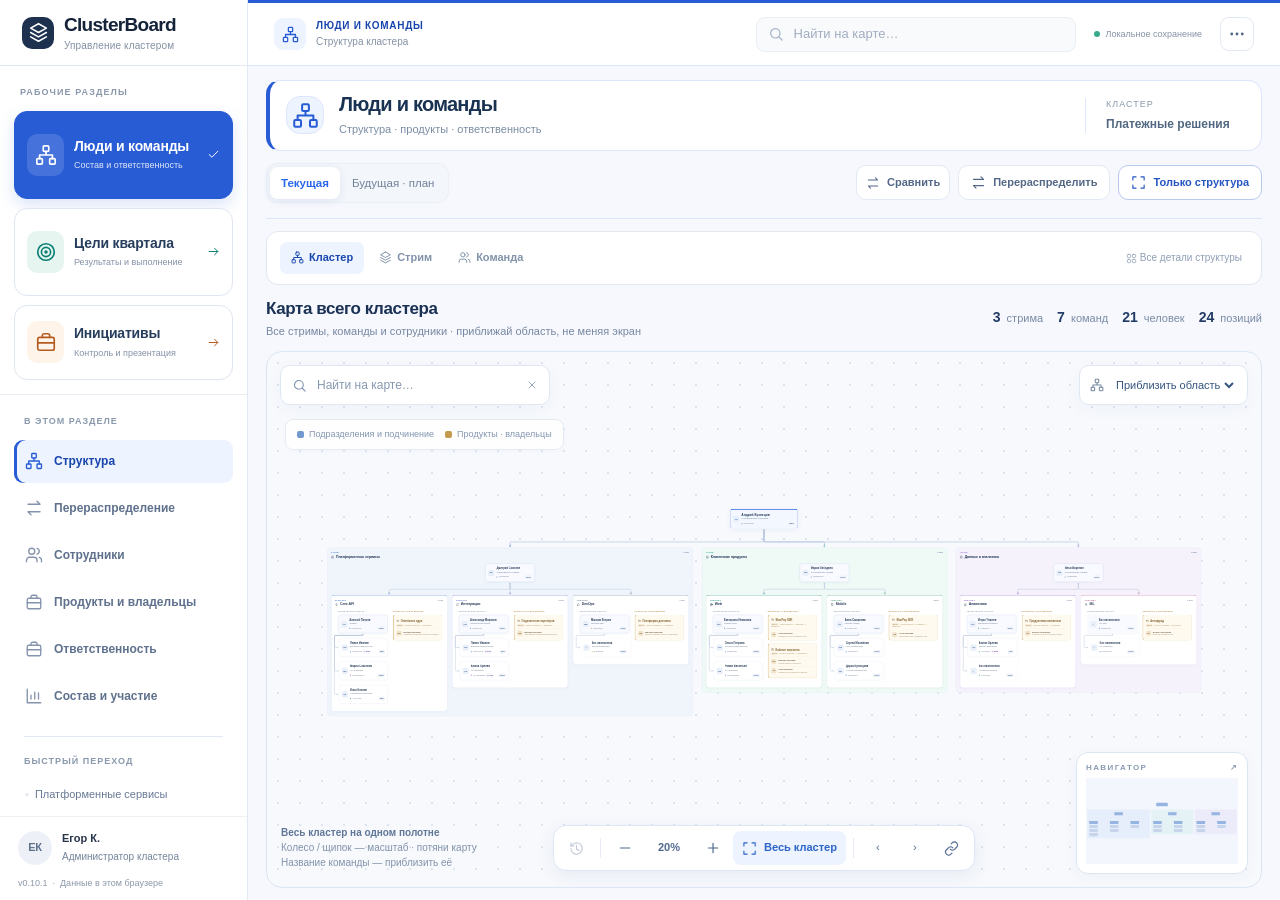
==== commit 4b292fac: "build: publish verified ClusterBoard 0.10.1 with initiative Gantt" ====
--- a/public/index.html
+++ b/public/index.html
@@ -7,7 +7,8 @@
 <meta name="theme-color" content="#ffffff">
 <meta name="apple-mobile-web-app-capable" content="yes">
 <meta name="apple-mobile-web-app-title" content="ClusterBoard">
-<title>ClusterBoard 0.9 — инициативы</title>
+<title>ClusterBoard 0.10.1 — инициативы и Гант</title>
+<meta name="clusterboard-version" content="0.10.1">
 <style>
 :root{--blue:#2c66f5;--blue-light:#eaf1ff;--navy:#142448;--ink:#202e49;--muted:#8794aa;--border:#e6ebf5;--surface:#fff;--bg:#f7f9fd;--shadow:0 8px 34px rgba(40,68,126,.055);--green:#11a887;--violet:#8250e9;--amber:#e89c3a;--red:#e14b62}
 *{box-sizing:border-box}html,body{height:100%}body{margin:0;background:var(--bg);color:var(--ink);font:13px/1.42 -apple-system,BlinkMacSystemFont,"Segoe UI",Arial,sans-serif}button,input,select,textarea{font:inherit}button{cursor:pointer}button:disabled{opacity:.45;cursor:not-allowed}.app{height:100vh;min-height:660px;display:grid;grid-template-columns:202px minmax(0,1fr) 350px;grid-template-rows:65px minmax(0,1fr)}.left{grid-column:1;grid-row:1/3;border-right:1px solid var(--border);background:#fff;display:flex;flex-direction:column;min-height:0}.brand{height:65px;display:flex;gap:10px;align-items:center;padding:0 21px;font-size:17px;font-weight:760;letter-spacing:-.6px;border-bottom:1px solid var(--border);color:var(--navy)}.brand-mark{height:31px;width:31px;display:grid;place-items:center;color:#fff;border-radius:10px;background:linear-gradient(145deg,#2d7cff,#675af8);box-shadow:0 4px 12px #367cf83a}.brand small{font-size:10px;display:block;color:#94a0b2;letter-spacing:0;font-weight:500;margin-top:-3px}.nav{padding:19px 11px;display:grid;gap:5px}.nav-btn{width:100%;border:0;background:transparent;border-radius:11px;text-align:left;display:flex;align-items:center;gap:13px;color:#687993;padding:12px 13px;font-weight:570}.nav-btn svg{width:18px;height:18px}.nav-btn:hover{background:#f3f6fc}.nav-btn.active{background:#eaf1ff;color:#2466ef;font-weight:760}.nav-divider{height:1px;background:var(--border);margin:9px 9px}.nav-label{font-size:10px;font-weight:800;color:#a3adbd;text-transform:uppercase;letter-spacing:1px;margin:12px 13px 3px}.tree-item{border:0;background:none;color:#687995;text-align:left;padding:7px 8px;border-radius:7px;width:100%;overflow:hidden;white-space:nowrap;text-overflow:ellipsis;font-size:11.5px}.tree-item:hover{background:#f5f8fe;color:var(--blue)}.tree-item span{color:#aebbd1;margin-right:6px}.left-bottom{margin-top:auto;padding:16px}.help-card{border:1px solid var(--border);border-radius:13px;background:#fafcff;padding:13px;line-height:1.6}.help-card b{display:block;color:#354766;font-size:12px}.help-card small{color:#91a0b6}.user-mini{display:flex;gap:9px;align-items:center;margin-top:15px;padding:9px 2px}.avatar{flex:none;display:grid;place-items:center;border-radius:50%;background:linear-gradient(135deg,#f0b4a0,#6579a6);color:white;font-weight:780;letter-spacing:-.3px}.avatar.md{width:34px;height:34px;font-size:11px}.avatar.sm{width:26px;height:26px;font-size:9px}.avatar.tiny{width:20px;height:20px;font-size:8px}.user-mini b{display:block}.user-mini small{color:var(--muted)}
@@ -460,7 +461,7 @@
 
 </style>
 <style>
-/* 0.9 — load/recovery UI and viewport fallbacks: visible without app JS. */
+/* 0.10.1 — load/recovery UI and viewport fallbacks: visible without app JS. */
 .cb-boot{position:fixed;inset:0;z-index:10000;background:#f5f8fc;display:flex;align-items:center;justify-content:center;padding:22px;font:15px/1.55 -apple-system,BlinkMacSystemFont,'Segoe UI',sans-serif;color:#243751;overflow:auto}
 .cb-boot[hidden],#cb-boot [hidden],#cb-storage-warning[hidden]{display:none!important}
 .cb-boot-card{background:white;border:1px solid #dce5f0;border-radius:22px;padding:30px;width:100%;max-width:510px;box-shadow:0 14px 45px #183c6610}
@@ -475,8 +476,8 @@
 @media(max-width:760px){.app.v05,.app.v06,.m7-focus-shell{height:var(--available-height,100vh)}.c8-modal.modal{height:var(--available-height,100vh)!important;max-height:var(--available-height,100vh)!important}.m7-searchbox,.m7-jump,.m7-bottom{-webkit-backdrop-filter:none;backdrop-filter:none}.c82-lite-intro{display:block}.c82-lite-intro .btn{margin-top:12px}.c82-lite-grid{grid-template-columns:minmax(0,1fr)}.c82-lite-stream{padding:12px}.cb-boot-card{padding:23px}.cb-boot h1{font-size:21px}.cb-boot button{flex:1 1 auto}}
 
 </style>
-<style id="clusterboard-initiatives-v09">
-/* ClusterBoard 0.9: isolated initiative workspace. Existing module styles are retained. */
+<style id="clusterboard-initiatives-v0101">
+/* ClusterBoard 0.10.1: isolated initiative workspace. Existing module styles are retained. */
 .v06 .portal-modules .module-card[data-module="initiatives"]{--card:#b45b20;--card-dark:#934716;--card-soft:#fff4e9;--card-border:#f1dac4}
 .v06.module-initiatives{--module-accent:#b45b20;--module-dark:#934716;--module-soft:#fff1e4;--module-tint:#faf9f6;--module-line:#eee2d6}
 .v06 .portal-modules .module-card[data-module="initiatives"]{min-height:75px}
@@ -496,10 +497,17 @@
 @media(prefers-reduced-motion:reduce){.c9-app *,.c9-overlay *{transition:none!important;scroll-behavior:auto!important}}
 
 </style>
+<style id="gantt-styles">
+/* Scoped to the initiative timeline; existing people/goal styles are untouched. */
+.cbg{color:#243c56;min-width:0}.cbg-heading{display:flex;justify-content:space-between;align-items:center;gap:14px;margin:20px 0 12px}.cbg h2{font-size:21px;margin:0 0 5px}.cbg p,.cbg small{color:#6b8098;font-size:12px}.cbg-tools{display:flex;flex-wrap:wrap;gap:9px;align-items:center;margin-bottom:15px}.cbg-tools>div{display:flex;gap:3px}.cbg-tools label{font-size:11px;display:flex;align-items:center;gap:6px}.cbg-tools select{padding:8px;border:1px solid #dde4ee;border-radius:8px;background:#fff;font:inherit}.cbg .cbg-active{background:#a45d2e;color:#fff}.cbg-scroll{border:1px solid #dde5ee;border-radius:12px;overflow:auto;max-height:62vh;background:#fff;overscroll-behavior:contain}.cbg-grid{width:calc(var(--cbg-label) + var(--cbg-width));min-width:100%}.cbg-row{display:grid;grid-template-columns:var(--cbg-label) var(--cbg-width)}.cbg-name{position:sticky;left:0;z-index:2;background:#fff;border-right:1px solid #dce4ef;padding:12px;display:flex;align-items:center;gap:8px;min-width:0}.cbg-name>div{min-width:0}.cbg-name button{display:block;text-align:left;font:inherit;font-size:12px;font-weight:650;color:#314c6c;line-height:1.5;white-space:normal;overflow-wrap:anywhere;border:0;background:none;cursor:pointer;padding:0}.cbg-name small{display:block;font-size:10px;line-height:1.6;margin-top:3px}.cbg-name input{flex:0 0 15px;width:15px;height:15px;accent-color:#a45d2e}.cbg-head{position:sticky;top:0;z-index:5;min-height:80px;background:#f4f7fb;border-bottom:1px solid #dde5ee}.cbg-head .cbg-name{display:block;background:#f4f7fb;font-size:12px;z-index:6}.cbg-axis{position:relative;min-height:80px;overflow:hidden}.cbg-axis>b{display:block;font-size:12px;padding:12px 10px}.cbg-axis>span{position:absolute;bottom:8px;font-size:10px;border-left:1px solid #dae3ef;padding-left:5px;white-space:nowrap;overflow:hidden}.cbg-axis>em{position:absolute;top:31px;transform:translateX(-50%);font-size:9px;background:#d85050;color:#fff;padding:2px 4px;border-radius:3px;font-style:normal}.cbg-group{min-height:36px;background:#eef3f8;border-bottom:1px solid #e2e9f1}.cbg-group .cbg-name{background:#eef3f8;padding:8px 12px}.cbg-group button{font-size:11px}.cbg-group small{display:inline}.cbg-task{min-height:96px;border-bottom:1px solid #ecf0f5}.cbg-track{position:relative;min-height:96px;background:repeating-linear-gradient(to right,transparent,transparent calc(var(--cbg-step) - 1px),#eef2f7 calc(var(--cbg-step) - 1px),#eef2f7 var(--cbg-step));overflow:hidden}.cbg-today{position:absolute;top:0;bottom:0;width:2px;background:#db5b5b;z-index:1;pointer-events:none}.cbg-bar{position:absolute;top:22px;height:31px;border:1px solid #93aec6;background:#dce8f3;border-radius:7px;overflow:hidden;cursor:pointer;color:#203f5a;padding:0;z-index:2}.cbg-bar i{position:absolute;left:0;top:0;bottom:0;background:#82afd4}.cbg-bar span{position:relative;font-weight:700;font-size:11px}.cbg-bar.in_progress{background:#d9ebfa}.cbg-bar.blocked{border-color:#d78d8d;background:#fbe2e2}.cbg-bar.blocked i{background:#e49b9b}.cbg-bar.done{background:#dff1e5;border-color:#91b69e}.cbg-bar.done i{background:#9ac9aa}.cbg-bar.paused{background:#fcf0d8;border-color:#dbc07c}.cbg-bar.paused i{background:#e0c47f}.cbg-dates{position:absolute;top:59px;white-space:nowrap;font-size:9px!important}.cbg-notice{border:1px solid #e8d6ae;background:#fffaf0;padding:14px;border-radius:10px;font-size:13px;margin-bottom:15px}.cbg-notice p{line-height:1.6;margin:6px 0 10px}.cbg-demo{color:#987c3e!important}.cbg-missing{border:1px solid #e2e7ef;border-radius:10px;margin:15px 0;background:#fff}.cbg-missing summary{padding:14px;cursor:pointer;font-size:13px;font-weight:650}.cbg-missing>div{display:flex;justify-content:space-between;align-items:center;gap:12px;padding:12px 14px;border-top:1px solid #edf0f5;font-size:12px}.cbg-missing small{display:block;margin-top:5px}.cbg-hint{font-size:11px!important;line-height:1.6}.cbg button:focus-visible,.cbg-scroll:focus-visible,.cbg select:focus-visible{outline:3px solid #5e8ccc;outline-offset:2px}
+#cbg-full{position:fixed;inset:0;z-index:2000;background:#f6f8fc;display:flex;flex-direction:column;padding:20px 28px;color:#243c56}#cbg-full>header{display:flex;align-items:center;justify-content:space-between;gap:14px;padding-bottom:14px;border-bottom:1px solid #dfe6ef}#cbg-full>header small{display:block;color:#7386a1;margin-top:5px}.cbg-body{flex:1;overflow:auto;min-height:0}.cbg-body .cbg-scroll{max-height:calc(100dvh - 260px)}#cbg-peek{position:absolute;inset:0;background:#33465c55;display:flex;justify-content:flex-end;z-index:2}#cbg-peek>section{width:min(600px,100%);background:#fff;overflow:auto;padding:24px}.cbg-work #c9-metrics{display:none}.cbg-work .c9-hero{margin-bottom:12px}.cbg-work .c9-filter-body:not(.opened){display:none}.cbg-work .c9-control{margin-bottom:8px}
+@media(max-width:760px){.cbg-heading{align-items:flex-start;margin-top:12px}.cbg-heading>small{display:none}.cbg h2{font-size:18px}.cbg-tools .btn{min-height:42px;padding:8px 10px;font-size:11px}.cbg-tools label{width:100%;justify-content:space-between}.cbg-tools select{flex:1;min-height:42px}.cbg-scroll{max-height:65vh}.cbg-name{padding:9px}.cbg-name button{font-size:11px}.cbg-name small{font-size:9px}.cbg-task{min-height:114px}.cbg-track{min-height:114px}.cbg-dates{font-size:8px!important}.cbg-missing>div{align-items:flex-start}.cbg-missing .btn{min-height:44px;flex-shrink:0}#cbg-full{padding:12px;padding-top:max(12px,env(safe-area-inset-top));padding-bottom:max(12px,env(safe-area-inset-bottom))}#cbg-full>header b{font-size:13px}#cbg-full>header small{font-size:10px}#cbg-full .cbg-body .cbg-scroll{max-height:55vh}}
+
+</style>
 </head>
-<body><section id="cb-boot" class="cb-boot" role="status" aria-live="polite"><div class="cb-boot-card"><div class="cb-boot-brand"><span id="cb-boot-mark">◇</span>ClusterBoard <small>v0.9</small></div><h1 id="cb-boot-title">Открываем портал…</h1><p id="cb-boot-text">Загружаем структуру, продукты и цели из этого браузера.</p><pre id="cb-boot-detail" hidden></pre><div id="cb-boot-actions" class="cb-boot-actions" hidden><button class="cb-primary" data-cb-recovery="reload">Повторить запуск</button><button data-cb-recovery="lite">Облегчённый обзор</button><button data-cb-recovery="export">Скачать исходный JSON</button><button data-cb-recovery="diagnostics">Диагностика</button><button id="cb-continue" data-cb-recovery="continue" hidden>Вернуться в портал</button></div><p class="cb-boot-foot">Открывай страницу в Safari или Chrome, не в предпросмотре HTML-вложения. Этот экран не очищает данные сайта.</p><noscript>В этом просмотрщике JavaScript выключен. Открой адрес страницы в браузере. Интерактивный портал не работает в статическом предпросмотре файла.</noscript></div></section><div id="cb-storage-warning" hidden role="status"><span id="cb-storage-message"></span><button data-cb-recovery="export">Экспорт JSON</button></div><div id="app"></div><div id="modal-host"></div><div id="toast-host"></div><input id="import-file" type="file" accept="application/json,.json" hidden>
+<body><section id="cb-boot" class="cb-boot" role="status" aria-live="polite"><div class="cb-boot-card"><div class="cb-boot-brand"><span id="cb-boot-mark">◇</span>ClusterBoard <small>v0.10.1</small></div><h1 id="cb-boot-title">Открываем портал…</h1><p id="cb-boot-text">Загружаем структуру, продукты и цели из этого браузера.</p><pre id="cb-boot-detail" hidden></pre><div id="cb-boot-actions" class="cb-boot-actions" hidden><button class="cb-primary" data-cb-recovery="reload">Повторить запуск</button><button data-cb-recovery="lite">Облегчённый обзор</button><button data-cb-recovery="export">Скачать исходный JSON</button><button data-cb-recovery="diagnostics">Диагностика</button><button id="cb-continue" data-cb-recovery="continue" hidden>Вернуться в портал</button></div><p class="cb-boot-foot">Открывай страницу в Safari или Chrome, не в предпросмотре HTML-вложения. Этот экран не очищает данные сайта.</p><noscript>В этом просмотрщике JavaScript выключен. Открой адрес страницы в браузере. Интерактивный портал не работает в статическом предпросмотре файла.</noscript></div></section><div id="cb-storage-warning" hidden role="status"><span id="cb-storage-message"></span><button data-cb-recovery="export">Экспорт JSON</button></div><div id="app"></div><div id="modal-host"></div><div id="toast-host"></div><input id="import-file" type="file" accept="application/json,.json" hidden>
 <script>
-/* ClusterBoard 0.9: independent ES5 startup / recovery controller.
+/* ClusterBoard 0.10.1: independent ES5 startup / recovery controller.
    No application data is sent anywhere; this script runs before the app parses. */
 (function () {
   'use strict';
@@ -539,7 +547,7 @@
     for (var i=0;i<states.length;i++) states[i].textContent = 'Без сохранения на устройстве';
   }
   function report() {
-    return {version:'0.9',at:new Date().toISOString(),userAgent:navigator.userAgent,
+    return {version:'0.10.1',at:new Date().toISOString(),userAgent:navigator.userAgent,
       viewport:{width:window.innerWidth,height:window.innerHeight},protocol:location.protocol,
       ready:ready,error:lastError,storage:storageProblem || 'not_blocked',
       features:{resizeObserver:typeof window.ResizeObserver==='function',pointerEvents:typeof window.PointerEvent==='function'}};
@@ -557,7 +565,7 @@
   }
   function refreshURL(lite) {
     var u = new URL(location.href);
-    u.searchParams.set('v','0.9');
+    u.searchParams.set('v','0.10.1');
     if (lite) { u.searchParams.set('cb_lite','1'); u.hash = '#/people/structure'; }
     location.replace(u.href);
   }
@@ -595,7 +603,7 @@
     if(a==='reload')refreshURL(false);
     if(a==='lite')refreshURL(true);
     if(a==='export')exportStored();
-    if(a==='diagnostics')saveFile('clusterboard-diagnostics-v09.json',JSON.stringify(report(),null,2));
+    if(a==='diagnostics')saveFile('clusterboard-diagnostics-v0101.json',JSON.stringify(report(),null,2));
     if(a==='continue' && ready) {el('cb-boot').hidden=true;failed=false;}
   });
   setTimeout(function() { if(!ready && !failed)fail('BOOT_TIMEOUT: интерфейс не запустился. Открой страницу в Safari или Chrome, а не в предпросмотре HTML-вложения.'); },12000);
@@ -4654,7 +4662,7 @@
 const c81RenderBase = render;
 render = function () { c81RenderBase(); document.querySelectorAll('.portal-version-tag,.v5-phone-brand small').forEach(n => n.textContent = n.textContent.replace(/v0\.[678](?:\.\d+)?/g, 'v0.8.1')); document.title = 'ClusterBoard 0.8.1 — команды, продукты и цели'; };
 c81AutoDemo();
-/* v0.9 browser-compatible bootstrap and low-cost recovery view. */
+/* v0.10.1 browser-compatible bootstrap and low-cost recovery view. */
 function c82ValidateLoaded(d) {
     if (!d || typeof d !== 'object' || !Array.isArray(d.people))
         throw Error('STORED_DATA_INVALID: справочник людей повреждён. Скачай исходный JSON для восстановления.');
@@ -4707,7 +4715,7 @@
     return c82Focus(); $('#app').innerHTML = `<section class="m7-focus-shell"><header class="m7-focus-header"><b>${esc(current().cluster.name)} · ${editable() ? 'План' : 'Текущая'}</b><button class="btn" data-v5="exit-focus">Выйти</button></header><main class="c82-lite-focus">${c82LiteHTML(current())}</main></section>`; };
 const c82Menu = menu5;
 menu5 = function () { var _a; c82Menu(); (_a = $('.m-menu-grid')) === null || _a === void 0 ? void 0 : _a.insertAdjacentHTML('beforeend', `<button class="m-menu-item" data-c82="lite">${ico('list', 18)}<span>Облегчённый обзор<small>Без графического полотна · данные не меняются</small></span></button><button class="m-menu-item" data-cb-recovery="diagnostics">${ico('download', 18)}<span>Диагностика запуска<small>Версия браузера и ошибка; без имён и целей</small></span></button>`); const p = $('#modal-layer .transfer-muted'); if (p)
-    p.textContent = 'v0.9 · Данные этого браузера. Серверной синхронизации нет.'; };
+    p.textContent = 'v0.10.1 · Данные этого браузера. Серверной синхронизации нет.'; };
 window.addEventListener('click', e => { const b = e.target.closest('[data-c82]'); if (!b)
     return; e.preventDefault(); e.stopImmediatePropagation(); if (b.dataset.c82 === 'lite') {
     if (goalHasUnsavedChanges() && !confirm('Перейти без сохранения формы?'))
@@ -4725,16 +4733,16 @@
     render();
 } }, true);
 const c82Export = c8ExportObject;
-c8ExportObject = function () { const out = c82Export(); out.uiVersion = '0.9'; return out; };
+c8ExportObject = function () { const out = c82Export(); out.uiVersion = '0.10.1'; return out; };
 exportJSON = function () { const payload = JSON.stringify(c8ExportObject(), null, 2), url = URL.createObjectURL(new Blob([payload], { type: 'application/json' })), a = document.createElement('a'); a.href = url; a.download = 'clusterboard-v082-backup.json'; document.body.appendChild(a); a.click(); a.remove(); setTimeout(() => URL.revokeObjectURL(url), 3000); toast('JSON со структурой, продуктами и целями выгружен'); };
 window.cbExportActive = () => exportJSON();
 const c82Render = render;
-render = function () { c82Render(); document.querySelectorAll('.portal-version-tag,.v5-phone-brand small').forEach(n => n.textContent = n.textContent.replace(/v0\.[678](?:\.\d+)?/g, 'v0.9')); document.title = 'ClusterBoard 0.9 — мобильное исправление'; window.CBRecovery.showStorage(); };
-/* ClusterBoard 0.9 — isolated initiative module; no changes to people/goals schemas. */
+render = function () { c82Render(); document.querySelectorAll('.portal-version-tag,.v5-phone-brand small').forEach(n => n.textContent = n.textContent.replace(/v0\.[678](?:\.\d+)?/g, 'v0.10.1')); document.title = 'ClusterBoard 0.10.1 — мобильное исправление'; window.CBRecovery.showStorage(); };
+/* ClusterBoard 0.10.1 — isolated initiative module; no changes to people/goals schemas. */
 const C9_STATUS = {draft:'Черновик',planned:'Запланирована',in_progress:'В работе',blocked:'Заблокирована',paused:'Приостановлена',done:'Завершена',cancelled:'Отменена'};
 const C9_PRIORITY = {P0:'Критический',P1:'Высокий',P2:'Обычный',P3:'Низкий'};
 const C9_HEALTH = {on_track:'По плану',risk:'Есть риск'};
-const C9_PAGES = {registry:'Реестр инициатив',board:'Доска по статусам',archive:'Архив'};
+const C9_PAGES = {registry:'Реестр инициатив',board:'Доска по статусам',gantt:'Диаграмма Ганта',archive:'Архив'};
 const c9 = {page:'registry',query:'',stage:'all',priority:'all',owner:'all',system:'all',stream:'all',metric:'active',sort:'urgency',filters:false,selected:new Set(),drawer:null,dirty:false,presentation:null,lastFocus:null};
 function c9Today(){const d=new Date();return d.getFullYear()+'-'+String(d.getMonth()+1).padStart(2,'0')+'-'+String(d.getDate()).padStart(2,'0');}
 function c9Date(n){const d=new Date();d.setDate(d.getDate()+n);return d.getFullYear()+'-'+String(d.getMonth()+1).padStart(2,'0')+'-'+String(d.getDate()).padStart(2,'0');}
@@ -4757,6 +4765,9 @@
 function c9Systems(x,limit){const a=x.systems||[],n=limit||a.length;return `<div class="c9-systems">${a.slice(0,n).map(s=>`<span class="c9-system">${esc(s)}</span>`).join('')}${a.length>n?`<span class="c9-system" title="${esc(a.slice(n).join(', '))}">+${a.length-n}</span>`:''}${!a.length?'<span class="c9-muted">Не указаны</span>':''}</div>`;}
 function c9Normalize(d){if(d.initiatives===undefined)d.initiatives=[];if(!Array.isArray(d.initiatives))throw Error('Инициативы: неверный формат хранилища; исходные данные не изменены.');if(d.initiativeSettings!==undefined&&(typeof d.initiativeSettings!=='object'||!d.initiativeSettings||Array.isArray(d.initiativeSettings)))throw Error('Неверные настройки инициатив.');if(!d.initiativeSettings)d.initiativeSettings={staleDays:7};if(![7,14,30].includes(d.initiativeSettings.staleDays))d.initiativeSettings.staleDays=7;return d;}
 function c9ValidateRecord(x,strict){
+ if(x&&x.startDate===undefined)x.startDate='';
+ if(x&&(typeof x.startDate!=='string'||!c9ValidDate(x.startDate)))throw Error('Неверная дата начала.');
+ if(x&&x.startDate&&x.deadline&&x.startDate>x.deadline)throw Error('Дата начала не может быть позже срока реализации.');
  if(!x||typeof x.id!=='string'||!x.id||typeof x.title!=='string'||!x.title.trim()||x.title.length>240)throw Error('Неверная инициатива: идентификатор или название.');
  if(typeof x.code!=='string'||x.code.length>40||typeof x.archived!=='boolean'||typeof x.demo!=='boolean')throw Error('Неверные служебные поля инициативы.');
  if(!C9_STATUS[x.status]||!C9_PRIORITY[x.priority]||!C9_HEALTH[x.health])throw Error('Неизвестный статус, приоритет или состояние инициативы.');
@@ -4779,12 +4790,12 @@
  if(strict&&x.status==='done'&&x.progress!==100)throw Error('Для завершения установи прогресс 100% и опиши итог в текущем статусе.');
  return x;
 }
-try{if(data.initiatives===undefined&&!CBStorage.getItem(STORAGE+'-before-v09'))CBStorage.setItem(STORAGE+'-before-v09',JSON.stringify(data));}catch(_e){}
+try{if(data.initiatives===undefined&&!CBStorage.getItem(STORAGE+'-before-v0101'))CBStorage.setItem(STORAGE+'-before-v0101',JSON.stringify(data));}catch(_e){}
 c9Normalize(data);data.initiatives.forEach(x=>c9ValidateRecord(x,false));
 const c9ExportBase=c8ExportObject;
-c8ExportObject=function(){const out=c9ExportBase();out.uiVersion='0.9';out.data.initiatives=data.initiatives;out.data.initiativeSettings=data.initiativeSettings;return out;};
+c8ExportObject=function(){const out=c9ExportBase();out.uiVersion='0.10.1';out.data.initiatives=data.initiatives;out.data.initiativeSettings=data.initiativeSettings;return out;};
 function c9Download(name,text,type){const u=URL.createObjectURL(new Blob([text],{type:type||'application/json'})),a=document.createElement('a');a.href=u;a.download=name;document.body.appendChild(a);a.click();a.remove();setTimeout(()=>URL.revokeObjectURL(u),3000);}
-exportJSON=function(){c9Download('clusterboard-v09-backup.json',JSON.stringify(c8ExportObject(),null,2));toast('Сохранён JSON: люди, продукты, цели и инициативы.');};
+exportJSON=function(){c9Download('clusterboard-v0101-backup.json',JSON.stringify(c8ExportObject(),null,2));toast('Сохранён JSON: люди, продукты, цели и инициативы.');};
 window.cbExportActive=()=>exportJSON();
 const c9ImportBase=validateImport5;
 validateImport5=function(raw){const source=raw&&raw.data?raw.data:raw;if(source&&source.initiatives!==undefined&&!Array.isArray(source.initiatives))throw Error('initiatives должен быть массивом');const next=c9ImportBase(raw);next.initiatives=clone(source.initiatives||[]);next.initiativeSettings=clone(source.initiativeSettings||{staleDays:7});if(next.initiatives.length>10000)throw Error('Слишком много инициатив.');const ids=new Set();next.initiatives.forEach(x=>{c9ValidateRecord(x,false);if(ids.has(x.id))throw Error('Повтор идентификатора инициативы.');ids.add(x.id);});return c9Normalize(next);};
@@ -4794,13 +4805,13 @@
 function c9Discard(){if(c9.dirty&&!confirm('В инициативе есть несохранённые изменения. Выйти без сохранения?'))return false;c9CloseDrawer(true);return true;}
 applyRoute5=function(hash){if(ui.view==='initiatives'&&c9.dirty&&!c9Discard()){try{history.replaceState(null,'',v5.route);}catch(_e){}return;}const a=(hash||'').replace(/^#\/?/,'').split('/');c9.presentation=null;if(a[0]==='initiatives'){ui.view='initiatives';v5.module='initiatives';c9.page=C9_PAGES[a[1]]?a[1]:'registry';ui.inspectorOpen=false;}else c9ApplyBase(hash);};
 navigate5=function(module,page){if(module==='initiatives'){if(goalHasUnsavedChanges()&&!confirm('В цели есть несохранённые изменения. Перейти без сохранения?'))return;if(!c9Discard())return;if(ui.view!=='initiatives'){if(ui.view==='goals')v5.goalView=ui.goalTab;else v5.peopleView=ui.view;}closeModal();v5.focus=false;ui.inspectorOpen=false;ui.view='initiatives';v5.module='initiatives';if(page&&C9_PAGES[page])c9.page=page;c9.presentation=null;render();return;}if(ui.view==='initiatives'){if(!c9Discard())return;c9.presentation=null;ui.view=v5.peopleView||'structure';v5.module='people';}c9NavigateBase(module,page);};
-function c9Nav(){return `<div class="nav-label">В ЭТОМ РАЗДЕЛЕ</div>${Object.entries(C9_PAGES).map(([key,n])=>`<button class="nav-btn ${c9.page===key?'active':''}" data-c9="page" data-page="${key}" ${c9.page===key?'aria-current="page"':''}>${ico(key==='board'?'grid':key==='archive'?'history':'list',18)}<span>${n}</span></button>`).join('')}<div class="nav-divider"></div><div class="nav-label">ДЛЯ ВСТРЕЧИ</div><button class="nav-btn" data-c9="present">${ico('expand',18)}<span>Режим презентации</span></button><button class="nav-btn" data-c9="csv">${ico('download',18)}<span>Выгрузить реестр</span></button><div class="nav-divider"></div><div style="font-size:10px;color:#93a1b1;line-height:1.8;padding:0 11px">Отдельный реестр.<br>Не меняет цели, состав<br>и загрузку команд.</div>`;}
-function c9Shell(){return `<div class="app v05 v06 c9-app module-initiatives inspector-collapsed"><aside class="left" aria-label="Разделы портала"><div class="brand"><span class="brand-mark">${ico('layers',21)}</span><div>ClusterBoard<small>Управление кластером</small></div></div><div class="workspace-switcher"><div class="workspace-switcher-label">РАБОЧИЕ РАЗДЕЛЫ</div>${portalModules5()}</div><nav class="nav">${c9Nav()}</nav><div class="left-bottom"><div class="user-mini"><span class="avatar md" style="background:#edf1f7;color:#5e718d">ЕК</span><div><b>Егор К.</b><small>Администратор кластера</small></div></div><div class="portal-version-tag">v0.9 · Данные в этом браузере</div></div></aside><header class="topbar">${isMobile()?`<div class="v5-phone-brand"><span class="brand-mark">${ico('layers',17)}</span>ClusterBoard <small>v0.9</small></div>${portalModules5()}`:`<div class="section-location"><span class="section-location-icon">${ico('briefcase',17)}</span><span class="section-location-text"><b>Инициативы</b><span>${esc(C9_PAGES[c9.page])}</span></span></div>`}<div class="portal-save-state"><i></i> Локальное сохранение</div><div class="top-actions"><button class="btn icon-only" data-v5="menu" aria-label="Действия и данные">${ico('more',18)}</button></div></header><main class="workspace" id="c9-workspace"><div class="workspace-inner"><div class="c9-hero"><div><div class="c9-eyebrow">ВАЖНОЕ В РАБОТЕ / ${esc(data.current.cluster.name)}</div><h1>${c9.page==='archive'?'Архив инициатив':'Портфель инициатив'}</h1><p>Что происходит, кто отвечает и какое решение нужно принять.</p></div><div class="c9-actions"><button class="btn" data-c9="present">${ico('expand',15)} Презентация</button><button class="btn c9-accent" data-c9="new">${ico('plus',15)} Новая инициатива</button></div></div><div id="c9-metrics">${c9Metrics()}</div>${c9Controls()}<div id="c9-results">${c9Results()}</div></div></main><nav class="mobile-nav" aria-label="Навигация инициатив"><button data-c9="page" data-page="registry" class="${c9.page==='registry'?'active':''}">${ico('list',21)}<span>Реестр</span></button><button data-c9="page" data-page="board" class="${c9.page==='board'?'active':''}">${ico('grid',21)}<span>Доска</span></button><button data-c9="present">${ico('expand',21)}<span>Показать</span></button><button data-v5="menu">${ico('menu',21)}<span>Данные</span></button></nav></div>`;}
+function c9Nav(){return `<div class="nav-label">В ЭТОМ РАЗДЕЛЕ</div>${Object.entries(C9_PAGES).map(([key,n])=>`<button class="nav-btn ${c9.page===key?'active':''}" data-c9="page" data-page="${key}" ${c9.page===key?'aria-current="page"':''}>${ico(key==='gantt'?'gantt':key==='board'?'grid':key==='archive'?'history':'list',18)}<span>${n}</span></button>`).join('')}<div class="nav-divider"></div><div class="nav-label">ДЛЯ ВСТРЕЧИ</div><button class="nav-btn" data-c9="present">${ico('expand',18)}<span>Режим презентации</span></button><button class="nav-btn" data-c9="csv">${ico('download',18)}<span>Выгрузить реестр</span></button><div class="nav-divider"></div><div style="font-size:10px;color:#93a1b1;line-height:1.8;padding:0 11px">Отдельный реестр.<br>Не меняет цели, состав<br>и загрузку команд.</div>`;}
+function c9Shell(){return `<div class="app v05 v06 c9-app module-initiatives inspector-collapsed"><aside class="left" aria-label="Разделы портала"><div class="brand"><span class="brand-mark">${ico('layers',21)}</span><div>ClusterBoard<small>Управление кластером</small></div></div><div class="workspace-switcher"><div class="workspace-switcher-label">РАБОЧИЕ РАЗДЕЛЫ</div>${portalModules5()}</div><nav class="nav">${c9Nav()}</nav><div class="left-bottom"><div class="user-mini"><span class="avatar md" style="background:#edf1f7;color:#5e718d">ЕК</span><div><b>Егор К.</b><small>Администратор кластера</small></div></div><div class="portal-version-tag">v0.10.1 · Данные в этом браузере</div></div></aside><header class="topbar">${isMobile()?`<div class="v5-phone-brand"><span class="brand-mark">${ico('layers',17)}</span>ClusterBoard <small>v0.10.1</small></div>${portalModules5()}`:`<div class="section-location"><span class="section-location-icon">${ico('briefcase',17)}</span><span class="section-location-text"><b>Инициативы</b><span>${esc(C9_PAGES[c9.page])}</span></span></div>`}<div class="portal-save-state"><i></i> Локальное сохранение</div><div class="top-actions"><button class="btn icon-only" data-v5="menu" aria-label="Действия и данные">${ico('more',18)}</button></div></header><main class="workspace" id="c9-workspace"><div class="workspace-inner"><div class="c9-hero"><div><div class="c9-eyebrow">ВАЖНОЕ В РАБОТЕ / ${esc(data.current.cluster.name)}</div><h1>${c9.page==='archive'?'Архив инициатив':c9.page==='gantt'?'Диаграмма Ганта':'Портфель инициатив'}</h1><p>Что происходит, кто отвечает и какое решение нужно принять.</p></div><div class="c9-actions"><button class="btn" data-c9="present">${ico('expand',15)} Презентация</button><button class="btn c9-accent" data-c9="new">${ico('plus',15)} Новая инициатива</button></div></div><div id="c9-metrics">${c9Metrics()}</div>${c9Controls()}<div id="c9-results">${c9Results()}</div></div></main><nav class="mobile-nav" aria-label="Навигация инициатив"><button data-c9="page" data-page="registry" class="${c9.page==='registry'?'active':''}">${ico('list',21)}<span>Реестр</span></button><button data-c9="page" data-page="board" class="${c9.page==='board'?'active':''}">${ico('grid',21)}<span>Доска</span></button><button data-c9="page" data-page="gantt" class="${c9.page==='gantt'?'active':''}">${ico('gantt',21)}<span>Гант</span></button><button data-c9="present">${ico('expand',21)}<span>Показать</span></button><button data-v5="menu">${ico('menu',21)}<span>Данные</span></button></nav></div>`;}
 function c9Scoped(){return data.initiatives.filter(x=>!!x.archived===(c9.page==='archive')&&(c9.stream==='all'||x.streamId===c9.stream)&&(c9.owner==='all'||(c9.owner==='none'?c9Missing(x):x.itOwnerId===c9.owner))&&(c9.priority==='all'||x.priority===c9.priority)&&(c9.system==='all'||x.systems.includes(c9.system))&&(c9.stage==='all'||x.status===c9.stage)&&(!c9.query||[x.title,x.customer,c9Person(x.itOwnerId),x.statusText,x.description,x.nextStep,x.decisionNeeded,x.code,...x.systems].join(' ').toLocaleLowerCase('ru').includes(c9.query.toLocaleLowerCase('ru'))));}
 function c9Filtered(){let rows=c9Scoped();if(c9.page!=='archive'){rows=rows.filter(x=>c9.metric==='all'||(c9.metric==='active'?c9Active(x):c9.metric==='attention'?c9Attention(x):c9.metric==='upcoming'?c9Upcoming(x):c9.metric==='stale'?c9Stale(x):c9.metric==='owner'?c9Active(x)&&c9Missing(x):true));}const pr=x=>Object.keys(C9_PRIORITY).indexOf(x.priority),deadline=x=>x.deadline||'9999-12-31';rows.sort((a,b)=>{if(c9.sort==='deadline')return deadline(a).localeCompare(deadline(b));if(c9.sort==='priority')return pr(a)-pr(b)||deadline(a).localeCompare(deadline(b));if(c9.sort==='updated')return b.updatedAt.localeCompare(a.updatedAt);return Number(c9Attention(b))-Number(c9Attention(a))||pr(a)-pr(b)||deadline(a).localeCompare(deadline(b));});return rows;}
 function c9Metrics(){const a=c9Scoped(),m=[['active','Активные',a.filter(c9Active).length,'включая черновики','briefcase'],['attention','Нужно внимание',a.filter(c9Attention).length,'риски, блокеры, решения','warning'],['upcoming','Срок ≤ 14 дней',a.filter(c9Upcoming).length,'без уже просроченных','calendar'],['stale','Нет обновления',a.filter(c9Stale).length,'от '+data.initiativeSettings.staleDays+' дней','history'],['owner','Без ИТ-владельца',a.filter(x=>c9Active(x)&&c9Missing(x)).length,'не готовы к работе','users']];return c9.page==='archive'?'':`<div class="c9-kpis" aria-label="Быстрые фильтры инициатив">${m.map(([key,label,n,note,icon])=>`<button class="c9-kpi ${key==='attention'?'attention':''} ${c9.metric===key?'active':''}" data-c9="metric" data-key="${key}" aria-pressed="${c9.metric===key}">${ico(icon,16)}<span>${label}</span><b>${n}</b><small>${note}</small></button>`).join('')}</div>`;}
 function c9Opt(obj,value,all){return (all?`<option value="all">${all}</option>`:'')+Object.entries(obj).map(([k,v])=>`<option value="${esc(k)}" ${value===k?'selected':''}>${esc(v)}</option>`).join('');}
-function c9Controls(){const systems=Array.from(new Set(data.initiatives.reduce((a,x)=>a.concat(x.systems),[]))).sort((a,b)=>a.localeCompare(b,'ru'));return `<section class="c9-control" aria-label="Фильтры инициатив"><div class="c9-control-top"><div class="c9-segment">${[['registry','list','Реестр'],['board','grid','Доска']].map(([p,i,t])=>`<button data-c9="page" data-page="${p}" class="${c9.page===p?'active':''}">${ico(i,14)} ${t}</button>`).join('')}</div><label class="c9-search">${ico('search',16)}<input id="c9-query" aria-label="Поиск инициатив" placeholder="Задача, заказчик, система…" value="${esc(c9.query)}"></label><button class="btn c9-filter-toggle" data-c9="filters" aria-expanded="${c9.filters}">${ico('filter',14)} Фильтры</button><select class="c9-sort" id="c9-sort" aria-label="Порядок инициатив">${c9Opt({urgency:'Сначала требующие внимания',deadline:'По сроку реализации',priority:'По приоритету',updated:'По обновлению'},c9.sort)}</select></div><div class="c9-filter-body ${c9.filters?'opened':''}"><label>Стрим<select id="c9-stream">${c9Opt(Object.fromEntries(data.current.streams.map(s=>[s.id,s.name])),c9.stream,'Все стримы')}<option value="" ${c9.stream===''?'selected':''}>Уровень кластера</option></select></label><label>Приоритет<select id="c9-priority">${c9Opt(Object.fromEntries(Object.entries(C9_PRIORITY).map(([k,v])=>[k,k+' · '+v])),c9.priority,'Любой')}</select></label><label>Текущий статус<select id="c9-stage">${c9Opt(C9_STATUS,c9.stage,'Все статусы')}</select></label><label>Ответственный от ИТ<select id="c9-owner">${c9Opt(Object.fromEntries(data.people.map(p=>[p.id,p.name])),c9.owner,'Все сотрудники')}<option value="none" ${c9.owner==='none'?'selected':''}>Не назначен</option></select></label><label>Дорабатываемая система<select id="c9-system">${c9Opt(Object.fromEntries(systems.map(s=>[s,s])),c9.system,'Все системы')}</select></label></div><div class="c9-filter-footer"><span>Контроль актуальности: <button class="c9-link" data-c9="settings">${data.initiativeSettings.staleDays} дней</button></span><button class="c9-link" data-c9="reset">Все инициативы / сбросить фильтры</button></div></section>`;}
+function c9Controls(){const systems=Array.from(new Set(data.initiatives.reduce((a,x)=>a.concat(x.systems),[]))).sort((a,b)=>a.localeCompare(b,'ru'));return `<section class="c9-control" aria-label="Фильтры инициатив"><div class="c9-control-top"><div class="c9-segment">${[['registry','list','Реестр'],['board','grid','Доска'],['gantt','gantt','Гант']].map(([p,i,t])=>`<button data-c9="page" data-page="${p}" class="${c9.page===p?'active':''}">${ico(i,14)} ${t}</button>`).join('')}</div><label class="c9-search">${ico('search',16)}<input id="c9-query" aria-label="Поиск инициатив" placeholder="Задача, заказчик, система…" value="${esc(c9.query)}"></label><button class="btn c9-filter-toggle" data-c9="filters" aria-expanded="${c9.filters}">${ico('filter',14)} Фильтры</button><select class="c9-sort" id="c9-sort" aria-label="Порядок инициатив">${c9Opt({urgency:'Сначала требующие внимания',deadline:'По сроку реализации',priority:'По приоритету',updated:'По обновлению'},c9.sort)}</select></div><div class="c9-filter-body ${c9.filters?'opened':''}"><label>Стрим<select id="c9-stream">${c9Opt(Object.fromEntries(data.current.streams.map(s=>[s.id,s.name])),c9.stream,'Все стримы')}<option value="" ${c9.stream===''?'selected':''}>Уровень кластера</option></select></label><label>Приоритет<select id="c9-priority">${c9Opt(Object.fromEntries(Object.entries(C9_PRIORITY).map(([k,v])=>[k,k+' · '+v])),c9.priority,'Любой')}</select></label><label>Текущий статус<select id="c9-stage">${c9Opt(C9_STATUS,c9.stage,'Все статусы')}</select></label><label>Ответственный от ИТ<select id="c9-owner">${c9Opt(Object.fromEntries(data.people.map(p=>[p.id,p.name])),c9.owner,'Все сотрудники')}<option value="none" ${c9.owner==='none'?'selected':''}>Не назначен</option></select></label><label>Дорабатываемая система<select id="c9-system">${c9Opt(Object.fromEntries(systems.map(s=>[s,s])),c9.system,'Все системы')}</select></label></div><div class="c9-filter-footer"><span>Контроль актуальности: <button class="c9-link" data-c9="settings">${data.initiativeSettings.staleDays} дней</button></span><button class="c9-link" data-c9="reset">Все инициативы / сбросить фильтры</button></div></section>`;}
 function c9Due(x){const late=c9Late(x),d=x.deadline?c9DayDiff(x.deadline,c9Today()):null;return `<div class="c9-date ${late?'late':''}">${c9Fmt(x.deadline,true)}</div><div class="c9-date-meta ${late?'late':''}">${late?'Просрочено: '+Math.abs(d)+' дн.':!c9Working(x)?'Срок реализации':d===null?'Срок не определён':d===0?'Сегодня':d>0?'Через '+d+' дн.':''}</div>`;}
 function c9Owner(x){return `<div class="c9-owner">${avatar(x.itOwnerId,'tiny')}<span>${esc(c9Person(x.itOwnerId))}</span></div>`;}
 function c9TableRow(x){return `<tr data-initiative="${esc(x.id)}"><td><input type="checkbox" data-c9-select="${esc(x.id)}" aria-label="Включить ${esc(x.title)} в презентацию" ${c9.selected.has(x.id)?'checked':''}></td><td class="c9-titlecell"><button class="c9-titlebutton" data-c9="open" data-id="${esc(x.id)}">${esc(x.title)}</button><div class="c9-subrow">${c9Priority(x)}<span class="c9-code">${esc(x.code)}</span>${x.demo?'<span class="c9-pill demo">ДЕМО</span>':''}</div><div class="c9-updated">${esc(c9Stream(x.streamId))}</div></td><td>${esc(x.customer||'Не указан')}</td><td>${c9Owner(x)}</td><td>${c9Stage(x)}<div class="c9-status-copy" title="${esc(x.statusText)}">${esc(x.statusText||'Ожидается первое обновление')}</div><div class="c9-updated">Обновлено ${c9Fmt(x.statusUpdatedAt)} · ${x.progress}%</div><div class="c9-progress"><i style="width:${x.progress}%"></i></div></td><td>${c9Due(x)}${c9Flags(x).filter(f=>f.label!=='Просрочена').slice(0,1).map(f=>`<span style="margin-top:6px" class="c9-pill ${f.type}">${f.label}</span>`).join('')}</td><td>${c9Systems(x,2)}</td><td><button class="c9-mini-btn" data-c9="update" data-id="${esc(x.id)}" aria-label="Обновить статус: ${esc(x.title)}" title="Обновить статус">${ico('edit',13)}</button></td></tr>`;}
@@ -4808,18 +4819,18 @@
 function c9Results(){const a=c9Filtered(),demo=data.initiatives.filter(x=>x.demo).length;if(!data.initiatives.length)return `<div class="c9-empty">${ico('briefcase',40)}<h2>Важные инициативы — в одном месте</h2><p>Создай первую инициативу или открой демонстрационный реестр. Люди, продукты и цели останутся без изменений.</p><div class="c9-actions"><button class="btn c9-accent" data-c9="new">${ico('plus',14)} Создать инициативу</button><button class="btn" data-c9="demo">Посмотреть на примере</button></div></div>`;return `${demo?`<div class="c9-demo-note"><span>В реестре ${demo} демонстрационных инициатив. Они помечены «ДЕМО» и не являются реальным планом.</span><button class="c9-link" data-c9="remove-demo">Убрать демопримеры</button></div>`:''}<div class="c9-list-tools"><span>Показано <b>${a.length}</b> из ${data.initiatives.filter(x=>!!x.archived===(c9.page==='archive')).length} · ${c9.page==='archive'?'Архив':c9.metric==='active'?'Активные':c9.metric==='all'?'Все состояния':({'attention':'Требуют внимания',upcoming:'Срок в ближайшие 14 дней',stale:'Без свежего статуса',owner:'Без ответственного'})[c9.metric]||'Все состояния'}</span><div class="c9-selection"><span id="c9-selection-count">${c9.selected.size?'На встречу: '+c9.selected.size:''}</span>${c9.selected.size?'<button class="c9-link" data-c9="unselect">Снять выбор</button>':''}<button class="btn small" data-c9="csv">${ico('download',12)} CSV</button></div></div>${!a.length?'<div class="c9-empty"><h2>В этом срезе инициатив нет</h2><p>Измени фильтры или добавь новую запись.</p><button class="btn" data-c9="reset">Сбросить фильтры</button></div>':c9.page==='board'?c9Board(a):`<div class="c9-table-wrap" role="region" tabindex="0" aria-label="Реестр инициатив с горизонтальной прокруткой"><table class="c9-table"><caption class="c9-sr">Инициативы: задача, заказчик, ответственный от ИТ, статус, срок и дорабатываемые системы</caption><colgroup><col style="width:3.5%"><col style="width:25%"><col style="width:11%"><col style="width:13%"><col style="width:21%"><col style="width:11.5%"><col style="width:11%"><col style="width:4%"></colgroup><thead><tr><th scope="col"><input type="checkbox" id="c9-select-all" aria-label="Выбрать все показанные инициативы" ${a.every(x=>c9.selected.has(x.id))?'checked':''}></th><th scope="col">Задача / приоритет</th><th scope="col">Заказчик</th><th scope="col">Ответственный ИТ</th><th scope="col">Текущий статус</th><th scope="col">Срок реализации</th><th scope="col">Системы</th><th scope="col"><span class="c9-sr">Действия</span></th></tr></thead><tbody>${a.map(c9TableRow).join('')}</tbody></table></div><div class="c9-mobile-list">${a.map(x=>c9Card(x,false)).join('')}</div>`}<p class="c9-meta-note">Риски и просрочка определяются отдельно от этапа работы. Счётчики отражают текущий срез. Число инициатив не равно загрузке сотрудников.</p>`;}
 function c9Board(rows){const keys=['draft','planned','in_progress','blocked','paused','done','cancelled'].filter(k=>rows.some(x=>x.status===k)||!['done','cancelled'].includes(k));return `<div class="c9-board-wrap" role="region" aria-label="Доска инициатив" tabindex="0"><div class="c9-board" style="grid-template-columns:repeat(${keys.length},275px)">${keys.map(k=>{const a=rows.filter(x=>x.status===k);return `<section class="c9-lane"><h3>${C9_STATUS[k]} <small>${a.length}</small></h3>${a.map(x=>c9Card(x,true)).join('')||'<div class="c9-lane-empty">Нет инициатив</div>'}</section>`;}).join('')}</div></div>`;}
 function c9Refresh(){const el=$('#c9-results');if(el)el.innerHTML=c9Results();const ms=$('#c9-metrics');if(ms)ms.innerHTML=c9Metrics();if(isMobile()){const b=$('.c9-board');if(b)b.style.gridTemplateColumns='minmax(0,1fr)';}}
-render=function(){c9Normalize(data);if(ui.view==='initiatives'){v5.module='initiatives';document.body.dataset.workspace='initiatives';syncRoute5();if(c9.presentation)$('#app').innerHTML=c9PresentationHTML();else{const top=$('#c9-workspace')?$('#c9-workspace').scrollTop:0;$('#app').innerHTML=c9Shell();if($('#c9-workspace'))$('#c9-workspace').scrollTop=top;if(isMobile()&&$('.c9-board'))$('.c9-board').style.gridTemplateColumns='minmax(0,1fr)';}document.title='ClusterBoard 0.9 · Инициативы';if(c9.drawer)c9PaintDrawer();}else{c9RenderBase();document.title='ClusterBoard 0.9 · '+(v5.module==='goals'?'Цели квартала':'Люди и команды');}document.querySelectorAll('.portal-version-tag,.v5-phone-brand small').forEach(n=>n.textContent=n.textContent.replace(/v0\.[6789](?:\.\d+)?/g,'v0.9'));window.CBRecovery.showStorage();};
-function c9NewRecord(){const at=new Date().toISOString(),n=data.initiatives.reduce((m,x)=>Math.max(m,Number((x.code||'').replace(/\D/g,''))||0),0)+1;return {id:'ini_'+Date.now().toString(36)+'_'+Math.random().toString(36).slice(2,8),code:'ИН-'+String(n).padStart(3,'0'),title:'',priority:'P2',customer:'',itOwnerId:null,status:'draft',health:'on_track',statusText:'',description:'',deadline:'',baselineDeadline:'',systems:[],streamId:null,progress:0,nextStep:'',nextStepDate:'',blocker:'',decisionNeeded:'',createdAt:at,updatedAt:at,statusUpdatedAt:at,archived:false,demo:false,events:[]};}
+render=function(){c9Normalize(data);if(ui.view==='initiatives'){v5.module='initiatives';document.body.dataset.workspace='initiatives';syncRoute5();if(c9.presentation)$('#app').innerHTML=c9PresentationHTML();else{const top=$('#c9-workspace')?$('#c9-workspace').scrollTop:0;$('#app').innerHTML=c9Shell();if($('#c9-workspace'))$('#c9-workspace').scrollTop=top;if(isMobile()&&$('.c9-board'))$('.c9-board').style.gridTemplateColumns='minmax(0,1fr)';}document.title='ClusterBoard 0.10.1 · Инициативы';if(c9.drawer)c9PaintDrawer();}else{c9RenderBase();document.title='ClusterBoard 0.10.1 · '+(v5.module==='goals'?'Цели квартала':'Люди и команды');}document.querySelectorAll('.portal-version-tag,.v5-phone-brand small').forEach(n=>n.textContent=n.textContent.replace(/v0\.[6789](?:\.\d+)?/g,'v0.10.1'));window.CBRecovery.showStorage();};
+function c9NewRecord(){const at=new Date().toISOString(),n=data.initiatives.reduce((m,x)=>Math.max(m,Number((x.code||'').replace(/\D/g,''))||0),0)+1;return {id:'ini_'+Date.now().toString(36)+'_'+Math.random().toString(36).slice(2,8),code:'ИН-'+String(n).padStart(3,'0'),title:'',priority:'P2',customer:'',itOwnerId:null,status:'draft',health:'on_track',statusText:'',description:'',startDate:'',deadline:'',baselineDeadline:'',systems:[],streamId:null,progress:0,nextStep:'',nextStepDate:'',blocker:'',decisionNeeded:'',createdAt:at,updatedAt:at,statusUpdatedAt:at,archived:false,demo:false,events:[]};}
 function c9Open(id,mode){if(!c9Discard())return;const x=id?c9ById(id):c9NewRecord();if(!x)return;c9.lastFocus=document.activeElement;c9.drawer={id:id||null,mode:mode||'view',draft:clone(x),comment:'',error:'',revision:id?x.updatedAt:null};c9.dirty=false;c9PaintDrawer();}
 function c9CloseDrawer(force){if(!force&&c9.dirty&&!confirm('Закрыть без сохранения изменений инициативы?'))return false;const old=document.getElementById('c9-overlay');if(old)old.remove();const app=document.getElementById('app');if(app){app.inert=false;app.removeAttribute('aria-hidden');}c9.drawer=null;c9.dirty=false;if(c9.lastFocus&&c9.lastFocus.isConnected){try{c9.lastFocus.focus();}catch(_e){}}return true;}
 function c9SetDrawerMode(mode){if(!c9.drawer)return;c9.drawer.mode=mode;c9PaintDrawer();}
 function c9Field(key,label,type,opts){const d=c9.drawer.draft,o=opts||{},value=d[key]===null?'':d[key],id='c9f-'+key;let body;if(type==='textarea')body=`<textarea id="${id}" data-c9-field="${key}" maxlength="${o.max||4000}" rows="${o.rows||3}" placeholder="${esc(o.placeholder||'')}">${esc(value)}</textarea>`;else if(type==='select')body=`<select id="${id}" data-c9-field="${key}">${c9Opt(o.options||{},String(value))}</select>`;else body=`<input id="${id}" data-c9-field="${key}" type="${type||'text'}" value="${esc(key==='systems'?value.join(', '):value)}" ${type==='number'?'min="0" max="100" step="1"':''} ${type==='text'||!type?'maxlength="'+(o.max||240)+'"':''} ${o.list?'list="'+o.list+'"':''} placeholder="${esc(o.placeholder||'')}">`;return `<label class="c9-field ${o.wide?'wide':''} ${o.mobileWide?'mobile-wide':''}" for="${id}">${label}${body}${o.hint?`<small>${o.hint}</small>`:''}</label>`;}
-function c9EditForm(quick){const x=c9.drawer.draft,people=Object.assign({'':'Не назначен · только черновик'},Object.fromEntries(data.people.map(p=>[p.id,p.name]))),streams=Object.assign({'':'Уровень кластера'},Object.fromEntries(data.current.streams.map(s=>[s.id,s.name])));return `<div class="c9-fields">${!quick?`${c9Field('title','Задача *','text',{wide:true,max:240,placeholder:'Какой результат должен быть получен?'})}${c9Field('priority','Приоритет','select',{options:Object.fromEntries(Object.entries(C9_PRIORITY).map(([k,v])=>[k,k+' · '+v]))})}${c9Field('streamId','Стрим','select',{options:streams})}${c9Field('customer','Заказчик','text',{placeholder:'ФИО или подразделение',list:'c9-customers',mobileWide:true})}${c9Field('itOwnerId','Ответственный от ИТ','select',{options:people,mobileWide:true,hint:'Один владелец результата. Назначения в командах не меняются.'})}${c9Field('deadline','Срок реализации','date')}${c9Field('systems','Дорабатываемые системы','text',{max:2000,hint:'Названия через запятую, точку с запятой или с новой строки.'})}<div class="c9-section-label">Ход реализации</div>`:''}${c9Field('status','Текущий статус','select',{options:C9_STATUS})}${c9Field('health','Риск выполнения','select',{options:C9_HEALTH})}${c9Field('statusText','Краткое обновление для руководителя','textarea',{wide:true,max:2000,placeholder:'Что сделано, что происходит сейчас, что мешает',hint:'Этот текст попадёт в реестр и презентацию.'})}${c9Field('progress','Прогресс, %','number',{hint:'Ручная оценка, не расчёт загрузки сотрудников.'})}${quick?c9Field('deadline','Срок реализации','date'):c9Field('nextStepDate','Дата следующего шага','date')}${c9Field('nextStep','Следующий шаг','textarea',{wide:true,max:2000,rows:2,placeholder:'Какое конкретное действие будет выполнено дальше?'})}${quick?c9Field('nextStepDate','Дата следующего шага','date',{wide:true}):''}${c9Field('blocker','Блокер / зависимость','textarea',{wide:true,max:2000,rows:2,placeholder:'Что не позволяет продолжить?'})}${c9Field('decisionNeeded','Какое решение требуется от руководства','textarea',{wide:true,max:2000,rows:2,placeholder:'Что нужно согласовать или решить? Можно оставить пустым.'})}${!quick?`<div class="c9-section-label">Подробности</div>${c9Field('description','Детальное описание','textarea',{wide:true,max:10000,rows:5,placeholder:'Контекст, ожидаемый эффект, границы работ и критерий завершения'})}`:''}<label class="c9-field wide">Комментарий к изменению<textarea id="c9f-comment" data-c9-comment maxlength="2000" rows="2" placeholder="Причина переноса срока или пояснение к обновлению">${esc(c9.drawer.comment)}</textarea><small>При изменении срока причина обязательна. История сохраняется локально.</small></label></div><datalist id="c9-customers">${Array.from(new Set(data.initiatives.map(x=>x.customer).filter(Boolean))).map(s=>`<option value="${esc(s)}"></option>`).join('')}</datalist>`;}
+function c9EditForm(quick){const x=c9.drawer.draft,people=Object.assign({'':'Не назначен · только черновик'},Object.fromEntries(data.people.map(p=>[p.id,p.name]))),streams=Object.assign({'':'Уровень кластера'},Object.fromEntries(data.current.streams.map(s=>[s.id,s.name])));return `<div class="c9-fields">${!quick?`${c9Field('title','Задача *','text',{wide:true,max:240,placeholder:'Какой результат должен быть получен?'})}${c9Field('priority','Приоритет','select',{options:Object.fromEntries(Object.entries(C9_PRIORITY).map(([k,v])=>[k,k+' · '+v]))})}${c9Field('streamId','Стрим','select',{options:streams})}${c9Field('customer','Заказчик','text',{placeholder:'ФИО или подразделение',list:'c9-customers',mobileWide:true})}${c9Field('itOwnerId','Ответственный от ИТ','select',{options:people,mobileWide:true,hint:'Один владелец результата. Назначения в командах не меняются.'})}${c9Field('startDate','Дата начала · для Ганта','date',{hint:'Не заполняется датой создания автоматически.'})}${c9Field('deadline','Срок реализации','date')}${c9Field('systems','Дорабатываемые системы','text',{max:2000,hint:'Названия через запятую, точку с запятой или с новой строки.'})}<div class="c9-section-label">Ход реализации</div>`:''}${c9Field('status','Текущий статус','select',{options:C9_STATUS})}${c9Field('health','Риск выполнения','select',{options:C9_HEALTH})}${c9Field('statusText','Краткое обновление для руководителя','textarea',{wide:true,max:2000,placeholder:'Что сделано, что происходит сейчас, что мешает',hint:'Этот текст попадёт в реестр и презентацию.'})}${c9Field('progress','Прогресс, %','number',{hint:'Ручная оценка, не расчёт загрузки сотрудников.'})}${quick?c9Field('startDate','Дата начала · для Ганта','date')+c9Field('deadline','Срок реализации','date'):c9Field('nextStepDate','Дата следующего шага','date')}${c9Field('nextStep','Следующий шаг','textarea',{wide:true,max:2000,rows:2,placeholder:'Какое конкретное действие будет выполнено дальше?'})}${quick?c9Field('nextStepDate','Дата следующего шага','date',{wide:true}):''}${c9Field('blocker','Блокер / зависимость','textarea',{wide:true,max:2000,rows:2,placeholder:'Что не позволяет продолжить?'})}${c9Field('decisionNeeded','Какое решение требуется от руководства','textarea',{wide:true,max:2000,rows:2,placeholder:'Что нужно согласовать или решить? Можно оставить пустым.'})}${!quick?`<div class="c9-section-label">Подробности</div>${c9Field('description','Детальное описание','textarea',{wide:true,max:10000,rows:5,placeholder:'Контекст, ожидаемый эффект, границы работ и критерий завершения'})}`:''}<label class="c9-field wide">Комментарий к изменению<textarea id="c9f-comment" data-c9-comment maxlength="2000" rows="2" placeholder="Причина переноса срока или пояснение к обновлению">${esc(c9.drawer.comment)}</textarea><small>При изменении срока причина обязательна. История сохраняется локально.</small></label></div><datalist id="c9-customers">${Array.from(new Set(data.initiatives.map(x=>x.customer).filter(Boolean))).map(s=>`<option value="${esc(s)}"></option>`).join('')}</datalist>`;}
 function c9Detail(x){return `<div class="c9-subrow">${c9Priority(x)}${c9Stage(x)}${x.demo?'<span class="c9-pill demo">ДЕМО</span>':''}</div><h3 class="c9-detail-title" style="margin-top:15px">${esc(x.title)}</h3><div class="c9-subrow">${c9Flags(x).map(f=>`<span class="c9-pill ${f.type}">${f.label}</span>`).join('')}</div><div class="c9-details"><div class="c9-detail-block"><small>Заказчик</small><b>${esc(x.customer||'Не указан')}</b></div><div class="c9-detail-block"><small>Ответственный от ИТ</small>${c9Owner(x)}</div><div class="c9-detail-block"><small>Срок реализации</small>${c9Due(x)}${x.baselineDeadline&&x.baselineDeadline!==x.deadline?`<div class="c9-date-meta">Первоначально: ${c9Fmt(x.baselineDeadline,true)}</div>`:''}</div><div class="c9-detail-block"><small>Стрим · прогресс</small><b>${esc(c9Stream(x.streamId))}</b><div class="c9-updated">${x.progress}% · ${esc(C9_HEALTH[x.health])}</div><div class="c9-progress"><i style="width:${x.progress}%"></i></div></div></div><section class="c9-detail-section"><h3>Текущий статус</h3><p>${esc(x.statusText||'Обновление пока не добавлено')}</p><div class="c9-updated">Проверен ${c9Fmt(x.statusUpdatedAt,true)}</div></section><section class="c9-detail-section"><h3>Следующий шаг ${x.nextStepDate?'· '+c9Fmt(x.nextStepDate,true):''}</h3><p>${esc(x.nextStep||'Не определён')}</p></section>${x.decisionNeeded?`<section class="c9-detail-section highlight"><h3>Нужно решение</h3><p>${esc(x.decisionNeeded)}</p></section>`:''}${x.blocker?`<section class="c9-detail-section"><h3>Блокер / зависимость</h3><p>${esc(x.blocker)}</p></section>`:''}<section class="c9-detail-section"><h3>Дорабатываемые системы</h3>${c9Systems(x)}</section><section class="c9-detail-section"><h3>Детальное описание</h3><p>${esc(x.description||'Описание не добавлено')}</p></section><details><summary>История изменений · ${x.events.length}</summary>${x.events.slice().reverse().map(e=>`<div class="c9-event"><b>${new Date(e.at).toLocaleString('ru-RU')} · локальная запись</b><div>${e.changes.map(esc).join('<br>')}</div>${e.note?`<p>${esc(e.note)}</p>`:''}</div>`).join('')||'<p class="c9-muted">История пуста.</p>'}</details><div class="c9-meta-note">История хранится в браузере и не является защищённым журналом аудита.</div>`;}
 function c9PaintDrawer(){if(!c9.drawer)return;const ctx=c9.drawer,x=ctx.draft,view=ctx.mode==='view',exists=!!ctx.id,old=document.getElementById('c9-overlay'),scroll=old&&old.querySelector('.c9-panel-body')?old.querySelector('.c9-panel-body').scrollTop:0;if(old)old.remove();const el=document.createElement('div');el.id='c9-overlay';el.className='c9-overlay';el.setAttribute('data-c9-backdrop','true');el.innerHTML=`<section class="c9-panel" role="dialog" aria-modal="true" aria-labelledby="c9-dialog-title"><header class="c9-panel-head"><div><div class="c9-eyebrow">ИНИЦИАТИВА / ${esc(x.code)}</div><h2 id="c9-dialog-title">${view?'Карточка инициативы':ctx.mode==='update'?'Обновить текущий статус':exists?'Редактировать инициативу':'Новая инициатива'}</h2><p>${view?'Владелец, срок и следующий шаг.':ctx.mode==='update'?esc(x.title):'Черновик можно сохранить без назначенного владельца.'}</p></div><button class="c9-close" data-c9="close" aria-label="Закрыть карточку">${ico('close',18)}</button></header><div class="c9-panel-body">${ctx.error?`<div class="c9-error" role="alert">${esc(ctx.error)}</div>`:''}${ctx.mode==='update'?'<button class="btn" style="width:100%;margin-bottom:20px" data-c9="confirm-current">✓ Статус актуален — подтвердить без изменений</button>':''}${view?c9Detail(x):`<form id="c9-form" novalidate>${c9EditForm(ctx.mode==='update')}</form>`}</div><footer class="c9-panel-footer">${view?`<div class="c9-actions"><button class="btn" data-c9="edit">${ico('edit',13)} Изменить</button><button class="btn" data-c9="archive" data-id="${esc(x.id)}">${x.archived?'Вернуть':'В архив'}</button></div><button class="btn c9-accent" data-c9="quick">Обновить статус</button>`:`<button class="btn" data-c9="close">Отмена</button><button class="btn c9-accent" data-c9="save">${ico('check',14)} Сохранить</button>`}</footer></section>`;document.body.appendChild(el);const app=document.getElementById('app');app.inert=true;app.setAttribute('aria-hidden','true');el.querySelector('.c9-panel-body').scrollTop=scroll;const first=el.querySelector(view?'[data-c9="close"]':ctx.mode==='update'?'#c9f-statusText':'#c9f-title');if(first)setTimeout(()=>{if(first.isConnected)first.focus({preventScroll:true});},0);}
 function c9ReadFields(){const ctx=c9.drawer;if(!ctx)return;document.querySelectorAll('#c9-overlay [data-c9-field]').forEach(el=>{const k=el.dataset.c9Field;let val=el.value;if(k==='progress')val=Number(val);else if(k==='systems')val=Array.from(new Map(val.split(/[,;\n]/).map(s=>s.trim()).filter(Boolean).map(s=>[s.toLocaleLowerCase('ru'),s])).values());else if(k==='itOwnerId'||k==='streamId')val=val||null;ctx.draft[k]=val;});const cm=$('#c9f-comment');if(cm)ctx.comment=cm.value;}
 function c9Commit(mutator,notice){if(v5.storageConflict){toast('Данные изменены в другой вкладке. Обнови страницу перед редактированием.');return false;}const before=clone(data.initiatives),settings=clone(data.initiativeSettings);try{mutator();if(!save()){data.initiatives=before;data.initiativeSettings=settings;return false;}if(notice)toast(notice);return true;}catch(e){data.initiatives=before;data.initiativeSettings=settings;toast('Изменения не сохранены: '+e.message);return false;}}
-function c9Save(){c9ReadFields();const ctx=c9.drawer;if(!ctx)return;let x=clone(ctx.draft),old=ctx.id?c9ById(ctx.id):null;try{if(old&&old.updatedAt!==ctx.revision)throw Error('Инициатива уже изменена. Закрой карточку и открой заново.');x.title=x.title.trim();x.customer=x.customer.trim();for(const k of ['statusText','description','nextStep','blocker','decisionNeeded'])x[k]=x[k].trim();if(x.status==='blocked')x.health='risk';c9ValidateRecord(x,true);if(old&&old.deadline!==x.deadline&&!ctx.comment.trim())throw Error('Укажи причину изменения срока в комментарии. Первоначальная дата останется в истории.');const keys={title:'Задача',priority:'Приоритет',customer:'Заказчик',itOwnerId:'Ответственный от ИТ',status:'Статус',health:'Риск',statusText:'Текущее обновление',description:'Описание',deadline:'Срок',systems:'Системы',streamId:'Стрим',progress:'Прогресс',nextStep:'Следующий шаг',nextStepDate:'Дата следующего шага',blocker:'Блокер',decisionNeeded:'Требуемое решение'};const changed=Object.keys(keys).filter(k=>!old||JSON.stringify(old[k])!==JSON.stringify(x[k]));if(old&&!changed.length&&!ctx.comment.trim()){c9CloseDrawer(true);toast('Изменений нет.');return;}const at=new Date().toISOString();x.updatedAt=at;if(!old||changed.some(k=>['status','health','statusText','progress','nextStep','nextStepDate','blocker','decisionNeeded'].includes(k)))x.statusUpdatedAt=at;if(!x.baselineDeadline&&x.deadline)x.baselineDeadline=x.deadline;const changes=!old?['Создана инициатива']:changed.map(k=>{if(k==='deadline')return 'Срок: '+(old.deadline||'не задан')+' → '+(x.deadline||'не задан');if(k==='itOwnerId')return 'Ответственный от ИТ: '+c9Person(old[k])+' → '+c9Person(x[k]);if(k==='status')return 'Статус: '+C9_STATUS[old[k]]+' → '+C9_STATUS[x[k]];if(k==='priority')return 'Приоритет: '+old[k]+' → '+x[k];if(k==='progress')return 'Прогресс: '+old[k]+'% → '+x[k]+'%';return keys[k]+': '+(typeof x[k]==='string'?x[k]:Array.isArray(x[k])?x[k].join(', '):String(x[k]||'—'));});x.events=(old?clone(old.events):[]).concat([{at,note:ctx.comment.trim(),changes:changes.length?changes:['Добавлен комментарий']}]).slice(-200);if(!c9Commit(()=>{const index=data.initiatives.findIndex(i=>i.id===x.id);if(index>=0)data.initiatives[index]=x;else data.initiatives.unshift(x);},'Инициатива сохранена.')){ctx.error='Не удалось записать изменения. Данные не применены; экспортируй резервную копию и проверь хранилище.';c9PaintDrawer();return;}c9CloseDrawer(true);render();}catch(e){ctx.error=e.message;c9PaintDrawer();const body=$('#c9-overlay .c9-panel-body');if(body)body.scrollTop=0;}}
+function c9Save(){c9ReadFields();const ctx=c9.drawer;if(!ctx)return;let x=clone(ctx.draft),old=ctx.id?c9ById(ctx.id):null;try{if(old&&old.updatedAt!==ctx.revision)throw Error('Инициатива уже изменена. Закрой карточку и открой заново.');x.title=x.title.trim();x.customer=x.customer.trim();for(const k of ['statusText','description','nextStep','blocker','decisionNeeded'])x[k]=x[k].trim();if(x.status==='blocked')x.health='risk';c9ValidateRecord(x,true);if(old&&(old.deadline!==x.deadline||(!!old.startDate&&old.startDate!==x.startDate))&&!ctx.comment.trim())throw Error('Укажи причину изменения срока в комментарии. Первоначальная дата останется в истории.');const keys={title:'Задача',priority:'Приоритет',customer:'Заказчик',itOwnerId:'Ответственный от ИТ',status:'Статус',health:'Риск',statusText:'Текущее обновление',description:'Описание',startDate:'Дата начала',deadline:'Срок',systems:'Системы',streamId:'Стрим',progress:'Прогресс',nextStep:'Следующий шаг',nextStepDate:'Дата следующего шага',blocker:'Блокер',decisionNeeded:'Требуемое решение'};const changed=Object.keys(keys).filter(k=>!old||JSON.stringify(old[k])!==JSON.stringify(x[k]));if(old&&!changed.length&&!ctx.comment.trim()){c9CloseDrawer(true);toast('Изменений нет.');return;}const at=new Date().toISOString();x.updatedAt=at;if(!old||changed.some(k=>['status','health','statusText','progress','nextStep','nextStepDate','blocker','decisionNeeded'].includes(k)))x.statusUpdatedAt=at;if(!x.baselineDeadline&&x.deadline)x.baselineDeadline=x.deadline;const changes=!old?['Создана инициатива']:changed.map(k=>{if(k==='startDate')return 'Дата начала: '+(old.startDate||'не задана')+' → '+(x.startDate||'не задана');if(k==='deadline')return 'Срок: '+(old.deadline||'не задан')+' → '+(x.deadline||'не задан');if(k==='itOwnerId')return 'Ответственный от ИТ: '+c9Person(old[k])+' → '+c9Person(x[k]);if(k==='status')return 'Статус: '+C9_STATUS[old[k]]+' → '+C9_STATUS[x[k]];if(k==='priority')return 'Приоритет: '+old[k]+' → '+x[k];if(k==='progress')return 'Прогресс: '+old[k]+'% → '+x[k]+'%';return keys[k]+': '+(typeof x[k]==='string'?x[k]:Array.isArray(x[k])?x[k].join(', '):String(x[k]||'—'));});x.events=(old?clone(old.events):[]).concat([{at,note:ctx.comment.trim(),changes:changes.length?changes:['Добавлен комментарий']}]).slice(-200);if(!c9Commit(()=>{const index=data.initiatives.findIndex(i=>i.id===x.id);if(index>=0)data.initiatives[index]=x;else data.initiatives.unshift(x);},'Инициатива сохранена.')){ctx.error='Не удалось записать изменения. Данные не применены; экспортируй резервную копию и проверь хранилище.';c9PaintDrawer();return;}c9CloseDrawer(true);render();}catch(e){ctx.error=e.message;c9PaintDrawer();const body=$('#c9-overlay .c9-panel-body');if(body)body.scrollTop=0;}}
 function c9Archive(id){const x=c9ById(id);if(!x)return;if(!confirm(x.archived?'Вернуть инициативу из архива?':'Убрать инициативу в архив? Данные и история сохранятся.'))return;const at=new Date().toISOString();if(c9Commit(()=>{x.archived=!x.archived;x.updatedAt=at;x.events.push({at,note:'',changes:[x.archived?'Перемещена в архив':'Возвращена из архива']});},x.archived?'Возвращена в реестр.':'Инициатива перемещена в архив.')){c9.selected.delete(id);c9CloseDrawer(true);render();}}
 function c9Demo(){if(data.initiatives.some(x=>x.demo))return toast('Демопримеры уже добавлены.');if(!confirm('Добавить 6 явно помеченных демоинициатив? Люди, продукты и цели не изменятся.'))return;const rows=[
  ['Переход Web SDK на единый релизный пайплайн','P1','Платёжные продукты','in_progress','on_track',65,18,'CI/CD, Web SDK, Nexus','Пайплайн собирает 3 продукта из 4. Проверен откат на тестовом контуре.','Подключить оставшийся продукт и провести контрольный релиз.',4,'','',0,0,1,'Сократить ручные операции и обеспечить прослеживаемость релиза. Результат: сборка, проверки, публикация и откат выполняются по единому сценарию.'],
@@ -4829,7 +4840,7 @@
  ['Наблюдаемость критического платёжного сценария','P1','Эксплуатация / RUN','in_progress','on_track',55,12,'Grafana, OTEL, Core API','Метрики и трассировки связаны в тестовом контуре. Настраиваются правила оповещения.','Проверить алерты на тестовом отказе.',3,'','',2,4,2,'Связать пользовательский сценарий с технической диагностикой. Критерий: дежурный находит проблемный участок по одному идентификатору операции.'],
  ['Обновление регрессионной модели продуктов','P2','Владельцы продуктов','draft','on_track',0,0,'Web SDK, Mobile SDK','Потребность зафиксирована. Объём и ответственный ещё не определены.','Определить владельца и оценить охват регрессии.',7,'','',1,-1,0,'Собрать критичные пользовательские сценарии и определить владельцев поддерживаемых проверок. Срок будет согласован после оценки.']
  ];let next=data.initiatives.reduce((m,x)=>Math.max(m,Number((x.code||'').replace(/\D/g,''))||0),0);const at=new Date().toISOString();const items=rows.map((r,i)=>{const x=c9NewRecord();Object.assign(x,{id:'demo_ini_'+Date.now().toString(36)+'_'+i,code:'ИН-'+String(++next).padStart(3,'0'),title:r[0],priority:r[1],customer:r[2],status:r[3],health:r[4],progress:r[5],deadline:r[6]?c9Date(r[6]):'',systems:r[7].split(', '),statusText:r[8],nextStep:r[9],nextStepDate:c9Date(r[10]),blocker:r[11],decisionNeeded:r[12],streamId:data.current.streams[r[13]%Math.max(1,data.current.streams.length)]?data.current.streams[r[13]%data.current.streams.length].id:null,itOwnerId:r[14]>=0&&data.people.length?data.people[(r[14]+2)%data.people.length].id:null,demo:true,description:r[16],statusUpdatedAt:new Date(Date.now()-r[15]*86400000).toISOString(),events:[{at,note:'Демонстрационные данные. Не реальный план.',changes:['Добавлен демопример']} ]});x.baselineDeadline=x.deadline;if(!x.itOwnerId&&x.status!=='draft')x.status='draft';return x;});if(c9Commit(()=>data.initiatives=data.initiatives.concat(items),'Демопримеры добавлены.'))render();}
-function c9CSV(){const headers=['Код','Задача','Приоритет','Заказчик','Ответственный от ИТ','Стрим','Статус','Риск','Текущее обновление','Описание','Срок','Первоначальный срок','Дорабатываемые системы','Прогресс, %','Следующий шаг','Дата шага','Блокер','Нужно решение','Обновлён статус','Демо'];const cell=v=>{let s=String(v===null||v===undefined?'':v);if(/^[=+\-@\t\r]/.test(s))s="'"+s;return '"'+s.replace(/"/g,'""')+'"';};const rows=c9Filtered().map(x=>[x.code,x.title,x.priority,x.customer,c9Person(x.itOwnerId),c9Stream(x.streamId),C9_STATUS[x.status],C9_HEALTH[x.health],x.statusText,x.description,x.deadline,x.baselineDeadline,x.systems.join('; '),x.progress,x.nextStep,x.nextStepDate,x.blocker,x.decisionNeeded,x.statusUpdatedAt,x.demo?'Да':'Нет']);c9Download('clusterboard-initiatives-'+c9Today()+'.csv','\uFEFF'+[headers,...rows].map(r=>r.map(cell).join(';')).join('\r\n'),'text/csv;charset=utf-8');toast('Выгружены инициативы текущего среза. Полная резервная копия — в JSON.');}
+function c9CSV(){const headers=['Код','Задача','Приоритет','Заказчик','Ответственный от ИТ','Стрим','Статус','Риск','Текущее обновление','Описание','Дата начала','Срок','Первоначальный срок','Дорабатываемые системы','Прогресс, %','Следующий шаг','Дата шага','Блокер','Нужно решение','Обновлён статус','Демо'];const cell=v=>{let s=String(v===null||v===undefined?'':v);if(/^[=+\-@\t\r]/.test(s))s="'"+s;return '"'+s.replace(/"/g,'""')+'"';};const rows=c9Filtered().map(x=>[x.code,x.title,x.priority,x.customer,c9Person(x.itOwnerId),c9Stream(x.streamId),C9_STATUS[x.status],C9_HEALTH[x.health],x.statusText,x.description,x.startDate,x.deadline,x.baselineDeadline,x.systems.join('; '),x.progress,x.nextStep,x.nextStepDate,x.blocker,x.decisionNeeded,x.statusUpdatedAt,x.demo?'Да':'Нет']);c9Download('clusterboard-initiatives-'+c9Today()+'.csv','\uFEFF'+[headers,...rows].map(r=>r.map(cell).join(';')).join('\r\n'),'text/csv;charset=utf-8');toast('Выгружены инициативы текущего среза. Полная резервная копия — в JSON.');}
 function c9StartPresentation(){if(!c9Discard())return;const selected=Array.from(c9.selected).map(c9ById).filter(Boolean),rows=selected.length?selected:c9Filtered();if(!rows.length)return toast('В выбранном срезе нет инициатив для показа.');c9.presentation={ids:rows.map(x=>x.id),index:-1,overviewPage:0,at:new Date().toISOString(),source:selected.length?'Выбранные инициативы':'Текущий срез реестра'};render();}
 function c9PresentationHTML(){const p=c9.presentation,rows=p.ids.map(c9ById).filter(Boolean),x=p.index>=0?rows[p.index]:null;if(!rows.length){c9.presentation=null;return c9Shell();}return `<section class="c9-present" aria-label="Презентация инициатив"><header class="c9-present-header"><div class="c9-present-brand"><span class="section-location-icon" style="color:#b45b20">${ico('briefcase',22)}</span><div>${esc(data.current.cluster.name)}<small>Инициативы · ${esc(p.source)} · ${c9Fmt(p.at,true)}</small></div></div><div class="c9-actions"><button class="btn c9-native" data-c9="fullscreen">${ico('expand',13)} Полный экран</button><button class="btn" data-c9="exit-presentation">${ico('close',13)} Выйти</button></div></header><main class="c9-present-main">${x?c9Slide(x,p.index,rows.length):c9Overview(rows)}</main><footer class="c9-present-footer"><button class="btn" data-c9="overview">${ico('grid',13)} Обзор</button><span class="c9-hint">← → Переключить · Esc Выйти · Данные только для просмотра</span><div class="c9-actions"><button class="btn" data-c9="prev" ${p.index<0?'disabled':''} aria-label="Предыдущая инициатива">←</button><span>${p.index<0?'Обзор':(p.index+1)+' / '+rows.length}</span><button class="btn" data-c9="next" ${p.index>=rows.length-1?'disabled':''} aria-label="Следующая инициатива">${ico('chevron',16)}</button></div></footer></section>`;}
 function c9Overview(rows){const p=c9.presentation,per=6,count=Math.ceil(rows.length/per),shown=rows.slice(p.overviewPage*per,p.overviewPage*per+per);return `<div class="c9-present-overview"><div class="c9-eyebrow">УПРАВЛЕНЧЕСКИЙ ОБЗОР</div><h1>Главное по инициативам</h1><p>Состояние, ближайший результат и вопросы, требующие решения.</p><div class="c9-present-metrics"><div><b>${rows.length}</b><span>в этом обзоре</span></div><div class="warn"><b>${rows.filter(c9Attention).length}</b><span>нужно внимание</span></div><div><b>${rows.filter(c9Upcoming).length}</b><span>срок ≤ 14 дней</span></div><div><b>${rows.filter(x=>x.decisionNeeded&&c9Active(x)).length}</b><span>нужно решение</span></div></div><div class="c9-slide-grid">${shown.map(x=>`<button class="c9-slide-card ${c9Attention(x)?'alert':''}" data-c9="slide" data-index="${rows.indexOf(x)}"><div class="c9-subrow">${c9Priority(x)}${c9Stage(x)}${x.demo?'<span class="c9-pill demo">ДЕМО</span>':''}</div><h2>${esc(x.title)}</h2><p class="c9-status-copy">${esc(x.statusText||'Статус не обновлён')}</p><div class="c9-slide-meta"><span>${esc(c9Person(x.itOwnerId))}</span><b class="${c9Late(x)?'c9-date late':''}">${c9Fmt(x.deadline)}</b></div></button>`).join('')}</div>${count>1?`<div class="c9-overview-pages c9-actions"><button class="btn" data-c9="overview-prev" ${p.overviewPage===0?'disabled':''}>←</button><span>${p.overviewPage+1} / ${count}</span><button class="btn" data-c9="overview-next" ${p.overviewPage===count-1?'disabled':''}>→</button></div>`:''}<p class="c9-meta-note">Нажми инициативу, чтобы перейти к её подробному обзору. ${rows.some(x=>x.demo)?'В обзоре есть явно помеченные демонстрационные примеры.':''}</p></div>`;}
@@ -4859,6 +4870,86 @@
 const c9MenuBase=menu5;
 menu5=function(){c9MenuBase();const el=$('.m-menu-grid');if(!el)return;const button=el.querySelector('[data-v5="export"] small');if(button)button.textContent='Люди, продукты, цели и инициативы';if(v5.module==='initiatives')el.insertAdjacentHTML('afterbegin',`<button class="m-menu-item" data-c9="page" data-page="archive">${ico('history',18)}<span>Архив инициатив<small>Все сохранённые завершённые и отложенные записи</small></span></button><button class="m-menu-item" data-c9="demo">${ico('briefcase',18)}<span>Демопримеры инициатив<small>Добавить помеченные примеры, не меняя команды и цели</small></span></button>`);};
 
+/* Initiative timeline: date-only UTC arithmetic, no writes during viewing. */
+const gantt = {scale:'fit',group:'stream',folded:new Set(),full:null,peek:null,left:0,top:0,includeToday:false,layout:null,focus:null};
+const GANTT_DAY = 86400000;
+function ganttDay(value){return value && c9ValidDate(value) ? Date.parse(value+'T00:00:00Z')/GANTT_DAY : NaN;}
+function ganttISO(day){return new Date(day*GANTT_DAY).toISOString().slice(0,10);}
+function ganttDate(day){return new Date(day*GANTT_DAY).toLocaleDateString('ru-RU',{day:'2-digit',month:'2-digit',timeZone:'UTC'});}
+function ganttEligible(x){return !!x.startDate && !!x.deadline && c9ValidDate(x.startDate) && c9ValidDate(x.deadline) && x.startDate<=x.deadline;}
+function ganttRows(){return gantt.full ? gantt.full.ids.map(c9ById).filter(Boolean) : c9Filtered();}
+function ganttMissing(x){return !x.startDate&&!x.deadline?'Не заданы дата начала и срок реализации':!x.startDate?'Не задана дата начала':!x.deadline?'Не задан срок реализации':'Начало должно быть не позже окончания';}
+function ganttLayout(rows){
+ const today=ganttDay(c9Today()),valid=rows.filter(ganttEligible);let from=today-7,to=today+28;
+ if(valid.length){from=Math.min(...valid.map(x=>ganttDay(x.startDate)));to=Math.max(...valid.map(x=>ganttDay(x.deadline)));if(gantt.includeToday){from=Math.min(from,today);to=Math.max(to,today);}from-=3;to+=3;}
+ if(to-from<14)to=from+14;
+ const host=document.querySelector(gantt.full?'#cbg-full .cbg-body':'#c9-results'),mobile=innerWidth<=760;
+ const viewport=host?host.clientWidth:innerWidth-(mobile?32:290),label=mobile?140:300,days=to-from+1;
+ const available=Math.max(130,viewport-label-2),unit=gantt.scale==='fit'?available/days:Math.min({days:34,weeks:12,months:4}[gantt.scale]||12,18000/days);
+ const width=Math.max(available,days*unit),px=width/days,step=px>=25?1:px>=7?7:Math.max(14,Math.ceil(days/30));
+ const ticks=[];for(let day=from;day<=to;day+=step)ticks.push({day,left:(day-from)*px,width:Math.min(step,to-day+1)*px});
+ return gantt.layout={from,to,today,label,width,px,ticks};
+}
+function ganttGroups(rows){const groups=new Map();for(const x of rows){const key=gantt.group==='none'?'all':gantt.group==='owner'?(x.itOwnerId||'none'):(x.streamId||'none');if(!groups.has(key))groups.set(key,{key,name:gantt.group==='none'?'Все инициативы':gantt.group==='owner'?c9Person(x.itOwnerId):c9Stream(x.streamId),rows:[]});groups.get(key).rows.push(x);}return [...groups.values()];}
+function ganttChart(rows,readonly){
+ const l=ganttLayout(rows),todayLeft=(l.today-l.from+.5)*l.px;
+ const today=l.today>=l.from&&l.today<=l.to?`<i class="cbg-today" style="left:${todayLeft}px" aria-hidden="true"></i>`:'';
+ const line=()=>`<div class="cbg-track" style="--cbg-step:${Math.max(l.px,1)}px">${today}`;
+ return `<div class="cbg-scroll" tabindex="0" role="region" aria-label="Диаграмма Ганта; прокручиваемая шкала времени"><div class="cbg-grid" style="--cbg-label:${l.label}px;--cbg-width:${l.width}px"><div class="cbg-row cbg-head"><div class="cbg-name"><b>Инициатива / ответственный</b><small>${readonly?'Только просмотр':'Нажми на полосу для подробностей'}</small></div><div class="cbg-axis"><b>${ganttDate(l.from)}.${new Date(l.from*GANTT_DAY).getUTCFullYear()} — ${ganttDate(l.to)}.${new Date(l.to*GANTT_DAY).getUTCFullYear()}</b>${l.ticks.map(t=>`<span style="left:${t.left}px;width:${t.width}px">${ganttDate(t.day)}</span>`).join('')}${today?`<em style="left:${todayLeft}px">Сегодня</em>`:''}</div></div>${ganttGroups(rows).map(g=>`${gantt.group==='none'?'':`<div class="cbg-row cbg-group"><div class="cbg-name"><button data-gantt="fold" data-key="${esc(g.key)}" aria-expanded="${!gantt.folded.has(g.key)}">${gantt.folded.has(g.key)?'›':'⌄'} ${esc(g.name)} <small>${g.rows.length}</small></button></div><div></div></div>`}${gantt.folded.has(g.key)?'':g.rows.map(x=>{
+ const left=(ganttDay(x.startDate)-l.from)*l.px,width=Math.max(4,(ganttDay(x.deadline)-ganttDay(x.startDate)+1)*l.px);
+ const description=x.title+' · '+c9Fmt(x.startDate,true)+' — '+c9Fmt(x.deadline,true)+' · '+C9_STATUS[x.status]+' · '+x.progress+'%';
+ return `<div class="cbg-row cbg-task" data-gantt-row="${esc(x.id)}"><div class="cbg-name">${readonly?'':`<input type="checkbox" data-c9-select="${esc(x.id)}" aria-label="На встречу: ${esc(x.title)}" ${c9.selected.has(x.id)?'checked':''}>`}<div><button data-gantt="open" data-id="${esc(x.id)}">${esc(x.title)}</button><small>${esc(c9Person(x.itOwnerId))} · ${esc(x.priority)}</small><small>${esc(C9_STATUS[x.status])}${c9Late(x)?' · Просрочена':''}${x.demo?' · ДЕМО':''}</small></div></div>${line()}<button class="cbg-bar ${esc(x.status)}" data-gantt="open" data-id="${esc(x.id)}" style="left:${left}px;width:${width}px" title="${esc(description)}" aria-label="${esc(description)}"><i style="width:${x.progress}%"></i><span>${width>34?x.progress+'%':''}</span></button><small class="cbg-dates" style="left:${left}px">${ganttDate(ganttDay(x.startDate))} — ${ganttDate(ganttDay(x.deadline))}</small></div></div>`;
+ }).join('')}`).join('')}${rows.length?'':`<div class="cbg-row cbg-task"><div class="cbg-name"><small>Периоды пока не заданы</small></div>${line()}</div></div>`}</div></div>`;
+}
+function ganttView(readonly){
+ const rows=ganttRows(),valid=rows.filter(ganttEligible),missing=rows.filter(x=>!ganttEligible(x));
+ return `<section class="cbg"><div class="cbg-heading"><div><h2>Диаграмма Ганта</h2><p>${valid.length} на шкале · ${missing.length} без периода · v0.10.1</p></div><small>Плановый период ≠ прогресс выполнения</small></div><div class="cbg-tools"><div>${[['fit','Вместить'],['days','Дни'],['weeks','Недели'],['months','Месяцы']].map(([k,t])=>`<button class="btn ${gantt.scale===k?'cbg-active':''}" data-gantt="scale" data-scale="${k}">${t}</button>`).join('')}</div><button class="btn" data-gantt="today">Сегодня</button><label>Группировать <select id="cbg-group">${c9Opt({stream:'По стримам',owner:'По ИТ-ответственным',none:'Без групп'},gantt.group)}</select></label>${readonly?'':`<label>Показать <select id="cbg-slice">${c9Opt({active:'Активные',all:'Все инициативы',attention:'Требуют внимания',upcoming:'Срок ≤ 14 дней',stale:'Давно не обновлялись',owner:'Без ответственного'},c9.metric)}</select></label><button class="btn" data-gantt="present">Презентация${c9.selected.size?' · '+c9.selected.size:''}</button>`}</div>${!valid.length?`<div class="cbg-notice"><b>Гант открыт — ${rows.length?'нужно задать периоды инициатив':'в выбранном срезе нет инициатив'}.</b><p>Для полосы нужны «Дата начала» и «Срок реализации». Дата создания не подставляется автоматически.</p>${readonly?'':`<button class="btn" data-c9="reset">Сбросить фильтры</button>${!data.initiatives.length?' <button class="btn" data-c9="demo">Добавить демопример</button>':''}`}</div>`:''}${rows.some(x=>x.demo)?'<p class="cbg-demo">ДЕМО · Учебные инициативы, не реальный план.</p>':''}${ganttChart(valid,readonly)}<p class="cbg-hint">↔ Прокручивай шкалу. Длина полосы — период, заливка — ручной прогресс. Даты просмотром не меняются.</p>${missing.length?`<details class="cbg-missing" ${!valid.length?'open':''}><summary>Без периода · ${missing.length}</summary>${missing.map(x=>`<div><span><b>${esc(x.title)}</b><small>${ganttMissing(x)}</small></span><button class="btn" data-gantt="${readonly?'open':'dates'}" data-id="${esc(x.id)}">${readonly?'Подробнее':'Задать даты'}</button></div>`).join('')}</details>`:''}${!readonly&&data.initiatives.some(x=>x.demo&&!x.startDate&&x.deadline)?'<button class="btn" data-gantt="demo-dates">Добавить даты только демопримерам</button>':''}</section>`;
+}
+
+/* Integration is evaluated before the legacy bootstrap; it preserves other modules. */
+paths.gantt='<path d="M3 3v18h18M7 6h8M10 11h11M7 16h6"/>';
+const ganttResultsBase=c9Results,ganttShellBase=c9Shell,ganttPresentBase=c9StartPresentation;
+c9Results=function(){return c9.page==='gantt'?ganttView(false):ganttResultsBase();};
+c9Shell=function(){let html=ganttShellBase();if(c9.page==='gantt')html=html.replace('c9-app module-initiatives','c9-app cbg-work module-initiatives');return html;};
+c9StartPresentation=function(){return c9.page==='gantt'?ganttPresent():ganttPresentBase();};
+const ganttSlidesBase=c9PresentationHTML;
+c9PresentationHTML=function(){return ganttSlidesBase().replace('<button class="btn c9-native"','<button class="btn" data-gantt="present">Гант</button><button class="btn c9-native"');};
+const ganttDetailBase=c9Detail;
+c9Detail=function(x){return '<div class="cbg-notice"><b>Плановый период</b><p>'+esc(x.startDate?c9Fmt(x.startDate,true):'Начало не задано')+' — '+esc(x.deadline?c9Fmt(x.deadline,true):'Срок не задан')+'</p></div>'+ganttDetailBase(x);};
+function ganttRemember(){const el=document.querySelector(gantt.full?'#cbg-full .cbg-scroll':'#c9-results .cbg-scroll');if(el){gantt.left=el.scrollLeft;gantt.top=el.scrollTop;}}
+function ganttRestore(){const el=document.querySelector(gantt.full?'#cbg-full .cbg-scroll':'#c9-results .cbg-scroll');if(el){el.scrollLeft=gantt.left;el.scrollTop=gantt.top;}}
+function ganttRefresh(){if(gantt.full){const el=document.querySelector('#cbg-full .cbg-body');if(el)el.innerHTML=ganttView(true);}else ganttRefreshBase();ganttRestore();}
+const ganttRefreshBase=c9Refresh,ganttSelectionBase=c9SelectRefresh;
+c9Refresh=function(){if(c9.page==='gantt')ganttRemember();ganttRefreshBase();if(c9.page==='gantt')ganttRestore();};
+c9SelectRefresh=function(){if(c9.page==='gantt')ganttRemember();ganttSelectionBase();if(c9.page==='gantt')ganttRestore();};
+function ganttPresent(){
+ if(!c9Discard())return;
+ const selected=[...c9.selected].map(c9ById).filter(Boolean),prior=c9.presentation;
+ const rows=prior?prior.ids.map(c9ById).filter(Boolean):selected.length?selected:c9Filtered();
+ ganttRemember();gantt.focus=document.activeElement;gantt.full={ids:rows.map(x=>x.id),prior,left:gantt.left,top:gantt.top};gantt.left=0;gantt.top=0;c9.presentation=null;
+ const el=document.createElement('section');el.id='cbg-full';el.setAttribute('role','dialog');el.setAttribute('aria-modal','true');el.setAttribute('aria-label','Гант: презентация');
+ el.innerHTML='<header><div><b>Инициативы · Диаграмма Ганта</b><small>'+esc(data.current.cluster.name)+' · Только просмотр · v0.10.1</small></div><div class="c9-actions"><button class="btn" data-gantt="fullscreen">Полный экран</button><button class="btn" data-gantt="exit">Выйти</button></div></header><main class="cbg-body"></main>';
+ document.body.appendChild(el);document.querySelector('#app').inert=true;document.querySelector('#app').setAttribute('aria-hidden','true');ganttRefresh();el.querySelector('[data-gantt="exit"]').focus();
+}
+function ganttExit(){const state=gantt.full;if(!state)return;document.querySelector('#cbg-full').remove();gantt.full=null;gantt.peek=null;gantt.left=state.left;gantt.top=state.top;c9.presentation=state.prior;const app=document.querySelector('#app');app.inert=false;app.removeAttribute('aria-hidden');if(document.fullscreenElement&&document.exitFullscreen)document.exitFullscreen().catch(()=>{});render();ganttRestore();if(gantt.focus&&gantt.focus.isConnected)gantt.focus.focus();}
+function ganttPeek(id){const x=c9ById(id);if(!x)return;const old=document.querySelector('#cbg-peek');if(old)old.remove();const el=document.createElement('div');el.id='cbg-peek';el.innerHTML='<section role="dialog" aria-modal="true" aria-label="Инициатива: только просмотр"><button class="btn" data-gantt="back">Назад</button>'+c9Detail(x)+'</section>';document.querySelector('#cbg-full').appendChild(el);gantt.peek=id;el.querySelector('button').focus();}
+function ganttBack(){const el=document.querySelector('#cbg-peek');if(el)el.remove();gantt.peek=null;document.querySelector('#cbg-full [data-gantt="exit"]').focus();}
+function ganttDemoDates(){const rows=data.initiatives.filter(x=>x.demo&&!x.startDate&&x.deadline&&c9ValidDate(x.deadline));if(!rows.length)return;if(!confirm('Добавить учебные даты начала '+rows.length+' демопримерам? Реальные инициативы не меняются.'))return;if(c9Commit(()=>rows.forEach(x=>{x.startDate=ganttISO(ganttDay(x.deadline)-28);x.updatedAt=new Date().toISOString();x.events=x.events.concat([{at:x.updatedAt,note:'Учебный период; только демонстрационные данные.',changes:['Дата начала: не задана → '+x.startDate]}]).slice(-200);}), 'Добавлены даты демопримеров.'))render();}
+window.addEventListener('click',function(e){const b=e.target.closest('[data-gantt]');if(!b)return;e.preventDefault();e.stopImmediatePropagation();const action=b.dataset.gantt;
+ if(action==='present')return ganttPresent();if(action==='exit')return ganttExit();if(action==='back')return ganttBack();
+ if(action==='open'){if(gantt.full)return ganttPeek(b.dataset.id);return c9Open(b.dataset.id,'view');}
+ if(action==='dates'){c9Open(b.dataset.id,'update');setTimeout(()=>{const x=document.querySelector('#c9f-startDate');if(x){x.scrollIntoView({block:'center'});x.focus();}},20);return;}
+ if(action==='demo-dates')return ganttDemoDates();
+ if(action==='fullscreen'){if(document.documentElement.requestFullscreen)document.documentElement.requestFullscreen().catch(()=>toast('Режим без панелей уже работает.'));else toast('Режим без панелей уже работает.');return;}
+ if(action==='scale'){ganttRemember();gantt.scale=b.dataset.scale;gantt.left=0;ganttRefresh();return;}
+ if(action==='fold'){ganttRemember();const k=b.dataset.key;if(gantt.folded.has(k))gantt.folded.delete(k);else gantt.folded.add(k);ganttRefresh();return;}
+ if(action==='today'){gantt.includeToday=true;ganttRefresh();const el=document.querySelector(gantt.full?'#cbg-full .cbg-scroll':'#c9-results .cbg-scroll'),l=gantt.layout;if(el&&l){el.scrollLeft=(l.today-l.from)*l.px-(el.clientWidth-l.label)/2;ganttRemember();}return;}
+},true);
+window.addEventListener('change',e=>{if(e.target.id==='cbg-slice'){c9.metric=e.target.value;c9Refresh();return;}if(e.target.id==='cbg-group'){ganttRemember();gantt.group=e.target.value;gantt.folded.clear();ganttRefresh();}},true);
+window.addEventListener('keydown',e=>{if(!gantt.full)return;if(e.key==='Escape'){e.preventDefault();e.stopImmediatePropagation();return gantt.peek?ganttBack():ganttExit();}if(e.key==='Tab'){const area=document.querySelector(gantt.peek?'#cbg-peek':'#cbg-full'),nodes=[...area.querySelectorAll('button,input,select,summary,[tabindex="0"]')].filter(x=>!x.disabled&&x.offsetParent!==null),first=nodes[0],last=nodes[nodes.length-1];if(e.shiftKey&&document.activeElement===first){last.focus();e.preventDefault();}else if(!e.shiftKey&&document.activeElement===last){first.focus();e.preventDefault();}}if(!e.target.closest('input,select,textarea')&&!gantt.peek&&['ArrowLeft','ArrowRight'].includes(e.key)){const el=document.querySelector('#cbg-full .cbg-scroll');el.scrollLeft+=e.key==='ArrowRight'?180:-180;e.preventDefault();}},true);
+let ganttResizeTimer;
+window.addEventListener('resize',()=>{if(!gantt.full&&!(ui.view==='initiatives'&&c9.page==='gantt'))return;clearTimeout(ganttResizeTimer);ganttResizeTimer=setTimeout(()=>{ganttRemember();ganttRefresh();},120);});
+
 ui.view = 'structure';
 ui.version = 'current';
 ui.inspectorOpen = false;
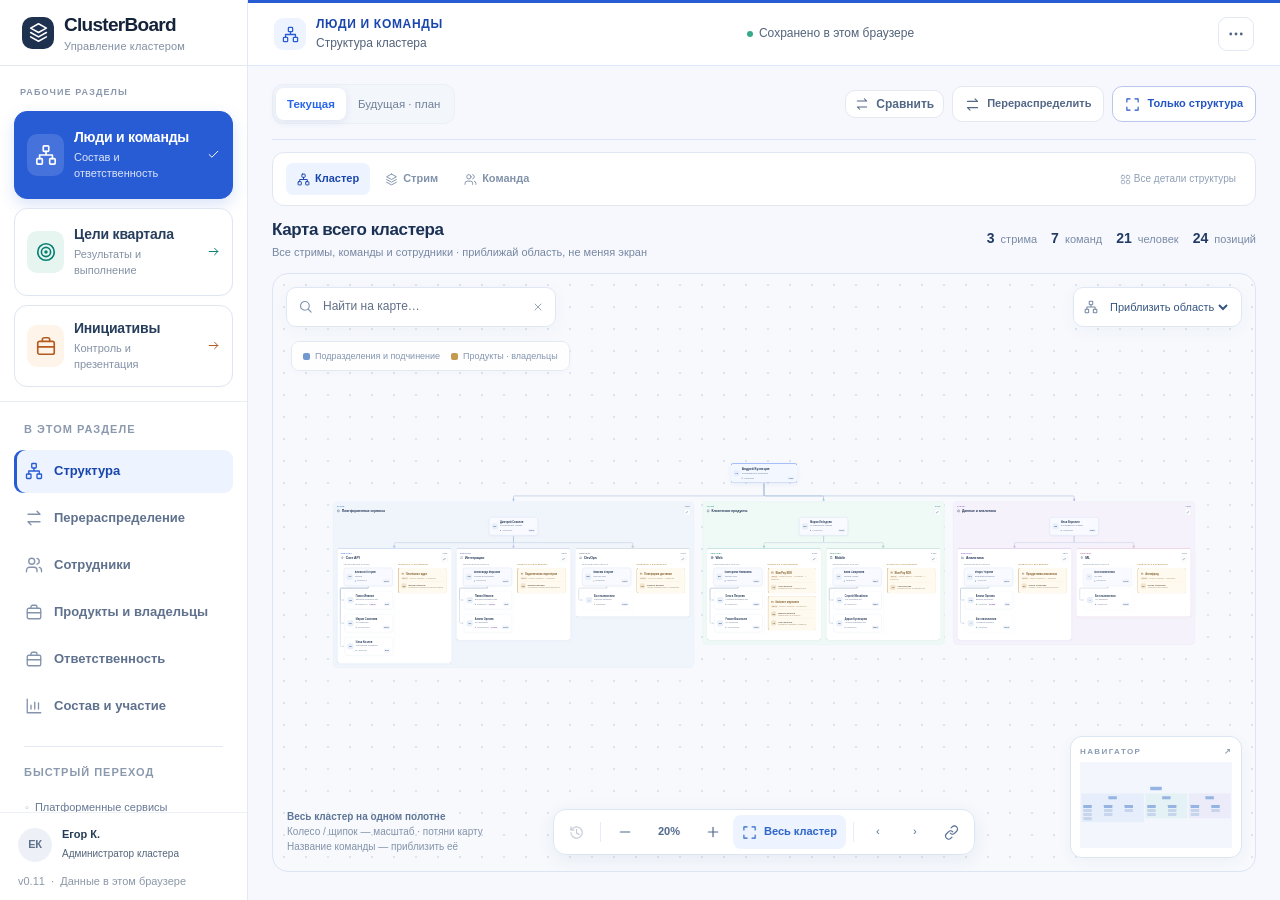
==== commit 83b8c281: "Sync deployed ClusterBoard v0.11 Copy the deployed HTML, version manifest, README, acceptance notes " ====
--- a/public/index.html
+++ b/public/index.html
@@ -1,14 +1,15 @@
 <!doctype html>
 <html lang="ru">
 <head>
+<meta name="clusterboard-version" content="0.11">
+<meta name="clusterboard-build" content="gantt-release-fix-1">
 <meta charset="utf-8">
 <meta name="viewport" content="width=device-width,initial-scale=1,viewport-fit=cover">
 <meta name="color-scheme" content="light">
 <meta name="theme-color" content="#ffffff">
 <meta name="apple-mobile-web-app-capable" content="yes">
 <meta name="apple-mobile-web-app-title" content="ClusterBoard">
-<title>ClusterBoard 0.10.1 — инициативы и Гант</title>
-<meta name="clusterboard-version" content="0.10.1">
+<title>ClusterBoard 0.11 — инициативы</title>
 <style>
 :root{--blue:#2c66f5;--blue-light:#eaf1ff;--navy:#142448;--ink:#202e49;--muted:#8794aa;--border:#e6ebf5;--surface:#fff;--bg:#f7f9fd;--shadow:0 8px 34px rgba(40,68,126,.055);--green:#11a887;--violet:#8250e9;--amber:#e89c3a;--red:#e14b62}
 *{box-sizing:border-box}html,body{height:100%}body{margin:0;background:var(--bg);color:var(--ink);font:13px/1.42 -apple-system,BlinkMacSystemFont,"Segoe UI",Arial,sans-serif}button,input,select,textarea{font:inherit}button{cursor:pointer}button:disabled{opacity:.45;cursor:not-allowed}.app{height:100vh;min-height:660px;display:grid;grid-template-columns:202px minmax(0,1fr) 350px;grid-template-rows:65px minmax(0,1fr)}.left{grid-column:1;grid-row:1/3;border-right:1px solid var(--border);background:#fff;display:flex;flex-direction:column;min-height:0}.brand{height:65px;display:flex;gap:10px;align-items:center;padding:0 21px;font-size:17px;font-weight:760;letter-spacing:-.6px;border-bottom:1px solid var(--border);color:var(--navy)}.brand-mark{height:31px;width:31px;display:grid;place-items:center;color:#fff;border-radius:10px;background:linear-gradient(145deg,#2d7cff,#675af8);box-shadow:0 4px 12px #367cf83a}.brand small{font-size:10px;display:block;color:#94a0b2;letter-spacing:0;font-weight:500;margin-top:-3px}.nav{padding:19px 11px;display:grid;gap:5px}.nav-btn{width:100%;border:0;background:transparent;border-radius:11px;text-align:left;display:flex;align-items:center;gap:13px;color:#687993;padding:12px 13px;font-weight:570}.nav-btn svg{width:18px;height:18px}.nav-btn:hover{background:#f3f6fc}.nav-btn.active{background:#eaf1ff;color:#2466ef;font-weight:760}.nav-divider{height:1px;background:var(--border);margin:9px 9px}.nav-label{font-size:10px;font-weight:800;color:#a3adbd;text-transform:uppercase;letter-spacing:1px;margin:12px 13px 3px}.tree-item{border:0;background:none;color:#687995;text-align:left;padding:7px 8px;border-radius:7px;width:100%;overflow:hidden;white-space:nowrap;text-overflow:ellipsis;font-size:11.5px}.tree-item:hover{background:#f5f8fe;color:var(--blue)}.tree-item span{color:#aebbd1;margin-right:6px}.left-bottom{margin-top:auto;padding:16px}.help-card{border:1px solid var(--border);border-radius:13px;background:#fafcff;padding:13px;line-height:1.6}.help-card b{display:block;color:#354766;font-size:12px}.help-card small{color:#91a0b6}.user-mini{display:flex;gap:9px;align-items:center;margin-top:15px;padding:9px 2px}.avatar{flex:none;display:grid;place-items:center;border-radius:50%;background:linear-gradient(135deg,#f0b4a0,#6579a6);color:white;font-weight:780;letter-spacing:-.3px}.avatar.md{width:34px;height:34px;font-size:11px}.avatar.sm{width:26px;height:26px;font-size:9px}.avatar.tiny{width:20px;height:20px;font-size:8px}.user-mini b{display:block}.user-mini small{color:var(--muted)}
@@ -461,7 +462,7 @@
 
 </style>
 <style>
-/* 0.10.1 — load/recovery UI and viewport fallbacks: visible without app JS. */
+/* 0.9 — load/recovery UI and viewport fallbacks: visible without app JS. */
 .cb-boot{position:fixed;inset:0;z-index:10000;background:#f5f8fc;display:flex;align-items:center;justify-content:center;padding:22px;font:15px/1.55 -apple-system,BlinkMacSystemFont,'Segoe UI',sans-serif;color:#243751;overflow:auto}
 .cb-boot[hidden],#cb-boot [hidden],#cb-storage-warning[hidden]{display:none!important}
 .cb-boot-card{background:white;border:1px solid #dce5f0;border-radius:22px;padding:30px;width:100%;max-width:510px;box-shadow:0 14px 45px #183c6610}
@@ -476,8 +477,8 @@
 @media(max-width:760px){.app.v05,.app.v06,.m7-focus-shell{height:var(--available-height,100vh)}.c8-modal.modal{height:var(--available-height,100vh)!important;max-height:var(--available-height,100vh)!important}.m7-searchbox,.m7-jump,.m7-bottom{-webkit-backdrop-filter:none;backdrop-filter:none}.c82-lite-intro{display:block}.c82-lite-intro .btn{margin-top:12px}.c82-lite-grid{grid-template-columns:minmax(0,1fr)}.c82-lite-stream{padding:12px}.cb-boot-card{padding:23px}.cb-boot h1{font-size:21px}.cb-boot button{flex:1 1 auto}}
 
 </style>
-<style id="clusterboard-initiatives-v0101">
-/* ClusterBoard 0.10.1: isolated initiative workspace. Existing module styles are retained. */
+<style id="clusterboard-initiatives-v09">
+/* ClusterBoard 0.11: isolated initiative workspace. Existing module styles are retained. */
 .v06 .portal-modules .module-card[data-module="initiatives"]{--card:#b45b20;--card-dark:#934716;--card-soft:#fff4e9;--card-border:#f1dac4}
 .v06.module-initiatives{--module-accent:#b45b20;--module-dark:#934716;--module-soft:#fff1e4;--module-tint:#faf9f6;--module-line:#eee2d6}
 .v06 .portal-modules .module-card[data-module="initiatives"]{min-height:75px}
@@ -497,17 +498,458 @@
 @media(prefers-reduced-motion:reduce){.c9-app *,.c9-overlay *{transition:none!important;scroll-behavior:auto!important}}
 
 </style>
-<style id="gantt-styles">
-/* Scoped to the initiative timeline; existing people/goal styles are untouched. */
-.cbg{color:#243c56;min-width:0}.cbg-heading{display:flex;justify-content:space-between;align-items:center;gap:14px;margin:20px 0 12px}.cbg h2{font-size:21px;margin:0 0 5px}.cbg p,.cbg small{color:#6b8098;font-size:12px}.cbg-tools{display:flex;flex-wrap:wrap;gap:9px;align-items:center;margin-bottom:15px}.cbg-tools>div{display:flex;gap:3px}.cbg-tools label{font-size:11px;display:flex;align-items:center;gap:6px}.cbg-tools select{padding:8px;border:1px solid #dde4ee;border-radius:8px;background:#fff;font:inherit}.cbg .cbg-active{background:#a45d2e;color:#fff}.cbg-scroll{border:1px solid #dde5ee;border-radius:12px;overflow:auto;max-height:62vh;background:#fff;overscroll-behavior:contain}.cbg-grid{width:calc(var(--cbg-label) + var(--cbg-width));min-width:100%}.cbg-row{display:grid;grid-template-columns:var(--cbg-label) var(--cbg-width)}.cbg-name{position:sticky;left:0;z-index:2;background:#fff;border-right:1px solid #dce4ef;padding:12px;display:flex;align-items:center;gap:8px;min-width:0}.cbg-name>div{min-width:0}.cbg-name button{display:block;text-align:left;font:inherit;font-size:12px;font-weight:650;color:#314c6c;line-height:1.5;white-space:normal;overflow-wrap:anywhere;border:0;background:none;cursor:pointer;padding:0}.cbg-name small{display:block;font-size:10px;line-height:1.6;margin-top:3px}.cbg-name input{flex:0 0 15px;width:15px;height:15px;accent-color:#a45d2e}.cbg-head{position:sticky;top:0;z-index:5;min-height:80px;background:#f4f7fb;border-bottom:1px solid #dde5ee}.cbg-head .cbg-name{display:block;background:#f4f7fb;font-size:12px;z-index:6}.cbg-axis{position:relative;min-height:80px;overflow:hidden}.cbg-axis>b{display:block;font-size:12px;padding:12px 10px}.cbg-axis>span{position:absolute;bottom:8px;font-size:10px;border-left:1px solid #dae3ef;padding-left:5px;white-space:nowrap;overflow:hidden}.cbg-axis>em{position:absolute;top:31px;transform:translateX(-50%);font-size:9px;background:#d85050;color:#fff;padding:2px 4px;border-radius:3px;font-style:normal}.cbg-group{min-height:36px;background:#eef3f8;border-bottom:1px solid #e2e9f1}.cbg-group .cbg-name{background:#eef3f8;padding:8px 12px}.cbg-group button{font-size:11px}.cbg-group small{display:inline}.cbg-task{min-height:96px;border-bottom:1px solid #ecf0f5}.cbg-track{position:relative;min-height:96px;background:repeating-linear-gradient(to right,transparent,transparent calc(var(--cbg-step) - 1px),#eef2f7 calc(var(--cbg-step) - 1px),#eef2f7 var(--cbg-step));overflow:hidden}.cbg-today{position:absolute;top:0;bottom:0;width:2px;background:#db5b5b;z-index:1;pointer-events:none}.cbg-bar{position:absolute;top:22px;height:31px;border:1px solid #93aec6;background:#dce8f3;border-radius:7px;overflow:hidden;cursor:pointer;color:#203f5a;padding:0;z-index:2}.cbg-bar i{position:absolute;left:0;top:0;bottom:0;background:#82afd4}.cbg-bar span{position:relative;font-weight:700;font-size:11px}.cbg-bar.in_progress{background:#d9ebfa}.cbg-bar.blocked{border-color:#d78d8d;background:#fbe2e2}.cbg-bar.blocked i{background:#e49b9b}.cbg-bar.done{background:#dff1e5;border-color:#91b69e}.cbg-bar.done i{background:#9ac9aa}.cbg-bar.paused{background:#fcf0d8;border-color:#dbc07c}.cbg-bar.paused i{background:#e0c47f}.cbg-dates{position:absolute;top:59px;white-space:nowrap;font-size:9px!important}.cbg-notice{border:1px solid #e8d6ae;background:#fffaf0;padding:14px;border-radius:10px;font-size:13px;margin-bottom:15px}.cbg-notice p{line-height:1.6;margin:6px 0 10px}.cbg-demo{color:#987c3e!important}.cbg-missing{border:1px solid #e2e7ef;border-radius:10px;margin:15px 0;background:#fff}.cbg-missing summary{padding:14px;cursor:pointer;font-size:13px;font-weight:650}.cbg-missing>div{display:flex;justify-content:space-between;align-items:center;gap:12px;padding:12px 14px;border-top:1px solid #edf0f5;font-size:12px}.cbg-missing small{display:block;margin-top:5px}.cbg-hint{font-size:11px!important;line-height:1.6}.cbg button:focus-visible,.cbg-scroll:focus-visible,.cbg select:focus-visible{outline:3px solid #5e8ccc;outline-offset:2px}
-#cbg-full{position:fixed;inset:0;z-index:2000;background:#f6f8fc;display:flex;flex-direction:column;padding:20px 28px;color:#243c56}#cbg-full>header{display:flex;align-items:center;justify-content:space-between;gap:14px;padding-bottom:14px;border-bottom:1px solid #dfe6ef}#cbg-full>header small{display:block;color:#7386a1;margin-top:5px}.cbg-body{flex:1;overflow:auto;min-height:0}.cbg-body .cbg-scroll{max-height:calc(100dvh - 260px)}#cbg-peek{position:absolute;inset:0;background:#33465c55;display:flex;justify-content:flex-end;z-index:2}#cbg-peek>section{width:min(600px,100%);background:#fff;overflow:auto;padding:24px}.cbg-work #c9-metrics{display:none}.cbg-work .c9-hero{margin-bottom:12px}.cbg-work .c9-filter-body:not(.opened){display:none}.cbg-work .c9-control{margin-bottom:8px}
-@media(max-width:760px){.cbg-heading{align-items:flex-start;margin-top:12px}.cbg-heading>small{display:none}.cbg h2{font-size:18px}.cbg-tools .btn{min-height:42px;padding:8px 10px;font-size:11px}.cbg-tools label{width:100%;justify-content:space-between}.cbg-tools select{flex:1;min-height:42px}.cbg-scroll{max-height:65vh}.cbg-name{padding:9px}.cbg-name button{font-size:11px}.cbg-name small{font-size:9px}.cbg-task{min-height:114px}.cbg-track{min-height:114px}.cbg-dates{font-size:8px!important}.cbg-missing>div{align-items:flex-start}.cbg-missing .btn{min-height:44px;flex-shrink:0}#cbg-full{padding:12px;padding-top:max(12px,env(safe-area-inset-top));padding-bottom:max(12px,env(safe-area-inset-bottom))}#cbg-full>header b{font-size:13px}#cbg-full>header small{font-size:10px}#cbg-full .cbg-body .cbg-scroll{max-height:55vh}}
+<style id="c10-gantt-styles">
+/* ClusterBoard 0.11 — isolated initiative timeline. No people/goal selectors. */
+.c10-gantt{--g-line:#e8edf3;--g-ink:#263c57;--g-muted:#7c8d9f;--g-copper:#a76332;color:var(--g-ink);min-width:0}
+.c10-gantt button,.c10-gantt input,.c10-gantt select{font:inherit}
+.c10-gantt button:focus-visible,.c10-gantt select:focus-visible,.c10-scroll:focus-visible{outline:3px solid #447cdb;outline-offset:2px}
+.c10-heading{display:flex;align-items:flex-start;justify-content:space-between;gap:16px;margin:20px 0 15px}.c10-heading h2{font-size:20px;font-weight:720;letter-spacing:-.4px;margin:0 0 7px}.c10-heading p{font-size:11px;color:#7b8da2;margin:0;line-height:1.7}.c10-counts{display:flex;gap:8px;flex-wrap:wrap}.c10-count{display:flex;align-items:center;gap:6px;padding:7px 10px;border:1px solid #e4e9ef;border-radius:8px;font-size:10px;background:white;white-space:nowrap}.c10-count b{font-size:14px}.c10-count.warn{background:#fff8ed;border-color:#f1e3c9;color:#90652e}
+.c10-toolbar{display:flex;gap:9px;flex-wrap:wrap;align-items:center;padding:12px 15px;background:#fff;border:1px solid var(--g-line);border-bottom:0;border-radius:13px 13px 0 0}.c10-toolbar .c9-segment{background:#f4f6f9}.c10-toolbar .c9-segment button{font-size:11px;padding:8px 12px;min-height:34px}.c10-toolbar .c9-segment button.active{background:#fff;color:#8c532d;box-shadow:0 1px 4px #25344e13}.c10-toolbar label{display:flex;align-items:center;gap:6px;color:#8292a4;font-size:10px}.c10-toolbar select{font-size:11px;color:#445b74;border:1px solid #e1e7ef;border-radius:7px;padding:8px;background:white;max-width:160px;min-height:34px}.c10-toolbar .c10-spacer{flex:1}.c10-period{font-size:11px;color:#4f637a;white-space:nowrap;font-variant-numeric:tabular-nums}.c10-toolbar .btn{min-height:34px}
+.c10-scroll{position:relative;isolation:isolate;overflow:auto;max-height:620px;min-height:170px;border:1px solid var(--g-line);background:white;overscroll-behavior:contain;scrollbar-width:thin;scrollbar-color:#c7d2df #f6f8fa;touch-action:pan-x pan-y;-webkit-overflow-scrolling:touch}.c10-inner{position:relative;width:calc(var(--c10-label) + var(--c10-width));min-height:100%;font-size:12px}.c10-gridrow{display:grid;grid-template-columns:var(--c10-label) var(--c10-width);position:relative}.c10-head{position:sticky;top:0;z-index:12;height:66px;background:#fbfcfe;border-bottom:1px solid var(--g-line)}.c10-corner{position:sticky;left:0;z-index:14;background:#fbfcfe;box-shadow:1px 0 0 var(--g-line);padding:13px 16px;display:flex;align-items:center;justify-content:space-between;gap:8px}.c10-corner b{font-size:11px}.c10-corner small{display:block;font-size:9px;color:#8697aa;margin-top:5px}.c10-axis{position:relative;overflow:hidden;color:#6f8198;font-size:10px}.c10-months{height:30px;position:relative;border-bottom:1px solid var(--g-line);background:#f7f9fc}.c10-month{position:absolute;top:0;bottom:0;border-left:1px solid #dde5ef;padding:8px 8px;white-space:nowrap;overflow:hidden;font-weight:650;color:#607792}.c10-ticks{height:35px;position:relative}.c10-tick{position:absolute;top:0;bottom:0;border-left:1px solid #e9eef4;padding:10px 5px;overflow:hidden;white-space:nowrap;text-align:center;font-variant-numeric:tabular-nums}.c10-tick.weekend{background:#f0f3f7;color:#a4afbc}
+.c10-group{height:38px;background:#f2f6fa;border-bottom:1px solid #e5ebf2}.c10-group-name{position:sticky;left:0;z-index:6;background:#f2f6fa;box-shadow:1px 0 0 #e5ebf2;display:flex;align-items:center;gap:9px;padding:0 14px;min-width:0}.c10-group-name button{background:none;border:0;text-align:left;display:flex;align-items:center;gap:8px;padding:0;cursor:pointer;color:#4f6884;width:100%;height:100%;font-size:11px;font-weight:650;min-width:0}.c10-group-name button span{overflow:hidden;text-overflow:ellipsis;white-space:nowrap}.c10-group-name em{font-style:normal;font-size:10px;color:#91a1b3;margin-left:auto}.c10-group-range{font-size:10px;color:#94a2b4;display:flex;align-items:center;gap:7px;padding:0 15px}.c10-group-dot{width:7px;height:7px;border-radius:3px;background:#b68055;flex-shrink:0}
+.c10-row{height:100px;border-bottom:1px solid #edf1f5}.c10-row:last-child{border-bottom:0}.c10-row:hover .c10-task{background:#fafcff}.c10-row.selected .c10-task{background:#fff9f3}.c10-task{position:sticky;left:0;z-index:5;background:#fff;box-shadow:1px 0 0 #dfe7f0;padding:11px 12px 10px 16px;display:flex;align-items:flex-start;gap:10px;min-width:0}.c10-task input[type=checkbox]{width:14px;height:14px;flex-shrink:0;accent-color:#b07345;margin:6px 0 0}.c10-task-body{min-width:0;flex:1}.c10-task-title{border:0;background:none;padding:0;text-align:left;width:100%;cursor:pointer;font-size:12px!important;font-weight:650!important;color:#324b69;line-height:1.45;display:-webkit-box;-webkit-line-clamp:2;-webkit-box-orient:vertical;overflow:hidden;max-height:35px}.c10-person{display:flex;gap:5px;align-items:center;color:#7c8fa4;font-size:10px;margin-top:5px;min-width:0;overflow:hidden;white-space:nowrap;text-overflow:ellipsis}.c10-task-meta{display:flex;gap:5px;align-items:center;font-size:9px;margin-top:6px;overflow:hidden;white-space:nowrap}.c10-task-code{color:#97a6b7;font-variant-numeric:tabular-nums}.c10-task-priority{border-radius:4px;padding:2px 4px;background:#f3f5f9;color:#7e8ba1}.c10-task-priority.P0{background:#fff0ef;color:#b4514d}.c10-task-meta .c9-pill{font-size:8px;padding:2px 4px;line-height:1.4}.c10-timeline{position:relative;min-width:0;background:#fff;overflow:hidden}.c10-line{position:absolute;top:0;bottom:0;width:1px;background:#e9eef4;pointer-events:none}.c10-shade{position:absolute;top:0;bottom:0;background:#f6f8fb;pointer-events:none}.c10-today{position:absolute;width:2px;top:0;bottom:0;background:#d57553;pointer-events:none;z-index:3}.c10-today:before{content:'';position:absolute;top:0;left:-3px;width:8px;height:6px;background:#d57553;border-radius:0 0 3px 3px}.c10-today-head{background:#fff2e7;color:#a45b35;font-size:9px;position:absolute;top:31px;height:34px;display:flex;align-items:center;padding:0 7px;border-left:2px solid #d57553;z-index:3;white-space:nowrap}
+.c10-bar{position:absolute;top:27px;height:31px;border:1px solid var(--bar-border);background:var(--bar-base);border-radius:7px;text-align:left;padding:0;overflow:hidden;cursor:pointer;box-shadow:0 2px 3px #3043680a;min-width:7px;color:var(--bar-text);z-index:4}.c10-bar:hover{filter:brightness(.97);box-shadow:0 3px 7px #30436820}.c10-fill{position:absolute;inset:0 auto 0 0;max-width:100%;background:var(--bar-fill);opacity:.8;pointer-events:none}.c10-bar-label{position:relative;display:block;padding:6px 9px;font-size:10px;font-weight:650;white-space:nowrap;overflow:hidden;text-overflow:ellipsis;line-height:17px}.c10-bar.narrow .c10-bar-label{padding-left:3px}.c10-bar-note{position:absolute;top:65px;font-size:9px;color:#8c9aac;white-space:nowrap;pointer-events:none;max-width:100%;overflow:hidden}.c10-bar-note.late{color:#ba614b}.c10-scheduled{--bar-base:#ecf1f9;--bar-fill:#b1c5e4;--bar-border:#b6c8e0;--bar-text:#3b597c}.c10-in_progress{--bar-base:#eaf1ff;--bar-fill:#9abaf5;--bar-border:#aac5f4;--bar-text:#2f5487}.c10-blocked{--bar-base:#fff0ea;--bar-fill:#efb39d;--bar-border:#edb39b;--bar-text:#954c36}.c10-paused{--bar-base:#f0edf6;--bar-fill:#c7bddc;--bar-border:#cfc5df;--bar-text:#6f5e8e}.c10-done{--bar-base:#e8f5ef;--bar-fill:#a4d7bf;--bar-border:#a7d4bd;--bar-text:#316f53}.c10-cancelled{--bar-base:#f0f2f4;--bar-fill:#d1d7df;--bar-border:#d8dee7;--bar-text:#8a98a8}.c10-risk-edge{box-shadow:inset 3px 0 #c07b45}
+.c10-legend{display:flex;align-items:center;gap:13px;flex-wrap:wrap;padding:13px 15px;font-size:10px;color:#7b8da2;border:1px solid var(--g-line);border-top:0;background:#fff;border-radius:0 0 13px 13px}.c10-legend>span{display:inline-flex;gap:6px;align-items:center}.c10-legend i{display:inline-block;width:11px;height:8px;border-radius:2px;background:var(--bar-fill,#b1c5e4);border:1px solid var(--bar-border,#b6c8e0)}.c10-legend .today-i{height:12px;width:2px;background:#d57553;border:0;border-radius:0}.c10-footnote{font-size:10px;line-height:1.75;color:#8798aa;margin:12px 2px}.c10-scrollhint{color:#9aabba;font-size:10px;display:none}.c10-note{background:#f9fbfe;padding:10px 14px;border:1px solid #e5eaf2;border-radius:8px;font-size:11px;color:#778ba5;margin-bottom:12px}.c10-note.demo{background:#fffaf2;border-color:#efe3ce;color:#978159;display:flex;align-items:center;justify-content:space-between;gap:12px}.c10-unscheduled{border:1px solid #e6eaf1;background:#fff;border-radius:12px;margin-top:16px;overflow:hidden}.c10-unscheduled summary{cursor:pointer;padding:15px 18px;font-size:12px;font-weight:650;color:#627893}.c10-unscheduled summary span{font-size:10px;color:#9aa5b3;font-weight:400;margin-left:10px}.c10-missing-row{display:flex;justify-content:space-between;gap:16px;padding:14px 18px;border-top:1px solid #edf1f6;align-items:center}.c10-missing-row b{font-size:12px;line-height:1.5;display:block;color:#405975}.c10-missing-row p{font-size:10px;color:#9b8566;margin:5px 0 0}.c10-missing-row .btn{flex-shrink:0}.c10-empty{padding:40px 24px;background:#fff;border:1px dashed #d9e1ec;border-radius:12px;text-align:center}.c10-empty h3{font-size:17px;color:#405973;margin:10px 0}.c10-empty p{font-size:12px;color:#8698ad;line-height:1.8;max-width:520px;margin:0 auto 15px}.c10-selection{display:flex;justify-content:space-between;align-items:center;flex-wrap:wrap;gap:10px;font-size:10px;color:#8c9bad;margin:12px 2px}.c10-selection b{color:#516a85}
+#c10-presentation{position:fixed;inset:0;z-index:1600;background:#f6f8fb;display:flex;flex-direction:column;color:#293f5b;padding:0;overflow:hidden}.c10-present-head{background:#fff;border-bottom:1px solid #e2e8f0;display:flex;justify-content:space-between;align-items:center;gap:18px;padding:20px 32px;flex-shrink:0}.c10-present-brand{display:flex;gap:12px;align-items:center;min-width:0}.c10-present-brand .section-location-icon{color:#aa683b;background:#fcf1e8}.c10-present-brand h1{font-size:21px;line-height:1.3;margin:0;font-weight:720;letter-spacing:-.4px}.c10-present-brand small{font-size:11px;color:#8b99a9;display:block;margin-top:6px}.c10-present-main{padding:15px 32px 18px;min-height:0;flex:1;overflow:auto}.c10-present-main .c10-heading{margin:0 0 14px}.c10-present-main .c10-heading h2{font-size:16px}.c10-present-main .c10-scroll{max-height:calc(100vh - 320px);max-height:calc(100dvh - 320px)}.c10-present-footer{padding:11px 32px;border-top:1px solid #e2e8f0;background:#fff;font-size:10px;color:#8c9caf;display:flex;justify-content:space-between;gap:10px;flex-shrink:0}.c10-present-actions{display:flex;gap:8px;align-items:center}.c10-present-actions .btn{background:white}.c10-peek-scrim{position:absolute;inset:0;background:#263d5b30;z-index:20;display:flex;justify-content:flex-end}.c10-peek{width:min(530px,100%);height:100%;overflow:auto;box-sizing:border-box;background:white;padding:24px;box-shadow:-15px 0 45px #243e6020}.c10-peek-head{display:flex;justify-content:space-between;align-items:center;margin-bottom:20px;font-size:11px;color:#8e9eb2}.c10-detail-period{background:#f7f9fd;border:1px solid #e4ebf5;border-radius:10px;padding:14px;margin:18px 0;font-size:12px;color:#536d8b;line-height:1.8}.c10-detail-period b{font-weight:650}.c10-field-note{grid-column:1/-1;background:#f6f8fb;color:#8c9aae;padding:10px 12px;border-radius:7px;font-size:10px;line-height:1.7}
+.c9-app .mobile-nav{grid-template-columns:repeat(5,minmax(0,1fr))}
+@media(min-width:761px){.c10-present-main .c10-row{height:105px}.c10-present-main .c10-task-title{font-size:14px!important;max-height:41px}.c10-present-main .c10-person{font-size:11px}.c10-present-main .c10-bar-label{font-size:12px}.c10-present-main .c10-bar{height:34px}}
+@media(max-width:1100px){.c10-toolbar .c10-spacer{display:none}.c10-toolbar .c10-period{margin-left:auto}.c10-heading{flex-direction:column}.c10-toolbar select{max-width:145px}}
+@media(max-width:760px){.c10-heading{margin-top:13px;gap:10px}.c10-heading h2{font-size:19px}.c10-heading p{font-size:11px}.c10-count{font-size:10px}.c10-toolbar{gap:8px;padding:10px}.c10-toolbar .c9-segment{flex:1;display:flex;min-width:0}.c10-toolbar .c9-segment button{padding:9px 10px;font-size:11px;flex:1;min-height:40px}.c10-toolbar label{display:none}.c10-toolbar .c10-period{width:100%;order:5;text-align:center;font-size:11px;margin-top:2px}.c10-toolbar .c10-today-btn{min-height:40px;font-size:11px;padding:8px 10px}.c10-toolbar .c10-show-btn{display:none}.c10-row{height:113px}.c10-task{padding:10px 8px;gap:6px}.c10-task-title{font-size:11px!important;max-height:47px;-webkit-line-clamp:3;line-height:1.4}.c10-task input[type=checkbox]{width:14px;height:14px;margin-top:2px}.c10-task-meta .c9-pill{display:none}.c10-person{font-size:9px;margin-top:4px}.c10-task-meta{font-size:8px;gap:4px}.c10-group-name{padding:0 8px}.c10-group-name button{font-size:10px;gap:5px}.c10-head{height:67px}.c10-corner{padding:10px 9px}.c10-corner small{font-size:8px}.c10-corner b{font-size:10px}.c10-bar{top:30px;height:33px}.c10-bar-label{font-size:10px}.c10-bar-note{top:72px;font-size:9px}.c10-scroll{max-height:530px;border-radius:0;min-height:160px}.c10-scrollhint{display:block;margin:10px 1px}.c10-legend{font-size:9px;gap:8px;padding:11px}.c10-footnote{font-size:10px}.c10-missing-row{padding:13px;gap:12px;align-items:flex-start}.c10-missing-row b{font-size:11px}.c10-missing-row .btn{font-size:10px;min-height:40px;padding:8px}.c10-unscheduled summary{padding:14px;font-size:11px}.c10-unscheduled summary span{display:block;margin:7px 0 0}.c10-note.demo{align-items:flex-start;font-size:10px}.c10-selection{font-size:10px}.c10-present-head{padding:14px 12px;gap:8px}.c10-present-brand .section-location-icon{display:none}.c10-present-brand h1{font-size:16px}.c10-present-brand small{font-size:9px;line-height:1.6}.c10-present-actions .c10-native-full{display:none}.c10-present-actions .btn{font-size:11px;min-height:40px;padding:9px 10px}.c10-present-main{padding:12px}.c10-present-main .c10-heading h2{display:none}.c10-present-main .c10-scroll{max-height:calc(100vh - 335px);max-height:calc(100dvh - 335px)}.c10-present-main .c10-footnote{font-size:9px}.c10-present-footer{padding:10px 12px;padding-bottom:max(10px,env(safe-area-inset-bottom));font-size:9px;line-height:1.5}.c10-present-footer .c10-keyhint{display:none}.c10-peek{padding:18px}.c10-peek-head button{min-height:44px}.c9-app .c9-segment button{padding-left:10px;padding-right:10px}.c9-app .mobile-nav span{font-size:9px}}
+@media(prefers-reduced-motion:reduce){.c10-gantt *{scroll-behavior:auto!important;transition:none!important}}
+
+/* Give the new view the canvas area; registry and board retain their original layout. */
+.c10-work #c9-metrics{display:none}.c10-work .c9-hero{margin-bottom:18px}.c10-work .c9-filter-body{display:none}.c10-work .c9-filter-body.opened{display:grid}.c10-work .c9-filter-toggle{display:inline-flex}.c10-work .c9-search{min-width:120px}.c10-work .c9-control-top{flex-wrap:wrap}.c10-work #c10-metric{max-width:170px}.c10-work #c9-sort{max-width:205px}.c10-work .c10-heading{margin-top:17px}.c10-work .c10-scroll{max-height:650px}
+@media(max-width:760px){.c10-work .c9-control-top{display:flex;flex-wrap:wrap}.c10-work .c9-segment{order:0}.c10-work .c9-search{order:1;width:100%;flex-basis:100%}.c10-work #c10-metric{display:block;order:3;flex:1;max-width:none;width:auto;min-width:0}.c10-work #c9-sort{display:none}.c10-work .c9-filter-toggle{order:4}.c10-work .c9-filter-body.opened{display:grid}.c10-work .c10-scroll{max-height:500px}}
+
+</style>
+<style id="gantt-release-fix">
+.c101-empty{margin-top:14px;padding:22px 18px;border-style:solid;background:#fafcff}
+.c101-empty h3{font-size:15px}.c101-empty-row{min-height:94px}.c101-empty-row .c10-task{font-size:11px;color:#7d8ea5;align-items:center;white-space:normal}
+.c101-empty-row .c10-timeline{min-height:94px}
+@media(max-width:760px){.c101-empty{padding:18px 12px}.c101-empty h3{font-size:14px}.c101-empty .c9-actions{flex-wrap:wrap}.c101-empty .btn{white-space:normal;min-height:44px}}
+</style>
+<style id="clusterboard-ux11">
+/* 0.11 compact workspaces, readable text and consistent forms */
+:root{--muted:#53657b;--text:#263c56;--u11-ink:#233b56;--u11-secondary:#53637a;--u11-line:#dce4ee}
+.u11{font-size:14px;color:var(--u11-ink)}
+.u11 [hidden]{display:none!important}
+.u11 :where(button,input,select,textarea,summary):focus-visible{outline:3px solid #2563c4!important;outline-offset:3px}
+.u11 :where(input,select,textarea)::placeholder{color:#617086!important;opacity:1}
+.u11 .workspace-inner{padding:18px 24px 28px!important}
+.u11 .workspace-masthead,.u11 .module-masthead,.u11 .workspace-banner{display:none!important}
+.u11 .btn{font-size:13px;min-height:36px;line-height:1.25}
+.u11 .btn.small,.u11 .c9-link{font-size:12px;min-height:28px;min-width:28px}
+.u11 .btn.icon-only{min-width:36px}
+.u11 .nav-btn{font-size:13px}
+.u11 .module-card-title{font-size:14px!important}
+.u11 .module-card-desc,.u11 .brand small,.u11 .nav-label,.u11 .portal-version-tag{font-size:11px!important}
+.u11 .portal-save-state{font-size:12px!important;color:#52637a!important}
+.u11 .portal-save-state.u11-dirty{color:#875100!important;font-weight:650}
+.u11 .portal-save-state.u11-dirty i{background:#b47716}
+.u11 .section-location-text b{font-size:12px!important}
+.u11 .section-location-text span{font-size:12px!important;color:#53637a}
+.u11 .search{height:36px}
+.u11 .search input{font-size:14px}
+.u11 .cb-heading,.u11 .c9-hero,.u11 .u11-page-title{display:flex;align-items:center;justify-content:space-between;gap:16px;margin:0 0 14px;padding:0}
+.u11 .cb-heading h1,.u11 .c9-hero h1,.u11-page-title h1,.u11 .page-heading h1{font-size:25px;line-height:1.2;margin:0;color:#213b57}
+.u11 .cb-heading p,.u11 .c9-hero p,.u11-page-title p{margin:5px 0 0;color:#53637a;font-size:12px;line-height:1.45}
+.u11 .cb-heading .cb-eyebrow,.u11 .c9-hero .c9-eyebrow,.u11 .cb-btnline>.cb-label{display:none}
+.u11 .goal-metrics,.u11 .c9-kpis{display:flex;gap:8px;margin:0 0 12px;padding:0;overflow-x:auto;scrollbar-width:thin}
+.u11 .goal-metric,.u11 .c9-kpi{flex:1 0 auto;min-height:48px;display:flex;align-items:center;gap:7px;padding:10px 12px;border:1px solid #dbe5ee;border-radius:10px;box-shadow:none;white-space:nowrap;min-width:0;text-align:left;background:#fff}
+.u11 .goal-metric b,.u11 .c9-kpi b{font-size:20px;line-height:1;font-weight:750;order:1;color:#223c57}
+.u11 .goal-metric>span:not(.metric-icon),.u11 .c9-kpi>span{font-size:12px;font-weight:600;color:#52627b;order:2}
+.u11 .goal-metric .metric-icon,.u11 .c9-kpi>svg,.u11 .goal-metric>small,.u11 .c9-kpi>small{display:none}
+.u11 .goal-metric.active{background:#edf8f6;border-color:#77b5ac}
+.u11 .c9-kpi.active{background:#fcf3e9;border-color:#cead86}
+.u11 .goal-kind-line{margin:0 0 6px!important;gap:8px;min-height:32px;flex-wrap:wrap}
+.u11 .goal-kind-switch{padding:2px;border-color:#d6e4e2}
+.u11 .goal-kind-switch button{font-size:12px;min-height:30px;color:#52637a}
+.u11 .goal-control{display:flex;flex-wrap:wrap;align-items:center;gap:8px;margin-bottom:10px!important;padding:0 0 10px!important;min-height:40px}
+.u11 .goal-tabs{display:none!important}
+.u11-goal-controls{display:flex;align-items:center;gap:8px;width:100%}
+.u11-goal-controls #g-quarter{min-height:36px;font-size:13px;border:1px solid #d5e2ea;border-radius:8px;padding:6px 10px;color:#354d67;background:#fff}
+.u11 .goal-filters{width:100%;display:none!important;flex-wrap:wrap;gap:8px;background:#f4f8fb;padding:10px;border:1px solid #dce5ed;border-radius:10px}
+.u11 .goal-filters.u11-open{display:flex!important}
+.u11 .goal-filters select{min-height:36px;font-size:13px;flex:1;min-width:130px}
+.u11 .m-filter-toggle,.u11 .m-filter-row,.u11 .m-filter-button{display:none!important}
+.u11 .goal-stream{margin-bottom:12px}
+.u11 .goal-stream-head{padding:11px 14px;min-height:48px}
+.u11 .goal-stream-head h3,.u11 .goal-stream-head b{font-size:14px}
+.u11 .goal-stream-head small,.u11 .goal-stream-head p{font-size:12px;color:#52637a}
+.u11 .goal-grid-head,.u11 .goal-row,.u11 .goal-grid-row{padding-left:14px;padding-right:14px}
+.u11 .goal-row{padding-top:10px;padding-bottom:10px;min-height:62px}
+.u11 .goal-title,.u11 .goal-title b,.u11 .goal-title-main,.u11 .goal-main-title{font-size:14px!important;color:#263e5a;line-height:1.4}
+.u11 .goal-date,.u11 .goal-grid-head,.u11 .goal-grid-head span,.u11 .goal-meta,.u11 .goal-meta small,.u11 .goal-owner,.u11 .goal-owner small,.u11 .goal-progress-label,.u11 .progress-top,.u11 .progress-top span,.u11 .goal-progress-value{font-size:12px!important;color:#52637a!important}
+.u11 .goal-grid-head{font-weight:650;background:#f6f9fc}
+.u11 .goal-status,.u11 .cb-label{font-size:11px!important}
+.u11 .cb-footnote,.u11 .c9-meta-note,.u11 .c10-footnote{font-size:12px!important;color:#53637a;line-height:1.6}
+.u11 .goal-main-filter .btn{min-height:32px}
+.u11 .goal-filter-tag{font-size:12px;padding:8px 10px;margin:6px 0}
+.u11 .goal-filter-tag button{min-height:28px;font-size:12px}
+/* Initiatives: hidden advanced filters, a single compact context heading. */
+.u11 .c9-hero .c9-actions{gap:7px}
+.u11 .c9-hero .btn{white-space:nowrap}
+.u11 .c9-filter-toggle{display:inline-flex!important}
+.u11 .c9-control{margin:0 0 10px}
+.u11 .c9-control-top{padding:8px 10px;gap:8px;flex-wrap:wrap}
+.u11 .c9-segment button{min-height:34px;font-size:12px}
+.u11 .c9-search{min-height:36px;height:36px;flex:1;min-width:150px}
+.u11 .c9-search input{font-size:14px}
+.u11 .c9-filter-body:not(.opened){display:none!important}
+.u11 .c9-filter-body.opened{display:grid!important;grid-template-columns:repeat(3,minmax(0,1fr));padding:12px;gap:12px}
+.u11 .c9-filter-body label{font-size:12px;color:#53637a}
+.u11 .c9-filter-body select{min-height:36px;font-size:13px}
+.u11 .c9-filter-footer{grid-column:1/-1;padding:0;font-size:12px;display:flex;justify-content:space-between;gap:10px}
+.u11 .c9-sort{min-width:0;width:100%}
+.u11 .c9-list-tools{margin:0 0 8px;padding:0;min-height:30px;font-size:12px;color:#53637a}
+.u11 .c9-table th{font-size:12px;color:#4e6076;background:#f5f8fc;padding:10px 8px;line-height:1.3}
+.u11 .c9-table td{padding:9px 8px;font-size:13px;line-height:1.4}
+.u11 .c9-title-btn{font-size:14px!important;line-height:1.4!important}
+.u11 .c9-table .c9-status-text{font-size:12px;line-height:1.45;display:-webkit-box;-webkit-line-clamp:2;-webkit-box-orient:vertical;overflow:hidden}
+.u11 .c9-table small,.u11 .c9-card small,.u11 .c9-updated,.u11 .c9-code,.u11 .c9-owner small,.u11 .c9-due,.u11 .c9-next-label{font-size:12px!important;color:#52637a!important}
+.u11 .c9-pill{font-size:11px;line-height:1.4}
+.u11 .c9-pill.priority{color:#874a12;background:#fff5e8}
+.u11 .c9-table .c9-icon-btn{min-height:30px;min-width:30px}
+.u11 .c9-link{display:inline-flex;align-items:center;justify-content:center;color:#705022!important;padding:4px 6px}
+.u11 .c9-meta-note{margin:10px 0}
+.u11-help{font-size:12px;color:#56667a;line-height:1.5;margin-bottom:6px}
+.u11-help>summary{cursor:pointer;padding:5px 8px;min-height:28px;color:#697083}
+.u11-help[open]{background:#fffaf2;border:1px solid #ecdac0;border-radius:8px;padding:5px}
+.u11-help .c9-demo-note,.u11-help .c10-note{margin:0;padding:8px;min-height:0;font-size:12px}
+.u11 .c10-gantt{padding:0}
+.u11 .c10-heading{margin:0 0 8px!important;padding:0;align-items:center}
+.u11 .c10-heading h2,.u11 .c10-heading p{display:none}
+.u11 .c10-counts{gap:6px}
+.u11 .c10-count{font-size:12px;color:#53637a;padding:5px 8px}
+.u11 .c10-selection{padding:4px 0;margin:0;font-size:12px}
+.u11 .c10-toolbar{padding:8px 10px;margin:0;gap:8px;flex-wrap:wrap}
+.u11 .c10-toolbar label,.u11 .c10-period{font-size:12px;color:#53637a}
+.u11 .c10-toolbar select{min-height:34px;font-size:12px}
+.u11 .c10-task-code,.u11 .c10-task-meta,.u11 .c10-period,.u11 .c10-tick,.u11 .c10-task small{font-size:12px!important;color:#52637a!important}
+.u11 .c10-task-title{font-size:14px!important}
+.u11 .c10-scrollhint{font-size:12px;color:#53637a}
+.u11 .c10-present-head h1{font-size:23px}
+.u11 .c10-present-footer{font-size:12px;color:#52637a}
+/* Common form, modal and inspector behavior. */
+.u11 .u11-modal{max-width:760px;max-height:calc(100dvh - 48px);display:flex;flex-direction:column;overflow:hidden;padding:24px 24px 0;border-radius:16px}
+.u11 .u11-modal>h2{font-size:23px;margin:0 0 6px;color:#263e59;flex-shrink:0;padding-right:32px}
+.u11 .u11-modal>p{font-size:13px;line-height:1.5;color:#53637a;flex-shrink:0;margin:0 0 18px}
+.u11 .u11-modal-content,.u11 .u11-modal .c8-modal-body{overflow-y:auto;overscroll-behavior:contain;flex:1;min-height:0;padding:0 3px 18px}
+.u11 .u11-modal .modal-actions{position:sticky;bottom:0;flex-shrink:0;border-top:1px solid #dce4ee;padding:14px 0 18px;display:flex;flex-wrap:wrap;align-items:center;gap:8px;background:white;margin:0}
+.u11 .u11-modal .modal-actions .btn{min-height:38px}
+.u11-form-state{display:block;flex-basis:100%;font-size:12px;line-height:1.4;color:#52637a}
+.u11-form-state.u11-dirty{color:#875100;font-weight:600}
+.u11-form-footer,.u11 .c9-panel-footer{display:flex;align-items:center;gap:8px;flex-wrap:wrap}
+.u11 .goal-form .field,.u11 .field{margin-bottom:14px}
+.u11 .goal-form .field label,.u11 .field>label,.u11 .c8-form .field label{font-size:12px;color:#52637a;font-weight:650}
+.u11 .goal-form input,.u11 .goal-form select,.u11 .goal-form textarea,.u11 .u11-modal .field input:not([type="checkbox"]):not([type="radio"]),.u11 .u11-modal .field select,.u11 .u11-modal .field textarea{min-height:38px;font-size:14px;line-height:1.45;color:#253c56}
+.u11 .goal-form textarea{min-height:68px}
+.u11 .goal-form small,.u11 .field small,.u11 .goal-event small,.u11 .c8-subtle,.u11 .c8-picker-head small,.u11 .c8-pickcopy small,.u11 .c8-picker-foot,.u11 .c8-product-suggestion{font-size:12px!important;color:#53637a}
+.u11 .goal-form .goal-progress-editor{margin:0 0 12px;padding:12px;background:#eef8f6;border-color:#cde4dd}
+.u11 .goal-progress-editor input[type="number"]{font-size:22px;min-height:40px}
+.u11 .goal-progress-editor input[type="range"]{min-height:28px}
+.u11 .goal-due-progress{font-size:12px;color:#52637a}
+.u11 .u11-goal-head{padding:15px 18px 12px}
+.u11 .u11-goal-head h3{margin:6px 0 10px;font-size:17px;line-height:1.45}
+.u11-goal-facts{display:flex;align-items:center;gap:8px;flex-wrap:wrap}
+.u11-goal-update>h3{font-size:14px;color:#205c52;margin:0 0 12px}
+.u11 .inspector-scroll{padding:16px 18px}
+.u11 .inspector-footer{padding:12px 18px}
+.u11 .c8-formteam,.u11-details{border:1px solid #dce5ee;background:#fff;border-radius:10px;margin:10px 0;min-width:0}
+.u11 .c8-formteam>summary,.u11-details>summary{padding:12px 13px!important;min-height:42px;font-size:13px!important;color:#354e68!important;font-weight:650;cursor:pointer;line-height:1.4}
+.u11-details>div,.u11 .c8-formteam>.c8-picker{padding:12px;border-top:1px solid #e6ebf1}
+.u11 .c8-formteam>.c8-picker{margin:0;border:0;border-top:1px solid #e6ebf1}
+.u11 .c8-picker-list{max-height:260px}
+.u11 .c8-pickrow{padding:10px}
+.u11 .c8-pickcopy b,.u11 .c8-responsible{font-size:13px}
+.u11 .c8-responsible{color:#52637a}
+.u11 .c8-picker-tools input,.u11 .c8-picker-tools select,.u11 .c8-contribution input{min-height:36px;font-size:13px!important}
+.u11 .c8-note{font-size:13px;line-height:1.5}
+.u11 .c9-panel{width:min(700px,100vw)}
+.u11 .c9-panel-head{padding:20px 22px 14px}
+.u11 .c9-panel-head h2{font-size:22px}
+.u11 .c9-panel-head p{font-size:13px;color:#52637a}
+.u11 .c9-panel-body{padding:16px 22px}
+.u11 .c9-panel-footer{padding:12px 22px 16px}
+.u11 .c9-fields{gap:12px 14px}
+.u11 .c9-field{font-size:13px;color:#455a72}
+.u11 .c9-field input,.u11 .c9-field select,.u11 .c9-field textarea{font-size:14px;min-height:38px;color:#263c56;padding:8px 10px}
+.u11 .c9-field textarea{min-height:62px;line-height:1.45}
+.u11 .c9-field small{font-size:12px;color:#53637a}
+.u11 .c9-panel [data-c9="confirm-current"]{margin-bottom:12px!important;font-size:12px;min-height:34px}
+.u11 .c9-panel .u11-details{margin:0}
+.u11 .c9-panel .u11-details>div{padding:12px}
+.u11 .c9-fields .wide,.u11-fields .wide{grid-column:1/-1}
+.u11-required{color:#b32636;white-space:pre}
+.u11 .u11-field-error{display:block;color:#a52434!important;font-size:12px!important;font-weight:600;line-height:1.4;margin:5px 0}
+.u11 [aria-invalid="true"]{border:2px solid #b52c3d!important;background:#fff8f9!important}
+.u11-error-summary{grid-column:1/-1;background:#fff1f3;border:1px solid #e8b6be;border-radius:9px;padding:12px;margin:0 0 14px;font-size:13px;color:#882231;line-height:1.4}
+.u11-error-summary ul{padding:0 0 0 18px;margin:6px 0 0}.u11-error-summary button{background:none;border:0;color:#882231;text-align:left;font-size:13px;text-decoration:underline;padding:5px 0;min-height:28px}
+.u11-discard{position:fixed;inset:0;z-index:999999;display:flex;align-items:center;justify-content:center;padding:20px;background:#152d4a60;backdrop-filter:blur(3px)}
+.u11-discard>section{background:#fff;border:1px solid #d8e2ef;border-radius:18px;padding:28px;max-width:500px;box-shadow:0 24px 75px #152d4a33;color:#243e5c}
+.u11-discard h2{font-size:21px;margin:14px 0 10px;line-height:1.35}
+.u11-discard p{font-size:14px;line-height:1.6;color:#53637a;margin:0 0 22px}
+.u11-alert-icon{display:inline-flex;background:#fff4df;color:#946018;border-radius:12px;padding:12px}
+.u11-discard-actions{display:flex;flex-wrap:wrap;gap:9px}
+.u11-discard .btn{min-height:42px}
+/* People identity card and direct editing in the correct version. */
+.u11-versionbar{display:flex;gap:10px;align-items:center;flex-wrap:wrap;margin:0 0 14px;color:#52637a;font-size:12px}
+.u11-versionbar .versions{padding:2px}
+.u11-versionbar .versions button{min-height:32px;font-size:12px;padding:5px 10px}
+.u11-versionbar small{font-size:12px;line-height:1.4;color:#52637a}
+.u11-person-search{display:flex;align-items:center;gap:14px;margin:0 0 10px}
+.u11-person-search label{flex:1;display:flex;align-items:center;gap:8px;border:1px solid #d6e1ee;border-radius:9px;background:#fff;padding:0 12px;max-width:420px;min-height:40px;color:#62748c}
+.u11-person-search input{border:0;background:none;outline:none;font-size:14px;min-width:0;width:100%;color:#263e59;min-height:38px}
+.u11-person-search>span{font-size:12px;line-height:1.5;color:#53637a}
+.u11-resultline{display:flex;align-items:center;gap:6px;min-height:34px;font-size:12px;color:#53637a;margin-bottom:6px}
+.u11-people-table{background:#fff;border:1px solid #dce5ee;border-radius:12px;overflow:hidden}
+.u11-people-labels,.u11-person-row{display:grid;grid-template-columns:minmax(0,1fr) 70px 80px 150px;gap:14px;align-items:center;text-align:left}
+.u11-people-labels{padding:11px 18px;background:#f5f8fc;color:#53637a;font-size:12px;font-weight:650}
+.u11-person-row{border:0;border-top:1px solid #e7edf4;background:#fff;width:100%;padding:14px 18px;color:#273f5a;font-size:14px;cursor:pointer}
+.u11-person-row:hover{background:#f0f6ff}
+.u11-person-primary{display:flex;align-items:center;gap:12px;min-width:0}.u11-person-primary>span{min-width:0}
+.u11-person-primary b{display:block;line-height:1.4}.u11-person-primary small{display:block;line-height:1.4;font-size:12px;margin-top:3px;color:#53637a;overflow:hidden;text-overflow:ellipsis;white-space:nowrap}
+.u11-pcount small{display:none}
+.u11-person-row .chip{font-size:12px;justify-self:start}
+.u11-empty{text-align:center;background:#fff;padding:40px 20px;border:1px dashed #ccd8e8;border-radius:12px;color:#53637a}
+.u11-person-hero{display:flex;align-items:center;gap:14px;padding:8px 0 16px}.u11-person-hero b{display:block;font-size:21px;line-height:1.4}.u11-person-hero small{display:block;font-size:13px;color:#52637a;margin-top:5px}
+.u11-person-section{padding:8px 0 12px;border-top:1px solid #e2e9f1}
+.u11-person-section h3{font-size:14px;display:flex;gap:8px;align-items:center;color:#3a5270}.u11-person-section h3 span{background:#edf3fa;border-radius:5px;padding:2px 6px;font-size:12px}
+.u11-record{display:flex;align-items:center;justify-content:space-between;gap:10px;border:1px solid #dce5f0;border-radius:9px;padding:12px;margin-bottom:8px;background:#fff;width:100%;color:#28415d;text-align:left}
+.u11-record b{font-size:14px;line-height:1.4;display:block}.u11-record small{display:block;font-size:12px;color:#53637a;line-height:1.5;margin-top:4px}.u11-record.link{cursor:pointer}.u11-record.link:hover{background:#f3f7fd}
+.u11-fields{display:grid;grid-template-columns:1fr 1fr;gap:14px}.u11-field{display:flex;flex-direction:column;gap:6px;font-size:13px;color:#4c6079;font-weight:600;margin:0}
+.u11-field input,.u11-field select,.u11-field textarea{border:1px solid #cdd9e8;background:#fff;min-height:40px;border-radius:8px;font-size:14px;color:#2b425e;padding:9px 11px;width:100%;min-width:0}
+.u11-field textarea{min-height:86px;resize:vertical}.u11-check{display:flex;align-items:center;gap:8px;font-size:14px;color:#3b536f;padding:6px 0}.u11-check input{width:18px;height:18px}
+.u11-info{background:#f2f7fd;border:1px solid #dce6f1;border-radius:8px;padding:12px;font-size:13px;line-height:1.6;color:#4e637d;margin:12px 0}
+.u11-muted{color:#53637a;font-size:13px;line-height:1.5}
+.u11-entity-actions{display:flex;flex-wrap:wrap;gap:8px;margin:0 0 16px}
+.u11 .inspect-top .detail-line,.u11 .inspector .field select:disabled,.u11 .inspector .field input:disabled,.u11 .inspector .field textarea:disabled{opacity:1;color:#3e556f;background:#f6f8fb}
+.u11 .c9-detail-block>small,.u11 .c9-detail-section h3,.u11 .c9-event b,.u11 .c10-present-brand small{color:#53637a;font-size:12px}
+@media(min-width:761px){
+ .u11 .app.v06 .workspace-inner{max-width:none}
+ .u11 .c9-table tbody tr{height:76px}
+ .u11 .c9-table .c9-systems{max-height:38px;overflow:hidden}
+ .u11 .c9-table .c9-flags{display:none}
+ .u11 .inspector{width:400px}
+ .u11 .app:not(.inspector-collapsed){grid-template-columns:248px minmax(0,1fr) 400px}
+ .u11 .u11-secondary-presentation{font-size:12px}
+}
+@media(min-width:761px) and (max-width:1150px){
+ .u11 .c9-hero{flex-direction:row;align-items:center}
+ .u11 .c9-hero h1{font-size:22px}
+ .u11 .c9-hero p{display:none}
+ .u11 .c9-hero .c9-actions{flex-wrap:wrap;justify-content:flex-end}
+ .u11 .goal-metric,.u11 .c9-kpi{padding:9px;flex:1 0 140px}
+ .u11 .inspector{width:390px}
+ .u11-person-search>span{display:none}
+}
+@media(max-width:760px){
+ .u11 .app,.u11 .app.v06{grid-template-columns:minmax(0,1fr)!important;grid-template-rows:104px minmax(0,1fr)!important}
+ .u11 .v06 .topbar{height:104px;min-height:104px;padding:7px 12px 8px!important;gap:5px!important;display:grid!important;grid-template-columns:minmax(0,1fr) auto!important;grid-template-rows:22px 56px!important}
+ .u11 .v5-phone-brand{font-size:13px;grid-column:1;min-height:22px}
+ .u11 .v5-phone-brand small{font-size:11px!important;color:#53637a}
+ .u11 .v5-phone-brand .brand-mark{width:22px;height:22px}
+ .u11 .v06 .topbar .portal-modules{grid-column:1/-1;grid-row:2;gap:6px!important;display:grid!important}
+ .u11 .v06 .topbar .module-card{min-height:54px!important;height:54px;padding:6px 7px!important;display:flex!important;flex-direction:row!important;align-items:center!important;gap:6px!important;border-radius:9px!important}
+ .u11 .v06 .topbar .module-card .module-card-title{font-size:12px!important;line-height:1.2!important}
+ .u11 .v06 .topbar .module-card .module-card-icon{width:19px!important;height:19px!important;flex-shrink:0}
+ .u11 .topbar .portal-save-state{display:none!important}.u11 .topbar .top-actions{display:flex!important;grid-column:2;grid-row:1}.u11 .topbar .top-actions .btn{min-height:24px;height:24px;min-width:32px;display:inline-flex!important;padding:0;border:0}
+ .u11 .topbar .search{display:none!important}
+ .u11 .workspace{grid-column:1!important;grid-row:2!important;padding-bottom:0!important}
+ .u11 .workspace-inner{padding:12px 12px 80px!important}
+ .u11 .cb-heading,.u11 .c9-hero,.u11-page-title{gap:8px;margin-bottom:10px;align-items:center;flex-direction:row!important}
+ .u11 .cb-heading h1,.u11 .c9-hero h1,.u11-page-title h1{font-size:21px!important;line-height:1.25}
+ .u11 .cb-heading p,.u11 .c9-hero p,.u11-page-title p{display:none}
+ .u11 .cb-heading .btn,.u11 .c9-hero .btn,.u11-page-title .btn{min-height:40px!important;font-size:12px;padding:7px 10px;white-space:nowrap}
+ .u11 .c9-hero .c9-actions{gap:6px}
+ .u11 .c9-hero [data-c9="present"],.u11 .c9-hero .u11-secondary-presentation{display:none}
+ .u11 .goal-metrics,.u11 .c9-kpis{margin-bottom:8px;padding:0 0 3px;gap:6px;overflow:auto}
+ .u11 .goal-metric,.u11 .c9-kpi{min-height:44px;flex:0 0 auto;padding:8px 10px;gap:6px}
+ .u11 .goal-metric b,.u11 .c9-kpi b{font-size:18px}
+ .u11 .goal-metric>span:not(.metric-icon),.u11 .c9-kpi>span{font-size:12px}
+ .u11 .goal-kind-line{margin-bottom:8px!important;min-height:36px}
+ .u11 .goal-kind-switch{display:flex;width:100%;justify-content:space-between}
+ .u11 .goal-kind-switch button{min-height:34px;flex:1;font-size:12px;padding:6px 9px}
+ .u11 .goal-control{margin-bottom:8px!important;padding-bottom:8px!important}
+ .u11-goal-controls{display:flex;flex-wrap:wrap;gap:6px}
+ .u11-goal-controls #g-quarter{flex:1;min-height:40px;font-size:14px;min-width:130px}
+ .u11-goal-controls>.btn{min-height:40px;font-size:13px}
+ .u11-mobile-search{width:100%;display:flex;align-items:center;gap:8px;border:1px solid #d8e3ed;background:#fff;padding:0 10px;min-height:40px;border-radius:8px}
+ .u11-mobile-search input{font-size:16px;min-height:38px;min-width:0;width:100%;border:0;background:transparent;color:#2e4560}
+ .u11 .goal-stream-head{padding:10px 12px;min-height:46px}
+ .u11 .goal-stream-head small,.u11 .goal-stream-head p{display:none}
+ .u11 .goal-row{padding:12px;min-height:0}
+ .u11 .goal-owner{font-size:12px}
+ .u11 .c9-control-top{padding:8px;gap:6px;display:flex}
+ .u11 .c9-control-top>.c9-segment{display:none}
+ .u11 .c9-search{min-height:40px;height:40px;min-width:140px}
+ .u11 .c9-search input{font-size:16px}
+ .u11 .c9-filter-toggle{min-height:40px!important;padding:7px 10px}
+ .u11 .c9-filter-body.opened{grid-template-columns:minmax(0,1fr);padding:12px}
+ .u11 .c9-filter-body select{min-height:44px;font-size:16px}
+ .u11 .c9-filter-footer{flex-direction:column;align-items:flex-start;gap:4px}
+ .u11 .c9-list-tools{gap:6px;margin-bottom:8px;flex-wrap:wrap;align-items:center}
+ .u11 .c9-list-tools .btn{min-height:32px;font-size:12px}
+ .u11 .c9-list-tools .c9-selection{gap:4px}
+ .u11-help{margin-bottom:4px}
+ .u11-help summary{min-height:30px;padding:5px 8px}
+ .u11 .c9-card{padding:14px;margin:0}
+ .u11 .c9-card h3{font-size:16px;line-height:1.4}
+ .u11 .c9-card .c9-card-title{font-size:16px}
+ .u11 .c9-card .btn,.u11 .c9-card button{min-height:40px;font-size:13px}
+ .u11 .c9-card-meta{gap:10px}
+ .u11 .c9-card p{font-size:13px;line-height:1.45}
+ .u11 .c9-mobile-list{gap:10px}
+ .u11 .c9-card .c9-status-text{display:-webkit-box;-webkit-line-clamp:2;-webkit-box-orient:vertical;overflow:hidden}
+ .u11 .c10-heading{margin-bottom:6px!important}
+ .u11 .c10-counts{display:flex;flex-wrap:wrap;gap:5px}
+ .u11 .c10-count{font-size:12px;padding:4px 6px}
+ .u11 .c10-selection{font-size:12px;flex-wrap:wrap;gap:4px}
+ .u11 .c10-selection .c9-link{min-height:30px}
+ .u11 .c10-toolbar{padding:7px;gap:6px}
+ .u11 .c10-toolbar .c9-segment{width:100%;order:1}
+ .u11 .c10-toolbar .c9-segment button{min-height:36px;font-size:12px;padding:6px}
+ .u11 .c10-toolbar label{order:2;flex:1;display:flex;align-items:center;gap:6px;font-size:12px}
+ .u11 .c10-toolbar select{min-height:36px;font-size:13px;max-width:160px}
+ .u11 .c10-today-btn{order:3;min-height:36px!important;font-size:12px!important}
+ .u11 .c10-period,.u11 .c10-spacer{display:none}
+ .u11 .c10-task-title{font-size:13px!important}
+ .u11 .c10-task-meta,.u11 .c10-task-code{font-size:11px!important;line-height:1.3}
+ .u11 .mobile-nav{height:62px!important;min-height:62px!important;padding-bottom:env(safe-area-inset-bottom);background:#fff}
+ .u11 .mobile-nav button{min-height:44px!important;min-width:44px;font-size:12px!important}
+ .u11 .mobile-nav button span{font-size:11px!important}
+ .u11 .u11-modal{width:100vw;max-width:100vw;height:100dvh;max-height:100dvh;border-radius:0;padding:18px 16px 0}
+ .u11 .modal-layer{padding:0}
+ .u11 .u11-modal>h2{font-size:21px;padding-right:40px}
+ .u11 .u11-modal>p{font-size:13px;margin-bottom:14px}
+ .u11 .u11-modal .modal-actions{padding:12px 0 calc(12px + env(safe-area-inset-bottom));gap:8px}
+ .u11 .u11-modal .modal-actions .btn{min-height:44px!important;flex:1;font-size:14px}
+ .u11 .u11-modal .m-modal-close{top:10px;right:12px;min-height:44px;min-width:44px}
+ .u11 .inspector{width:100%!important;max-width:100%!important;inset:0!important}
+ .u11 .u11-goal-head{padding:14px 16px 12px}
+ .u11 .u11-goal-head h3{font-size:17px}
+ .u11 .goal-form .field input:not([type="checkbox"]):not([type="radio"]),.u11 .goal-form .field select,.u11 .goal-form .field textarea,.u11 .c9-field input,.u11 .c9-field select,.u11 .c9-field textarea,.u11 .u11-field input,.u11 .u11-field select,.u11 .u11-field textarea,.u11 .u11-modal input:not([type="checkbox"]):not([type="radio"]),.u11 .u11-modal textarea,.u11 .u11-modal select{min-height:44px;font-size:16px!important}
+ .u11 .inspector-footer .btn,.u11 .c9-panel-footer .btn{min-height:44px!important;font-size:14px}
+ .u11 .inspector-footer{padding:10px 16px calc(10px + env(safe-area-inset-bottom))}
+ .u11 .c9-panel{width:100%}
+ .u11 .c9-panel-head{padding:16px 16px 12px}
+ .u11 .c9-panel-body{padding:14px 16px}
+ .u11 .c9-panel-footer{padding:10px 16px calc(10px + env(safe-area-inset-bottom))}
+ .u11 .c9-fields{gap:12px}.u11 .u11-quick-fields .c9-field.wide textarea{min-height:66px}
+ .u11 .c9-panel .c9-close{min-height:44px;min-width:44px}
+ .u11 .c8-pickmain{flex-wrap:wrap;gap:6px}.u11 .c8-responsible{min-height:36px}
+ .u11 .c8-picker-tools{grid-template-columns:minmax(0,1fr)}
+ .u11 .u11-versionbar{gap:6px;margin-bottom:10px;font-size:12px}
+ .u11 .u11-versionbar>small{width:100%;font-size:12px}
+ .u11 .u11-versionbar .versions button{min-height:38px}
+ .u11-person-search{display:block}.u11-person-search label{width:100%;max-width:none;min-height:44px}.u11-person-search input{font-size:16px;min-height:42px}.u11-person-search>span{display:none}
+ .u11-people-labels{display:none}.u11-person-row{grid-template-columns:minmax(0,1fr) auto;gap:8px;padding:14px}
+ .u11-person-primary{grid-column:1/-1}.u11-person-primary small{white-space:normal}
+ .u11-person-row .u11-pcount{display:none}.u11-person-row .chip{grid-column:1;grid-row:2}.u11-person-row>b{grid-column:2;grid-row:2}
+ .u11-record{align-items:flex-start;flex-wrap:wrap}.u11-record .btn{min-height:44px}
+ .u11-fields{grid-template-columns:minmax(0,1fr)}
+ .u11 .c8-team-picker label,.u11 .c8-pickrow label{min-height:40px}
+ .u11-discard{padding:16px}.u11-discard>section{padding:22px}.u11-discard-actions{flex-direction:column}.u11-discard .btn{min-height:46px}
+}
+/* Actual goal list selectors (the map has its own scale and is intentionally independent). */
+.u11 .goal-group{margin-bottom:12px}
+.u11 .goal-group-head{padding:10px 14px;min-height:48px}
+.u11 .goal-group-title h2{font-size:14px;line-height:1.4;margin:0}
+.u11 .goal-group-title small,.u11 .goal-group-total,.u11 .goal-split-total{font-size:12px;color:#53637a}
+.u11 .goal-gridrow{padding:10px 14px;min-height:64px}
+.u11 .goal-gridrow.header{font-size:12px;color:#52637a!important;padding:9px 14px;min-height:32px;font-weight:650;background:#f5f8fc;letter-spacing:0}
+.u11 .goal-gridrow.header>span{color:#52637a!important}
+.u11 .goal-titleline b{font-size:14px!important;color:#263e5a;line-height:1.4}
+.u11 .goal-titleline small{font-size:12px!important;color:#53637a;line-height:1.4}
+.u11 .g-status{font-size:11px;font-weight:650}
+.u11 .g-status.draft{color:#53637a;background:#edf2f7}
+.u11 .g-status.active{color:#165fa7;background:#eaf3ff}
+.u11 .g-status.done{color:#146a4f;background:#e4f6ed}
+.u11 .g-status.at_risk,.u11 .g-status.blocked{color:#925117;background:#fff2df}
+.u11 .goal-split-total .extra{color:#6c3da5}
+@media(max-width:760px){
+ .u11 .goal-group-head{padding:10px 12px;min-height:46px}
+ .u11 .goal-group-title small{display:none}
+ .u11 .goal-group-title h2{font-size:14px}
+ .u11 .goal-gridrow{padding:12px;min-height:0;gap:10px 8px}
+ .u11 .goal-gridrow.header{display:none}
+}
+.u11 .c9-table tbody tr{height:82px}
+.u11 .c9-titlebutton{font-size:14px;line-height:1.35;display:-webkit-box;-webkit-line-clamp:2;-webkit-box-orient:vertical;overflow:hidden;font-weight:650;padding:0;color:#263e5a}
+.u11 .c9-status-copy{font-size:12px;color:#52637a;margin:4px 0;line-height:1.4;display:-webkit-box;-webkit-line-clamp:1;-webkit-box-orient:vertical;overflow:hidden}
+.u11-row-meta{display:flex;gap:5px;align-items:center;margin-top:6px;font-size:11px;color:#53637a;white-space:nowrap;overflow:hidden;max-width:100%}
+.u11-row-meta .u11-stream-mini{overflow:hidden;text-overflow:ellipsis;max-width:90px}
+.u11-row-meta .c9-pill{font-size:10px;padding:3px 5px;line-height:1.2;flex-shrink:0}
+.u11-stage-progress{display:flex;justify-content:space-between;align-items:center;gap:5px}.u11-stage-progress b{font-size:12px;color:#354e69}
+.u11 .c9-date-meta{font-size:12px;color:#53637a;margin-top:5px;line-height:1.3}
+.u11 .c9-date-meta.late,.u11 .c9-date.late{color:#a32e26}
+.u11 .c9-owner{font-size:12px;line-height:1.35;align-items:flex-start}
+.u11 .c9-owner>span{font-size:12px;font-weight:600;color:#354e69}
+.u11 .c9-system{font-size:11px;color:#52637a;padding:3px 5px;line-height:1.2}
+.u11 .c9-table .c9-systems{max-height:none;gap:3px}
+.u11-personlink{border:0;background:none;padding:3px 0;color:#31577e;cursor:pointer;text-align:left}
+.u11-personlink:hover{text-decoration:underline}
+.u11-clamp2{display:-webkit-box;-webkit-line-clamp:2;-webkit-box-orient:vertical;overflow:hidden}
+.u11 .c9-mini-btn{min-width:30px;min-height:34px}
+.u11-map-settings{position:absolute;width:30px;height:30px;border:1px solid #cdd9e9;background:#fff;border-radius:8px;color:#426484;display:flex;align-items:center;justify-content:center;z-index:5}
+.u11-map-settings:hover{background:#e9f2ff;border-color:#6d95cf}
+@media(max-width:760px){
+ .u11 .cb-heading [data-cb="new-goal"]{width:auto!important;min-width:112px!important;border-radius:10px!important;flex-shrink:0!important;overflow:visible!important;padding:8px 10px!important;font-size:13px!important}
+ .u11 .cb-heading .cb-btnline{flex-shrink:0}
+ .u11 .c9-card h3{margin:10px 0 8px}.u11 .c9-card h3 button{font-size:15px!important;line-height:1.4;min-height:0!important;padding:0}
+ .u11 .c9-card p{margin:10px 0;font-size:13px;line-height:1.4;display:-webkit-box;-webkit-line-clamp:2;-webkit-box-orient:vertical;overflow:hidden}
+ .u11 .c9-card dl{gap:8px;margin:10px 0}
+ .u11 .c9-card dt,.u11 .c9-card dd{font-size:12px!important;line-height:1.4;color:#52637a}
+ .u11 .c9-card-foot{padding-top:10px;margin-top:12px}
+ .u11 .c9-card>.c9-actions{margin-top:10px}
+ .u11 .c9-card>.c9-actions .btn{min-height:44px}
+ .u11 .c9-card .c9-date-meta{font-size:12px}
+ .u11 .c9-card-head{min-height:22px}
+ .u11 .c9-card .c9-subrow{gap:5px}
+ .u11 .c9-card .c9-pill{font-size:11px}
+}
+@media(max-width:760px){
+ .u11 .c10-toolbar{display:flex!important;flex-wrap:wrap!important;align-items:center}
+ .u11 .c10-toolbar>.c9-segment{flex:0 0 100%!important;width:100%!important;min-width:0!important;display:flex!important}
+ .u11 .c10-toolbar>.c9-segment button{flex:1 1 0!important;white-space:nowrap;min-height:44px}
+ .u11 .c10-toolbar>label{flex:1 1 auto!important;white-space:nowrap;min-width:0;gap:6px;max-width:260px}
+ .u11 .c10-toolbar>label select{min-width:0;max-width:170px;min-height:40px}
+ .u11 .c10-toolbar .c10-today-btn{min-height:44px!important}
+ .u11 .cb-heading [data-cb="new-goal"],.u11 .c9-hero [data-c9="new"],.u11-goal-controls>.btn,.u11 .c9-filter-toggle{min-height:44px!important}
+ .u11 .c10-task{overflow:hidden}
+ .u11 .m7-bottom button{min-width:40px;min-height:44px}
+ .u11 .btn.primary{min-height:44px}
+}
+/* Feedback must never cover or intercept the primary Save action. */
+.u11 #toast-host,.u11 .toast{pointer-events:none!important}
+.u11 .toast{bottom:auto!important;top:76px!important;right:18px!important;max-width:340px;font-size:13px;line-height:1.5}
+@media(max-width:760px){.u11 .toast{top:auto!important;bottom:calc(78px + env(safe-area-inset-bottom))!important;left:14px!important;right:14px!important;max-width:none;font-size:13px}}
+/* Final reading contrast: status and date information is not decorative text. */
+.u11 .u11-label-caption{display:block;line-height:1.4}
+.u11 .c10-person,.u11 .c10-bar-note{font-size:12px!important;color:#52637a!important}
+.u11 .c10-bar-note.late{color:#a32e26!important}
+.u11 .g-status{font-size:12px}
+.u11 .c9-filter-body .u11-help{grid-column:1/-1;margin:0}
+.u11 .c9-pill.stage-in_progress{color:#215b90;background:#eaf3ff}
+.u11 .c9-pill.stage-planned{color:#535d7a;background:#edf0f8}
+.u11 .c9-pill.stage-blocked{color:#9a3f22;background:#fff0e6}
+.u11 .c9-pill.stage-done{color:#156349;background:#e8f5ed}
+.u11 .c9-pill.stage-draft,.u11 .c9-pill.stage-paused,.u11 .c9-pill.stage-cancelled{color:#52637a;background:#edf1f5}
+.u11 .c9-pill.p-P0,.u11 .c10-task-priority.P0{color:#a33330;background:#ffeded}
+.u11 .c9-pill.p-P1,.u11 .c10-task-priority.P1{color:#8a4e15;background:#fff1db}
+.u11 .c9-pill.p-P2,.u11 .c10-task-priority.P2{color:#45617f;background:#edf3fb}
+.u11 .c9-pill.p-P3,.u11 .c10-task-priority.P3{color:#52637a;background:#edf1f5}
+@media(max-width:760px){
+ .u11 .c10-task-title{-webkit-line-clamp:3;line-height:1.3}
+ .u11 .c10-person{font-size:12px!important;margin-top:3px}
+ .u11 .c10-bar-note{font-size:11px!important}
+}
 
 </style>
 </head>
-<body><section id="cb-boot" class="cb-boot" role="status" aria-live="polite"><div class="cb-boot-card"><div class="cb-boot-brand"><span id="cb-boot-mark">◇</span>ClusterBoard <small>v0.10.1</small></div><h1 id="cb-boot-title">Открываем портал…</h1><p id="cb-boot-text">Загружаем структуру, продукты и цели из этого браузера.</p><pre id="cb-boot-detail" hidden></pre><div id="cb-boot-actions" class="cb-boot-actions" hidden><button class="cb-primary" data-cb-recovery="reload">Повторить запуск</button><button data-cb-recovery="lite">Облегчённый обзор</button><button data-cb-recovery="export">Скачать исходный JSON</button><button data-cb-recovery="diagnostics">Диагностика</button><button id="cb-continue" data-cb-recovery="continue" hidden>Вернуться в портал</button></div><p class="cb-boot-foot">Открывай страницу в Safari или Chrome, не в предпросмотре HTML-вложения. Этот экран не очищает данные сайта.</p><noscript>В этом просмотрщике JavaScript выключен. Открой адрес страницы в браузере. Интерактивный портал не работает в статическом предпросмотре файла.</noscript></div></section><div id="cb-storage-warning" hidden role="status"><span id="cb-storage-message"></span><button data-cb-recovery="export">Экспорт JSON</button></div><div id="app"></div><div id="modal-host"></div><div id="toast-host"></div><input id="import-file" type="file" accept="application/json,.json" hidden>
+<body><section id="cb-boot" class="cb-boot" role="status" aria-live="polite"><div class="cb-boot-card"><div class="cb-boot-brand"><span id="cb-boot-mark">◇</span>ClusterBoard <small>v0.11</small></div><h1 id="cb-boot-title">Открываем портал…</h1><p id="cb-boot-text">Загружаем структуру, продукты и цели из этого браузера.</p><pre id="cb-boot-detail" hidden></pre><div id="cb-boot-actions" class="cb-boot-actions" hidden><button class="cb-primary" data-cb-recovery="reload">Повторить запуск</button><button data-cb-recovery="lite">Облегчённый обзор</button><button data-cb-recovery="export">Скачать исходный JSON</button><button data-cb-recovery="diagnostics">Диагностика</button><button id="cb-continue" data-cb-recovery="continue" hidden>Вернуться в портал</button></div><p class="cb-boot-foot">Открывай страницу в Safari или Chrome, не в предпросмотре HTML-вложения. Этот экран не очищает данные сайта.</p><noscript>В этом просмотрщике JavaScript выключен. Открой адрес страницы в браузере. Интерактивный портал не работает в статическом предпросмотре файла.</noscript></div></section><div id="cb-storage-warning" hidden role="status"><span id="cb-storage-message"></span><button data-cb-recovery="export">Экспорт JSON</button></div><div id="app"></div><div id="modal-host"></div><div id="toast-host"></div><input id="import-file" type="file" accept="application/json,.json" hidden>
 <script>
-/* ClusterBoard 0.10.1: independent ES5 startup / recovery controller.
+/* ClusterBoard 0.11: independent ES5 startup / recovery controller.
    No application data is sent anywhere; this script runs before the app parses. */
 (function () {
   'use strict';
@@ -547,7 +989,7 @@
     for (var i=0;i<states.length;i++) states[i].textContent = 'Без сохранения на устройстве';
   }
   function report() {
-    return {version:'0.10.1',at:new Date().toISOString(),userAgent:navigator.userAgent,
+    return {version:'0.11',at:new Date().toISOString(),userAgent:navigator.userAgent,
       viewport:{width:window.innerWidth,height:window.innerHeight},protocol:location.protocol,
       ready:ready,error:lastError,storage:storageProblem || 'not_blocked',
       features:{resizeObserver:typeof window.ResizeObserver==='function',pointerEvents:typeof window.PointerEvent==='function'}};
@@ -565,7 +1007,7 @@
   }
   function refreshURL(lite) {
     var u = new URL(location.href);
-    u.searchParams.set('v','0.10.1');
+    u.searchParams.set('v','0.11');
     if (lite) { u.searchParams.set('cb_lite','1'); u.hash = '#/people/structure'; }
     location.replace(u.href);
   }
@@ -603,7 +1045,7 @@
     if(a==='reload')refreshURL(false);
     if(a==='lite')refreshURL(true);
     if(a==='export')exportStored();
-    if(a==='diagnostics')saveFile('clusterboard-diagnostics-v0101.json',JSON.stringify(report(),null,2));
+    if(a==='diagnostics')saveFile('clusterboard-diagnostics-v010.json',JSON.stringify(report(),null,2));
     if(a==='continue' && ready) {el('cb-boot').hidden=true;failed=false;}
   });
   setTimeout(function() { if(!ready && !failed)fail('BOOT_TIMEOUT: интерфейс не запустился. Открой страницу в Safari или Chrome, а не в предпросмотре HTML-вложения.'); },12000);
@@ -623,6 +1065,9 @@
 <script>
 'use strict';
 var _a, _b, _c;
+
+for (const eventName of ['click','input','change','keydown']) { window.addEventListener(eventName, function(e){ if(window.CB11Gate) window.CB11Gate(e); }, true); }
+window.addEventListener('hashchange',function(e){if(window.CB11RouteGate)window.CB11RouteGate(e);},true);
 const STORAGE = 'clusterboard-functional-demo-v03';
 const isFreshData = (() => { try {
     return !CBStorage.getItem(STORAGE) && !CBStorage.getItem('team-builder-functional-demo-v2');
@@ -4662,7 +5107,7 @@
 const c81RenderBase = render;
 render = function () { c81RenderBase(); document.querySelectorAll('.portal-version-tag,.v5-phone-brand small').forEach(n => n.textContent = n.textContent.replace(/v0\.[678](?:\.\d+)?/g, 'v0.8.1')); document.title = 'ClusterBoard 0.8.1 — команды, продукты и цели'; };
 c81AutoDemo();
-/* v0.10.1 browser-compatible bootstrap and low-cost recovery view. */
+/* v0.11 browser-compatible bootstrap and low-cost recovery view. */
 function c82ValidateLoaded(d) {
     if (!d || typeof d !== 'object' || !Array.isArray(d.people))
         throw Error('STORED_DATA_INVALID: справочник людей повреждён. Скачай исходный JSON для восстановления.');
@@ -4715,7 +5160,7 @@
     return c82Focus(); $('#app').innerHTML = `<section class="m7-focus-shell"><header class="m7-focus-header"><b>${esc(current().cluster.name)} · ${editable() ? 'План' : 'Текущая'}</b><button class="btn" data-v5="exit-focus">Выйти</button></header><main class="c82-lite-focus">${c82LiteHTML(current())}</main></section>`; };
 const c82Menu = menu5;
 menu5 = function () { var _a; c82Menu(); (_a = $('.m-menu-grid')) === null || _a === void 0 ? void 0 : _a.insertAdjacentHTML('beforeend', `<button class="m-menu-item" data-c82="lite">${ico('list', 18)}<span>Облегчённый обзор<small>Без графического полотна · данные не меняются</small></span></button><button class="m-menu-item" data-cb-recovery="diagnostics">${ico('download', 18)}<span>Диагностика запуска<small>Версия браузера и ошибка; без имён и целей</small></span></button>`); const p = $('#modal-layer .transfer-muted'); if (p)
-    p.textContent = 'v0.10.1 · Данные этого браузера. Серверной синхронизации нет.'; };
+    p.textContent = 'v0.11 · Данные этого браузера. Серверной синхронизации нет.'; };
 window.addEventListener('click', e => { const b = e.target.closest('[data-c82]'); if (!b)
     return; e.preventDefault(); e.stopImmediatePropagation(); if (b.dataset.c82 === 'lite') {
     if (goalHasUnsavedChanges() && !confirm('Перейти без сохранения формы?'))
@@ -4733,12 +5178,12 @@
     render();
 } }, true);
 const c82Export = c8ExportObject;
-c8ExportObject = function () { const out = c82Export(); out.uiVersion = '0.10.1'; return out; };
+c8ExportObject = function () { const out = c82Export(); out.uiVersion = '0.11'; return out; };
 exportJSON = function () { const payload = JSON.stringify(c8ExportObject(), null, 2), url = URL.createObjectURL(new Blob([payload], { type: 'application/json' })), a = document.createElement('a'); a.href = url; a.download = 'clusterboard-v082-backup.json'; document.body.appendChild(a); a.click(); a.remove(); setTimeout(() => URL.revokeObjectURL(url), 3000); toast('JSON со структурой, продуктами и целями выгружен'); };
 window.cbExportActive = () => exportJSON();
 const c82Render = render;
-render = function () { c82Render(); document.querySelectorAll('.portal-version-tag,.v5-phone-brand small').forEach(n => n.textContent = n.textContent.replace(/v0\.[678](?:\.\d+)?/g, 'v0.10.1')); document.title = 'ClusterBoard 0.10.1 — мобильное исправление'; window.CBRecovery.showStorage(); };
-/* ClusterBoard 0.10.1 — isolated initiative module; no changes to people/goals schemas. */
+render = function () { c82Render(); document.querySelectorAll('.portal-version-tag,.v5-phone-brand small').forEach(n => n.textContent = n.textContent.replace(/v0\.[678](?:\.\d+)?/g, 'v0.11')); document.title = 'ClusterBoard 0.11 — мобильное исправление'; window.CBRecovery.showStorage(); };
+/* ClusterBoard 0.11 — isolated initiative module; no changes to people/goals schemas. */
 const C9_STATUS = {draft:'Черновик',planned:'Запланирована',in_progress:'В работе',blocked:'Заблокирована',paused:'Приостановлена',done:'Завершена',cancelled:'Отменена'};
 const C9_PRIORITY = {P0:'Критический',P1:'Высокий',P2:'Обычный',P3:'Низкий'};
 const C9_HEALTH = {on_track:'По плану',risk:'Есть риск'};
@@ -4765,15 +5210,14 @@
 function c9Systems(x,limit){const a=x.systems||[],n=limit||a.length;return `<div class="c9-systems">${a.slice(0,n).map(s=>`<span class="c9-system">${esc(s)}</span>`).join('')}${a.length>n?`<span class="c9-system" title="${esc(a.slice(n).join(', '))}">+${a.length-n}</span>`:''}${!a.length?'<span class="c9-muted">Не указаны</span>':''}</div>`;}
 function c9Normalize(d){if(d.initiatives===undefined)d.initiatives=[];if(!Array.isArray(d.initiatives))throw Error('Инициативы: неверный формат хранилища; исходные данные не изменены.');if(d.initiativeSettings!==undefined&&(typeof d.initiativeSettings!=='object'||!d.initiativeSettings||Array.isArray(d.initiativeSettings)))throw Error('Неверные настройки инициатив.');if(!d.initiativeSettings)d.initiativeSettings={staleDays:7};if(![7,14,30].includes(d.initiativeSettings.staleDays))d.initiativeSettings.staleDays=7;return d;}
 function c9ValidateRecord(x,strict){
- if(x&&x.startDate===undefined)x.startDate='';
- if(x&&(typeof x.startDate!=='string'||!c9ValidDate(x.startDate)))throw Error('Неверная дата начала.');
- if(x&&x.startDate&&x.deadline&&x.startDate>x.deadline)throw Error('Дата начала не может быть позже срока реализации.');
  if(!x||typeof x.id!=='string'||!x.id||typeof x.title!=='string'||!x.title.trim()||x.title.length>240)throw Error('Неверная инициатива: идентификатор или название.');
  if(typeof x.code!=='string'||x.code.length>40||typeof x.archived!=='boolean'||typeof x.demo!=='boolean')throw Error('Неверные служебные поля инициативы.');
  if(!C9_STATUS[x.status]||!C9_PRIORITY[x.priority]||!C9_HEALTH[x.health])throw Error('Неизвестный статус, приоритет или состояние инициативы.');
  for(const k of ['customer','statusText','description','nextStep','blocker','decisionNeeded'])if(typeof x[k]!=='string'||x[k].length>12000)throw Error('Неверное поле инициативы: '+k);
  if(!Array.isArray(x.systems)||x.systems.length>50||x.systems.some(s=>typeof s!=='string'||s.length>160))throw Error('Неверный список дорабатываемых систем.');
- for(const k of ['deadline','baselineDeadline','nextStepDate'])if(typeof x[k]!=='string'||!c9ValidDate(x[k]))throw Error('Неверная дата инициативы: '+k);
+ if(x.startDate===undefined)x.startDate='';
+ for(const k of ['startDate','deadline','baselineDeadline','nextStepDate'])if(typeof x[k]!=='string'||!c9ValidDate(x[k]))throw Error('Неверная дата инициативы: '+k);
+ if(x.startDate&&x.deadline&&x.startDate>x.deadline)throw Error('Дата начала не может быть позже срока реализации.');
  if(x.itOwnerId!==null&&typeof x.itOwnerId!=='string')throw Error('Неверный ответственный за инициативу.');
  if(x.streamId!==null&&typeof x.streamId!=='string')throw Error('Неверный стрим инициативы.');
  if(!Number.isFinite(x.progress)||x.progress<0||x.progress>100)throw Error('Прогресс должен быть от 0 до 100.');
@@ -4790,12 +5234,12 @@
  if(strict&&x.status==='done'&&x.progress!==100)throw Error('Для завершения установи прогресс 100% и опиши итог в текущем статусе.');
  return x;
 }
-try{if(data.initiatives===undefined&&!CBStorage.getItem(STORAGE+'-before-v0101'))CBStorage.setItem(STORAGE+'-before-v0101',JSON.stringify(data));}catch(_e){}
+try{if(data.initiatives===undefined&&!CBStorage.getItem(STORAGE+'-before-v09'))CBStorage.setItem(STORAGE+'-before-v09',JSON.stringify(data));}catch(_e){}
 c9Normalize(data);data.initiatives.forEach(x=>c9ValidateRecord(x,false));
 const c9ExportBase=c8ExportObject;
-c8ExportObject=function(){const out=c9ExportBase();out.uiVersion='0.10.1';out.data.initiatives=data.initiatives;out.data.initiativeSettings=data.initiativeSettings;return out;};
+c8ExportObject=function(){const out=c9ExportBase();out.uiVersion='0.11';out.data.initiatives=data.initiatives;out.data.initiativeSettings=data.initiativeSettings;return out;};
 function c9Download(name,text,type){const u=URL.createObjectURL(new Blob([text],{type:type||'application/json'})),a=document.createElement('a');a.href=u;a.download=name;document.body.appendChild(a);a.click();a.remove();setTimeout(()=>URL.revokeObjectURL(u),3000);}
-exportJSON=function(){c9Download('clusterboard-v0101-backup.json',JSON.stringify(c8ExportObject(),null,2));toast('Сохранён JSON: люди, продукты, цели и инициативы.');};
+exportJSON=function(){c9Download('clusterboard-v010-backup.json',JSON.stringify(c8ExportObject(),null,2));toast('Сохранён JSON: люди, продукты, цели и инициативы.');};
 window.cbExportActive=()=>exportJSON();
 const c9ImportBase=validateImport5;
 validateImport5=function(raw){const source=raw&&raw.data?raw.data:raw;if(source&&source.initiatives!==undefined&&!Array.isArray(source.initiatives))throw Error('initiatives должен быть массивом');const next=c9ImportBase(raw);next.initiatives=clone(source.initiatives||[]);next.initiativeSettings=clone(source.initiativeSettings||{staleDays:7});if(next.initiatives.length>10000)throw Error('Слишком много инициатив.');const ids=new Set();next.initiatives.forEach(x=>{c9ValidateRecord(x,false);if(ids.has(x.id))throw Error('Повтор идентификатора инициативы.');ids.add(x.id);});return c9Normalize(next);};
@@ -4806,7 +5250,7 @@
 applyRoute5=function(hash){if(ui.view==='initiatives'&&c9.dirty&&!c9Discard()){try{history.replaceState(null,'',v5.route);}catch(_e){}return;}const a=(hash||'').replace(/^#\/?/,'').split('/');c9.presentation=null;if(a[0]==='initiatives'){ui.view='initiatives';v5.module='initiatives';c9.page=C9_PAGES[a[1]]?a[1]:'registry';ui.inspectorOpen=false;}else c9ApplyBase(hash);};
 navigate5=function(module,page){if(module==='initiatives'){if(goalHasUnsavedChanges()&&!confirm('В цели есть несохранённые изменения. Перейти без сохранения?'))return;if(!c9Discard())return;if(ui.view!=='initiatives'){if(ui.view==='goals')v5.goalView=ui.goalTab;else v5.peopleView=ui.view;}closeModal();v5.focus=false;ui.inspectorOpen=false;ui.view='initiatives';v5.module='initiatives';if(page&&C9_PAGES[page])c9.page=page;c9.presentation=null;render();return;}if(ui.view==='initiatives'){if(!c9Discard())return;c9.presentation=null;ui.view=v5.peopleView||'structure';v5.module='people';}c9NavigateBase(module,page);};
 function c9Nav(){return `<div class="nav-label">В ЭТОМ РАЗДЕЛЕ</div>${Object.entries(C9_PAGES).map(([key,n])=>`<button class="nav-btn ${c9.page===key?'active':''}" data-c9="page" data-page="${key}" ${c9.page===key?'aria-current="page"':''}>${ico(key==='gantt'?'gantt':key==='board'?'grid':key==='archive'?'history':'list',18)}<span>${n}</span></button>`).join('')}<div class="nav-divider"></div><div class="nav-label">ДЛЯ ВСТРЕЧИ</div><button class="nav-btn" data-c9="present">${ico('expand',18)}<span>Режим презентации</span></button><button class="nav-btn" data-c9="csv">${ico('download',18)}<span>Выгрузить реестр</span></button><div class="nav-divider"></div><div style="font-size:10px;color:#93a1b1;line-height:1.8;padding:0 11px">Отдельный реестр.<br>Не меняет цели, состав<br>и загрузку команд.</div>`;}
-function c9Shell(){return `<div class="app v05 v06 c9-app module-initiatives inspector-collapsed"><aside class="left" aria-label="Разделы портала"><div class="brand"><span class="brand-mark">${ico('layers',21)}</span><div>ClusterBoard<small>Управление кластером</small></div></div><div class="workspace-switcher"><div class="workspace-switcher-label">РАБОЧИЕ РАЗДЕЛЫ</div>${portalModules5()}</div><nav class="nav">${c9Nav()}</nav><div class="left-bottom"><div class="user-mini"><span class="avatar md" style="background:#edf1f7;color:#5e718d">ЕК</span><div><b>Егор К.</b><small>Администратор кластера</small></div></div><div class="portal-version-tag">v0.10.1 · Данные в этом браузере</div></div></aside><header class="topbar">${isMobile()?`<div class="v5-phone-brand"><span class="brand-mark">${ico('layers',17)}</span>ClusterBoard <small>v0.10.1</small></div>${portalModules5()}`:`<div class="section-location"><span class="section-location-icon">${ico('briefcase',17)}</span><span class="section-location-text"><b>Инициативы</b><span>${esc(C9_PAGES[c9.page])}</span></span></div>`}<div class="portal-save-state"><i></i> Локальное сохранение</div><div class="top-actions"><button class="btn icon-only" data-v5="menu" aria-label="Действия и данные">${ico('more',18)}</button></div></header><main class="workspace" id="c9-workspace"><div class="workspace-inner"><div class="c9-hero"><div><div class="c9-eyebrow">ВАЖНОЕ В РАБОТЕ / ${esc(data.current.cluster.name)}</div><h1>${c9.page==='archive'?'Архив инициатив':c9.page==='gantt'?'Диаграмма Ганта':'Портфель инициатив'}</h1><p>Что происходит, кто отвечает и какое решение нужно принять.</p></div><div class="c9-actions"><button class="btn" data-c9="present">${ico('expand',15)} Презентация</button><button class="btn c9-accent" data-c9="new">${ico('plus',15)} Новая инициатива</button></div></div><div id="c9-metrics">${c9Metrics()}</div>${c9Controls()}<div id="c9-results">${c9Results()}</div></div></main><nav class="mobile-nav" aria-label="Навигация инициатив"><button data-c9="page" data-page="registry" class="${c9.page==='registry'?'active':''}">${ico('list',21)}<span>Реестр</span></button><button data-c9="page" data-page="board" class="${c9.page==='board'?'active':''}">${ico('grid',21)}<span>Доска</span></button><button data-c9="page" data-page="gantt" class="${c9.page==='gantt'?'active':''}">${ico('gantt',21)}<span>Гант</span></button><button data-c9="present">${ico('expand',21)}<span>Показать</span></button><button data-v5="menu">${ico('menu',21)}<span>Данные</span></button></nav></div>`;}
+function c9Shell(){return `<div class="app v05 v06 c9-app module-initiatives inspector-collapsed ${c9.page==='gantt'?'c10-work':''}"><aside class="left" aria-label="Разделы портала"><div class="brand"><span class="brand-mark">${ico('layers',21)}</span><div>ClusterBoard<small>Управление кластером</small></div></div><div class="workspace-switcher"><div class="workspace-switcher-label">РАБОЧИЕ РАЗДЕЛЫ</div>${portalModules5()}</div><nav class="nav">${c9Nav()}</nav><div class="left-bottom"><div class="user-mini"><span class="avatar md" style="background:#edf1f7;color:#5e718d">ЕК</span><div><b>Егор К.</b><small>Администратор кластера</small></div></div><div class="portal-version-tag">v0.11 · Данные в этом браузере</div></div></aside><header class="topbar">${isMobile()?`<div class="v5-phone-brand"><span class="brand-mark">${ico('layers',17)}</span>ClusterBoard <small>v0.11</small></div>${portalModules5()}`:`<div class="section-location"><span class="section-location-icon">${ico('briefcase',17)}</span><span class="section-location-text"><b>Инициативы</b><span>${esc(C9_PAGES[c9.page])}</span></span></div>`}<div class="portal-save-state"><i></i> Локальное сохранение</div><div class="top-actions"><button class="btn icon-only" data-v5="menu" aria-label="Действия и данные">${ico('more',18)}</button></div></header><main class="workspace" id="c9-workspace"><div class="workspace-inner"><div class="c9-hero"><div><div class="c9-eyebrow">ВАЖНОЕ В РАБОТЕ / ${esc(data.current.cluster.name)}</div><h1>${c9.page==='archive'?'Архив инициатив':c9.page==='gantt'?'Календарь инициатив':'Портфель инициатив'}</h1><p>${c9.page==='gantt'?'Плановые периоды, пересечения работ и сроки на одной шкале.':'Что происходит, кто отвечает и какое решение нужно принять.'}</p></div><div class="c9-actions"><button class="btn" data-c9="present">${ico('expand',15)} Презентация</button><button class="btn c9-accent" data-c9="new">${ico('plus',15)} Новая инициатива</button></div></div><div id="c9-metrics">${c9Metrics()}</div>${c9Controls()}<div id="c9-results">${c9Results()}</div></div></main><nav class="mobile-nav" aria-label="Навигация инициатив"><button data-c9="page" data-page="registry" class="${c9.page==='registry'?'active':''}">${ico('list',21)}<span>Реестр</span></button><button data-c9="page" data-page="board" class="${c9.page==='board'?'active':''}">${ico('grid',21)}<span>Доска</span></button><button data-c9="page" data-page="gantt" class="${c9.page==='gantt'?'active':''}">${ico('gantt',21)}<span>Гант</span></button><button data-c9="present">${ico('expand',21)}<span>Показать</span></button><button data-v5="menu">${ico('menu',21)}<span>Данные</span></button></nav></div>`;}
 function c9Scoped(){return data.initiatives.filter(x=>!!x.archived===(c9.page==='archive')&&(c9.stream==='all'||x.streamId===c9.stream)&&(c9.owner==='all'||(c9.owner==='none'?c9Missing(x):x.itOwnerId===c9.owner))&&(c9.priority==='all'||x.priority===c9.priority)&&(c9.system==='all'||x.systems.includes(c9.system))&&(c9.stage==='all'||x.status===c9.stage)&&(!c9.query||[x.title,x.customer,c9Person(x.itOwnerId),x.statusText,x.description,x.nextStep,x.decisionNeeded,x.code,...x.systems].join(' ').toLocaleLowerCase('ru').includes(c9.query.toLocaleLowerCase('ru'))));}
 function c9Filtered(){let rows=c9Scoped();if(c9.page!=='archive'){rows=rows.filter(x=>c9.metric==='all'||(c9.metric==='active'?c9Active(x):c9.metric==='attention'?c9Attention(x):c9.metric==='upcoming'?c9Upcoming(x):c9.metric==='stale'?c9Stale(x):c9.metric==='owner'?c9Active(x)&&c9Missing(x):true));}const pr=x=>Object.keys(C9_PRIORITY).indexOf(x.priority),deadline=x=>x.deadline||'9999-12-31';rows.sort((a,b)=>{if(c9.sort==='deadline')return deadline(a).localeCompare(deadline(b));if(c9.sort==='priority')return pr(a)-pr(b)||deadline(a).localeCompare(deadline(b));if(c9.sort==='updated')return b.updatedAt.localeCompare(a.updatedAt);return Number(c9Attention(b))-Number(c9Attention(a))||pr(a)-pr(b)||deadline(a).localeCompare(deadline(b));});return rows;}
 function c9Metrics(){const a=c9Scoped(),m=[['active','Активные',a.filter(c9Active).length,'включая черновики','briefcase'],['attention','Нужно внимание',a.filter(c9Attention).length,'риски, блокеры, решения','warning'],['upcoming','Срок ≤ 14 дней',a.filter(c9Upcoming).length,'без уже просроченных','calendar'],['stale','Нет обновления',a.filter(c9Stale).length,'от '+data.initiativeSettings.staleDays+' дней','history'],['owner','Без ИТ-владельца',a.filter(x=>c9Active(x)&&c9Missing(x)).length,'не готовы к работе','users']];return c9.page==='archive'?'':`<div class="c9-kpis" aria-label="Быстрые фильтры инициатив">${m.map(([key,label,n,note,icon])=>`<button class="c9-kpi ${key==='attention'?'attention':''} ${c9.metric===key?'active':''}" data-c9="metric" data-key="${key}" aria-pressed="${c9.metric===key}">${ico(icon,16)}<span>${label}</span><b>${n}</b><small>${note}</small></button>`).join('')}</div>`;}
@@ -4816,31 +5260,31 @@
 function c9Owner(x){return `<div class="c9-owner">${avatar(x.itOwnerId,'tiny')}<span>${esc(c9Person(x.itOwnerId))}</span></div>`;}
 function c9TableRow(x){return `<tr data-initiative="${esc(x.id)}"><td><input type="checkbox" data-c9-select="${esc(x.id)}" aria-label="Включить ${esc(x.title)} в презентацию" ${c9.selected.has(x.id)?'checked':''}></td><td class="c9-titlecell"><button class="c9-titlebutton" data-c9="open" data-id="${esc(x.id)}">${esc(x.title)}</button><div class="c9-subrow">${c9Priority(x)}<span class="c9-code">${esc(x.code)}</span>${x.demo?'<span class="c9-pill demo">ДЕМО</span>':''}</div><div class="c9-updated">${esc(c9Stream(x.streamId))}</div></td><td>${esc(x.customer||'Не указан')}</td><td>${c9Owner(x)}</td><td>${c9Stage(x)}<div class="c9-status-copy" title="${esc(x.statusText)}">${esc(x.statusText||'Ожидается первое обновление')}</div><div class="c9-updated">Обновлено ${c9Fmt(x.statusUpdatedAt)} · ${x.progress}%</div><div class="c9-progress"><i style="width:${x.progress}%"></i></div></td><td>${c9Due(x)}${c9Flags(x).filter(f=>f.label!=='Просрочена').slice(0,1).map(f=>`<span style="margin-top:6px" class="c9-pill ${f.type}">${f.label}</span>`).join('')}</td><td>${c9Systems(x,2)}</td><td><button class="c9-mini-btn" data-c9="update" data-id="${esc(x.id)}" aria-label="Обновить статус: ${esc(x.title)}" title="Обновить статус">${ico('edit',13)}</button></td></tr>`;}
 function c9Card(x,board){return `<article class="c9-card" data-initiative="${esc(x.id)}"><div class="c9-card-head">${c9Priority(x)}<span class="c9-code">${esc(x.code)}${x.demo?' · ДЕМО':''}</span></div><h3><button data-c9="open" data-id="${esc(x.id)}">${esc(x.title)}</button></h3><div class="c9-subrow">${c9Stage(x)}${c9Flags(x).slice(0,2).map(f=>`<span class="c9-pill ${f.type}">${f.label}</span>`).join('')}</div><p>${esc(x.statusText||'Текущий статус ещё не описан')}</p>${!board?`<dl><dt>Заказчик</dt><dd>${esc(x.customer||'Не указан')}</dd><dt>От ИТ</dt><dd>${esc(c9Person(x.itOwnerId))}</dd><dt>Системы</dt><dd>${c9Systems(x,3)}</dd></dl>`:c9Systems(x,2)}<div class="c9-card-foot">${board?c9Owner(x):`<span class="c9-muted">Прогресс ${x.progress}%</span>`}<div>${c9Due(x)}</div></div><div class="c9-actions"><button class="btn" data-c9="update" data-id="${esc(x.id)}">${ico('edit',13)} Обновить статус</button>${!board?`<label style="display:flex;gap:7px;align-items:center;font-size:11px;color:#8b97a5"><input type="checkbox" data-c9-select="${esc(x.id)}" ${c9.selected.has(x.id)?'checked':''}>На встречу</label>`:''}</div></article>`;}
-function c9Results(){const a=c9Filtered(),demo=data.initiatives.filter(x=>x.demo).length;if(!data.initiatives.length)return `<div class="c9-empty">${ico('briefcase',40)}<h2>Важные инициативы — в одном месте</h2><p>Создай первую инициативу или открой демонстрационный реестр. Люди, продукты и цели останутся без изменений.</p><div class="c9-actions"><button class="btn c9-accent" data-c9="new">${ico('plus',14)} Создать инициативу</button><button class="btn" data-c9="demo">Посмотреть на примере</button></div></div>`;return `${demo?`<div class="c9-demo-note"><span>В реестре ${demo} демонстрационных инициатив. Они помечены «ДЕМО» и не являются реальным планом.</span><button class="c9-link" data-c9="remove-demo">Убрать демопримеры</button></div>`:''}<div class="c9-list-tools"><span>Показано <b>${a.length}</b> из ${data.initiatives.filter(x=>!!x.archived===(c9.page==='archive')).length} · ${c9.page==='archive'?'Архив':c9.metric==='active'?'Активные':c9.metric==='all'?'Все состояния':({'attention':'Требуют внимания',upcoming:'Срок в ближайшие 14 дней',stale:'Без свежего статуса',owner:'Без ответственного'})[c9.metric]||'Все состояния'}</span><div class="c9-selection"><span id="c9-selection-count">${c9.selected.size?'На встречу: '+c9.selected.size:''}</span>${c9.selected.size?'<button class="c9-link" data-c9="unselect">Снять выбор</button>':''}<button class="btn small" data-c9="csv">${ico('download',12)} CSV</button></div></div>${!a.length?'<div class="c9-empty"><h2>В этом срезе инициатив нет</h2><p>Измени фильтры или добавь новую запись.</p><button class="btn" data-c9="reset">Сбросить фильтры</button></div>':c9.page==='board'?c9Board(a):`<div class="c9-table-wrap" role="region" tabindex="0" aria-label="Реестр инициатив с горизонтальной прокруткой"><table class="c9-table"><caption class="c9-sr">Инициативы: задача, заказчик, ответственный от ИТ, статус, срок и дорабатываемые системы</caption><colgroup><col style="width:3.5%"><col style="width:25%"><col style="width:11%"><col style="width:13%"><col style="width:21%"><col style="width:11.5%"><col style="width:11%"><col style="width:4%"></colgroup><thead><tr><th scope="col"><input type="checkbox" id="c9-select-all" aria-label="Выбрать все показанные инициативы" ${a.every(x=>c9.selected.has(x.id))?'checked':''}></th><th scope="col">Задача / приоритет</th><th scope="col">Заказчик</th><th scope="col">Ответственный ИТ</th><th scope="col">Текущий статус</th><th scope="col">Срок реализации</th><th scope="col">Системы</th><th scope="col"><span class="c9-sr">Действия</span></th></tr></thead><tbody>${a.map(c9TableRow).join('')}</tbody></table></div><div class="c9-mobile-list">${a.map(x=>c9Card(x,false)).join('')}</div>`}<p class="c9-meta-note">Риски и просрочка определяются отдельно от этапа работы. Счётчики отражают текущий срез. Число инициатив не равно загрузке сотрудников.</p>`;}
+function c9Results(){if(c9.page==='gantt')return c10View();const a=c9Filtered(),demo=data.initiatives.filter(x=>x.demo).length;if(!data.initiatives.length)return `<div class="c9-empty">${ico('briefcase',40)}<h2>Важные инициативы — в одном месте</h2><p>Создай первую инициативу или открой демонстрационный реестр. Люди, продукты и цели останутся без изменений.</p><div class="c9-actions"><button class="btn c9-accent" data-c9="new">${ico('plus',14)} Создать инициативу</button><button class="btn" data-c9="demo">Посмотреть на примере</button></div></div>`;return `${demo?`<div class="c9-demo-note"><span>В реестре ${demo} демонстрационных инициатив. Они помечены «ДЕМО» и не являются реальным планом.</span><button class="c9-link" data-c9="remove-demo">Убрать демопримеры</button></div>`:''}<div class="c9-list-tools"><span>Показано <b>${a.length}</b> из ${data.initiatives.filter(x=>!!x.archived===(c9.page==='archive')).length} · ${c9.page==='archive'?'Архив':c9.metric==='active'?'Активные':c9.metric==='all'?'Все состояния':({'attention':'Требуют внимания',upcoming:'Срок в ближайшие 14 дней',stale:'Без свежего статуса',owner:'Без ответственного'})[c9.metric]||'Все состояния'}</span><div class="c9-selection"><span id="c9-selection-count">${c9.selected.size?'На встречу: '+c9.selected.size:''}</span>${c9.selected.size?'<button class="c9-link" data-c9="unselect">Снять выбор</button>':''}<button class="btn small" data-c9="csv">${ico('download',12)} CSV</button></div></div>${!a.length?'<div class="c9-empty"><h2>В этом срезе инициатив нет</h2><p>Измени фильтры или добавь новую запись.</p><button class="btn" data-c9="reset">Сбросить фильтры</button></div>':c9.page==='board'?c9Board(a):`<div class="c9-table-wrap" role="region" tabindex="0" aria-label="Реестр инициатив с горизонтальной прокруткой"><table class="c9-table"><caption class="c9-sr">Инициативы: задача, заказчик, ответственный от ИТ, статус, срок и дорабатываемые системы</caption><colgroup><col style="width:3.5%"><col style="width:25%"><col style="width:11%"><col style="width:13%"><col style="width:21%"><col style="width:11.5%"><col style="width:11%"><col style="width:4%"></colgroup><thead><tr><th scope="col"><input type="checkbox" id="c9-select-all" aria-label="Выбрать все показанные инициативы" ${a.every(x=>c9.selected.has(x.id))?'checked':''}></th><th scope="col">Задача / приоритет</th><th scope="col">Заказчик</th><th scope="col">Ответственный ИТ</th><th scope="col">Текущий статус</th><th scope="col">Срок реализации</th><th scope="col">Системы</th><th scope="col"><span class="c9-sr">Действия</span></th></tr></thead><tbody>${a.map(c9TableRow).join('')}</tbody></table></div><div class="c9-mobile-list">${a.map(x=>c9Card(x,false)).join('')}</div>`}<p class="c9-meta-note">Риски и просрочка определяются отдельно от этапа работы. Счётчики отражают текущий срез. Число инициатив не равно загрузке сотрудников.</p>`;}
 function c9Board(rows){const keys=['draft','planned','in_progress','blocked','paused','done','cancelled'].filter(k=>rows.some(x=>x.status===k)||!['done','cancelled'].includes(k));return `<div class="c9-board-wrap" role="region" aria-label="Доска инициатив" tabindex="0"><div class="c9-board" style="grid-template-columns:repeat(${keys.length},275px)">${keys.map(k=>{const a=rows.filter(x=>x.status===k);return `<section class="c9-lane"><h3>${C9_STATUS[k]} <small>${a.length}</small></h3>${a.map(x=>c9Card(x,true)).join('')||'<div class="c9-lane-empty">Нет инициатив</div>'}</section>`;}).join('')}</div></div>`;}
 function c9Refresh(){const el=$('#c9-results');if(el)el.innerHTML=c9Results();const ms=$('#c9-metrics');if(ms)ms.innerHTML=c9Metrics();if(isMobile()){const b=$('.c9-board');if(b)b.style.gridTemplateColumns='minmax(0,1fr)';}}
-render=function(){c9Normalize(data);if(ui.view==='initiatives'){v5.module='initiatives';document.body.dataset.workspace='initiatives';syncRoute5();if(c9.presentation)$('#app').innerHTML=c9PresentationHTML();else{const top=$('#c9-workspace')?$('#c9-workspace').scrollTop:0;$('#app').innerHTML=c9Shell();if($('#c9-workspace'))$('#c9-workspace').scrollTop=top;if(isMobile()&&$('.c9-board'))$('.c9-board').style.gridTemplateColumns='minmax(0,1fr)';}document.title='ClusterBoard 0.10.1 · Инициативы';if(c9.drawer)c9PaintDrawer();}else{c9RenderBase();document.title='ClusterBoard 0.10.1 · '+(v5.module==='goals'?'Цели квартала':'Люди и команды');}document.querySelectorAll('.portal-version-tag,.v5-phone-brand small').forEach(n=>n.textContent=n.textContent.replace(/v0\.[6789](?:\.\d+)?/g,'v0.10.1'));window.CBRecovery.showStorage();};
+render=function(){c9Normalize(data);if(ui.view==='initiatives'){v5.module='initiatives';document.body.dataset.workspace='initiatives';syncRoute5();if(c9.presentation)$('#app').innerHTML=c9PresentationHTML();else{const top=$('#c9-workspace')?$('#c9-workspace').scrollTop:0;$('#app').innerHTML=c9Shell();if($('#c9-workspace'))$('#c9-workspace').scrollTop=top;if(isMobile()&&$('.c9-board'))$('.c9-board').style.gridTemplateColumns='minmax(0,1fr)';}document.title='ClusterBoard 0.11 · Инициативы';if(c9.drawer)c9PaintDrawer();}else{c9RenderBase();document.title='ClusterBoard 0.11 · '+(v5.module==='goals'?'Цели квартала':'Люди и команды');}document.querySelectorAll('.portal-version-tag,.v5-phone-brand small').forEach(n=>n.textContent=n.textContent.replace(/v0\.[6789](?:\.\d+)?/g,'v0.11'));window.CBRecovery.showStorage();};
 function c9NewRecord(){const at=new Date().toISOString(),n=data.initiatives.reduce((m,x)=>Math.max(m,Number((x.code||'').replace(/\D/g,''))||0),0)+1;return {id:'ini_'+Date.now().toString(36)+'_'+Math.random().toString(36).slice(2,8),code:'ИН-'+String(n).padStart(3,'0'),title:'',priority:'P2',customer:'',itOwnerId:null,status:'draft',health:'on_track',statusText:'',description:'',startDate:'',deadline:'',baselineDeadline:'',systems:[],streamId:null,progress:0,nextStep:'',nextStepDate:'',blocker:'',decisionNeeded:'',createdAt:at,updatedAt:at,statusUpdatedAt:at,archived:false,demo:false,events:[]};}
 function c9Open(id,mode){if(!c9Discard())return;const x=id?c9ById(id):c9NewRecord();if(!x)return;c9.lastFocus=document.activeElement;c9.drawer={id:id||null,mode:mode||'view',draft:clone(x),comment:'',error:'',revision:id?x.updatedAt:null};c9.dirty=false;c9PaintDrawer();}
 function c9CloseDrawer(force){if(!force&&c9.dirty&&!confirm('Закрыть без сохранения изменений инициативы?'))return false;const old=document.getElementById('c9-overlay');if(old)old.remove();const app=document.getElementById('app');if(app){app.inert=false;app.removeAttribute('aria-hidden');}c9.drawer=null;c9.dirty=false;if(c9.lastFocus&&c9.lastFocus.isConnected){try{c9.lastFocus.focus();}catch(_e){}}return true;}
 function c9SetDrawerMode(mode){if(!c9.drawer)return;c9.drawer.mode=mode;c9PaintDrawer();}
 function c9Field(key,label,type,opts){const d=c9.drawer.draft,o=opts||{},value=d[key]===null?'':d[key],id='c9f-'+key;let body;if(type==='textarea')body=`<textarea id="${id}" data-c9-field="${key}" maxlength="${o.max||4000}" rows="${o.rows||3}" placeholder="${esc(o.placeholder||'')}">${esc(value)}</textarea>`;else if(type==='select')body=`<select id="${id}" data-c9-field="${key}">${c9Opt(o.options||{},String(value))}</select>`;else body=`<input id="${id}" data-c9-field="${key}" type="${type||'text'}" value="${esc(key==='systems'?value.join(', '):value)}" ${type==='number'?'min="0" max="100" step="1"':''} ${type==='text'||!type?'maxlength="'+(o.max||240)+'"':''} ${o.list?'list="'+o.list+'"':''} placeholder="${esc(o.placeholder||'')}">`;return `<label class="c9-field ${o.wide?'wide':''} ${o.mobileWide?'mobile-wide':''}" for="${id}">${label}${body}${o.hint?`<small>${o.hint}</small>`:''}</label>`;}
-function c9EditForm(quick){const x=c9.drawer.draft,people=Object.assign({'':'Не назначен · только черновик'},Object.fromEntries(data.people.map(p=>[p.id,p.name]))),streams=Object.assign({'':'Уровень кластера'},Object.fromEntries(data.current.streams.map(s=>[s.id,s.name])));return `<div class="c9-fields">${!quick?`${c9Field('title','Задача *','text',{wide:true,max:240,placeholder:'Какой результат должен быть получен?'})}${c9Field('priority','Приоритет','select',{options:Object.fromEntries(Object.entries(C9_PRIORITY).map(([k,v])=>[k,k+' · '+v]))})}${c9Field('streamId','Стрим','select',{options:streams})}${c9Field('customer','Заказчик','text',{placeholder:'ФИО или подразделение',list:'c9-customers',mobileWide:true})}${c9Field('itOwnerId','Ответственный от ИТ','select',{options:people,mobileWide:true,hint:'Один владелец результата. Назначения в командах не меняются.'})}${c9Field('startDate','Дата начала · для Ганта','date',{hint:'Не заполняется датой создания автоматически.'})}${c9Field('deadline','Срок реализации','date')}${c9Field('systems','Дорабатываемые системы','text',{max:2000,hint:'Названия через запятую, точку с запятой или с новой строки.'})}<div class="c9-section-label">Ход реализации</div>`:''}${c9Field('status','Текущий статус','select',{options:C9_STATUS})}${c9Field('health','Риск выполнения','select',{options:C9_HEALTH})}${c9Field('statusText','Краткое обновление для руководителя','textarea',{wide:true,max:2000,placeholder:'Что сделано, что происходит сейчас, что мешает',hint:'Этот текст попадёт в реестр и презентацию.'})}${c9Field('progress','Прогресс, %','number',{hint:'Ручная оценка, не расчёт загрузки сотрудников.'})}${quick?c9Field('startDate','Дата начала · для Ганта','date')+c9Field('deadline','Срок реализации','date'):c9Field('nextStepDate','Дата следующего шага','date')}${c9Field('nextStep','Следующий шаг','textarea',{wide:true,max:2000,rows:2,placeholder:'Какое конкретное действие будет выполнено дальше?'})}${quick?c9Field('nextStepDate','Дата следующего шага','date',{wide:true}):''}${c9Field('blocker','Блокер / зависимость','textarea',{wide:true,max:2000,rows:2,placeholder:'Что не позволяет продолжить?'})}${c9Field('decisionNeeded','Какое решение требуется от руководства','textarea',{wide:true,max:2000,rows:2,placeholder:'Что нужно согласовать или решить? Можно оставить пустым.'})}${!quick?`<div class="c9-section-label">Подробности</div>${c9Field('description','Детальное описание','textarea',{wide:true,max:10000,rows:5,placeholder:'Контекст, ожидаемый эффект, границы работ и критерий завершения'})}`:''}<label class="c9-field wide">Комментарий к изменению<textarea id="c9f-comment" data-c9-comment maxlength="2000" rows="2" placeholder="Причина переноса срока или пояснение к обновлению">${esc(c9.drawer.comment)}</textarea><small>При изменении срока причина обязательна. История сохраняется локально.</small></label></div><datalist id="c9-customers">${Array.from(new Set(data.initiatives.map(x=>x.customer).filter(Boolean))).map(s=>`<option value="${esc(s)}"></option>`).join('')}</datalist>`;}
+function c9EditForm(quick){const x=c9.drawer.draft,people=Object.assign({'':'Не назначен · только черновик'},Object.fromEntries(data.people.map(p=>[p.id,p.name]))),streams=Object.assign({'':'Уровень кластера'},Object.fromEntries(data.current.streams.map(s=>[s.id,s.name])));return `<div class="c9-fields">${!quick?`${c9Field('title','Задача *','text',{wide:true,max:240,placeholder:'Какой результат должен быть получен?'})}${c9Field('priority','Приоритет','select',{options:Object.fromEntries(Object.entries(C9_PRIORITY).map(([k,v])=>[k,k+' · '+v]))})}${c9Field('streamId','Стрим','select',{options:streams})}${c9Field('customer','Заказчик','text',{placeholder:'ФИО или подразделение',list:'c9-customers',mobileWide:true})}${c9Field('itOwnerId','Ответственный от ИТ','select',{options:people,mobileWide:true,hint:'Один владелец результата. Назначения в командах не меняются.'})}${c9Field('startDate','Дата начала · для Ганта','date',{hint:'Необязательно. Укажи плановое начало; дата создания не подставляется.'})}${c9Field('deadline','Срок реализации','date')}${c9Field('systems','Дорабатываемые системы','text',{max:2000,hint:'Названия через запятую, точку с запятой или с новой строки.'})}<div class="c9-section-label">Ход реализации</div>`:''}${c9Field('status','Текущий статус','select',{options:C9_STATUS})}${c9Field('health','Риск выполнения','select',{options:C9_HEALTH})}${c9Field('statusText','Краткое обновление для руководителя','textarea',{wide:true,max:2000,placeholder:'Что сделано, что происходит сейчас, что мешает',hint:'Этот текст попадёт в реестр и презентацию.'})}${c9Field('progress','Прогресс, %','number',{hint:'Ручная оценка, не расчёт загрузки сотрудников.'})}${quick?c9Field('startDate','Дата начала · для Ганта','date')+c9Field('deadline','Срок реализации','date'):c9Field('nextStepDate','Дата следующего шага','date')}${c9Field('nextStep','Следующий шаг','textarea',{wide:true,max:2000,rows:2,placeholder:'Какое конкретное действие будет выполнено дальше?'})}${quick?c9Field('nextStepDate','Дата следующего шага','date',{wide:true}):''}${c9Field('blocker','Блокер / зависимость','textarea',{wide:true,max:2000,rows:2,placeholder:'Что не позволяет продолжить?'})}${c9Field('decisionNeeded','Какое решение требуется от руководства','textarea',{wide:true,max:2000,rows:2,placeholder:'Что нужно согласовать или решить? Можно оставить пустым.'})}${!quick?`<div class="c9-section-label">Подробности</div>${c9Field('description','Детальное описание','textarea',{wide:true,max:10000,rows:5,placeholder:'Контекст, ожидаемый эффект, границы работ и критерий завершения'})}`:''}<label class="c9-field wide">Комментарий к изменению<textarea id="c9f-comment" data-c9-comment maxlength="2000" rows="2" placeholder="Причина переноса срока или пояснение к обновлению">${esc(c9.drawer.comment)}</textarea><small>При изменении срока причина обязательна. История сохраняется локально.</small></label></div><datalist id="c9-customers">${Array.from(new Set(data.initiatives.map(x=>x.customer).filter(Boolean))).map(s=>`<option value="${esc(s)}"></option>`).join('')}</datalist>`;}
 function c9Detail(x){return `<div class="c9-subrow">${c9Priority(x)}${c9Stage(x)}${x.demo?'<span class="c9-pill demo">ДЕМО</span>':''}</div><h3 class="c9-detail-title" style="margin-top:15px">${esc(x.title)}</h3><div class="c9-subrow">${c9Flags(x).map(f=>`<span class="c9-pill ${f.type}">${f.label}</span>`).join('')}</div><div class="c9-details"><div class="c9-detail-block"><small>Заказчик</small><b>${esc(x.customer||'Не указан')}</b></div><div class="c9-detail-block"><small>Ответственный от ИТ</small>${c9Owner(x)}</div><div class="c9-detail-block"><small>Срок реализации</small>${c9Due(x)}${x.baselineDeadline&&x.baselineDeadline!==x.deadline?`<div class="c9-date-meta">Первоначально: ${c9Fmt(x.baselineDeadline,true)}</div>`:''}</div><div class="c9-detail-block"><small>Стрим · прогресс</small><b>${esc(c9Stream(x.streamId))}</b><div class="c9-updated">${x.progress}% · ${esc(C9_HEALTH[x.health])}</div><div class="c9-progress"><i style="width:${x.progress}%"></i></div></div></div><section class="c9-detail-section"><h3>Текущий статус</h3><p>${esc(x.statusText||'Обновление пока не добавлено')}</p><div class="c9-updated">Проверен ${c9Fmt(x.statusUpdatedAt,true)}</div></section><section class="c9-detail-section"><h3>Следующий шаг ${x.nextStepDate?'· '+c9Fmt(x.nextStepDate,true):''}</h3><p>${esc(x.nextStep||'Не определён')}</p></section>${x.decisionNeeded?`<section class="c9-detail-section highlight"><h3>Нужно решение</h3><p>${esc(x.decisionNeeded)}</p></section>`:''}${x.blocker?`<section class="c9-detail-section"><h3>Блокер / зависимость</h3><p>${esc(x.blocker)}</p></section>`:''}<section class="c9-detail-section"><h3>Дорабатываемые системы</h3>${c9Systems(x)}</section><section class="c9-detail-section"><h3>Детальное описание</h3><p>${esc(x.description||'Описание не добавлено')}</p></section><details><summary>История изменений · ${x.events.length}</summary>${x.events.slice().reverse().map(e=>`<div class="c9-event"><b>${new Date(e.at).toLocaleString('ru-RU')} · локальная запись</b><div>${e.changes.map(esc).join('<br>')}</div>${e.note?`<p>${esc(e.note)}</p>`:''}</div>`).join('')||'<p class="c9-muted">История пуста.</p>'}</details><div class="c9-meta-note">История хранится в браузере и не является защищённым журналом аудита.</div>`;}
 function c9PaintDrawer(){if(!c9.drawer)return;const ctx=c9.drawer,x=ctx.draft,view=ctx.mode==='view',exists=!!ctx.id,old=document.getElementById('c9-overlay'),scroll=old&&old.querySelector('.c9-panel-body')?old.querySelector('.c9-panel-body').scrollTop:0;if(old)old.remove();const el=document.createElement('div');el.id='c9-overlay';el.className='c9-overlay';el.setAttribute('data-c9-backdrop','true');el.innerHTML=`<section class="c9-panel" role="dialog" aria-modal="true" aria-labelledby="c9-dialog-title"><header class="c9-panel-head"><div><div class="c9-eyebrow">ИНИЦИАТИВА / ${esc(x.code)}</div><h2 id="c9-dialog-title">${view?'Карточка инициативы':ctx.mode==='update'?'Обновить текущий статус':exists?'Редактировать инициативу':'Новая инициатива'}</h2><p>${view?'Владелец, срок и следующий шаг.':ctx.mode==='update'?esc(x.title):'Черновик можно сохранить без назначенного владельца.'}</p></div><button class="c9-close" data-c9="close" aria-label="Закрыть карточку">${ico('close',18)}</button></header><div class="c9-panel-body">${ctx.error?`<div class="c9-error" role="alert">${esc(ctx.error)}</div>`:''}${ctx.mode==='update'?'<button class="btn" style="width:100%;margin-bottom:20px" data-c9="confirm-current">✓ Статус актуален — подтвердить без изменений</button>':''}${view?c9Detail(x):`<form id="c9-form" novalidate>${c9EditForm(ctx.mode==='update')}</form>`}</div><footer class="c9-panel-footer">${view?`<div class="c9-actions"><button class="btn" data-c9="edit">${ico('edit',13)} Изменить</button><button class="btn" data-c9="archive" data-id="${esc(x.id)}">${x.archived?'Вернуть':'В архив'}</button></div><button class="btn c9-accent" data-c9="quick">Обновить статус</button>`:`<button class="btn" data-c9="close">Отмена</button><button class="btn c9-accent" data-c9="save">${ico('check',14)} Сохранить</button>`}</footer></section>`;document.body.appendChild(el);const app=document.getElementById('app');app.inert=true;app.setAttribute('aria-hidden','true');el.querySelector('.c9-panel-body').scrollTop=scroll;const first=el.querySelector(view?'[data-c9="close"]':ctx.mode==='update'?'#c9f-statusText':'#c9f-title');if(first)setTimeout(()=>{if(first.isConnected)first.focus({preventScroll:true});},0);}
 function c9ReadFields(){const ctx=c9.drawer;if(!ctx)return;document.querySelectorAll('#c9-overlay [data-c9-field]').forEach(el=>{const k=el.dataset.c9Field;let val=el.value;if(k==='progress')val=Number(val);else if(k==='systems')val=Array.from(new Map(val.split(/[,;\n]/).map(s=>s.trim()).filter(Boolean).map(s=>[s.toLocaleLowerCase('ru'),s])).values());else if(k==='itOwnerId'||k==='streamId')val=val||null;ctx.draft[k]=val;});const cm=$('#c9f-comment');if(cm)ctx.comment=cm.value;}
 function c9Commit(mutator,notice){if(v5.storageConflict){toast('Данные изменены в другой вкладке. Обнови страницу перед редактированием.');return false;}const before=clone(data.initiatives),settings=clone(data.initiativeSettings);try{mutator();if(!save()){data.initiatives=before;data.initiativeSettings=settings;return false;}if(notice)toast(notice);return true;}catch(e){data.initiatives=before;data.initiativeSettings=settings;toast('Изменения не сохранены: '+e.message);return false;}}
-function c9Save(){c9ReadFields();const ctx=c9.drawer;if(!ctx)return;let x=clone(ctx.draft),old=ctx.id?c9ById(ctx.id):null;try{if(old&&old.updatedAt!==ctx.revision)throw Error('Инициатива уже изменена. Закрой карточку и открой заново.');x.title=x.title.trim();x.customer=x.customer.trim();for(const k of ['statusText','description','nextStep','blocker','decisionNeeded'])x[k]=x[k].trim();if(x.status==='blocked')x.health='risk';c9ValidateRecord(x,true);if(old&&(old.deadline!==x.deadline||(!!old.startDate&&old.startDate!==x.startDate))&&!ctx.comment.trim())throw Error('Укажи причину изменения срока в комментарии. Первоначальная дата останется в истории.');const keys={title:'Задача',priority:'Приоритет',customer:'Заказчик',itOwnerId:'Ответственный от ИТ',status:'Статус',health:'Риск',statusText:'Текущее обновление',description:'Описание',startDate:'Дата начала',deadline:'Срок',systems:'Системы',streamId:'Стрим',progress:'Прогресс',nextStep:'Следующий шаг',nextStepDate:'Дата следующего шага',blocker:'Блокер',decisionNeeded:'Требуемое решение'};const changed=Object.keys(keys).filter(k=>!old||JSON.stringify(old[k])!==JSON.stringify(x[k]));if(old&&!changed.length&&!ctx.comment.trim()){c9CloseDrawer(true);toast('Изменений нет.');return;}const at=new Date().toISOString();x.updatedAt=at;if(!old||changed.some(k=>['status','health','statusText','progress','nextStep','nextStepDate','blocker','decisionNeeded'].includes(k)))x.statusUpdatedAt=at;if(!x.baselineDeadline&&x.deadline)x.baselineDeadline=x.deadline;const changes=!old?['Создана инициатива']:changed.map(k=>{if(k==='startDate')return 'Дата начала: '+(old.startDate||'не задана')+' → '+(x.startDate||'не задана');if(k==='deadline')return 'Срок: '+(old.deadline||'не задан')+' → '+(x.deadline||'не задан');if(k==='itOwnerId')return 'Ответственный от ИТ: '+c9Person(old[k])+' → '+c9Person(x[k]);if(k==='status')return 'Статус: '+C9_STATUS[old[k]]+' → '+C9_STATUS[x[k]];if(k==='priority')return 'Приоритет: '+old[k]+' → '+x[k];if(k==='progress')return 'Прогресс: '+old[k]+'% → '+x[k]+'%';return keys[k]+': '+(typeof x[k]==='string'?x[k]:Array.isArray(x[k])?x[k].join(', '):String(x[k]||'—'));});x.events=(old?clone(old.events):[]).concat([{at,note:ctx.comment.trim(),changes:changes.length?changes:['Добавлен комментарий']}]).slice(-200);if(!c9Commit(()=>{const index=data.initiatives.findIndex(i=>i.id===x.id);if(index>=0)data.initiatives[index]=x;else data.initiatives.unshift(x);},'Инициатива сохранена.')){ctx.error='Не удалось записать изменения. Данные не применены; экспортируй резервную копию и проверь хранилище.';c9PaintDrawer();return;}c9CloseDrawer(true);render();}catch(e){ctx.error=e.message;c9PaintDrawer();const body=$('#c9-overlay .c9-panel-body');if(body)body.scrollTop=0;}}
+function c9Save(){c9ReadFields();const ctx=c9.drawer;if(!ctx)return;let x=clone(ctx.draft),old=ctx.id?c9ById(ctx.id):null;try{if(old&&old.updatedAt!==ctx.revision)throw Error('Инициатива уже изменена. Закрой карточку и открой заново.');x.title=x.title.trim();x.customer=x.customer.trim();for(const k of ['statusText','description','nextStep','blocker','decisionNeeded'])x[k]=x[k].trim();if(x.status==='blocked')x.health='risk';c9ValidateRecord(x,true);if(old&&(old.deadline!==x.deadline||(!!old.startDate&&old.startDate!==x.startDate))&&!ctx.comment.trim())throw Error('Укажи причину изменения планового периода в комментарии. Прежние даты останутся в истории.');const keys={title:'Задача',priority:'Приоритет',customer:'Заказчик',itOwnerId:'Ответственный от ИТ',status:'Статус',health:'Риск',statusText:'Текущее обновление',description:'Описание',startDate:'Дата начала',deadline:'Срок',systems:'Системы',streamId:'Стрим',progress:'Прогресс',nextStep:'Следующий шаг',nextStepDate:'Дата следующего шага',blocker:'Блокер',decisionNeeded:'Требуемое решение'};const changed=Object.keys(keys).filter(k=>!old||JSON.stringify(old[k])!==JSON.stringify(x[k]));if(old&&!changed.length&&!ctx.comment.trim()){c9CloseDrawer(true);toast('Изменений нет.');return;}const at=new Date().toISOString();x.updatedAt=at;if(!old||changed.some(k=>['status','health','statusText','progress','nextStep','nextStepDate','blocker','decisionNeeded'].includes(k)))x.statusUpdatedAt=at;if(!x.baselineDeadline&&x.deadline)x.baselineDeadline=x.deadline;const changes=!old?['Создана инициатива']:changed.map(k=>{if(k==='startDate')return 'Дата начала: '+(old.startDate||'не задана')+' → '+(x.startDate||'не задана');if(k==='deadline')return 'Срок: '+(old.deadline||'не задан')+' → '+(x.deadline||'не задан');if(k==='itOwnerId')return 'Ответственный от ИТ: '+c9Person(old[k])+' → '+c9Person(x[k]);if(k==='status')return 'Статус: '+C9_STATUS[old[k]]+' → '+C9_STATUS[x[k]];if(k==='priority')return 'Приоритет: '+old[k]+' → '+x[k];if(k==='progress')return 'Прогресс: '+old[k]+'% → '+x[k]+'%';return keys[k]+': '+(typeof x[k]==='string'?x[k]:Array.isArray(x[k])?x[k].join(', '):String(x[k]||'—'));});x.events=(old?clone(old.events):[]).concat([{at,note:ctx.comment.trim(),changes:changes.length?changes:['Добавлен комментарий']}]).slice(-200);if(!c9Commit(()=>{const index=data.initiatives.findIndex(i=>i.id===x.id);if(index>=0)data.initiatives[index]=x;else data.initiatives.unshift(x);},'Инициатива сохранена.')){ctx.error='Не удалось записать изменения. Данные не применены; экспортируй резервную копию и проверь хранилище.';c9PaintDrawer();return;}c9CloseDrawer(true);render();}catch(e){ctx.error=e.message;c9PaintDrawer();const body=$('#c9-overlay .c9-panel-body');if(body)body.scrollTop=0;}}
 function c9Archive(id){const x=c9ById(id);if(!x)return;if(!confirm(x.archived?'Вернуть инициативу из архива?':'Убрать инициативу в архив? Данные и история сохранятся.'))return;const at=new Date().toISOString();if(c9Commit(()=>{x.archived=!x.archived;x.updatedAt=at;x.events.push({at,note:'',changes:[x.archived?'Перемещена в архив':'Возвращена из архива']});},x.archived?'Возвращена в реестр.':'Инициатива перемещена в архив.')){c9.selected.delete(id);c9CloseDrawer(true);render();}}
 function c9Demo(){if(data.initiatives.some(x=>x.demo))return toast('Демопримеры уже добавлены.');if(!confirm('Добавить 6 явно помеченных демоинициатив? Люди, продукты и цели не изменятся.'))return;const rows=[
  ['Переход Web SDK на единый релизный пайплайн','P1','Платёжные продукты','in_progress','on_track',65,18,'CI/CD, Web SDK, Nexus','Пайплайн собирает 3 продукта из 4. Проверен откат на тестовом контуре.','Подключить оставшийся продукт и провести контрольный релиз.',4,'','',0,0,1,'Сократить ручные операции и обеспечить прослеживаемость релиза. Результат: сборка, проверки, публикация и откат выполняются по единому сценарию.'],
  ['Запуск нового сценария оплаты в приложении','P0','Команда мобильных платежей','blocked','risk',45,6,'Mobile SDK, Платёжный API','Интеграция готова. Сквозная проверка заблокирована тестовым стендом смежной команды.','Согласовать окно доступа и выполнить сквозной тест.',2,'Нет доступа к тестовому стенду партнёра.','Подтвердить окно совместного тестирования до '+c9Fmt(c9Date(2))+'.',1,1,1,'Добавить новый сценарий оплаты без изменения существующих контрактов. Критерий: успешный сквозной тест, согласованный откат и готовность сопровождения.'],
  ['Единые контракты интеграции платёжной платформы','P1','Архитектурный комитет','in_progress','risk',70,-3,'Core API, Интеграционный шлюз','Согласованы 8 из 10 контрактов. Два требуют совместного решения владельцев систем.','Провести разбор оставшихся контрактов и согласовать новую дату.',1,'Различаются требования к обработке повторных запросов.','Утвердить единый подход к идемпотентности.',0,2,3,'Зафиксировать единые правила версионирования и обработки ошибок. Существующие потребители должны оставаться совместимыми.'],
- ['Пилот разработки по спецификациям','P2','ИТ-лидер кластера','planned','on_track',10,30,'Git, Сборочный контур','Определены границы пилота и контрольные метрики. Нужен выбор активного проекта.','Утвердить команду и начальный набор изменений.',5,'','',1,3,9,'Проверить новый процесс на одном проекте. Сравнить длительность прохождения изменений и число поздних уточнений; не менять стандарт качества.'],
+ ['Пилот разработки по спецификациям','P2','ИТ-лидер кластера','planned','on_track',0,30,'Git, Сборочный контур','Определены границы пилота и контрольные метрики. Нужен выбор активного проекта.','Утвердить команду и начальный набор изменений.',5,'','',1,3,9,'Проверить новый процесс на одном проекте. Сравнить длительность прохождения изменений и число поздних уточнений; не менять стандарт качества.'],
  ['Наблюдаемость критического платёжного сценария','P1','Эксплуатация / RUN','in_progress','on_track',55,12,'Grafana, OTEL, Core API','Метрики и трассировки связаны в тестовом контуре. Настраиваются правила оповещения.','Проверить алерты на тестовом отказе.',3,'','',2,4,2,'Связать пользовательский сценарий с технической диагностикой. Критерий: дежурный находит проблемный участок по одному идентификатору операции.'],
  ['Обновление регрессионной модели продуктов','P2','Владельцы продуктов','draft','on_track',0,0,'Web SDK, Mobile SDK','Потребность зафиксирована. Объём и ответственный ещё не определены.','Определить владельца и оценить охват регрессии.',7,'','',1,-1,0,'Собрать критичные пользовательские сценарии и определить владельцев поддерживаемых проверок. Срок будет согласован после оценки.']
- ];let next=data.initiatives.reduce((m,x)=>Math.max(m,Number((x.code||'').replace(/\D/g,''))||0),0);const at=new Date().toISOString();const items=rows.map((r,i)=>{const x=c9NewRecord();Object.assign(x,{id:'demo_ini_'+Date.now().toString(36)+'_'+i,code:'ИН-'+String(++next).padStart(3,'0'),title:r[0],priority:r[1],customer:r[2],status:r[3],health:r[4],progress:r[5],deadline:r[6]?c9Date(r[6]):'',systems:r[7].split(', '),statusText:r[8],nextStep:r[9],nextStepDate:c9Date(r[10]),blocker:r[11],decisionNeeded:r[12],streamId:data.current.streams[r[13]%Math.max(1,data.current.streams.length)]?data.current.streams[r[13]%data.current.streams.length].id:null,itOwnerId:r[14]>=0&&data.people.length?data.people[(r[14]+2)%data.people.length].id:null,demo:true,description:r[16],statusUpdatedAt:new Date(Date.now()-r[15]*86400000).toISOString(),events:[{at,note:'Демонстрационные данные. Не реальный план.',changes:['Добавлен демопример']} ]});x.baselineDeadline=x.deadline;if(!x.itOwnerId&&x.status!=='draft')x.status='draft';return x;});if(c9Commit(()=>data.initiatives=data.initiatives.concat(items),'Демопримеры добавлены.'))render();}
-function c9CSV(){const headers=['Код','Задача','Приоритет','Заказчик','Ответственный от ИТ','Стрим','Статус','Риск','Текущее обновление','Описание','Дата начала','Срок','Первоначальный срок','Дорабатываемые системы','Прогресс, %','Следующий шаг','Дата шага','Блокер','Нужно решение','Обновлён статус','Демо'];const cell=v=>{let s=String(v===null||v===undefined?'':v);if(/^[=+\-@\t\r]/.test(s))s="'"+s;return '"'+s.replace(/"/g,'""')+'"';};const rows=c9Filtered().map(x=>[x.code,x.title,x.priority,x.customer,c9Person(x.itOwnerId),c9Stream(x.streamId),C9_STATUS[x.status],C9_HEALTH[x.health],x.statusText,x.description,x.startDate,x.deadline,x.baselineDeadline,x.systems.join('; '),x.progress,x.nextStep,x.nextStepDate,x.blocker,x.decisionNeeded,x.statusUpdatedAt,x.demo?'Да':'Нет']);c9Download('clusterboard-initiatives-'+c9Today()+'.csv','\uFEFF'+[headers,...rows].map(r=>r.map(cell).join(';')).join('\r\n'),'text/csv;charset=utf-8');toast('Выгружены инициативы текущего среза. Полная резервная копия — в JSON.');}
+ ];let next=data.initiatives.reduce((m,x)=>Math.max(m,Number((x.code||'').replace(/\D/g,''))||0),0);const at=new Date().toISOString();const items=rows.map((r,i)=>{const x=c9NewRecord();Object.assign(x,{id:'demo_ini_'+Date.now().toString(36)+'_'+i,code:'ИН-'+String(++next).padStart(3,'0'),title:r[0],priority:r[1],customer:r[2],status:r[3],health:r[4],progress:r[5],deadline:r[6]?c9Date(r[6]):'',startDate:i<5?c9Date([-24,-15,-36,3,-19][i]):'',systems:r[7].split(', '),statusText:r[8],nextStep:r[9],nextStepDate:c9Date(r[10]),blocker:r[11],decisionNeeded:r[12],streamId:data.current.streams[r[13]%Math.max(1,data.current.streams.length)]?data.current.streams[r[13]%data.current.streams.length].id:null,itOwnerId:r[14]>=0&&data.people.length?data.people[(r[14]+2)%data.people.length].id:null,demo:true,description:r[16],statusUpdatedAt:new Date(Date.now()-r[15]*86400000).toISOString(),events:[{at,note:'Демонстрационные данные. Не реальный план.',changes:['Добавлен демопример']} ]});x.baselineDeadline=x.deadline;if(!x.itOwnerId&&x.status!=='draft')x.status='draft';return x;});if(c9Commit(()=>data.initiatives=data.initiatives.concat(items),'Демопримеры добавлены.'))render();}
+function c9CSV(){const headers=['Код','Задача','Приоритет','Заказчик','Ответственный от ИТ','Стрим','Статус','Риск','Текущее обновление','Описание','Дата начала','Срок','Первоначальный срок','Дорабатываемые системы','Прогресс, %','Следующий шаг','Дата шага','Блокер','Нужно решение','Обновлён статус','Демо'];const cell=v=>{let s=String(v===null||v===undefined?'':v);if(/^[=+\-@\t\r]/.test(s))s="'"+s;return '"'+s.replace(/"/g,'""')+'"';};const rows=c9Filtered().map(x=>[x.code,x.title,x.priority,x.customer,c9Person(x.itOwnerId),c9Stream(x.streamId),C9_STATUS[x.status],C9_HEALTH[x.health],x.statusText,x.description,x.startDate||'',x.deadline,x.baselineDeadline,x.systems.join('; '),x.progress,x.nextStep,x.nextStepDate,x.blocker,x.decisionNeeded,x.statusUpdatedAt,x.demo?'Да':'Нет']);c9Download('clusterboard-initiatives-'+c9Today()+'.csv','\uFEFF'+[headers,...rows].map(r=>r.map(cell).join(';')).join('\r\n'),'text/csv;charset=utf-8');toast('Выгружены инициативы текущего среза. Полная резервная копия — в JSON.');}
 function c9StartPresentation(){if(!c9Discard())return;const selected=Array.from(c9.selected).map(c9ById).filter(Boolean),rows=selected.length?selected:c9Filtered();if(!rows.length)return toast('В выбранном срезе нет инициатив для показа.');c9.presentation={ids:rows.map(x=>x.id),index:-1,overviewPage:0,at:new Date().toISOString(),source:selected.length?'Выбранные инициативы':'Текущий срез реестра'};render();}
 function c9PresentationHTML(){const p=c9.presentation,rows=p.ids.map(c9ById).filter(Boolean),x=p.index>=0?rows[p.index]:null;if(!rows.length){c9.presentation=null;return c9Shell();}return `<section class="c9-present" aria-label="Презентация инициатив"><header class="c9-present-header"><div class="c9-present-brand"><span class="section-location-icon" style="color:#b45b20">${ico('briefcase',22)}</span><div>${esc(data.current.cluster.name)}<small>Инициативы · ${esc(p.source)} · ${c9Fmt(p.at,true)}</small></div></div><div class="c9-actions"><button class="btn c9-native" data-c9="fullscreen">${ico('expand',13)} Полный экран</button><button class="btn" data-c9="exit-presentation">${ico('close',13)} Выйти</button></div></header><main class="c9-present-main">${x?c9Slide(x,p.index,rows.length):c9Overview(rows)}</main><footer class="c9-present-footer"><button class="btn" data-c9="overview">${ico('grid',13)} Обзор</button><span class="c9-hint">← → Переключить · Esc Выйти · Данные только для просмотра</span><div class="c9-actions"><button class="btn" data-c9="prev" ${p.index<0?'disabled':''} aria-label="Предыдущая инициатива">←</button><span>${p.index<0?'Обзор':(p.index+1)+' / '+rows.length}</span><button class="btn" data-c9="next" ${p.index>=rows.length-1?'disabled':''} aria-label="Следующая инициатива">${ico('chevron',16)}</button></div></footer></section>`;}
 function c9Overview(rows){const p=c9.presentation,per=6,count=Math.ceil(rows.length/per),shown=rows.slice(p.overviewPage*per,p.overviewPage*per+per);return `<div class="c9-present-overview"><div class="c9-eyebrow">УПРАВЛЕНЧЕСКИЙ ОБЗОР</div><h1>Главное по инициативам</h1><p>Состояние, ближайший результат и вопросы, требующие решения.</p><div class="c9-present-metrics"><div><b>${rows.length}</b><span>в этом обзоре</span></div><div class="warn"><b>${rows.filter(c9Attention).length}</b><span>нужно внимание</span></div><div><b>${rows.filter(c9Upcoming).length}</b><span>срок ≤ 14 дней</span></div><div><b>${rows.filter(x=>x.decisionNeeded&&c9Active(x)).length}</b><span>нужно решение</span></div></div><div class="c9-slide-grid">${shown.map(x=>`<button class="c9-slide-card ${c9Attention(x)?'alert':''}" data-c9="slide" data-index="${rows.indexOf(x)}"><div class="c9-subrow">${c9Priority(x)}${c9Stage(x)}${x.demo?'<span class="c9-pill demo">ДЕМО</span>':''}</div><h2>${esc(x.title)}</h2><p class="c9-status-copy">${esc(x.statusText||'Статус не обновлён')}</p><div class="c9-slide-meta"><span>${esc(c9Person(x.itOwnerId))}</span><b class="${c9Late(x)?'c9-date late':''}">${c9Fmt(x.deadline)}</b></div></button>`).join('')}</div>${count>1?`<div class="c9-overview-pages c9-actions"><button class="btn" data-c9="overview-prev" ${p.overviewPage===0?'disabled':''}>←</button><span>${p.overviewPage+1} / ${count}</span><button class="btn" data-c9="overview-next" ${p.overviewPage===count-1?'disabled':''}>→</button></div>`:''}<p class="c9-meta-note">Нажми инициативу, чтобы перейти к её подробному обзору. ${rows.some(x=>x.demo)?'В обзоре есть явно помеченные демонстрационные примеры.':''}</p></div>`;}
@@ -4870,85 +5314,441 @@
 const c9MenuBase=menu5;
 menu5=function(){c9MenuBase();const el=$('.m-menu-grid');if(!el)return;const button=el.querySelector('[data-v5="export"] small');if(button)button.textContent='Люди, продукты, цели и инициативы';if(v5.module==='initiatives')el.insertAdjacentHTML('afterbegin',`<button class="m-menu-item" data-c9="page" data-page="archive">${ico('history',18)}<span>Архив инициатив<small>Все сохранённые завершённые и отложенные записи</small></span></button><button class="m-menu-item" data-c9="demo">${ico('briefcase',18)}<span>Демопримеры инициатив<small>Добавить помеченные примеры, не меняя команды и цели</small></span></button>`);};
 
-/* Initiative timeline: date-only UTC arithmetic, no writes during viewing. */
-const gantt = {scale:'fit',group:'stream',folded:new Set(),full:null,peek:null,left:0,top:0,includeToday:false,layout:null,focus:null};
-const GANTT_DAY = 86400000;
-function ganttDay(value){return value && c9ValidDate(value) ? Date.parse(value+'T00:00:00Z')/GANTT_DAY : NaN;}
-function ganttISO(day){return new Date(day*GANTT_DAY).toISOString().slice(0,10);}
-function ganttDate(day){return new Date(day*GANTT_DAY).toLocaleDateString('ru-RU',{day:'2-digit',month:'2-digit',timeZone:'UTC'});}
-function ganttEligible(x){return !!x.startDate && !!x.deadline && c9ValidDate(x.startDate) && c9ValidDate(x.deadline) && x.startDate<=x.deadline;}
-function ganttRows(){return gantt.full ? gantt.full.ids.map(c9ById).filter(Boolean) : c9Filtered();}
-function ganttMissing(x){return !x.startDate&&!x.deadline?'Не заданы дата начала и срок реализации':!x.startDate?'Не задана дата начала':!x.deadline?'Не задан срок реализации':'Начало должно быть не позже окончания';}
-function ganttLayout(rows){
- const today=ganttDay(c9Today()),valid=rows.filter(ganttEligible);let from=today-7,to=today+28;
- if(valid.length){from=Math.min(...valid.map(x=>ganttDay(x.startDate)));to=Math.max(...valid.map(x=>ganttDay(x.deadline)));if(gantt.includeToday){from=Math.min(from,today);to=Math.max(to,today);}from-=3;to+=3;}
+/* ClusterBoard 0.11 — Gantt for initiatives only. No network or external dependencies.
+   A date-only UTC axis avoids local DST shifts. Viewing never changes business data. */
+const c10 = {scale:'fit',group:'stream',folded:new Set(),present:null,peek:null,scrollLeft:0,scrollTop:0,includeToday:false,layout:null,resizeTimer:null,restoreFocus:null,returnPresentation:null};
+paths.gantt='<path d="M3 4v16h18M7 6h7M11 11h9M8 16h6"/>';
+paths.ganttPerson='<circle cx="12" cy="8" r="3"/><path d="M6 21v-2a6 6 0 0 1 12 0v2"/>';
+const C10_DAY=86400000;
+const C10_MONTHS=['январь','февраль','март','апрель','май','июнь','июль','август','сентябрь','октябрь','ноябрь','декабрь'];
+function c10Day(s){return s&&c9ValidDate(s)?Math.floor(Date.parse(s+'T00:00:00Z')/C10_DAY):NaN;}
+function c10ISO(n){return new Date(n*C10_DAY).toISOString().slice(0,10);}
+function c10Date(n,year){const d=new Date(n*C10_DAY);return String(d.getUTCDate()).padStart(2,'0')+'.'+String(d.getUTCMonth()+1).padStart(2,'0')+(year?'.'+d.getUTCFullYear():'');}
+function c10Eligible(x){return !!x.startDate&&!!x.deadline&&c9ValidDate(x.startDate)&&c9ValidDate(x.deadline)&&x.startDate<=x.deadline;}
+function c10MissingReason(x){if(!x.startDate&&!x.deadline)return 'Не заданы дата начала и срок реализации';if(!x.startDate)return 'Не задана дата начала';if(!x.deadline)return 'Не задан срок реализации';return 'Проверь период: начало должно быть не позже окончания';}
+function c10Rows(){return c10.present?c10.present.ids.map(c9ById).filter(Boolean):c9Filtered();}
+function c10ChartWidth(){const el=document.querySelector(c10.present?'#c10-presentation .c10-present-main':'#c9-results');return Math.max(240,el?el.clientWidth:(window.innerWidth-(c10.present?(isMobile()?24:64):(isMobile()?32:292))));}
+function c10Layout(rows){
+ const ok=rows.filter(c10Eligible),today=c10Day(c9Today());let from=today-7,to=today+28;
+ if(ok.length){from=Math.min.apply(null,ok.map(x=>c10Day(x.startDate)));to=Math.max.apply(null,ok.map(x=>c10Day(x.deadline)));if(c10.includeToday||(today>=from-30&&today<=to+30)){from=Math.min(from,today);to=Math.max(to,today);}const pad=Math.max(2,Math.min(14,Math.ceil((to-from+1)*.05)));from-=pad;to+=pad;}
  if(to-from<14)to=from+14;
- const host=document.querySelector(gantt.full?'#cbg-full .cbg-body':'#c9-results'),mobile=innerWidth<=760;
- const viewport=host?host.clientWidth:innerWidth-(mobile?32:290),label=mobile?140:300,days=to-from+1;
- const available=Math.max(130,viewport-label-2),unit=gantt.scale==='fit'?available/days:Math.min({days:34,weeks:12,months:4}[gantt.scale]||12,18000/days);
- const width=Math.max(available,days*unit),px=width/days,step=px>=25?1:px>=7?7:Math.max(14,Math.ceil(days/30));
- const ticks=[];for(let day=from;day<=to;day+=step)ticks.push({day,left:(day-from)*px,width:Math.min(step,to-day+1)*px});
- return gantt.layout={from,to,today,label,width,px,ticks};
-}
-function ganttGroups(rows){const groups=new Map();for(const x of rows){const key=gantt.group==='none'?'all':gantt.group==='owner'?(x.itOwnerId||'none'):(x.streamId||'none');if(!groups.has(key))groups.set(key,{key,name:gantt.group==='none'?'Все инициативы':gantt.group==='owner'?c9Person(x.itOwnerId):c9Stream(x.streamId),rows:[]});groups.get(key).rows.push(x);}return [...groups.values()];}
-function ganttChart(rows,readonly){
- const l=ganttLayout(rows),todayLeft=(l.today-l.from+.5)*l.px;
- const today=l.today>=l.from&&l.today<=l.to?`<i class="cbg-today" style="left:${todayLeft}px" aria-hidden="true"></i>`:'';
- const line=()=>`<div class="cbg-track" style="--cbg-step:${Math.max(l.px,1)}px">${today}`;
- return `<div class="cbg-scroll" tabindex="0" role="region" aria-label="Диаграмма Ганта; прокручиваемая шкала времени"><div class="cbg-grid" style="--cbg-label:${l.label}px;--cbg-width:${l.width}px"><div class="cbg-row cbg-head"><div class="cbg-name"><b>Инициатива / ответственный</b><small>${readonly?'Только просмотр':'Нажми на полосу для подробностей'}</small></div><div class="cbg-axis"><b>${ganttDate(l.from)}.${new Date(l.from*GANTT_DAY).getUTCFullYear()} — ${ganttDate(l.to)}.${new Date(l.to*GANTT_DAY).getUTCFullYear()}</b>${l.ticks.map(t=>`<span style="left:${t.left}px;width:${t.width}px">${ganttDate(t.day)}</span>`).join('')}${today?`<em style="left:${todayLeft}px">Сегодня</em>`:''}</div></div>${ganttGroups(rows).map(g=>`${gantt.group==='none'?'':`<div class="cbg-row cbg-group"><div class="cbg-name"><button data-gantt="fold" data-key="${esc(g.key)}" aria-expanded="${!gantt.folded.has(g.key)}">${gantt.folded.has(g.key)?'›':'⌄'} ${esc(g.name)} <small>${g.rows.length}</small></button></div><div></div></div>`}${gantt.folded.has(g.key)?'':g.rows.map(x=>{
- const left=(ganttDay(x.startDate)-l.from)*l.px,width=Math.max(4,(ganttDay(x.deadline)-ganttDay(x.startDate)+1)*l.px);
- const description=x.title+' · '+c9Fmt(x.startDate,true)+' — '+c9Fmt(x.deadline,true)+' · '+C9_STATUS[x.status]+' · '+x.progress+'%';
- return `<div class="cbg-row cbg-task" data-gantt-row="${esc(x.id)}"><div class="cbg-name">${readonly?'':`<input type="checkbox" data-c9-select="${esc(x.id)}" aria-label="На встречу: ${esc(x.title)}" ${c9.selected.has(x.id)?'checked':''}>`}<div><button data-gantt="open" data-id="${esc(x.id)}">${esc(x.title)}</button><small>${esc(c9Person(x.itOwnerId))} · ${esc(x.priority)}</small><small>${esc(C9_STATUS[x.status])}${c9Late(x)?' · Просрочена':''}${x.demo?' · ДЕМО':''}</small></div></div>${line()}<button class="cbg-bar ${esc(x.status)}" data-gantt="open" data-id="${esc(x.id)}" style="left:${left}px;width:${width}px" title="${esc(description)}" aria-label="${esc(description)}"><i style="width:${x.progress}%"></i><span>${width>34?x.progress+'%':''}</span></button><small class="cbg-dates" style="left:${left}px">${ganttDate(ganttDay(x.startDate))} — ${ganttDate(ganttDay(x.deadline))}</small></div></div>`;
- }).join('')}`).join('')}${rows.length?'':`<div class="cbg-row cbg-task"><div class="cbg-name"><small>Периоды пока не заданы</small></div>${line()}</div></div>`}</div></div>`;
-}
-function ganttView(readonly){
- const rows=ganttRows(),valid=rows.filter(ganttEligible),missing=rows.filter(x=>!ganttEligible(x));
- return `<section class="cbg"><div class="cbg-heading"><div><h2>Диаграмма Ганта</h2><p>${valid.length} на шкале · ${missing.length} без периода · v0.10.1</p></div><small>Плановый период ≠ прогресс выполнения</small></div><div class="cbg-tools"><div>${[['fit','Вместить'],['days','Дни'],['weeks','Недели'],['months','Месяцы']].map(([k,t])=>`<button class="btn ${gantt.scale===k?'cbg-active':''}" data-gantt="scale" data-scale="${k}">${t}</button>`).join('')}</div><button class="btn" data-gantt="today">Сегодня</button><label>Группировать <select id="cbg-group">${c9Opt({stream:'По стримам',owner:'По ИТ-ответственным',none:'Без групп'},gantt.group)}</select></label>${readonly?'':`<label>Показать <select id="cbg-slice">${c9Opt({active:'Активные',all:'Все инициативы',attention:'Требуют внимания',upcoming:'Срок ≤ 14 дней',stale:'Давно не обновлялись',owner:'Без ответственного'},c9.metric)}</select></label><button class="btn" data-gantt="present">Презентация${c9.selected.size?' · '+c9.selected.size:''}</button>`}</div>${!valid.length?`<div class="cbg-notice"><b>Гант открыт — ${rows.length?'нужно задать периоды инициатив':'в выбранном срезе нет инициатив'}.</b><p>Для полосы нужны «Дата начала» и «Срок реализации». Дата создания не подставляется автоматически.</p>${readonly?'':`<button class="btn" data-c9="reset">Сбросить фильтры</button>${!data.initiatives.length?' <button class="btn" data-c9="demo">Добавить демопример</button>':''}`}</div>`:''}${rows.some(x=>x.demo)?'<p class="cbg-demo">ДЕМО · Учебные инициативы, не реальный план.</p>':''}${ganttChart(valid,readonly)}<p class="cbg-hint">↔ Прокручивай шкалу. Длина полосы — период, заливка — ручной прогресс. Даты просмотром не меняются.</p>${missing.length?`<details class="cbg-missing" ${!valid.length?'open':''}><summary>Без периода · ${missing.length}</summary>${missing.map(x=>`<div><span><b>${esc(x.title)}</b><small>${ganttMissing(x)}</small></span><button class="btn" data-gantt="${readonly?'open':'dates'}" data-id="${esc(x.id)}">${readonly?'Подробнее':'Задать даты'}</button></div>`).join('')}</details>`:''}${!readonly&&data.initiatives.some(x=>x.demo&&!x.startDate&&x.deadline)?'<button class="btn" data-gantt="demo-dates">Добавить даты только демопримерам</button>':''}</section>`;
-}
+ const mobile=window.innerWidth<=760,label=mobile?Math.min(180,Math.max(140,Math.floor(c10ChartWidth()*.46))):c10.present?360:310;
+ const days=to-from+1,available=Math.max(120,c10ChartWidth()-label-2),nominal=c10.scale==='days'?36:c10.scale==='weeks'?13:c10.scale==='months'?4.5:available/days;
+ const px=Math.min(nominal,20000/days),width=Math.max(available,days*px),unit=width/days;
+ const monthCells=[],d0=new Date(from*C10_DAY);let cur=Math.floor(Date.UTC(d0.getUTCFullYear(),d0.getUTCMonth(),1)/C10_DAY),guard=0;
+ const yearStep=days>366*30?Math.max(1,Math.ceil(days/(366*80))):0;
+ if(yearStep){let yr=d0.getUTCFullYear();cur=Math.floor(Date.UTC(yr,0,1)/C10_DAY);while(cur<=to&&guard++<90){let end=Math.floor(Date.UTC(yr+yearStep,0,1)/C10_DAY);let a=Math.max(cur,from),b=Math.min(end,to+1);monthCells.push({left:(a-from)*unit,width:(b-a)*unit,text:String(yr)+(yearStep>1?'–'+(yr+yearStep-1):'')});yr+=yearStep;cur=end;}}
+ else while(cur<=to&&guard++<400){const d=new Date(cur*C10_DAY),end=Math.floor(Date.UTC(d.getUTCFullYear(),d.getUTCMonth()+1,1)/C10_DAY),a=Math.max(cur,from),b=Math.min(end,to+1);monthCells.push({left:(a-from)*unit,width:(b-a)*unit,text:C10_MONTHS[d.getUTCMonth()]+' '+d.getUTCFullYear()});cur=end;}
+ let tickStep=unit>=25?1:unit>=7?7:unit>=2?14:Math.max(30,Math.ceil(days/24));if(days/tickStep>250)tickStep=Math.ceil(days/250);
+ const ticks=[];let n=from;if(tickStep===7||tickStep===14){const day=new Date(n*C10_DAY).getUTCDay();n-=((day+6)%7);}
+ for(;n<=to;n+=tickStep){let a=Math.max(n,from),b=Math.min(n+tickStep,to+1),d=new Date(n*C10_DAY);ticks.push({left:(a-from)*unit,width:(b-a)*unit,weekend:tickStep===1&&(d.getUTCDay()===0||d.getUTCDay()===6),text:tickStep===1?String(d.getUTCDate()):c10Date(a,false)});}
+ const weekends=[];if(unit>=7&&days<=500)for(let i=from;i<=to;i++){const day=new Date(i*C10_DAY).getUTCDay();if(day===0||day===6)weekends.push({left:(i-from)*unit,width:unit});}
+ const out={from,to,days,width,unit,label,today,ticks,monthCells,weekends,compressed:px<nominal-.001};c10.layout=out;return out;
+}
+function c10StatusClass(x){return ['in_progress','blocked','paused','done','cancelled'].includes(x.status)?x.status:'scheduled';}
+function c10Groups(rows){if(c10.group==='none')return [{key:'all',name:'Все инициативы',rows}];const groups=[];const map=new Map();for(const x of rows){const key=c10.group==='owner'?(x.itOwnerId||'none'):(x.streamId||'none');if(!map.has(key)){const g={key:c10.group+':'+key,name:c10.group==='owner'?c9Person(x.itOwnerId):c9Stream(x.streamId),rows:[]};groups.push(g);map.set(key,g);}map.get(key).rows.push(x);}return groups;}
+function c10Background(l){return l.weekends.map(w=>`<i class="c10-shade" style="left:${w.left.toFixed(2)}px;width:${w.width.toFixed(2)}px"></i>`).join('')+l.ticks.map(t=>`<i class="c10-line" style="left:${t.left.toFixed(2)}px"></i>`).join('')+(l.today>=l.from&&l.today<=l.to?`<i class="c10-today" style="left:${((l.today-l.from+.5)*l.unit).toFixed(2)}px"></i>`:'');}
+function c10Task(x,l,present){const start=c10Day(x.startDate),end=c10Day(x.deadline),left=(start-l.from)*l.unit,width=Math.max(7,(end-start+1)*l.unit),late=c9Late(x),title=x.title+' · '+c9Person(x.itOwnerId)+' · '+c9Fmt(x.startDate,true)+' — '+c9Fmt(x.deadline,true)+' · '+(end-start+1)+' кал. дн. · '+C9_STATUS[x.status]+' · прогресс '+x.progress+'%';return `<div class="c10-gridrow c10-row ${c9.selected.has(x.id)?'selected':''}" data-c10-row="${esc(x.id)}"><div class="c10-task">${present?'':`<input type="checkbox" data-c9-select="${esc(x.id)}" aria-label="На встречу: ${esc(x.title)}" ${c9.selected.has(x.id)?'checked':''}>`}<div class="c10-task-body"><button type="button" class="c10-task-title" data-c10="open" data-id="${esc(x.id)}" title="${esc(x.title)}">${esc(x.title)}</button><span class="c10-person">${ico('ganttPerson',11)} ${esc(c9Person(x.itOwnerId))}</span><div class="c10-task-meta"><span class="c10-task-code">${esc(x.code)}</span><span class="c10-task-priority ${esc(x.priority)}">${esc(x.priority)}</span>${late?'<span class="c9-pill alert">Просрочена</span>':c9Stage(x)}${x.demo?'<span class="c9-pill demo">ДЕМО</span>':''}</div></div></div><div class="c10-timeline">${c10Background(l)}<button type="button" class="c10-bar c10-${c10StatusClass(x)} ${x.health==='risk'?'c10-risk-edge':''} ${width<65?'narrow':''}" style="left:${left.toFixed(2)}px;width:${width.toFixed(2)}px" data-c10="open" data-id="${esc(x.id)}" title="${esc(title)}" aria-label="${esc(title)}"><span class="c10-fill" style="width:${x.progress}%"></span><span class="c10-bar-label">${width>=65?esc(C9_STATUS[x.status])+' · ':''}${width>=25?x.progress+'%':''}</span></button><span class="c10-bar-note ${late?'late':''}" style="left:${left.toFixed(2)}px">${c10Date(start,false)} — ${c10Date(end,false)}${late?' · просрочена':x.health==='risk'?' · есть риск':''}</span></div></div>`;}
+function c10Chart(rows,present){const l=c10Layout(rows),groups=c10Groups(rows),allSelected=rows.length&&rows.every(x=>c9.selected.has(x.id));return `<div class="c10-scroll" tabindex="0" role="region" aria-label="Диаграмма Ганта. Горизонтальная прокрутка временной шкалы, названия закреплены слева."><div class="c10-inner" style="--c10-label:${l.label}px;--c10-width:${l.width.toFixed(2)}px"><div class="c10-gridrow c10-head"><div class="c10-corner"><div><b>Инициатива / ответственный</b><small>${present?'Только просмотр':'Нажми полосу для подробностей'}</small></div>${present?'':`<input type="checkbox" data-c10="select-visible" ${allSelected?'checked':''} ${!rows.length?'disabled':''} aria-label="Выбрать все инициативы диаграммы">`}</div><div class="c10-axis"><div class="c10-months">${l.monthCells.map(m=>`<span class="c10-month" style="left:${m.left.toFixed(2)}px;width:${m.width.toFixed(2)}px">${esc(m.text)}</span>`).join('')}</div><div class="c10-ticks">${l.ticks.map(t=>`<span class="c10-tick ${t.weekend?'weekend':''}" style="left:${t.left.toFixed(2)}px;width:${t.width.toFixed(2)}px">${t.text}</span>`).join('')}</div>${l.today>=l.from&&l.today<=l.to?`<span class="c10-today-head" style="left:${((l.today-l.from+.5)*l.unit).toFixed(2)}px">Сегодня</span>`:''}</div></div>${groups.map(g=>`${c10.group==='none'?'':`<div class="c10-gridrow c10-group"><div class="c10-group-name"><button data-c10="fold" data-key="${esc(g.key)}" aria-expanded="${!c10.folded.has(g.key)}"><span aria-hidden="true">${c10.folded.has(g.key)?'›':'⌄'}</span><i class="c10-group-dot"></i><span>${esc(g.name)}</span><em>${g.rows.length}</em></button></div><div class="c10-group-range">${g.rows.length} инициатив${g.rows.length===1?'а':g.rows.length<5?'ы':''}</div></div>`}${c10.folded.has(g.key)?'':g.rows.map(x=>c10Task(x,l,present)).join('')}`).join('')}${!rows.length?`<div class="c10-gridrow c101-empty-row"><div class="c10-task"><span>Нет инициатив с полным периодом</span></div><div class="c10-timeline">${c10Background(l)}</div></div>`:''}</div></div><div class="c10-legend"><span class="c10-scheduled"><i></i> План / черновик</span><span class="c10-in_progress"><i></i> В работе</span><span class="c10-blocked"><i></i> Блокер</span><span class="c10-paused"><i></i> Пауза</span><span class="c10-done"><i></i> Завершена</span><span><i class="today-i"></i> Сегодня</span></div>`;}
+function c10Toolbar(rows,present){const l=c10Layout(rows);return `<div class="c10-toolbar"><div class="c9-segment" role="group" aria-label="Масштаб времени">${[['fit','Вместить'],['days','Дни'],['weeks','Недели'],['months','Месяцы']].map(([v,t])=>`<button data-c10="scale" data-scale="${v}" class="${c10.scale===v?'active':''}" aria-pressed="${c10.scale===v}">${t}</button>`).join('')}</div><button class="btn c10-today-btn" data-c10="today">Сегодня</button><label>Группа<select id="c10-group" aria-label="Группировать инициативы">${[['stream','По стримам'],['owner','По ответственным'],['none','Без групп']].map(([v,t])=>`<option value="${v}" ${c10.group===v?'selected':''}>${t}</option>`).join('')}</select></label><span class="c10-spacer"></span><span class="c10-period">${c10Date(l.from,true)} — ${c10Date(l.to,true)}</span>${present?'':`<button class="btn c10-show-btn" data-c10="present">${ico('expand',13)} Показать</button>`}</div>`;}
+function c10Missing(rows,present){if(!rows.length)return '';return `<details class="c10-unscheduled" ${rows.every(x=>!c10Eligible(x))&&c10Rows().every(x=>!c10Eligible(x))?'open':''}><summary>Без периода · ${rows.length}<span>${present?'Не включены в временную шкалу':'Даты не подставляются автоматически'}</span></summary>${rows.map(x=>`<div class="c10-missing-row"><div><b>${esc(x.title)}</b><p>${esc(c10MissingReason(x))}</p></div><button class="btn small" data-c10="${present?'open':'dates'}" data-id="${esc(x.id)}">${present?'Подробнее':'Задать даты'}</button></div>`).join('')}</details>`;}
+function c10EmptyMessage(rows,present){
+ const unarchived=data.initiatives.filter(x=>!x.archived).length;
+ const title=rows.length?'Гант открыт. Не хватает дат для полос':unarchived?'Гант открыт. Инициативы скрыты фильтрами':'Гант открыт. Инициатив пока нет';
+ const text=rows.length?'Заполни дату начала и срок реализации в блоке «Без периода» ниже. Полосы появятся сразу после сохранения. Дата создания не подставляется вместо начала работ.':unarchived?'В реестре есть инициативы, но текущие фильтры их исключили. Сбрось фильтры, чтобы показать весь план.':'Создай инициативу с датой начала и сроком реализации. Календарь уже доступен; реальные задачи появятся после заполнения периода.';
+ return `<section class="c10-empty c101-empty" role="status" data-gantt-empty="${rows.length?'dates':unarchived?'filters':'records'}">${ico('gantt',28)}<h3>${title}</h3><p>${text}</p>${present?'':`<div class="c9-actions" style="justify-content:center">${rows.length?`<button class="btn c9-accent" data-c10="dates" data-id="${esc(rows[0].id)}">Задать даты первой инициативе</button>`:unarchived?'<button class="btn c9-accent" data-c9="reset">Сбросить фильтры</button>':'<button class="btn c9-accent" data-c9="new">Создать инициативу</button>'}${!data.initiatives.length?'<button class="btn" data-c9="demo">Посмотреть на примере</button>':''}</div>`}</section>`;
+}
+function c10Content(rows,present){
+ const ok=rows.filter(c10Eligible),missing=rows.filter(x=>!c10Eligible(x));
+ return `<div class="c10-gantt" data-feature="initiatives-gantt" data-release="0.11">
+ <div class="c10-heading"><div><h2>Диаграмма Ганта</h2><p>${present?'Плановые периоды и текущее выполнение. Без редактирования.':'План инициатив · дата начала → срок реализации'}</p></div><div class="c10-counts"><span class="c10-count"><b>${ok.length}</b> на диаграмме</span><span class="c10-count ${missing.length?'warn':''}"><b>${missing.length}</b> без периода</span>${ok.filter(c9Late).length?`<span class="c10-count warn"><b>${ok.filter(c9Late).length}</b> просрочены</span>`:''}<span class="c10-count" title="Версия реально загруженного HTML, а не параметр адреса">v0.11</span></div></div>
+ ${rows.some(x=>x.demo)?'<div class="c10-note demo">ДЕМО · В этом срезе есть демонстрационные инициативы. Их даты — учебный пример, не реальный план.</div>':''}
+ ${!present?`<div class="c10-selection"><span>Текущий срез: <b>${rows.length}</b> · ${c9.metric==='active'?'только активные':'с учётом фильтров'}${c9.selected.size?' · На встречу: <b>'+c9.selected.size+'</b> (выбор из всех представлений)':''}</span><div class="c9-actions">${c9.selected.size?'<button class="c9-link" data-c9="unselect">Снять выбор</button>':''}<button class="c9-link" data-c9="csv">Выгрузить CSV</button></div></div>`:''}
+ ${c10Toolbar(ok,present)}${c10Chart(ok,present)}
+ ${!ok.length?c10EmptyMessage(rows,present):''}
+ <p class="c10-scrollhint">↔ Проведи по шкале для прокрутки. Названия остаются слева.</p>
+ <p class="c10-footnote">Длина полосы — плановый период, включая последний день. Заливка — ручной прогресс, а не расчёт по календарю. ${c10.layout&&c10.layout.compressed?'Длинный горизонт автоматически сжат. ':''}Просмотр не меняет сроки и назначения.</p>
+ ${c10Missing(missing,present)}
+ ${!present&&data.initiatives.some(x=>x.demo&&!x.startDate&&x.deadline)?'<p class="c10-footnote">Старые демопримеры без начала? <button class="c9-link" data-c10="demo-dates">Добавить даты начала только демопримерам</button></p>':''}</div>`;
+}
+function c10View(){return c10Content(c9Filtered(),false);}
+function c10Remember(){const s=document.querySelector(c10.present?'#c10-presentation .c10-scroll':'#c9-results .c10-scroll');if(s){c10.scrollLeft=s.scrollLeft;c10.scrollTop=s.scrollTop;}}
+function c10Restore(){const s=document.querySelector(c10.present?'#c10-presentation .c10-scroll':'#c9-results .c10-scroll');if(s){s.scrollLeft=c10.scrollLeft;s.scrollTop=c10.scrollTop;}}
+function c10Refresh(){if(c10.present)c10PaintPresentation();else{const el=$('#c9-results');if(el)el.innerHTML=c10View();}c10Restore();}
+function c10Present(){if(!c9Discard())return;const selected=Array.from(c9.selected).map(c9ById).filter(Boolean);const fromSlide=c9.presentation?c9.presentation.ids.map(c9ById).filter(Boolean):null;const rows=fromSlide|| (selected.length?selected:c9Filtered());if(!rows.length)return toast('Нет инициатив для показа.');c10Remember();c10.restoreFocus=document.activeElement;c10.returnPresentation=c9.presentation?clone(c9.presentation):null;c9.presentation=null;c10.present={ids:rows.map(x=>x.id),source:fromSlide?'Из презентации':selected.length?'Выбранные инициативы':'Текущий срез',page:c9.page,scrollLeft:c10.scrollLeft,scrollTop:c10.scrollTop};c10.scrollLeft=0;c10.scrollTop=0;c10.peek=null;c10PaintPresentation();const app=$('#app');app.inert=true;app.setAttribute('aria-hidden','true');const close=document.querySelector('#c10-presentation [data-c10="exit"]');if(close)close.focus({preventScroll:true});}
+function c10PaintPresentation(){const old=$('#c10-presentation');if(old)old.remove();if(!c10.present)return;const rows=c10Rows(),el=document.createElement('section');el.id='c10-presentation';el.setAttribute('role','dialog');el.setAttribute('aria-modal','true');el.setAttribute('aria-label','Диаграмма Ганта — режим презентации');el.innerHTML=`<header class="c10-present-head"><div class="c10-present-brand"><span class="section-location-icon">${ico('gantt',23)}</span><div><h1>Инициативы · Диаграмма Ганта</h1><small>${esc(data.current.cluster.name)} · ${esc(c10.present.source)} · ${c9Fmt(c9Today(),true)}</small></div></div><div class="c10-present-actions"><button class="btn c10-native-full" data-c10="fullscreen">${ico('expand',14)} Полный экран</button><button class="btn" data-c10="exit">${ico('close',14)} Выйти</button></div></header><main class="c10-present-main">${c10Content(rows,true)}</main><footer class="c10-present-footer"><span>Только просмотр · Периоды, статусы и прогресс из единого реестра</span><span class="c10-keyhint">← → прокрутка · Esc выход · v0.11</span></footer>`;document.body.appendChild(el);c10Restore();}
+function c10Exit(){const p=c10.present;if(!p)return;const el=$('#c10-presentation');if(el)el.remove();c10.present=null;c10.peek=null;const app=$('#app');app.inert=false;app.removeAttribute('aria-hidden');if(document.fullscreenElement&&document.exitFullscreen)document.exitFullscreen().catch(()=>{});c9.presentation=c10.returnPresentation;c10.returnPresentation=null;c10.scrollLeft=p.scrollLeft;c10.scrollTop=p.scrollTop;render();if(c10.restoreFocus&&c10.restoreFocus.isConnected)c10.restoreFocus.focus();}
+function c10Peek(id){if(!c10.present)return;const x=c9ById(id);if(!x)return;const old=$('#c10-peek');if(old)old.remove();c10.peek=id;const el=document.createElement('div');el.id='c10-peek';el.className='c10-peek-scrim';el.innerHTML=`<section class="c10-peek" role="dialog" aria-modal="true" aria-label="Инициатива: ${esc(x.title)}"><header class="c10-peek-head"><span>КАРТОЧКА · ТОЛЬКО ПРОСМОТР</span><button class="btn" data-c10="peek-close" aria-label="Вернуться к диаграмме">${ico('close',14)} Назад</button></header>${c9Detail(x)}</section>`;$('#c10-presentation').appendChild(el);el.querySelector('button').focus();}
+function c10DemoDates(){const targets=data.initiatives.filter(x=>x.demo&&!x.startDate&&x.deadline&&c9ValidDate(x.deadline));if(!targets.length)return toast('Демопримеры уже имеют даты начала.');if(!confirm('Добавить учебные даты начала '+targets.length+' демопримерам? Реальные инициативы, сроки окончания, люди и цели не меняются.'))return;const at=new Date().toISOString();if(c9Commit(()=>targets.forEach(x=>{x.startDate=c10ISO(c10Day(x.deadline)-28);x.events=x.events.concat([{at,note:'Только демонстрационные данные; период выбран для примера.',changes:['Дата начала: не задана → '+x.startDate]}]).slice(-200);x.updatedAt=at;}),'Даты добавлены только к демопримерам.'))render();}
+// Integrate with existing module lifecycle. No changes to structure or goal logic.
+const c10ControlsBase=c9Controls;
+c9Controls=function(){let html=c10ControlsBase();if(c9.page==='gantt')html=html.replace('<select class="c9-sort"', '<select id="c10-metric" class="c9-sort" aria-label="Срез диаграммы">'+c9Opt({active:'Активные',all:'Все инициативы',attention:'Требуют внимания',upcoming:'Срок ≤ 14 дней',stale:'Давно не обновлялись',owner:'Без ответственного'},c9.metric)+'</select><select class="c9-sort"');return html;};
+const c10RenderBase=render;
+render=function(){if(ui.view==='initiatives'&&c9.page==='gantt')c10Remember();c10RenderBase();if(ui.view==='initiatives'&&c9.page==='gantt')c10Restore();};
+const c10RefreshBase=c9Refresh;
+c9Refresh=function(){if(c9.page==='gantt')c10Remember();c10RefreshBase();if(c9.page==='gantt')c10Restore();};
+const c10SelectBase=c9SelectRefresh;
+c9SelectRefresh=function(){if(c9.page==='gantt')c10Remember();c10SelectBase();if(c9.page==='gantt')c10Restore();};
+const c10StartPresentBase=c9StartPresentation;
+c9StartPresentation=function(){if(c9.page==='gantt')return c10Present();return c10StartPresentBase();};
+const c10SlideBase=c9PresentationHTML;
+c9PresentationHTML=function(){return c10SlideBase().replace('<button class="btn c9-native"', '<button class="btn" data-c10="present">'+ico('gantt',13)+' Гант</button><button class="btn c9-native"');};
+const c10DetailBase=c9Detail;
+c9Detail=function(x){const html=c10DetailBase(x);return html.replace('<div class="c9-details">',`<div class="c10-detail-period"><b>Плановый период:</b> ${x.startDate?c9Fmt(x.startDate,true):'начало не задано'} — ${x.deadline?c9Fmt(x.deadline,true):'срок не задан'}${c10Eligible(x)?'<br>'+ (c10Day(x.deadline)-c10Day(x.startDate)+1)+' календарных дней · доступна диаграмма Ганта':'<br><small>Для Ганта нужны обе даты.</small>'}</div><div class="c9-details">`);};
+window.addEventListener('click',function(e){const b=e.target.closest('[data-c10]');if(!b)return;e.preventDefault();e.stopImmediatePropagation();const action=b.dataset.c10;
+ if(action==='present')return c10Present();if(action==='exit')return c10Exit();if(action==='fullscreen'){if(document.documentElement.requestFullscreen)document.documentElement.requestFullscreen().catch(()=>toast('Просмотр без панелей уже включён. Полный экран недоступен.'));else toast('Просмотр без панелей уже включён.');return;}
+ if(action==='open'){if(c10.present)return c10Peek(b.dataset.id);return c9Open(b.dataset.id,'view');}
+ if(action==='peek-close'){const el=$('#c10-peek');if(el)el.remove();c10.peek=null;const btn=$('#c10-presentation [data-c10="exit"]');if(btn)btn.focus();return;}
+ if(action==='dates'){c9Open(b.dataset.id,'update');setTimeout(()=>{const el=$('#c9f-startDate');if(el){el.scrollIntoView({block:'center'});el.focus();}},25);return;}
+ if(action==='demo-dates')return c10DemoDates();
+ if(action==='scale'){c10Remember();const old=c10.layout,s=document.querySelector(c10.present?'#c10-presentation .c10-scroll':'#c9-results .c10-scroll');const middle=old&&s?old.from+(c10.scrollLeft+Math.max(0,s.clientWidth-old.label)/2)/old.unit:null;c10.scale=b.dataset.scale;if(c10.scale==='fit')c10.scrollLeft=0;c10Refresh();if(middle&&c10.scale!=='fit'){const neo=c10.layout,el=document.querySelector(c10.present?'#c10-presentation .c10-scroll':'#c9-results .c10-scroll');if(el){el.scrollLeft=(middle-neo.from)*neo.unit-Math.max(0,el.clientWidth-neo.label)/2;c10Remember();}}return;}
+ if(action==='today'){c10Remember();c10.includeToday=true;c10Refresh();const l=c10.layout,s=document.querySelector(c10.present?'#c10-presentation .c10-scroll':'#c9-results .c10-scroll');if(l&&s){s.scrollLeft=(l.today-l.from+.5)*l.unit-(s.clientWidth-l.label)/2;c10Remember();}return;}
+ if(action==='fold'){c10Remember();const key=b.dataset.key;if(c10.folded.has(key))c10.folded.delete(key);else c10.folded.add(key);c10Refresh();return;}
+ if(action==='select-visible'){const rows=c9Filtered().filter(c10Eligible),all=rows.every(x=>c9.selected.has(x.id));rows.forEach(x=>{if(all)c9.selected.delete(x.id);else c9.selected.add(x.id);});c9SelectRefresh();return;}
+},true);
+window.addEventListener('change',function(e){if(e.target.id==='c10-metric'){c9.metric=e.target.value;c9Refresh();return;}if(e.target.id==='c10-group'){c10Remember();c10.group=e.target.value;c10.folded.clear();c10.scrollTop=0;c10Refresh();}},true);
+window.addEventListener('keydown',function(e){if(!c10.present)return;const input=e.target.closest('input,select,textarea');if(e.key==='Escape'){e.preventDefault();e.stopImmediatePropagation();if(c10.peek){const el=$('#c10-peek');if(el)el.remove();c10.peek=null;$('#c10-presentation [data-c10="exit"]').focus();}else c10Exit();return;}if(e.key==='Tab'){const area=c10.peek?$('#c10-peek'):$('#c10-presentation'),els=Array.from(area.querySelectorAll('button,input,select,summary,[tabindex="0"]')).filter(n=>!n.disabled&&n.offsetParent!==null),first=els[0],last=els[els.length-1];if(e.shiftKey&&document.activeElement===first){last.focus();e.preventDefault();}else if(!e.shiftKey&&document.activeElement===last){first.focus();e.preventDefault();}return;}if(!input&&!c10.peek&&(e.key==='ArrowRight'||e.key==='ArrowLeft')){const s=$('#c10-presentation .c10-scroll');if(s){e.preventDefault();s.scrollLeft+=(e.key==='ArrowRight'?1:-1)*180;c10Remember();}}},true);
+window.addEventListener('resize',function(){if(!c10.present&&!(ui.view==='initiatives'&&c9.page==='gantt'))return;clearTimeout(c10.resizeTimer);c10.resizeTimer=setTimeout(()=>{c10Remember();c10Refresh();},120);});
 
-/* Integration is evaluated before the legacy bootstrap; it preserves other modules. */
-paths.gantt='<path d="M3 3v18h18M7 6h8M10 11h11M7 16h6"/>';
-const ganttResultsBase=c9Results,ganttShellBase=c9Shell,ganttPresentBase=c9StartPresentation;
-c9Results=function(){return c9.page==='gantt'?ganttView(false):ganttResultsBase();};
-c9Shell=function(){let html=ganttShellBase();if(c9.page==='gantt')html=html.replace('c9-app module-initiatives','c9-app cbg-work module-initiatives');return html;};
-c9StartPresentation=function(){return c9.page==='gantt'?ganttPresent():ganttPresentBase();};
-const ganttSlidesBase=c9PresentationHTML;
-c9PresentationHTML=function(){return ganttSlidesBase().replace('<button class="btn c9-native"','<button class="btn" data-gantt="present">Гант</button><button class="btn c9-native"');};
-const ganttDetailBase=c9Detail;
-c9Detail=function(x){return '<div class="cbg-notice"><b>Плановый период</b><p>'+esc(x.startDate?c9Fmt(x.startDate,true):'Начало не задано')+' — '+esc(x.deadline?c9Fmt(x.deadline,true):'Срок не задан')+'</p></div>'+ganttDetailBase(x);};
-function ganttRemember(){const el=document.querySelector(gantt.full?'#cbg-full .cbg-scroll':'#c9-results .cbg-scroll');if(el){gantt.left=el.scrollLeft;gantt.top=el.scrollTop;}}
-function ganttRestore(){const el=document.querySelector(gantt.full?'#cbg-full .cbg-scroll':'#c9-results .cbg-scroll');if(el){el.scrollLeft=gantt.left;el.scrollTop=gantt.top;}}
-function ganttRefresh(){if(gantt.full){const el=document.querySelector('#cbg-full .cbg-body');if(el)el.innerHTML=ganttView(true);}else ganttRefreshBase();ganttRestore();}
-const ganttRefreshBase=c9Refresh,ganttSelectionBase=c9SelectRefresh;
-c9Refresh=function(){if(c9.page==='gantt')ganttRemember();ganttRefreshBase();if(c9.page==='gantt')ganttRestore();};
-c9SelectRefresh=function(){if(c9.page==='gantt')ganttRemember();ganttSelectionBase();if(c9.page==='gantt')ganttRestore();};
-function ganttPresent(){
- if(!c9Discard())return;
- const selected=[...c9.selected].map(c9ById).filter(Boolean),prior=c9.presentation;
- const rows=prior?prior.ids.map(c9ById).filter(Boolean):selected.length?selected:c9Filtered();
- ganttRemember();gantt.focus=document.activeElement;gantt.full={ids:rows.map(x=>x.id),prior,left:gantt.left,top:gantt.top};gantt.left=0;gantt.top=0;c9.presentation=null;
- const el=document.createElement('section');el.id='cbg-full';el.setAttribute('role','dialog');el.setAttribute('aria-modal','true');el.setAttribute('aria-label','Гант: презентация');
- el.innerHTML='<header><div><b>Инициативы · Диаграмма Ганта</b><small>'+esc(data.current.cluster.name)+' · Только просмотр · v0.10.1</small></div><div class="c9-actions"><button class="btn" data-gantt="fullscreen">Полный экран</button><button class="btn" data-gantt="exit">Выйти</button></div></header><main class="cbg-body"></main>';
- document.body.appendChild(el);document.querySelector('#app').inert=true;document.querySelector('#app').setAttribute('aria-hidden','true');ganttRefresh();el.querySelector('[data-gantt="exit"]').focus();
-}
-function ganttExit(){const state=gantt.full;if(!state)return;document.querySelector('#cbg-full').remove();gantt.full=null;gantt.peek=null;gantt.left=state.left;gantt.top=state.top;c9.presentation=state.prior;const app=document.querySelector('#app');app.inert=false;app.removeAttribute('aria-hidden');if(document.fullscreenElement&&document.exitFullscreen)document.exitFullscreen().catch(()=>{});render();ganttRestore();if(gantt.focus&&gantt.focus.isConnected)gantt.focus.focus();}
-function ganttPeek(id){const x=c9ById(id);if(!x)return;const old=document.querySelector('#cbg-peek');if(old)old.remove();const el=document.createElement('div');el.id='cbg-peek';el.innerHTML='<section role="dialog" aria-modal="true" aria-label="Инициатива: только просмотр"><button class="btn" data-gantt="back">Назад</button>'+c9Detail(x)+'</section>';document.querySelector('#cbg-full').appendChild(el);gantt.peek=id;el.querySelector('button').focus();}
-function ganttBack(){const el=document.querySelector('#cbg-peek');if(el)el.remove();gantt.peek=null;document.querySelector('#cbg-full [data-gantt="exit"]').focus();}
-function ganttDemoDates(){const rows=data.initiatives.filter(x=>x.demo&&!x.startDate&&x.deadline&&c9ValidDate(x.deadline));if(!rows.length)return;if(!confirm('Добавить учебные даты начала '+rows.length+' демопримерам? Реальные инициативы не меняются.'))return;if(c9Commit(()=>rows.forEach(x=>{x.startDate=ganttISO(ganttDay(x.deadline)-28);x.updatedAt=new Date().toISOString();x.events=x.events.concat([{at:x.updatedAt,note:'Учебный период; только демонстрационные данные.',changes:['Дата начала: не задана → '+x.startDate]}]).slice(-200);}), 'Добавлены даты демопримеров.'))render();}
-window.addEventListener('click',function(e){const b=e.target.closest('[data-gantt]');if(!b)return;e.preventDefault();e.stopImmediatePropagation();const action=b.dataset.gantt;
- if(action==='present')return ganttPresent();if(action==='exit')return ganttExit();if(action==='back')return ganttBack();
- if(action==='open'){if(gantt.full)return ganttPeek(b.dataset.id);return c9Open(b.dataset.id,'view');}
- if(action==='dates'){c9Open(b.dataset.id,'update');setTimeout(()=>{const x=document.querySelector('#c9f-startDate');if(x){x.scrollIntoView({block:'center'});x.focus();}},20);return;}
- if(action==='demo-dates')return ganttDemoDates();
- if(action==='fullscreen'){if(document.documentElement.requestFullscreen)document.documentElement.requestFullscreen().catch(()=>toast('Режим без панелей уже работает.'));else toast('Режим без панелей уже работает.');return;}
- if(action==='scale'){ganttRemember();gantt.scale=b.dataset.scale;gantt.left=0;ganttRefresh();return;}
- if(action==='fold'){ganttRemember();const k=b.dataset.key;if(gantt.folded.has(k))gantt.folded.delete(k);else gantt.folded.add(k);ganttRefresh();return;}
- if(action==='today'){gantt.includeToday=true;ganttRefresh();const el=document.querySelector(gantt.full?'#cbg-full .cbg-scroll':'#c9-results .cbg-scroll'),l=gantt.layout;if(el&&l){el.scrollLeft=(l.today-l.from)*l.px-(el.clientWidth-l.label)/2;ganttRemember();}return;}
-},true);
-window.addEventListener('change',e=>{if(e.target.id==='cbg-slice'){c9.metric=e.target.value;c9Refresh();return;}if(e.target.id==='cbg-group'){ganttRemember();gantt.group=e.target.value;gantt.folded.clear();ganttRefresh();}},true);
-window.addEventListener('keydown',e=>{if(!gantt.full)return;if(e.key==='Escape'){e.preventDefault();e.stopImmediatePropagation();return gantt.peek?ganttBack():ganttExit();}if(e.key==='Tab'){const area=document.querySelector(gantt.peek?'#cbg-peek':'#cbg-full'),nodes=[...area.querySelectorAll('button,input,select,summary,[tabindex="0"]')].filter(x=>!x.disabled&&x.offsetParent!==null),first=nodes[0],last=nodes[nodes.length-1];if(e.shiftKey&&document.activeElement===first){last.focus();e.preventDefault();}else if(!e.shiftKey&&document.activeElement===last){first.focus();e.preventDefault();}}if(!e.target.closest('input,select,textarea')&&!gantt.peek&&['ArrowLeft','ArrowRight'].includes(e.key)){const el=document.querySelector('#cbg-full .cbg-scroll');el.scrollLeft+=e.key==='ArrowRight'?180:-180;e.preventDefault();}},true);
-let ganttResizeTimer;
-window.addEventListener('resize',()=>{if(!gantt.full&&!(ui.view==='initiatives'&&c9.page==='gantt'))return;clearTimeout(ganttResizeTimer);ganttResizeTimer=setTimeout(()=>{ganttRemember();ganttRefresh();},120);});
+/* ClusterBoard 0.11 — usability and form consistency. Business IDs and storage stay intact. */
+const UX11 = {
+  modalSession:null, modalKey:0, personContext:null, positionContext:null, containerContext:null,
+  bypass:false, asking:false, fieldErrors:[], peopleFilter:'', goalFilters:false,
+  timer:null, lastFocus:null,
+  norm:s=>String(s||'').toLocaleLowerCase('ru-RU').replace(/ё/g,'е').trim(),
+  btn:(text,act,attrs='',cls='')=>`<button type="button" class="btn ${cls}" data-u11="${act}" ${attrs}>${text}</button>`,
+  versionBar(){return `<div class="u11-versionbar"><span>Срез назначений</span><div class="versions" role="group" aria-label="Версия структуры"><button data-action="version" data-ver="current" class="${ui.version==='current'?'active':''}" aria-pressed="${ui.version==='current'}">Текущая</button><button data-action="version" data-ver="future" class="${ui.version==='future'?'active':''}" aria-pressed="${ui.version==='future'}">Будущая · план</button></div><small>${ui.version==='future'?'Изменения структуры ещё не опубликованы':'Действующая структура · назначения защищены от прямого изменения'}</small></div>`;},
+  commit(fn,msg){
+    if(v5.storageConflict){toast('Другая вкладка изменила данные. Обнови страницу перед сохранением.');return false;}
+    const before=clone(data);try{fn();if(!save()){data=before;return false;}if(msg)toast(msg);return true;}catch(e){data=before;toast('Изменения не сохранены: '+e.message);return false;}
+  },
+  fieldsFingerprint(root){if(!root)return '';return JSON.stringify(Array.from(root.querySelectorAll('input,select,textarea')).filter(n=>!n.matches('[data-c8-search],[data-c8-stream],[data-c8-team],[type="search"],[data-u11-ui]')).map(n=>[n.id||n.name||n.getAttribute('data-c8-owner-scope')||n.getAttribute('data-c8-contribution'),n.type==='checkbox'||n.type==='radio'?[n.value,n.checked]:n.value]));},
+  modalFingerprint(){
+    const root=$('#modal-layer');if(!root)return '';
+    if($('#c8-product-form')){const p=c8ReadProductDraft();return JSON.stringify({name:p.name,description:p.description,teams:p.teamIds.slice().sort(),owners:p.ownerIds.slice().sort(),scopes:p.ownerScopes,archived:p.archived,newPeople:p.newPeople,pending:($('#c8-new-person-name')||{}).value||''});}
+    if($('#c8-assignment-form'))return JSON.stringify(c8ReadAssignments('ga'));
+    return UX11.fieldsFingerprint(root);
+  },
+  modalTrack(){
+    const root=$('#modal-layer');if(!root){UX11.modalSession=null;return;}
+    const key=$('#c8-product-form')?'product:'+c8.productDraft.id:$('#c8-assignment-form')?'assign:'+c8.assignmentGoal.id:$('#u11-person-form')?'person:'+UX11.personContext.id:$('#u11-position-form')?'position:'+UX11.positionContext.id:$('#u11-container-form')?'container:'+UX11.containerContext.id:'generic:'+UX11.modalKey;
+    if(!UX11.modalSession||UX11.modalSession.key!==key) UX11.modalSession={key,baseline:UX11.modalFingerprint()};
+    UX11.decorateModal();UX11.status();
+  },
+  modalDirty(){return !!($('#modal-layer')&&UX11.modalSession&&UX11.modalSession.baseline!==UX11.modalFingerprint());},
+  dirty(){return UX11.modalDirty()||goalHasUnsavedChanges()||!!(c9.drawer&&c9.drawer.mode!=='view'&&c9.dirty);},
+  clean(){
+    if(UX11.modalSession)UX11.modalSession.baseline=UX11.modalFingerprint();
+    const goal=$('#g-edit-form');if(goal)goal.dataset.initialValues=goalFingerprint();
+    c9.dirty=false;UX11.status();
+  },
+  status(){
+    const dirty=UX11.dirty(),fail=!!v5.storageConflict;
+    document.querySelectorAll('.portal-save-state').forEach(el=>{el.classList.toggle('u11-dirty',dirty);el.innerHTML=`<i></i> ${fail?'Конфликт вкладок':dirty?'Есть несохранённые изменения':'Сохранено в этом браузере'}`;el.title='Данные локальны для этого браузера. Серверной синхронизации нет.';});
+    document.querySelectorAll('[data-u11-form-state]').forEach(el=>{const ismodal=!!el.closest('#modal-host'),isgoal=!!el.closest('.inspector');const d=ismodal?UX11.modalDirty():isgoal?goalHasUnsavedChanges():!!c9.dirty;const text=d?'Есть несохранённые изменения':'Изменения применяются кнопкой «Сохранить»';if(el.textContent!==text)el.textContent=text;el.classList.toggle('u11-dirty',d);});
+  },
+  ask(next){
+    if(UX11.asking)return;if(!UX11.dirty()){next();return;}
+    UX11.asking=true;const back=document.activeElement;let el=document.createElement('div');el.id='u11-discard';el.className='u11-discard';
+    el.innerHTML=`<section role="alertdialog" aria-modal="true" aria-labelledby="u11-discard-title" aria-describedby="u11-discard-desc"><span class="u11-alert-icon">${ico('edit',24)}</span><h2 id="u11-discard-title">Изменения ещё не сохранены</h2><p id="u11-discard-desc">Остаться и закончить редактирование или выйти без этих изменений? Уже сохранённые данные не пострадают.</p><div class="u11-discard-actions">${UX11.btn('Продолжить редактирование','stay','','primary')}${UX11.btn('Не сохранять','discard','','danger')}</div></section>`;
+    document.body.appendChild(el);el.querySelector('[data-u11="stay"]').focus();
+    el.querySelector('[data-u11="stay"]').onclick=()=>{el.remove();UX11.asking=false;if(back&&back.isConnected)back.focus();};
+    el.querySelector('[data-u11="discard"]').onclick=()=>{UX11.clean();el.remove();UX11.asking=false;UX11.bypass=true;try{next();}finally{UX11.bypass=false;}UX11.status();};
+  },
+  errors(root,items){
+    if(!root)return;UX11.clearErrors(root);if(!items.length)return;
+    let summary=document.createElement('div');summary.className='u11-error-summary';summary.setAttribute('role','alert');summary.setAttribute('tabindex','-1');
+    summary.innerHTML=`<b>Проверь поля: ${items.length}</b><ul>${items.map((it,i)=>`<li><button type="button" data-u11="error-focus" data-target="${esc(it.selector)}">${esc(it.message)}</button></li>`).join('')}</ul>`;root.prepend(summary);
+    items.forEach((it,i)=>{const n=root.querySelector(it.selector);if(!n)return;n.setAttribute('aria-invalid','true');const err=document.createElement('small');err.className='u11-field-error';err.id='u11-err-'+i;err.textContent=it.message;n.setAttribute('aria-describedby',err.id);n.insertAdjacentElement('afterend',err);let parent=n.closest('details');while(parent){parent.open=true;parent=parent.parentElement.closest('details');}});
+    const first=root.querySelector(items[0].selector);if(first){first.focus({preventScroll:true});first.scrollIntoView({block:'center'});}else summary.focus();
+  },
+  clearErrors(root){root.querySelectorAll('.u11-field-error,.u11-error-summary').forEach(n=>n.remove());root.querySelectorAll('[aria-invalid]').forEach(n=>{n.removeAttribute('aria-invalid');n.removeAttribute('aria-describedby');});},
+  decorateModal(){
+    const m=$('#modal-layer .modal');if(!m)return;m.classList.add('u11-modal');
+    if(!m.querySelector('.u11-modal-content')&&!m.querySelector('.c8-modal-body')){const h=m.querySelector('h2'),p=h&&h.nextElementSibling,a=m.querySelector('.modal-actions');if(h&&p&&a){const body=document.createElement('div');body.className='u11-modal-content';let n=p.nextSibling;while(n&&n!==a){const next=n.nextSibling;body.appendChild(n);n=next;}m.insertBefore(body,a);}}
+    const hasFields=m.querySelector('input:not([data-c8-search]),textarea,select'),actions=m.querySelector('.modal-actions');
+    if(hasFields&&actions&&!actions.querySelector('[data-u11-form-state]'))actions.insertAdjacentHTML('afterbegin','<span class="u11-form-state" data-u11-form-state role="status" aria-live="polite"></span>');
+    enhanceLabels(m);
+  },
+  peopleRows(){
+    const s=current(),q=UX11.norm(ui.query),ps=data.people.filter(p=>{const roles=Object.values(s.positions).filter(n=>n.personId===p.id);return !q||UX11.norm([p.name,...roles.map(n=>n.role+' '+locationName(slotFor(n.id,s),s))].join(' ')).includes(q);});
+    return `<div class="u11-resultline" aria-live="polite">Найдено <b>${ps.length}</b> из ${data.people.length} ${q?UX11.btn('Сбросить поиск','people-clear','','small'):''}</div>${ps.length?`<div class="u11-people-table"><div class="u11-people-labels"><span>Сотрудник / роли и команды</span><span>Позиции</span><span>Участие</span><span>Состояние</span></div>${ps.map(p=>{const roles=Object.values(s.positions).filter(x=>x.personId===p.id),load=sumLoads(p.id,s);return `<button class="u11-person-row" data-u11="person" data-id="${esc(p.id)}"><span class="u11-person-primary">${avatar(p.id,'md')}<span><b>${esc(p.name)}</b><small>${esc(roles.map(n=>n.role+' · '+locationName(slotFor(n.id,s),s)).join(' / ')||'Нет назначений в этой версии')}</small></span></span><span class="u11-pcount">${roles.length}<small> поз.</small></span><b>${load}%</b><span class="chip ${load>100?'red':load===100?'green':'amber'}">${load>100?'Перегрузка':load===100?'Распределён':load===0?'Нет участия':'Неполное участие'}</span></button>`;}).join('')}</div>`:`<div class="u11-empty"><h3>Сотрудников не найдено</h3><p>Попробуй другую часть ФИО, название роли или команды.</p>${UX11.btn('Очистить поиск','people-clear')}</div>`}`;
+  },
+  people(){return `<div class="u11-page-title"><div><h1>Сотрудники</h1><p>Один человек — все назначения и результаты.</p></div>${UX11.btn(ico('plus',16)+' Добавить человека','new-person','','primary')}</div>${UX11.versionBar()}<div class="u11-person-search"><label>${ico('search',17)}<input id="u11-people-search" type="search" value="${esc(ui.query)}" placeholder="ФИО, роль или команда" aria-label="Поиск сотрудников по ФИО, роли или команде"></label><span>ФИО — общий справочник. Участие — в выбранной версии.</span></div><div id="u11-people-results">${UX11.peopleRows()}</div>`;},
+  personOpen(pid,editing=false){
+    const p=pid?person(pid):null;if(pid&&!p)return toast('Сотрудник не найден');UX11.personContext={id:pid||'new',revision:p?JSON.stringify(p):null};
+    const s=current(),roles=p?Object.values(s.positions).filter(x=>x.personId===p.id):[],prods=p?c8ProductList(s).filter(x=>x.ownerIds.includes(p.id)):[],goals=p?data.goals.filter(x=>c8Assigned(x).includes(p.id)):[],inits=p?data.initiatives.filter(x=>x.itOwnerId===p.id):[];
+    const list=(title,rows,renderRow)=>`<section class="u11-person-section"><h3>${title} <span>${rows.length}</span></h3>${rows.map(renderRow).join('')||'<p class="u11-muted">Нет записей</p>'}</section>`;
+    const body=editing?`<form id="u11-person-form" novalidate><label class="field u11-field" for="u11-person-name">ФИО *<input id="u11-person-name" required maxlength="120" value="${esc(p?p.name:'')}" autocomplete="off"></label><div class="u11-info">Изменение имени применяется во всех разделах и версиях. Идентификатор человека, цели, роли и проценты участия сохраняются.</div></form>`:`<div class="u11-person-card"><div class="u11-person-hero">${avatar(p.id,'lg')}<div><b>${esc(p.name)}</b><small>${ui.version==='future'?'Будущая':'Текущая'} структура · ${roles.length} позиций · ${sumLoads(p.id,s)}% участия</small></div></div>${list('Назначения',roles,r=>`<div class="u11-record"><div><b>${esc(r.role)}</b><small>${esc(locationName(slotFor(r.id,s),s))} · ${r.load}%</small></div>${UX11.btn('Открыть в плане','position-plan',`data-id="${esc(r.id)}"`,'small')}</div>`)}${list('Продукты во владении',prods,r=>`<button class="u11-record link" data-u11="product" data-id="${esc(r.id)}"><span><b>${esc(r.name)}</b><small>${esc(r.ownerScopes[p.id]||'Область не указана')}</small></span>${ico('chevron',16)}</button>`)}${list('Цели · все кварталы',goals,r=>`<button class="u11-record link" data-u11="goal" data-id="${esc(r.id)}"><span><b>${goalTitle5(r)}</b><small>${esc(qLabel(r.quarter))} · ${r.ownerId===p.id?'Ответственный':'Исполнитель'} · общий прогресс ${r.progress}%</small></span>${ico('chevron',16)}</button>`)}${list('Инициативы',inits,r=>`<button class="u11-record link" data-u11="initiative" data-id="${esc(r.id)}"><span><b>${esc(r.title)}</b><small>${esc(C9_STATUS[r.status])} · ${r.progress}%${r.archived?' · архив':''}</small></span>${ico('chevron',16)}</button>`)}</div>`;
+    modal(editing?(p?'Изменить сотрудника':'Новый сотрудник'):'Карточка сотрудника',editing?'Единый справочник людей · не меняет структуру команд':'Связи собраны по одному идентификатору, без дублирования человека.',body,editing?UX11.btn('Сохранить','person-save','','primary'):UX11.btn(ico('edit',15)+' Изменить ФИО','person-edit',`data-id="${esc(pid)}"`,'primary'));
+    if(!editing){const cancel=$('.modal-actions [data-modal-action="cancel"]');if(cancel)cancel.textContent='Закрыть';}
+    if(editing)requestAnimationFrame(()=>$('#u11-person-name').focus());
+  },
+  personSave(){const el=$('#u11-person-name'),name=el.value.trim(),ctx=UX11.personContext,p=ctx.id==='new'?null:person(ctx.id);const errors=[];if(!name)errors.push({selector:'#u11-person-name',message:'Укажи ФИО сотрудника.'});if(name.length>120)errors.push({selector:'#u11-person-name',message:'Максимум 120 символов.'});if(p&&JSON.stringify(p)!==ctx.revision)errors.push({selector:'#u11-person-name',message:'Запись изменилась. Открой карточку заново.'});if(errors.length){UX11.errors($('#u11-person-form'),errors);return;}
+    const pid=p?p.id:id('person');if(!UX11.commit(()=>{if(p)p.name=name;else data.people.push({id:pid,name});data.transferEvents.unshift({id:id('event'),at:new Date().toISOString(),actor:'Егор К.',text:(p?'Обновлены данные сотрудника: ':'Добавлен сотрудник: ')+name});},'Данные сотрудника сохранены'))return;
+    closeModal();render();UX11.personOpen(pid);
+  },
+  ensurePlan(){if(!data.future)data.future=clone(data.current);ui.version='future';v5.focus=false;},
+  positionPlan(pid){
+    UX11.ensurePlan();const p=data.future.positions[pid];if(!p)return toast('Позиция отсутствует в будущем плане. Возможно, она уже удалена.');
+    closeModal();navigate5('people','structure');ui.version='future';ui.selection={type:'position',id:pid};ui.inspectorOpen=true;ui.tab='main';render();
+  },
+  positionEdit(pid){
+    if(!editable())UX11.ensurePlan();const p=current().positions[pid];if(!p)return;UX11.positionContext={id:pid,revision:JSON.stringify(p)};
+    modal('Позиция · будущий план',`${esc(locationName(slotFor(pid)))} · изменения не меняют текущую структуру`, `<form id="u11-position-form" class="u11-fields" novalidate><label class="u11-field">Роль *<input id="u11-role" required maxlength="160" value="${esc(p.role)}"></label><label class="u11-field">Направление<select id="u11-discipline">${data.disciplines.map(x=>`<option ${p.discipline===x?'selected':''}>${esc(x)}</option>`).join('')}</select></label><label class="u11-field">Сотрудник<select id="u11-position-person"><option value="">Без назначения</option>${data.people.map(x=>`<option value="${esc(x.id)}" ${p.personId===x.id?'selected':''}>${esc(x.name)}</option>`).join('')}</select></label><label class="u11-field">Участие, % *<input id="u11-load" type="number" min="1" max="100" required value="${p.load}"></label><label class="u11-field wide">Описание<textarea id="u11-description" maxlength="4000">${esc(p.description||'')}</textarea></label><label class="u11-check wide"><input id="u11-vacant" type="checkbox" ${p.vacant?'checked':''}> Отметить как вакансию</label><div class="u11-info wide">Подчинение меняется через перенос в конкретное место. Другие роли человека не перемещаются.</div></form>`,UX11.btn('Сохранить','position-save','','primary'));
+  },
+  positionSave(){const ctx=UX11.positionContext,p=data.future.positions[ctx.id],role=$('#u11-role').value.trim(),load=Number($('#u11-load').value);const errors=[];
+    if(!role)errors.push({selector:'#u11-role',message:'Укажи название роли.'});if(!Number.isFinite(load)||load<1||load>100)errors.push({selector:'#u11-load',message:'Участие должно быть от 1 до 100%.'});if(!p||JSON.stringify(p)!==ctx.revision)errors.push({selector:'#u11-role',message:'Позиция изменилась. Открой редактор заново.'});if(errors.length)return UX11.errors($('#u11-position-form'),errors);
+    if(!UX11.commit(()=>{data.history.push(clone(data.future));Object.assign(p,{role,load,personId:$('#u11-position-person').value||null,discipline:$('#u11-discipline').value,description:$('#u11-description').value.trim(),vacant:$('#u11-vacant').checked});},'Позиция сохранена в будущем плане'))return;closeModal();render();
+  },
+  containerEdit(type,cid){UX11.ensurePlan();const obj=(type==='team'?data.future.teams:data.future.streams).find(x=>x.id===cid);if(!obj)return toast('Объект отсутствует в будущем плане');UX11.containerContext={type,id:cid,revision:JSON.stringify(obj)};const own=slots(type,cid,data.future).map(x=>data.future.positions[x.positionId]).filter(Boolean);
+    modal(type==='team'?'Настройки команды':'Настройки стрима','Будущий план · название, описание и административный руководитель',`<form id="u11-container-form" class="u11-fields" novalidate><label class="u11-field wide">Название *<input id="u11-container-name" maxlength="160" required value="${esc(obj.name)}"></label><label class="u11-field wide">Описание<textarea id="u11-container-desc" maxlength="4000">${esc(obj.desc||'')}</textarea></label><label class="u11-field wide">${type==='team'?'Технический лидер':'Руководитель стрима'}<select id="u11-container-lead"><option value="">Не назначен</option>${own.map(p=>`<option value="${esc(p.id)}" ${obj.leadId===p.id?'selected':''}>${esc(p.role+' · '+labelPerson(p.personId))}</option>`).join('')}</select></label>${type==='team'?`<label class="u11-field wide">Цвет команды<select id="u11-container-accent">${Object.entries(PALETTES).map(([k,v])=>`<option value="${k}" ${teamAppearance(obj).key===k?'selected':''}>${v.label}</option>`).join('')}</select></label>`:''}<p class="u11-info wide">Выбирается позиция в этом подразделении. Нового человека сначала назначь на позицию; владельцы продуктов не включаются в административную цепочку.</p></form>`,UX11.btn('Сохранить','container-save','','primary'));
+  },
+  containerSave(){const ctx=UX11.containerContext,obj=(ctx.type==='team'?data.future.teams:data.future.streams).find(x=>x.id===ctx.id),name=$('#u11-container-name').value.trim();if(!name)return UX11.errors($('#u11-container-form'),[{selector:'#u11-container-name',message:'Укажи название.'}]);if(JSON.stringify(obj)!==ctx.revision)return UX11.errors($('#u11-container-form'),[{selector:'#u11-container-name',message:'Подразделение изменилось. Открой редактор заново.'}]);
+    if(!UX11.commit(()=>{data.history.push(clone(data.future));obj.name=name;obj.desc=$('#u11-container-desc').value.trim();obj.leadId=$('#u11-container-lead').value||null;if(ctx.type==='team')obj.accent=$('#u11-container-accent').value;validateStructure5(data.future);},'Настройки сохранены в будущем плане'))return;closeModal();render();
+  },
+  goalLayout(g){const host=document.createElement('div');host.innerHTML=goalFormFields(g);const take=(sel,closest)=>{const el=host.querySelector(sel);if(!el)return '';const node=closest?el.closest(closest):el;node.remove();return node.outerHTML;};
+    const progress=take('.goal-progress-editor'),state=take('#ge-status','.field'),comment=take('#ge-comment','.field'),team=take('.c8-formteam');
+    return `<div class="u11-goal-update"><h3>Обновить выполнение</h3>${progress}${state}${comment}</div><details class="u11-details"><summary>Параметры цели</summary><div>${host.innerHTML}</div></details>${team}`;
+  },
+  c9Errors(){const ctx=c9.drawer;if(!ctx)return [];c9ReadFields();const x=ctx.draft,old=ctx.id?c9ById(ctx.id):null,e=[];const add=(key,message)=>e.push({selector:'#c9f-'+key,message});
+    if(!x.title.trim())add('title','Укажи название инициативы.');if(x.title.length>240)add('title','Название — не более 240 символов.');
+    if(!Number.isFinite(x.progress)||x.progress<0||x.progress>100)add('progress','Прогресс — от 0 до 100%.');
+    if(!['draft','cancelled'].includes(x.status)){if(!x.customer.trim())add('customer','Укажи заказчика.');if(!x.itOwnerId||!person(x.itOwnerId))add('itOwnerId','Выбери ответственного от ИТ.');if(!x.deadline)add('deadline','Укажи срок реализации.');if(!x.statusText.trim())add('statusText','Добавь краткое обновление: что сделано и что происходит.');}
+    for(const key of ['startDate','deadline','nextStepDate'])if(!c9ValidDate(x[key]))add(key,'Введи корректную дату.');
+    if(x.startDate&&x.deadline&&x.startDate>x.deadline)add('startDate','Начало не может быть позже срока реализации.');
+    if(x.status==='blocked'&&!x.blocker.trim())add('blocker','Опиши блокер, который мешает продолжить.');
+    if(x.status==='done'&&x.progress!==100)add('progress','Для завершения нужен прогресс 100%.');
+    if(old&&(old.deadline!==x.deadline||(old.startDate&&old.startDate!==x.startDate))&&!ctx.comment.trim())add('comment','Укажи причину изменения планового периода.');
+    if(x.systems.length>50||x.systems.some(s=>s.length>160))add('systems','До 50 систем, не более 160 символов в названии.');return e;
+  },
+  c9Required(){const root=$('#c9-form');if(!root||!c9.drawer)return;const x=c9.drawer.draft,working=!['draft','cancelled'].includes(x.status),keys=['title',...(working?['customer','itOwnerId','deadline','statusText']:[]),...(x.status==='blocked'?['blocker']:[])];
+    root.querySelectorAll('[data-c9-field]').forEach(n=>{const on=keys.includes(n.dataset.c9Field);n.setAttribute('aria-required',String(on));const label=n.closest('label');if(label){let star=label.querySelector('.u11-required');if(on&&!star){star=document.createElement('span');star.className='u11-required';star.textContent=' *';let caption=label.querySelector('.u11-label-caption');if(!caption){caption=document.createElement('span');caption.className='u11-label-caption';Array.from(label.childNodes).filter(n=>n.nodeType===3).forEach(n=>caption.appendChild(n));label.prepend(caption);}caption.appendChild(star);}else if(!on&&star)star.remove();}});
+    const blocker=$('#u11-blocker');if(blocker)blocker.hidden=x.status!=='blocked'&&!x.blocker;
+  },
+  decorate(){
+    document.body.classList.add('u11');document.body.dataset.u11view=ui.view;
+    document.querySelectorAll('.module-masthead,.workspace-banner').forEach(n=>n.hidden=true);
+    const mast=$('.workspace-masthead');if(mast)mast.hidden=true;
+    if(v5.module==='people'&&!v5.focus&&!['structure','transfers','people'].includes(ui.view)&&!$('.u11-versionbar')){const wi=$('.workspace-inner');if(wi)wi.insertAdjacentHTML('afterbegin',UX11.versionBar());}
+    const global=$('#global-search');if(global){if(ui.view==='people'){global.parentElement.style.display='none';}else if(!['structure','goals','transfers'].includes(ui.view)){global.parentElement.style.display='none';}else{global.setAttribute('type','search');}}
+    document.querySelectorAll('[data-action="add-template"],[data-action="add-discipline"]').forEach(n=>n.disabled=false);
+    const gfilter=$('.goal-filters');if(gfilter){gfilter.classList.toggle('u11-open',UX11.goalFilters);}
+    if(ui.view==='goals'){
+      const control=$('.goal-control');if(control&&!$('#u11-goal-controls')){
+        const line=document.createElement('div');line.id='u11-goal-controls';line.className='u11-goal-controls';const q=$('#g-quarter');if(q)line.appendChild(q);
+        const count=(ui.goalStream!=='all'?1:0)+(ui.goalTeam!=='all'?1:0);
+        line.insertAdjacentHTML('beforeend',UX11.btn(ico('filter',14)+' Фильтры'+(count?' · '+count:''),'goal-filters',`aria-expanded="${UX11.goalFilters}"`));control.prepend(line);
+      }
+      if(isMobile()&&!$('#u11-goal-search')){const ctrl=$('#u11-goal-controls');if(ctrl)ctrl.insertAdjacentHTML('afterbegin',`<label class="u11-mobile-search">${ico('search',16)}<input id="u11-goal-search" type="search" value="${esc(ui.goalQuery)}" placeholder="Поиск целей" aria-label="Поиск целей"></label>`);}
+      const more=$('.goal-main-filter');if(more)more.hidden=!UX11.goalFilters;
+    }
+    document.querySelectorAll('.c9-demo-note,.c10-note.demo,.assignment-explainer').forEach(n=>{if(n.tagName!=='DETAILS'&&!n.classList.contains('u11-helped')){n.classList.add('u11-helped');const d=document.createElement('details');d.className='u11-help';d.innerHTML='<summary>'+(n.matches('.assignment-explainer')?'Как назначать цели':'Демонстрационные данные')+'</summary>';n.parentNode.insertBefore(d,n);d.appendChild(n);}});
+    if(ui.view==='initiatives'){
+      const filterBody=$('.c9-filter-body');if(filterBody)document.querySelectorAll('.u11-help').forEach(n=>filterBody.appendChild(n));
+      const count=['stage','priority','owner','system','stream'].filter(k=>c9[k]!=='all').length;
+      const b=$('[data-c9="filters"]');if(b){b.innerHTML=ico('filter',14)+' Фильтры'+(count?' · '+count:'');b.setAttribute('aria-expanded',String(c9.filters));}
+      document.querySelectorAll('[data-c9="present"]').forEach(n=>{if(n.closest('.c9-hero'))n.innerHTML=ico('expand',15)+(c9.page==='gantt'?' Показать Гант':' Показать карточки');else if(n.closest('.mobile-nav')){const s=n.querySelector('span');if(s)s.textContent=c9.page==='gantt'?'Показать Гант':'Карточки';}else if(n.closest('.nav'))n.innerHTML=ico('expand',16)+' '+(c9.page==='gantt'?'Показать Гант':'Карточки инициатив');});
+      const main=$('.c9-hero .c9-actions');if(c9.page==='gantt'&&main&&!main.querySelector('[data-u11="cards-presentation"]'))main.insertAdjacentHTML('beforeend',UX11.btn('Карточки инициатив','cards-presentation','','u11-secondary-presentation'));
+    }
+    document.querySelectorAll('.u11-autofoot').forEach(n=>n.remove());
+    if(c9.drawer){const footer=$('#c9-overlay .c9-panel-footer');if(footer&&c9.drawer.mode!=='view'&&!footer.querySelector('[data-u11-form-state]'))footer.insertAdjacentHTML('afterbegin','<span class="u11-form-state" data-u11-form-state role="status" aria-live="polite"></span>');UX11.c9Required();}
+    UX11.status();
+  }
+};
+
+// Keep guards ahead of the legacy handlers. This avoids double prompts and lost form drafts.
+UX11.stop=e=>{e.preventDefault();e.stopImmediatePropagation();};
+UX11.replay=(target)=>{if(target&&target.isConnected)target.click();};
+UX11.gate=function(e){
+  const t=e.target;if(!(t instanceof Element))return;
+  if(UX11.asking){if(e.type==='keydown'){
+    if(e.key==='Escape'){UX11.stop(e);$('#u11-discard [data-u11="stay"]').click();}
+    if(e.key==='Tab'){const a=Array.from(document.querySelectorAll('#u11-discard button'));if(e.shiftKey&&document.activeElement===a[0]){e.preventDefault();a[a.length-1].focus();}else if(!e.shiftKey&&document.activeElement===a[a.length-1]){e.preventDefault();a[0].focus();}}
+  }return;}
+  if(UX11.bypass)return;
+  if(e.type==='keydown'){
+    if((e.ctrlKey||e.metaKey)&&e.key.toLowerCase()==='s'){UX11.stop(e);const btn=$('#modal-host .modal-actions .primary')||$('#c9-overlay [data-c9="save"]')||$('.inspector [data-cb="save-goal"]');if(btn)btn.click();else{if(save())toast('Данные сохранены в этом браузере');}return;}
+    if(e.key==='Escape'&&UX11.dirty()){UX11.stop(e);UX11.ask(()=>{if($('#modal-layer'))closeModal();else if(c9.drawer)c9CloseDrawer(true);else if(ui.inspectorOpen)setInspectorOpen(false,true);});return;}
+    if(e.key==='Tab'&&$('#modal-layer')){const arr=Array.from(document.querySelectorAll('#modal-layer button,#modal-layer input,#modal-layer select,#modal-layer textarea,#modal-layer summary')).filter(n=>!n.disabled&&n.offsetParent!==null&&!n.hidden),first=arr[0],last=arr[arr.length-1];if(first&&e.shiftKey&&document.activeElement===first){UX11.stop(e);last.focus();}else if(last&&!e.shiftKey&&document.activeElement===last){UX11.stop(e);first.focus();}}
+    return;
+  }
+  if(e.type==='input'){
+    if(t.id==='u11-people-search'||(t.id==='global-search'&&ui.view==='people')){UX11.stop(e);ui.query=t.value;$('#u11-people-results').innerHTML=UX11.peopleRows();return;}
+    if(t.id==='u11-goal-search'){UX11.stop(e);if(goalHasUnsavedChanges())return;ui.goalQuery=t.value;const el=$('#goal-view-content');if(el)el.innerHTML=renderGoalContent();return;}
+    if(t.closest('#g-edit-form,#modal-host,#c9-overlay'))setTimeout(()=>{UX11.status();if(t.closest('#c9-form'))UX11.c9Required();},0);
+    return;
+  }
+  if(e.type==='change'){
+    if(t.closest('#g-edit-form,#modal-host,#c9-overlay'))setTimeout(()=>{UX11.status();if(t.closest('#c9-form'))UX11.c9Required();},0);
+    if(['g-quarter','g-stream','g-team','m-version'].includes(t.id)&&UX11.dirty()){
+      const value=t.value;UX11.stop(e);const old=t.id==='g-quarter'?ui.goalQuarter:t.id==='g-stream'?ui.goalStream:t.id==='g-team'?ui.goalTeam:ui.version;t.value=old;UX11.ask(()=>{t.value=value;t.dispatchEvent(new Event('change',{bubbles:true}));});
+    }
+    return;
+  }
+  if(e.type!=='click')return;
+  const b=t.closest('button,a,[role="button"]'),d=b?b.dataset:{};
+  const close=t.matches('#modal-layer,[data-c9-backdrop]')||b&&(d.modalAction==='cancel'||d.c8==='cancel-product'||d.action==='hide-inspector'||d.c9==='close'||d.u11==='goal-cancel');
+  const nav=b&&(d.v5==='module'||d.v5==='navigate'||d.v5==='page'||d.action==='view'||d.action==='version'||d.cb==='goal-tab'||d.c9==='page'||d.u11==='person'||d.u11==='goal'||d.u11==='initiative'||d.u11==='position-plan'||d.c8==='edit-product'||d.cb==='open-goal'||d.cb==='copy-goal'||d.cb==='new-goal'||d.cb==='person-goals'||d.cb==='clear-goal-filters'||d.c8==='assignments'||d.c8==='new-product'||d.v5==='goal-kind'||d.action==='inspector-tab'||d.action==='select-position'||d.action==='select-team'||d.cb==='goal-filter'||d.v5==='no-main'||d.v5==='no-goals');
+  if((close||nav)&&UX11.dirty()){UX11.stop(e);UX11.ask(()=>UX11.replay(b||t));return;}
+  if(b&&d.action==='add-person'){UX11.stop(e);UX11.personOpen(null,true);return;}
+  if(b&&d.c9==='save'){const errors=UX11.c9Errors();if(errors.length){UX11.stop(e);const form=$('#c9-form');UX11.errors(form,errors);return;}}
+  if(b&&d.u11){UX11.stop(e);UX11.action(d,b);return;}
+};
+
+UX11.action=function(d,b){
+ const a=d.u11;
+ if(a==='people-clear'){ui.query='';$('#u11-people-search').value='';$('#u11-people-results').innerHTML=UX11.peopleRows();$('#u11-people-search').focus();return;}
+ if(a==='person')return UX11.personOpen(d.id);
+ if(a==='new-person')return UX11.personOpen(null,true);
+ if(a==='person-edit')return UX11.personOpen(d.id,true);
+ if(a==='person-save')return UX11.personSave();
+ if(a==='position-plan')return UX11.positionPlan(d.id);
+ if(a==='position-edit')return UX11.positionEdit(d.id);
+ if(a==='position-save')return UX11.positionSave();
+ if(a==='container-edit'){closeModal();return UX11.containerEdit(d.type,d.id);}
+ if(a==='container-save')return UX11.containerSave();
+ if(a==='position-transfer'){closeModal();return beginTransfers5(d.id);}
+ if(a==='product'){closeModal();navigate5('people','products');return c8ProductDetails(d.id);}
+ if(a==='product-plan'){closeModal();UX11.ensurePlan();return c8OpenProduct(d.id);}
+ if(a==='team-products'){closeModal();navigate5('people','products');return;}
+ if(a==='goal'){closeModal();navigate5('goals','streams');const g=gGet(d.id);ui.goalQuarter=g.quarter;ui.goalSelected=g.id;ui.inspectorOpen=true;render();return;}
+ if(a==='initiative'){closeModal();navigate5('initiatives','registry');c9Open(d.id,'view');return;}
+ if(a==='goal-cancel'){setInspectorOpen(false,true);return;}
+ if(a==='goal-filters'){UX11.goalFilters=!UX11.goalFilters;const el=$('.goal-filters');if(el)el.classList.toggle('u11-open',UX11.goalFilters);const more=$('.goal-main-filter');if(more)more.hidden=!UX11.goalFilters;b.setAttribute('aria-expanded',String(UX11.goalFilters));return;}
+ if(a==='error-focus'){const el=document.querySelector(d.target);if(el){let parent=el.closest('details');while(parent){parent.open=true;parent=parent.parentElement.closest('details');}el.focus();el.scrollIntoView({block:'center'});}return;}
+ if(a==='cards-presentation'){c10StartPresentBase();return;}
+};
+
+// Shared modal lifecycle and explicit saving in the entity inspectors.
+const u11ModalBase=modal;
+modal=function(...args){UX11.modalKey++;u11ModalBase(...args);UX11.modalTrack();};
+const u11CloseBase=closeModal;
+closeModal=function(){u11CloseBase();UX11.modalSession=null;UX11.status();};
+const u11Other=renderOther;
+renderOther=function(s,x){return ui.view==='people'?UX11.people():u11Other(s,x);};
+const u11InspectPosition=inspectPosition;
+inspectPosition=function(p,s){let html=u11InspectPosition(p,s);if(!p)return html;
+ const host=document.createElement('div');host.innerHTML=html;
+ host.querySelectorAll('[data-field]').forEach(n=>{n.disabled=true;n.removeAttribute('data-field');});
+ const top=host.querySelector('.inspector-scroll');if(top)top.insertAdjacentHTML('afterbegin',`<div class="u11-entity-actions">${p.personId?UX11.btn('Карточка человека','person',`data-id="${esc(p.personId)}"`,'small'):''}${UX11.btn(editable()?'Изменить параметры':'Открыть в плане',editable()?'position-edit':'position-plan',`data-id="${esc(p.id)}"`,'primary')}</div>`);
+ const foot=host.querySelector('.inspector-footer');if(foot)foot.innerHTML='<span class="u11-muted">'+(editable()?'Будущий план · изменения параметров сохраняются явно':'Текущая структура · только просмотр')+'</span>';
+ return host.innerHTML;};
+const u11InspectContainer=inspectContainer;
+inspectContainer=function(sel,s){const host=document.createElement('div');host.innerHTML=u11InspectContainer(sel,s);host.querySelectorAll('[data-container-field]').forEach(n=>{n.disabled=true;n.removeAttribute('data-container-field');});const picker=host.querySelector('.accent-picker');if(picker)picker.hidden=true;
+ const body=host.querySelector('.inspector-scroll');if(body)body.insertAdjacentHTML('afterbegin',`<div class="u11-entity-actions">${UX11.btn('Настройки в плане','container-edit',`data-type="${esc(sel.type)}" data-id="${esc(sel.id)}"`,'primary')}${sel.type==='team'?UX11.btn('Продукты и владельцы','team-products',`data-id="${esc(sel.id)}"`):''}</div>`);return host.innerHTML;};
+
+renderGoalInspector=function(){const g=gGet(ui.goalSelected);if(!g)return '<div class="empty-inspect">Выбери цель для просмотра и обновления.</div>';const ev=data.goalEvents.filter(e=>e.goalId===g.id).slice(0,10);
+ return `<div class="inspect-top u11-goal-head"><div class="inspect-topline">Цель квартала ${inspectorClose()}</div><h3>${goalTitle5(g)}</h3><div class="u11-goal-facts">${gStatus(g)}${g.ownerId?UX11.btn(ico('users',13)+' '+esc(shortPerson(g.ownerId)),'person',`data-id="${esc(g.ownerId)}"`,'small'):'<span class="chip amber">Нет ответственного</span>'}</div></div><div class="inspector-scroll goal-form" id="g-edit-form" data-goal-id="${esc(g.id)}">${UX11.goalLayout(g)}<details class="u11-details"><summary>История обновлений · ${ev.length}</summary>${ev.map(e=>`<div class="goal-event"><b>${esc(e.actor)}</b> · ${esc(e.text)}<small>${new Date(e.at).toLocaleString('ru-RU')}</small></div>`).join('')||'<p>Пока нет изменений.</p>'}</details></div><div class="inspector-footer u11-form-footer"><span class="u11-form-state" data-u11-form-state role="status" aria-live="polite"></span>${UX11.btn('Отмена','goal-cancel')}<button class="btn primary" data-cb="save-goal" data-id="${esc(g.id)}">${ico('check',16)} Сохранить</button><button class="btn small" data-cb="copy-goal" data-id="${esc(g.id)}" title="Создать отдельную цель с нулевым прогрессом">Копия</button></div>`;};
+
+const u11m7Details=m7Details;
+m7Details=function(){u11m7Details();if(v5.focus)return;const n=m7.model.targets.get(m7.selected);if(!n)return;const a=$('#modal-layer .modal-actions');if(!a)return;
+ if(n.personId)a.insertAdjacentHTML('beforeend',UX11.btn('Карточка человека','person',`data-id="${esc(n.personId)}"`));
+ if(n.pid)a.insertAdjacentHTML('beforeend',UX11.btn('Открыть позицию в плане','position-plan',`data-id="${esc(n.pid)}"`,'primary')+UX11.btn('Перераспределить','position-transfer',`data-id="${esc(n.pid)}"`));};
+const u11ProductDetails=c8ProductDetails;
+c8ProductDetails=function(pid){u11ProductDetails(pid);if(v5.focus)return;const a=$('#modal-layer .modal-actions');if(a&&!editable())a.insertAdjacentHTML('beforeend',UX11.btn('Открыть продукт в плане','product-plan',`data-id="${esc(pid)}"`,'primary'));const p=c8Product(pid);if(p)document.querySelectorAll('#modal-layer .c8-owner-row').forEach((row,i)=>{if(p.ownerIds[i])row.insertAdjacentHTML('beforeend',UX11.btn('Карточка','person',`data-id="${esc(p.ownerIds[i])}"`,'small'));});};
+
+// Short, four-field update. Full parameters are still available and submitted together.
+const u11C9Edit=c9EditForm;
+c9EditForm=function(quick){if(!quick)return u11C9Edit(false);const x=c9.drawer.draft,people=Object.assign({'':'Не назначен'},Object.fromEntries(data.people.map(p=>[p.id,p.name])));
+ const more=(label,html,open='')=>`<details class="u11-details wide" ${open}><summary>${label}</summary><div class="c9-fields">${html}</div></details>`;
+ return `<div class="c9-fields u11-quick-fields">${c9Field('status','Текущий статус','select',{options:C9_STATUS})}${c9Field('progress','Прогресс, %','number')}${c9Field('statusText','Краткое обновление','textarea',{wide:true,rows:2,max:2000,placeholder:'Что сделано и что происходит сейчас?'})}${c9Field('nextStep','Следующий шаг','textarea',{wide:true,rows:2,max:2000,placeholder:'Какое действие будет выполнено дальше?'})}<div id="u11-blocker" class="wide" ${x.status!=='blocked'&&!x.blocker?'hidden':''}>${c9Field('blocker','Блокер','textarea',{wide:true,rows:2})}</div>${more('Риски и решения',c9Field('health','Риск выполнения','select',{options:C9_HEALTH})+c9Field('decisionNeeded','Решение руководства','textarea',{wide:true,rows:2}))}${more('Сроки и причина изменения',c9Field('startDate','Дата начала','date')+c9Field('deadline','Срок реализации','date')+c9Field('nextStepDate','Дата следующего шага','date',{wide:true})+`<label class="c9-field wide" for="c9f-comment">Причина изменения / комментарий<textarea id="c9f-comment" data-c9-comment maxlength="2000" rows="2" placeholder="При изменении периода причина обязательна">${esc(c9.drawer.comment)}</textarea><small>Прежняя дата, новая дата и причина останутся в истории.</small></label>`)}${more('Заказчик и ответственный',c9Field('customer','Заказчик','text')+c9Field('itOwnerId','Ответственный от ИТ','select',{options:people}))}</div>`;
+};
+const u11C9Paint=c9PaintDrawer;
+c9PaintDrawer=function(){u11C9Paint();UX11.c9Required();const root=$('#c9-overlay');if(root){const f=root.querySelector('.c9-panel-footer');if(f&&c9.drawer.mode!=='view')f.insertAdjacentHTML('afterbegin','<span class="u11-form-state" data-u11-form-state role="status" aria-live="polite"></span>');}UX11.status();};
+const u11C9Controls=c9Controls;
+c9Controls=function(){const host=document.createElement('div');host.innerHTML=u11C9Controls();const body=host.querySelector('.c9-filter-body'),sort=host.querySelector('#c9-sort');if(body&&sort){const label=document.createElement('label');label.textContent='Порядок записей';label.append(sort);body.append(label);}const footer=host.querySelector('.c9-filter-footer');if(body&&footer)body.append(footer);return host.innerHTML;};
+const u11C10Toolbar=c10Toolbar;
+c10Toolbar=function(rows,present){const host=document.createElement('div');host.innerHTML=u11C10Toolbar(rows,present);if(!present){const show=host.querySelector('[data-c10="present"]');if(show)show.remove();}return host.innerHTML;};
+
+// Dense chrome, not dense data: only one heading and one search per context.
+const u11Render=render;
+render=function(){u11Render();UX11.decorate();};
+const u11C9Refresh=c9Refresh;
+c9Refresh=function(){u11C9Refresh();UX11.decorate();};
+const u11C10Refresh=c10Refresh;
+c10Refresh=function(){u11C10Refresh();UX11.decorate();};
+const u11C9Select=c9SelectRefresh;
+c9SelectRefresh=function(){u11C9Select();UX11.decorate();};
+const u11C9Close=c9CloseDrawer;
+c9CloseDrawer=function(force){const r=u11C9Close(force);UX11.status();return r;};
+const u11C8Render=c8RenderProductModal;
+c8RenderProductModal=function(){u11C8Render();UX11.modalTrack();};
+window.addEventListener('beforeunload',e=>{if(UX11.dirty()){e.preventDefault();e.returnValue='';}});
+window.addEventListener('input',()=>setTimeout(()=>UX11.status(),0));
+window.addEventListener('change',()=>setTimeout(()=>UX11.status(),0));
+window.CB11Gate=e=>UX11.gate(e);
+// The same filter disclosure is used at every viewport width.
+mobileFilters=function(){};
+// Explicit transitions for every navigation entry, including browser back/forward.
+const u11GateBase=UX11.gate;
+UX11.gate=function(e){
+ if(e.target instanceof Element&&!UX11.asking&&!UX11.bypass&&e.type==='click'){
+  const b=e.target.closest('[data-v5="nav"],[data-v5="stream"],[data-action="add-template"],[data-action="add-discipline"]');
+  if(b&&UX11.dirty()){UX11.stop(e);UX11.ask(()=>b.click());return;}
+  if(b&&(b.dataset.action==='add-template'||b.dataset.action==='add-discipline')){UX11.stop(e);const kind=b.dataset.action==='add-template'?'template':'discipline';UX11.dictionaryKind=kind;modal(kind==='template'?'Новая обязанность':'Новое направление','Общий справочник. Назначения сотрудников не меняются.',`<form id="u11-dictionary-form"><label class="u11-field">Название *<input id="u11-dictionary-name" maxlength="160" required></label></form>`,UX11.btn('Сохранить','dictionary-save','','primary'));return;}
+ }
+ return u11GateBase(e);
+};
+window.CB11RouteGate=function(e){if(UX11.bypass||!UX11.dirty())return;const next=location.hash,previous=v5.route;e.stopImmediatePropagation();try{history.replaceState(null,'',previous);}catch(_e){}UX11.ask(()=>{closeModal();c9CloseDrawer(true);applyRoute5(next);render();});};
+const u11ActionBase=UX11.action;
+UX11.action=function(d,b){if(d.u11==='dictionary-save'){
+ const v=$('#u11-dictionary-name').value.trim(),arr=UX11.dictionaryKind==='template'?data.templates:data.disciplines;
+ if(!v)return UX11.errors($('#u11-dictionary-form'),[{selector:'#u11-dictionary-name',message:'Укажи название.'}]);
+ if(arr.some(x=>UX11.norm(x)===UX11.norm(v)))return UX11.errors($('#u11-dictionary-form'),[{selector:'#u11-dictionary-name',message:'Такая запись уже есть.'}]);
+ if(!UX11.commit(()=>arr.push(v),'Запись добавлена в справочник'))return;closeModal();render();return;
+ }return u11ActionBase(d,b);
+};
+UX11.stable=value=>Array.isArray(value)?value.map(UX11.stable):value&&typeof value==='object'?Object.fromEntries(Object.keys(value).sort().map(k=>[k,UX11.stable(value[k])])):value;
+const u11ModalFingerprint=UX11.modalFingerprint;
+UX11.modalFingerprint=function(){if($('#c8-assignment-form')){const a=c8ReadAssignments('ga');a.participants.sort();return JSON.stringify(UX11.stable(a));}return u11ModalFingerprint();};
+
+// All mutation flows below retain their draft if storage rejects the write.
+gUpdate=function(mutator,label,gid){const before=gid?clone(gGet(gid)||{}):null;const ok=UX11.commit(()=>{data.goalUndo.push(clone(data.goals));if(data.goalUndo.length>20)data.goalUndo.shift();mutator();const after=gid?gGet(gid):null;data.goalEvents.unshift({id:id('evt'),goalId:gid||null,at:new Date().toISOString(),actor:'Егор К.',text:label,from:before?before.progress:undefined,to:after?after.progress:undefined});data.goalEvents=data.goalEvents.slice(0,200);});if(ok){render();toast(label);}return ok;};
+change=function(fn,notice){if(!editable()){toast('Текущая структура защищена. Открой будущий план.');return false;}const ok=UX11.commit(()=>{data.history.push(clone(data.future));if(data.history.length>30)data.history.shift();fn(data.future);},notice);if(ok)setTimeout(render,0);return ok;};
+const u11OldSaveGoal=saveGoalForm;
+UX11.goalErrors=function(gid){const read=k=>($('#'+k)||{}).value||'',e=[],add=(k,message)=>e.push({selector:'#'+k,message}),old=gid?gGet(gid):null,status=read('ge-status'),progress=Number(read('ge-progress')),quarter=read('ge-quarter');
+ if(!read('ge-title').trim())add('ge-title','Укажи название цели.');
+ if(!/^\d{4}-Q[1-4]$/.test(quarter))add('ge-quarter','Выбери квартал.');else{const q=quarterDates(quarter),d=read('ge-due');if(!d||!c9ValidDate(d)||d<q.start||d>q.end)add('ge-due','Срок должен быть внутри выбранного квартала.');}
+ if(read('ge-progress')===''||!Number.isInteger(progress)||progress<0||progress>100)add('ge-progress','Прогресс — целое число от 0 до 100.');
+ if(!['draft','cancelled'].includes(status)){if(!read('ge-owner'))add('ge-owner','Выбери одного ответственного за результат.');if(!read('ge-stream'))add('ge-stream','Выбери стрим цели.');if(!read('ge-criterion').trim())add('ge-criterion','Укажи критерий достижения цели.');}
+ if(status==='done'&&progress!==100)add('ge-progress','Для завершения нужен прогресс 100%.');
+ if(old&&(old.progress!==progress||old.status!==status)&&!read('ge-comment').trim())add('ge-comment','Поясни изменение прогресса или статуса.');return e;
+};
+saveGoalForm=function(gid=null){const form=$('#g-edit-form'),errs=UX11.goalErrors(gid);if(errs.length){UX11.errors(form,errs);return false;}const out=readGoalForm(gid);if(out.error){UX11.errors(form,[{selector:'#ge-title',message:out.error}]);return false;}
+ const goal=out.goal,label=out.comment||(!gid?'Цель создана':'Параметры цели обновлены');
+ const ok=UX11.commit(()=>{data.goalUndo.push(clone(data.goals));if(data.goalUndo.length>20)data.goalUndo.shift();const old=gid?gGet(gid):null,from=old?old.progress:undefined,i=data.goals.findIndex(g=>g.id===goal.id);if(i>=0)data.goals[i]=goal;else data.goals.push(goal);data.goalEvents.unshift({id:id('evt'),goalId:goal.id,at:new Date().toISOString(),actor:'Егор К.',text:label,from,to:goal.progress});data.goalEvents=data.goalEvents.slice(0,200);},label);
+ if(!ok)return false;closeModal();ui.goalSelected=goal.id;ui.inspectorOpen=true;ui.goalQuarter=goal.quarter;ui.goalFilter='all';ui.goalPerson='';if(ui.goalStream!=='all'&&ui.goalStream!==goal.streamId)ui.goalStream='all';if(ui.goalTeam!=='all'&&ui.goalTeam!==goal.teamId)ui.goalTeam='all';render();return true;
+};
+c8SaveAssignments=function(){const ctx=c8.assignmentGoal,g=ctx&&gGet(ctx.id);if(!g)return;if(JSON.stringify(g)!==ctx.revision)return c8Error('#c8-assignment-form','Цель изменилась. Открой назначения заново.');const fields=c8ReadAssignments('ga');if(fields.ownerId&&!person(fields.ownerId)||fields.participants.some(p=>!person(p)))return c8Error('#c8-assignment-form','Сотрудник отсутствует в справочнике.');if(!fields.ownerId&&g.status!=='draft'&&!confirm('Ответственный снят. Вернуть цель в черновик, сохранив прогресс и исполнителей?'))return;
+ const before=c8Assigned(g),after=c8Assigned(fields),added=after.filter(p=>!before.includes(p)),removed=before.filter(p=>!after.includes(p)),messages=[g.ownerId!==fields.ownerId?'Ответственный: '+(fields.ownerId?labelPerson(fields.ownerId):'не назначен'):'',added.length?'Добавлены: '+added.map(labelPerson).join(', '):'',removed.length?'Сняты: '+removed.map(labelPerson).join(', '):''].filter(Boolean),label=messages.join(' · ')||'Ожидаемый вклад исполнителей обновлён';
+ const ok=UX11.commit(()=>{data.goalUndo.push(clone(data.goals));if(data.goalUndo.length>20)data.goalUndo.shift();Object.assign(g,fields);if(!g.ownerId)g.status='draft';g.updatedAt=new Date().toISOString();data.goalEvents.unshift({id:id('evt'),goalId:g.id,at:g.updatedAt,actor:'Егор К.',text:label,from:g.progress,to:g.progress});},label);
+ if(!ok)return;closeModal();c8.assignmentGoal=null;render();};
+c8SaveProduct=function(){const p=c8ReadProductDraft();if(!p)return;const err=[];if(!p.name)err.push({selector:'#c8-p-name',message:'Укажи название продукта.'});if(!p.archived&&!p.teamIds.length)err.push({selector:'[name="c8-product-team"]',message:'Выбери хотя бы одну команду продукта.'});if(!editable()||JSON.stringify(current())!==p.revision)err.push({selector:'#c8-p-name',message:'Будущая структура изменилась. Открой карточку заново.'});if(err.length)return UX11.errors($('#c8-product-form'),err);
+ const old=c8Product(p.id),stored=Object.assign({},old&&old.demoSource?{isDemo:true,demoSource:old.demoSource,demoKey:old.demoKey}:{},{id:p.id,name:p.name,description:p.description,teamIds:c8uniq(p.teamIds),ownerIds:c8uniq(p.ownerIds),ownerScopes:p.ownerScopes,archived:p.archived});
+ if(!UX11.commit(()=>{data.history.push(clone(data.future));if(data.history.length>30)data.history.shift();data.people.push(...p.newPeople.filter(n=>p.ownerIds.includes(n.id)));const i=data.future.products.findIndex(n=>n.id===p.id);if(i<0)data.future.products.push(stored);else data.future.products[i]=stored;data.transferEvents.unshift({id:id('event'),at:new Date().toISOString(),actor:'Егор К.',text:'Продукт «'+p.name+'»: '+stored.ownerIds.length+' владельцев, '+stored.teamIds.length+' команд'});},'Продукт сохранён в будущем плане'))return;
+ c8.productDraft=null;closeModal();render();};
+
+// Table summary stays short. Full description, systems and updates remain in the card.
+c9TableRow=function(x){return `<tr data-initiative="${esc(x.id)}"><td><input type="checkbox" data-c9-select="${esc(x.id)}" aria-label="Включить ${esc(x.title)} в презентацию" ${c9.selected.has(x.id)?'checked':''}></td><td class="c9-titlecell"><button class="c9-titlebutton" data-c9="open" data-id="${esc(x.id)}" title="${esc(x.title)}">${esc(x.title)}</button><div class="u11-row-meta"><span class="c9-pill p-${esc(x.priority)}" title="${esc(C9_PRIORITY[x.priority])}">${esc(x.priority)}</span><span>${esc(x.code)}</span><span class="u11-stream-mini" title="${esc(c9Stream(x.streamId))}">${esc(c9Stream(x.streamId))}</span>${x.demo?'<span class="c9-pill demo">ДЕМО</span>':''}</div></td><td><span class="u11-clamp2" title="${esc(x.customer)}">${esc(x.customer||'Не указан')}</span></td><td><button class="u11-personlink" data-u11="person" data-id="${esc(x.itOwnerId||'')}" ${x.itOwnerId?'':'disabled'}>${c9Owner(x)}</button></td><td><div class="u11-stage-progress">${c9Stage(x)}<b>${x.progress}%</b></div><div class="c9-status-copy" title="${esc(x.statusText)}">${esc(x.statusText||'Ожидается обновление')}</div><div class="c9-updated">${c9Fmt(x.statusUpdatedAt)}${c9Attention(x)?' · требует внимания':''}</div></td><td>${c9Due(x)}</td><td>${c9Systems(x,2)}</td><td><button class="c9-mini-btn" data-c9="update" data-id="${esc(x.id)}" aria-label="Обновить статус: ${esc(x.title)}" title="Обновить статус">${ico('edit',16)}</button></td></tr>`;};
+const u11C9Shell=c9Shell;
+c9Shell=function(){return u11C9Shell().replace('Портфель инициатив','Инициативы').replace('Календарь инициатив','Гант инициатив');};
+const u11MapHTML=m7MapHTML;
+m7MapHTML=function(){let h=u11MapHTML();if(v5.focus)return h;const controls=m7.model.groups.filter(g=>['team','stream'].includes(g.type)).map(g=>{const cid=g.id.slice(g.id.indexOf(':')+1);return `<button class="u11-map-settings" style="left:${g.x+g.w-49}px;top:${g.y+38}px" data-u11="container-edit" data-type="${g.type}" data-id="${esc(cid)}" title="Настройки ${esc(g.title)} в будущем плане" aria-label="Настройки ${esc(g.title)}">${ico('edit',16)}</button>`;}).join('');return h.replace('</div></div><div class="m7-toptools">',controls+'</div></div><div class="m7-toptools">');};
+const u11Decorate=UX11.decorate;
+UX11.decorate=function(){u11Decorate();if($('#m7-view')&&$('#global-search'))$('#global-search').parentElement.style.display='none';
+ // A context lookup from a goal or initiative is a deliberate identity-card action, not reassignment.
+ if(c9.drawer&&c9.drawer.mode==='view'&&c9.drawer.draft.itOwnerId){const root=$('#c9-overlay .c9-panel-footer .c9-actions');if(root&&!root.querySelector('[data-u11="person"]'))root.insertAdjacentHTML('beforeend',UX11.btn('Сотрудник','person',`data-id="${esc(c9.drawer.draft.itOwnerId)}"`));}
+};
+// Opening a linked identity from an initiative releases its modal/inert state first.
+const u11Actions2=UX11.action;
+UX11.action=function(d,b){if(d.u11==='person'&&c9.drawer){if(c9.dirty){UX11.ask(()=>{c9CloseDrawer(true);UX11.personOpen(d.id);});return;}c9CloseDrawer(true);}return u11Actions2(d,b);};
+const u11PaintFinal=c9PaintDrawer;
+c9PaintDrawer=function(){u11PaintFinal();UX11.decorate();};
+// For a required owner, focus the real radio control instead of the hidden backing select.
+const u11ErrorsFinal=UX11.errors;
+UX11.errors=function(root,items){u11ErrorsFinal(root,items);if(!items.length)return;const first=root&&root.querySelector(items[0].selector);if(first&&first.hidden){const box=first.closest('.c8-picker');if(box){const radio=box.querySelector('input[type="radio"]');if(radio){radio.focus({preventScroll:true});radio.scrollIntoView({block:'center'});}}}};
+
 
 ui.view = 'structure';
 ui.version = 'current';
